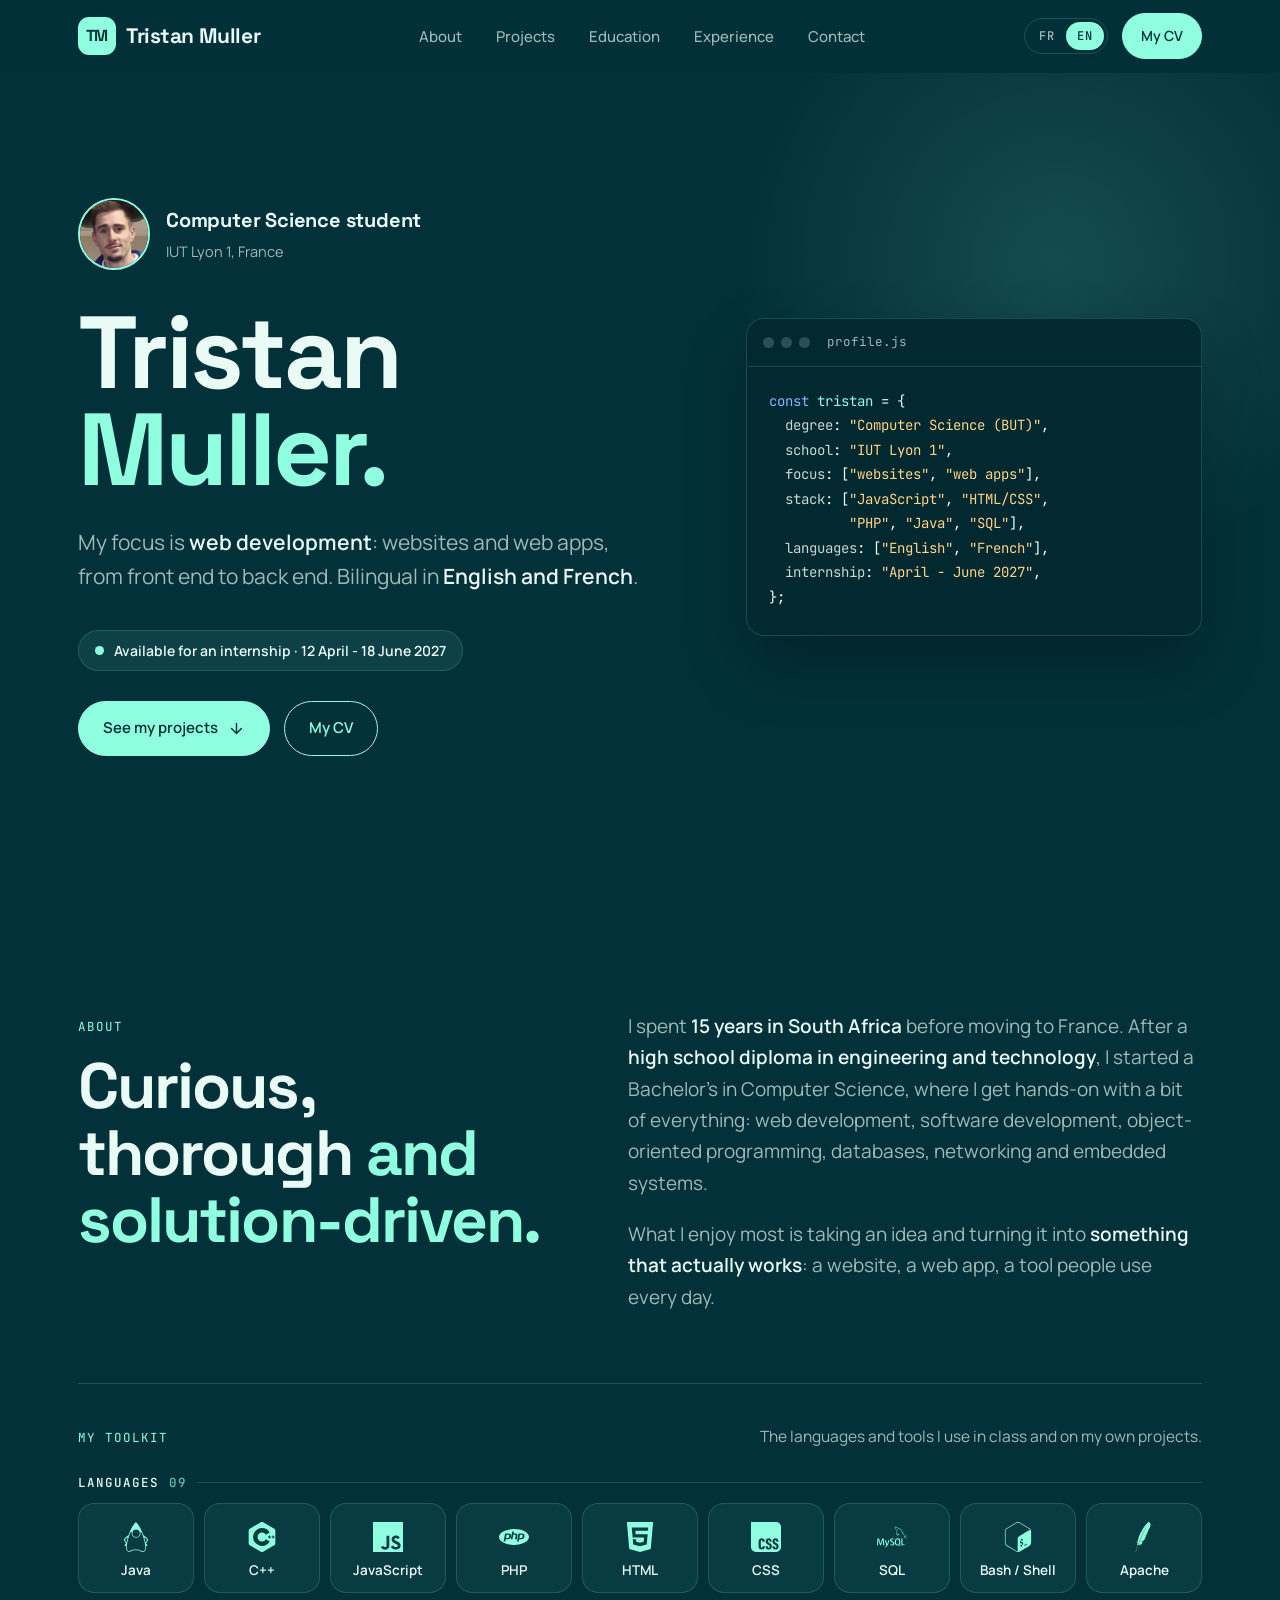
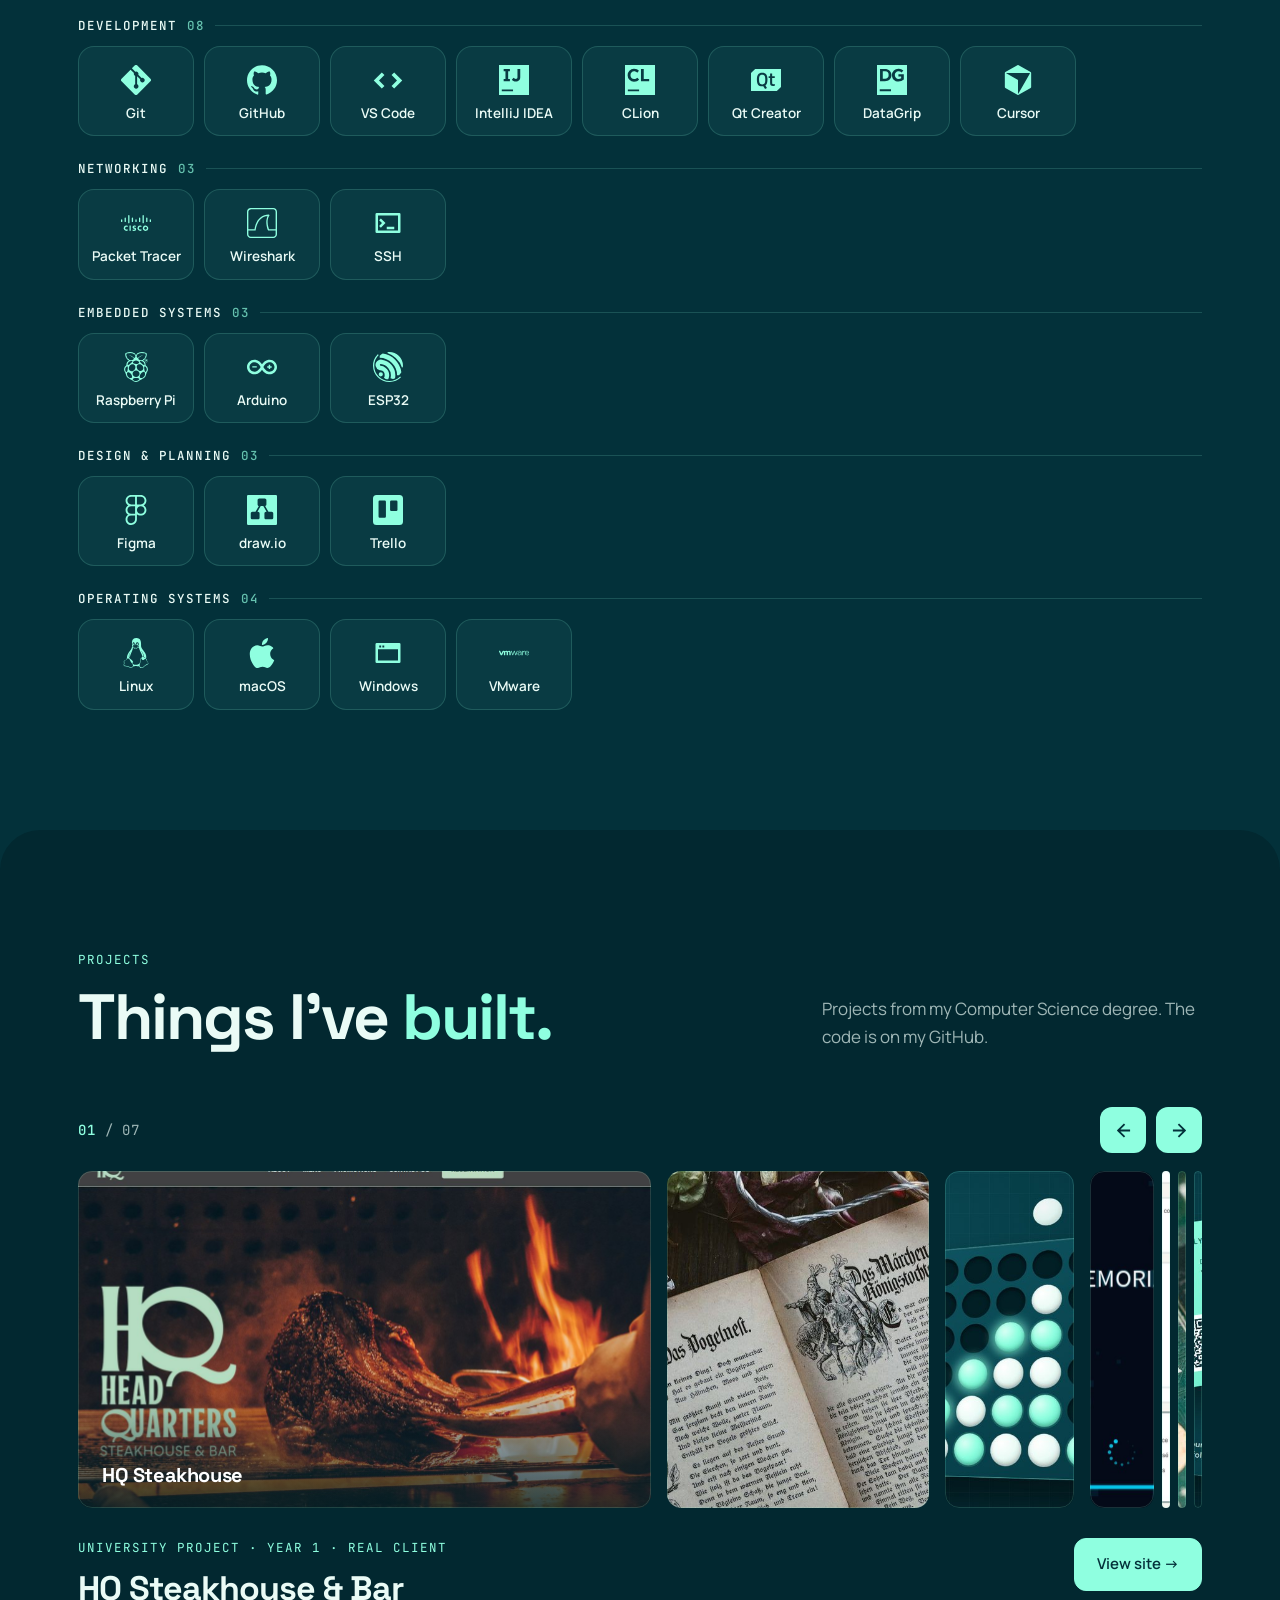
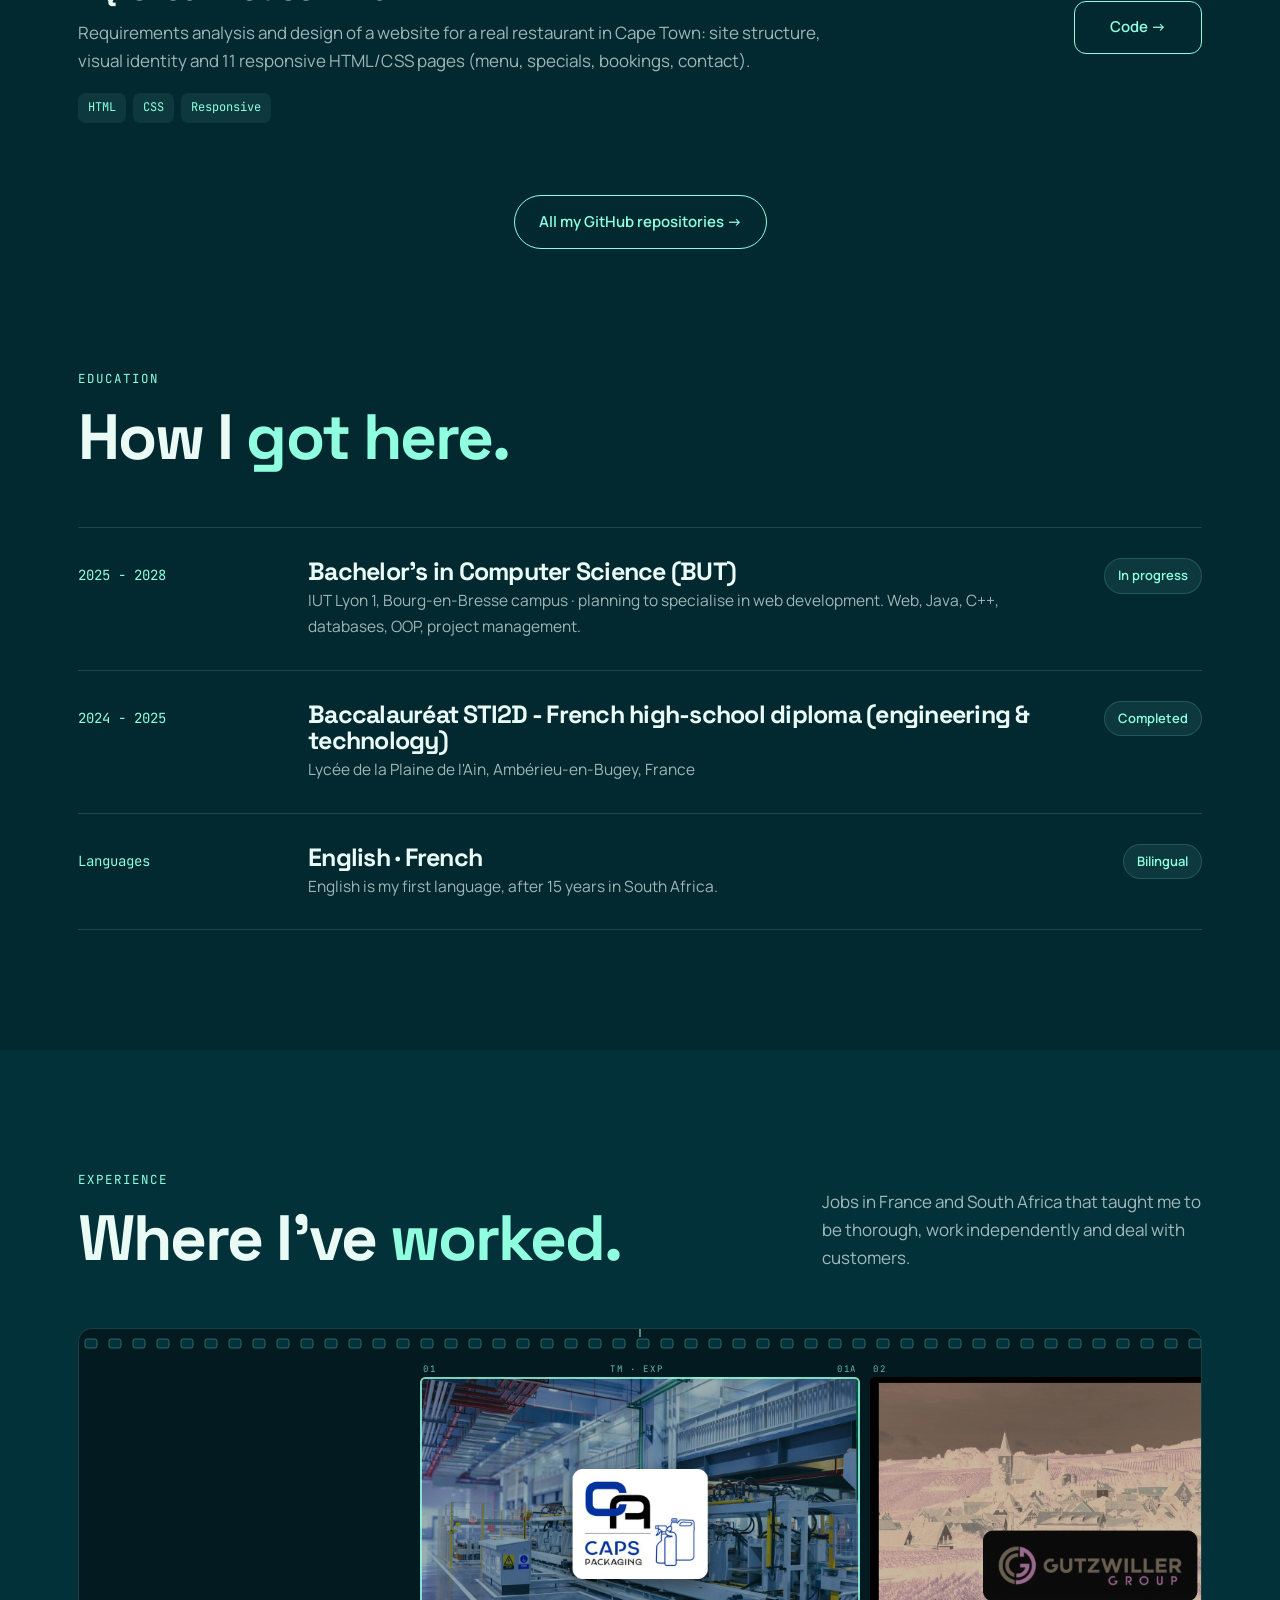
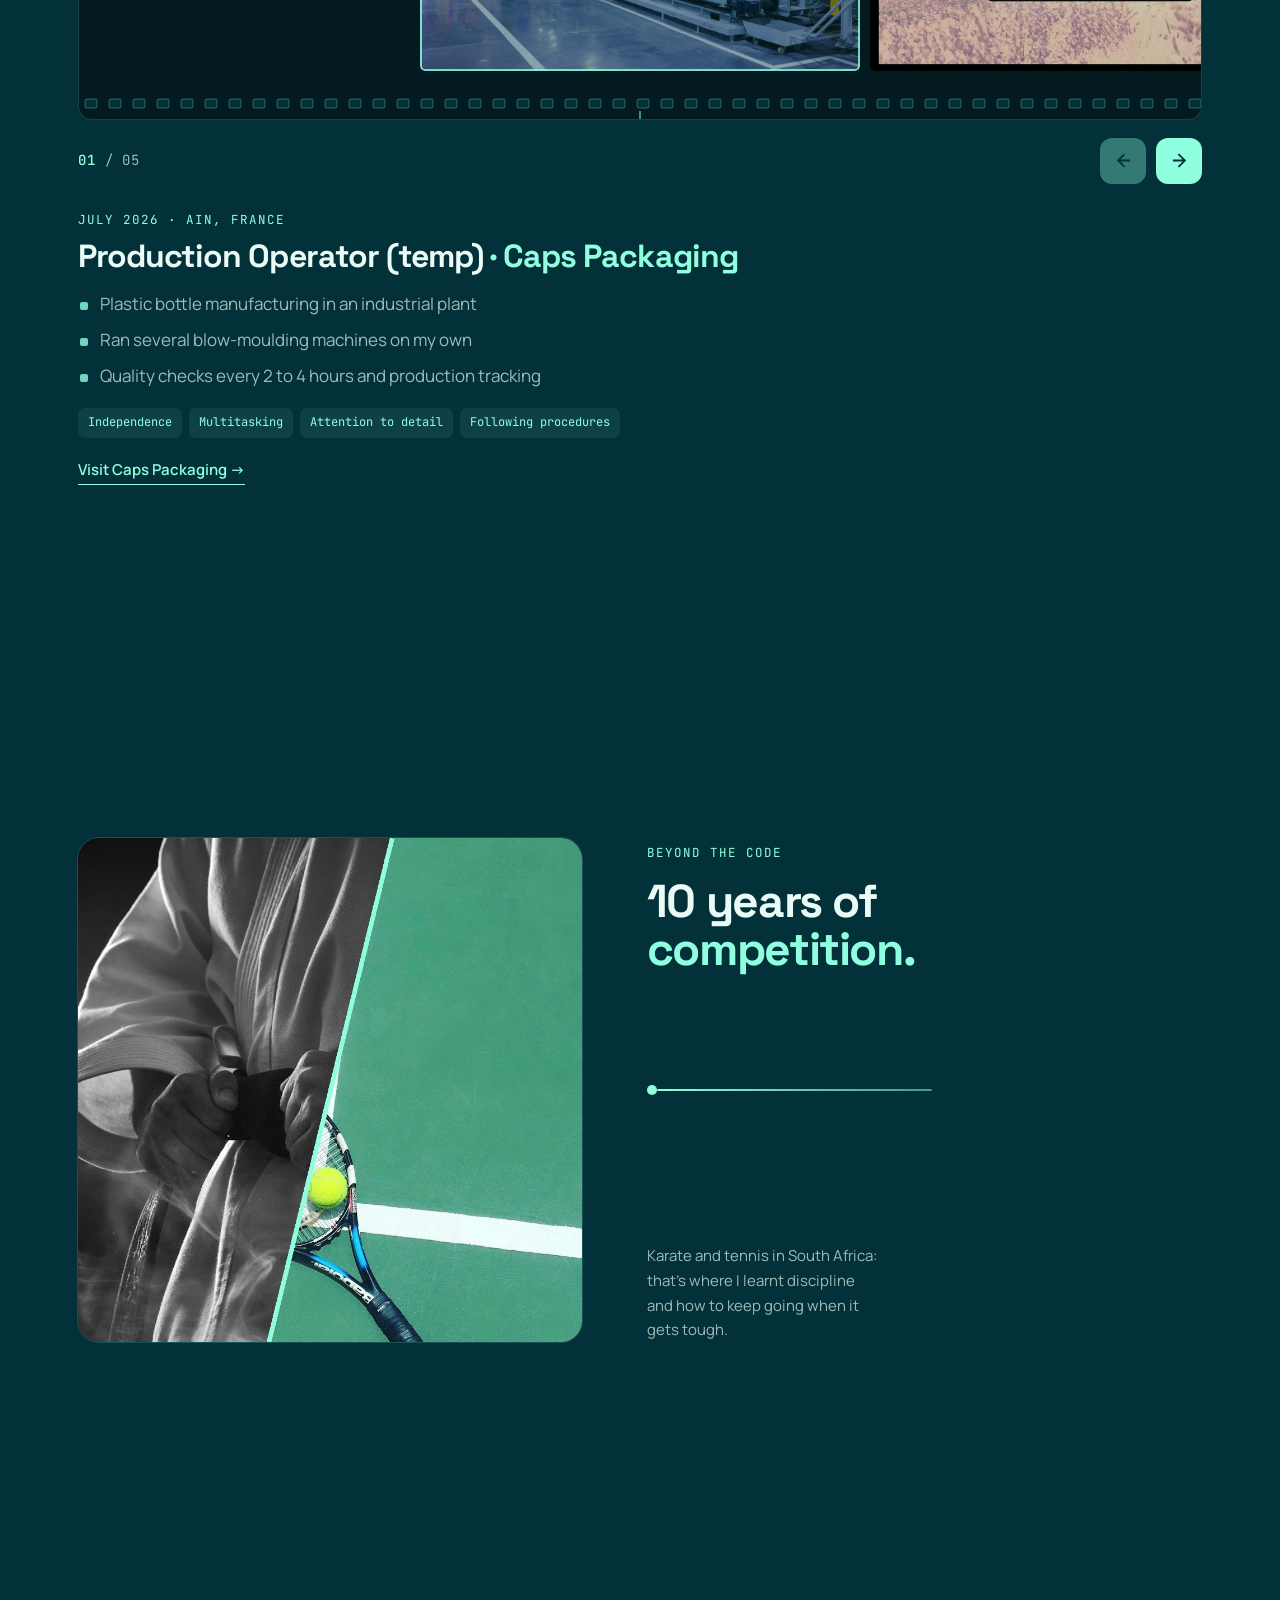
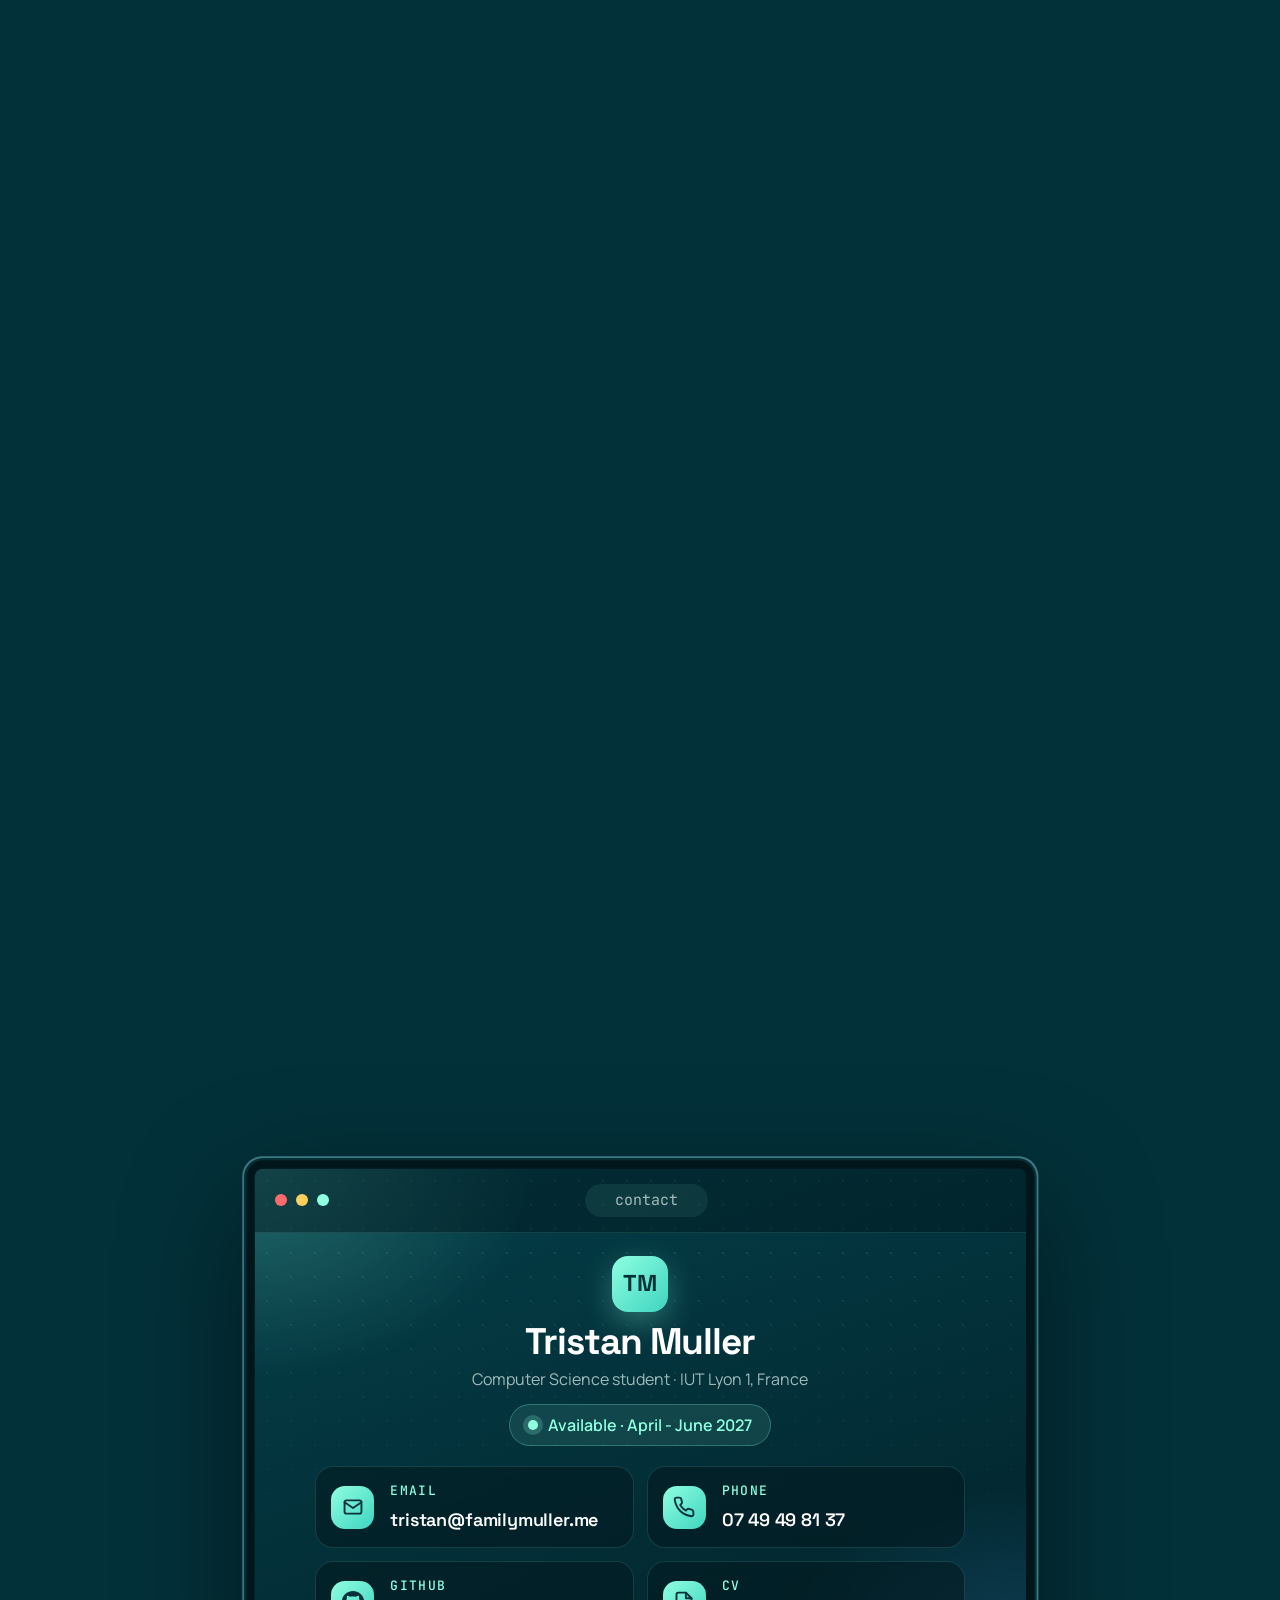
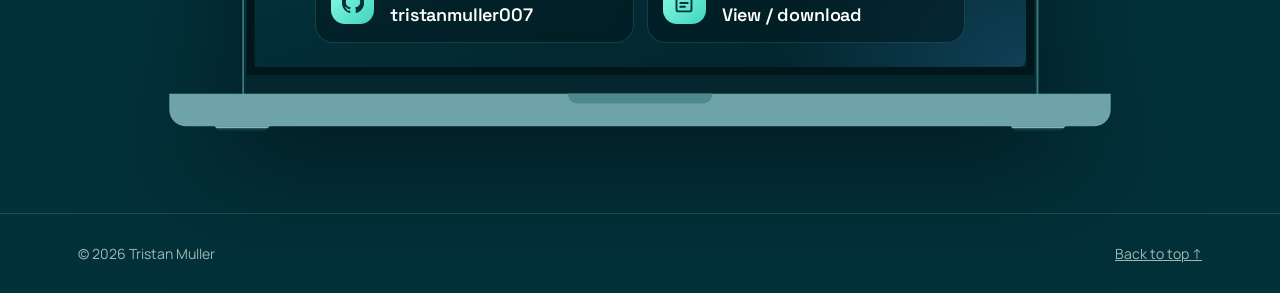
==== index.html @ a8f042c1 "Numéro de version sur les favicons (cache Safari)" ====
<!DOCTYPE html>
<html lang="fr">
<head>
  <meta charset="UTF-8">
  <meta name="viewport" content="width=device-width, initial-scale=1">
  <title>Tristan Muller - Étudiant en BUT Informatique</title>
  <meta name="description" content="Portfolio de Tristan Muller, étudiant en BUT Informatique à l'IUT Lyon 1. Projets, expériences et contact. Disponible pour un stage du 12 avril au 18 juin 2027.">
  <meta name="color-scheme" content="dark">

  <!-- Aperçu lors d'un partage de lien -->
  <meta property="og:title" content="Tristan Muller - Étudiant en BUT Informatique">
  <meta property="og:description" content="Étudiant en BUT Informatique, bilingue anglais-français. Disponible pour un stage d'avril à juin 2027.">
  <meta property="og:image" content="https://tristanmuller007.github.io/Portfolio/assets/img/avatar.jpg">

  <!-- Icône d'onglet (PNG + ICO : formats les mieux gérés par Safari) -->
  <link rel="icon" type="image/png" sizes="32x32" href="https://tristanmuller007.github.io/Portfolio/assets/icons/favicon-32.png?v=2">
  <link rel="shortcut icon" href="https://tristanmuller007.github.io/Portfolio/assets/icons/favicon.ico?v=2">
  <link rel="apple-touch-icon" sizes="180x180" href="https://tristanmuller007.github.io/Portfolio/assets/icons/apple-touch-icon.png?v=2">

  <!-- Typographies : Space Grotesk (titres), Manrope (texte), JetBrains Mono (étiquettes) -->
  <link rel="preconnect" href="https://fonts.googleapis.com">
  <link rel="preconnect" href="https://fonts.gstatic.com" crossorigin>
  <link rel="stylesheet" href="https://fonts.googleapis.com/css2?family=Space+Grotesk:wght@500;600;700&family=Manrope:wght@400;500;600;700&family=JetBrains+Mono:wght@400;500&display=swap">

  <!-- ?v= : numéro de version à changer à chaque mise à jour,
       pour que les navigateurs (Safari surtout) rechargent le fichier -->
  <link rel="stylesheet" href="css/style.css?v=20260927b">
  <script src="js/main.js?v=20260927b" defer></script>
</head>

<body>

<!-- ============================================================
     NAVIGATION
     ============================================================ -->
<header class="nav" id="nav">
  <div class="wrap nav__inner">
    <a href="#top" class="logo" aria-label="Retour en haut de page" data-i18n-attr="aria-label:a11y.top"><span class="logo__mark">TM</span>Tristan Muller</a>

    <nav aria-label="Navigation principale" data-i18n-attr="aria-label:a11y.nav">
      <ul class="nav__menu" id="menu">
        <li><a href="#about" data-i18n="nav.about">À propos</a></li>
        <li><a href="#projets" data-i18n="nav.projects">Projets</a></li>
        <li><a href="#parcours" data-i18n="nav.education">Parcours</a></li>
        <li><a href="#experiences" data-i18n="nav.experience">Expériences</a></li>
        <li><a href="#contact" data-i18n="nav.contact">Contact</a></li>
      </ul>
    </nav>

    <div class="nav__actions">
      <!-- Choix de la langue (géré par js/i18n.js) -->
      <div class="lang-switch" role="group" aria-label="Langue / Language">
        <button type="button" data-lang="fr" aria-pressed="true">FR</button>
        <button type="button" data-lang="en" aria-pressed="false">EN</button>
      </div>

      <a class="btn btn--solid btn--sm nav__cv" href="https://tristanmuller007.github.io/CV-Tristan-Muller/" target="_blank" rel="noopener" data-i18n="nav.cv">Mon CV</a>

      <!-- Menu burger, visible uniquement sur mobile -->
      <button class="burger" id="burger" type="button" aria-label="Ouvrir le menu" data-i18n-attr="aria-label:a11y.menu" aria-controls="menu" aria-expanded="false">
        <svg viewBox="0 0 24 24" aria-hidden="true"><path d="M4 7h16M4 12h16M4 17h16"/></svg>
      </button>
    </div>
  </div>
</header>

<main id="top">

  <!-- ============================================================
       ACCUEIL
       ============================================================ -->
  <section class="hero">
    <div class="wrap hero__inner">
      <div>
        <div class="hero__id reveal">
          <img class="hero__avatar" src="assets/img/avatar.jpg" alt="Photo de Tristan Muller" data-i18n-attr="alt:a11y.photo" width="72" height="72">
          <div>
            <b data-i18n="hero.role">Étudiant en BUT Informatique</b>
            <span data-i18n="hero.school">IUT Lyon 1</span>
          </div>
        </div>

        <h1 class="hero__title reveal">Tristan <span class="accent">Muller.</span></h1>

        <p class="hero__lead reveal" data-i18n="hero.lead">
          Je me spécialise dans le <strong>développement web</strong> : sites et applications web,
          du front-end au back-end. Bilingue <strong>anglais-français</strong>.
        </p>

        <p class="status reveal" data-i18n="hero.status"><i></i>Disponible pour un stage · 12 avril - 18 juin 2027</p>

        <div class="hero__cta reveal">
          <a class="btn btn--solid" href="#projets">
            <span data-i18n="hero.cta">Voir mes projets</span>
            <svg viewBox="0 0 24 24" aria-hidden="true"><path d="M12 5v14M5 12l7 7 7-7"/></svg>
          </a>
          <a class="btn btn--ghost" href="https://tristanmuller007.github.io/CV-Tristan-Muller/" target="_blank" rel="noopener" data-i18n="nav.cv">Mon CV</a>
        </div>
      </div>

      <!-- Carte de code décorative -->
      <div class="code reveal" aria-hidden="true">
        <div class="code__bar"><i></i><i></i><i></i><span data-i18n="hero.file">profil.js</span></div>
<pre data-i18n="hero.code"><span class="kw">const</span> <span class="var">tristan</span> = {
  <span class="key">formation</span>: <span class="str">"BUT Informatique"</span>,
  <span class="key">ecole</span>: <span class="str">"IUT Lyon 1"</span>,
  <span class="key">focus</span>: [<span class="str">"sites web"</span>, <span class="str">"applications web"</span>],
  <span class="key">stack</span>: [<span class="str">"JavaScript"</span>, <span class="str">"HTML/CSS"</span>,
          <span class="str">"PHP"</span>, <span class="str">"Java"</span>, <span class="str">"SQL"</span>],
  <span class="key">langues</span>: [<span class="str">"anglais"</span>, <span class="str">"français"</span>],
  <span class="key">stage</span>: <span class="str">"avril - juin 2027"</span>,
};</pre>
      </div>
    </div>
  </section>


  <!-- ============================================================
       À PROPOS + BOÎTE À OUTILS
       ============================================================ -->
  <section class="about" id="about">
    <div class="wrap about__inner">
      <div class="reveal">
        <span class="label" data-i18n="nav.about">À propos</span>
        <h2 class="about__title" data-i18n="about.title">Curieux, rigoureux <em>et orienté solutions.</em></h2>
      </div>

      <div class="about__text reveal">
        <p data-i18n="about.p1">J'ai grandi <strong>15 ans en Afrique du Sud</strong> avant de venir en France. Après un <strong data-i18n="edu.bac">Bac STI2D</strong>, je suis entré en BUT Informatique, où je touche à tout : développement web, développement d'applications, programmation objet, bases de données, réseaux, systèmes embarqués.</p>
        <p data-i18n="about.p2">Ce qui me plaît, c'est de passer d'une idée à <strong>quelque chose qui marche vraiment</strong> : un site, une application web, un outil utile au quotidien.</p>
      </div>

      <!-- Chaque outil : --brand = couleur officielle affichée au survol ; icon--xxx = logo (défini dans css/style.css) -->
      <div class="toolbox reveal">
        <div class="toolbox__head">
          <span class="label" data-i18n="tools.label">Ma boîte à outils</span>
          <p data-i18n="tools.intro">Les langages et outils que j'utilise en cours et sur mes projets.</p>
        </div>

        <div class="tool-group">
          <h3 data-i18n="tools.languages">Langages <span>09</span></h3>
          <ul class="tool-grid">
            <li class="tool" style="--brand:#EAFBF6"><i class="icon icon--java"></i>Java</li>
            <li class="tool" style="--brand:#00599C"><i class="icon icon--cpp"></i>C++</li>
            <li class="tool" style="--brand:#F7DF1E"><i class="icon icon--javascript"></i>JavaScript</li>
            <li class="tool" style="--brand:#777BB4"><i class="icon icon--php"></i>PHP</li>
            <li class="tool" style="--brand:#E34F26"><i class="icon icon--html"></i>HTML</li>
            <li class="tool" style="--brand:#663399"><i class="icon icon--css"></i>CSS</li>
            <li class="tool" style="--brand:#4479A1"><i class="icon icon--sql"></i>SQL</li>
            <li class="tool" style="--brand:#4EAA25"><i class="icon icon--bash"></i>Bash / Shell</li>
            <li class="tool" style="--brand:#D22128"><i class="icon icon--apache"></i>Apache</li>
          </ul>
        </div>

        <div class="tool-group">
          <h3 data-i18n="tools.dev">Développement <span>08</span></h3>
          <ul class="tool-grid">
            <li class="tool" style="--brand:#F03C2E"><i class="icon icon--git"></i>Git</li>
            <li class="tool" style="--brand:#EAFBF6"><i class="icon icon--github"></i>GitHub</li>
            <li class="tool" style="--brand:#3FA9F5"><i class="icon icon--vscode"></i>VS Code</li>
            <li class="tool" style="--brand:#EAFBF6"><i class="icon icon--intellij"></i>IntelliJ IDEA</li>
            <li class="tool" style="--brand:#EAFBF6"><i class="icon icon--clion"></i>CLion</li>
            <li class="tool" style="--brand:#41CD52"><i class="icon icon--qt"></i>Qt Creator</li>
            <li class="tool" style="--brand:#EAFBF6"><i class="icon icon--datagrip"></i>DataGrip</li>
            <li class="tool" style="--brand:#EAFBF6"><i class="icon icon--cursor"></i>Cursor</li>
          </ul>
        </div>

        <div class="tool-group">
          <h3 data-i18n="tools.network">Réseau <span>03</span></h3>
          <ul class="tool-grid">
            <li class="tool" style="--brand:#1BA0D7"><i class="icon icon--cisco"></i>Packet Tracer</li>
            <li class="tool" style="--brand:#1679A7"><i class="icon icon--wireshark"></i>Wireshark</li>
            <li class="tool" style="--brand:#8FFFE0"><i class="icon icon--ssh"></i>SSH</li>
          </ul>
        </div>

        <div class="tool-group">
          <h3 data-i18n="tools.embedded">Systèmes embarqués <span>03</span></h3>
          <ul class="tool-grid">
            <li class="tool" style="--brand:#A22846"><i class="icon icon--raspberrypi"></i>Raspberry Pi</li>
            <li class="tool" style="--brand:#00878F"><i class="icon icon--arduino"></i>Arduino</li>
            <li class="tool" style="--brand:#E7352C"><i class="icon icon--esp32"></i>ESP32</li>
          </ul>
        </div>

        <div class="tool-group">
          <h3 data-i18n="tools.design">Conception &amp; organisation <span>03</span></h3>
          <ul class="tool-grid">
            <li class="tool" style="--brand:#F24E1E"><i class="icon icon--figma"></i>Figma</li>
            <li class="tool" style="--brand:#F08705"><i class="icon icon--drawio"></i>draw.io</li>
            <li class="tool" style="--brand:#0052CC"><i class="icon icon--trello"></i>Trello</li>
          </ul>
        </div>

        <div class="tool-group">
          <h3 data-i18n="tools.systems">Systèmes <span>04</span></h3>
          <ul class="tool-grid">
            <li class="tool" style="--brand:#FCC624"><i class="icon icon--linux"></i>Linux</li>
            <li class="tool" style="--brand:#EAFBF6"><i class="icon icon--macos"></i>macOS</li>
            <li class="tool" style="--brand:#3FA9F5"><i class="icon icon--windows"></i>Windows</li>
            <li class="tool" style="--brand:#607078"><i class="icon icon--vmware"></i>VMware</li>
          </ul>
        </div>
      </div>
    </div>
  </section>


  <!-- ============================================================
       PROJETS : carrousel "squeeze" (piloté par js/main.js)
       Les vignettes sont générées en JS à partir de la liste .carousel__data,
       les textes sont dans les .carousel__panel (un par projet, même ordre).
       ============================================================ -->
  <section class="projects" id="projets">
    <div class="wrap">
      <div class="section-head">
        <div class="reveal">
          <span class="label" data-i18n="nav.projects">Projets</span>
          <h2 data-i18n="projects.title">Ce que j'ai <em>construit.</em></h2>
        </div>
        <p class="reveal" data-i18n="projects.intro">Des projets réalisés pendant mon BUT Informatique. Le code est sur mon GitHub.</p>
      </div>

      <div class="carousel reveal" id="carousel" aria-roledescription="carrousel" aria-label="Mes projets" data-i18n-attr="aria-label:a11y.projects;aria-roledescription:a11y.carousel">
        <div class="carousel__top">
          <span class="counter"><b data-counter>01</b> / 07</span>
          <div class="arrows">
            <button class="arrow" type="button" data-prev aria-label="Projet précédent" data-i18n-attr="aria-label:a11y.prevProject">
              <svg viewBox="0 0 16 16" aria-hidden="true"><path d="M9.6 2.6 5.1 7.1h9.1v1.8H5.1l4.5 4.5-1.2 1.2-6-6L1.8 8l.6-.6 6-6 1.2 1.2Z"/></svg>
            </button>
            <button class="arrow" type="button" data-next aria-label="Projet suivant" data-i18n-attr="aria-label:a11y.nextProject">
              <svg viewBox="0 0 16 16" aria-hidden="true"><path d="M6.4 2.6l4.5 4.5H1.8v1.8h9.1l-4.5 4.5 1.2 1.2 6-6 .6-.6-.6-.6-6-6-1.2 1.2Z"/></svg>
            </button>
          </div>
        </div>

        <ul class="carousel__data" hidden>
          <li data-img="assets/img/hq.jpg"          data-name="HQ Steakhouse"></li>
          <li data-img="assets/img/livre.jpg"       data-name="Livre interactif en Qt" data-name-en="Interactive book in Qt"></li>
          <li data-img="assets/img/puissance4.jpg"  data-name="Puissance 4 sur ESP32" data-name-en="Connect Four on ESP32"></li>
          <li data-img="assets/img/memorizz.jpg"    data-name="Memorizz"></li>
          <li data-img="assets/img/vetclinic.jpg"   data-name="VetClinic"></li>
          <li data-img="assets/img/raspberry.jpg"   data-name="Raspberry Pi"></li>
          <li data-img="assets/img/cartes-jpo.jpg"  data-name="Cartes JPO" data-name-en="Open Day cards"></li>
        </ul>

        <div class="carousel__view">
          <div class="carousel__strip" role="tablist" aria-label="Projets" data-i18n-attr="aria-label:a11y.projectList"></div>
        </div>

        <div class="carousel__panels" aria-live="polite">

          <article class="carousel__panel is-active">
            <div class="carousel__text">
              <span class="label" data-i18n="p1.label">Projet BUT · 1re année · Client réel</span>
              <h3>HQ Steakhouse &amp; Bar</h3>
              <p data-i18n="p1.text">Analyse des besoins et conception du site d'un vrai restaurant du Cap : architecture, charte graphique, 11 pages HTML/CSS responsive (menu, promotions, réservation, contact).</p>
              <div class="tags"><span>HTML</span><span>CSS</span><span>Responsive</span></div>
            </div>
            <div class="carousel__actions">
              <a class="btn btn--solid btn--square" href="https://tristanmuller007.github.io/HQ-WEBSITE/Acceuil.html" target="_blank" rel="noopener" data-i18n="p1.site">Voir le site →</a>
              <a class="btn btn--ghost btn--square" href="https://github.com/tristanmuller007/HQ-WEBSITE" target="_blank" rel="noopener">Code →</a>
            </div>
          </article>

          <article class="carousel__panel">
            <div class="carousel__text">
              <span class="label" data-i18n="p2.label">Projet BUT · 1re année · Groupe de 3</span>
              <h3 data-i18n="p2.title">Éditeur de livre dont vous êtes le héros</h3>
              <p data-i18n="p2.text">Application de bureau pour écrire, jouer et exporter en site web un livre interactif : éditeur de texte riche, points de vie et inventaire, sauvegarde JSON, export HTML avec carte interactive.</p>
              <div class="tags"><span>C++</span><span>Qt 6</span><span>JSON</span><span>HTML/JS</span></div>
            </div>
            <div class="carousel__actions">
              <a class="btn btn--solid btn--square" href="https://github.com/tristanmuller007/Editeur-Livre-Heros-Qt" target="_blank" rel="noopener">Code →</a>
            </div>
          </article>

          <article class="carousel__panel">
            <div class="carousel__text">
              <span class="label" data-i18n="p3.label">Projet BUT · 1re année · Binôme</span>
              <h3 data-i18n="p3.title">Puissance 4 sur ESP32</h3>
              <p data-i18n="p3.text">Jeu embarqué sur cartes ESP32 et matrice de LED : 3 modes dont un duo en réseau sans fil entre deux cartes (ESP-NOW) et un bot. J'ai développé l'affichage et la partie réseau.</p>
              <div class="tags"><span>C++</span><span>ESP32</span><span>ESP-NOW</span><span>NeoPixel</span></div>
            </div>
            <div class="carousel__actions">
              <a class="btn btn--solid btn--square" href="https://github.com/tristanmuller007/Puissance4-ESP32" target="_blank" rel="noopener">Code →</a>
              <a class="btn btn--ghost btn--square" href="https://youtu.be/QPD8s98ix84" target="_blank" rel="noopener" data-i18n="p3.video">Vidéo →</a>
            </div>
          </article>

          <article class="carousel__panel">
            <div class="carousel__text">
              <span class="label" data-i18n="p4.label">Projet BUT · 1re année · Jeu</span>
              <h3>Memorizz</h3>
              <p data-i18n="p4.text">Jeu de memory éducatif (drapeaux, pays, hymnes...) : 3 difficultés, mode Enfer où les cartes se mélangent, classement sauvegardé, bilingue, mode sombre. Développé en programmation orientée objet.</p>
              <div class="tags"><span>Processing</span><span>Java</span><span data-i18n="p4.oop">POO</span></div>
            </div>
            <div class="carousel__actions">
              <a class="btn btn--solid btn--square" href="https://github.com/tristanmuller007/Memorizz" target="_blank" rel="noopener">Code →</a>
            </div>
          </article>

          <article class="carousel__panel">
            <div class="carousel__text">
              <span class="label" data-i18n="p5.label">Projet BUT · 1re année · Groupe de 4</span>
              <h3>VetClinic</h3>
              <p data-i18n="p5.text">Cahier des charges complet d'une application web de gestion de clinique vétérinaire : besoins, 8 modules, maquettes, dictionnaire de données, planning et devis. J'ai coordonné le groupe et rédigé le cahier des charges.</p>
              <div class="tags"><span data-i18n="p5.tag1">Cahier des charges</span><span data-i18n="p5.tag2">Maquettes</span><span data-i18n="p5.tag3">Gestion de projet</span></div>
            </div>
          </article>

          <article class="carousel__panel">
            <div class="carousel__text">
              <span class="label" data-i18n="p3.label">Projet BUT · 1re année · Binôme</span>
              <h3 data-i18n="p6.title">Serveur web sur Raspberry Pi</h3>
              <p data-i18n="p6.text">Mise en place d'un environnement de développement web : serveur Apache, PHP, base de données MariaDB, Git et script de sauvegarde en Bash.</p>
              <div class="tags"><span>Linux</span><span>Apache</span><span>PHP</span><span>MariaDB</span><span>Bash</span></div>
            </div>
          </article>

          <article class="carousel__panel">
            <div class="carousel__text">
              <span class="label" data-i18n="p7.label">Projet BUT · 1re année · Travail en équipe</span>
              <h3 data-i18n="p7.title">Cartes étudiantes pour les JPO</h3>
              <p data-i18n="p7.text">Pour valoriser l'IUT aux Journées Portes Ouvertes : des cartes étudiantes avec un QR code vers le site perso de chaque étudiant. Conception graphique en équipe et pipeline automatisé en Node.js (QR codes, cartes SVG).</p>
              <div class="tags"><span>Node.js</span><span>SVG</span><span>QR codes</span></div>
            </div>
            <div class="carousel__actions">
              <a class="btn btn--solid btn--square" href="https://github.com/tristanmuller007/Cartes-Etudiantes-JPO" target="_blank" rel="noopener">Code →</a>
            </div>
          </article>

        </div>
      </div>

      <div class="projects__more reveal">
        <a class="btn btn--ghost" href="https://github.com/tristanmuller007?tab=repositories" target="_blank" rel="noopener" data-i18n="projects.all">Tous mes dépôts GitHub →</a>
      </div>
    </div>
  </section>


  <!-- ============================================================
       PARCOURS
       ============================================================ -->
  <section class="path" id="parcours">
    <div class="wrap">
      <div class="section-head reveal">
        <div>
          <span class="label" data-i18n="nav.education">Parcours</span>
          <h2 data-i18n="edu.title">D'où je <em>viens.</em></h2>
        </div>
      </div>

      <div class="path__list">
        <div class="path__row reveal">
          <span class="path__when">2025 - 2028</span>
          <div>
            <h3 data-i18n="edu.but">BUT Informatique</h3>
            <p data-i18n="edu.but.text">IUT Lyon 1, site de Bourg-en-Bresse · spécialité visée : développement web. Web, Java, C++, bases de données, POO, gestion de projet.</p>
          </div>
          <span class="badge" data-i18n="edu.current">En cours</span>
        </div>
        <div class="path__row reveal">
          <span class="path__when">2024 - 2025</span>
          <div>
            <h3 data-i18n="edu.bac">Bac STI2D</h3>
            <p data-i18n="edu.bac.text">Lycée de la Plaine de l'Ain, Ambérieu-en-Bugey</p>
          </div>
          <span class="badge" data-i18n="edu.done">Obtenu</span>
        </div>
        <div class="path__row reveal">
          <span class="path__when" data-i18n="edu.lang">Langues</span>
          <div>
            <h3 data-i18n="edu.lang.title">Anglais · Français</h3>
            <p data-i18n="edu.lang.text">Anglais langue maternelle, 15 ans vécus en Afrique du Sud.</p>
          </div>
          <span class="badge" data-i18n="edu.bilingual">Bilingue</span>
        </div>
      </div>
    </div>
  </section>


  <!-- ============================================================
       EXPÉRIENCES : pellicule photo (piloté par js/main.js)
       L'image au centre est "développée" en couleur, les autres restent en négatif.
       Chaque .film__frame correspond au .film__panel de même position.
       ============================================================ -->
  <section class="experience" id="experiences">
    <div class="wrap">
      <div class="section-head">
        <div class="reveal">
          <span class="label" data-i18n="nav.experience">Expériences</span>
          <h2 data-i18n="exp.title">Là où j'ai <em>travaillé.</em></h2>
        </div>
        <p class="reveal" data-i18n="exp.intro">Des expériences en France et en Afrique du Sud, qui m'ont appris la rigueur, l'autonomie et le contact client.</p>
      </div>

      <div class="film reveal" id="film">
        <div class="film__strip">
          <div class="film__holes" aria-hidden="true"></div>
          <ul class="film__track" aria-label="Mes expériences" data-i18n-attr="aria-label:a11y.experience">
            <li class="film__frame">
              <div class="film__edge" aria-hidden="true"><span>01</span><span>TM · EXP</span><span>01A</span></div>
              <button class="film__photo" type="button" aria-label="Voir : Caps Packaging" data-i18n-attr="aria-label:a11y.see.caps">
                <img src="assets/img/exp-caps.jpg" alt="Logo Caps Packaging sur fond de ligne de production" data-i18n-attr="alt:a11y.img.caps" width="420" height="280" draggable="false">
              </button>
              <div class="film__edge" aria-hidden="true"></div>
            </li>
            <li class="film__frame">
              <div class="film__edge" aria-hidden="true"><span>02</span><span></span><span>02A</span></div>
              <button class="film__photo" type="button" aria-label="Voir : D. Gutzwiller Group" data-i18n-attr="aria-label:a11y.see.gutzwiller">
                <img src="assets/img/exp-gutzwiller.jpg" alt="Logo Gutzwiller Group sur fond de vignoble alsacien" data-i18n-attr="alt:a11y.img.gutzwiller" width="420" height="280" draggable="false">
              </button>
              <div class="film__edge" aria-hidden="true"></div>
            </li>
            <li class="film__frame">
              <div class="film__edge" aria-hidden="true"><span>03</span><span>TM · EXP</span><span>03A</span></div>
              <button class="film__photo" type="button" aria-label="Voir : Fromagerie Antony" data-i18n-attr="aria-label:a11y.see.antony">
                <img src="assets/img/exp-antony.jpg" alt="Logo de la Fromagerie Antony sur fond de fromages en affinage" data-i18n-attr="alt:a11y.img.antony" width="420" height="280" draggable="false">
              </button>
              <div class="film__edge" aria-hidden="true"></div>
            </li>
            <li class="film__frame">
              <div class="film__edge" aria-hidden="true"><span>04</span><span></span><span>04A</span></div>
              <button class="film__photo" type="button" aria-label="Voir : Sótano Seafood &amp; Sushi" data-i18n-attr="aria-label:a11y.see.sotano">
                <img src="assets/img/exp-sotano.jpg" alt="Logo du restaurant Sótano sur fond de préparation de sushis" data-i18n-attr="alt:a11y.img.sotano" width="420" height="280" draggable="false">
              </button>
              <div class="film__edge" aria-hidden="true"></div>
            </li>
            <li class="film__frame">
              <div class="film__edge" aria-hidden="true"><span>05</span><span>TM · EXP</span><span>05A</span></div>
              <button class="film__photo" type="button" aria-label="Voir : MTG Tennis" data-i18n-attr="aria-label:a11y.see.mtg">
                <img src="assets/img/exp-mtg.jpg" alt="Logo MTG Tennis sur fond de court de tennis" data-i18n-attr="alt:a11y.img.mtg" width="420" height="280" draggable="false">
              </button>
              <div class="film__edge" aria-hidden="true"></div>
            </li>
          </ul>
          <div class="film__holes" aria-hidden="true"></div>
          <span class="film__gate film__gate--top" aria-hidden="true"></span>
          <span class="film__gate film__gate--bottom" aria-hidden="true"></span>
        </div>

        <div class="film__bar">
          <span class="counter"><b data-counter>01</b> / 05</span>
          <div class="arrows">
            <button class="arrow" type="button" data-prev aria-label="Expérience précédente" data-i18n-attr="aria-label:a11y.prevExp">
              <svg viewBox="0 0 16 16" aria-hidden="true"><path d="M9.6 2.6 5.1 7.1h9.1v1.8H5.1l4.5 4.5-1.2 1.2-6-6L1.8 8l.6-.6 6-6 1.2 1.2Z"/></svg>
            </button>
            <button class="arrow" type="button" data-next aria-label="Expérience suivante" data-i18n-attr="aria-label:a11y.nextExp">
              <svg viewBox="0 0 16 16" aria-hidden="true"><path d="M6.4 2.6l4.5 4.5H1.8v1.8h9.1l-4.5 4.5 1.2 1.2 6-6 .6-.6-.6-.6-6-6-1.2 1.2Z"/></svg>
            </button>
          </div>
        </div>

        <div class="film__panels" aria-live="polite">

          <article class="film__panel is-active">
            <span class="label" data-i18n="e1.when">Juillet 2026 · Ain</span>
            <h3 data-i18n="e1.title">Opérateur de production (intérim) <em>· Caps Packaging</em></h3>
            <ul class="bullets">
              <li data-i18n="e1.l1">Fabrication de flacons plastique en milieu industriel</li>
              <li data-i18n="e1.l2">Conduite de plusieurs souffleuses en autonomie</li>
              <li data-i18n="e1.l3">Contrôle qualité toutes les 2 à 4 h et suivi de la production</li>
            </ul>
            <div class="tags"><span data-i18n="tag.autonomy">Autonomie</span><span data-i18n="tag.multitask">Multitâche</span><span data-i18n="tag.rigour">Rigueur</span><span data-i18n="tag.procedures">Respect des procédures</span></div>
            <a class="link" href="https://www.caps-packaging.com/" target="_blank" rel="noopener" data-i18n="e1.link">Voir le site de Caps Packaging →</a>
          </article>

          <article class="film__panel">
            <span class="label" data-i18n="e2.when">Été 2025 · Domaine du Grand Kohlberg, Alsace</span>
            <h3 data-i18n="e2.title">Ouvrier agricole polyvalent <em>· D. Gutzwiller Group</em></h3>
            <ul class="bullets">
              <li data-i18n="e2.l1">Entretien de plus de 60 hectares en autonomie</li>
              <li data-i18n="e2.l2">Conduite de tracteurs et maintenance préventive des machines</li>
            </ul>
            <div class="tags"><span data-i18n="tag.autonomy">Autonomie</span><span data-i18n="tag.organisation">Organisation</span><span data-i18n="tag.maintenance">Maintenance préventive</span></div>
            <a class="link" href="https://d-gutzwiller.com/" target="_blank" rel="noopener" data-i18n="e2.link">Voir le site de D. Gutzwiller Group →</a>
          </article>

          <article class="film__panel">
            <span class="label" data-i18n="e3.when">Été 2023 · Vieux-Ferrette, Alsace</span>
            <h3 data-i18n="e3.title">Opérateur en affinerie de fromages <em>· Fromagerie Antony</em></h3>
            <ul class="bullets">
              <li data-i18n="e3.l1">Contrôle qualité des produits selon des normes strictes</li>
              <li data-i18n="e3.l2">Préparation et expédition des commandes clients</li>
            </ul>
            <div class="tags"><span data-i18n="tag.quality">Contrôle qualité</span><span data-i18n="tag.standards">Respect des normes</span><span data-i18n="tag.logistics">Logistique</span></div>
            <a class="link" href="https://www.fromagerieantony.fr/" target="_blank" rel="noopener" data-i18n="e3.link">Voir le site de Fromagerie Antony →</a>
          </article>

          <article class="film__panel">
            <span class="label" data-i18n="e4.when">Étés 2020 et 2021 · Le Cap, Afrique du Sud</span>
            <h3 data-i18n="e4.title">Serveur <em>· Sótano Seafood &amp; Sushi</em></h3>
            <ul class="bullets">
              <li data-i18n="e4.l1">Accueil et service des clients</li>
              <li data-i18n="e4.l2">Gestion des commandes</li>
              <li data-i18n="e4.l3">Nettoyage et mise en place</li>
            </ul>
            <div class="tags"><span data-i18n="tag.service">Sens du service</span><span data-i18n="tag.stress">Gestion du stress</span><span data-i18n="tag.english">Anglais</span></div>
            <a class="link" href="https://www.sotano.co.za/" target="_blank" rel="noopener" data-i18n="e4.link">Voir le site de Sótano Seafood &amp; Sushi →</a>
          </article>

          <article class="film__panel">
            <span class="label" data-i18n="e5.when">2019 - 2021 · Le Cap, Afrique du Sud</span>
            <h3 data-i18n="e5.title">Coach de tennis <em>· MTG Tennis</em></h3>
            <ul class="bullets">
              <li data-i18n="e5.l1">Encadrement de 30 jeunes par saison, avec des explications adaptées</li>
              <li data-i18n="e5.l2">Organisation et animation des entraînements hebdomadaires</li>
            </ul>
            <div class="tags"><span data-i18n="tag.teaching">Pédagogie</span><span>Communication</span><span data-i18n="tag.group">Animation de groupe</span></div>
            <a class="link" href="https://mtgtennis.wixsite.com/mtgtennis" target="_blank" rel="noopener" data-i18n="e5.link">Voir le site de MTG Tennis →</a>
          </article>

        </div>
      </div>
    </div>
  </section>


  <!-- ============================================================
       SPORT : frise horizontale qui défile au scroll (piloté par js/main.js)
       Sur ordinateur, la section reste fixe et la frise glisse vers la gauche.
       Sur mobile, elle devient une frise verticale classique.
       --i = position de l'étape sur la frise
       ============================================================ -->
  <section class="sport" id="sport" aria-label="Parcours sportif" data-i18n-attr="aria-label:a11y.sport">
    <div class="sport__pin">
      <div class="sport__track">
        <div class="sport__img"><img src="assets/img/sport.jpg" alt="Karaté et tennis" data-i18n-attr="alt:a11y.img.sport" loading="lazy"></div>

        <div class="sport__rail">
          <div class="sport__head">
            <span class="label" data-i18n="sport.label">À côté du code</span>
            <h2 data-i18n="sport.title">10 ans de <em>compétition.</em></h2>
          </div>
          <p class="sport__intro" data-i18n="sport.intro">Karaté et tennis en Afrique du Sud : c'est là que j'ai appris la discipline et à ne rien lâcher.</p>

          <div class="sport__axis" aria-hidden="true"><span class="sport__start"></span><span class="sport__line"></span></div>

          <ol class="sport__list">
            <li class="step step--up" style="--i:0">
              <span class="step__stem" aria-hidden="true"></span><span class="step__dot" aria-hidden="true"></span>
              <div class="step__body"><span class="step__year">2011</span><span class="step__tag" data-i18n="sport.both">Tennis · Karaté</span><h3 data-i18n="s1.title">Premiers pas</h3><p data-i18n="s1.text">Débuts au tennis et au karaté, en Afrique du Sud.</p></div>
            </li>
            <li class="step step--down" style="--i:1">
              <span class="step__stem" aria-hidden="true"></span><span class="step__dot" aria-hidden="true"></span>
              <div class="step__body"><span class="step__year">2015</span><span class="step__tag" data-i18n="sport.karate">Karaté</span><h3 data-i18n="s.sa">Champion d'Afrique du Sud</h3><p data-i18n="s2.text">Premier titre national, catégorie -11 ans.</p></div>
            </li>
            <li class="step step--up" style="--i:2">
              <span class="step__stem" aria-hidden="true"></span><span class="step__dot" aria-hidden="true"></span>
              <div class="step__body"><span class="step__year">2016</span><span class="step__tag">Tennis</span><h3 data-i18n="s.sa">Champion d'Afrique du Sud</h3><p data-i18n="s3.text">Titre national, catégorie -12 ans.</p></div>
            </li>
            <li class="step step--down" style="--i:3">
              <span class="step__stem" aria-hidden="true"></span><span class="step__dot" aria-hidden="true"></span>
              <div class="step__body"><span class="step__year">2016</span><span class="step__tag">Tennis</span><h3 data-i18n="s.africa">Champion d'Afrique</h3><p data-i18n="s4.text">Titre continental, en Égypte.</p></div>
            </li>
            <li class="step step--up" style="--i:4">
              <span class="step__stem" aria-hidden="true"></span><span class="step__dot" aria-hidden="true"></span>
              <div class="step__body"><span class="step__year">2018</span><span class="step__tag" data-i18n="sport.karate">Karaté</span><h3 data-i18n="s.africa">Champion d'Afrique</h3><p data-i18n="s5.text">Titre continental, catégorie -18 ans.</p></div>
            </li>
            <li class="step step--down" style="--i:5">
              <span class="step__stem" aria-hidden="true"></span><span class="step__dot" aria-hidden="true"></span>
              <div class="step__body"><span class="step__year">2019</span><span class="step__tag" data-i18n="sport.karate">Karaté</span><h3 data-i18n="s6.title">Championnats du monde</h3><p data-i18n="s6.text">Participation aux championnats du monde, en Suède.</p></div>
            </li>
            <li class="step step--up" style="--i:6">
              <span class="step__stem" aria-hidden="true"></span><span class="step__dot" aria-hidden="true"></span>
              <div class="step__body"><span class="step__year">2020</span><span class="step__tag" data-i18n="sport.karate">Karaté</span><h3 data-i18n="s7.title">Sélection mondiale</h3><p data-i18n="s7.text">Sélectionné pour les championnats du monde en Afrique du Sud.</p></div>
            </li>
            <li class="step step--down" style="--i:7">
              <span class="step__stem" aria-hidden="true"></span><span class="step__dot" aria-hidden="true"></span>
              <div class="step__body"><span class="step__year">2025</span><span class="step__tag">Handball</span><h3 data-i18n="s8.title">En compétition</h3><p data-i18n="s8.text">Handball en club à Ambérieu-en-Bugey, niveau régional.</p></div>
            </li>
          </ol>
        </div>
      </div>
    </div>
  </section>


  <!-- ============================================================
       CONTACT : carte de contact affichée dans un MacBook
       (sur mobile, le MacBook devient un téléphone, voir css/style.css)
       ============================================================ -->
  <section class="contact" id="contact">
    <div class="wrap contact__inner">
      <h2 class="contact__title reveal"><em>Contact.</em></h2>

      <div class="device reveal">
        <img class="device__frame" src="assets/img/macbook.svg" alt="" aria-hidden="true">

        <div class="device__screen">
          <div class="screen__bar" aria-hidden="true"><i></i><i></i><i></i><span>contact</span></div>

          <div class="screen">
            <div class="screen__id pop" style="--delay:0">
              <div class="screen__avatar" aria-hidden="true">TM</div>
              <div>
                <b>Tristan Muller</b>
                <span data-i18n="contact.role">Étudiant en BUT Informatique · IUT Lyon 1</span>
              </div>
              <p class="screen__status" data-i18n="contact.status"><i></i>Disponible · avril - juin 2027</p>
            </div>

            <div class="screen__grid">
              <a class="tile pop" style="--delay:1" href="mailto:tristan@familymuller.me">
                <i class="tile__icon icon--mail"></i>
                <span class="tile__text"><small>Email</small>tristan@familymuller.me</span>
              </a>
              <a class="tile pop" style="--delay:2" href="tel:+33749498137">
                <i class="tile__icon icon--phone"></i>
                <span class="tile__text"><small data-i18n="contact.phone">Téléphone</small>07 49 49 81 37</span>
              </a>
              <a class="tile pop" style="--delay:3" href="https://github.com/tristanmuller007" target="_blank" rel="noopener">
                <i class="tile__icon icon--github"></i>
                <span class="tile__text"><small>GitHub</small>tristanmuller007</span>
              </a>
              <a class="tile pop" style="--delay:4" href="https://tristanmuller007.github.io/CV-Tristan-Muller/" target="_blank" rel="noopener">
                <i class="tile__icon icon--file"></i>
                <span class="tile__text"><small>CV</small><span data-i18n="contact.cv">Voir / télécharger</span></span>
              </a>
            </div>
          </div>
        </div>
      </div>
    </div>

    <footer class="footer">
      <div class="wrap footer__inner">
        <span>© 2026 Tristan Muller</span>
        <a href="#top" data-i18n="footer.top">Retour en haut ↑</a>
      </div>
    </footer>
  </section>

</main>

<!-- Traduction : chargée en fin de page (sans defer) pour passer en anglais
     avant le premier affichage, et avant js/main.js -->
<script src="js/i18n.js?v=20260927b"></script>
</body>
</html>
---- css/style.css ----
/* =====================================================================
   Portfolio - Tristan Muller
   Feuille de style unique, organisée par section (dans l'ordre de la page).

   Sommaire
   1.  Variables (couleurs, typographies, dimensions)
   2.  Base (reset, typographie, conteneur)
   3.  Composants réutilisables (étiquettes, boutons, tags, flèches...)
   4.  Navigation
   5.  Accueil
   6.  À propos + boîte à outils
   7.  Projets (carrousel)
   8.  Parcours
   9.  Expériences (pellicule photo)
   10. Sport (frise horizontale)
   11. Contact (MacBook / téléphone)
   12. Pied de page
   13. Animations d'apparition
   ===================================================================== */


/* =====================================================================
   1. VARIABLES
   ===================================================================== */
:root {
  /* Couleurs : bleu pétrole + menthe */
  --bg:        #03313A;
  --bg-2:      #022830;
  --bg-deep:   #021a20;
  --surface:   rgba(143, 255, 224, .05);
  --text:      #EAFBF6;
  --muted:     rgba(234, 251, 246, .68);
  --mint:      #8FFFE0;
  --mint-soft: rgba(143, 255, 224, .08);
  --on-mint:   #03313A;
  --line:      rgba(143, 255, 224, .16);

  /* Typographies */
  --font-display: 'Space Grotesk', system-ui, sans-serif;
  --font-body:    'Manrope', system-ui, sans-serif;
  --font-mono:    'JetBrains Mono', ui-monospace, monospace;

  /* Dimensions */
  --wrap:   1180px;
  --nav-h:  72px;
  --radius: 22px;

  /* Courbe d'animation commune ("ease out" prononcé) */
  --ease-out: cubic-bezier(.16, 1, .3, 1);
}


/* =====================================================================
   2. BASE
   ===================================================================== */
*,
*::before,
*::after { box-sizing: border-box; margin: 0; padding: 0; }

html {
  scroll-behavior: smooth;
  scroll-padding-top: calc(var(--nav-h) + 12px); /* les ancres ne passent pas sous la nav */
}

body {
  background: var(--bg);
  color: var(--text);
  font-family: var(--font-body);
  font-size: 17px;
  line-height: 1.65;
  -webkit-font-smoothing: antialiased;
}

img { display: block; max-width: 100%; }
a   { color: inherit; }
ul, ol { list-style: none; }
::selection { background: var(--mint); color: var(--on-mint); }

h1, h2, h3 {
  font-family: var(--font-display);
  font-weight: 700;
  line-height: 1.05;
  letter-spacing: -.03em;
}
h2 { font-size: clamp(38px, 5.4vw, 64px); }
h1 em, h2 em, h3 em { font-style: normal; color: var(--mint); }

section { padding: 120px 0; }

.wrap {
  max-width: var(--wrap);
  margin: 0 auto;
  padding: 0 28px;
}

/* En-tête de section : titre à gauche, courte phrase à droite */
.section-head {
  display: flex;
  justify-content: space-between;
  align-items: end;
  flex-wrap: wrap;
  gap: 24px;
  margin-bottom: 56px;
}
.section-head .label { display: block; margin-bottom: 14px; }
.section-head > p    { max-width: 380px; color: var(--muted); }

@media (max-width: 760px) {
  body    { font-size: 16px; }
  section { padding: 84px 0; }
  .wrap   { padding: 0 18px; }
}


/* =====================================================================
   3. COMPOSANTS RÉUTILISABLES
   ===================================================================== */

/* Petite étiquette en police mono (au-dessus des titres) */
.label {
  font-family: var(--font-mono);
  font-size: 12.5px;
  letter-spacing: .08em;
  text-transform: uppercase;
  color: var(--mint);
}

/* Boutons */
.btn {
  display: inline-flex;
  align-items: center;
  justify-content: center;
  gap: 10px;
  padding: 14px 24px;
  border: 1.5px solid var(--mint);
  border-radius: 999px;
  font-weight: 600;
  font-size: 15px;
  text-decoration: none;
  transition: transform .2s, background .2s, box-shadow .2s;
}
.btn:hover       { transform: translateY(-2px); }
.btn svg         { width: 17px; height: 17px; fill: none; stroke: currentColor; stroke-width: 2; stroke-linecap: round; stroke-linejoin: round; }
.btn--solid      { background: var(--mint); color: var(--on-mint); }
.btn--solid:hover{ box-shadow: 0 8px 28px rgba(143, 255, 224, .28); }
.btn--ghost      { background: transparent; color: var(--mint); }
.btn--ghost:hover{ background: rgba(143, 255, 224, .1); }
.btn--sm         { padding: 10px 18px; font-size: 14px; }
.btn--square     { border-radius: 12px; padding: 13px 22px; }

/* Lien souligné */
.link {
  display: inline-flex;
  gap: 8px;
  padding-bottom: 2px;
  border-bottom: 1.5px solid var(--mint);
  color: var(--mint);
  font-weight: 600;
  font-size: 15px;
  text-decoration: none;
  transition: gap .2s;
}
.link:hover { gap: 12px; }

/* Tags (technos, compétences) */
.tags { display: flex; flex-wrap: wrap; gap: 7px; }
.tags span {
  padding: 5px 10px;
  border-radius: 7px;
  background: var(--mint-soft);
  color: var(--mint);
  font-family: var(--font-mono);
  font-size: 12px;
}

/* Pastille "en cours", "obtenu"... */
.badge {
  padding: 6px 13px;
  border: 1px solid var(--line);
  border-radius: 999px;
  background: var(--mint-soft);
  color: var(--mint);
  font-size: 13px;
  font-weight: 600;
  white-space: nowrap;
}

/* Liste à puces carrées */
.bullets { display: grid; gap: 8px; color: var(--muted); }
.bullets li { position: relative; padding-left: 22px; }
.bullets li::before {
  content: "";
  position: absolute;
  left: 2px;
  top: .72em;
  width: 8px;
  height: 8px;
  border-radius: 2px;
  background: var(--mint);
  opacity: .8;
}

/* Compteur "01 / 07" et flèches (carrousel + pellicule) */
.counter   { font-family: var(--font-mono); font-size: 14px; letter-spacing: .06em; color: var(--muted); }
.counter b { font-weight: 500; color: var(--mint); }

.arrows { display: flex; gap: 10px; }
.arrow {
  display: grid;
  place-items: center;
  width: 46px;
  height: 46px;
  border: 0;
  border-radius: 12px;
  background: var(--mint);
  color: var(--on-mint);
  cursor: pointer;
  transition: opacity .2s, transform .2s;
}
.arrow svg            { width: 17px; height: 17px; fill: currentColor; }
.arrow:hover          { opacity: .85; transform: translateY(-2px); }
.arrow:disabled       { opacity: .35; cursor: default; transform: none; }
.arrow:focus-visible  { outline: 2px solid var(--mint); outline-offset: 3px; }

/* Icône monochrome : le fichier SVG sert de masque, la couleur vient de "background".
   Avantage : un seul fichier par logo, et on peut changer sa couleur en CSS. */
.icon {
  display: block;
  background: currentColor;
  -webkit-mask: var(--icon) center / contain no-repeat;
          mask: var(--icon) center / contain no-repeat;
}

/* Liste des logos (fichiers dans assets/icons/) */
.icon--apache      { --icon: url(../assets/icons/apache.svg); }
.icon--arduino     { --icon: url(../assets/icons/arduino.svg); }
.icon--bash        { --icon: url(../assets/icons/bash.svg); }
.icon--cisco       { --icon: url(../assets/icons/cisco.svg); }
.icon--clion       { --icon: url(../assets/icons/clion.svg); }
.icon--cpp         { --icon: url(../assets/icons/cpp.svg); }
.icon--css         { --icon: url(../assets/icons/css.svg); }
.icon--cursor      { --icon: url(../assets/icons/cursor.svg); }
.icon--datagrip    { --icon: url(../assets/icons/datagrip.svg); }
.icon--drawio      { --icon: url(../assets/icons/drawio.svg); }
.icon--esp32       { --icon: url(../assets/icons/esp32.svg); }
.icon--figma       { --icon: url(../assets/icons/figma.svg); }
.icon--file        { --icon: url(../assets/icons/file.svg); }
.icon--git         { --icon: url(../assets/icons/git.svg); }
.icon--github      { --icon: url(../assets/icons/github.svg); }
.icon--html        { --icon: url(../assets/icons/html.svg); }
.icon--intellij    { --icon: url(../assets/icons/intellij.svg); }
.icon--java        { --icon: url(../assets/icons/java.svg); }
.icon--javascript  { --icon: url(../assets/icons/javascript.svg); }
.icon--linux       { --icon: url(../assets/icons/linux.svg); }
.icon--macos       { --icon: url(../assets/icons/macos.svg); }
.icon--mail        { --icon: url(../assets/icons/mail.svg); }
.icon--phone       { --icon: url(../assets/icons/phone.svg); }
.icon--php         { --icon: url(../assets/icons/php.svg); }
.icon--qt          { --icon: url(../assets/icons/qt.svg); }
.icon--raspberrypi { --icon: url(../assets/icons/raspberrypi.svg); }
.icon--sql         { --icon: url(../assets/icons/sql.svg); }
.icon--ssh         { --icon: url(../assets/icons/ssh.svg); }
.icon--trello      { --icon: url(../assets/icons/trello.svg); }
.icon--vmware      { --icon: url(../assets/icons/vmware.svg); }
.icon--vscode      { --icon: url(../assets/icons/vscode.svg); }
.icon--windows     { --icon: url(../assets/icons/windows.svg); }
.icon--wireshark   { --icon: url(../assets/icons/wireshark.svg); }

/* Pastille "Disponible" avec point qui pulse */
.status {
  display: inline-flex;
  align-items: center;
  gap: 10px;
  padding: 8px 16px;
  border: 1px solid var(--line);
  border-radius: 999px;
  background: var(--mint-soft);
  font-size: 14px;
  font-weight: 600;
}
.status i {
  width: 9px;
  height: 9px;
  border-radius: 50%;
  background: var(--mint);
  animation: pulse 2s infinite;
}
@keyframes pulse {
  0%   { box-shadow: 0 0 0 0 rgba(143, 255, 224, .5); }
  70%  { box-shadow: 0 0 0 9px rgba(143, 255, 224, 0); }
  100% { box-shadow: 0 0 0 0 rgba(143, 255, 224, 0); }
}


/* =====================================================================
   4. NAVIGATION
   ===================================================================== */
.nav {
  position: sticky;
  top: 0;
  z-index: 50;
  border-bottom: 1px solid transparent;
  background: rgba(3, 49, 58, .82);
  -webkit-backdrop-filter: blur(12px);
          backdrop-filter: blur(12px);
  transition: border-color .3s;
}
.nav.is-scrolled { border-color: var(--line); } /* ajouté en JS dès qu'on scrolle */

.nav__inner {
  display: flex;
  align-items: center;
  justify-content: space-between;
  height: var(--nav-h);
}

.logo {
  display: flex;
  align-items: center;
  gap: 10px;
  font-family: var(--font-display);
  font-size: 21px;
  font-weight: 700;
  letter-spacing: -.02em;
  text-decoration: none;
}
.logo__mark {
  display: grid;
  place-items: center;
  width: 38px;
  height: 38px;
  border-radius: 11px;
  background: var(--mint);
  color: var(--on-mint);
  font-size: 16px;
}

.nav__menu { display: flex; gap: 34px; }
.nav__menu a {
  position: relative;
  color: var(--muted);
  font-size: 15px;
  font-weight: 500;
  text-decoration: none;
  transition: color .2s;
}
.nav__menu a:hover { color: var(--text); }
.nav__menu a::after { /* soulignement animé au survol */
  content: "";
  position: absolute;
  left: 0;
  bottom: -4px;
  width: 0;
  height: 2px;
  background: var(--mint);
  transition: width .25s;
}
.nav__menu a:hover::after { width: 100%; }

.nav__actions { display: flex; align-items: center; gap: 14px; }

/* Sélecteur de langue FR / EN : pastille qui glisse sous la langue active */
.lang-switch {
  position: relative;
  display: flex;
  padding: 3px;
  border: 1px solid var(--line);
  border-radius: 999px;
}
.lang-switch::before {
  content: "";
  position: absolute;
  top: 3px;
  bottom: 3px;
  left: 3px;
  width: calc(50% - 3px);
  border-radius: 999px;
  background: var(--mint);
  transition: transform .3s cubic-bezier(.2, .8, .2, 1);
}
html[lang="en"] .lang-switch::before { transform: translateX(100%); }
.lang-switch button {
  position: relative; /* au-dessus de la pastille */
  width: 38px;
  padding: 6px 0;
  border: 0;
  background: none;
  color: var(--muted);
  font-family: var(--font-mono);
  font-size: 12px;
  font-weight: 500;
  letter-spacing: .06em;
  cursor: pointer;
  transition: color .2s;
}
.lang-switch button:hover { color: var(--text); }
.lang-switch button[aria-pressed="true"] { color: var(--on-mint); }

.burger {
  display: none;
  width: 42px;
  height: 42px;
  border: 0;
  background: none;
  color: var(--text);
  cursor: pointer;
}
.burger svg { width: 24px; height: 24px; fill: none; stroke: currentColor; stroke-width: 2; stroke-linecap: round; }

/* Mobile : menu déroulant sous la barre */
@media (max-width: 760px) {
  .burger   { display: grid; place-items: center; }
  .nav__cv  { display: none; }

  .nav__menu {
    position: fixed;
    top: var(--nav-h);
    left: 0;
    right: 0;
    display: none;
    flex-direction: column;
    gap: 0;
    padding: 8px 18px 18px;
    border-bottom: 1px solid var(--line);
    background: var(--bg);
  }
  .nav__menu.is-open { display: flex; }
  .nav__menu a {
    display: block;
    padding: 14px 0;
    border-bottom: 1px solid var(--line);
    font-size: 18px;
  }
  .nav__menu a::after { display: none; }
}


/* =====================================================================
   5. ACCUEIL
   ===================================================================== */
.hero {
  position: relative;
  display: flex;
  align-items: center;
  min-height: calc(100svh - var(--nav-h) - 10px); /* occupe tout le premier écran */
  padding: 50px 0 60px;
  overflow: hidden;
}
.hero::before { /* halo menthe en haut à droite */
  content: "";
  position: absolute;
  right: -10%;
  top: -20%;
  width: 700px;
  height: 700px;
  background: radial-gradient(circle, rgba(143, 255, 224, .13), transparent 65%);
  pointer-events: none;
}

.hero__inner {
  position: relative;
  display: grid;
  grid-template-columns: 1.2fr .9fr;
  align-items: center;
  gap: 60px;
  width: 100%;
}

.hero__id { display: flex; align-items: center; gap: 16px; margin-bottom: 34px; }
.hero__id b    { display: block; font-family: var(--font-display); font-size: 20px; letter-spacing: -.01em; }
.hero__id span { font-size: 14.5px; color: var(--muted); }
.hero__avatar {
  width: 72px;
  height: 72px;
  border: 2px solid var(--mint);
  border-radius: 50%;
  object-fit: cover;
}

.hero__title { margin-bottom: 26px; font-size: clamp(56px, 8vw, 112px); line-height: .95; }
.accent      { color: var(--mint); }

.hero__lead {
  max-width: 560px;
  margin-bottom: 36px;
  color: var(--muted);
  font-size: clamp(18px, 1.8vw, 21px);
}
.hero__lead strong { color: var(--text); font-weight: 600; }

.hero .status { margin-bottom: 30px; }
.hero__cta    { display: flex; flex-wrap: wrap; gap: 14px; }

/* Carte de code décorative */
.code {
  overflow: hidden;
  border: 1px solid var(--line);
  border-radius: 18px;
  background: var(--bg-2);
  box-shadow: 0 30px 60px rgba(0, 0, 0, .25);
}
.code__bar      { display: flex; align-items: center; gap: 7px; padding: 13px 16px; border-bottom: 1px solid var(--line); }
.code__bar i    { width: 11px; height: 11px; border-radius: 50%; background: rgba(234, 251, 246, .18); }
.code__bar span { margin-left: 10px; font-family: var(--font-mono); font-size: 12.5px; color: var(--muted); }
.code pre {
  padding: 22px 22px 26px;
  overflow-x: auto;
  font-family: var(--font-mono);
  font-size: 14px;
  line-height: 1.75;
}
/* Coloration syntaxique */
.code .kw  { color: #7fb6ff; }
.code .var { color: var(--mint); }
.code .key { color: #c9d6d3; }
.code .str { color: #ffd48a; }

@media (max-width: 980px) {
  .hero__inner { grid-template-columns: 1fr; gap: 50px; }
}
@media (max-width: 760px) {
  .hero { padding: 40px 0 70px; }
}


/* =====================================================================
   6. À PROPOS + BOÎTE À OUTILS
   ===================================================================== */
.about__inner {
  display: grid;
  grid-template-columns: .9fr 1.1fr;
  gap: 80px;
}
.about__title { margin-top: 14px; }
.about__text p        { margin-bottom: 20px; color: var(--muted); font-size: 19px; }
.about__text p strong { color: var(--text); font-weight: 600; }

/* Boîte à outils : une ligne par catégorie, sur toute la largeur */
.toolbox {
  grid-column: 1 / -1;
  display: grid;
  gap: 26px;
  margin-top: -30px;
  padding-top: 40px;
  border-top: 1px solid var(--line);
}
.toolbox__head {
  display: flex;
  justify-content: space-between;
  align-items: baseline;
  flex-wrap: wrap;
  gap: 20px;
}
.toolbox__head p { color: var(--muted); font-size: 15.5px; }

.tool-group h3 {
  display: flex;
  align-items: center;
  gap: 10px;
  margin-bottom: 14px;
  font-family: var(--font-mono);
  font-size: 12.5px;
  font-weight: 500;
  letter-spacing: .08em;
  text-transform: uppercase;
}
.tool-group h3 span   { color: var(--mint); opacity: .7; }
.tool-group h3::after { content: ""; flex: 1; height: 1px; background: var(--line); } /* trait jusqu'au bord */

.tool-grid {
  display: grid;
  grid-template-columns: repeat(9, 1fr);
  gap: 10px;
}

/* Tuile d'outil : logo menthe, qui prend la couleur officielle (--brand) au survol */
.tool {
  display: flex;
  flex-direction: column;
  align-items: center;
  gap: 10px;
  padding: 18px 8px 14px;
  border: 1px solid var(--line);
  border-radius: 16px;
  background: var(--surface);
  font-size: 13.5px;
  font-weight: 600;
  line-height: 1.2;
  text-align: center;
  transition: transform .25s, border-color .25s, background .25s;
}
.tool .icon {
  width: 30px;
  height: 30px;
  background: var(--mint);
  transition: background .25s, transform .25s;
}
.tool:hover       { transform: translateY(-3px); border-color: rgba(143, 255, 224, .45); background: var(--mint-soft); }
.tool:hover .icon { background: var(--brand); transform: scale(1.08); }

@media (max-width: 980px) {
  .about__inner { grid-template-columns: 1fr; gap: 50px; }
  .tool-grid    { grid-template-columns: repeat(6, 1fr); }
}
@media (max-width: 520px) {
  .tool-grid   { grid-template-columns: repeat(4, 1fr); gap: 8px; }
  .tool        { padding: 14px 6px 12px; font-size: 11px; }
  .tool .icon  { width: 26px; height: 26px; }
}


/* =====================================================================
   7. PROJETS : carrousel "squeeze"
   Le projet actif prend presque toute la largeur, les suivants se
   compriment vers la droite jusqu'à devenir de fines lamelles.
   Les largeurs sont calculées en JS (voir js/main.js > initCarousel).
   ===================================================================== */
.projects {
  border-radius: 40px 40px 0 0;
  background: var(--bg-2);
}

.carousel {
  --duration: 1000ms;                  /* durée du glissement */
  --height: 360px;                     /* hauteur de la bande (mise à jour en JS) */
  --image-width: 640px;                /* largeur fixe des images, pour qu'elles ne se déforment pas */
}

.carousel__top {
  display: flex;
  justify-content: space-between;
  align-items: center;
  margin-bottom: 18px;
}

.carousel__view  { width: 100%; height: var(--height); overflow: hidden; }
.carousel__strip {
  display: flex;
  width: max-content;
  height: 100%;
  transition: transform var(--duration) var(--ease-out);
}

/* Une vignette (créée en JS) */
.slide {
  position: relative;
  flex-shrink: 0;
  height: 100%;
  overflow: hidden;
  padding: 0;
  border: 0;
  border-radius: 14px;
  background: var(--bg-2);
  cursor: pointer;
  transition:
    width         var(--duration) var(--ease-out),
    margin-left   var(--duration) var(--ease-out),
    border-radius var(--duration) var(--ease-out);
}
.slide::after { /* fine bordure par-dessus l'image */
  content: "";
  position: absolute;
  inset: 0;
  border: 1px solid var(--line);
  border-radius: inherit;
  pointer-events: none;
}
.slide:focus-visible { outline: 2px solid var(--mint); outline-offset: 3px; }
.slide img {
  position: absolute;
  top: 0;
  left: 50%;
  width: var(--image-width);
  min-width: 100%;
  max-width: none;
  height: 100%;
  object-fit: cover;
  transform: translateX(-50%); /* l'image reste centrée quand la vignette rétrécit */
  pointer-events: none;
  user-select: none;
}
.slide__name {
  position: absolute;
  inset: auto 0 0 0;
  padding: 70px 24px 20px;
  background: linear-gradient(to top, rgba(2, 30, 36, .8), transparent);
  color: #fff;
  font-family: var(--font-display);
  font-size: 20px;
  font-weight: 700;
  letter-spacing: -.02em;
  text-align: left;
  white-space: nowrap;
  opacity: 0;
  transition: opacity var(--duration) var(--ease-out);
  pointer-events: none;
}
.slide.is-front .slide__name { opacity: 1; }

/* Pendant un "recalage" invisible, on coupe les transitions */
.carousel.is-instant .carousel__strip,
.carousel.is-instant .slide,
.carousel.is-instant .slide__name { transition: none; }

/* Textes sous la bande : tous empilés dans la même cellule, un seul visible */
.carousel__panels { display: grid; margin-top: 30px; }
.carousel__panel {
  grid-area: 1 / 1;
  display: flex;
  justify-content: space-between;
  align-items: flex-start;
  gap: 40px;
  opacity: 0;
  visibility: hidden;
  transition: opacity .6s var(--ease-out), visibility .6s;
}
.carousel__panel.is-active { opacity: 1; visibility: visible; }

.carousel__text        { max-width: 760px; }
.carousel__text .label { display: block; margin-bottom: 12px; }
.carousel__text h3     { margin-bottom: 12px; font-size: clamp(26px, 3vw, 34px); }
.carousel__text p      { margin-bottom: 18px; color: var(--muted); }
.carousel__actions     { display: flex; flex-direction: column; flex-shrink: 0; gap: 10px; }

.projects__more { margin-top: 44px; text-align: center; }

@media (max-width: 760px) {
  .projects          { border-radius: 28px 28px 0 0; }
  .slide             { border-radius: 10px; }
  .slide__name       { padding: 50px 16px 14px; font-size: 16px; }
  .carousel__panel   { flex-direction: column; gap: 20px; }
  .carousel__actions { flex-direction: row; flex-wrap: wrap; }
}
@media (prefers-reduced-motion: reduce) {
  .carousel { --duration: 0ms; }
}


/* =====================================================================
   8. PARCOURS
   ===================================================================== */
.path { padding-top: 0; background: var(--bg-2); }

.path__list { border-top: 1px solid var(--line); }
.path__row {
  display: grid;
  grid-template-columns: 200px 1fr auto;
  align-items: baseline;
  gap: 30px;
  padding: 30px 0;
  border-bottom: 1px solid var(--line);
}
.path__when  { font-family: var(--font-mono); font-size: 14px; color: var(--mint); }
.path__row h3{ margin-bottom: 4px; font-size: 25px; }
.path__row p { color: var(--muted); font-size: 15.5px; }

@media (max-width: 980px) {
  .path__row        { grid-template-columns: 1fr; gap: 8px; }
  .path__row .badge { justify-self: start; }
}


/* =====================================================================
   9. EXPÉRIENCES : pellicule photo
   La photo au centre est en couleur, les autres sont en "négatif"
   (filtre invert + sépia). Le défilement utilise le scroll-snap natif.
   ===================================================================== */
.film__strip {
  position: relative;
  overflow: hidden;
  border: 1px solid var(--line);
  border-radius: 14px;
  background: var(--bg-deep);
}

/* Perforations de la pellicule (motif SVG répété) */
.film__holes {
  height: 18px;
  margin: 6px 0;
  background: url("data:image/svg+xml,%3Csvg xmlns='http://www.w3.org/2000/svg' width='24' height='18'%3E%3Crect x='6' y='4' width='12' height='9' rx='2.2' fill='%2303313A' stroke='%238FFFE0' stroke-opacity='.3'/%3E%3C/svg%3E") repeat-x left center;
}

.film__track {
  --frame-w: clamp(240px, 36vw, 440px);
  display: flex;
  gap: 10px;
  padding: 2px calc(50% - var(--frame-w) / 2); /* permet de centrer la première et la dernière photo */
  overflow-x: auto;
  overscroll-behavior-x: contain;
  scroll-snap-type: x mandatory;
  scrollbar-width: none;
}
.film__track::-webkit-scrollbar { display: none; }

.film__frame { flex-shrink: 0; width: var(--frame-w); scroll-snap-align: center; }

/* Numéros imprimés sur le bord du film */
.film__edge {
  display: flex;
  justify-content: space-between;
  align-items: center;
  height: 16px;
  padding: 0 3px;
  color: var(--mint);
  font-family: var(--font-mono);
  font-size: 9px;
  letter-spacing: .18em;
  opacity: .7;
}

.film__photo {
  position: relative;
  display: block;
  width: 100%;
  aspect-ratio: 3 / 2;
  overflow: hidden;
  padding: 0;
  border: 0;
  border-radius: 5px;
  background: #000;
  cursor: pointer;
}
.film__photo:focus-visible { outline: 2px solid var(--mint); outline-offset: 3px; }
.film__photo img {
  width: 100%;
  height: 100%;
  object-fit: cover;
  opacity: .88;
  transform: scale(.96);
  /* effet négatif ; les 6 fonctions restent dans le même ordre pour que la transition soit fluide */
  filter: invert(1) sepia(.57) saturate(1.2) hue-rotate(-8deg) contrast(.9) brightness(.94);
  transition: filter .35s ease, transform .35s ease;
}
.film__photo:hover img { opacity: 1; }

/* Photo active : en couleur, avec un cadre menthe */
.film__frame.is-active .film__photo       { cursor: default; }
.film__frame.is-active .film__photo img   {
  opacity: 1;
  transform: scale(1);
  filter: invert(0) sepia(0) saturate(1) hue-rotate(0deg) contrast(1) brightness(1);
}
.film__frame.is-active .film__photo::after {
  content: "";
  position: absolute;
  inset: 0;
  border-radius: 5px;
  box-shadow: inset 0 0 0 2px var(--mint);
  opacity: .8;
}

/* Repères du centre (haut et bas) */
.film__gate          { position: absolute; left: 50%; width: 1px; height: 8px; background: var(--mint); transform: translateX(-50%); }
.film__gate--top     { top: 0; }
.film__gate--bottom  { bottom: 0; }

.film__bar {
  display: flex;
  justify-content: space-between;
  align-items: center;
  margin-top: 18px;
}

/* Détail de l'expérience : panneaux empilés, un seul visible */
.film__panels { display: grid; margin-top: 26px; }
.film__panel {
  grid-area: 1 / 1;
  opacity: 0;
  visibility: hidden;
  transition: opacity .5s ease, visibility .5s;
}
.film__panel.is-active { opacity: 1; visibility: visible; }
.film__panel .label    { display: block; margin-bottom: 10px; }
.film__panel h3        { margin-bottom: 16px; font-size: clamp(24px, 2.8vw, 32px); }
.film__panel .bullets  { margin-bottom: 18px; }
.film__panel .link     { margin-top: 20px; }

@media (prefers-reduced-motion: reduce) {
  .film__photo img { transition: none; }
}


/* =====================================================================
   10. SPORT : frise horizontale
   Ordinateur : la section est plus haute que l'écran (hauteur fixée en JS),
   son contenu reste collé (sticky) et glisse vers la gauche au scroll.
   Les étapes s'affichent quand elles passent la ligne des 72 % de l'écran.
   ===================================================================== */
.sport { position: relative; padding: 0; }

.sport__pin {
  position: sticky;
  top: 0;
  display: flex;
  align-items: center;
  height: 100vh;
  overflow: hidden;
}
.sport__track {
  display: flex;
  align-items: center;
  gap: 5vw;
  height: min(64vh, 640px);
  padding: 70px 6vw 0;
  will-change: transform;
}

.sport__img {
  flex-shrink: 0;
  height: 100%;
  aspect-ratio: 1;
  overflow: hidden;
  border: 1px solid var(--line);
  border-radius: 22px;
}
.sport__img img { width: 100%; height: 100%; object-fit: cover; }

/* Rail : titre + axe + 8 étapes espacées de 15vw */
.sport__rail {
  position: relative;
  flex-shrink: 0;
  width: calc(22vw + 7 * 15vw + 24vw);
  height: 100%;
}
.sport__head    { position: absolute; top: 0; left: 0; width: 19vw; }
.sport__head h2 { margin-top: 12px; font-size: clamp(34px, 3.6vw, 58px); }
.sport__intro   { position: absolute; bottom: 0; left: 0; width: 18vw; color: var(--muted); font-size: 15px; }

.sport__axis {
  position: absolute;
  left: 0;
  right: 0;
  top: 50%;
  display: flex;
  align-items: center;
  height: 10px;
  transform: translateY(-50%);
}
.sport__start { flex-shrink: 0; width: 10px; height: 10px; border-radius: 50%; background: var(--mint); }
.sport__line  { /* sa largeur grandit au scroll (JS) */
  width: 0;
  height: 2px;
  border-radius: 2px;
  background: linear-gradient(90deg, var(--mint), rgba(143, 255, 224, .5));
}

/* Une étape : alternativement au-dessus (--up) ou en dessous (--down) de l'axe */
.step {
  position: absolute;
  left: calc(22vw + var(--i) * 15vw);
  width: 22vw;
  height: 50%;
}
.step--up   { top: 0; }
.step--down { top: 50%; }

.step__dot {
  position: absolute;
  left: 0;
  width: 14px;
  height: 14px;
  border-radius: 50%;
  background: var(--mint);
  box-shadow: 0 0 0 6px rgba(143, 255, 224, .15);
  transform: translate(-50%, -50%) scale(0);
  transition: transform .5s cubic-bezier(.34, 1.56, .64, 1); /* léger rebond */
}
.step--up   .step__dot { top: 100%; }
.step--down .step__dot { top: 0; }

.step__stem {
  position: absolute;
  left: 0;
  width: 1.5px;
  background: var(--mint);
  opacity: .7;
  transform: scaleY(0);
  transition: transform .6s var(--ease-out);
}
.step--up   .step__stem { top: 14px; bottom: 0; transform-origin: bottom; }
.step--down .step__stem { top: 0; bottom: 14px; transform-origin: top; }

.step__body {
  position: absolute;
  left: 0;
  padding-left: 1.6vw;
  opacity: 0;
  transform: translateY(24px);
  transition: opacity .6s ease .15s, transform .7s var(--ease-out) .15s;
}
.step--up   .step__body { top: 0; }
.step--down .step__body { bottom: 0; }

/* Étape révélée (classe ajoutée en JS) */
.step.is-visible .step__dot  { transform: translate(-50%, -50%) scale(1); }
.step.is-visible .step__stem { transform: scaleY(1); }
.step.is-visible .step__body { opacity: 1; transform: none; }

.step__year {
  display: block;
  color: var(--mint);
  font-family: var(--font-display);
  font-size: clamp(28px, 2.6vw, 44px);
  font-weight: 700;
  line-height: 1;
  letter-spacing: -.03em;
}
.step__tag {
  display: inline-block;
  margin: 10px 0 8px;
  padding: 4px 9px;
  border-radius: 6px;
  background: var(--mint-soft);
  color: var(--mint);
  font-family: var(--font-mono);
  font-size: 11.5px;
  letter-spacing: .08em;
  text-transform: uppercase;
}
.step__body h3 { margin-bottom: 6px; font-size: clamp(18px, 1.45vw, 24px); }
.step__body p  { max-width: 19vw; color: var(--muted); font-size: 15px; line-height: 1.5; }

/* Mobile (et animations réduites) : frise verticale, la ligne se remplit au scroll */
@media (max-width: 860px), (prefers-reduced-motion: reduce) {
  .sport       { padding: 84px 0; }
  .sport__pin  { position: static; display: block; height: auto; overflow: visible; }
  .sport__track {
    flex-direction: column;
    align-items: stretch;
    gap: 34px;
    height: auto;
    padding: 0 20px;
    transform: none !important; /* annule le décalage posé en JS si on passe de desktop à mobile */
  }
  .sport__img  { width: 100%; max-width: 420px; height: auto; aspect-ratio: 16 / 10; }
  .sport__rail { display: flex; flex-direction: column; gap: 14px; width: auto; height: auto; }
  .sport__head,
  .sport__intro { position: static; width: auto; }
  .sport__axis  { display: none; }

  .sport__list {
    position: relative;
    display: grid;
    gap: 30px;
    margin-top: 18px;
    padding-left: 26px;
  }
  .sport__list::before, /* rail vertical */
  .sport__list::after { /* partie remplie : --progress (0 à 1) mis à jour en JS */
    content: "";
    position: absolute;
    left: 0;
    top: 0;
    width: 2px;
  }
  .sport__list::before { bottom: 0; background: rgba(143, 255, 224, .15); }
  .sport__list::after {
    height: calc(var(--progress, 0) * 100%);
    background: linear-gradient(var(--mint), rgba(143, 255, 224, .6));
    box-shadow: 0 0 12px rgba(143, 255, 224, .5);
  }

  .step        { position: relative; left: auto; top: auto; width: auto; height: auto; }
  .step__stem  { display: none; }
  .step__dot   { top: 14px; left: -25px; }
  .step--up .step__dot { top: 14px; }
  .step__body  { position: static; padding: 0; }
  .step__body p{ max-width: none; }
}


/* =====================================================================
   11. CONTACT : carte de contact dans un MacBook
   L'écran est positionné en % par-dessus l'image du MacBook.
   Les tailles internes sont en "cqw" (1 % de la largeur du MacBook),
   donc tout le contenu s'agrandit ou rétrécit avec l'ordinateur.
   ===================================================================== */
.contact {
  display: flex;
  flex-direction: column;
  min-height: calc(100svh - var(--nav-h) - 10px);
  padding: 0;
}
.contact__inner {
  flex: 1;
  display: flex;
  flex-direction: column;
  justify-content: center;
  align-items: center;
  width: 100%;
  padding-top: 60px;
  padding-bottom: 60px;
}
.contact__title { display: none; font-size: clamp(46px, 8vw, 104px); } /* visible sur mobile seulement */

.device {
  position: relative;
  container-type: inline-size; /* active l'unité cqw pour le contenu */
  width: min(1000px, 100%, calc((100svh - 280px) * 1.625)); /* tient toujours en hauteur */
}
.device__frame {
  width: 100%;
  height: auto;
  filter: drop-shadow(0 40px 60px rgba(0, 0, 0, .45));
}

/* Zone de l'écran, calée sur le dessin du MacBook */
.device__screen {
  position: absolute;
  left: 11.465%;
  top: 5.33%;
  width: 77.11%;
  height: 80.96%;
  display: flex;
  flex-direction: column;
  overflow: hidden;
  border-radius: .8cqw;
  background:
    radial-gradient(60% 70% at 0% 0%,     rgba(143, 255, 224, .22), transparent 60%),
    radial-gradient(55% 60% at 100% 100%, rgba(63, 169, 245, .22), transparent 60%),
    linear-gradient(160deg, #04404a, #02222a);
}
.device__screen::before { /* trame de petits points */
  content: "";
  position: absolute;
  inset: 0;
  background-image: radial-gradient(rgba(143, 255, 224, .12) 1px, transparent 1px);
  background-size: 2.4cqw 2.4cqw;
  -webkit-mask-image: linear-gradient(to bottom, #000, transparent 85%);
          mask-image: linear-gradient(to bottom, #000, transparent 85%);
  pointer-events: none;
}

/* Barre de fenêtre (pastilles rouge / jaune / verte + titre) */
.screen__bar {
  position: relative;
  display: flex;
  align-items: center;
  gap: .9cqw;
  padding: 1.5cqw 2cqw;
  border-bottom: 1px solid rgba(143, 255, 224, .12);
  background: rgba(1, 22, 27, .45);
}
.screen__bar i { width: 1.2cqw; height: 1.2cqw; border-radius: 50%; }
.screen__bar i:nth-child(1) { background: #ff6b6b; }
.screen__bar i:nth-child(2) { background: #ffcf5c; }
.screen__bar i:nth-child(3) { background: var(--mint); }
.screen__bar span {
  margin: 0 auto;
  padding: .4cqw 3cqw;
  border-radius: 99px;
  background: var(--mint-soft);
  color: var(--muted);
  font-family: var(--font-mono);
  font-size: 1.5cqw;
  transform: translateX(-2.5cqw); /* compense les pastilles pour centrer le titre */
}

/* Contenu de l'écran */
.screen {
  position: relative;
  flex: 1;
  display: flex;
  flex-direction: column;
  justify-content: center;
  align-items: center;
  gap: 2cqw;
  padding: 2.2cqw 4cqw;
  text-align: center;
}

.screen__id { display: flex; flex-direction: column; align-items: center; gap: 1.1cqw; }
.screen__id b    { display: block; color: #fff; font-family: var(--font-display); font-size: 3.7cqw; line-height: 1; letter-spacing: -.03em; }
.screen__id span { display: block; margin-top: .6cqw; color: var(--muted); font-size: 1.6cqw; }

.screen__avatar {
  display: grid;
  place-items: center;
  width: 5.6cqw;
  height: 5.6cqw;
  border-radius: 1.6cqw;
  background: linear-gradient(135deg, var(--mint), #3fd4c0);
  box-shadow: 0 1cqw 3cqw rgba(143, 255, 224, .3);
  color: var(--on-mint);
  font-family: var(--font-display);
  font-size: 2.3cqw;
  font-weight: 700;
}

.screen__status {
  display: inline-flex;
  align-items: center;
  gap: 1cqw;
  padding: .7cqw 1.8cqw;
  border: 1px solid rgba(143, 255, 224, .25);
  border-radius: 99px;
  background: rgba(143, 255, 224, .1);
  color: var(--mint);
  font-size: 1.6cqw;
  font-weight: 600;
}
.screen__status i { width: 1cqw; height: 1cqw; border-radius: 50%; background: var(--mint); box-shadow: 0 0 0 .5cqw rgba(143, 255, 224, .2); }

/* Tuiles de contact (2 x 2) */
.screen__grid {
  display: grid;
  grid-template-columns: repeat(2, minmax(0, 1fr));
  gap: 1.3cqw;
  width: 94%;
}
.tile {
  display: flex;
  align-items: center;
  gap: 1.6cqw;
  padding: 1.25cqw 1.5cqw;
  border: 1px solid rgba(143, 255, 224, .14);
  border-radius: 1.8cqw;
  background: rgba(2, 24, 30, .55);
  -webkit-backdrop-filter: blur(6px);
          backdrop-filter: blur(6px);
  color: #fff;
  text-align: left;
  text-decoration: none;
  transition: transform .25s, border-color .25s, background .25s;
}
.tile:hover { transform: translateY(-.5cqw); border-color: rgba(143, 255, 224, .55); background: rgba(143, 255, 224, .1); }

/* L'icône : pastille dégradée (::before) + pictogramme foncé par-dessus */
.tile__icon {
  position: relative;
  flex-shrink: 0;
  width: 4.3cqw;
  height: 4.3cqw;
  border-radius: 1.4cqw;
  background: linear-gradient(135deg, var(--mint), #3fd4c0);
}
.tile__icon::after {
  content: "";
  position: absolute;
  inset: 25%;
  background: var(--on-mint);
  -webkit-mask: var(--icon) center / contain no-repeat;
          mask: var(--icon) center / contain no-repeat;
}

.tile__text {
  display: flex;
  flex-direction: column;
  min-width: 0;
  overflow: hidden;
  font-family: var(--font-display);
  font-size: 1.8cqw;
  font-weight: 600;
  letter-spacing: -.01em;
  white-space: nowrap;
  text-overflow: ellipsis;
}
.tile__text small {
  margin-bottom: .4cqw;
  color: var(--mint);
  font-family: var(--font-mono);
  font-size: 1.3cqw;
  font-weight: 500;
  letter-spacing: .1em;
  text-transform: uppercase;
}

/* Apparition en cascade quand le MacBook arrive à l'écran (--delay = ordre) */
.js .device .pop { opacity: 0; transform: translateX(-6px); }
.js .device.in .pop {
  opacity: 1;
  transform: none;
  transition:
    opacity   .4s ease calc(.5s + var(--delay) * .28s),
    transform .4s ease calc(.5s + var(--delay) * .28s);
}

/* ---------- Mobile : le MacBook devient un téléphone ----------
   On masque l'image du MacBook et on dessine un cadre de téléphone en CSS.
   Les tailles en cqw sont recalculées car la largeur du "device" change. */
@media (max-width: 520px) {
  .contact__inner  { gap: 26px; }
  .contact__title  { display: block; }

  .device {
    width: min(330px, 88vw);
    padding: 11px;
    border-radius: 48px;
    background: linear-gradient(160deg, #4f8990, #1d5a63 40%, #0b3a42);
    box-shadow: 0 30px 60px rgba(0, 0, 0, .5), inset 0 0 0 1px rgba(143, 255, 224, .25);
  }
  .device__frame { display: none; }

  .device__screen {
    position: relative;
    left: auto;
    top: auto;
    width: 100%;
    height: auto;
    padding-bottom: 6cqw;
    border-radius: 38px;
  }
  .device__screen::before { background-size: 6cqw 6cqw; }

  /* La barre de fenêtre devient l'encoche du téléphone */
  .screen__bar { justify-content: center; padding: 4cqw 0 2cqw; border: 0; background: none; }
  .screen__bar i,
  .screen__bar span { display: none; }
  .screen__bar::after { content: ""; width: 28cqw; height: 7.5cqw; border-radius: 99px; background: #01161b; }

  .screen           { gap: 6cqw; padding: 4cqw 6cqw; }
  .screen__id       { gap: 2.6cqw; }
  .screen__avatar   { width: 18cqw; height: 18cqw; border-radius: 5cqw; font-size: 7cqw; }
  .screen__id b     { font-size: 9.5cqw; }
  .screen__id span  { margin-top: 1.6cqw; font-size: 3.9cqw; }
  .screen__status   { gap: 2cqw; padding: 1.8cqw 3.6cqw; font-size: 3.6cqw; }
  .screen__status i { width: 2.2cqw; height: 2.2cqw; }

  .screen__grid      { grid-template-columns: 1fr; gap: 3cqw; width: 100%; }
  .tile              { gap: 3.6cqw; padding: 3.4cqw 3.8cqw; border-radius: 5cqw; }
  .tile__icon        { width: 11cqw; height: 11cqw; border-radius: 3.4cqw; }
  .tile__text        { font-size: 4.4cqw; }
  .tile__text small  { margin-bottom: 1cqw; font-size: 2.8cqw; }
}

@media (prefers-reduced-motion: reduce) {
  .js .device .pop { opacity: 1; transform: none; }
}


/* =====================================================================
   12. PIED DE PAGE
   ===================================================================== */
.footer {
  padding: 28px 0;
  border-top: 1px solid var(--line);
  color: var(--muted);
  font-size: 14px;
}
.footer__inner { display: flex; justify-content: space-between; flex-wrap: wrap; gap: 20px; }


/* =====================================================================
   13. ANIMATIONS D'APPARITION
   La classe .js est ajoutée sur <html> par le JS : sans JavaScript,
   tout le contenu reste visible. .in est ajoutée quand l'élément
   entre dans l'écran (IntersectionObserver).
   ===================================================================== */
.js .reveal {
  opacity: 0;
  transform: translateY(24px);
  transition: opacity .8s ease, transform .8s ease;
}
.js .reveal.in { opacity: 1; transform: none; }

@media (prefers-reduced-motion: reduce) {
  html                { scroll-behavior: auto; }
  .js .reveal         { opacity: 1; transform: none; transition: none; }
  .status i           { animation: none; }
}
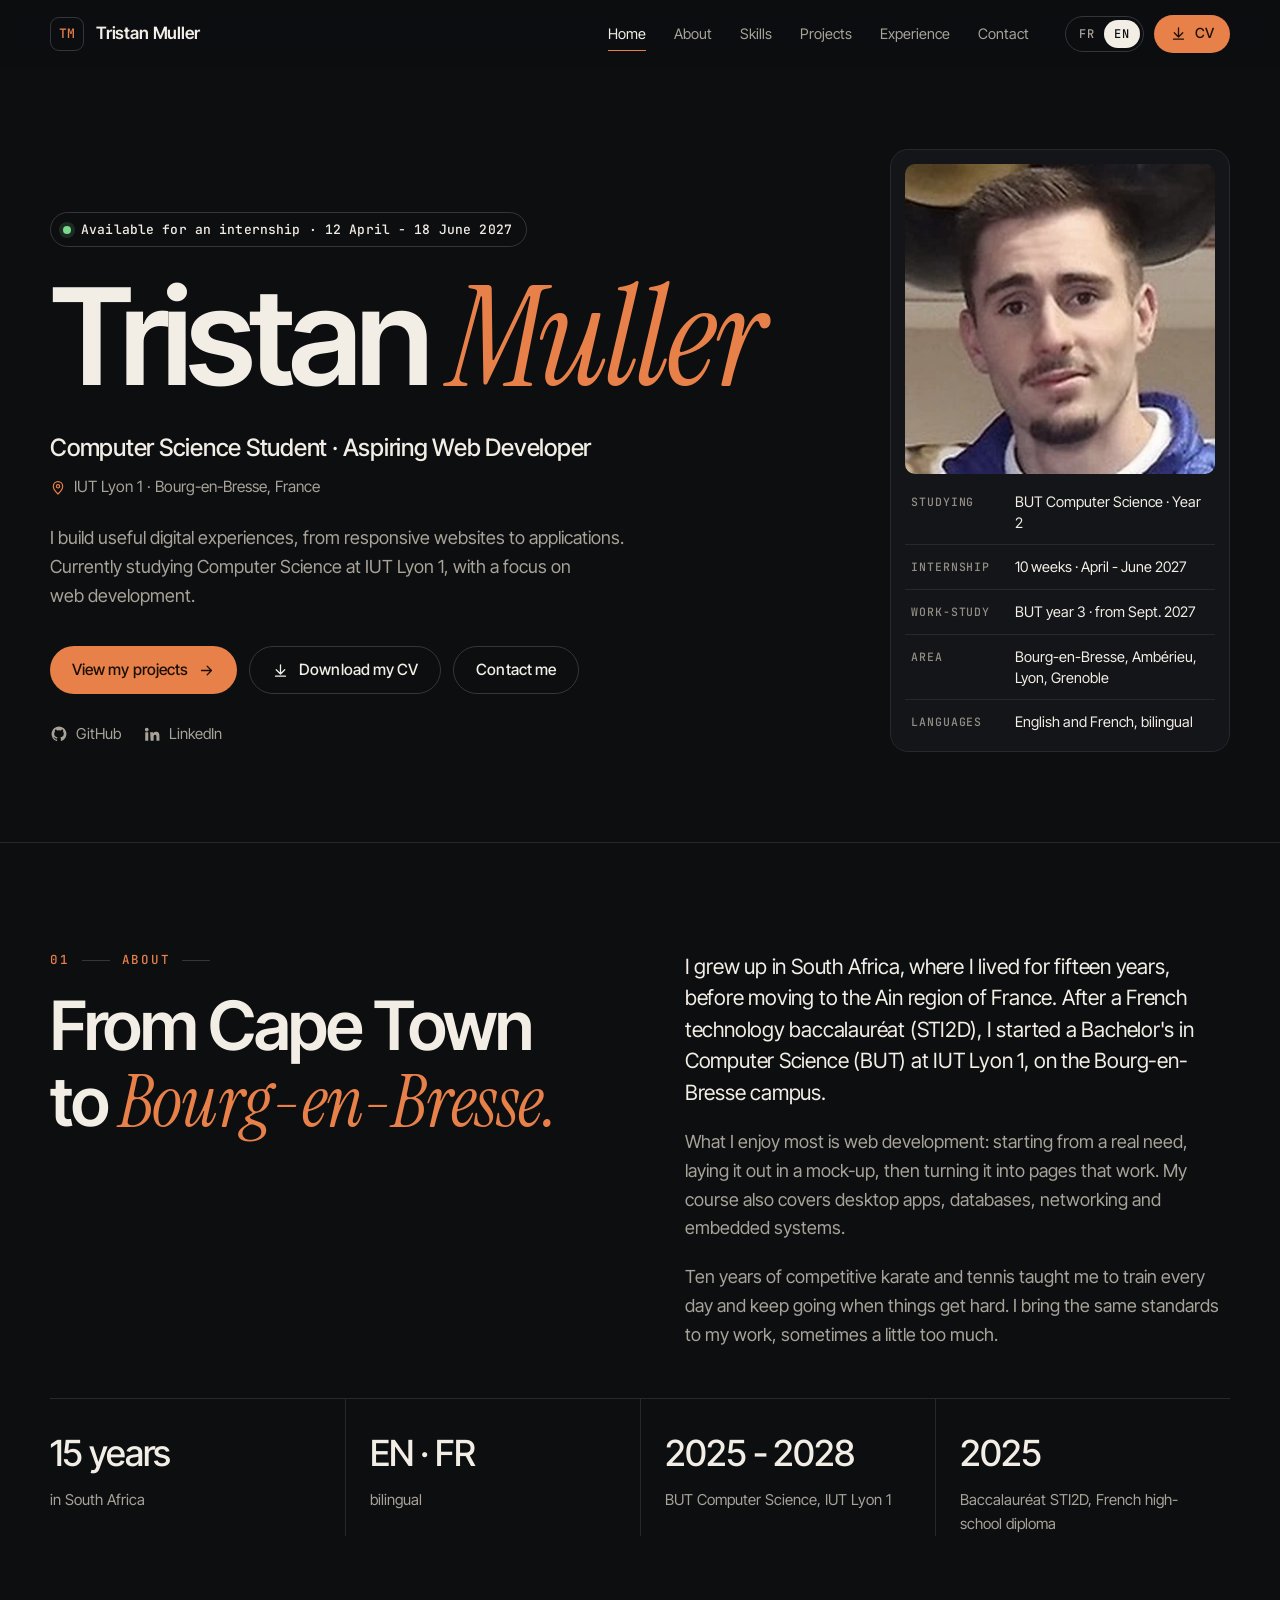
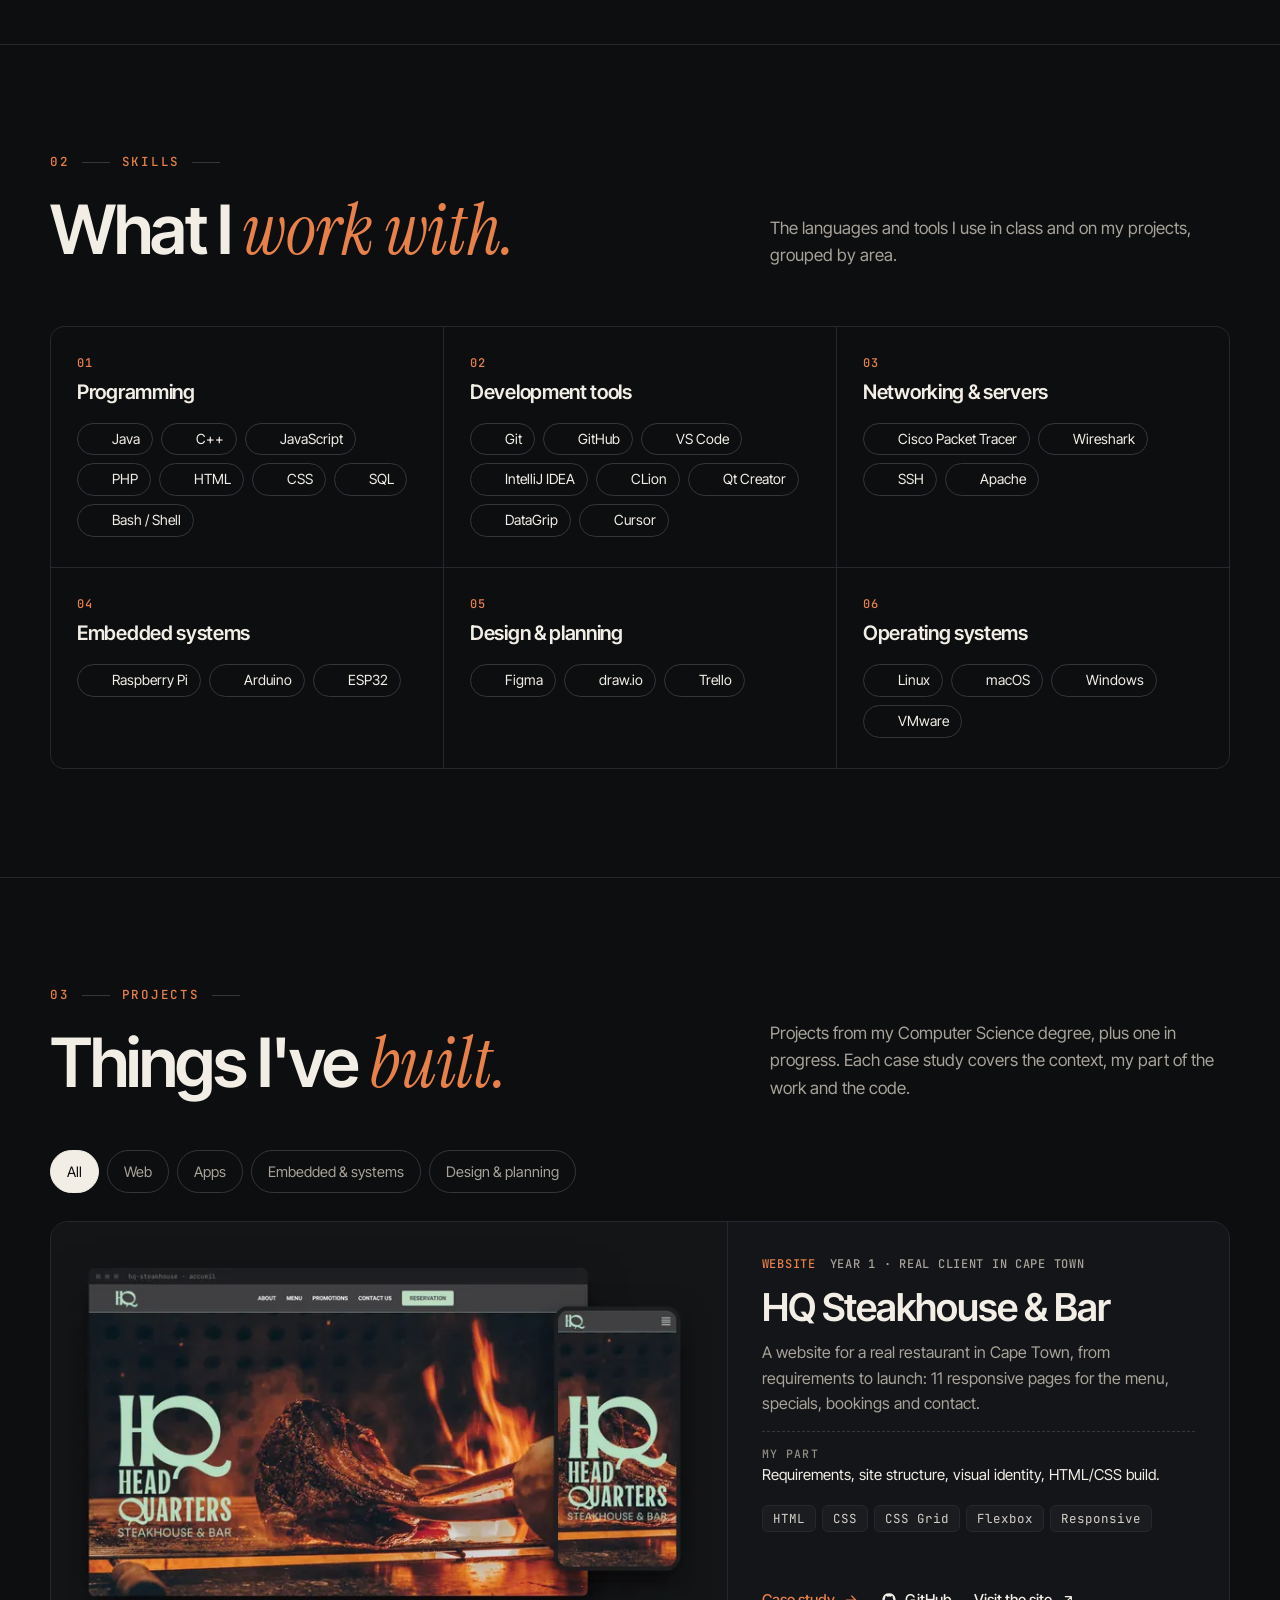
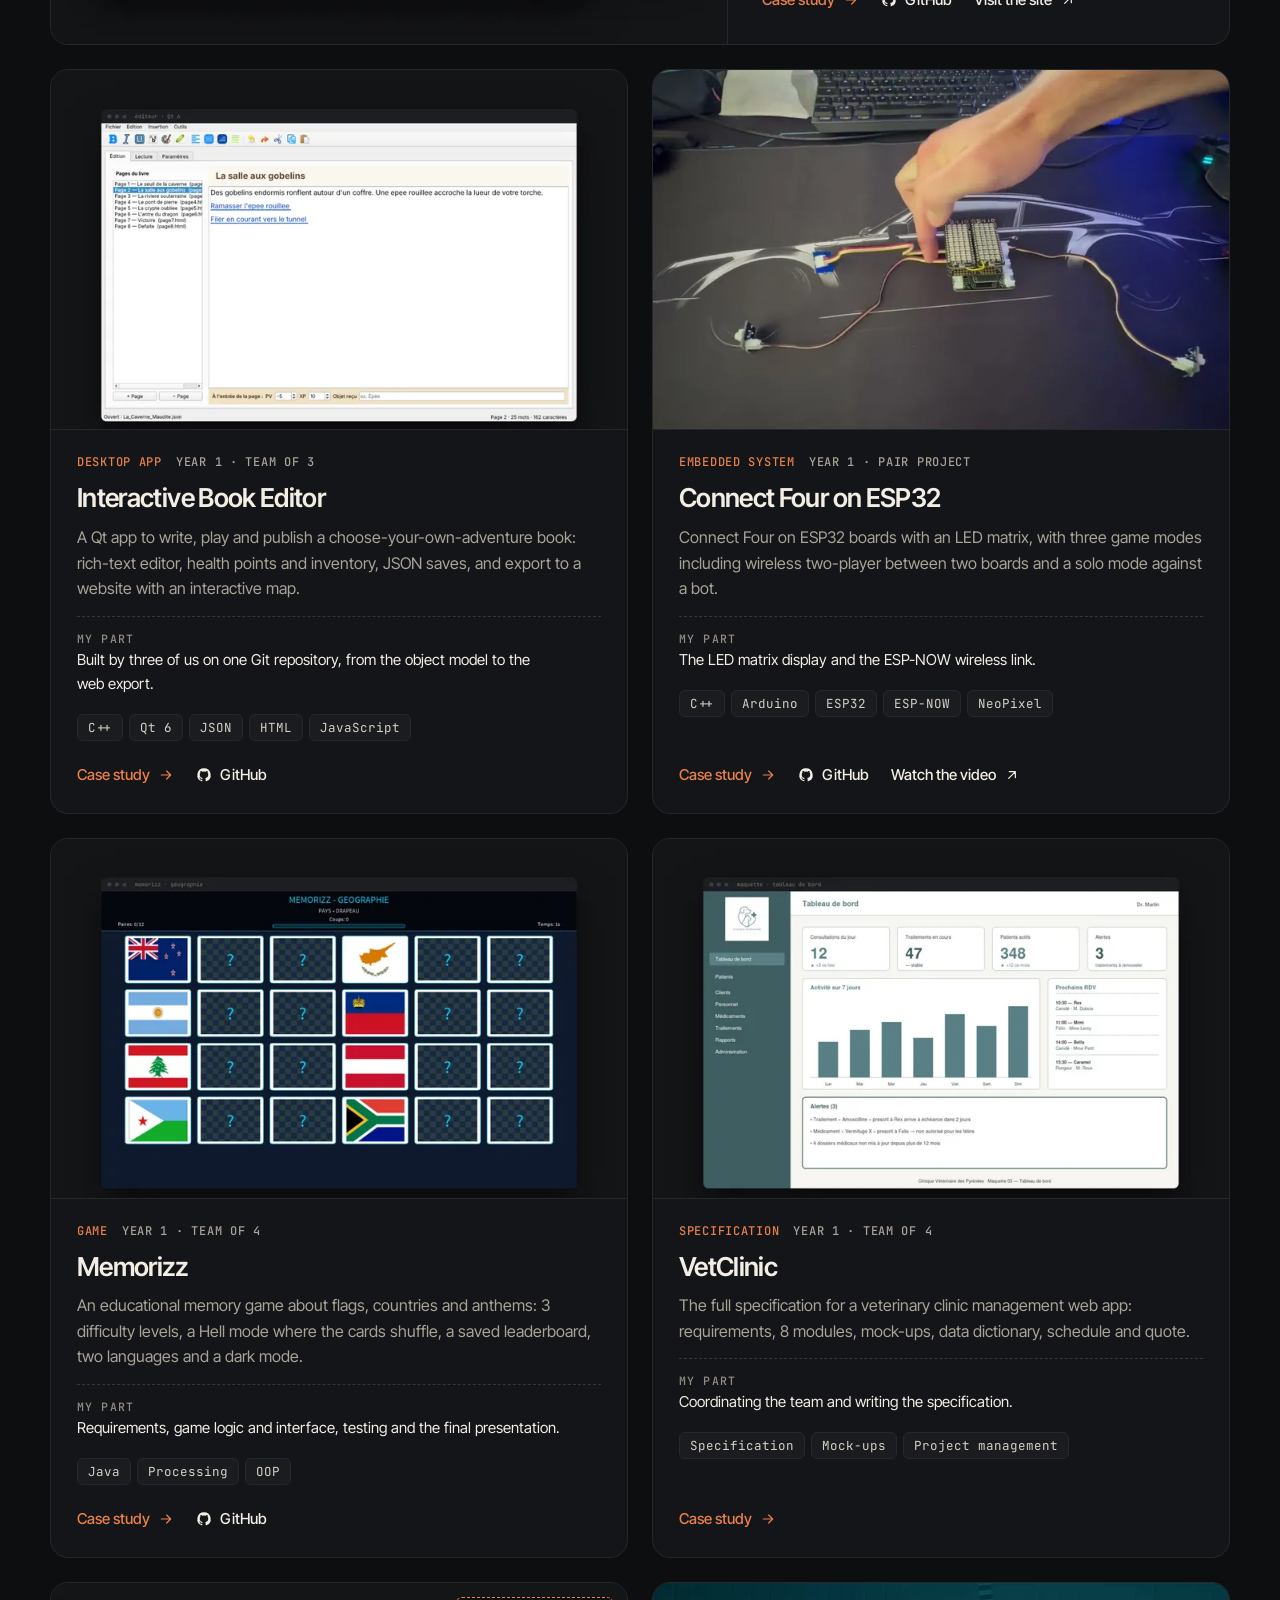
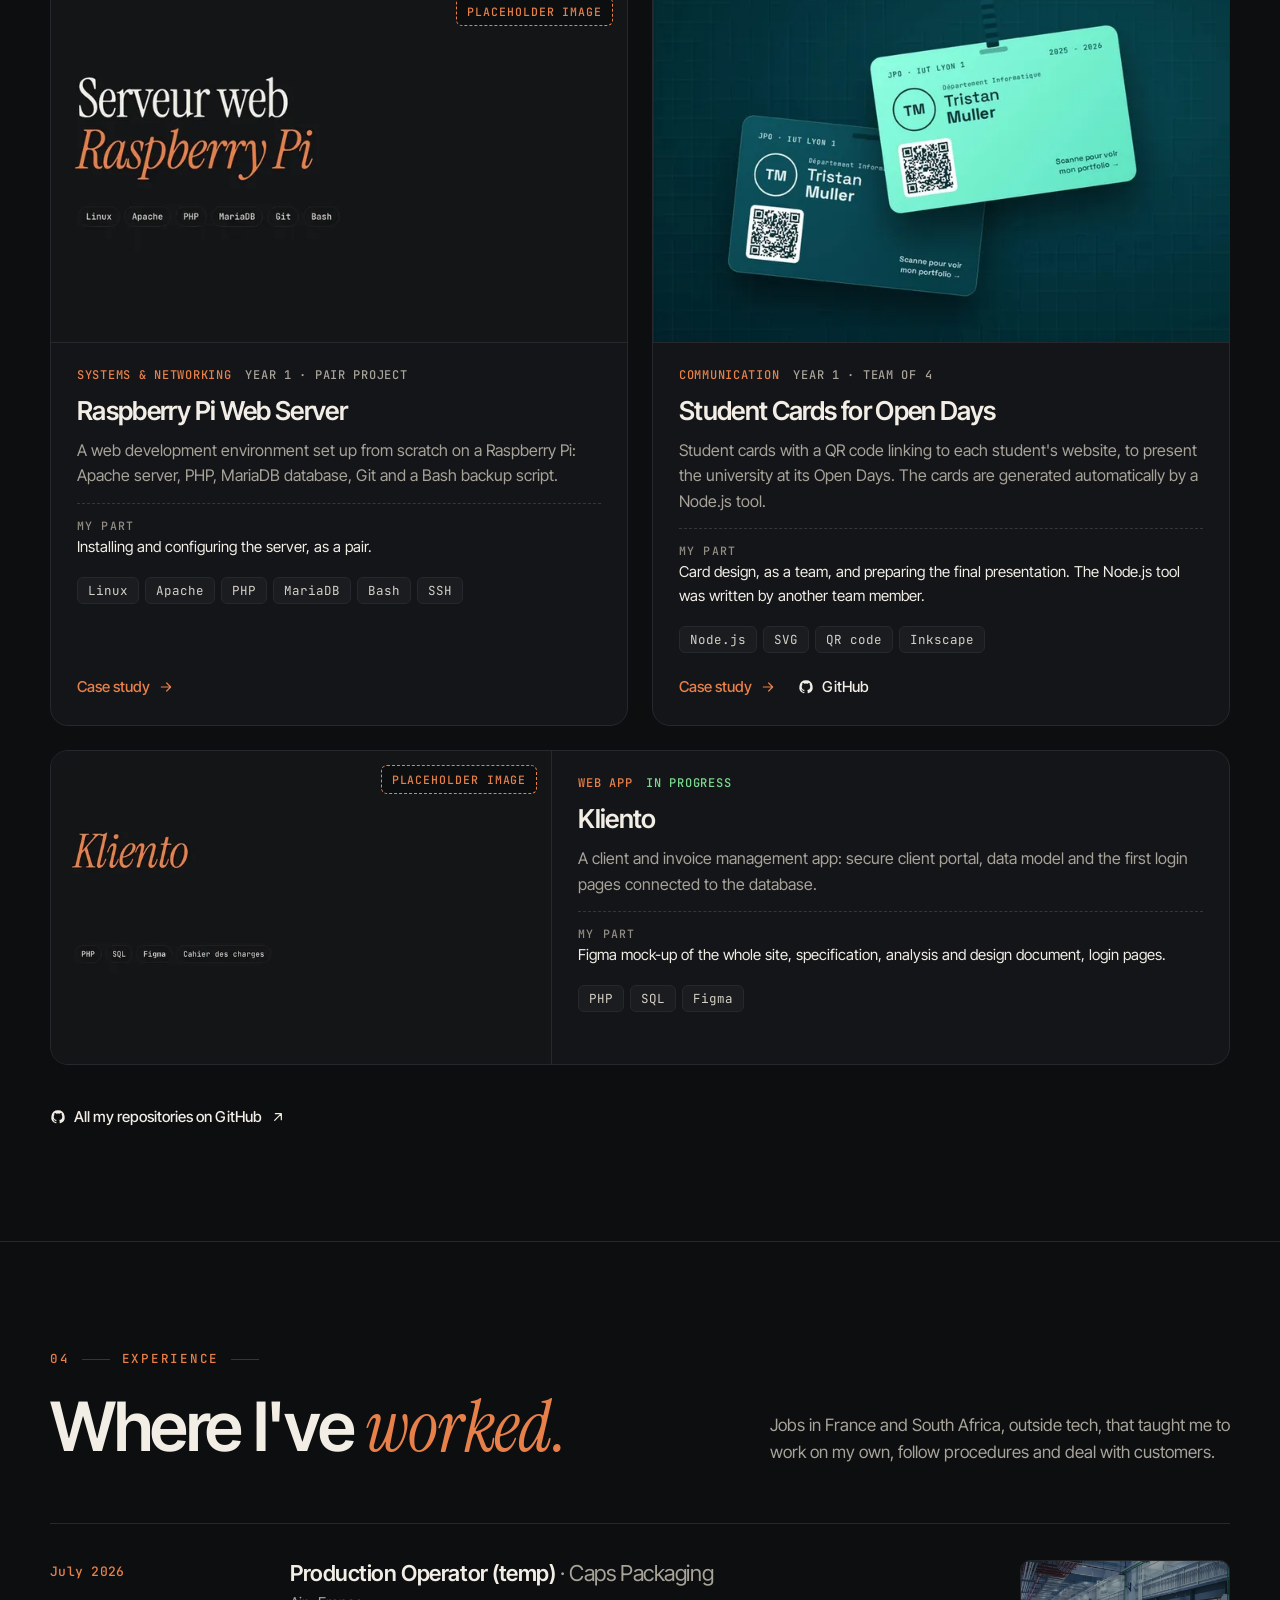
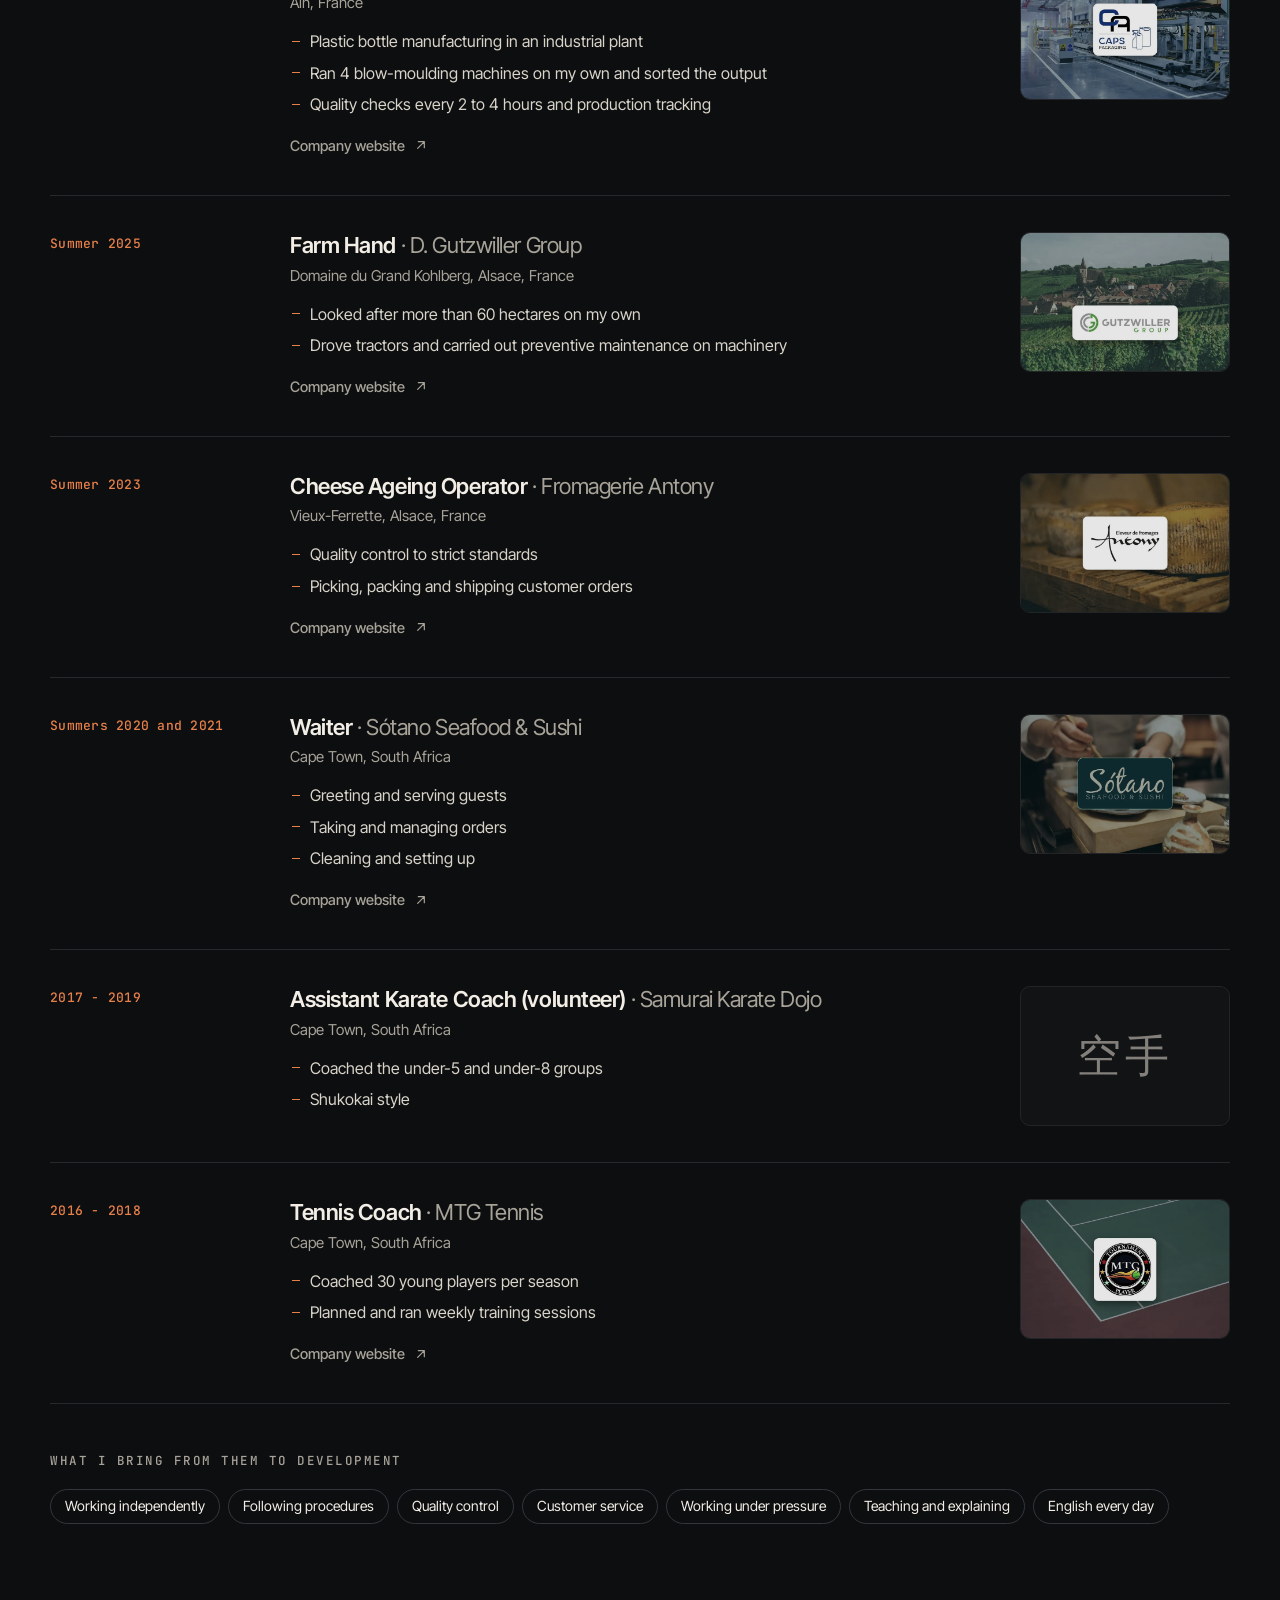
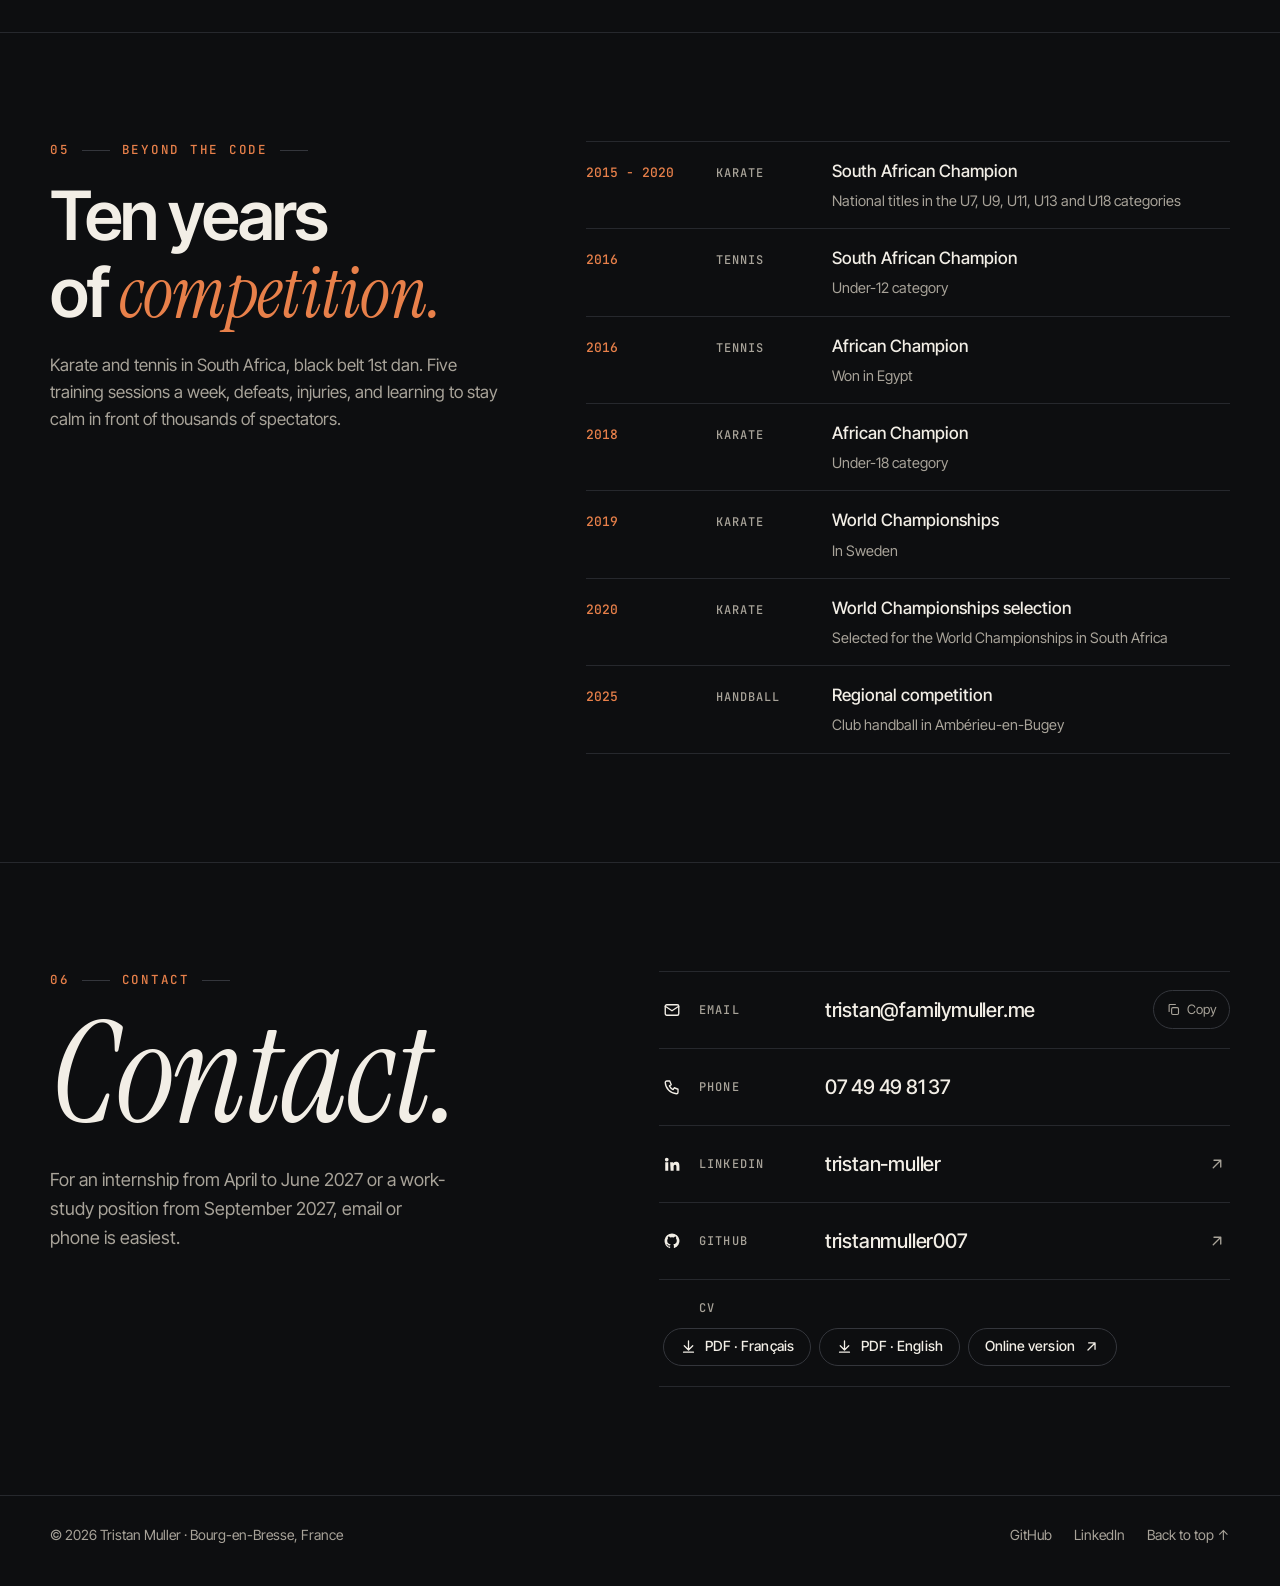
==== commit 9b0e1d5c: "Refonte complète du portfolio : nouvelle identité, études de cas, CV en PDF" ====
--- a/index.html
+++ b/index.html
@@ -1,644 +1,333 @@
 <!DOCTYPE html>
-<html lang="fr">
+<html lang="fr" data-title-en="Tristan Muller · Computer Science Student" data-desc-en="Portfolio of Tristan Muller, Computer Science student at IUT Lyon 1, France, focused on web development. Available for an internship from 12 April to 18 June 2027.">
 <head>
-  <meta charset="UTF-8">
-  <meta name="viewport" content="width=device-width, initial-scale=1">
-  <title>Tristan Muller - Étudiant en BUT Informatique</title>
-  <meta name="description" content="Portfolio de Tristan Muller, étudiant en BUT Informatique à l'IUT Lyon 1. Projets, expériences et contact. Disponible pour un stage du 12 avril au 18 juin 2027.">
-  <meta name="color-scheme" content="dark">
-
-  <!-- Aperçu lors d'un partage de lien -->
-  <meta property="og:title" content="Tristan Muller - Étudiant en BUT Informatique">
-  <meta property="og:description" content="Étudiant en BUT Informatique, bilingue anglais-français. Disponible pour un stage d'avril à juin 2027.">
-  <meta property="og:image" content="https://tristanmuller007.github.io/Portfolio/assets/img/avatar.jpg">
-
-  <!-- Icône d'onglet (PNG + ICO : formats les mieux gérés par Safari) -->
-  <link rel="icon" type="image/png" sizes="32x32" href="https://tristanmuller007.github.io/Portfolio/assets/icons/favicon-32.png?v=2">
-  <link rel="shortcut icon" href="https://tristanmuller007.github.io/Portfolio/assets/icons/favicon.ico?v=2">
-  <link rel="apple-touch-icon" sizes="180x180" href="https://tristanmuller007.github.io/Portfolio/assets/icons/apple-touch-icon.png?v=2">
-
-  <!-- Typographies : Space Grotesk (titres), Manrope (texte), JetBrains Mono (étiquettes) -->
-  <link rel="preconnect" href="https://fonts.googleapis.com">
-  <link rel="preconnect" href="https://fonts.gstatic.com" crossorigin>
-  <link rel="stylesheet" href="https://fonts.googleapis.com/css2?family=Space+Grotesk:wght@500;600;700&family=Manrope:wght@400;500;600;700&family=JetBrains+Mono:wght@400;500&display=swap">
-
-  <!-- ?v= : numéro de version à changer à chaque mise à jour,
-       pour que les navigateurs (Safari surtout) rechargent le fichier -->
-  <link rel="stylesheet" href="css/style.css?v=20260927b">
-  <script src="js/main.js?v=20260927b" defer></script>
+<meta charset="UTF-8">
+<meta name="viewport" content="width=device-width, initial-scale=1">
+<title>Tristan Muller · Étudiant en BUT Informatique</title>
+<meta name="description" content="Portfolio de Tristan Muller, étudiant en BUT Informatique à l&#x27;IUT Lyon 1, orienté développement web. Disponible pour un stage du 12 avril au 18 juin 2027.">
+<meta name="author" content="Tristan Muller">
+<meta name="theme-color" content="#0D0E10">
+<meta name="color-scheme" content="dark">
+<link rel="canonical" href="https://tristanmuller007.github.io/Portfolio/">
+<meta property="og:type" content="profile">
+<meta property="og:site_name" content="Tristan Muller">
+<meta property="og:locale" content="fr_FR">
+<meta property="og:locale:alternate" content="en_GB">
+<meta property="og:url" content="https://tristanmuller007.github.io/Portfolio/">
+<meta property="og:title" content="Tristan Muller · Étudiant en BUT Informatique">
+<meta property="og:description" content="Portfolio de Tristan Muller, étudiant en BUT Informatique à l&#x27;IUT Lyon 1, orienté développement web. Disponible pour un stage du 12 avril au 18 juin 2027.">
+<meta property="og:image" content="https://tristanmuller007.github.io/Portfolio/assets/img/og.jpg">
+<meta property="og:image:width" content="1200">
+<meta property="og:image:height" content="630">
+<meta name="twitter:card" content="summary_large_image">
+<link rel="icon" href="assets/icons/favicon-32.png?v=20261117" type="image/png" sizes="32x32">
+<link rel="shortcut icon" href="assets/icons/favicon.ico?v=20261117">
+<link rel="apple-touch-icon" href="assets/icons/apple-touch-icon.png?v=20261117">
+<link rel="manifest" href="site.webmanifest?v=20261117">
+<link rel="preconnect" href="https://fonts.googleapis.com">
+<link rel="preconnect" href="https://fonts.gstatic.com" crossorigin>
+<link rel="stylesheet" href="https://fonts.googleapis.com/css2?family=Inter+Tight:wght@400;500;600;700&family=Instrument+Serif:ital@0;1&family=JetBrains+Mono:wght@400;500&display=swap">
+<link rel="stylesheet" href="css/style.css?v=20261117">
+<script>(function(){var d=document.documentElement,l;try{var q=new URLSearchParams(location.search).get('lang');if(q==='en'||q==='fr'){l=q;localStorage.setItem('tm-lang',q)}else{l=localStorage.getItem('tm-lang')}}catch(e){}if(l!=='en'&&l!=='fr'){l=(navigator.language||'fr').slice(0,2)==='fr'?'fr':'en'}d.lang=l;d.classList.add('js');d.setAttribute('data-title-fr',document.title);if(l==='en'){document.title=d.getAttribute('data-title-en')}})();</script>
+<script src="js/main.js?v=20261117" defer></script>
+<script type="application/ld+json">{"@context": "https://schema.org", "@type": "Person", "name": "Tristan Muller", "url": "https://tristanmuller007.github.io/Portfolio/", "image": "https://tristanmuller007.github.io/Portfolio/assets/img/portrait.jpg", "email": "mailto:tristan@familymuller.me", "jobTitle": "Étudiant en BUT Informatique", "alumniOf": {"@type": "CollegeOrUniversity", "name": "IUT Lyon 1"}, "address": {"@type": "PostalAddress", "addressLocality": "Bourg-en-Bresse", "addressCountry": "FR"}, "knowsLanguage": ["fr", "en"], "sameAs": ["https://github.com/tristanmuller007", "https://www.linkedin.com/in/tristan-muller-8a808934a/"]}</script>
 </head>
-
 <body>
-
-<!-- ============================================================
-     NAVIGATION
-     ============================================================ -->
+<a class="skip" href="#main"><span data-l="fr">Aller au contenu</span><span data-l="en" lang="en">Skip to content</span></a>
+<div class="progress" aria-hidden="true"><span></span></div>
 <header class="nav" id="nav">
-  <div class="wrap nav__inner">
-    <a href="#top" class="logo" aria-label="Retour en haut de page" data-i18n-attr="aria-label:a11y.top"><span class="logo__mark">TM</span>Tristan Muller</a>
-
-    <nav aria-label="Navigation principale" data-i18n-attr="aria-label:a11y.nav">
-      <ul class="nav__menu" id="menu">
-        <li><a href="#about" data-i18n="nav.about">À propos</a></li>
-        <li><a href="#projets" data-i18n="nav.projects">Projets</a></li>
-        <li><a href="#parcours" data-i18n="nav.education">Parcours</a></li>
-        <li><a href="#experiences" data-i18n="nav.experience">Expériences</a></li>
-        <li><a href="#contact" data-i18n="nav.contact">Contact</a></li>
+  <div class="wrap nav__in">
+    <a class="brand" href="#top"><span class="brand__mark" aria-hidden="true">TM</span><span class="brand__name">Tristan Muller</span></a>
+    <nav class="nav__menu" id="menu" aria-label="Navigation">
+      <ul><li><a href="#top" data-nav="top"><span data-l="fr">Accueil</span><span data-l="en" lang="en">Home</span></a></li><li><a href="#about" data-nav="about"><span data-l="fr">À propos</span><span data-l="en" lang="en">About</span></a></li><li><a href="#skills" data-nav="skills"><span data-l="fr">Compétences</span><span data-l="en" lang="en">Skills</span></a></li><li><a href="#projects" data-nav="projects"><span data-l="fr">Projets</span><span data-l="en" lang="en">Projects</span></a></li><li><a href="#experience" data-nav="experience"><span data-l="fr">Expérience</span><span data-l="en" lang="en">Experience</span></a></li><li><a href="#contact" data-nav="contact"><span data-l="fr">Contact</span><span data-l="en" lang="en">Contact</span></a></li></ul>
+    </nav>
+    <div class="nav__tools">
+      <div class="lang" role="group" aria-label="Langue / Language">
+        <button type="button" data-set-lang="fr" aria-pressed="true">FR</button>
+        <button type="button" data-set-lang="en" aria-pressed="false">EN</button>
+      </div>
+      <a class="btn btn--solid btn--sm nav__cv" data-l="fr" href="assets/cv/CV-Tristan-Muller-FR.pdf" download><svg class="i" viewBox="0 0 24 24" aria-hidden="true" focusable="false"><path d="M12 4v12M6 11l6 6 6-6M5 20h14"/></svg><span>CV</span></a><a class="btn btn--solid btn--sm nav__cv" data-l="en" lang="en" href="assets/cv/CV-Tristan-Muller-EN.pdf" download><svg class="i" viewBox="0 0 24 24" aria-hidden="true" focusable="false"><path d="M12 4v12M6 11l6 6 6-6M5 20h14"/></svg><span>CV</span></a>
+      <button class="burger" id="burger" type="button" aria-controls="menu" aria-expanded="false">
+        <svg class="i burger__open" viewBox="0 0 24 24" aria-hidden="true" focusable="false"><path d="M4 7h16M4 12h16M4 17h16"/></svg><svg class="i burger__close" viewBox="0 0 24 24" aria-hidden="true" focusable="false"><path d="M6 6l12 12M18 6 6 18"/></svg><span class="sr"><span data-l="fr">Menu</span><span data-l="en" lang="en">Menu</span></span>
+      </button>
+    </div>
+  </div>
+</header>
+<main id="main">
+<section class="hero" id="top" aria-labelledby="hero-title">
+  <div class="wrap hero__in">
+    <div class="hero__text">
+      <p class="avail reveal"><span class="avail__dot" aria-hidden="true"></span><span data-l="fr">Disponible pour un stage · 12 avril - 18 juin 2027</span><span data-l="en" lang="en">Available for an internship · 12 April - 18 June 2027</span></p>
+      <h1 class="hero__name reveal" id="hero-title">Tristan <em>Muller</em></h1>
+      <p class="hero__role reveal"><span data-l="fr">Étudiant en BUT Informatique · orienté développement web</span><span data-l="en" lang="en">Computer Science Student · Aspiring Web Developer</span></p>
+      <p class="hero__place reveal"><svg class="i" viewBox="0 0 24 24" aria-hidden="true" focusable="false"><path d="M12 21s7-6.2 7-11.5A7 7 0 0 0 5 9.5C5 14.8 12 21 12 21z"/><circle cx="12" cy="9.5" r="2.5"/></svg><span>IUT Lyon 1 · Bourg-en-Bresse, France</span></p>
+      <p class="hero__lead reveal"><span data-l="fr">Je construis des expériences numériques utiles, du site web responsive à l&#x27;application. J&#x27;étudie l&#x27;informatique à l&#x27;IUT Lyon 1, avec le développement web comme fil conducteur.</span><span data-l="en" lang="en">I build useful digital experiences, from responsive websites to applications. Currently studying Computer Science at IUT Lyon 1, with a focus on web development.</span></p>
+      <div class="hero__cta reveal">
+        <a class="btn btn--solid" href="#projects"><span data-l="fr">Voir mes projets</span><span data-l="en" lang="en">View my projects</span><svg class="i" viewBox="0 0 24 24" aria-hidden="true" focusable="false"><path d="M5 12h14M13 6l6 6-6 6"/></svg></a>
+        <a class="btn btn--ghost" data-l="fr" href="assets/cv/CV-Tristan-Muller-FR.pdf" download><svg class="i" viewBox="0 0 24 24" aria-hidden="true" focusable="false"><path d="M12 4v12M6 11l6 6 6-6M5 20h14"/></svg><span>Télécharger mon CV</span></a><a class="btn btn--ghost" data-l="en" lang="en" href="assets/cv/CV-Tristan-Muller-EN.pdf" download><svg class="i" viewBox="0 0 24 24" aria-hidden="true" focusable="false"><path d="M12 4v12M6 11l6 6 6-6M5 20h14"/></svg><span>Download my CV</span></a>
+        <a class="btn btn--ghost" href="#contact"><span data-l="fr">Me contacter</span><span data-l="en" lang="en">Contact me</span></a>
+      </div>
+      <ul class="social reveal">
+        <li><a href="https://github.com/tristanmuller007" target="_blank" rel="noopener"><svg class="i" viewBox="0 0 24 24" aria-hidden="true" focusable="false"><path fill="currentColor" stroke="none" d="M12 2a10 10 0 0 0-3.16 19.49c.5.09.68-.22.68-.48v-1.7c-2.78.6-3.37-1.34-3.37-1.34-.45-1.16-1.11-1.47-1.11-1.47-.91-.62.07-.6.07-.6 1 .07 1.53 1.03 1.53 1.03.9 1.52 2.34 1.08 2.91.83.09-.65.35-1.09.63-1.34-2.22-.25-4.55-1.11-4.55-4.94 0-1.09.39-1.98 1.03-2.68-.1-.25-.45-1.27.1-2.64 0 0 .84-.27 2.75 1.02a9.56 9.56 0 0 1 5 0c1.91-1.29 2.75-1.02 2.75-1.02.55 1.37.2 2.39.1 2.64.64.7 1.03 1.59 1.03 2.68 0 3.84-2.34 4.68-4.57 4.93.36.31.68.92.68 1.85v2.74c0 .27.18.58.69.48A10 10 0 0 0 12 2z"/></svg><span>GitHub</span></a></li>
+        <li><a href="https://www.linkedin.com/in/tristan-muller-8a808934a/" target="_blank" rel="noopener"><svg class="i" viewBox="0 0 24 24" aria-hidden="true" focusable="false"><path fill="currentColor" stroke="none" d="M4.98 3.5a2.5 2.5 0 1 1 0 5 2.5 2.5 0 0 1 0-5zM3 9.5h4V21H3zM9.5 9.5h3.8v1.6h.06c.53-1 1.83-2.06 3.77-2.06 4.03 0 4.77 2.65 4.77 6.1V21h-4v-5.2c0-1.24-.02-2.84-1.73-2.84-1.73 0-2 1.35-2 2.75V21h-4z"/></svg><span>LinkedIn</span></a></li>
       </ul>
-    </nav>
-
-    <div class="nav__actions">
-      <!-- Choix de la langue (géré par js/i18n.js) -->
-      <div class="lang-switch" role="group" aria-label="Langue / Language">
-        <button type="button" data-lang="fr" aria-pressed="true">FR</button>
-        <button type="button" data-lang="en" aria-pressed="false">EN</button>
-      </div>
-
-      <a class="btn btn--solid btn--sm nav__cv" href="https://tristanmuller007.github.io/CV-Tristan-Muller/" target="_blank" rel="noopener" data-i18n="nav.cv">Mon CV</a>
-
-      <!-- Menu burger, visible uniquement sur mobile -->
-      <button class="burger" id="burger" type="button" aria-label="Ouvrir le menu" data-i18n-attr="aria-label:a11y.menu" aria-controls="menu" aria-expanded="false">
-        <svg viewBox="0 0 24 24" aria-hidden="true"><path d="M4 7h16M4 12h16M4 17h16"/></svg>
-      </button>
-    </div>
-  </div>
-</header>
-
-<main id="top">
-
-  <!-- ============================================================
-       ACCUEIL
-       ============================================================ -->
-  <section class="hero">
-    <div class="wrap hero__inner">
+    </div>
+    <div class="idcard reveal">
+      <picture>
+        <source srcset="assets/img/portrait.webp" type="image/webp">
+        <img class="idcard__photo" src="assets/img/portrait.jpg" alt="Portrait de Tristan Muller" data-alt-en="Portrait of Tristan Muller" width="320" height="320" fetchpriority="high">
+      </picture>
+      <dl class="idcard__list">
+        <div><dt><span data-l="fr">Formation</span><span data-l="en" lang="en">Studying</span></dt><dd><span data-l="fr">BUT Informatique · 2e année</span><span data-l="en" lang="en">BUT Computer Science · Year 2</span></dd></div>
+        <div><dt><span data-l="fr">Stage</span><span data-l="en" lang="en">Internship</span></dt><dd><span data-l="fr">10 semaines · avril - juin 2027</span><span data-l="en" lang="en">10 weeks · April - June 2027</span></dd></div>
+        <div><dt><span data-l="fr">Alternance</span><span data-l="en" lang="en">Work-study</span></dt><dd><span data-l="fr">BUT 3 · rentrée 2027</span><span data-l="en" lang="en">BUT year 3 · from Sept. 2027</span></dd></div>
+        <div><dt><span data-l="fr">Secteur</span><span data-l="en" lang="en">Area</span></dt><dd><span data-l="fr">Bourg-en-Bresse, Ambérieu, Lyon, Grenoble</span><span data-l="en" lang="en">Bourg-en-Bresse, Ambérieu, Lyon, Grenoble</span></dd></div>
+        <div><dt><span data-l="fr">Langues</span><span data-l="en" lang="en">Languages</span></dt><dd><span data-l="fr">Anglais et français, bilingue</span><span data-l="en" lang="en">English and French, bilingual</span></dd></div>
+      </dl>
+    </div>
+  </div>
+</section>
+<section class="section about" id="about" aria-labelledby="about-title">
+  <div class="wrap about__in">
+    <div class="sec-head reveal">
+      <p class="eyebrow"><span>01</span><span data-l="fr">À propos</span><span data-l="en" lang="en">About</span></p>
+      <h2 id="about-title"><span data-l="fr">Du Cap à <em>Bourg-en-Bresse.</em></span><span data-l="en" lang="en">From Cape Town to <em>Bourg-en-Bresse.</em></span></h2>
+    </div>
+    <div class="about__text reveal">
+      <p><span data-l="fr">J&#x27;ai grandi quinze ans en Afrique du Sud avant de m&#x27;installer dans l&#x27;Ain. Après un Bac STI2D, je suis entré en BUT Informatique à l&#x27;IUT Lyon 1, sur le site de Bourg-en-Bresse.</span><span data-l="en" lang="en">I grew up in South Africa, where I lived for fifteen years, before moving to the Ain region of France. After a French technology baccalauréat (STI2D), I started a Bachelor&#x27;s in Computer Science (BUT) at IUT Lyon 1, on the Bourg-en-Bresse campus.</span></p>
+      <p><span data-l="fr">Ce qui m&#x27;attire le plus, c&#x27;est le développement web : partir d&#x27;un vrai besoin, le poser sur une maquette, puis le transformer en pages qui fonctionnent. En cours, je travaille aussi sur des applications de bureau, des bases de données, des réseaux et de l&#x27;embarqué.</span><span data-l="en" lang="en">What I enjoy most is web development: starting from a real need, laying it out in a mock-up, then turning it into pages that work. My course also covers desktop apps, databases, networking and embedded systems.</span></p>
+      <p><span data-l="fr">Dix ans de compétition en karaté et en tennis m&#x27;ont appris à m&#x27;entraîner tous les jours et à ne pas lâcher quand ça résiste. J&#x27;applique la même exigence à mon travail, parfois même un peu trop.</span><span data-l="en" lang="en">Ten years of competitive karate and tennis taught me to train every day and keep going when things get hard. I bring the same standards to my work, sometimes a little too much.</span></p>
+    </div>
+    <dl class="facts reveal">
+      <div><dt>15 <span data-l="fr">ans</span><span data-l="en" lang="en">years</span></dt><dd><span data-l="fr">en Afrique du Sud</span><span data-l="en" lang="en">in South Africa</span></dd></div>
+      <div><dt>EN · FR</dt><dd><span data-l="fr">bilingue</span><span data-l="en" lang="en">bilingual</span></dd></div>
+      <div><dt>2025 - 2028</dt><dd><span data-l="fr">BUT Informatique, IUT Lyon 1</span><span data-l="en" lang="en">BUT Computer Science, IUT Lyon 1</span></dd></div>
+      <div><dt>2025</dt><dd><span data-l="fr">Bac STI2D, Ambérieu-en-Bugey</span><span data-l="en" lang="en">Baccalauréat STI2D, French high-school diploma</span></dd></div>
+    </dl>
+  </div>
+</section>
+<section class="section skills" id="skills" aria-labelledby="skills-title">
+  <div class="wrap">
+    <div class="sec-head sec-head--row reveal">
       <div>
-        <div class="hero__id reveal">
-          <img class="hero__avatar" src="assets/img/avatar.jpg" alt="Photo de Tristan Muller" data-i18n-attr="alt:a11y.photo" width="72" height="72">
-          <div>
-            <b data-i18n="hero.role">Étudiant en BUT Informatique</b>
-            <span data-i18n="hero.school">IUT Lyon 1</span>
-          </div>
-        </div>
-
-        <h1 class="hero__title reveal">Tristan <span class="accent">Muller.</span></h1>
-
-        <p class="hero__lead reveal" data-i18n="hero.lead">
-          Je me spécialise dans le <strong>développement web</strong> : sites et applications web,
-          du front-end au back-end. Bilingue <strong>anglais-français</strong>.
-        </p>
-
-        <p class="status reveal" data-i18n="hero.status"><i></i>Disponible pour un stage · 12 avril - 18 juin 2027</p>
-
-        <div class="hero__cta reveal">
-          <a class="btn btn--solid" href="#projets">
-            <span data-i18n="hero.cta">Voir mes projets</span>
-            <svg viewBox="0 0 24 24" aria-hidden="true"><path d="M12 5v14M5 12l7 7 7-7"/></svg>
-          </a>
-          <a class="btn btn--ghost" href="https://tristanmuller007.github.io/CV-Tristan-Muller/" target="_blank" rel="noopener" data-i18n="nav.cv">Mon CV</a>
-        </div>
-      </div>
-
-      <!-- Carte de code décorative -->
-      <div class="code reveal" aria-hidden="true">
-        <div class="code__bar"><i></i><i></i><i></i><span data-i18n="hero.file">profil.js</span></div>
-<pre data-i18n="hero.code"><span class="kw">const</span> <span class="var">tristan</span> = {
-  <span class="key">formation</span>: <span class="str">"BUT Informatique"</span>,
-  <span class="key">ecole</span>: <span class="str">"IUT Lyon 1"</span>,
-  <span class="key">focus</span>: [<span class="str">"sites web"</span>, <span class="str">"applications web"</span>],
-  <span class="key">stack</span>: [<span class="str">"JavaScript"</span>, <span class="str">"HTML/CSS"</span>,
-          <span class="str">"PHP"</span>, <span class="str">"Java"</span>, <span class="str">"SQL"</span>],
-  <span class="key">langues</span>: [<span class="str">"anglais"</span>, <span class="str">"français"</span>],
-  <span class="key">stage</span>: <span class="str">"avril - juin 2027"</span>,
-};</pre>
-      </div>
-    </div>
-  </section>
-
-
-  <!-- ============================================================
-       À PROPOS + BOÎTE À OUTILS
-       ============================================================ -->
-  <section class="about" id="about">
-    <div class="wrap about__inner">
-      <div class="reveal">
-        <span class="label" data-i18n="nav.about">À propos</span>
-        <h2 class="about__title" data-i18n="about.title">Curieux, rigoureux <em>et orienté solutions.</em></h2>
-      </div>
-
-      <div class="about__text reveal">
-        <p data-i18n="about.p1">J'ai grandi <strong>15 ans en Afrique du Sud</strong> avant de venir en France. Après un <strong data-i18n="edu.bac">Bac STI2D</strong>, je suis entré en BUT Informatique, où je touche à tout : développement web, développement d'applications, programmation objet, bases de données, réseaux, systèmes embarqués.</p>
-        <p data-i18n="about.p2">Ce qui me plaît, c'est de passer d'une idée à <strong>quelque chose qui marche vraiment</strong> : un site, une application web, un outil utile au quotidien.</p>
-      </div>
-
-      <!-- Chaque outil : --brand = couleur officielle affichée au survol ; icon--xxx = logo (défini dans css/style.css) -->
-      <div class="toolbox reveal">
-        <div class="toolbox__head">
-          <span class="label" data-i18n="tools.label">Ma boîte à outils</span>
-          <p data-i18n="tools.intro">Les langages et outils que j'utilise en cours et sur mes projets.</p>
-        </div>
-
-        <div class="tool-group">
-          <h3 data-i18n="tools.languages">Langages <span>09</span></h3>
-          <ul class="tool-grid">
-            <li class="tool" style="--brand:#EAFBF6"><i class="icon icon--java"></i>Java</li>
-            <li class="tool" style="--brand:#00599C"><i class="icon icon--cpp"></i>C++</li>
-            <li class="tool" style="--brand:#F7DF1E"><i class="icon icon--javascript"></i>JavaScript</li>
-            <li class="tool" style="--brand:#777BB4"><i class="icon icon--php"></i>PHP</li>
-            <li class="tool" style="--brand:#E34F26"><i class="icon icon--html"></i>HTML</li>
-            <li class="tool" style="--brand:#663399"><i class="icon icon--css"></i>CSS</li>
-            <li class="tool" style="--brand:#4479A1"><i class="icon icon--sql"></i>SQL</li>
-            <li class="tool" style="--brand:#4EAA25"><i class="icon icon--bash"></i>Bash / Shell</li>
-            <li class="tool" style="--brand:#D22128"><i class="icon icon--apache"></i>Apache</li>
-          </ul>
-        </div>
-
-        <div class="tool-group">
-          <h3 data-i18n="tools.dev">Développement <span>08</span></h3>
-          <ul class="tool-grid">
-            <li class="tool" style="--brand:#F03C2E"><i class="icon icon--git"></i>Git</li>
-            <li class="tool" style="--brand:#EAFBF6"><i class="icon icon--github"></i>GitHub</li>
-            <li class="tool" style="--brand:#3FA9F5"><i class="icon icon--vscode"></i>VS Code</li>
-            <li class="tool" style="--brand:#EAFBF6"><i class="icon icon--intellij"></i>IntelliJ IDEA</li>
-            <li class="tool" style="--brand:#EAFBF6"><i class="icon icon--clion"></i>CLion</li>
-            <li class="tool" style="--brand:#41CD52"><i class="icon icon--qt"></i>Qt Creator</li>
-            <li class="tool" style="--brand:#EAFBF6"><i class="icon icon--datagrip"></i>DataGrip</li>
-            <li class="tool" style="--brand:#EAFBF6"><i class="icon icon--cursor"></i>Cursor</li>
-          </ul>
-        </div>
-
-        <div class="tool-group">
-          <h3 data-i18n="tools.network">Réseau <span>03</span></h3>
-          <ul class="tool-grid">
-            <li class="tool" style="--brand:#1BA0D7"><i class="icon icon--cisco"></i>Packet Tracer</li>
-            <li class="tool" style="--brand:#1679A7"><i class="icon icon--wireshark"></i>Wireshark</li>
-            <li class="tool" style="--brand:#8FFFE0"><i class="icon icon--ssh"></i>SSH</li>
-          </ul>
-        </div>
-
-        <div class="tool-group">
-          <h3 data-i18n="tools.embedded">Systèmes embarqués <span>03</span></h3>
-          <ul class="tool-grid">
-            <li class="tool" style="--brand:#A22846"><i class="icon icon--raspberrypi"></i>Raspberry Pi</li>
-            <li class="tool" style="--brand:#00878F"><i class="icon icon--arduino"></i>Arduino</li>
-            <li class="tool" style="--brand:#E7352C"><i class="icon icon--esp32"></i>ESP32</li>
-          </ul>
-        </div>
-
-        <div class="tool-group">
-          <h3 data-i18n="tools.design">Conception &amp; organisation <span>03</span></h3>
-          <ul class="tool-grid">
-            <li class="tool" style="--brand:#F24E1E"><i class="icon icon--figma"></i>Figma</li>
-            <li class="tool" style="--brand:#F08705"><i class="icon icon--drawio"></i>draw.io</li>
-            <li class="tool" style="--brand:#0052CC"><i class="icon icon--trello"></i>Trello</li>
-          </ul>
-        </div>
-
-        <div class="tool-group">
-          <h3 data-i18n="tools.systems">Systèmes <span>04</span></h3>
-          <ul class="tool-grid">
-            <li class="tool" style="--brand:#FCC624"><i class="icon icon--linux"></i>Linux</li>
-            <li class="tool" style="--brand:#EAFBF6"><i class="icon icon--macos"></i>macOS</li>
-            <li class="tool" style="--brand:#3FA9F5"><i class="icon icon--windows"></i>Windows</li>
-            <li class="tool" style="--brand:#607078"><i class="icon icon--vmware"></i>VMware</li>
-          </ul>
-        </div>
-      </div>
-    </div>
-  </section>
-
-
-  <!-- ============================================================
-       PROJETS : carrousel "squeeze" (piloté par js/main.js)
-       Les vignettes sont générées en JS à partir de la liste .carousel__data,
-       les textes sont dans les .carousel__panel (un par projet, même ordre).
-       ============================================================ -->
-  <section class="projects" id="projets">
-    <div class="wrap">
-      <div class="section-head">
-        <div class="reveal">
-          <span class="label" data-i18n="nav.projects">Projets</span>
-          <h2 data-i18n="projects.title">Ce que j'ai <em>construit.</em></h2>
-        </div>
-        <p class="reveal" data-i18n="projects.intro">Des projets réalisés pendant mon BUT Informatique. Le code est sur mon GitHub.</p>
-      </div>
-
-      <div class="carousel reveal" id="carousel" aria-roledescription="carrousel" aria-label="Mes projets" data-i18n-attr="aria-label:a11y.projects;aria-roledescription:a11y.carousel">
-        <div class="carousel__top">
-          <span class="counter"><b data-counter>01</b> / 07</span>
-          <div class="arrows">
-            <button class="arrow" type="button" data-prev aria-label="Projet précédent" data-i18n-attr="aria-label:a11y.prevProject">
-              <svg viewBox="0 0 16 16" aria-hidden="true"><path d="M9.6 2.6 5.1 7.1h9.1v1.8H5.1l4.5 4.5-1.2 1.2-6-6L1.8 8l.6-.6 6-6 1.2 1.2Z"/></svg>
-            </button>
-            <button class="arrow" type="button" data-next aria-label="Projet suivant" data-i18n-attr="aria-label:a11y.nextProject">
-              <svg viewBox="0 0 16 16" aria-hidden="true"><path d="M6.4 2.6l4.5 4.5H1.8v1.8h9.1l-4.5 4.5 1.2 1.2 6-6 .6-.6-.6-.6-6-6-1.2 1.2Z"/></svg>
-            </button>
-          </div>
-        </div>
-
-        <ul class="carousel__data" hidden>
-          <li data-img="assets/img/hq.jpg"          data-name="HQ Steakhouse"></li>
-          <li data-img="assets/img/livre.jpg"       data-name="Livre interactif en Qt" data-name-en="Interactive book in Qt"></li>
-          <li data-img="assets/img/puissance4.jpg"  data-name="Puissance 4 sur ESP32" data-name-en="Connect Four on ESP32"></li>
-          <li data-img="assets/img/memorizz.jpg"    data-name="Memorizz"></li>
-          <li data-img="assets/img/vetclinic.jpg"   data-name="VetClinic"></li>
-          <li data-img="assets/img/raspberry.jpg"   data-name="Raspberry Pi"></li>
-          <li data-img="assets/img/cartes-jpo.jpg"  data-name="Cartes JPO" data-name-en="Open Day cards"></li>
-        </ul>
-
-        <div class="carousel__view">
-          <div class="carousel__strip" role="tablist" aria-label="Projets" data-i18n-attr="aria-label:a11y.projectList"></div>
-        </div>
-
-        <div class="carousel__panels" aria-live="polite">
-
-          <article class="carousel__panel is-active">
-            <div class="carousel__text">
-              <span class="label" data-i18n="p1.label">Projet BUT · 1re année · Client réel</span>
-              <h3>HQ Steakhouse &amp; Bar</h3>
-              <p data-i18n="p1.text">Analyse des besoins et conception du site d'un vrai restaurant du Cap : architecture, charte graphique, 11 pages HTML/CSS responsive (menu, promotions, réservation, contact).</p>
-              <div class="tags"><span>HTML</span><span>CSS</span><span>Responsive</span></div>
-            </div>
-            <div class="carousel__actions">
-              <a class="btn btn--solid btn--square" href="https://tristanmuller007.github.io/HQ-WEBSITE/Acceuil.html" target="_blank" rel="noopener" data-i18n="p1.site">Voir le site →</a>
-              <a class="btn btn--ghost btn--square" href="https://github.com/tristanmuller007/HQ-WEBSITE" target="_blank" rel="noopener">Code →</a>
-            </div>
-          </article>
-
-          <article class="carousel__panel">
-            <div class="carousel__text">
-              <span class="label" data-i18n="p2.label">Projet BUT · 1re année · Groupe de 3</span>
-              <h3 data-i18n="p2.title">Éditeur de livre dont vous êtes le héros</h3>
-              <p data-i18n="p2.text">Application de bureau pour écrire, jouer et exporter en site web un livre interactif : éditeur de texte riche, points de vie et inventaire, sauvegarde JSON, export HTML avec carte interactive.</p>
-              <div class="tags"><span>C++</span><span>Qt 6</span><span>JSON</span><span>HTML/JS</span></div>
-            </div>
-            <div class="carousel__actions">
-              <a class="btn btn--solid btn--square" href="https://github.com/tristanmuller007/Editeur-Livre-Heros-Qt" target="_blank" rel="noopener">Code →</a>
-            </div>
-          </article>
-
-          <article class="carousel__panel">
-            <div class="carousel__text">
-              <span class="label" data-i18n="p3.label">Projet BUT · 1re année · Binôme</span>
-              <h3 data-i18n="p3.title">Puissance 4 sur ESP32</h3>
-              <p data-i18n="p3.text">Jeu embarqué sur cartes ESP32 et matrice de LED : 3 modes dont un duo en réseau sans fil entre deux cartes (ESP-NOW) et un bot. J'ai développé l'affichage et la partie réseau.</p>
-              <div class="tags"><span>C++</span><span>ESP32</span><span>ESP-NOW</span><span>NeoPixel</span></div>
-            </div>
-            <div class="carousel__actions">
-              <a class="btn btn--solid btn--square" href="https://github.com/tristanmuller007/Puissance4-ESP32" target="_blank" rel="noopener">Code →</a>
-              <a class="btn btn--ghost btn--square" href="https://youtu.be/QPD8s98ix84" target="_blank" rel="noopener" data-i18n="p3.video">Vidéo →</a>
-            </div>
-          </article>
-
-          <article class="carousel__panel">
-            <div class="carousel__text">
-              <span class="label" data-i18n="p4.label">Projet BUT · 1re année · Jeu</span>
-              <h3>Memorizz</h3>
-              <p data-i18n="p4.text">Jeu de memory éducatif (drapeaux, pays, hymnes...) : 3 difficultés, mode Enfer où les cartes se mélangent, classement sauvegardé, bilingue, mode sombre. Développé en programmation orientée objet.</p>
-              <div class="tags"><span>Processing</span><span>Java</span><span data-i18n="p4.oop">POO</span></div>
-            </div>
-            <div class="carousel__actions">
-              <a class="btn btn--solid btn--square" href="https://github.com/tristanmuller007/Memorizz" target="_blank" rel="noopener">Code →</a>
-            </div>
-          </article>
-
-          <article class="carousel__panel">
-            <div class="carousel__text">
-              <span class="label" data-i18n="p5.label">Projet BUT · 1re année · Groupe de 4</span>
-              <h3>VetClinic</h3>
-              <p data-i18n="p5.text">Cahier des charges complet d'une application web de gestion de clinique vétérinaire : besoins, 8 modules, maquettes, dictionnaire de données, planning et devis. J'ai coordonné le groupe et rédigé le cahier des charges.</p>
-              <div class="tags"><span data-i18n="p5.tag1">Cahier des charges</span><span data-i18n="p5.tag2">Maquettes</span><span data-i18n="p5.tag3">Gestion de projet</span></div>
-            </div>
-          </article>
-
-          <article class="carousel__panel">
-            <div class="carousel__text">
-              <span class="label" data-i18n="p3.label">Projet BUT · 1re année · Binôme</span>
-              <h3 data-i18n="p6.title">Serveur web sur Raspberry Pi</h3>
-              <p data-i18n="p6.text">Mise en place d'un environnement de développement web : serveur Apache, PHP, base de données MariaDB, Git et script de sauvegarde en Bash.</p>
-              <div class="tags"><span>Linux</span><span>Apache</span><span>PHP</span><span>MariaDB</span><span>Bash</span></div>
-            </div>
-          </article>
-
-          <article class="carousel__panel">
-            <div class="carousel__text">
-              <span class="label" data-i18n="p7.label">Projet BUT · 1re année · Travail en équipe</span>
-              <h3 data-i18n="p7.title">Cartes étudiantes pour les JPO</h3>
-              <p data-i18n="p7.text">Pour valoriser l'IUT aux Journées Portes Ouvertes : des cartes étudiantes avec un QR code vers le site perso de chaque étudiant. Conception graphique en équipe et pipeline automatisé en Node.js (QR codes, cartes SVG).</p>
-              <div class="tags"><span>Node.js</span><span>SVG</span><span>QR codes</span></div>
-            </div>
-            <div class="carousel__actions">
-              <a class="btn btn--solid btn--square" href="https://github.com/tristanmuller007/Cartes-Etudiantes-JPO" target="_blank" rel="noopener">Code →</a>
-            </div>
-          </article>
-
-        </div>
-      </div>
-
-      <div class="projects__more reveal">
-        <a class="btn btn--ghost" href="https://github.com/tristanmuller007?tab=repositories" target="_blank" rel="noopener" data-i18n="projects.all">Tous mes dépôts GitHub →</a>
-      </div>
-    </div>
-  </section>
-
-
-  <!-- ============================================================
-       PARCOURS
-       ============================================================ -->
-  <section class="path" id="parcours">
-    <div class="wrap">
-      <div class="section-head reveal">
-        <div>
-          <span class="label" data-i18n="nav.education">Parcours</span>
-          <h2 data-i18n="edu.title">D'où je <em>viens.</em></h2>
-        </div>
-      </div>
-
-      <div class="path__list">
-        <div class="path__row reveal">
-          <span class="path__when">2025 - 2028</span>
-          <div>
-            <h3 data-i18n="edu.but">BUT Informatique</h3>
-            <p data-i18n="edu.but.text">IUT Lyon 1, site de Bourg-en-Bresse · spécialité visée : développement web. Web, Java, C++, bases de données, POO, gestion de projet.</p>
-          </div>
-          <span class="badge" data-i18n="edu.current">En cours</span>
-        </div>
-        <div class="path__row reveal">
-          <span class="path__when">2024 - 2025</span>
-          <div>
-            <h3 data-i18n="edu.bac">Bac STI2D</h3>
-            <p data-i18n="edu.bac.text">Lycée de la Plaine de l'Ain, Ambérieu-en-Bugey</p>
-          </div>
-          <span class="badge" data-i18n="edu.done">Obtenu</span>
-        </div>
-        <div class="path__row reveal">
-          <span class="path__when" data-i18n="edu.lang">Langues</span>
-          <div>
-            <h3 data-i18n="edu.lang.title">Anglais · Français</h3>
-            <p data-i18n="edu.lang.text">Anglais langue maternelle, 15 ans vécus en Afrique du Sud.</p>
-          </div>
-          <span class="badge" data-i18n="edu.bilingual">Bilingue</span>
-        </div>
-      </div>
-    </div>
-  </section>
-
-
-  <!-- ============================================================
-       EXPÉRIENCES : pellicule photo (piloté par js/main.js)
-       L'image au centre est "développée" en couleur, les autres restent en négatif.
-       Chaque .film__frame correspond au .film__panel de même position.
-       ============================================================ -->
-  <section class="experience" id="experiences">
-    <div class="wrap">
-      <div class="section-head">
-        <div class="reveal">
-          <span class="label" data-i18n="nav.experience">Expériences</span>
-          <h2 data-i18n="exp.title">Là où j'ai <em>travaillé.</em></h2>
-        </div>
-        <p class="reveal" data-i18n="exp.intro">Des expériences en France et en Afrique du Sud, qui m'ont appris la rigueur, l'autonomie et le contact client.</p>
-      </div>
-
-      <div class="film reveal" id="film">
-        <div class="film__strip">
-          <div class="film__holes" aria-hidden="true"></div>
-          <ul class="film__track" aria-label="Mes expériences" data-i18n-attr="aria-label:a11y.experience">
-            <li class="film__frame">
-              <div class="film__edge" aria-hidden="true"><span>01</span><span>TM · EXP</span><span>01A</span></div>
-              <button class="film__photo" type="button" aria-label="Voir : Caps Packaging" data-i18n-attr="aria-label:a11y.see.caps">
-                <img src="assets/img/exp-caps.jpg" alt="Logo Caps Packaging sur fond de ligne de production" data-i18n-attr="alt:a11y.img.caps" width="420" height="280" draggable="false">
-              </button>
-              <div class="film__edge" aria-hidden="true"></div>
-            </li>
-            <li class="film__frame">
-              <div class="film__edge" aria-hidden="true"><span>02</span><span></span><span>02A</span></div>
-              <button class="film__photo" type="button" aria-label="Voir : D. Gutzwiller Group" data-i18n-attr="aria-label:a11y.see.gutzwiller">
-                <img src="assets/img/exp-gutzwiller.jpg" alt="Logo Gutzwiller Group sur fond de vignoble alsacien" data-i18n-attr="alt:a11y.img.gutzwiller" width="420" height="280" draggable="false">
-              </button>
-              <div class="film__edge" aria-hidden="true"></div>
-            </li>
-            <li class="film__frame">
-              <div class="film__edge" aria-hidden="true"><span>03</span><span>TM · EXP</span><span>03A</span></div>
-              <button class="film__photo" type="button" aria-label="Voir : Fromagerie Antony" data-i18n-attr="aria-label:a11y.see.antony">
-                <img src="assets/img/exp-antony.jpg" alt="Logo de la Fromagerie Antony sur fond de fromages en affinage" data-i18n-attr="alt:a11y.img.antony" width="420" height="280" draggable="false">
-              </button>
-              <div class="film__edge" aria-hidden="true"></div>
-            </li>
-            <li class="film__frame">
-              <div class="film__edge" aria-hidden="true"><span>04</span><span></span><span>04A</span></div>
-              <button class="film__photo" type="button" aria-label="Voir : Sótano Seafood &amp; Sushi" data-i18n-attr="aria-label:a11y.see.sotano">
-                <img src="assets/img/exp-sotano.jpg" alt="Logo du restaurant Sótano sur fond de préparation de sushis" data-i18n-attr="alt:a11y.img.sotano" width="420" height="280" draggable="false">
-              </button>
-              <div class="film__edge" aria-hidden="true"></div>
-            </li>
-            <li class="film__frame">
-              <div class="film__edge" aria-hidden="true"><span>05</span><span>TM · EXP</span><span>05A</span></div>
-              <button class="film__photo" type="button" aria-label="Voir : MTG Tennis" data-i18n-attr="aria-label:a11y.see.mtg">
-                <img src="assets/img/exp-mtg.jpg" alt="Logo MTG Tennis sur fond de court de tennis" data-i18n-attr="alt:a11y.img.mtg" width="420" height="280" draggable="false">
-              </button>
-              <div class="film__edge" aria-hidden="true"></div>
-            </li>
-          </ul>
-          <div class="film__holes" aria-hidden="true"></div>
-          <span class="film__gate film__gate--top" aria-hidden="true"></span>
-          <span class="film__gate film__gate--bottom" aria-hidden="true"></span>
-        </div>
-
-        <div class="film__bar">
-          <span class="counter"><b data-counter>01</b> / 05</span>
-          <div class="arrows">
-            <button class="arrow" type="button" data-prev aria-label="Expérience précédente" data-i18n-attr="aria-label:a11y.prevExp">
-              <svg viewBox="0 0 16 16" aria-hidden="true"><path d="M9.6 2.6 5.1 7.1h9.1v1.8H5.1l4.5 4.5-1.2 1.2-6-6L1.8 8l.6-.6 6-6 1.2 1.2Z"/></svg>
-            </button>
-            <button class="arrow" type="button" data-next aria-label="Expérience suivante" data-i18n-attr="aria-label:a11y.nextExp">
-              <svg viewBox="0 0 16 16" aria-hidden="true"><path d="M6.4 2.6l4.5 4.5H1.8v1.8h9.1l-4.5 4.5 1.2 1.2 6-6 .6-.6-.6-.6-6-6-1.2 1.2Z"/></svg>
-            </button>
-          </div>
-        </div>
-
-        <div class="film__panels" aria-live="polite">
-
-          <article class="film__panel is-active">
-            <span class="label" data-i18n="e1.when">Juillet 2026 · Ain</span>
-            <h3 data-i18n="e1.title">Opérateur de production (intérim) <em>· Caps Packaging</em></h3>
-            <ul class="bullets">
-              <li data-i18n="e1.l1">Fabrication de flacons plastique en milieu industriel</li>
-              <li data-i18n="e1.l2">Conduite de plusieurs souffleuses en autonomie</li>
-              <li data-i18n="e1.l3">Contrôle qualité toutes les 2 à 4 h et suivi de la production</li>
-            </ul>
-            <div class="tags"><span data-i18n="tag.autonomy">Autonomie</span><span data-i18n="tag.multitask">Multitâche</span><span data-i18n="tag.rigour">Rigueur</span><span data-i18n="tag.procedures">Respect des procédures</span></div>
-            <a class="link" href="https://www.caps-packaging.com/" target="_blank" rel="noopener" data-i18n="e1.link">Voir le site de Caps Packaging →</a>
-          </article>
-
-          <article class="film__panel">
-            <span class="label" data-i18n="e2.when">Été 2025 · Domaine du Grand Kohlberg, Alsace</span>
-            <h3 data-i18n="e2.title">Ouvrier agricole polyvalent <em>· D. Gutzwiller Group</em></h3>
-            <ul class="bullets">
-              <li data-i18n="e2.l1">Entretien de plus de 60 hectares en autonomie</li>
-              <li data-i18n="e2.l2">Conduite de tracteurs et maintenance préventive des machines</li>
-            </ul>
-            <div class="tags"><span data-i18n="tag.autonomy">Autonomie</span><span data-i18n="tag.organisation">Organisation</span><span data-i18n="tag.maintenance">Maintenance préventive</span></div>
-            <a class="link" href="https://d-gutzwiller.com/" target="_blank" rel="noopener" data-i18n="e2.link">Voir le site de D. Gutzwiller Group →</a>
-          </article>
-
-          <article class="film__panel">
-            <span class="label" data-i18n="e3.when">Été 2023 · Vieux-Ferrette, Alsace</span>
-            <h3 data-i18n="e3.title">Opérateur en affinerie de fromages <em>· Fromagerie Antony</em></h3>
-            <ul class="bullets">
-              <li data-i18n="e3.l1">Contrôle qualité des produits selon des normes strictes</li>
-              <li data-i18n="e3.l2">Préparation et expédition des commandes clients</li>
-            </ul>
-            <div class="tags"><span data-i18n="tag.quality">Contrôle qualité</span><span data-i18n="tag.standards">Respect des normes</span><span data-i18n="tag.logistics">Logistique</span></div>
-            <a class="link" href="https://www.fromagerieantony.fr/" target="_blank" rel="noopener" data-i18n="e3.link">Voir le site de Fromagerie Antony →</a>
-          </article>
-
-          <article class="film__panel">
-            <span class="label" data-i18n="e4.when">Étés 2020 et 2021 · Le Cap, Afrique du Sud</span>
-            <h3 data-i18n="e4.title">Serveur <em>· Sótano Seafood &amp; Sushi</em></h3>
-            <ul class="bullets">
-              <li data-i18n="e4.l1">Accueil et service des clients</li>
-              <li data-i18n="e4.l2">Gestion des commandes</li>
-              <li data-i18n="e4.l3">Nettoyage et mise en place</li>
-            </ul>
-            <div class="tags"><span data-i18n="tag.service">Sens du service</span><span data-i18n="tag.stress">Gestion du stress</span><span data-i18n="tag.english">Anglais</span></div>
-            <a class="link" href="https://www.sotano.co.za/" target="_blank" rel="noopener" data-i18n="e4.link">Voir le site de Sótano Seafood &amp; Sushi →</a>
-          </article>
-
-          <article class="film__panel">
-            <span class="label" data-i18n="e5.when">2019 - 2021 · Le Cap, Afrique du Sud</span>
-            <h3 data-i18n="e5.title">Coach de tennis <em>· MTG Tennis</em></h3>
-            <ul class="bullets">
-              <li data-i18n="e5.l1">Encadrement de 30 jeunes par saison, avec des explications adaptées</li>
-              <li data-i18n="e5.l2">Organisation et animation des entraînements hebdomadaires</li>
-            </ul>
-            <div class="tags"><span data-i18n="tag.teaching">Pédagogie</span><span>Communication</span><span data-i18n="tag.group">Animation de groupe</span></div>
-            <a class="link" href="https://mtgtennis.wixsite.com/mtgtennis" target="_blank" rel="noopener" data-i18n="e5.link">Voir le site de MTG Tennis →</a>
-          </article>
-
-        </div>
-      </div>
-    </div>
-  </section>
-
-
-  <!-- ============================================================
-       SPORT : frise horizontale qui défile au scroll (piloté par js/main.js)
-       Sur ordinateur, la section reste fixe et la frise glisse vers la gauche.
-       Sur mobile, elle devient une frise verticale classique.
-       --i = position de l'étape sur la frise
-       ============================================================ -->
-  <section class="sport" id="sport" aria-label="Parcours sportif" data-i18n-attr="aria-label:a11y.sport">
-    <div class="sport__pin">
-      <div class="sport__track">
-        <div class="sport__img"><img src="assets/img/sport.jpg" alt="Karaté et tennis" data-i18n-attr="alt:a11y.img.sport" loading="lazy"></div>
-
-        <div class="sport__rail">
-          <div class="sport__head">
-            <span class="label" data-i18n="sport.label">À côté du code</span>
-            <h2 data-i18n="sport.title">10 ans de <em>compétition.</em></h2>
-          </div>
-          <p class="sport__intro" data-i18n="sport.intro">Karaté et tennis en Afrique du Sud : c'est là que j'ai appris la discipline et à ne rien lâcher.</p>
-
-          <div class="sport__axis" aria-hidden="true"><span class="sport__start"></span><span class="sport__line"></span></div>
-
-          <ol class="sport__list">
-            <li class="step step--up" style="--i:0">
-              <span class="step__stem" aria-hidden="true"></span><span class="step__dot" aria-hidden="true"></span>
-              <div class="step__body"><span class="step__year">2011</span><span class="step__tag" data-i18n="sport.both">Tennis · Karaté</span><h3 data-i18n="s1.title">Premiers pas</h3><p data-i18n="s1.text">Débuts au tennis et au karaté, en Afrique du Sud.</p></div>
-            </li>
-            <li class="step step--down" style="--i:1">
-              <span class="step__stem" aria-hidden="true"></span><span class="step__dot" aria-hidden="true"></span>
-              <div class="step__body"><span class="step__year">2015</span><span class="step__tag" data-i18n="sport.karate">Karaté</span><h3 data-i18n="s.sa">Champion d'Afrique du Sud</h3><p data-i18n="s2.text">Premier titre national, catégorie -11 ans.</p></div>
-            </li>
-            <li class="step step--up" style="--i:2">
-              <span class="step__stem" aria-hidden="true"></span><span class="step__dot" aria-hidden="true"></span>
-              <div class="step__body"><span class="step__year">2016</span><span class="step__tag">Tennis</span><h3 data-i18n="s.sa">Champion d'Afrique du Sud</h3><p data-i18n="s3.text">Titre national, catégorie -12 ans.</p></div>
-            </li>
-            <li class="step step--down" style="--i:3">
-              <span class="step__stem" aria-hidden="true"></span><span class="step__dot" aria-hidden="true"></span>
-              <div class="step__body"><span class="step__year">2016</span><span class="step__tag">Tennis</span><h3 data-i18n="s.africa">Champion d'Afrique</h3><p data-i18n="s4.text">Titre continental, en Égypte.</p></div>
-            </li>
-            <li class="step step--up" style="--i:4">
-              <span class="step__stem" aria-hidden="true"></span><span class="step__dot" aria-hidden="true"></span>
-              <div class="step__body"><span class="step__year">2018</span><span class="step__tag" data-i18n="sport.karate">Karaté</span><h3 data-i18n="s.africa">Champion d'Afrique</h3><p data-i18n="s5.text">Titre continental, catégorie -18 ans.</p></div>
-            </li>
-            <li class="step step--down" style="--i:5">
-              <span class="step__stem" aria-hidden="true"></span><span class="step__dot" aria-hidden="true"></span>
-              <div class="step__body"><span class="step__year">2019</span><span class="step__tag" data-i18n="sport.karate">Karaté</span><h3 data-i18n="s6.title">Championnats du monde</h3><p data-i18n="s6.text">Participation aux championnats du monde, en Suède.</p></div>
-            </li>
-            <li class="step step--up" style="--i:6">
-              <span class="step__stem" aria-hidden="true"></span><span class="step__dot" aria-hidden="true"></span>
-              <div class="step__body"><span class="step__year">2020</span><span class="step__tag" data-i18n="sport.karate">Karaté</span><h3 data-i18n="s7.title">Sélection mondiale</h3><p data-i18n="s7.text">Sélectionné pour les championnats du monde en Afrique du Sud.</p></div>
-            </li>
-            <li class="step step--down" style="--i:7">
-              <span class="step__stem" aria-hidden="true"></span><span class="step__dot" aria-hidden="true"></span>
-              <div class="step__body"><span class="step__year">2025</span><span class="step__tag">Handball</span><h3 data-i18n="s8.title">En compétition</h3><p data-i18n="s8.text">Handball en club à Ambérieu-en-Bugey, niveau régional.</p></div>
-            </li>
-          </ol>
-        </div>
-      </div>
-    </div>
-  </section>
-
-
-  <!-- ============================================================
-       CONTACT : carte de contact affichée dans un MacBook
-       (sur mobile, le MacBook devient un téléphone, voir css/style.css)
-       ============================================================ -->
-  <section class="contact" id="contact">
-    <div class="wrap contact__inner">
-      <h2 class="contact__title reveal"><em>Contact.</em></h2>
-
-      <div class="device reveal">
-        <img class="device__frame" src="assets/img/macbook.svg" alt="" aria-hidden="true">
-
-        <div class="device__screen">
-          <div class="screen__bar" aria-hidden="true"><i></i><i></i><i></i><span>contact</span></div>
-
-          <div class="screen">
-            <div class="screen__id pop" style="--delay:0">
-              <div class="screen__avatar" aria-hidden="true">TM</div>
-              <div>
-                <b>Tristan Muller</b>
-                <span data-i18n="contact.role">Étudiant en BUT Informatique · IUT Lyon 1</span>
-              </div>
-              <p class="screen__status" data-i18n="contact.status"><i></i>Disponible · avril - juin 2027</p>
-            </div>
-
-            <div class="screen__grid">
-              <a class="tile pop" style="--delay:1" href="mailto:tristan@familymuller.me">
-                <i class="tile__icon icon--mail"></i>
-                <span class="tile__text"><small>Email</small>tristan@familymuller.me</span>
-              </a>
-              <a class="tile pop" style="--delay:2" href="tel:+33749498137">
-                <i class="tile__icon icon--phone"></i>
-                <span class="tile__text"><small data-i18n="contact.phone">Téléphone</small>07 49 49 81 37</span>
-              </a>
-              <a class="tile pop" style="--delay:3" href="https://github.com/tristanmuller007" target="_blank" rel="noopener">
-                <i class="tile__icon icon--github"></i>
-                <span class="tile__text"><small>GitHub</small>tristanmuller007</span>
-              </a>
-              <a class="tile pop" style="--delay:4" href="https://tristanmuller007.github.io/CV-Tristan-Muller/" target="_blank" rel="noopener">
-                <i class="tile__icon icon--file"></i>
-                <span class="tile__text"><small>CV</small><span data-i18n="contact.cv">Voir / télécharger</span></span>
-              </a>
-            </div>
-          </div>
-        </div>
-      </div>
-    </div>
-
-    <footer class="footer">
-      <div class="wrap footer__inner">
-        <span>© 2026 Tristan Muller</span>
-        <a href="#top" data-i18n="footer.top">Retour en haut ↑</a>
-      </div>
-    </footer>
-  </section>
-
+        <p class="eyebrow"><span>02</span><span data-l="fr">Compétences</span><span data-l="en" lang="en">Skills</span></p>
+        <h2 id="skills-title"><span data-l="fr">Ce que j'utilise <em>au quotidien.</em></span><span data-l="en" lang="en">What I <em>work with.</em></span></h2>
+      </div>
+      <p class="sec-head__intro"><span data-l="fr">Les langages et les outils que j&#x27;utilise en cours et sur mes projets, rangés par domaine.</span><span data-l="en" lang="en">The languages and tools I use in class and on my projects, grouped by area.</span></p>
+    </div>
+    <div class="skills__grid"><div class="skill reveal"><p class="skill__n">01</p><h3><span data-l="fr">Langages</span><span data-l="en" lang="en">Programming</span></h3><ul class="chips"><li><span class="ic" style="--i:url(/Portfolio/assets/icons/java.svg)" aria-hidden="true"></span>Java</li><li><span class="ic" style="--i:url(/Portfolio/assets/icons/cpp.svg)" aria-hidden="true"></span>C++</li><li><span class="ic" style="--i:url(/Portfolio/assets/icons/javascript.svg)" aria-hidden="true"></span>JavaScript</li><li><span class="ic" style="--i:url(/Portfolio/assets/icons/php.svg)" aria-hidden="true"></span>PHP</li><li><span class="ic" style="--i:url(/Portfolio/assets/icons/html.svg)" aria-hidden="true"></span>HTML</li><li><span class="ic" style="--i:url(/Portfolio/assets/icons/css.svg)" aria-hidden="true"></span>CSS</li><li><span class="ic" style="--i:url(/Portfolio/assets/icons/sql.svg)" aria-hidden="true"></span>SQL</li><li><span class="ic" style="--i:url(/Portfolio/assets/icons/bash.svg)" aria-hidden="true"></span>Bash / Shell</li></ul></div><div class="skill reveal"><p class="skill__n">02</p><h3><span data-l="fr">Outils de développement</span><span data-l="en" lang="en">Development tools</span></h3><ul class="chips"><li><span class="ic" style="--i:url(/Portfolio/assets/icons/git.svg)" aria-hidden="true"></span>Git</li><li><span class="ic" style="--i:url(/Portfolio/assets/icons/github.svg)" aria-hidden="true"></span>GitHub</li><li><span class="ic" style="--i:url(/Portfolio/assets/icons/vscode.svg)" aria-hidden="true"></span>VS Code</li><li><span class="ic" style="--i:url(/Portfolio/assets/icons/intellij.svg)" aria-hidden="true"></span>IntelliJ IDEA</li><li><span class="ic" style="--i:url(/Portfolio/assets/icons/clion.svg)" aria-hidden="true"></span>CLion</li><li><span class="ic" style="--i:url(/Portfolio/assets/icons/qt.svg)" aria-hidden="true"></span>Qt Creator</li><li><span class="ic" style="--i:url(/Portfolio/assets/icons/datagrip.svg)" aria-hidden="true"></span>DataGrip</li><li><span class="ic" style="--i:url(/Portfolio/assets/icons/cursor.svg)" aria-hidden="true"></span>Cursor</li></ul></div><div class="skill reveal"><p class="skill__n">03</p><h3><span data-l="fr">Réseau &amp; serveurs</span><span data-l="en" lang="en">Networking &amp; servers</span></h3><ul class="chips"><li><span class="ic" style="--i:url(/Portfolio/assets/icons/cisco.svg)" aria-hidden="true"></span>Cisco Packet Tracer</li><li><span class="ic" style="--i:url(/Portfolio/assets/icons/wireshark.svg)" aria-hidden="true"></span>Wireshark</li><li><span class="ic" style="--i:url(/Portfolio/assets/icons/ssh.svg)" aria-hidden="true"></span>SSH</li><li><span class="ic" style="--i:url(/Portfolio/assets/icons/apache.svg)" aria-hidden="true"></span>Apache</li></ul></div><div class="skill reveal"><p class="skill__n">04</p><h3><span data-l="fr">Systèmes embarqués</span><span data-l="en" lang="en">Embedded systems</span></h3><ul class="chips"><li><span class="ic" style="--i:url(/Portfolio/assets/icons/raspberrypi.svg)" aria-hidden="true"></span>Raspberry Pi</li><li><span class="ic" style="--i:url(/Portfolio/assets/icons/arduino.svg)" aria-hidden="true"></span>Arduino</li><li><span class="ic" style="--i:url(/Portfolio/assets/icons/esp32.svg)" aria-hidden="true"></span>ESP32</li></ul></div><div class="skill reveal"><p class="skill__n">05</p><h3><span data-l="fr">Conception &amp; organisation</span><span data-l="en" lang="en">Design &amp; planning</span></h3><ul class="chips"><li><span class="ic" style="--i:url(/Portfolio/assets/icons/figma.svg)" aria-hidden="true"></span>Figma</li><li><span class="ic" style="--i:url(/Portfolio/assets/icons/drawio.svg)" aria-hidden="true"></span>draw.io</li><li><span class="ic" style="--i:url(/Portfolio/assets/icons/trello.svg)" aria-hidden="true"></span>Trello</li></ul></div><div class="skill reveal"><p class="skill__n">06</p><h3><span data-l="fr">Systèmes d&#x27;exploitation</span><span data-l="en" lang="en">Operating systems</span></h3><ul class="chips"><li><span class="ic" style="--i:url(/Portfolio/assets/icons/linux.svg)" aria-hidden="true"></span>Linux</li><li><span class="ic" style="--i:url(/Portfolio/assets/icons/macos.svg)" aria-hidden="true"></span>macOS</li><li><span class="ic" style="--i:url(/Portfolio/assets/icons/windows.svg)" aria-hidden="true"></span>Windows</li><li><span class="ic" style="--i:url(/Portfolio/assets/icons/vmware.svg)" aria-hidden="true"></span>VMware</li></ul></div></div>
+  </div>
+</section>
+<section class="section projects" id="projects" aria-labelledby="projects-title">
+  <div class="wrap">
+    <div class="sec-head sec-head--row reveal">
+      <div>
+        <p class="eyebrow"><span>03</span><span data-l="fr">Projets</span><span data-l="en" lang="en">Projects</span></p>
+        <h2 id="projects-title"><span data-l="fr">Ce que j'ai <em>construit.</em></span><span data-l="en" lang="en">Things I've <em>built.</em></span></h2>
+      </div>
+      <p class="sec-head__intro"><span data-l="fr">Des projets réalisés pendant mon BUT Informatique, et un projet en cours. Chaque étude de cas détaille le contexte, ma part du travail et le code.</span><span data-l="en" lang="en">Projects from my Computer Science degree, plus one in progress. Each case study covers the context, my part of the work and the code.</span></p>
+    </div>
+    <div class="filters reveal" role="group" aria-label="Filtrer les projets"><button type="button" class="filter" data-filter="all" aria-pressed="true"><span data-l="fr">Tous</span><span data-l="en" lang="en">All</span></button><button type="button" class="filter" data-filter="web" aria-pressed="false"><span data-l="fr">Web</span><span data-l="en" lang="en">Web</span></button><button type="button" class="filter" data-filter="app" aria-pressed="false"><span data-l="fr">Applications</span><span data-l="en" lang="en">Apps</span></button><button type="button" class="filter" data-filter="embedded" aria-pressed="false"><span data-l="fr">Embarqué &amp; systèmes</span><span data-l="en" lang="en">Embedded &amp; systems</span></button><button type="button" class="filter" data-filter="design" aria-pressed="false"><span data-l="fr">Conception</span><span data-l="en" lang="en">Design &amp; planning</span></button></div>
+    <p class="sr" aria-live="polite" id="filter-status"></p>
+    <div class="grid"><article class="card card--feature reveal" data-cat="web">
+  <a class="card__media" href="projects/hq-steakhouse.html" tabindex="-1" aria-hidden="true"><img class="" src="assets/img/projects/hq-steakhouse/cover.webp" srcset="assets/img/projects/hq-steakhouse/cover-720.webp 720w, assets/img/projects/hq-steakhouse/cover.webp 1440w" sizes="(min-width: 1100px) 560px, (min-width: 760px) 50vw, 100vw" alt="Page d&#x27;accueil du site HQ Steakhouse sur ordinateur et sur téléphone" data-alt-en="HQ Steakhouse home page on desktop and mobile" width="1440" height="900" fetchpriority="high" decoding="async"></a>
+  <div class="card__body">
+    <p class="meta"><span class="meta__cat"><span data-l="fr">Site web</span><span data-l="en" lang="en">Website</span></span><span><span data-l="fr">BUT 1 · Client réel au Cap</span><span data-l="en" lang="en">Year 1 · Real client in Cape Town</span></span></p>
+    <h3 class="card__title"><a href="projects/hq-steakhouse.html">HQ Steakhouse &amp; Bar</a></h3>
+    <p class="card__desc"><span data-l="fr">Le site d&#x27;un vrai restaurant du Cap, de l&#x27;analyse des besoins jusqu&#x27;à la mise en ligne : 11 pages responsive pour la carte, les promotions, la réservation et le contact.</span><span data-l="en" lang="en">A website for a real restaurant in Cape Town, from requirements to launch: 11 responsive pages for the menu, specials, bookings and contact.</span></p>
+    <p class="card__part"><b><span data-l="fr">Ma part</span><span data-l="en" lang="en">My part</span></b> <span data-l="fr">Analyse des besoins, architecture du site, charte graphique, intégration HTML/CSS.</span><span data-l="en" lang="en">Requirements, site structure, visual identity, HTML/CSS build.</span></p>
+    <ul class="tags"><li>HTML</li><li>CSS</li><li>CSS Grid</li><li>Flexbox</li><li>Responsive</li></ul>
+    <div class="card__links"><a class="lnk lnk--main" href="projects/hq-steakhouse.html"><span data-l="fr">Étude de cas</span><span data-l="en" lang="en">Case study</span><svg class="i" viewBox="0 0 24 24" aria-hidden="true" focusable="false"><path d="M5 12h14M13 6l6 6-6 6"/></svg></a><a class="lnk" href="https://github.com/tristanmuller007/HQ-WEBSITE" target="_blank" rel="noopener"><svg class="i" viewBox="0 0 24 24" aria-hidden="true" focusable="false"><path fill="currentColor" stroke="none" d="M12 2a10 10 0 0 0-3.16 19.49c.5.09.68-.22.68-.48v-1.7c-2.78.6-3.37-1.34-3.37-1.34-.45-1.16-1.11-1.47-1.11-1.47-.91-.62.07-.6.07-.6 1 .07 1.53 1.03 1.53 1.03.9 1.52 2.34 1.08 2.91.83.09-.65.35-1.09.63-1.34-2.22-.25-4.55-1.11-4.55-4.94 0-1.09.39-1.98 1.03-2.68-.1-.25-.45-1.27.1-2.64 0 0 .84-.27 2.75 1.02a9.56 9.56 0 0 1 5 0c1.91-1.29 2.75-1.02 2.75-1.02.55 1.37.2 2.39.1 2.64.64.7 1.03 1.59 1.03 2.68 0 3.84-2.34 4.68-4.57 4.93.36.31.68.92.68 1.85v2.74c0 .27.18.58.69.48A10 10 0 0 0 12 2z"/></svg>GitHub<span class="sr"><span data-l="fr"> (nouvel onglet)</span><span data-l="en" lang="en"> (new tab)</span></span></a><a class="lnk" href="https://tristanmuller007.github.io/HQ-WEBSITE/Acceuil.html" target="_blank" rel="noopener"><span data-l="fr">Voir le site</span><span data-l="en" lang="en">Visit the site</span><svg class="i" viewBox="0 0 24 24" aria-hidden="true" focusable="false"><path d="M7 17 17 7M8 7h9v9"/></svg></a></div>
+  </div>
+</article><article class="card reveal" data-cat="app">
+  <a class="card__media" href="projects/livre-interactif.html" tabindex="-1" aria-hidden="true"><img class="" src="assets/img/projects/livre-interactif/cover.webp" srcset="assets/img/projects/livre-interactif/cover-720.webp 720w, assets/img/projects/livre-interactif/cover.webp 1440w" sizes="(min-width: 1100px) 560px, (min-width: 760px) 50vw, 100vw" alt="Fenêtre d&#x27;édition de l&#x27;application Qt avec la liste des pages du livre" data-alt-en="Editing window of the Qt app with the list of book pages" width="1440" height="900" fetchpriority="high" decoding="async"></a>
+  <div class="card__body">
+    <p class="meta"><span class="meta__cat"><span data-l="fr">Application de bureau</span><span data-l="en" lang="en">Desktop app</span></span><span><span data-l="fr">BUT 1 · Groupe de 3</span><span data-l="en" lang="en">Year 1 · Team of 3</span></span></p>
+    <h3 class="card__title"><a href="projects/livre-interactif.html"><span data-l="fr">Éditeur de livre interactif</span><span data-l="en" lang="en">Interactive Book Editor</span></a></h3>
+    <p class="card__desc"><span data-l="fr">Une application Qt pour écrire, jouer et publier un « livre dont vous êtes le héros » : éditeur de texte riche, points de vie et inventaire, sauvegarde JSON, export en site web avec carte interactive.</span><span data-l="en" lang="en">A Qt app to write, play and publish a choose-your-own-adventure book: rich-text editor, health points and inventory, JSON saves, and export to a website with an interactive map.</span></p>
+    <p class="card__part"><b><span data-l="fr">Ma part</span><span data-l="en" lang="en">My part</span></b> <span data-l="fr">Projet mené à trois sur le même dépôt Git, de la modélisation objet à l&#x27;export web.</span><span data-l="en" lang="en">Built by three of us on one Git repository, from the object model to the web export.</span></p>
+    <ul class="tags"><li>C++</li><li>Qt 6</li><li>JSON</li><li>HTML</li><li>JavaScript</li></ul>
+    <div class="card__links"><a class="lnk lnk--main" href="projects/livre-interactif.html"><span data-l="fr">Étude de cas</span><span data-l="en" lang="en">Case study</span><svg class="i" viewBox="0 0 24 24" aria-hidden="true" focusable="false"><path d="M5 12h14M13 6l6 6-6 6"/></svg></a><a class="lnk" href="https://github.com/tristanmuller007/Editeur-Livre-Heros-Qt" target="_blank" rel="noopener"><svg class="i" viewBox="0 0 24 24" aria-hidden="true" focusable="false"><path fill="currentColor" stroke="none" d="M12 2a10 10 0 0 0-3.16 19.49c.5.09.68-.22.68-.48v-1.7c-2.78.6-3.37-1.34-3.37-1.34-.45-1.16-1.11-1.47-1.11-1.47-.91-.62.07-.6.07-.6 1 .07 1.53 1.03 1.53 1.03.9 1.52 2.34 1.08 2.91.83.09-.65.35-1.09.63-1.34-2.22-.25-4.55-1.11-4.55-4.94 0-1.09.39-1.98 1.03-2.68-.1-.25-.45-1.27.1-2.64 0 0 .84-.27 2.75 1.02a9.56 9.56 0 0 1 5 0c1.91-1.29 2.75-1.02 2.75-1.02.55 1.37.2 2.39.1 2.64.64.7 1.03 1.59 1.03 2.68 0 3.84-2.34 4.68-4.57 4.93.36.31.68.92.68 1.85v2.74c0 .27.18.58.69.48A10 10 0 0 0 12 2z"/></svg>GitHub<span class="sr"><span data-l="fr"> (nouvel onglet)</span><span data-l="en" lang="en"> (new tab)</span></span></a></div>
+  </div>
+</article><article class="card reveal" data-cat="embedded">
+  <a class="card__media" href="projects/puissance-4-esp32.html" tabindex="-1" aria-hidden="true"><img class="" src="assets/img/projects/puissance-4-esp32/cover.webp" srcset="assets/img/projects/puissance-4-esp32/cover-720.webp 720w, assets/img/projects/puissance-4-esp32/cover.webp 1440w" sizes="(min-width: 1100px) 560px, (min-width: 760px) 50vw, 100vw" alt="Démonstration du Puissance 4 : matrice de LED et boutons reliés à une carte ESP32" data-alt-en="Connect Four demo: LED matrix and buttons wired to an ESP32 board" width="1440" height="900" loading="lazy" decoding="async"></a>
+  <div class="card__body">
+    <p class="meta"><span class="meta__cat"><span data-l="fr">Système embarqué</span><span data-l="en" lang="en">Embedded system</span></span><span><span data-l="fr">BUT 1 · Binôme</span><span data-l="en" lang="en">Year 1 · Pair project</span></span></p>
+    <h3 class="card__title"><a href="projects/puissance-4-esp32.html"><span data-l="fr">Puissance 4 sur ESP32</span><span data-l="en" lang="en">Connect Four on ESP32</span></a></h3>
+    <p class="card__desc"><span data-l="fr">Un Puissance 4 sur cartes ESP32 et matrice de LED, avec trois modes de jeu dont un duo en réseau sans fil entre deux cartes et un mode solo contre un bot.</span><span data-l="en" lang="en">Connect Four on ESP32 boards with an LED matrix, with three game modes including wireless two-player between two boards and a solo mode against a bot.</span></p>
+    <p class="card__part"><b><span data-l="fr">Ma part</span><span data-l="en" lang="en">My part</span></b> <span data-l="fr">L&#x27;affichage sur la matrice de LED et la communication sans fil ESP-NOW.</span><span data-l="en" lang="en">The LED matrix display and the ESP-NOW wireless link.</span></p>
+    <ul class="tags"><li>C++</li><li>Arduino</li><li>ESP32</li><li>ESP-NOW</li><li>NeoPixel</li></ul>
+    <div class="card__links"><a class="lnk lnk--main" href="projects/puissance-4-esp32.html"><span data-l="fr">Étude de cas</span><span data-l="en" lang="en">Case study</span><svg class="i" viewBox="0 0 24 24" aria-hidden="true" focusable="false"><path d="M5 12h14M13 6l6 6-6 6"/></svg></a><a class="lnk" href="https://github.com/tristanmuller007/Puissance4-ESP32" target="_blank" rel="noopener"><svg class="i" viewBox="0 0 24 24" aria-hidden="true" focusable="false"><path fill="currentColor" stroke="none" d="M12 2a10 10 0 0 0-3.16 19.49c.5.09.68-.22.68-.48v-1.7c-2.78.6-3.37-1.34-3.37-1.34-.45-1.16-1.11-1.47-1.11-1.47-.91-.62.07-.6.07-.6 1 .07 1.53 1.03 1.53 1.03.9 1.52 2.34 1.08 2.91.83.09-.65.35-1.09.63-1.34-2.22-.25-4.55-1.11-4.55-4.94 0-1.09.39-1.98 1.03-2.68-.1-.25-.45-1.27.1-2.64 0 0 .84-.27 2.75 1.02a9.56 9.56 0 0 1 5 0c1.91-1.29 2.75-1.02 2.75-1.02.55 1.37.2 2.39.1 2.64.64.7 1.03 1.59 1.03 2.68 0 3.84-2.34 4.68-4.57 4.93.36.31.68.92.68 1.85v2.74c0 .27.18.58.69.48A10 10 0 0 0 12 2z"/></svg>GitHub<span class="sr"><span data-l="fr"> (nouvel onglet)</span><span data-l="en" lang="en"> (new tab)</span></span></a><a class="lnk" href="https://youtu.be/QPD8s98ix84" target="_blank" rel="noopener"><span data-l="fr">Voir la vidéo</span><span data-l="en" lang="en">Watch the video</span><svg class="i" viewBox="0 0 24 24" aria-hidden="true" focusable="false"><path d="M7 17 17 7M8 7h9v9"/></svg></a></div>
+  </div>
+</article><article class="card reveal" data-cat="app">
+  <a class="card__media" href="projects/memorizz.html" tabindex="-1" aria-hidden="true"><img class="" src="assets/img/projects/memorizz/cover.webp" srcset="assets/img/projects/memorizz/cover-720.webp 720w, assets/img/projects/memorizz/cover.webp 1440w" sizes="(min-width: 1100px) 560px, (min-width: 760px) 50vw, 100vw" alt="Partie de Memorizz en cours, thème drapeaux, avec des cartes retournées" data-alt-en="A Memorizz game in progress, flags theme, with some cards turned over" width="1440" height="900" loading="lazy" decoding="async"></a>
+  <div class="card__body">
+    <p class="meta"><span class="meta__cat"><span data-l="fr">Jeu</span><span data-l="en" lang="en">Game</span></span><span><span data-l="fr">BUT 1 · Groupe de 4</span><span data-l="en" lang="en">Year 1 · Team of 4</span></span></p>
+    <h3 class="card__title"><a href="projects/memorizz.html">Memorizz</a></h3>
+    <p class="card__desc"><span data-l="fr">Un jeu de memory éducatif sur les drapeaux, les pays et les hymnes : 3 difficultés, un mode Enfer où les cartes se mélangent, un classement sauvegardé, deux langues et un mode sombre.</span><span data-l="en" lang="en">An educational memory game about flags, countries and anthems: 3 difficulty levels, a Hell mode where the cards shuffle, a saved leaderboard, two languages and a dark mode.</span></p>
+    <p class="card__part"><b><span data-l="fr">Ma part</span><span data-l="en" lang="en">My part</span></b> <span data-l="fr">Analyse des besoins, logique de jeu et interface, tests et présentation.</span><span data-l="en" lang="en">Requirements, game logic and interface, testing and the final presentation.</span></p>
+    <ul class="tags"><li>Java</li><li>Processing</li><li><span data-l="fr">POO</span><span data-l="en" lang="en">OOP</span></li></ul>
+    <div class="card__links"><a class="lnk lnk--main" href="projects/memorizz.html"><span data-l="fr">Étude de cas</span><span data-l="en" lang="en">Case study</span><svg class="i" viewBox="0 0 24 24" aria-hidden="true" focusable="false"><path d="M5 12h14M13 6l6 6-6 6"/></svg></a><a class="lnk" href="https://github.com/tristanmuller007/Memorizz" target="_blank" rel="noopener"><svg class="i" viewBox="0 0 24 24" aria-hidden="true" focusable="false"><path fill="currentColor" stroke="none" d="M12 2a10 10 0 0 0-3.16 19.49c.5.09.68-.22.68-.48v-1.7c-2.78.6-3.37-1.34-3.37-1.34-.45-1.16-1.11-1.47-1.11-1.47-.91-.62.07-.6.07-.6 1 .07 1.53 1.03 1.53 1.03.9 1.52 2.34 1.08 2.91.83.09-.65.35-1.09.63-1.34-2.22-.25-4.55-1.11-4.55-4.94 0-1.09.39-1.98 1.03-2.68-.1-.25-.45-1.27.1-2.64 0 0 .84-.27 2.75 1.02a9.56 9.56 0 0 1 5 0c1.91-1.29 2.75-1.02 2.75-1.02.55 1.37.2 2.39.1 2.64.64.7 1.03 1.59 1.03 2.68 0 3.84-2.34 4.68-4.57 4.93.36.31.68.92.68 1.85v2.74c0 .27.18.58.69.48A10 10 0 0 0 12 2z"/></svg>GitHub<span class="sr"><span data-l="fr"> (nouvel onglet)</span><span data-l="en" lang="en"> (new tab)</span></span></a></div>
+  </div>
+</article><article class="card reveal" data-cat="design">
+  <a class="card__media" href="projects/vetclinic.html" tabindex="-1" aria-hidden="true"><img class="" src="assets/img/projects/vetclinic/cover.webp" srcset="assets/img/projects/vetclinic/cover-720.webp 720w, assets/img/projects/vetclinic/cover.webp 1440w" sizes="(min-width: 1100px) 560px, (min-width: 760px) 50vw, 100vw" alt="Maquette du tableau de bord de l&#x27;application VetClinic" data-alt-en="Mock-up of the VetClinic dashboard" width="1440" height="900" loading="lazy" decoding="async"></a>
+  <div class="card__body">
+    <p class="meta"><span class="meta__cat"><span data-l="fr">Cahier des charges</span><span data-l="en" lang="en">Specification</span></span><span><span data-l="fr">BUT 1 · Groupe de 4</span><span data-l="en" lang="en">Year 1 · Team of 4</span></span></p>
+    <h3 class="card__title"><a href="projects/vetclinic.html">VetClinic</a></h3>
+    <p class="card__desc"><span data-l="fr">Le cahier des charges complet d&#x27;une application web de gestion de clinique vétérinaire : besoins, 8 modules, maquettes, dictionnaire de données, planning et devis.</span><span data-l="en" lang="en">The full specification for a veterinary clinic management web app: requirements, 8 modules, mock-ups, data dictionary, schedule and quote.</span></p>
+    <p class="card__part"><b><span data-l="fr">Ma part</span><span data-l="en" lang="en">My part</span></b> <span data-l="fr">Coordination du groupe et rédaction du cahier des charges.</span><span data-l="en" lang="en">Coordinating the team and writing the specification.</span></p>
+    <ul class="tags"><li><span data-l="fr">Cahier des charges</span><span data-l="en" lang="en">Specification</span></li><li><span data-l="fr">Maquettes</span><span data-l="en" lang="en">Mock-ups</span></li><li><span data-l="fr">Gestion de projet</span><span data-l="en" lang="en">Project management</span></li></ul>
+    <div class="card__links"><a class="lnk lnk--main" href="projects/vetclinic.html"><span data-l="fr">Étude de cas</span><span data-l="en" lang="en">Case study</span><svg class="i" viewBox="0 0 24 24" aria-hidden="true" focusable="false"><path d="M5 12h14M13 6l6 6-6 6"/></svg></a></div>
+  </div>
+</article><article class="card reveal" data-cat="embedded">
+  <a class="card__media" href="projects/serveur-raspberry-pi.html" tabindex="-1" aria-hidden="true"><img class="" src="assets/img/projects/serveur-raspberry-pi/cover.webp" srcset="assets/img/projects/serveur-raspberry-pi/cover-720.webp 720w, assets/img/projects/serveur-raspberry-pi/cover.webp 1440w" sizes="(min-width: 1100px) 560px, (min-width: 760px) 50vw, 100vw" alt="Visuel provisoire du projet Raspberry Pi" data-alt-en="Placeholder image for the Raspberry Pi project" width="1440" height="900" loading="lazy" decoding="async"><span class="badge-ph"><span data-l="fr">Visuel provisoire</span><span data-l="en" lang="en">Placeholder image</span></span></a>
+  <div class="card__body">
+    <p class="meta"><span class="meta__cat"><span data-l="fr">Systèmes &amp; réseau</span><span data-l="en" lang="en">Systems &amp; networking</span></span><span><span data-l="fr">BUT 1 · Binôme</span><span data-l="en" lang="en">Year 1 · Pair project</span></span></p>
+    <h3 class="card__title"><a href="projects/serveur-raspberry-pi.html"><span data-l="fr">Serveur web sur Raspberry Pi</span><span data-l="en" lang="en">Raspberry Pi Web Server</span></a></h3>
+    <p class="card__desc"><span data-l="fr">Un environnement de développement web monté de zéro sur un Raspberry Pi : serveur Apache, PHP, base de données MariaDB, Git et un script de sauvegarde en Bash.</span><span data-l="en" lang="en">A web development environment set up from scratch on a Raspberry Pi: Apache server, PHP, MariaDB database, Git and a Bash backup script.</span></p>
+    <p class="card__part"><b><span data-l="fr">Ma part</span><span data-l="en" lang="en">My part</span></b> <span data-l="fr">Installation et configuration du serveur, en binôme.</span><span data-l="en" lang="en">Installing and configuring the server, as a pair.</span></p>
+    <ul class="tags"><li>Linux</li><li>Apache</li><li>PHP</li><li>MariaDB</li><li>Bash</li><li>SSH</li></ul>
+    <div class="card__links"><a class="lnk lnk--main" href="projects/serveur-raspberry-pi.html"><span data-l="fr">Étude de cas</span><span data-l="en" lang="en">Case study</span><svg class="i" viewBox="0 0 24 24" aria-hidden="true" focusable="false"><path d="M5 12h14M13 6l6 6-6 6"/></svg></a></div>
+  </div>
+</article><article class="card reveal" data-cat="design">
+  <a class="card__media" href="projects/cartes-jpo.html" tabindex="-1" aria-hidden="true"><img class="" src="assets/img/projects/cartes-jpo/cover.webp" srcset="assets/img/projects/cartes-jpo/cover-720.webp 720w, assets/img/projects/cartes-jpo/cover.webp 1440w" sizes="(min-width: 1100px) 560px, (min-width: 760px) 50vw, 100vw" alt="Deux cartes étudiantes de l&#x27;IUT avec un QR code" data-alt-en="Two university student cards with a QR code" width="1440" height="900" loading="lazy" decoding="async"></a>
+  <div class="card__body">
+    <p class="meta"><span class="meta__cat"><span data-l="fr">Communication</span><span data-l="en" lang="en">Communication</span></span><span><span data-l="fr">BUT 1 · Groupe de 4</span><span data-l="en" lang="en">Year 1 · Team of 4</span></span></p>
+    <h3 class="card__title"><a href="projects/cartes-jpo.html"><span data-l="fr">Cartes étudiantes pour les JPO</span><span data-l="en" lang="en">Student Cards for Open Days</span></a></h3>
+    <p class="card__desc"><span data-l="fr">Des cartes étudiantes avec un QR code vers le site de chaque étudiant, pour présenter l&#x27;IUT aux Journées Portes Ouvertes. Les cartes sont générées automatiquement par un outil Node.js.</span><span data-l="en" lang="en">Student cards with a QR code linking to each student&#x27;s website, to present the university at its Open Days. The cards are generated automatically by a Node.js tool.</span></p>
+    <p class="card__part"><b><span data-l="fr">Ma part</span><span data-l="en" lang="en">My part</span></b> <span data-l="fr">Conception graphique des cartes, en groupe, et préparation de la soutenance. L&#x27;outil Node.js a été codé par un autre membre.</span><span data-l="en" lang="en">Card design, as a team, and preparing the final presentation. The Node.js tool was written by another team member.</span></p>
+    <ul class="tags"><li>Node.js</li><li>SVG</li><li>QR code</li><li>Inkscape</li></ul>
+    <div class="card__links"><a class="lnk lnk--main" href="projects/cartes-jpo.html"><span data-l="fr">Étude de cas</span><span data-l="en" lang="en">Case study</span><svg class="i" viewBox="0 0 24 24" aria-hidden="true" focusable="false"><path d="M5 12h14M13 6l6 6-6 6"/></svg></a><a class="lnk" href="https://github.com/tristanmuller007/Cartes-Etudiantes-JPO" target="_blank" rel="noopener"><svg class="i" viewBox="0 0 24 24" aria-hidden="true" focusable="false"><path fill="currentColor" stroke="none" d="M12 2a10 10 0 0 0-3.16 19.49c.5.09.68-.22.68-.48v-1.7c-2.78.6-3.37-1.34-3.37-1.34-.45-1.16-1.11-1.47-1.11-1.47-.91-.62.07-.6.07-.6 1 .07 1.53 1.03 1.53 1.03.9 1.52 2.34 1.08 2.91.83.09-.65.35-1.09.63-1.34-2.22-.25-4.55-1.11-4.55-4.94 0-1.09.39-1.98 1.03-2.68-.1-.25-.45-1.27.1-2.64 0 0 .84-.27 2.75 1.02a9.56 9.56 0 0 1 5 0c1.91-1.29 2.75-1.02 2.75-1.02.55 1.37.2 2.39.1 2.64.64.7 1.03 1.59 1.03 2.68 0 3.84-2.34 4.68-4.57 4.93.36.31.68.92.68 1.85v2.74c0 .27.18.58.69.48A10 10 0 0 0 12 2z"/></svg>GitHub<span class="sr"><span data-l="fr"> (nouvel onglet)</span><span data-l="en" lang="en"> (new tab)</span></span></a></div>
+  </div>
+</article><article class="card card--wip reveal" data-cat="web">
+  <div class="card__media"><img class="" src="assets/img/projects/kliento/cover-720.webp" alt="Visuel provisoire du projet Kliento" data-alt-en="Placeholder image for the Kliento project" width="720" height="450" loading="lazy" decoding="async"><span class="badge-ph"><span data-l="fr">Visuel provisoire</span><span data-l="en" lang="en">Placeholder image</span></span></div>
+  <div class="card__body">
+    <p class="meta"><span class="meta__cat"><span data-l="fr">Application web</span><span data-l="en" lang="en">Web app</span></span><span class="meta__wip"><span data-l="fr">En cours</span><span data-l="en" lang="en">In progress</span></span></p>
+    <h3 class="card__title">Kliento</h3>
+    <p class="card__desc"><span data-l="fr">Une application de gestion des clients et des factures : portail client sécurisé, modèle de données et premières pages de connexion reliées à la base.</span><span data-l="en" lang="en">A client and invoice management app: secure client portal, data model and the first login pages connected to the database.</span></p>
+    <p class="card__part"><b><span data-l="fr">Ma part</span><span data-l="en" lang="en">My part</span></b> <span data-l="fr">Maquette Figma de tout le site, cahier des charges, dossier d&#x27;analyse et de conception, pages de connexion.</span><span data-l="en" lang="en">Figma mock-up of the whole site, specification, analysis and design document, login pages.</span></p>
+    <ul class="tags"><li>PHP</li><li>SQL</li><li>Figma</li></ul>
+  </div>
+</article></div>
+    <p class="projects__more reveal"><a class="lnk" href="https://github.com/tristanmuller007?tab=repositories" target="_blank" rel="noopener"><svg class="i" viewBox="0 0 24 24" aria-hidden="true" focusable="false"><path fill="currentColor" stroke="none" d="M12 2a10 10 0 0 0-3.16 19.49c.5.09.68-.22.68-.48v-1.7c-2.78.6-3.37-1.34-3.37-1.34-.45-1.16-1.11-1.47-1.11-1.47-.91-.62.07-.6.07-.6 1 .07 1.53 1.03 1.53 1.03.9 1.52 2.34 1.08 2.91.83.09-.65.35-1.09.63-1.34-2.22-.25-4.55-1.11-4.55-4.94 0-1.09.39-1.98 1.03-2.68-.1-.25-.45-1.27.1-2.64 0 0 .84-.27 2.75 1.02a9.56 9.56 0 0 1 5 0c1.91-1.29 2.75-1.02 2.75-1.02.55 1.37.2 2.39.1 2.64.64.7 1.03 1.59 1.03 2.68 0 3.84-2.34 4.68-4.57 4.93.36.31.68.92.68 1.85v2.74c0 .27.18.58.69.48A10 10 0 0 0 12 2z"/></svg><span data-l="fr">Tous mes dépôts sur GitHub</span><span data-l="en" lang="en">All my repositories on GitHub</span><svg class="i" viewBox="0 0 24 24" aria-hidden="true" focusable="false"><path d="M7 17 17 7M8 7h9v9"/></svg></a></p>
+  </div>
+</section>
+<section class="section experience" id="experience" aria-labelledby="xp-title">
+  <div class="wrap">
+    <div class="sec-head sec-head--row reveal">
+      <div>
+        <p class="eyebrow"><span>04</span><span data-l="fr">Expérience</span><span data-l="en" lang="en">Experience</span></p>
+        <h2 id="xp-title"><span data-l="fr">Là où j'ai <em>travaillé.</em></span><span data-l="en" lang="en">Where I've <em>worked.</em></span></h2>
+      </div>
+      <p class="sec-head__intro"><span data-l="fr">Des emplois en France et en Afrique du Sud, hors informatique, qui m&#x27;ont appris à travailler seul, à suivre des procédures et à gérer des clients.</span><span data-l="en" lang="en">Jobs in France and South Africa, outside tech, that taught me to work on my own, follow procedures and deal with customers.</span></p>
+    </div>
+    <ol class="timeline"><li class="xp reveal">
+  <p class="xp__when"><span data-l="fr">Juillet 2026</span><span data-l="en" lang="en">July 2026</span></p>
+  <div class="xp__body">
+    <h3><span data-l="fr">Opérateur de production (intérim)</span><span data-l="en" lang="en">Production Operator (temp)</span> <span class="xp__org">· Caps Packaging</span></h3>
+    <p class="xp__where"><span data-l="fr">Ain</span><span data-l="en" lang="en">Ain, France</span></p>
+    <ul class="bullets"><li><span data-l="fr">Fabrication de flacons plastique en milieu industriel</span><span data-l="en" lang="en">Plastic bottle manufacturing in an industrial plant</span></li><li><span data-l="fr">Conduite de 4 souffleuses en autonomie et tri des flacons</span><span data-l="en" lang="en">Ran 4 blow-moulding machines on my own and sorted the output</span></li><li><span data-l="fr">Contrôle qualité toutes les 2 à 4 h et suivi de la production</span><span data-l="en" lang="en">Quality checks every 2 to 4 hours and production tracking</span></li></ul>
+    <a class="lnk" href="https://www.caps-packaging.com/" target="_blank" rel="noopener"><span data-l="fr">Site de l’entreprise</span><span data-l="en" lang="en">Company website</span><svg class="i" viewBox="0 0 24 24" aria-hidden="true" focusable="false"><path d="M7 17 17 7M8 7h9v9"/></svg><span class="sr"> · Caps Packaging</span></a>
+  </div>
+  <img class="xp__img" src="assets/img/exp/caps.webp" alt="Logo Caps Packaging" data-alt-en="Caps Packaging logo" width="720" height="480" loading="lazy" decoding="async">
+</li><li class="xp reveal">
+  <p class="xp__when"><span data-l="fr">Été 2025</span><span data-l="en" lang="en">Summer 2025</span></p>
+  <div class="xp__body">
+    <h3><span data-l="fr">Ouvrier agricole polyvalent</span><span data-l="en" lang="en">Farm Hand</span> <span class="xp__org">· D. Gutzwiller Group</span></h3>
+    <p class="xp__where"><span data-l="fr">Domaine du Grand Kohlberg, Alsace</span><span data-l="en" lang="en">Domaine du Grand Kohlberg, Alsace, France</span></p>
+    <ul class="bullets"><li><span data-l="fr">Entretien de plus de 60 hectares en autonomie</span><span data-l="en" lang="en">Looked after more than 60 hectares on my own</span></li><li><span data-l="fr">Conduite de tracteurs et maintenance préventive des machines</span><span data-l="en" lang="en">Drove tractors and carried out preventive maintenance on machinery</span></li></ul>
+    <a class="lnk" href="https://d-gutzwiller.com/" target="_blank" rel="noopener"><span data-l="fr">Site de l’entreprise</span><span data-l="en" lang="en">Company website</span><svg class="i" viewBox="0 0 24 24" aria-hidden="true" focusable="false"><path d="M7 17 17 7M8 7h9v9"/></svg><span class="sr"> · D. Gutzwiller Group</span></a>
+  </div>
+  <img class="xp__img" src="assets/img/exp/gutzwiller.webp" alt="Logo Gutzwiller Group" data-alt-en="Gutzwiller Group logo" width="720" height="480" loading="lazy" decoding="async">
+</li><li class="xp reveal">
+  <p class="xp__when"><span data-l="fr">Été 2023</span><span data-l="en" lang="en">Summer 2023</span></p>
+  <div class="xp__body">
+    <h3><span data-l="fr">Opérateur en affinerie de fromages</span><span data-l="en" lang="en">Cheese Ageing Operator</span> <span class="xp__org">· Fromagerie Antony</span></h3>
+    <p class="xp__where"><span data-l="fr">Vieux-Ferrette, Alsace</span><span data-l="en" lang="en">Vieux-Ferrette, Alsace, France</span></p>
+    <ul class="bullets"><li><span data-l="fr">Contrôle qualité des produits selon des normes strictes</span><span data-l="en" lang="en">Quality control to strict standards</span></li><li><span data-l="fr">Préparation et expédition des commandes clients</span><span data-l="en" lang="en">Picking, packing and shipping customer orders</span></li></ul>
+    <a class="lnk" href="https://www.fromagerieantony.fr/" target="_blank" rel="noopener"><span data-l="fr">Site de l’entreprise</span><span data-l="en" lang="en">Company website</span><svg class="i" viewBox="0 0 24 24" aria-hidden="true" focusable="false"><path d="M7 17 17 7M8 7h9v9"/></svg><span class="sr"> · Fromagerie Antony</span></a>
+  </div>
+  <img class="xp__img" src="assets/img/exp/antony.webp" alt="Logo de la Fromagerie Antony" data-alt-en="Fromagerie Antony logo" width="720" height="480" loading="lazy" decoding="async">
+</li><li class="xp reveal">
+  <p class="xp__when"><span data-l="fr">Étés 2020 et 2021</span><span data-l="en" lang="en">Summers 2020 and 2021</span></p>
+  <div class="xp__body">
+    <h3><span data-l="fr">Serveur</span><span data-l="en" lang="en">Waiter</span> <span class="xp__org">· Sótano Seafood &amp; Sushi</span></h3>
+    <p class="xp__where"><span data-l="fr">Le Cap, Afrique du Sud</span><span data-l="en" lang="en">Cape Town, South Africa</span></p>
+    <ul class="bullets"><li><span data-l="fr">Accueil et service des clients, en anglais</span><span data-l="en" lang="en">Greeting and serving guests</span></li><li><span data-l="fr">Gestion des commandes</span><span data-l="en" lang="en">Taking and managing orders</span></li><li><span data-l="fr">Nettoyage et mise en place</span><span data-l="en" lang="en">Cleaning and setting up</span></li></ul>
+    <a class="lnk" href="https://www.sotano.co.za/" target="_blank" rel="noopener"><span data-l="fr">Site de l’entreprise</span><span data-l="en" lang="en">Company website</span><svg class="i" viewBox="0 0 24 24" aria-hidden="true" focusable="false"><path d="M7 17 17 7M8 7h9v9"/></svg><span class="sr"> · Sótano Seafood &amp; Sushi</span></a>
+  </div>
+  <img class="xp__img" src="assets/img/exp/sotano.webp" alt="Logo du restaurant Sótano" data-alt-en="Sótano restaurant logo" width="720" height="480" loading="lazy" decoding="async">
+</li><li class="xp reveal">
+  <p class="xp__when"><span data-l="fr">2017 - 2019</span><span data-l="en" lang="en">2017 - 2019</span></p>
+  <div class="xp__body">
+    <h3><span data-l="fr">Assistant entraîneur de karaté (bénévole)</span><span data-l="en" lang="en">Assistant Karate Coach (volunteer)</span> <span class="xp__org">· Samurai Karate Dojo</span></h3>
+    <p class="xp__where"><span data-l="fr">Le Cap, Afrique du Sud</span><span data-l="en" lang="en">Cape Town, South Africa</span></p>
+    <ul class="bullets"><li><span data-l="fr">Encadrement des groupes de moins de 5 ans et de moins de 8 ans</span><span data-l="en" lang="en">Coached the under-5 and under-8 groups</span></li><li><span data-l="fr">Style Shukokai</span><span data-l="en" lang="en">Shukokai style</span></li></ul>
+    
+  </div>
+  <span class="xp__img xp__img--none" aria-hidden="true">空手</span>
+</li><li class="xp reveal">
+  <p class="xp__when"><span data-l="fr">2016 - 2018</span><span data-l="en" lang="en">2016 - 2018</span></p>
+  <div class="xp__body">
+    <h3><span data-l="fr">Coach de tennis</span><span data-l="en" lang="en">Tennis Coach</span> <span class="xp__org">· MTG Tennis</span></h3>
+    <p class="xp__where"><span data-l="fr">Le Cap, Afrique du Sud</span><span data-l="en" lang="en">Cape Town, South Africa</span></p>
+    <ul class="bullets"><li><span data-l="fr">Encadrement de 30 jeunes joueurs par saison</span><span data-l="en" lang="en">Coached 30 young players per season</span></li><li><span data-l="fr">Organisation et animation des entraînements hebdomadaires</span><span data-l="en" lang="en">Planned and ran weekly training sessions</span></li></ul>
+    <a class="lnk" href="https://mtgtennis.wixsite.com/mtgtennis" target="_blank" rel="noopener"><span data-l="fr">Site de l’entreprise</span><span data-l="en" lang="en">Company website</span><svg class="i" viewBox="0 0 24 24" aria-hidden="true" focusable="false"><path d="M7 17 17 7M8 7h9v9"/></svg><span class="sr"> · MTG Tennis</span></a>
+  </div>
+  <img class="xp__img" src="assets/img/exp/mtg.webp" alt="Logo MTG Tennis" data-alt-en="MTG Tennis logo" width="720" height="480" loading="lazy" decoding="async">
+</li></ol>
+    <div class="transfer reveal">
+      <h3><span data-l="fr">Ce que j&#x27;en retiens pour le développement</span><span data-l="en" lang="en">What I bring from them to development</span></h3>
+      <ul class="chips chips--plain"><li><span data-l="fr">Autonomie</span><span data-l="en" lang="en">Working independently</span></li><li><span data-l="fr">Rigueur et procédures</span><span data-l="en" lang="en">Following procedures</span></li><li><span data-l="fr">Contrôle qualité</span><span data-l="en" lang="en">Quality control</span></li><li><span data-l="fr">Relation client</span><span data-l="en" lang="en">Customer service</span></li><li><span data-l="fr">Gestion du stress</span><span data-l="en" lang="en">Working under pressure</span></li><li><span data-l="fr">Pédagogie</span><span data-l="en" lang="en">Teaching and explaining</span></li><li><span data-l="fr">Anglais au quotidien</span><span data-l="en" lang="en">English every day</span></li></ul>
+    </div>
+  </div>
+</section>
+<section class="section sport" id="sport" aria-labelledby="sport-title">
+  <div class="wrap sport__in">
+    <div class="sec-head reveal">
+      <p class="eyebrow"><span>05</span><span data-l="fr">À côté du code</span><span data-l="en" lang="en">Beyond the code</span></p>
+      <h2 id="sport-title"><span data-l="fr">Dix ans de <em>compétition.</em></span><span data-l="en" lang="en">Ten years of <em>competition.</em></span></h2>
+      <p class="sec-head__intro"><span data-l="fr">Karaté et tennis en Afrique du Sud, ceinture noire 1er dan. Cinq entraînements par semaine, des défaites, des blessures, et le calme appris devant des milliers de spectateurs.</span><span data-l="en" lang="en">Karate and tennis in South Africa, black belt 1st dan. Five training sessions a week, defeats, injuries, and learning to stay calm in front of thousands of spectators.</span></p>
+    </div>
+    <ol class="achievements"><li class="ach reveal"><span class="ach__year">2015 - 2020</span><span class="ach__sport"><span data-l="fr">Karaté</span><span data-l="en" lang="en">Karate</span></span><span class="ach__title"><span data-l="fr">Champion d&#x27;Afrique du Sud</span><span data-l="en" lang="en">South African Champion</span></span><span class="ach__note"><span data-l="fr">Titres nationaux en -7, -9, -11, -13 et -18 ans</span><span data-l="en" lang="en">National titles in the U7, U9, U11, U13 and U18 categories</span></span></li><li class="ach reveal"><span class="ach__year">2016</span><span class="ach__sport"><span data-l="fr">Tennis</span><span data-l="en" lang="en">Tennis</span></span><span class="ach__title"><span data-l="fr">Champion d&#x27;Afrique du Sud</span><span data-l="en" lang="en">South African Champion</span></span><span class="ach__note"><span data-l="fr">Catégorie -12 ans</span><span data-l="en" lang="en">Under-12 category</span></span></li><li class="ach reveal"><span class="ach__year">2016</span><span class="ach__sport"><span data-l="fr">Tennis</span><span data-l="en" lang="en">Tennis</span></span><span class="ach__title"><span data-l="fr">Champion d&#x27;Afrique</span><span data-l="en" lang="en">African Champion</span></span><span class="ach__note"><span data-l="fr">En Égypte</span><span data-l="en" lang="en">Won in Egypt</span></span></li><li class="ach reveal"><span class="ach__year">2018</span><span class="ach__sport"><span data-l="fr">Karaté</span><span data-l="en" lang="en">Karate</span></span><span class="ach__title"><span data-l="fr">Champion d&#x27;Afrique</span><span data-l="en" lang="en">African Champion</span></span><span class="ach__note"><span data-l="fr">Catégorie -18 ans</span><span data-l="en" lang="en">Under-18 category</span></span></li><li class="ach reveal"><span class="ach__year">2019</span><span class="ach__sport"><span data-l="fr">Karaté</span><span data-l="en" lang="en">Karate</span></span><span class="ach__title"><span data-l="fr">Championnats du monde</span><span data-l="en" lang="en">World Championships</span></span><span class="ach__note"><span data-l="fr">En Suède</span><span data-l="en" lang="en">In Sweden</span></span></li><li class="ach reveal"><span class="ach__year">2020</span><span class="ach__sport"><span data-l="fr">Karaté</span><span data-l="en" lang="en">Karate</span></span><span class="ach__title"><span data-l="fr">Sélection mondiale</span><span data-l="en" lang="en">World Championships selection</span></span><span class="ach__note"><span data-l="fr">Sélectionné pour les championnats du monde en Afrique du Sud</span><span data-l="en" lang="en">Selected for the World Championships in South Africa</span></span></li><li class="ach reveal"><span class="ach__year">2025</span><span class="ach__sport"><span data-l="fr">Handball</span><span data-l="en" lang="en">Handball</span></span><span class="ach__title"><span data-l="fr">Compétition régionale</span><span data-l="en" lang="en">Regional competition</span></span><span class="ach__note"><span data-l="fr">En club à Ambérieu-en-Bugey</span><span data-l="en" lang="en">Club handball in Ambérieu-en-Bugey</span></span></li></ol>
+  </div>
+</section>
+<section class="section contact" id="contact" aria-labelledby="contact-title">
+  <div class="wrap contact__in">
+    <div class="reveal">
+      <p class="eyebrow"><span>06</span><span data-l="fr">Contact</span><span data-l="en" lang="en">Contact</span></p>
+      <h2 class="contact__title" id="contact-title"><em>Contact.</em></h2>
+      <p class="contact__intro"><span data-l="fr">Pour un stage d&#x27;avril à juin 2027 ou une alternance à la rentrée 2027, le plus simple est un mail ou un appel. </span><span data-l="en" lang="en">For an internship from April to June 2027 or a work-study position from September 2027, email or phone is easiest.</span></p>
+    </div>
+    <ul class="clist reveal">
+      <li>
+        <a class="clist__row" href="mailto:tristan@familymuller.me"><svg class="i" viewBox="0 0 24 24" aria-hidden="true" focusable="false"><rect x="3" y="5" width="18" height="14" rx="2"/><path d="m3 7 9 6 9-6"/></svg><span class="clist__k">Email</span><span class="clist__v">tristan@familymuller.me</span></a>
+        <button class="copy" type="button" data-copy="tristan@familymuller.me"><svg class="i copy__a" viewBox="0 0 24 24" aria-hidden="true" focusable="false"><rect x="9" y="9" width="11" height="11" rx="2"/><path d="M5 15V5a1 1 0 0 1 1-1h9"/></svg><svg class="i copy__b" viewBox="0 0 24 24" aria-hidden="true" focusable="false"><path d="m5 12 5 5 9-10"/></svg><span class="copy__t"><span data-l="fr">Copier</span><span data-l="en" lang="en">Copy</span></span><span class="copy__d"><span data-l="fr">Copié</span><span data-l="en" lang="en">Copied</span></span></button>
+      </li>
+      <li><a class="clist__row" href="tel:+33749498137"><svg class="i" viewBox="0 0 24 24" aria-hidden="true" focusable="false"><path d="M5 4h4l2 5-2.5 1.5a11 11 0 0 0 5 5L15 13l5 2v4a2 2 0 0 1-2 2A16 16 0 0 1 3 6a2 2 0 0 1 2-2"/></svg><span class="clist__k"><span data-l="fr">Téléphone</span><span data-l="en" lang="en">Phone</span></span><span class="clist__v">07 49 49 81 37</span></a></li>
+      <li><a class="clist__row" href="https://www.linkedin.com/in/tristan-muller-8a808934a/" target="_blank" rel="noopener"><svg class="i" viewBox="0 0 24 24" aria-hidden="true" focusable="false"><path fill="currentColor" stroke="none" d="M4.98 3.5a2.5 2.5 0 1 1 0 5 2.5 2.5 0 0 1 0-5zM3 9.5h4V21H3zM9.5 9.5h3.8v1.6h.06c.53-1 1.83-2.06 3.77-2.06 4.03 0 4.77 2.65 4.77 6.1V21h-4v-5.2c0-1.24-.02-2.84-1.73-2.84-1.73 0-2 1.35-2 2.75V21h-4z"/></svg><span class="clist__k">LinkedIn</span><span class="clist__v">tristan-muller</span><svg class="i clist__go" viewBox="0 0 24 24" aria-hidden="true" focusable="false"><path d="M7 17 17 7M8 7h9v9"/></svg></a></li>
+      <li><a class="clist__row" href="https://github.com/tristanmuller007" target="_blank" rel="noopener"><svg class="i" viewBox="0 0 24 24" aria-hidden="true" focusable="false"><path fill="currentColor" stroke="none" d="M12 2a10 10 0 0 0-3.16 19.49c.5.09.68-.22.68-.48v-1.7c-2.78.6-3.37-1.34-3.37-1.34-.45-1.16-1.11-1.47-1.11-1.47-.91-.62.07-.6.07-.6 1 .07 1.53 1.03 1.53 1.03.9 1.52 2.34 1.08 2.91.83.09-.65.35-1.09.63-1.34-2.22-.25-4.55-1.11-4.55-4.94 0-1.09.39-1.98 1.03-2.68-.1-.25-.45-1.27.1-2.64 0 0 .84-.27 2.75 1.02a9.56 9.56 0 0 1 5 0c1.91-1.29 2.75-1.02 2.75-1.02.55 1.37.2 2.39.1 2.64.64.7 1.03 1.59 1.03 2.68 0 3.84-2.34 4.68-4.57 4.93.36.31.68.92.68 1.85v2.74c0 .27.18.58.69.48A10 10 0 0 0 12 2z"/></svg><span class="clist__k">GitHub</span><span class="clist__v">tristanmuller007</span><svg class="i clist__go" viewBox="0 0 24 24" aria-hidden="true" focusable="false"><path d="M7 17 17 7M8 7h9v9"/></svg></a></li>
+      <li class="clist__cv">
+        <span class="clist__k">CV</span>
+        <span class="clist__btns">
+          <a class="btn btn--ghost btn--sm" href="assets/cv/CV-Tristan-Muller-FR.pdf" download><svg class="i" viewBox="0 0 24 24" aria-hidden="true" focusable="false"><path d="M12 4v12M6 11l6 6 6-6M5 20h14"/></svg>PDF · Français</a>
+          <a class="btn btn--ghost btn--sm" href="assets/cv/CV-Tristan-Muller-EN.pdf" download><svg class="i" viewBox="0 0 24 24" aria-hidden="true" focusable="false"><path d="M12 4v12M6 11l6 6 6-6M5 20h14"/></svg>PDF · English</a>
+          <a class="btn btn--ghost btn--sm" href="https://tristanmuller007.github.io/CV-Tristan-Muller/" target="_blank" rel="noopener" data-cv-site><span data-l="fr">Version en ligne</span><span data-l="en" lang="en">Online version</span><svg class="i" viewBox="0 0 24 24" aria-hidden="true" focusable="false"><path d="M7 17 17 7M8 7h9v9"/></svg></a>
+        </span>
+      </li>
+    </ul>
+  </div>
+</section>
 </main>
-
-<!-- Traduction : chargée en fin de page (sans defer) pour passer en anglais
-     avant le premier affichage, et avant js/main.js -->
-<script src="js/i18n.js?v=20260927b"></script>
+<footer class="footer">
+  <div class="wrap footer__in">
+    <p>© 2026 Tristan Muller · <span data-l="fr">Bourg-en-Bresse, France</span><span data-l="en" lang="en">Bourg-en-Bresse, France</span></p>
+    <ul class="footer__links">
+      <li><a href="https://github.com/tristanmuller007" target="_blank" rel="noopener">GitHub</a></li>
+      <li><a href="https://www.linkedin.com/in/tristan-muller-8a808934a/" target="_blank" rel="noopener">LinkedIn</a></li>
+      <li><a href="#top"><span data-l="fr">Haut de page</span><span data-l="en" lang="en">Back to top</span> ↑</a></li>
+    </ul>
+  </div>
+</footer>
 </body>
 </html>
--- a/css/style.css
+++ b/css/style.css
@@ -1,1360 +1,430 @@
-/* =====================================================================
-   Portfolio - Tristan Muller
-   Feuille de style unique, organisée par section (dans l'ordre de la page).
-
-   Sommaire
-   1.  Variables (couleurs, typographies, dimensions)
-   2.  Base (reset, typographie, conteneur)
-   3.  Composants réutilisables (étiquettes, boutons, tags, flèches...)
-   4.  Navigation
-   5.  Accueil
-   6.  À propos + boîte à outils
-   7.  Projets (carrousel)
-   8.  Parcours
-   9.  Expériences (pellicule photo)
-   10. Sport (frise horizontale)
-   11. Contact (MacBook / téléphone)
-   12. Pied de page
-   13. Animations d'apparition
-   ===================================================================== */
-
-
-/* =====================================================================
-   1. VARIABLES
-   ===================================================================== */
 :root {
-  /* Couleurs : bleu pétrole + menthe */
-  --bg:        #03313A;
-  --bg-2:      #022830;
-  --bg-deep:   #021a20;
-  --surface:   rgba(143, 255, 224, .05);
-  --text:      #EAFBF6;
-  --muted:     rgba(234, 251, 246, .68);
-  --mint:      #8FFFE0;
-  --mint-soft: rgba(143, 255, 224, .08);
-  --on-mint:   #03313A;
-  --line:      rgba(143, 255, 224, .16);
-
-  /* Typographies */
-  --font-display: 'Space Grotesk', system-ui, sans-serif;
-  --font-body:    'Manrope', system-ui, sans-serif;
-  --font-mono:    'JetBrains Mono', ui-monospace, monospace;
-
-  /* Dimensions */
-  --wrap:   1180px;
-  --nav-h:  72px;
-  --radius: 22px;
-
-  /* Courbe d'animation commune ("ease out" prononcé) */
-  --ease-out: cubic-bezier(.16, 1, .3, 1);
-}
-
-
-/* =====================================================================
-   2. BASE
-   ===================================================================== */
-*,
-*::before,
-*::after { box-sizing: border-box; margin: 0; padding: 0; }
-
-html {
-  scroll-behavior: smooth;
-  scroll-padding-top: calc(var(--nav-h) + 12px); /* les ancres ne passent pas sous la nav */
-}
-
+  --bg: #0d0e10;
+  --surface: #141518;
+  --surface-2: #1a1c20;
+  --line: #26282d;
+  --line-2: #34363c;
+  --text: #f2eee6;
+  --muted: #a8a399;
+  --faint: #938e85;
+  --accent: #e8804a;
+  --accent-soft: rgba(232, 128, 74, .12);
+  --accent-ink: #1b0f07;
+  --sans: "Inter Tight", system-ui, -apple-system, "Segoe UI", sans-serif;
+  --serif: "Instrument Serif", Georgia, serif;
+  --mono: "JetBrains Mono", ui-monospace, Menlo, monospace;
+  --wrap: 1180px;
+  --gut: clamp(16px, 4vw, 40px);
+  --r: 14px;
+  --nav-h: 68px;
+  --ease: cubic-bezier(.2, .7, .2, 1);
+  color-scheme: dark;
+}
+
+*, *::before, *::after { box-sizing: border-box; }
+* { margin: 0; padding: 0; }
+html { scroll-behavior: smooth; scroll-padding-top: calc(var(--nav-h) + 16px); -webkit-text-size-adjust: 100%; }
 body {
   background: var(--bg);
   color: var(--text);
-  font-family: var(--font-body);
-  font-size: 17px;
-  line-height: 1.65;
+  font: 400 17px/1.6 var(--sans);
   -webkit-font-smoothing: antialiased;
-}
-
-img { display: block; max-width: 100%; }
-a   { color: inherit; }
+  text-rendering: optimizeLegibility;
+  overflow-x: hidden;
+}
+img { display: block; max-width: 100%; height: auto; }
+a { color: inherit; text-decoration: none; }
 ul, ol { list-style: none; }
-::selection { background: var(--mint); color: var(--on-mint); }
-
-h1, h2, h3 {
-  font-family: var(--font-display);
-  font-weight: 700;
-  line-height: 1.05;
-  letter-spacing: -.03em;
-}
-h2 { font-size: clamp(38px, 5.4vw, 64px); }
-h1 em, h2 em, h3 em { font-style: normal; color: var(--mint); }
-
-section { padding: 120px 0; }
-
-.wrap {
-  max-width: var(--wrap);
-  margin: 0 auto;
-  padding: 0 28px;
-}
-
-/* En-tête de section : titre à gauche, courte phrase à droite */
-.section-head {
-  display: flex;
-  justify-content: space-between;
-  align-items: end;
-  flex-wrap: wrap;
-  gap: 24px;
-  margin-bottom: 56px;
-}
-.section-head .label { display: block; margin-bottom: 14px; }
-.section-head > p    { max-width: 380px; color: var(--muted); }
-
-@media (max-width: 760px) {
-  body    { font-size: 16px; }
-  section { padding: 84px 0; }
-  .wrap   { padding: 0 18px; }
-}
-
-
-/* =====================================================================
-   3. COMPOSANTS RÉUTILISABLES
-   ===================================================================== */
-
-/* Petite étiquette en police mono (au-dessus des titres) */
-.label {
-  font-family: var(--font-mono);
-  font-size: 12.5px;
-  letter-spacing: .08em;
-  text-transform: uppercase;
-  color: var(--mint);
-}
-
-/* Boutons */
+button { font: inherit; color: inherit; background: none; border: 0; cursor: pointer; }
+h1, h2, h3 { font-weight: 600; line-height: 1.1; letter-spacing: -.02em; text-wrap: balance; }
+p { text-wrap: pretty; }
+em { font-family: var(--serif); font-style: italic; font-weight: 400; letter-spacing: -.01em; }
+h2 em, h1 em { color: var(--accent); }
+::selection { background: var(--accent); color: var(--accent-ink); }
+:focus-visible { outline: 2px solid var(--accent); outline-offset: 3px; border-radius: 6px; }
+
+html[lang="en"] [data-l="fr"], html[lang="fr"] [data-l="en"] { display: none !important; }
+
+.wrap { width: 100%; max-width: calc(var(--wrap) + 2 * var(--gut)); margin-inline: auto; padding-inline: var(--gut); }
+.sr { position: absolute !important; width: 1px; height: 1px; overflow: hidden; clip: rect(0 0 0 0); white-space: nowrap; }
+.i { width: 18px; height: 18px; flex: none; fill: none; stroke: currentColor; stroke-width: 1.8; stroke-linecap: round; stroke-linejoin: round; }
+
+.skip {
+  position: fixed; left: 16px; top: -60px; z-index: 100;
+  background: var(--accent); color: var(--accent-ink); padding: 10px 16px; border-radius: 8px; font-weight: 600;
+}
+.skip:focus { top: 12px; }
+
+.progress { position: fixed; inset: 0 0 auto; height: 2px; z-index: 60; pointer-events: none; }
+.progress span { display: block; height: 100%; background: var(--accent); transform-origin: 0 50%; transform: scaleX(var(--p, 0)); }
+
 .btn {
-  display: inline-flex;
-  align-items: center;
-  justify-content: center;
-  gap: 10px;
-  padding: 14px 24px;
-  border: 1.5px solid var(--mint);
-  border-radius: 999px;
-  font-weight: 600;
-  font-size: 15px;
-  text-decoration: none;
-  transition: transform .2s, background .2s, box-shadow .2s;
-}
-.btn:hover       { transform: translateY(-2px); }
-.btn svg         { width: 17px; height: 17px; fill: none; stroke: currentColor; stroke-width: 2; stroke-linecap: round; stroke-linejoin: round; }
-.btn--solid      { background: var(--mint); color: var(--on-mint); }
-.btn--solid:hover{ box-shadow: 0 8px 28px rgba(143, 255, 224, .28); }
-.btn--ghost      { background: transparent; color: var(--mint); }
-.btn--ghost:hover{ background: rgba(143, 255, 224, .1); }
-.btn--sm         { padding: 10px 18px; font-size: 14px; }
-.btn--square     { border-radius: 12px; padding: 13px 22px; }
-
-/* Lien souligné */
-.link {
-  display: inline-flex;
-  gap: 8px;
-  padding-bottom: 2px;
-  border-bottom: 1.5px solid var(--mint);
-  color: var(--mint);
-  font-weight: 600;
-  font-size: 15px;
-  text-decoration: none;
-  transition: gap .2s;
-}
-.link:hover { gap: 12px; }
-
-/* Tags (technos, compétences) */
-.tags { display: flex; flex-wrap: wrap; gap: 7px; }
-.tags span {
-  padding: 5px 10px;
-  border-radius: 7px;
-  background: var(--mint-soft);
-  color: var(--mint);
-  font-family: var(--font-mono);
-  font-size: 12px;
-}
-
-/* Pastille "en cours", "obtenu"... */
-.badge {
-  padding: 6px 13px;
-  border: 1px solid var(--line);
-  border-radius: 999px;
-  background: var(--mint-soft);
-  color: var(--mint);
-  font-size: 13px;
-  font-weight: 600;
-  white-space: nowrap;
-}
-
-/* Liste à puces carrées */
-.bullets { display: grid; gap: 8px; color: var(--muted); }
-.bullets li { position: relative; padding-left: 22px; }
-.bullets li::before {
-  content: "";
-  position: absolute;
-  left: 2px;
-  top: .72em;
-  width: 8px;
-  height: 8px;
-  border-radius: 2px;
-  background: var(--mint);
-  opacity: .8;
-}
-
-/* Compteur "01 / 07" et flèches (carrousel + pellicule) */
-.counter   { font-family: var(--font-mono); font-size: 14px; letter-spacing: .06em; color: var(--muted); }
-.counter b { font-weight: 500; color: var(--mint); }
-
-.arrows { display: flex; gap: 10px; }
-.arrow {
-  display: grid;
-  place-items: center;
-  width: 46px;
-  height: 46px;
-  border: 0;
-  border-radius: 12px;
-  background: var(--mint);
-  color: var(--on-mint);
-  cursor: pointer;
-  transition: opacity .2s, transform .2s;
-}
-.arrow svg            { width: 17px; height: 17px; fill: currentColor; }
-.arrow:hover          { opacity: .85; transform: translateY(-2px); }
-.arrow:disabled       { opacity: .35; cursor: default; transform: none; }
-.arrow:focus-visible  { outline: 2px solid var(--mint); outline-offset: 3px; }
-
-/* Icône monochrome : le fichier SVG sert de masque, la couleur vient de "background".
-   Avantage : un seul fichier par logo, et on peut changer sa couleur en CSS. */
-.icon {
-  display: block;
-  background: currentColor;
-  -webkit-mask: var(--icon) center / contain no-repeat;
-          mask: var(--icon) center / contain no-repeat;
-}
-
-/* Liste des logos (fichiers dans assets/icons/) */
-.icon--apache      { --icon: url(../assets/icons/apache.svg); }
-.icon--arduino     { --icon: url(../assets/icons/arduino.svg); }
-.icon--bash        { --icon: url(../assets/icons/bash.svg); }
-.icon--cisco       { --icon: url(../assets/icons/cisco.svg); }
-.icon--clion       { --icon: url(../assets/icons/clion.svg); }
-.icon--cpp         { --icon: url(../assets/icons/cpp.svg); }
-.icon--css         { --icon: url(../assets/icons/css.svg); }
-.icon--cursor      { --icon: url(../assets/icons/cursor.svg); }
-.icon--datagrip    { --icon: url(../assets/icons/datagrip.svg); }
-.icon--drawio      { --icon: url(../assets/icons/drawio.svg); }
-.icon--esp32       { --icon: url(../assets/icons/esp32.svg); }
-.icon--figma       { --icon: url(../assets/icons/figma.svg); }
-.icon--file        { --icon: url(../assets/icons/file.svg); }
-.icon--git         { --icon: url(../assets/icons/git.svg); }
-.icon--github      { --icon: url(../assets/icons/github.svg); }
-.icon--html        { --icon: url(../assets/icons/html.svg); }
-.icon--intellij    { --icon: url(../assets/icons/intellij.svg); }
-.icon--java        { --icon: url(../assets/icons/java.svg); }
-.icon--javascript  { --icon: url(../assets/icons/javascript.svg); }
-.icon--linux       { --icon: url(../assets/icons/linux.svg); }
-.icon--macos       { --icon: url(../assets/icons/macos.svg); }
-.icon--mail        { --icon: url(../assets/icons/mail.svg); }
-.icon--phone       { --icon: url(../assets/icons/phone.svg); }
-.icon--php         { --icon: url(../assets/icons/php.svg); }
-.icon--qt          { --icon: url(../assets/icons/qt.svg); }
-.icon--raspberrypi { --icon: url(../assets/icons/raspberrypi.svg); }
-.icon--sql         { --icon: url(../assets/icons/sql.svg); }
-.icon--ssh         { --icon: url(../assets/icons/ssh.svg); }
-.icon--trello      { --icon: url(../assets/icons/trello.svg); }
-.icon--vmware      { --icon: url(../assets/icons/vmware.svg); }
-.icon--vscode      { --icon: url(../assets/icons/vscode.svg); }
-.icon--windows     { --icon: url(../assets/icons/windows.svg); }
-.icon--wireshark   { --icon: url(../assets/icons/wireshark.svg); }
-
-/* Pastille "Disponible" avec point qui pulse */
-.status {
-  display: inline-flex;
-  align-items: center;
-  gap: 10px;
-  padding: 8px 16px;
-  border: 1px solid var(--line);
-  border-radius: 999px;
-  background: var(--mint-soft);
-  font-size: 14px;
-  font-weight: 600;
-}
-.status i {
-  width: 9px;
-  height: 9px;
-  border-radius: 50%;
-  background: var(--mint);
-  animation: pulse 2s infinite;
-}
-@keyframes pulse {
-  0%   { box-shadow: 0 0 0 0 rgba(143, 255, 224, .5); }
-  70%  { box-shadow: 0 0 0 9px rgba(143, 255, 224, 0); }
-  100% { box-shadow: 0 0 0 0 rgba(143, 255, 224, 0); }
-}
-
-
-/* =====================================================================
-   4. NAVIGATION
-   ===================================================================== */
+  display: inline-flex; align-items: center; justify-content: center; gap: 10px;
+  min-height: 48px; padding: 0 22px; border-radius: 999px;
+  font-weight: 500; font-size: 15.5px; letter-spacing: .005em; white-space: nowrap;
+  transition: background .25s var(--ease), border-color .25s var(--ease), color .25s var(--ease), transform .25s var(--ease);
+}
+.btn .i { width: 17px; height: 17px; }
+.btn--solid { background: var(--accent); color: var(--accent-ink); }
+.btn--solid:hover { background: #f09566; }
+.btn--ghost { border: 1px solid var(--line-2); color: var(--text); }
+.btn--ghost:hover { border-color: var(--text); }
+.btn--sm { min-height: 38px; padding: 0 16px; font-size: 14px; gap: 8px; }
+.btn:active { transform: translateY(1px); }
+
+.lnk { display: inline-flex; align-items: center; gap: 8px; font-size: 15px; font-weight: 500; color: var(--text); }
+.lnk .i { width: 16px; height: 16px; transition: transform .25s var(--ease); }
+.lnk:hover { color: var(--accent); }
+.lnk:hover .i:last-child { transform: translate(2px, -1px); }
+
 .nav {
-  position: sticky;
-  top: 0;
-  z-index: 50;
+  position: sticky; top: 0; z-index: 50; height: var(--nav-h);
+  background: rgba(13, 14, 16, .82);
+  backdrop-filter: saturate(140%) blur(12px); -webkit-backdrop-filter: saturate(140%) blur(12px);
   border-bottom: 1px solid transparent;
-  background: rgba(3, 49, 58, .82);
-  -webkit-backdrop-filter: blur(12px);
-          backdrop-filter: blur(12px);
-  transition: border-color .3s;
-}
-.nav.is-scrolled { border-color: var(--line); } /* ajouté en JS dès qu'on scrolle */
-
-.nav__inner {
-  display: flex;
-  align-items: center;
-  justify-content: space-between;
-  height: var(--nav-h);
-}
-
-.logo {
-  display: flex;
-  align-items: center;
-  gap: 10px;
-  font-family: var(--font-display);
-  font-size: 21px;
-  font-weight: 700;
-  letter-spacing: -.02em;
-  text-decoration: none;
-}
-.logo__mark {
-  display: grid;
-  place-items: center;
-  width: 38px;
-  height: 38px;
-  border-radius: 11px;
-  background: var(--mint);
-  color: var(--on-mint);
-  font-size: 16px;
-}
-
-.nav__menu { display: flex; gap: 34px; }
+  transition: border-color .3s var(--ease);
+}
+.nav.is-scrolled { border-bottom-color: var(--line); }
+.nav__in { height: 100%; display: flex; align-items: center; gap: 24px; }
+.brand { display: flex; align-items: center; gap: 12px; font-weight: 600; letter-spacing: -.01em; }
+.brand__mark {
+  display: grid; place-items: center; width: 34px; height: 34px; border-radius: 9px;
+  border: 1px solid var(--line-2); font: 500 13px var(--mono); color: var(--accent);
+}
+.nav__menu { margin-left: auto; }
+.nav__menu ul { display: flex; gap: 4px; }
 .nav__menu a {
-  position: relative;
-  color: var(--muted);
-  font-size: 15px;
-  font-weight: 500;
-  text-decoration: none;
-  transition: color .2s;
-}
-.nav__menu a:hover { color: var(--text); }
-.nav__menu a::after { /* soulignement animé au survol */
-  content: "";
-  position: absolute;
-  left: 0;
-  bottom: -4px;
-  width: 0;
-  height: 2px;
-  background: var(--mint);
-  transition: width .25s;
-}
-.nav__menu a:hover::after { width: 100%; }
-
-.nav__actions { display: flex; align-items: center; gap: 14px; }
-
-/* Sélecteur de langue FR / EN : pastille qui glisse sous la langue active */
-.lang-switch {
-  position: relative;
-  display: flex;
-  padding: 3px;
-  border: 1px solid var(--line);
-  border-radius: 999px;
-}
-.lang-switch::before {
-  content: "";
-  position: absolute;
-  top: 3px;
-  bottom: 3px;
-  left: 3px;
-  width: calc(50% - 3px);
-  border-radius: 999px;
-  background: var(--mint);
-  transition: transform .3s cubic-bezier(.2, .8, .2, 1);
-}
-html[lang="en"] .lang-switch::before { transform: translateX(100%); }
-.lang-switch button {
-  position: relative; /* au-dessus de la pastille */
-  width: 38px;
-  padding: 6px 0;
-  border: 0;
-  background: none;
-  color: var(--muted);
-  font-family: var(--font-mono);
-  font-size: 12px;
-  font-weight: 500;
-  letter-spacing: .06em;
-  cursor: pointer;
-  transition: color .2s;
-}
-.lang-switch button:hover { color: var(--text); }
-.lang-switch button[aria-pressed="true"] { color: var(--on-mint); }
-
-.burger {
-  display: none;
-  width: 42px;
-  height: 42px;
-  border: 0;
-  background: none;
-  color: var(--text);
-  cursor: pointer;
-}
-.burger svg { width: 24px; height: 24px; fill: none; stroke: currentColor; stroke-width: 2; stroke-linecap: round; }
-
-/* Mobile : menu déroulant sous la barre */
-@media (max-width: 760px) {
-  .burger   { display: grid; place-items: center; }
-  .nav__cv  { display: none; }
-
+  position: relative; display: block; padding: 8px 12px; border-radius: 8px;
+  font-size: 14.5px; color: var(--muted); transition: color .2s var(--ease);
+}
+.nav__menu a:hover, .nav__menu a[aria-current="true"] { color: var(--text); }
+.nav__menu a[aria-current="true"]::after {
+  content: ""; position: absolute; left: 12px; right: 12px; bottom: 2px; height: 1px; background: var(--accent);
+}
+.nav__tools { display: flex; align-items: center; gap: 10px; }
+.lang { display: flex; padding: 3px; border: 1px solid var(--line-2); border-radius: 999px; }
+.lang button { font: 500 12px var(--mono); letter-spacing: .06em; padding: 6px 10px; border-radius: 999px; color: var(--muted); }
+.lang button[aria-pressed="true"] { background: var(--text); color: var(--bg); }
+.burger { display: none; width: 42px; height: 42px; border-radius: 10px; border: 1px solid var(--line-2); place-items: center; }
+.burger .i { width: 20px; height: 20px; }
+.burger__close { display: none; }
+
+.hero { padding: clamp(48px, 9vh, 104px) 0 clamp(64px, 10vh, 120px); }
+.hero__in { display: grid; grid-template-columns: minmax(0, 1fr) 340px; gap: clamp(32px, 6vw, 88px); align-items: end; }
+.avail {
+  display: inline-flex; align-items: center; gap: 10px; padding: 8px 14px 8px 12px;
+  border: 1px solid var(--line-2); border-radius: 999px;
+  font: 500 13px var(--mono); color: var(--text); letter-spacing: .01em;
+}
+.avail__dot { width: 8px; height: 8px; border-radius: 50%; background: #7bd88f; box-shadow: 0 0 0 4px rgba(123, 216, 143, .15); }
+.hero__name {
+  margin-top: 28px; font-size: clamp(56px, 10.5vw, 136px); line-height: .9; letter-spacing: -.045em; font-weight: 600;
+}
+.hero__name em { font-size: 1.04em; letter-spacing: -.02em; }
+.hero__role { margin-top: 28px; font-size: clamp(19px, 2.2vw, 24px); font-weight: 500; letter-spacing: -.01em; }
+.hero__place { margin-top: 8px; display: flex; align-items: center; gap: 8px; color: var(--muted); font-size: 15.5px; }
+.hero__place .i { width: 16px; height: 16px; color: var(--accent); }
+.hero__lead { margin-top: 24px; max-width: 58ch; color: var(--muted); font-size: 18px; }
+.hero__cta { margin-top: 36px; display: flex; flex-wrap: wrap; gap: 12px; }
+.social { margin-top: 28px; display: flex; gap: 22px; }
+.social a { display: inline-flex; align-items: center; gap: 8px; font-size: 15px; color: var(--muted); transition: color .2s; }
+.social a:hover { color: var(--text); }
+
+.idcard { border: 1px solid var(--line); border-radius: 18px; background: var(--surface); padding: 14px; }
+.idcard__photo { width: 100%; aspect-ratio: 1; object-fit: cover; object-position: 50% 30%; border-radius: 10px; filter: saturate(.9); }
+.idcard__list { margin-top: 6px; }
+.idcard__list div { display: grid; grid-template-columns: 92px 1fr; gap: 12px; padding: 11px 6px; border-bottom: 1px solid var(--line); }
+.idcard__list div:last-child { border-bottom: 0; padding-bottom: 4px; }
+.idcard dt { font: 500 11.5px/1.9 var(--mono); letter-spacing: .08em; text-transform: uppercase; color: var(--faint); }
+.idcard dd { font-size: 14.5px; line-height: 1.45; }
+
+.section { padding: clamp(80px, 12vh, 140px) 0; border-top: 1px solid var(--line); }
+.sec-head h2 { font-size: clamp(38px, 5.4vw, 68px); letter-spacing: -.035em; }
+.sec-head h2 em { font-size: 1.06em; }
+.sec-head--row { display: flex; justify-content: space-between; align-items: end; gap: 32px 64px; flex-wrap: wrap; }
+.sec-head__intro { max-width: 46ch; color: var(--muted); }
+.sec-head:not(.sec-head--row) .sec-head__intro { margin-top: 20px; }
+.eyebrow {
+  display: flex; align-items: center; gap: 12px; margin-bottom: 20px;
+  font: 500 12.5px var(--mono); letter-spacing: .14em; text-transform: uppercase; color: var(--muted);
+}
+.eyebrow span { color: var(--accent); }
+.eyebrow span::after { content: ""; display: inline-block; width: 28px; height: 1px; margin-left: 12px; vertical-align: middle; background: var(--line-2); }
+
+.about__in { display: grid; grid-template-columns: 1fr 1fr; gap: 48px clamp(40px, 7vw, 112px); }
+.about__text { display: grid; gap: 20px; color: var(--muted); font-size: 18px; align-self: end; }
+.about__text p:first-child { color: var(--text); font-size: 21px; line-height: 1.5; letter-spacing: -.01em; }
+.facts { grid-column: 1 / -1; display: grid; grid-template-columns: repeat(4, 1fr); border-top: 1px solid var(--line); }
+.facts div { padding: 26px 24px 0 0; }
+.facts div + div { padding-left: 24px; border-left: 1px solid var(--line); }
+.facts dt { font-size: clamp(26px, 3vw, 36px); font-weight: 500; letter-spacing: -.03em; }
+.facts dd { margin-top: 6px; color: var(--muted); font-size: 15px; }
+
+.skills__grid { margin-top: 56px; display: grid; grid-template-columns: repeat(3, 1fr); gap: 1px; background: var(--line); border: 1px solid var(--line); border-radius: var(--r); overflow: hidden; }
+.skill { background: var(--bg); padding: 28px 26px 30px; }
+.skill__n { font: 500 12px var(--mono); color: var(--accent); letter-spacing: .1em; }
+.skill h3 { margin: 10px 0 20px; font-size: 20px; letter-spacing: -.015em; }
+.chips { display: flex; flex-wrap: wrap; gap: 8px; }
+.chips li {
+  display: inline-flex; align-items: center; gap: 8px; padding: 7px 12px 7px 10px;
+  border: 1px solid var(--line-2); border-radius: 999px; font-size: 14px; line-height: 1.2;
+  transition: border-color .2s, background .2s;
+}
+.chips li:hover { border-color: var(--faint); background: var(--surface); }
+.chips--plain li { padding: 8px 14px; }
+.ic { width: 16px; height: 16px; flex: none; background: currentColor; -webkit-mask: var(--i) center / contain no-repeat; mask: var(--i) center / contain no-repeat; opacity: .85; }
+
+.filters { margin-top: 48px; display: flex; flex-wrap: wrap; gap: 8px; }
+.filter { padding: 9px 16px; border-radius: 999px; border: 1px solid var(--line-2); font-size: 14.5px; color: var(--muted); transition: all .2s var(--ease); }
+.filter:hover { color: var(--text); border-color: var(--faint); }
+.filter[aria-pressed="true"] { background: var(--text); color: var(--bg); border-color: var(--text); }
+.grid { margin-top: 28px; display: grid; grid-template-columns: repeat(2, minmax(0, 1fr)); gap: 24px; }
+.card {
+  display: flex; flex-direction: column; border: 1px solid var(--line); border-radius: 18px; overflow: hidden;
+  background: var(--surface); transition: border-color .3s var(--ease), transform .4s var(--ease);
+}
+.card:hover { border-color: var(--line-2); }
+.card[hidden] { display: none; }
+.card__media { position: relative; display: block; aspect-ratio: 16 / 10; overflow: hidden; background: var(--surface-2); border-bottom: 1px solid var(--line); }
+.card__media img { width: 100%; height: 100%; object-fit: cover; transition: transform .8s var(--ease); }
+.card:hover .card__media img { transform: scale(1.025); }
+.card__body { display: flex; flex-direction: column; flex: 1; padding: 24px 26px 26px; }
+.meta { display: flex; flex-wrap: wrap; align-items: center; gap: 6px 14px; font: 500 12px var(--mono); letter-spacing: .06em; text-transform: uppercase; color: var(--muted); }
+.meta__cat { color: var(--accent); }
+.meta__wip { color: #7bd88f; }
+.card__title { margin-top: 14px; font-size: 26px; letter-spacing: -.025em; }
+.card__title a { background: linear-gradient(currentColor, currentColor) 0 100% / 0 1px no-repeat; transition: background-size .35s var(--ease); }
+.card__title a:hover { background-size: 100% 1px; }
+.card__desc { margin-top: 12px; color: var(--muted); font-size: 16px; }
+.card__part { margin-top: 14px; padding-top: 14px; border-top: 1px dashed var(--line-2); font-size: 15px; }
+.card__part b { display: block; margin-bottom: 2px; font: 500 11.5px var(--mono); letter-spacing: .1em; text-transform: uppercase; color: var(--faint); }
+.tags { margin-top: 18px; display: flex; flex-wrap: wrap; gap: 6px; }
+.tags li { padding: 4px 10px; border-radius: 6px; background: var(--surface-2); border: 1px solid var(--line); font: 400 12.5px var(--mono); color: #d6d1c7; }
+.tags--lg li { padding: 7px 12px; font-size: 13.5px; }
+.card__links { margin-top: auto; padding-top: 22px; display: flex; flex-wrap: wrap; gap: 10px 22px; align-items: center; }
+.lnk--main { color: var(--accent); }
+.lnk--main:hover { color: #f09566; }
+.badge-ph {
+  position: absolute; right: 14px; top: 14px; padding: 6px 10px; border-radius: 6px;
+  background: rgba(13, 14, 16, .85); border: 1px dashed var(--accent); color: var(--accent);
+  font: 500 11.5px var(--mono); letter-spacing: .08em; text-transform: uppercase;
+}
+.card--feature { grid-column: 1 / -1; display: grid; grid-template-columns: 1.35fr 1fr; }
+.card--feature .card__media { aspect-ratio: auto; min-height: 100%; border-bottom: 0; border-right: 1px solid var(--line); }
+.card--feature .card__body { padding: 34px 34px 32px; }
+.card--feature .card__title { font-size: clamp(30px, 3vw, 40px); }
+.card--wip { grid-column: 1 / -1; display: grid; grid-template-columns: 1fr 1.35fr; }
+.card--wip .card__media { aspect-ratio: auto; min-height: 100%; border-bottom: 0; border-right: 1px solid var(--line); }
+.card--wip .card__media img { object-position: 0 50%; }
+.projects__more { margin-top: 40px; }
+
+.timeline { margin-top: 56px; border-top: 1px solid var(--line); }
+.xp { display: grid; grid-template-columns: 200px minmax(0, 1fr) 210px; gap: 20px 40px; padding: 36px 0; border-bottom: 1px solid var(--line); }
+.xp__when { font: 500 13px/1.9 var(--mono); color: var(--accent); letter-spacing: .02em; }
+.xp h3 { font-size: 22px; letter-spacing: -.02em; line-height: 1.25; }
+.xp__org { font-weight: 400; color: var(--muted); }
+.xp__where { margin-top: 4px; color: var(--muted); font-size: 15px; }
+.bullets { margin-top: 14px; display: grid; gap: 6px; }
+.bullets li { position: relative; padding-left: 20px; color: #d9d4ca; font-size: 16px; }
+.bullets li::before { content: ""; position: absolute; left: 2px; top: .72em; width: 8px; height: 1px; background: var(--accent); }
+.xp .lnk { margin-top: 16px; font-size: 14.5px; color: var(--muted); }
+.xp .lnk:hover { color: var(--text); }
+.xp__img { width: 100%; aspect-ratio: 3 / 2; object-fit: cover; border-radius: 10px; border: 1px solid var(--line); filter: grayscale(.35) brightness(.9); transition: filter .4s var(--ease); }
+.xp:hover .xp__img { filter: none; }
+.xp__img--none { display: grid; place-items: center; background: var(--surface); font: 400 44px var(--serif); color: var(--faint); letter-spacing: .1em; }
+.transfer { margin-top: 48px; display: flex; flex-wrap: wrap; gap: 20px 32px; align-items: center; }
+.transfer h3 { font: 500 12.5px var(--mono); letter-spacing: .12em; text-transform: uppercase; color: var(--muted); }
+
+.sport__in { display: grid; grid-template-columns: minmax(0, 5fr) minmax(0, 7fr); gap: 48px clamp(40px, 6vw, 96px); align-items: start; }
+.achievements { border-top: 1px solid var(--line); }
+.ach { display: grid; grid-template-columns: 110px 96px 1fr; gap: 4px 20px; padding: 16px 0; border-bottom: 1px solid var(--line); align-items: baseline; }
+.ach__year { font: 500 13px var(--mono); color: var(--accent); }
+.ach__sport { font: 500 12px var(--mono); letter-spacing: .08em; text-transform: uppercase; color: var(--muted); }
+.ach__title { font-weight: 500; font-size: 17px; }
+.ach__note { grid-column: 3; color: var(--muted); font-size: 14.5px; }
+
+.contact__in { display: grid; grid-template-columns: minmax(0, 1fr) minmax(0, 1.1fr); gap: 48px clamp(40px, 7vw, 112px); align-items: start; }
+.contact__title { font-size: clamp(64px, 11vw, 150px); line-height: .9; letter-spacing: -.03em; }
+.contact__title em { color: var(--text); }
+.contact__intro { margin-top: 28px; max-width: 40ch; color: var(--muted); font-size: 18px; }
+.clist { border-top: 1px solid var(--line); }
+.clist > li { display: flex; align-items: center; gap: 12px; border-bottom: 1px solid var(--line); }
+.clist__row { flex: 1; min-width: 0; display: grid; grid-template-columns: 20px 110px minmax(0, 1fr) auto; align-items: center; gap: 16px; padding: 22px 4px; transition: color .2s; }
+.clist__row:hover { color: var(--accent); }
+.clist__k { font: 500 12px var(--mono); letter-spacing: .1em; text-transform: uppercase; color: var(--muted); }
+.clist__v { font-size: clamp(16px, 1.8vw, 20px); font-weight: 500; overflow-wrap: anywhere; letter-spacing: -.01em; }
+.clist__go { color: var(--muted); }
+.clist__cv { flex-wrap: wrap; padding: 20px 4px; gap: 16px 36px; }
+.clist__cv .clist__k { padding-left: 36px; width: 146px; }
+.clist__btns { display: flex; flex-wrap: wrap; gap: 8px; }
+.copy { position: relative; display: inline-flex; align-items: center; gap: 6px; padding: 8px 12px; border-radius: 999px; border: 1px solid var(--line-2); font-size: 13px; color: var(--muted); }
+.copy:hover { color: var(--text); border-color: var(--faint); }
+.copy .i { width: 15px; height: 15px; }
+.copy__b, .copy__d { display: none; }
+.copy.is-done { color: #7bd88f; border-color: rgba(123, 216, 143, .5); }
+.copy.is-done .copy__a, .copy.is-done .copy__t { display: none; }
+.copy.is-done .copy__b, .copy.is-done .copy__d { display: inline; }
+html[lang="en"] .copy.is-done .copy__d[data-l="fr"], html[lang="fr"] .copy.is-done .copy__d[data-l="en"] { display: none; }
+
+.footer { border-top: 1px solid var(--line); padding: 28px 0 40px; color: var(--muted); font-size: 14px; }
+.footer__in { display: flex; flex-wrap: wrap; justify-content: space-between; gap: 12px 24px; }
+.footer__links { display: flex; gap: 22px; }
+.footer a:hover { color: var(--text); }
+
+.case__head { padding-top: clamp(36px, 7vh, 72px); }
+.crumbs a { display: inline-flex; align-items: center; gap: 8px; color: var(--muted); font-size: 14.5px; }
+.crumbs a:hover { color: var(--text); }
+.case__head .meta { margin-top: 36px; }
+.case__title { margin-top: 16px; font-size: clamp(44px, 7.4vw, 96px); letter-spacing: -.045em; line-height: .95; max-width: 14ch; }
+.case__lead { margin-top: 24px; max-width: 62ch; color: var(--muted); font-size: clamp(17px, 1.6vw, 20px); }
+.case__btns { margin-top: 32px; display: flex; flex-wrap: wrap; gap: 12px; align-items: center; }
+.note { color: var(--faint); font-size: 15px; }
+.case__media { margin-top: clamp(40px, 6vh, 64px); }
+.case__cover { position: relative; border-radius: 18px; overflow: hidden; border: 1px solid var(--line); background: var(--surface); }
+.case__cover img { width: 100%; }
+.case__grid { display: grid; grid-template-columns: 260px minmax(0, 1fr); gap: 40px clamp(40px, 7vw, 104px); padding-top: clamp(56px, 9vh, 96px); padding-bottom: 40px; }
+.case__side { position: sticky; top: calc(var(--nav-h) + 28px); align-self: start; }
+.case__meta div { padding: 14px 0; border-bottom: 1px solid var(--line); }
+.case__meta div:first-child { border-top: 1px solid var(--line); }
+.case__meta dt { font: 500 11.5px var(--mono); letter-spacing: .1em; text-transform: uppercase; color: var(--faint); }
+.case__meta dd { margin-top: 4px; font-size: 15px; }
+.toc { margin-top: 32px; }
+.toc p { font: 500 11.5px var(--mono); letter-spacing: .1em; text-transform: uppercase; color: var(--faint); margin-bottom: 10px; }
+.toc a { display: block; padding: 5px 0 5px 14px; border-left: 1px solid var(--line); color: var(--muted); font-size: 14.5px; transition: color .2s, border-color .2s; }
+.toc a:hover, .toc a[aria-current="true"] { color: var(--text); border-color: var(--accent); }
+.case__sec { padding-bottom: 56px; }
+.case__sec + .case__sec { padding-top: 56px; border-top: 1px solid var(--line); }
+.case__sec h2 { font-size: clamp(26px, 2.6vw, 34px); letter-spacing: -.025em; margin-bottom: 20px; }
+.case__content { color: #d9d4ca; font-size: 17.5px; max-width: 70ch; }
+.case__content .lead { color: var(--text); font-size: 21px; line-height: 1.45; letter-spacing: -.01em; }
+.case__content .muted { margin-top: 10px; color: var(--muted); font-size: 15px; }
+.steps { counter-reset: s; display: grid; gap: 14px; }
+.steps li { counter-increment: s; display: grid; grid-template-columns: 40px 1fr; }
+.steps li::before { content: counter(s, decimal-leading-zero); font: 500 13px/1.9 var(--mono); color: var(--accent); }
+.chals { display: grid; grid-template-columns: repeat(2, minmax(0, 1fr)); gap: 16px; max-width: none; }
+.chal { padding: 22px; border: 1px solid var(--line); border-radius: var(--r); background: var(--surface); }
+.chal h3 { font-size: 18px; letter-spacing: -.01em; margin-bottom: 8px; color: var(--text); }
+.chal p { font-size: 15.5px; color: var(--muted); }
+.case__sec#shots .case__content, .case__sec#challenges .case__content { max-width: none; }
+.shots { display: grid; grid-template-columns: repeat(2, minmax(0, 1fr)); gap: 24px 20px; }
+.shot:first-child:not(.shot--tall) { grid-column: 1 / -1; }
+.shot--tall { grid-row: span 2; }
+.shot__btn { display: block; width: 100%; border-radius: 12px; overflow: hidden; border: 1px solid var(--line); background: var(--surface); cursor: zoom-in; }
+.shot__btn img { width: 100%; transition: transform .6s var(--ease); }
+.shot__btn:hover img { transform: scale(1.015); }
+.shot--tall .shot__btn img { max-height: 760px; object-fit: cover; object-position: top; }
+.shot figcaption { margin-top: 10px; color: var(--muted); font-size: 14.5px; }
+.pager { display: grid; grid-template-columns: 1fr 1fr; gap: 16px; padding-top: 24px; padding-bottom: clamp(64px, 10vh, 112px); }
+.pager__a { display: grid; gap: 8px; padding: 24px 26px; border: 1px solid var(--line); border-radius: 16px; transition: border-color .25s, background .25s; }
+.pager__a:hover { border-color: var(--line-2); background: var(--surface); }
+.pager__a > span { display: inline-flex; align-items: center; gap: 8px; font: 500 12px var(--mono); letter-spacing: .1em; text-transform: uppercase; color: var(--muted); }
+.pager__a b { font-size: clamp(20px, 2vw, 26px); font-weight: 600; letter-spacing: -.02em; }
+.pager__a--next { text-align: right; justify-items: end; }
+
+.video { position: relative; border-radius: 18px; overflow: hidden; border: 1px solid var(--line); background: #000; aspect-ratio: 16 / 9; }
+.video__img { width: 100%; height: 100%; object-fit: cover; opacity: .8; }
+.video__play {
+  position: absolute; left: 50%; top: 50%; transform: translate(-50%, -50%);
+  display: inline-flex; align-items: center; gap: 12px; padding: 14px 22px 14px 16px; border-radius: 999px;
+  background: var(--accent); color: var(--accent-ink); font-weight: 600; font-size: 15.5px; box-shadow: 0 10px 40px rgba(0, 0, 0, .5);
+}
+.video__play .i { width: 22px; height: 22px; }
+.video__play:hover { background: #f09566; }
+.video__note { position: absolute; left: 16px; bottom: 12px; font-size: 12.5px; color: rgba(242, 238, 230, .75); }
+.video iframe { position: absolute; inset: 0; width: 100%; height: 100%; border: 0; }
+
+.lightbox { margin: auto; max-width: min(1400px, 94vw); max-height: 92vh; padding: 0; border: 1px solid var(--line-2); border-radius: 12px; background: var(--bg); overflow: hidden; }
+.lightbox::backdrop { background: rgba(5, 5, 6, .88); }
+.lightbox img { max-width: 100%; max-height: 92vh; width: auto; object-fit: contain; }
+.lightbox__close { position: absolute; right: 10px; top: 10px; width: 40px; height: 40px; display: grid; place-items: center; border-radius: 50%; background: rgba(13, 14, 16, .85); border: 1px solid var(--line-2); }
+
+.notfound { min-height: 100vh; display: flex; flex-direction: column; justify-content: center; align-items: flex-start; gap: 28px; }
+.notfound h1 { font-size: clamp(44px, 8vw, 96px); letter-spacing: -.04em; }
+.notfound .eyebrow { margin: 0; }
+
+.js .reveal { opacity: 0; transform: translateY(18px); transition: opacity .8s var(--ease), transform .8s var(--ease); }
+.js .reveal.is-in { opacity: 1; transform: none; }
+
+@media (max-width: 1080px) {
+  .nav__menu a { padding: 8px 9px; font-size: 14px; }
+  .xp { grid-template-columns: 160px minmax(0, 1fr) 170px; gap: 16px 28px; }
+}
+
+@media (max-width: 960px) {
+  .burger { display: grid; }
   .nav__menu {
-    position: fixed;
-    top: var(--nav-h);
-    left: 0;
-    right: 0;
-    display: none;
-    flex-direction: column;
-    gap: 0;
-    padding: 8px 18px 18px;
-    border-bottom: 1px solid var(--line);
-    background: var(--bg);
+    position: fixed; inset: var(--nav-h) 0 auto 0; margin: 0;
+    background: var(--bg); border-bottom: 1px solid var(--line);
+    padding: 12px var(--gut) 24px;
+    transform: translateY(-8px); opacity: 0; visibility: hidden;
+    transition: opacity .25s var(--ease), transform .25s var(--ease), visibility 0s .25s;
   }
-  .nav__menu.is-open { display: flex; }
-  .nav__menu a {
-    display: block;
-    padding: 14px 0;
-    border-bottom: 1px solid var(--line);
-    font-size: 18px;
-  }
-  .nav__menu a::after { display: none; }
-}
-
-
-/* =====================================================================
-   5. ACCUEIL
-   ===================================================================== */
-.hero {
-  position: relative;
-  display: flex;
-  align-items: center;
-  min-height: calc(100svh - var(--nav-h) - 10px); /* occupe tout le premier écran */
-  padding: 50px 0 60px;
-  overflow: hidden;
-}
-.hero::before { /* halo menthe en haut à droite */
-  content: "";
-  position: absolute;
-  right: -10%;
-  top: -20%;
-  width: 700px;
-  height: 700px;
-  background: radial-gradient(circle, rgba(143, 255, 224, .13), transparent 65%);
-  pointer-events: none;
-}
-
-.hero__inner {
-  position: relative;
-  display: grid;
-  grid-template-columns: 1.2fr .9fr;
-  align-items: center;
-  gap: 60px;
-  width: 100%;
-}
-
-.hero__id { display: flex; align-items: center; gap: 16px; margin-bottom: 34px; }
-.hero__id b    { display: block; font-family: var(--font-display); font-size: 20px; letter-spacing: -.01em; }
-.hero__id span { font-size: 14.5px; color: var(--muted); }
-.hero__avatar {
-  width: 72px;
-  height: 72px;
-  border: 2px solid var(--mint);
-  border-radius: 50%;
-  object-fit: cover;
-}
-
-.hero__title { margin-bottom: 26px; font-size: clamp(56px, 8vw, 112px); line-height: .95; }
-.accent      { color: var(--mint); }
-
-.hero__lead {
-  max-width: 560px;
-  margin-bottom: 36px;
-  color: var(--muted);
-  font-size: clamp(18px, 1.8vw, 21px);
-}
-.hero__lead strong { color: var(--text); font-weight: 600; }
-
-.hero .status { margin-bottom: 30px; }
-.hero__cta    { display: flex; flex-wrap: wrap; gap: 14px; }
-
-/* Carte de code décorative */
-.code {
-  overflow: hidden;
-  border: 1px solid var(--line);
-  border-radius: 18px;
-  background: var(--bg-2);
-  box-shadow: 0 30px 60px rgba(0, 0, 0, .25);
-}
-.code__bar      { display: flex; align-items: center; gap: 7px; padding: 13px 16px; border-bottom: 1px solid var(--line); }
-.code__bar i    { width: 11px; height: 11px; border-radius: 50%; background: rgba(234, 251, 246, .18); }
-.code__bar span { margin-left: 10px; font-family: var(--font-mono); font-size: 12.5px; color: var(--muted); }
-.code pre {
-  padding: 22px 22px 26px;
-  overflow-x: auto;
-  font-family: var(--font-mono);
-  font-size: 14px;
-  line-height: 1.75;
-}
-/* Coloration syntaxique */
-.code .kw  { color: #7fb6ff; }
-.code .var { color: var(--mint); }
-.code .key { color: #c9d6d3; }
-.code .str { color: #ffd48a; }
-
-@media (max-width: 980px) {
-  .hero__inner { grid-template-columns: 1fr; gap: 50px; }
-}
-@media (max-width: 760px) {
-  .hero { padding: 40px 0 70px; }
-}
-
-
-/* =====================================================================
-   6. À PROPOS + BOÎTE À OUTILS
-   ===================================================================== */
-.about__inner {
-  display: grid;
-  grid-template-columns: .9fr 1.1fr;
-  gap: 80px;
-}
-.about__title { margin-top: 14px; }
-.about__text p        { margin-bottom: 20px; color: var(--muted); font-size: 19px; }
-.about__text p strong { color: var(--text); font-weight: 600; }
-
-/* Boîte à outils : une ligne par catégorie, sur toute la largeur */
-.toolbox {
-  grid-column: 1 / -1;
-  display: grid;
-  gap: 26px;
-  margin-top: -30px;
-  padding-top: 40px;
-  border-top: 1px solid var(--line);
-}
-.toolbox__head {
-  display: flex;
-  justify-content: space-between;
-  align-items: baseline;
-  flex-wrap: wrap;
-  gap: 20px;
-}
-.toolbox__head p { color: var(--muted); font-size: 15.5px; }
-
-.tool-group h3 {
-  display: flex;
-  align-items: center;
-  gap: 10px;
-  margin-bottom: 14px;
-  font-family: var(--font-mono);
-  font-size: 12.5px;
-  font-weight: 500;
-  letter-spacing: .08em;
-  text-transform: uppercase;
-}
-.tool-group h3 span   { color: var(--mint); opacity: .7; }
-.tool-group h3::after { content: ""; flex: 1; height: 1px; background: var(--line); } /* trait jusqu'au bord */
-
-.tool-grid {
-  display: grid;
-  grid-template-columns: repeat(9, 1fr);
-  gap: 10px;
-}
-
-/* Tuile d'outil : logo menthe, qui prend la couleur officielle (--brand) au survol */
-.tool {
-  display: flex;
-  flex-direction: column;
-  align-items: center;
-  gap: 10px;
-  padding: 18px 8px 14px;
-  border: 1px solid var(--line);
-  border-radius: 16px;
-  background: var(--surface);
-  font-size: 13.5px;
-  font-weight: 600;
-  line-height: 1.2;
-  text-align: center;
-  transition: transform .25s, border-color .25s, background .25s;
-}
-.tool .icon {
-  width: 30px;
-  height: 30px;
-  background: var(--mint);
-  transition: background .25s, transform .25s;
-}
-.tool:hover       { transform: translateY(-3px); border-color: rgba(143, 255, 224, .45); background: var(--mint-soft); }
-.tool:hover .icon { background: var(--brand); transform: scale(1.08); }
-
-@media (max-width: 980px) {
-  .about__inner { grid-template-columns: 1fr; gap: 50px; }
-  .tool-grid    { grid-template-columns: repeat(6, 1fr); }
-}
-@media (max-width: 520px) {
-  .tool-grid   { grid-template-columns: repeat(4, 1fr); gap: 8px; }
-  .tool        { padding: 14px 6px 12px; font-size: 11px; }
-  .tool .icon  { width: 26px; height: 26px; }
-}
-
-
-/* =====================================================================
-   7. PROJETS : carrousel "squeeze"
-   Le projet actif prend presque toute la largeur, les suivants se
-   compriment vers la droite jusqu'à devenir de fines lamelles.
-   Les largeurs sont calculées en JS (voir js/main.js > initCarousel).
-   ===================================================================== */
-.projects {
-  border-radius: 40px 40px 0 0;
-  background: var(--bg-2);
-}
-
-.carousel {
-  --duration: 1000ms;                  /* durée du glissement */
-  --height: 360px;                     /* hauteur de la bande (mise à jour en JS) */
-  --image-width: 640px;                /* largeur fixe des images, pour qu'elles ne se déforment pas */
-}
-
-.carousel__top {
-  display: flex;
-  justify-content: space-between;
-  align-items: center;
-  margin-bottom: 18px;
-}
-
-.carousel__view  { width: 100%; height: var(--height); overflow: hidden; }
-.carousel__strip {
-  display: flex;
-  width: max-content;
-  height: 100%;
-  transition: transform var(--duration) var(--ease-out);
-}
-
-/* Une vignette (créée en JS) */
-.slide {
-  position: relative;
-  flex-shrink: 0;
-  height: 100%;
-  overflow: hidden;
-  padding: 0;
-  border: 0;
-  border-radius: 14px;
-  background: var(--bg-2);
-  cursor: pointer;
-  transition:
-    width         var(--duration) var(--ease-out),
-    margin-left   var(--duration) var(--ease-out),
-    border-radius var(--duration) var(--ease-out);
-}
-.slide::after { /* fine bordure par-dessus l'image */
-  content: "";
-  position: absolute;
-  inset: 0;
-  border: 1px solid var(--line);
-  border-radius: inherit;
-  pointer-events: none;
-}
-.slide:focus-visible { outline: 2px solid var(--mint); outline-offset: 3px; }
-.slide img {
-  position: absolute;
-  top: 0;
-  left: 50%;
-  width: var(--image-width);
-  min-width: 100%;
-  max-width: none;
-  height: 100%;
-  object-fit: cover;
-  transform: translateX(-50%); /* l'image reste centrée quand la vignette rétrécit */
-  pointer-events: none;
-  user-select: none;
-}
-.slide__name {
-  position: absolute;
-  inset: auto 0 0 0;
-  padding: 70px 24px 20px;
-  background: linear-gradient(to top, rgba(2, 30, 36, .8), transparent);
-  color: #fff;
-  font-family: var(--font-display);
-  font-size: 20px;
-  font-weight: 700;
-  letter-spacing: -.02em;
-  text-align: left;
-  white-space: nowrap;
-  opacity: 0;
-  transition: opacity var(--duration) var(--ease-out);
-  pointer-events: none;
-}
-.slide.is-front .slide__name { opacity: 1; }
-
-/* Pendant un "recalage" invisible, on coupe les transitions */
-.carousel.is-instant .carousel__strip,
-.carousel.is-instant .slide,
-.carousel.is-instant .slide__name { transition: none; }
-
-/* Textes sous la bande : tous empilés dans la même cellule, un seul visible */
-.carousel__panels { display: grid; margin-top: 30px; }
-.carousel__panel {
-  grid-area: 1 / 1;
-  display: flex;
-  justify-content: space-between;
-  align-items: flex-start;
-  gap: 40px;
-  opacity: 0;
-  visibility: hidden;
-  transition: opacity .6s var(--ease-out), visibility .6s;
-}
-.carousel__panel.is-active { opacity: 1; visibility: visible; }
-
-.carousel__text        { max-width: 760px; }
-.carousel__text .label { display: block; margin-bottom: 12px; }
-.carousel__text h3     { margin-bottom: 12px; font-size: clamp(26px, 3vw, 34px); }
-.carousel__text p      { margin-bottom: 18px; color: var(--muted); }
-.carousel__actions     { display: flex; flex-direction: column; flex-shrink: 0; gap: 10px; }
-
-.projects__more { margin-top: 44px; text-align: center; }
-
-@media (max-width: 760px) {
-  .projects          { border-radius: 28px 28px 0 0; }
-  .slide             { border-radius: 10px; }
-  .slide__name       { padding: 50px 16px 14px; font-size: 16px; }
-  .carousel__panel   { flex-direction: column; gap: 20px; }
-  .carousel__actions { flex-direction: row; flex-wrap: wrap; }
-}
+  .nav.is-open .nav__menu { transform: none; opacity: 1; visibility: visible; transition-delay: 0s; }
+  .nav.is-open .burger__open { display: none; }
+  .nav.is-open .burger__close { display: block; }
+  .nav__menu ul { flex-direction: column; gap: 0; }
+  .nav__menu a { padding: 14px 0; font-size: 20px; color: var(--text); border-bottom: 1px solid var(--line); border-radius: 0; }
+  .nav__menu a[aria-current="true"]::after { display: none; }
+  .nav__menu a[aria-current="true"] { color: var(--accent); }
+  .nav__tools { margin-left: auto; }
+  .hero__in { grid-template-columns: 1fr; align-items: start; }
+  .idcard { display: grid; grid-template-columns: 180px 1fr; gap: 16px; align-items: center; max-width: 620px; }
+  .idcard__list { margin-top: 0; }
+  .about__in, .sport__in, .contact__in { grid-template-columns: 1fr; }
+  .facts { grid-template-columns: repeat(2, 1fr); }
+  .facts div:nth-child(3) { padding-left: 0; border-left: 0; }
+  .facts div { padding-bottom: 8px; }
+  .skills__grid { grid-template-columns: repeat(2, 1fr); }
+  .card--feature, .card--wip { display: flex; }
+  .card--feature .card__media, .card--wip .card__media { aspect-ratio: 16 / 10; min-height: 0; border-right: 0; border-bottom: 1px solid var(--line); }
+  .xp { grid-template-columns: 1fr 180px; }
+  .xp__when { grid-column: 1 / -1; }
+  .case__grid { grid-template-columns: 1fr; }
+  .case__side { position: static; }
+  .toc { display: none; }
+  .case__meta { display: grid; grid-template-columns: repeat(3, 1fr); gap: 0 24px; }
+  .case__meta div:first-child { border-top: 0; }
+  .case__meta div { border-top: 1px solid var(--line); }
+}
+
+@media (max-width: 680px) {
+  body { font-size: 16px; }
+  .nav__cv { display: none; }
+  .brand__name { display: none; }
+  .hero__lead, .about__text, .contact__intro { font-size: 16.5px; }
+  .about__text p:first-child { font-size: 19px; }
+  .hero__cta .btn { flex: 1 1 auto; }
+  .idcard { grid-template-columns: 1fr; }
+  .idcard__photo { max-width: 200px; }
+  .idcard__list div { grid-template-columns: 84px 1fr; }
+  .skills__grid { grid-template-columns: 1fr; }
+  .grid { grid-template-columns: 1fr; }
+  .card__body, .card--feature .card__body { padding: 22px 20px 22px; }
+  .card__title { font-size: 23px; }
+  .xp { grid-template-columns: 1fr; }
+  .xp__img { max-width: 220px; order: -1; }
+  .xp__when { order: -2; }
+  .ach { grid-template-columns: 1fr auto; }
+  .ach__year { grid-row: 1; }
+  .ach__sport { grid-row: 1; grid-column: 2; text-align: right; }
+  .ach__title, .ach__note { grid-column: 1 / -1; }
+  .clist__row { grid-template-columns: 20px minmax(0, 1fr) auto; gap: 4px 14px; }
+  .clist__k { grid-column: 2; }
+  .clist__v { grid-column: 2; }
+  .clist__go { grid-column: 3; grid-row: 1 / span 2; }
+  .clist__row > .i:first-child { grid-row: 1 / span 2; }
+  .clist__cv .clist__k { padding-left: 0; width: auto; }
+  .case__meta { grid-template-columns: 1fr; }
+  .chals, .shots { grid-template-columns: 1fr; }
+  .shot--tall { grid-row: auto; }
+  .shot--tall .shot__btn { max-width: 320px; }
+  .pager { grid-template-columns: 1fr; }
+  .pager__a--next { text-align: left; justify-items: start; }
+  .footer__in { flex-direction: column; }
+}
+
 @media (prefers-reduced-motion: reduce) {
-  .carousel { --duration: 0ms; }
-}
-
-
-/* =====================================================================
-   8. PARCOURS
-   ===================================================================== */
-.path { padding-top: 0; background: var(--bg-2); }
-
-.path__list { border-top: 1px solid var(--line); }
-.path__row {
-  display: grid;
-  grid-template-columns: 200px 1fr auto;
-  align-items: baseline;
-  gap: 30px;
-  padding: 30px 0;
-  border-bottom: 1px solid var(--line);
-}
-.path__when  { font-family: var(--font-mono); font-size: 14px; color: var(--mint); }
-.path__row h3{ margin-bottom: 4px; font-size: 25px; }
-.path__row p { color: var(--muted); font-size: 15.5px; }
-
-@media (max-width: 980px) {
-  .path__row        { grid-template-columns: 1fr; gap: 8px; }
-  .path__row .badge { justify-self: start; }
-}
-
-
-/* =====================================================================
-   9. EXPÉRIENCES : pellicule photo
-   La photo au centre est en couleur, les autres sont en "négatif"
-   (filtre invert + sépia). Le défilement utilise le scroll-snap natif.
-   ===================================================================== */
-.film__strip {
-  position: relative;
-  overflow: hidden;
-  border: 1px solid var(--line);
-  border-radius: 14px;
-  background: var(--bg-deep);
-}
-
-/* Perforations de la pellicule (motif SVG répété) */
-.film__holes {
-  height: 18px;
-  margin: 6px 0;
-  background: url("data:image/svg+xml,%3Csvg xmlns='http://www.w3.org/2000/svg' width='24' height='18'%3E%3Crect x='6' y='4' width='12' height='9' rx='2.2' fill='%2303313A' stroke='%238FFFE0' stroke-opacity='.3'/%3E%3C/svg%3E") repeat-x left center;
-}
-
-.film__track {
-  --frame-w: clamp(240px, 36vw, 440px);
-  display: flex;
-  gap: 10px;
-  padding: 2px calc(50% - var(--frame-w) / 2); /* permet de centrer la première et la dernière photo */
-  overflow-x: auto;
-  overscroll-behavior-x: contain;
-  scroll-snap-type: x mandatory;
-  scrollbar-width: none;
-}
-.film__track::-webkit-scrollbar { display: none; }
-
-.film__frame { flex-shrink: 0; width: var(--frame-w); scroll-snap-align: center; }
-
-/* Numéros imprimés sur le bord du film */
-.film__edge {
-  display: flex;
-  justify-content: space-between;
-  align-items: center;
-  height: 16px;
-  padding: 0 3px;
-  color: var(--mint);
-  font-family: var(--font-mono);
-  font-size: 9px;
-  letter-spacing: .18em;
-  opacity: .7;
-}
-
-.film__photo {
-  position: relative;
-  display: block;
-  width: 100%;
-  aspect-ratio: 3 / 2;
-  overflow: hidden;
-  padding: 0;
-  border: 0;
-  border-radius: 5px;
-  background: #000;
-  cursor: pointer;
-}
-.film__photo:focus-visible { outline: 2px solid var(--mint); outline-offset: 3px; }
-.film__photo img {
-  width: 100%;
-  height: 100%;
-  object-fit: cover;
-  opacity: .88;
-  transform: scale(.96);
-  /* effet négatif ; les 6 fonctions restent dans le même ordre pour que la transition soit fluide */
-  filter: invert(1) sepia(.57) saturate(1.2) hue-rotate(-8deg) contrast(.9) brightness(.94);
-  transition: filter .35s ease, transform .35s ease;
-}
-.film__photo:hover img { opacity: 1; }
-
-/* Photo active : en couleur, avec un cadre menthe */
-.film__frame.is-active .film__photo       { cursor: default; }
-.film__frame.is-active .film__photo img   {
-  opacity: 1;
-  transform: scale(1);
-  filter: invert(0) sepia(0) saturate(1) hue-rotate(0deg) contrast(1) brightness(1);
-}
-.film__frame.is-active .film__photo::after {
-  content: "";
-  position: absolute;
-  inset: 0;
-  border-radius: 5px;
-  box-shadow: inset 0 0 0 2px var(--mint);
-  opacity: .8;
-}
-
-/* Repères du centre (haut et bas) */
-.film__gate          { position: absolute; left: 50%; width: 1px; height: 8px; background: var(--mint); transform: translateX(-50%); }
-.film__gate--top     { top: 0; }
-.film__gate--bottom  { bottom: 0; }
-
-.film__bar {
-  display: flex;
-  justify-content: space-between;
-  align-items: center;
-  margin-top: 18px;
-}
-
-/* Détail de l'expérience : panneaux empilés, un seul visible */
-.film__panels { display: grid; margin-top: 26px; }
-.film__panel {
-  grid-area: 1 / 1;
-  opacity: 0;
-  visibility: hidden;
-  transition: opacity .5s ease, visibility .5s;
-}
-.film__panel.is-active { opacity: 1; visibility: visible; }
-.film__panel .label    { display: block; margin-bottom: 10px; }
-.film__panel h3        { margin-bottom: 16px; font-size: clamp(24px, 2.8vw, 32px); }
-.film__panel .bullets  { margin-bottom: 18px; }
-.film__panel .link     { margin-top: 20px; }
-
-@media (prefers-reduced-motion: reduce) {
-  .film__photo img { transition: none; }
-}
-
-
-/* =====================================================================
-   10. SPORT : frise horizontale
-   Ordinateur : la section est plus haute que l'écran (hauteur fixée en JS),
-   son contenu reste collé (sticky) et glisse vers la gauche au scroll.
-   Les étapes s'affichent quand elles passent la ligne des 72 % de l'écran.
-   ===================================================================== */
-.sport { position: relative; padding: 0; }
-
-.sport__pin {
-  position: sticky;
-  top: 0;
-  display: flex;
-  align-items: center;
-  height: 100vh;
-  overflow: hidden;
-}
-.sport__track {
-  display: flex;
-  align-items: center;
-  gap: 5vw;
-  height: min(64vh, 640px);
-  padding: 70px 6vw 0;
-  will-change: transform;
-}
-
-.sport__img {
-  flex-shrink: 0;
-  height: 100%;
-  aspect-ratio: 1;
-  overflow: hidden;
-  border: 1px solid var(--line);
-  border-radius: 22px;
-}
-.sport__img img { width: 100%; height: 100%; object-fit: cover; }
-
-/* Rail : titre + axe + 8 étapes espacées de 15vw */
-.sport__rail {
-  position: relative;
-  flex-shrink: 0;
-  width: calc(22vw + 7 * 15vw + 24vw);
-  height: 100%;
-}
-.sport__head    { position: absolute; top: 0; left: 0; width: 19vw; }
-.sport__head h2 { margin-top: 12px; font-size: clamp(34px, 3.6vw, 58px); }
-.sport__intro   { position: absolute; bottom: 0; left: 0; width: 18vw; color: var(--muted); font-size: 15px; }
-
-.sport__axis {
-  position: absolute;
-  left: 0;
-  right: 0;
-  top: 50%;
-  display: flex;
-  align-items: center;
-  height: 10px;
-  transform: translateY(-50%);
-}
-.sport__start { flex-shrink: 0; width: 10px; height: 10px; border-radius: 50%; background: var(--mint); }
-.sport__line  { /* sa largeur grandit au scroll (JS) */
-  width: 0;
-  height: 2px;
-  border-radius: 2px;
-  background: linear-gradient(90deg, var(--mint), rgba(143, 255, 224, .5));
-}
-
-/* Une étape : alternativement au-dessus (--up) ou en dessous (--down) de l'axe */
-.step {
-  position: absolute;
-  left: calc(22vw + var(--i) * 15vw);
-  width: 22vw;
-  height: 50%;
-}
-.step--up   { top: 0; }
-.step--down { top: 50%; }
-
-.step__dot {
-  position: absolute;
-  left: 0;
-  width: 14px;
-  height: 14px;
-  border-radius: 50%;
-  background: var(--mint);
-  box-shadow: 0 0 0 6px rgba(143, 255, 224, .15);
-  transform: translate(-50%, -50%) scale(0);
-  transition: transform .5s cubic-bezier(.34, 1.56, .64, 1); /* léger rebond */
-}
-.step--up   .step__dot { top: 100%; }
-.step--down .step__dot { top: 0; }
-
-.step__stem {
-  position: absolute;
-  left: 0;
-  width: 1.5px;
-  background: var(--mint);
-  opacity: .7;
-  transform: scaleY(0);
-  transition: transform .6s var(--ease-out);
-}
-.step--up   .step__stem { top: 14px; bottom: 0; transform-origin: bottom; }
-.step--down .step__stem { top: 0; bottom: 14px; transform-origin: top; }
-
-.step__body {
-  position: absolute;
-  left: 0;
-  padding-left: 1.6vw;
-  opacity: 0;
-  transform: translateY(24px);
-  transition: opacity .6s ease .15s, transform .7s var(--ease-out) .15s;
-}
-.step--up   .step__body { top: 0; }
-.step--down .step__body { bottom: 0; }
-
-/* Étape révélée (classe ajoutée en JS) */
-.step.is-visible .step__dot  { transform: translate(-50%, -50%) scale(1); }
-.step.is-visible .step__stem { transform: scaleY(1); }
-.step.is-visible .step__body { opacity: 1; transform: none; }
-
-.step__year {
-  display: block;
-  color: var(--mint);
-  font-family: var(--font-display);
-  font-size: clamp(28px, 2.6vw, 44px);
-  font-weight: 700;
-  line-height: 1;
-  letter-spacing: -.03em;
-}
-.step__tag {
-  display: inline-block;
-  margin: 10px 0 8px;
-  padding: 4px 9px;
-  border-radius: 6px;
-  background: var(--mint-soft);
-  color: var(--mint);
-  font-family: var(--font-mono);
-  font-size: 11.5px;
-  letter-spacing: .08em;
-  text-transform: uppercase;
-}
-.step__body h3 { margin-bottom: 6px; font-size: clamp(18px, 1.45vw, 24px); }
-.step__body p  { max-width: 19vw; color: var(--muted); font-size: 15px; line-height: 1.5; }
-
-/* Mobile (et animations réduites) : frise verticale, la ligne se remplit au scroll */
-@media (max-width: 860px), (prefers-reduced-motion: reduce) {
-  .sport       { padding: 84px 0; }
-  .sport__pin  { position: static; display: block; height: auto; overflow: visible; }
-  .sport__track {
-    flex-direction: column;
-    align-items: stretch;
-    gap: 34px;
-    height: auto;
-    padding: 0 20px;
-    transform: none !important; /* annule le décalage posé en JS si on passe de desktop à mobile */
-  }
-  .sport__img  { width: 100%; max-width: 420px; height: auto; aspect-ratio: 16 / 10; }
-  .sport__rail { display: flex; flex-direction: column; gap: 14px; width: auto; height: auto; }
-  .sport__head,
-  .sport__intro { position: static; width: auto; }
-  .sport__axis  { display: none; }
-
-  .sport__list {
-    position: relative;
-    display: grid;
-    gap: 30px;
-    margin-top: 18px;
-    padding-left: 26px;
-  }
-  .sport__list::before, /* rail vertical */
-  .sport__list::after { /* partie remplie : --progress (0 à 1) mis à jour en JS */
-    content: "";
-    position: absolute;
-    left: 0;
-    top: 0;
-    width: 2px;
-  }
-  .sport__list::before { bottom: 0; background: rgba(143, 255, 224, .15); }
-  .sport__list::after {
-    height: calc(var(--progress, 0) * 100%);
-    background: linear-gradient(var(--mint), rgba(143, 255, 224, .6));
-    box-shadow: 0 0 12px rgba(143, 255, 224, .5);
-  }
-
-  .step        { position: relative; left: auto; top: auto; width: auto; height: auto; }
-  .step__stem  { display: none; }
-  .step__dot   { top: 14px; left: -25px; }
-  .step--up .step__dot { top: 14px; }
-  .step__body  { position: static; padding: 0; }
-  .step__body p{ max-width: none; }
-}
-
-
-/* =====================================================================
-   11. CONTACT : carte de contact dans un MacBook
-   L'écran est positionné en % par-dessus l'image du MacBook.
-   Les tailles internes sont en "cqw" (1 % de la largeur du MacBook),
-   donc tout le contenu s'agrandit ou rétrécit avec l'ordinateur.
-   ===================================================================== */
-.contact {
-  display: flex;
-  flex-direction: column;
-  min-height: calc(100svh - var(--nav-h) - 10px);
-  padding: 0;
-}
-.contact__inner {
-  flex: 1;
-  display: flex;
-  flex-direction: column;
-  justify-content: center;
-  align-items: center;
-  width: 100%;
-  padding-top: 60px;
-  padding-bottom: 60px;
-}
-.contact__title { display: none; font-size: clamp(46px, 8vw, 104px); } /* visible sur mobile seulement */
-
-.device {
-  position: relative;
-  container-type: inline-size; /* active l'unité cqw pour le contenu */
-  width: min(1000px, 100%, calc((100svh - 280px) * 1.625)); /* tient toujours en hauteur */
-}
-.device__frame {
-  width: 100%;
-  height: auto;
-  filter: drop-shadow(0 40px 60px rgba(0, 0, 0, .45));
-}
-
-/* Zone de l'écran, calée sur le dessin du MacBook */
-.device__screen {
-  position: absolute;
-  left: 11.465%;
-  top: 5.33%;
-  width: 77.11%;
-  height: 80.96%;
-  display: flex;
-  flex-direction: column;
-  overflow: hidden;
-  border-radius: .8cqw;
-  background:
-    radial-gradient(60% 70% at 0% 0%,     rgba(143, 255, 224, .22), transparent 60%),
-    radial-gradient(55% 60% at 100% 100%, rgba(63, 169, 245, .22), transparent 60%),
-    linear-gradient(160deg, #04404a, #02222a);
-}
-.device__screen::before { /* trame de petits points */
-  content: "";
-  position: absolute;
-  inset: 0;
-  background-image: radial-gradient(rgba(143, 255, 224, .12) 1px, transparent 1px);
-  background-size: 2.4cqw 2.4cqw;
-  -webkit-mask-image: linear-gradient(to bottom, #000, transparent 85%);
-          mask-image: linear-gradient(to bottom, #000, transparent 85%);
-  pointer-events: none;
-}
-
-/* Barre de fenêtre (pastilles rouge / jaune / verte + titre) */
-.screen__bar {
-  position: relative;
-  display: flex;
-  align-items: center;
-  gap: .9cqw;
-  padding: 1.5cqw 2cqw;
-  border-bottom: 1px solid rgba(143, 255, 224, .12);
-  background: rgba(1, 22, 27, .45);
-}
-.screen__bar i { width: 1.2cqw; height: 1.2cqw; border-radius: 50%; }
-.screen__bar i:nth-child(1) { background: #ff6b6b; }
-.screen__bar i:nth-child(2) { background: #ffcf5c; }
-.screen__bar i:nth-child(3) { background: var(--mint); }
-.screen__bar span {
-  margin: 0 auto;
-  padding: .4cqw 3cqw;
-  border-radius: 99px;
-  background: var(--mint-soft);
-  color: var(--muted);
-  font-family: var(--font-mono);
-  font-size: 1.5cqw;
-  transform: translateX(-2.5cqw); /* compense les pastilles pour centrer le titre */
-}
-
-/* Contenu de l'écran */
-.screen {
-  position: relative;
-  flex: 1;
-  display: flex;
-  flex-direction: column;
-  justify-content: center;
-  align-items: center;
-  gap: 2cqw;
-  padding: 2.2cqw 4cqw;
-  text-align: center;
-}
-
-.screen__id { display: flex; flex-direction: column; align-items: center; gap: 1.1cqw; }
-.screen__id b    { display: block; color: #fff; font-family: var(--font-display); font-size: 3.7cqw; line-height: 1; letter-spacing: -.03em; }
-.screen__id span { display: block; margin-top: .6cqw; color: var(--muted); font-size: 1.6cqw; }
-
-.screen__avatar {
-  display: grid;
-  place-items: center;
-  width: 5.6cqw;
-  height: 5.6cqw;
-  border-radius: 1.6cqw;
-  background: linear-gradient(135deg, var(--mint), #3fd4c0);
-  box-shadow: 0 1cqw 3cqw rgba(143, 255, 224, .3);
-  color: var(--on-mint);
-  font-family: var(--font-display);
-  font-size: 2.3cqw;
-  font-weight: 700;
-}
-
-.screen__status {
-  display: inline-flex;
-  align-items: center;
-  gap: 1cqw;
-  padding: .7cqw 1.8cqw;
-  border: 1px solid rgba(143, 255, 224, .25);
-  border-radius: 99px;
-  background: rgba(143, 255, 224, .1);
-  color: var(--mint);
-  font-size: 1.6cqw;
-  font-weight: 600;
-}
-.screen__status i { width: 1cqw; height: 1cqw; border-radius: 50%; background: var(--mint); box-shadow: 0 0 0 .5cqw rgba(143, 255, 224, .2); }
-
-/* Tuiles de contact (2 x 2) */
-.screen__grid {
-  display: grid;
-  grid-template-columns: repeat(2, minmax(0, 1fr));
-  gap: 1.3cqw;
-  width: 94%;
-}
-.tile {
-  display: flex;
-  align-items: center;
-  gap: 1.6cqw;
-  padding: 1.25cqw 1.5cqw;
-  border: 1px solid rgba(143, 255, 224, .14);
-  border-radius: 1.8cqw;
-  background: rgba(2, 24, 30, .55);
-  -webkit-backdrop-filter: blur(6px);
-          backdrop-filter: blur(6px);
-  color: #fff;
-  text-align: left;
-  text-decoration: none;
-  transition: transform .25s, border-color .25s, background .25s;
-}
-.tile:hover { transform: translateY(-.5cqw); border-color: rgba(143, 255, 224, .55); background: rgba(143, 255, 224, .1); }
-
-/* L'icône : pastille dégradée (::before) + pictogramme foncé par-dessus */
-.tile__icon {
-  position: relative;
-  flex-shrink: 0;
-  width: 4.3cqw;
-  height: 4.3cqw;
-  border-radius: 1.4cqw;
-  background: linear-gradient(135deg, var(--mint), #3fd4c0);
-}
-.tile__icon::after {
-  content: "";
-  position: absolute;
-  inset: 25%;
-  background: var(--on-mint);
-  -webkit-mask: var(--icon) center / contain no-repeat;
-          mask: var(--icon) center / contain no-repeat;
-}
-
-.tile__text {
-  display: flex;
-  flex-direction: column;
-  min-width: 0;
-  overflow: hidden;
-  font-family: var(--font-display);
-  font-size: 1.8cqw;
-  font-weight: 600;
-  letter-spacing: -.01em;
-  white-space: nowrap;
-  text-overflow: ellipsis;
-}
-.tile__text small {
-  margin-bottom: .4cqw;
-  color: var(--mint);
-  font-family: var(--font-mono);
-  font-size: 1.3cqw;
-  font-weight: 500;
-  letter-spacing: .1em;
-  text-transform: uppercase;
-}
-
-/* Apparition en cascade quand le MacBook arrive à l'écran (--delay = ordre) */
-.js .device .pop { opacity: 0; transform: translateX(-6px); }
-.js .device.in .pop {
-  opacity: 1;
-  transform: none;
-  transition:
-    opacity   .4s ease calc(.5s + var(--delay) * .28s),
-    transform .4s ease calc(.5s + var(--delay) * .28s);
-}
-
-/* ---------- Mobile : le MacBook devient un téléphone ----------
-   On masque l'image du MacBook et on dessine un cadre de téléphone en CSS.
-   Les tailles en cqw sont recalculées car la largeur du "device" change. */
-@media (max-width: 520px) {
-  .contact__inner  { gap: 26px; }
-  .contact__title  { display: block; }
-
-  .device {
-    width: min(330px, 88vw);
-    padding: 11px;
-    border-radius: 48px;
-    background: linear-gradient(160deg, #4f8990, #1d5a63 40%, #0b3a42);
-    box-shadow: 0 30px 60px rgba(0, 0, 0, .5), inset 0 0 0 1px rgba(143, 255, 224, .25);
-  }
-  .device__frame { display: none; }
-
-  .device__screen {
-    position: relative;
-    left: auto;
-    top: auto;
-    width: 100%;
-    height: auto;
-    padding-bottom: 6cqw;
-    border-radius: 38px;
-  }
-  .device__screen::before { background-size: 6cqw 6cqw; }
-
-  /* La barre de fenêtre devient l'encoche du téléphone */
-  .screen__bar { justify-content: center; padding: 4cqw 0 2cqw; border: 0; background: none; }
-  .screen__bar i,
-  .screen__bar span { display: none; }
-  .screen__bar::after { content: ""; width: 28cqw; height: 7.5cqw; border-radius: 99px; background: #01161b; }
-
-  .screen           { gap: 6cqw; padding: 4cqw 6cqw; }
-  .screen__id       { gap: 2.6cqw; }
-  .screen__avatar   { width: 18cqw; height: 18cqw; border-radius: 5cqw; font-size: 7cqw; }
-  .screen__id b     { font-size: 9.5cqw; }
-  .screen__id span  { margin-top: 1.6cqw; font-size: 3.9cqw; }
-  .screen__status   { gap: 2cqw; padding: 1.8cqw 3.6cqw; font-size: 3.6cqw; }
-  .screen__status i { width: 2.2cqw; height: 2.2cqw; }
-
-  .screen__grid      { grid-template-columns: 1fr; gap: 3cqw; width: 100%; }
-  .tile              { gap: 3.6cqw; padding: 3.4cqw 3.8cqw; border-radius: 5cqw; }
-  .tile__icon        { width: 11cqw; height: 11cqw; border-radius: 3.4cqw; }
-  .tile__text        { font-size: 4.4cqw; }
-  .tile__text small  { margin-bottom: 1cqw; font-size: 2.8cqw; }
-}
-
-@media (prefers-reduced-motion: reduce) {
-  .js .device .pop { opacity: 1; transform: none; }
-}
-
-
-/* =====================================================================
-   12. PIED DE PAGE
-   ===================================================================== */
-.footer {
-  padding: 28px 0;
-  border-top: 1px solid var(--line);
-  color: var(--muted);
-  font-size: 14px;
-}
-.footer__inner { display: flex; justify-content: space-between; flex-wrap: wrap; gap: 20px; }
-
-
-/* =====================================================================
-   13. ANIMATIONS D'APPARITION
-   La classe .js est ajoutée sur <html> par le JS : sans JavaScript,
-   tout le contenu reste visible. .in est ajoutée quand l'élément
-   entre dans l'écran (IntersectionObserver).
-   ===================================================================== */
-.js .reveal {
-  opacity: 0;
-  transform: translateY(24px);
-  transition: opacity .8s ease, transform .8s ease;
-}
-.js .reveal.in { opacity: 1; transform: none; }
-
-@media (prefers-reduced-motion: reduce) {
-  html                { scroll-behavior: auto; }
-  .js .reveal         { opacity: 1; transform: none; transition: none; }
-  .status i           { animation: none; }
-}
+  html { scroll-behavior: auto; }
+  *, *::before, *::after { transition-duration: .01ms !important; animation-duration: .01ms !important; }
+  .js .reveal { opacity: 1; transform: none; }
+}
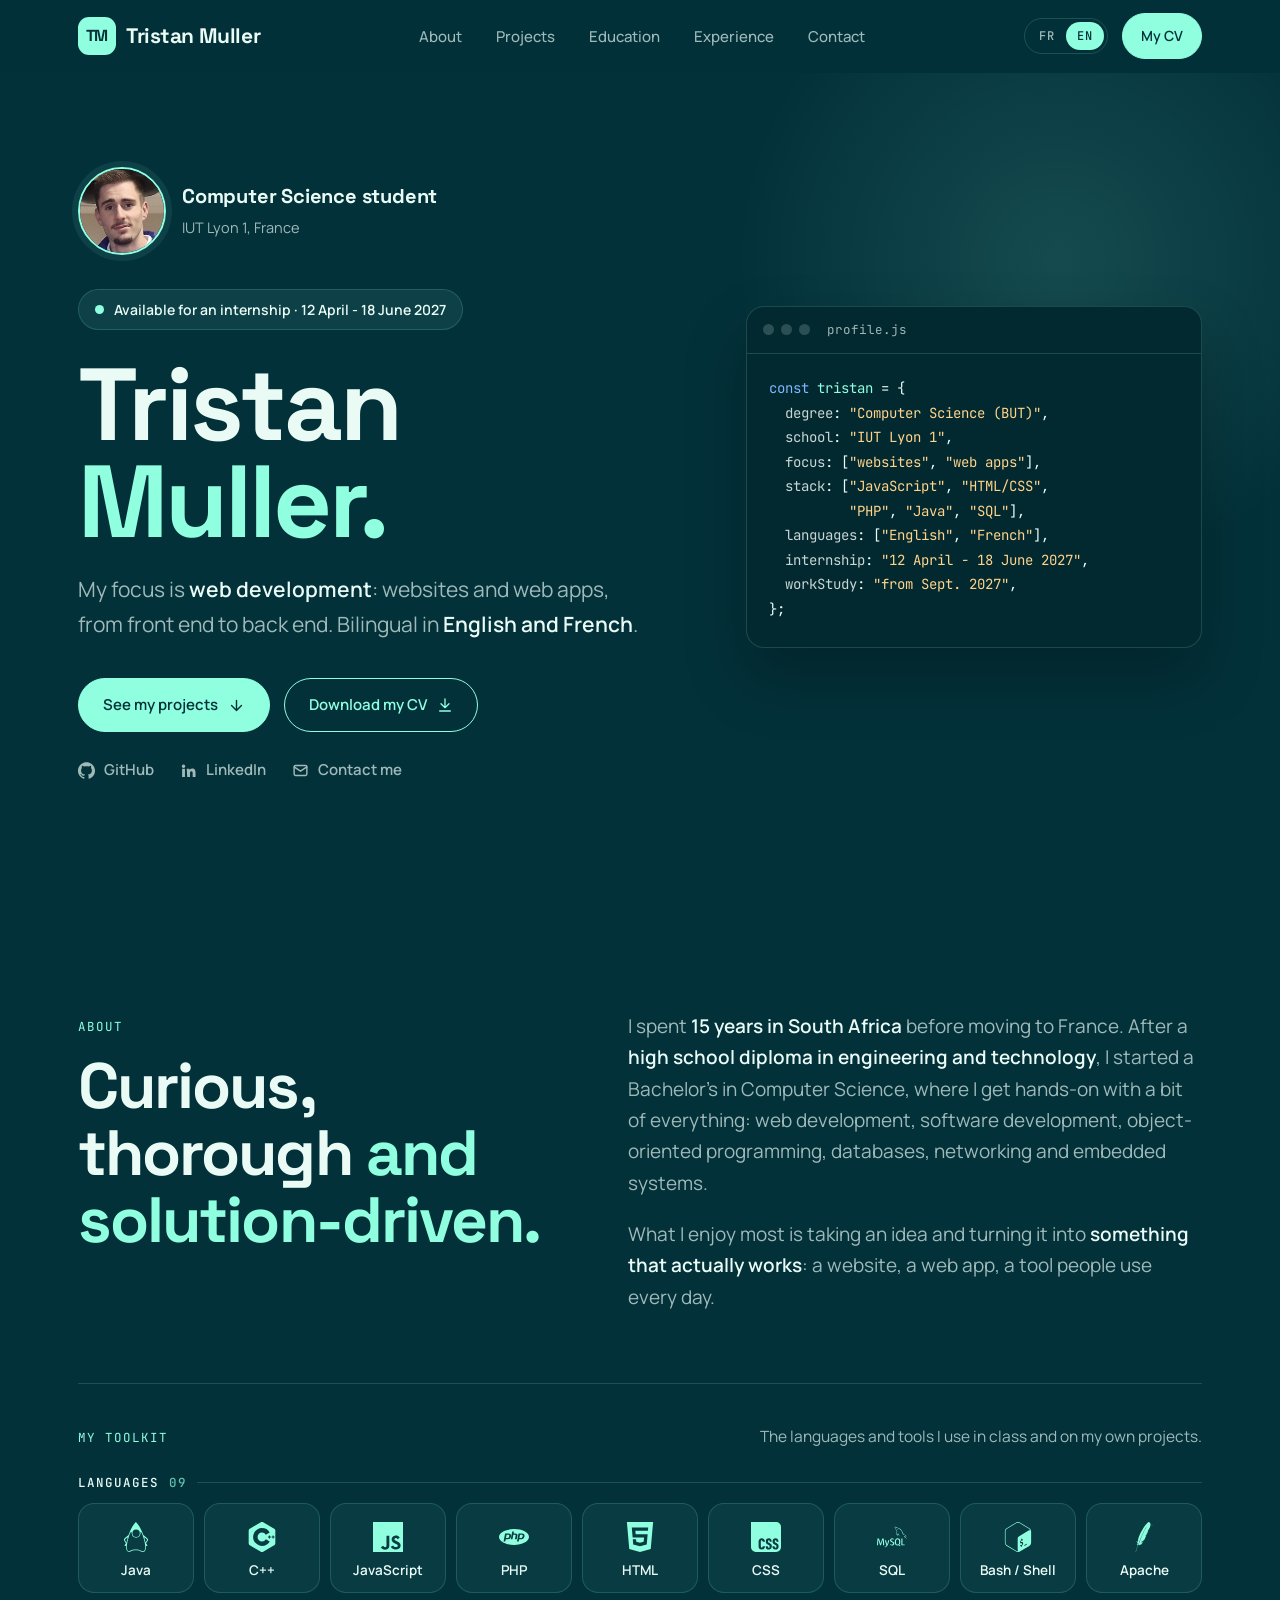
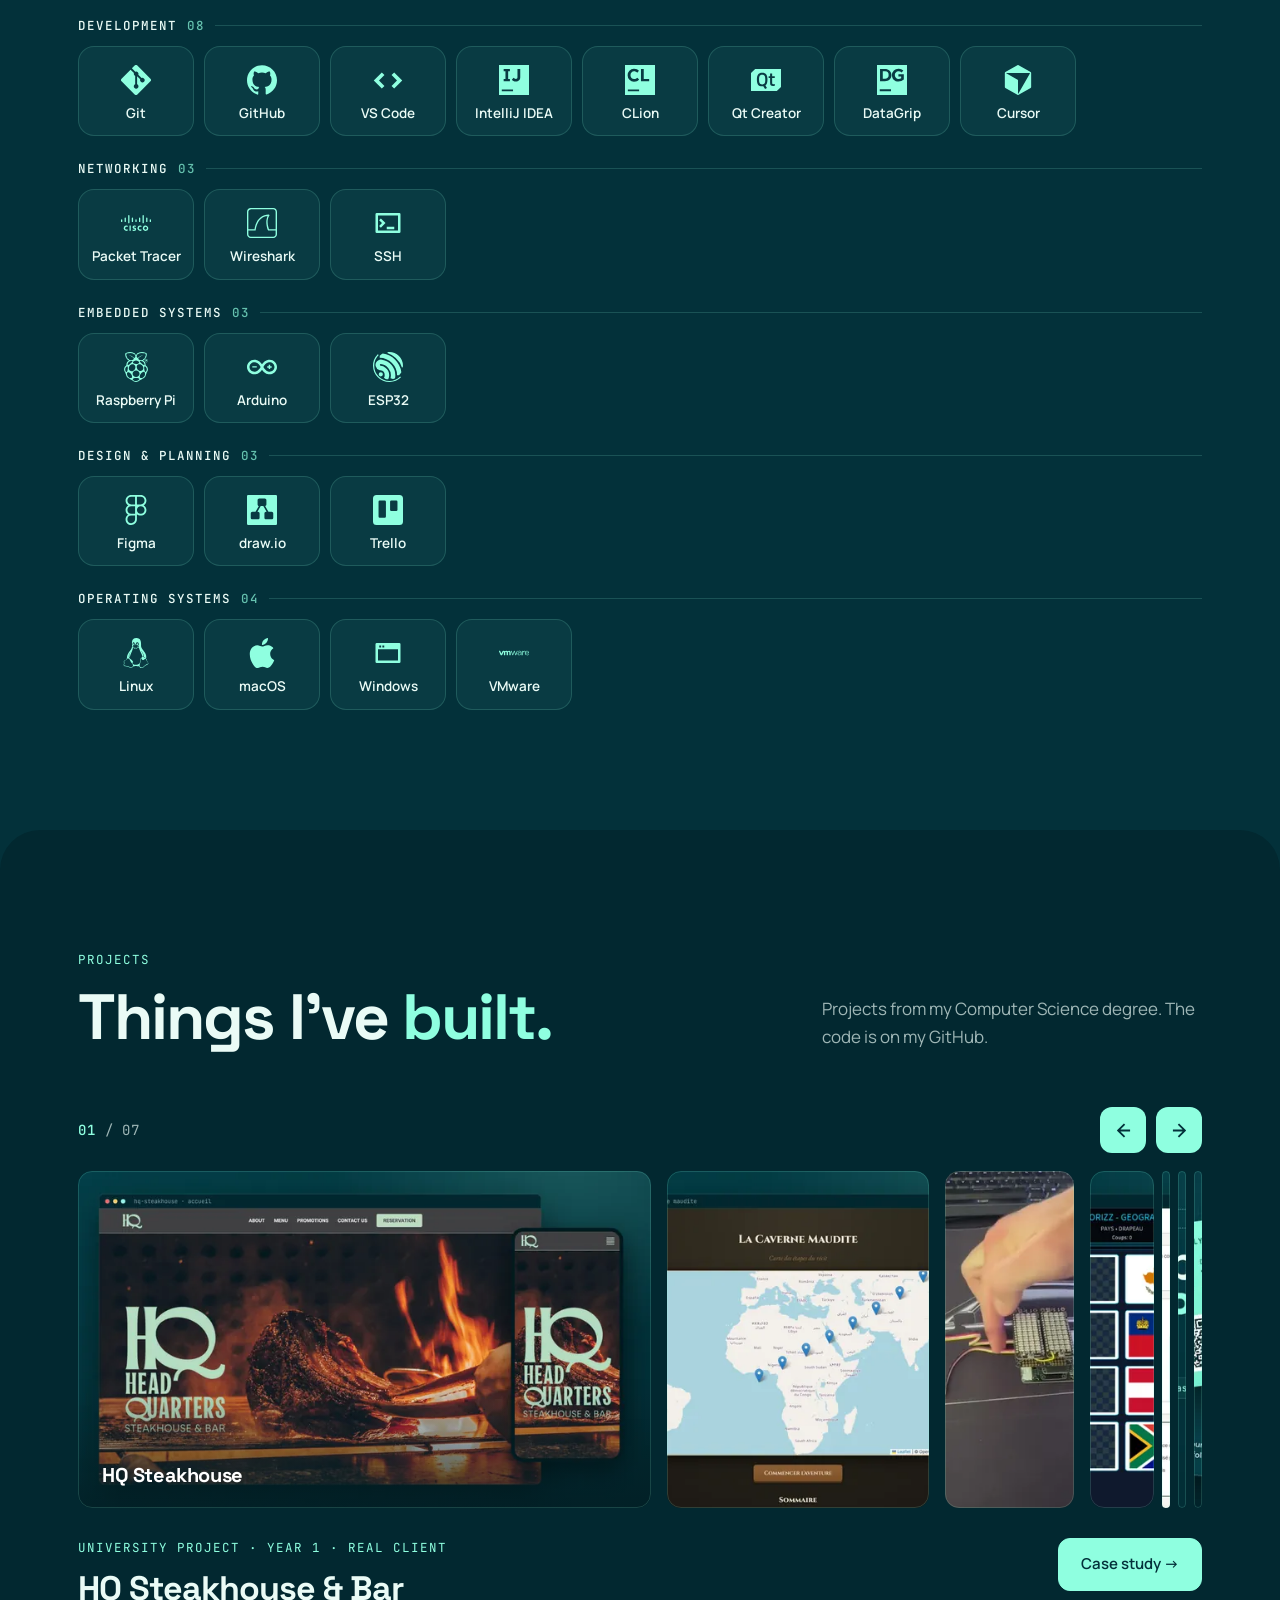
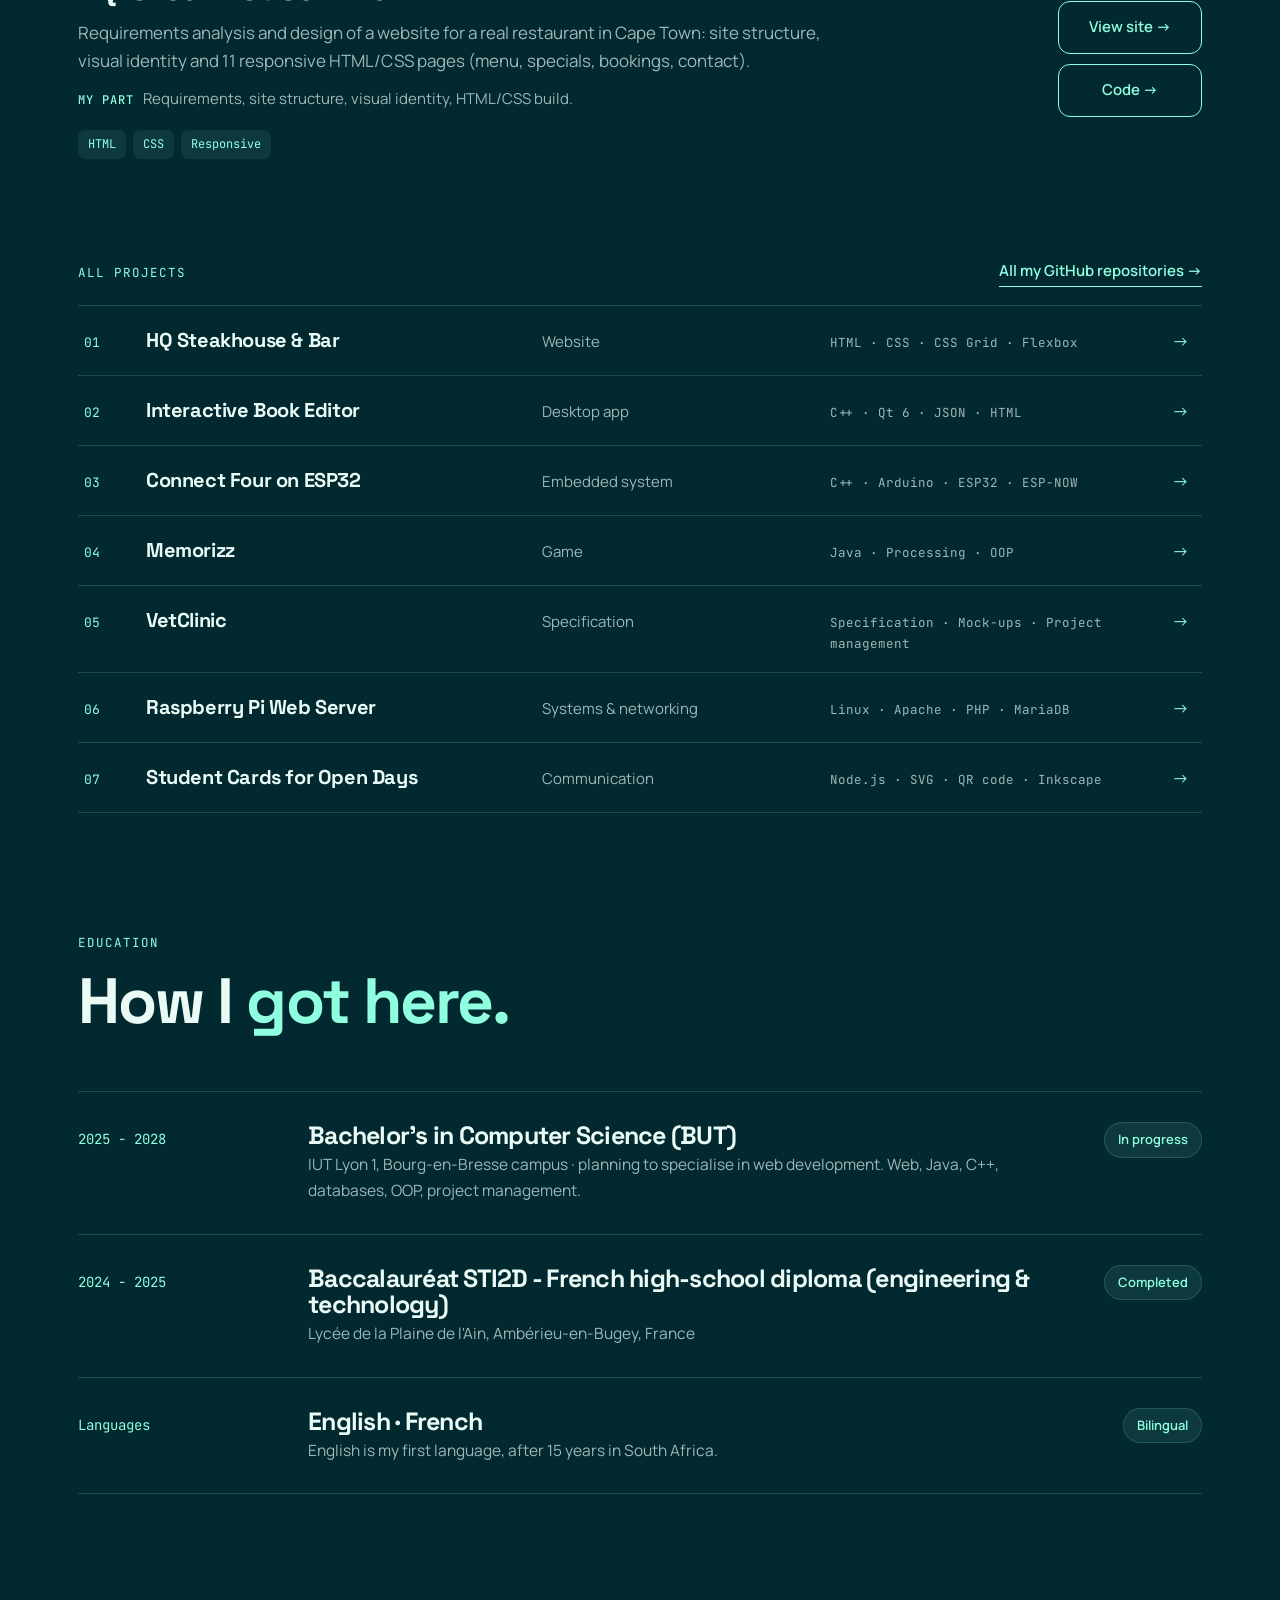
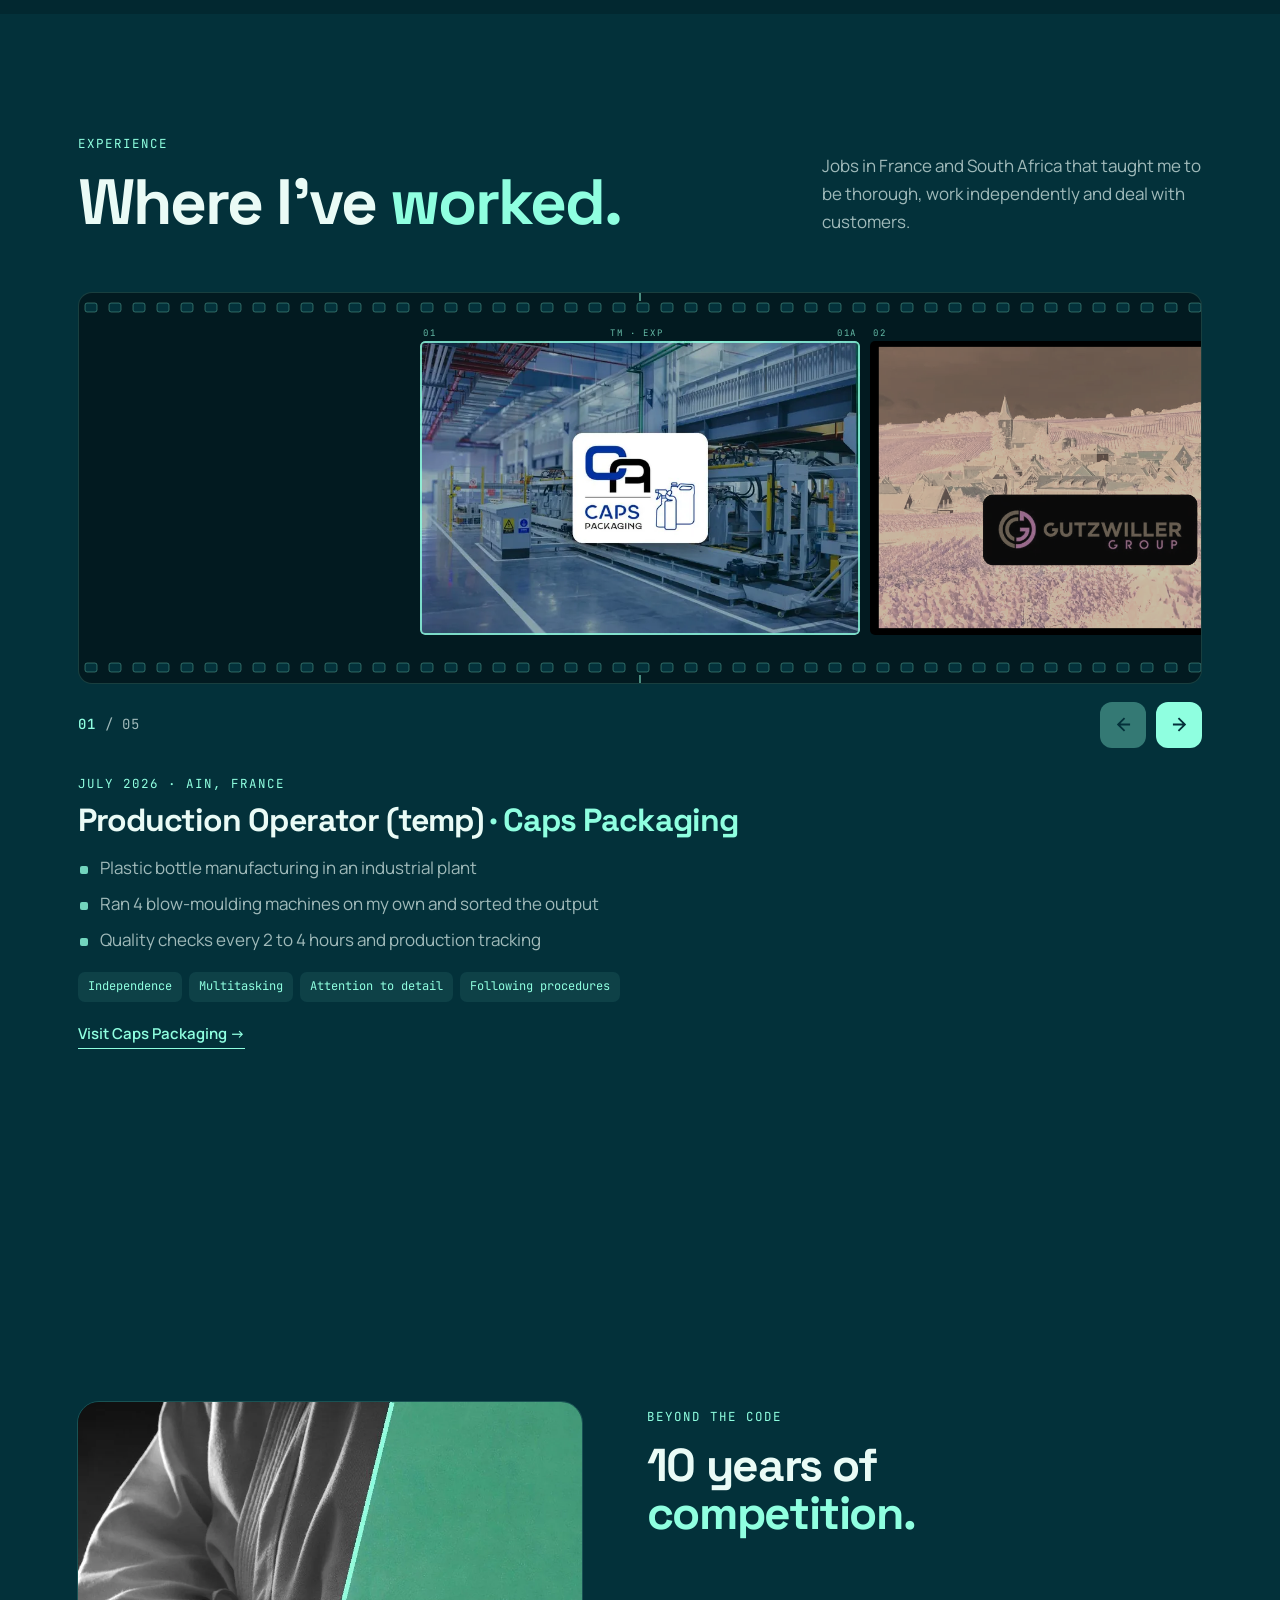
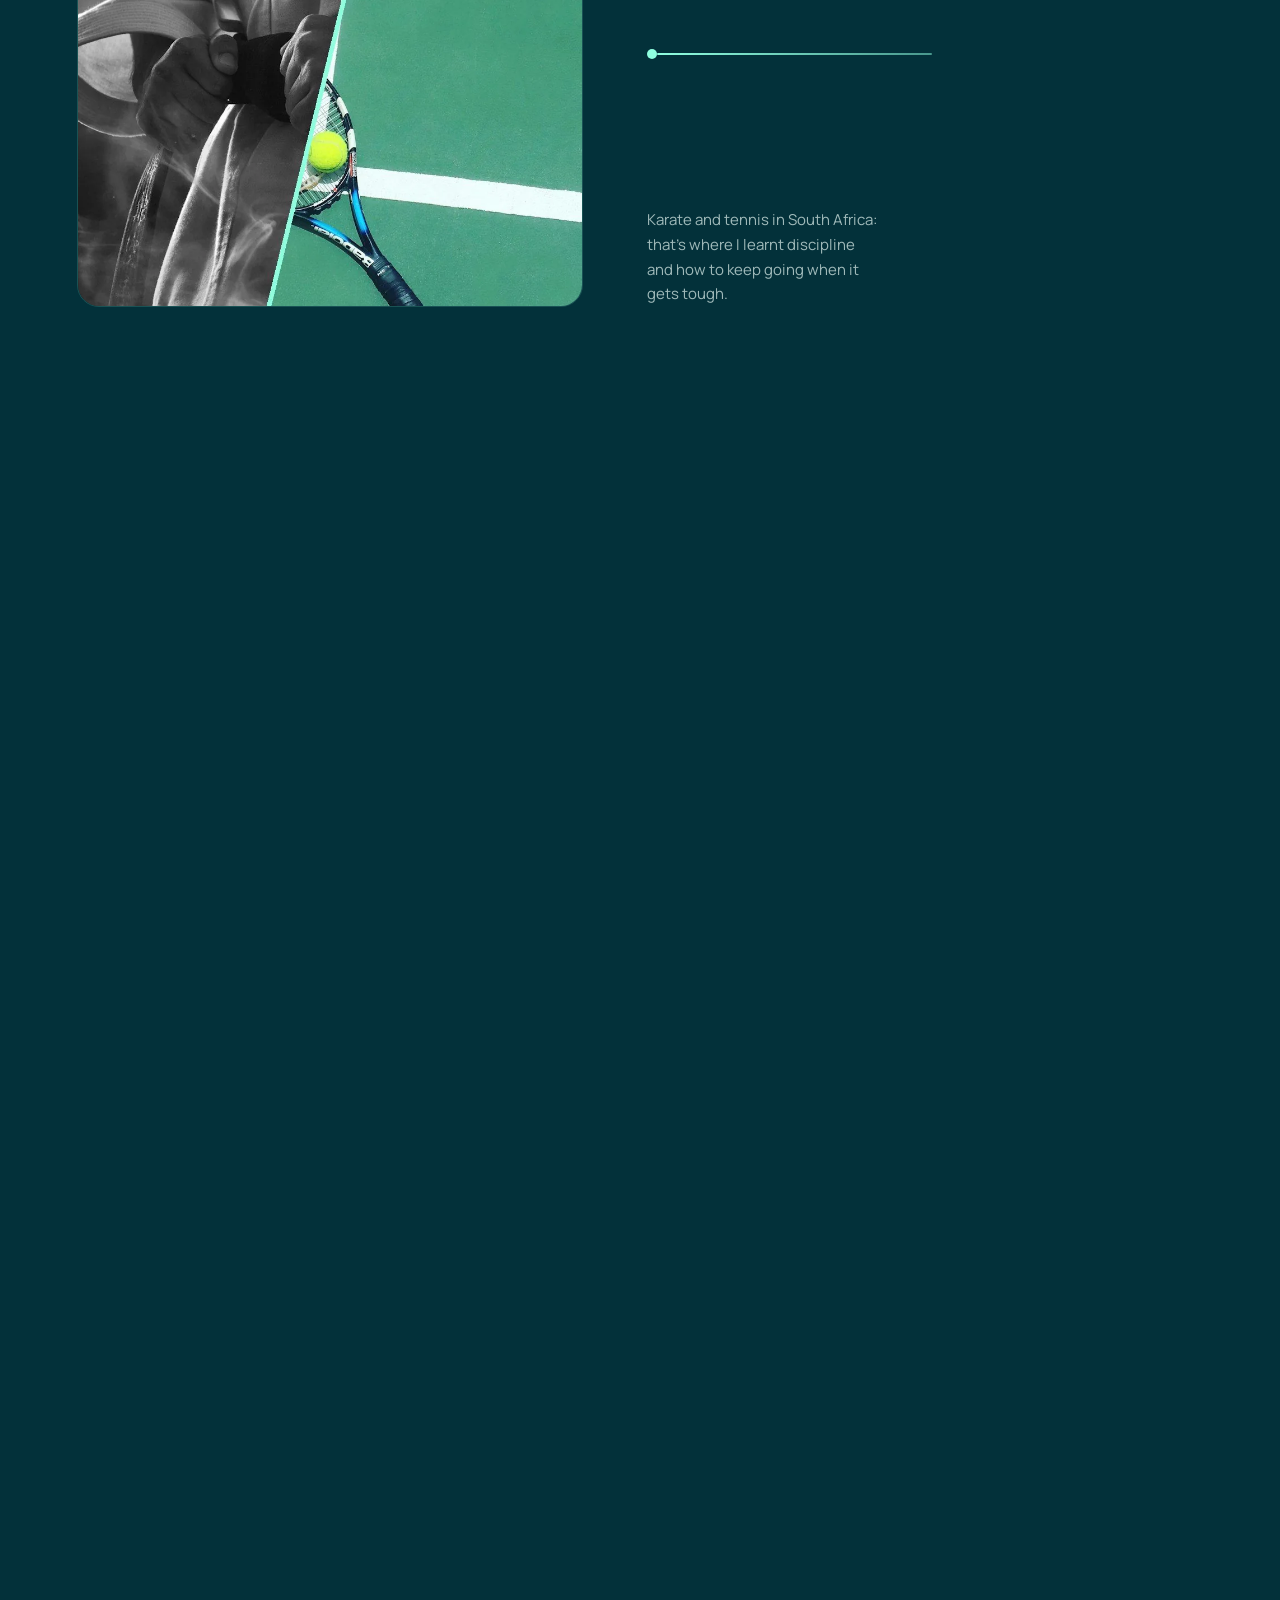
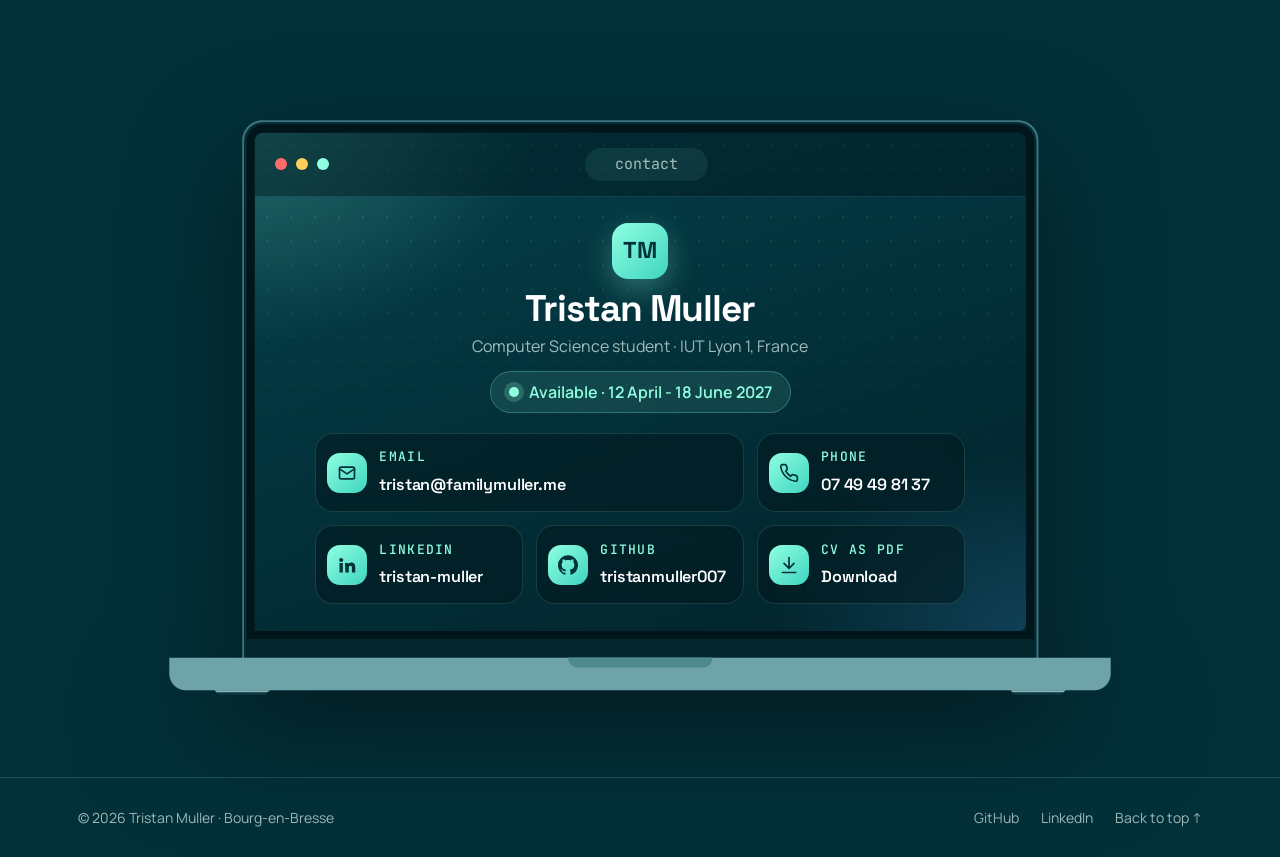
==== commit d2d6c9d8: "Retour à l'identité d'origine (pétrole et menthe) avec captures réelles, études de cas et contact co" ====
--- a/index.html
+++ b/index.html
@@ -1,333 +1,699 @@
 <!DOCTYPE html>
-<html lang="fr" data-title-en="Tristan Muller · Computer Science Student" data-desc-en="Portfolio of Tristan Muller, Computer Science student at IUT Lyon 1, France, focused on web development. Available for an internship from 12 April to 18 June 2027.">
+<html lang="fr">
 <head>
-<meta charset="UTF-8">
-<meta name="viewport" content="width=device-width, initial-scale=1">
-<title>Tristan Muller · Étudiant en BUT Informatique</title>
-<meta name="description" content="Portfolio de Tristan Muller, étudiant en BUT Informatique à l&#x27;IUT Lyon 1, orienté développement web. Disponible pour un stage du 12 avril au 18 juin 2027.">
-<meta name="author" content="Tristan Muller">
-<meta name="theme-color" content="#0D0E10">
-<meta name="color-scheme" content="dark">
-<link rel="canonical" href="https://tristanmuller007.github.io/Portfolio/">
-<meta property="og:type" content="profile">
-<meta property="og:site_name" content="Tristan Muller">
-<meta property="og:locale" content="fr_FR">
-<meta property="og:locale:alternate" content="en_GB">
-<meta property="og:url" content="https://tristanmuller007.github.io/Portfolio/">
-<meta property="og:title" content="Tristan Muller · Étudiant en BUT Informatique">
-<meta property="og:description" content="Portfolio de Tristan Muller, étudiant en BUT Informatique à l&#x27;IUT Lyon 1, orienté développement web. Disponible pour un stage du 12 avril au 18 juin 2027.">
-<meta property="og:image" content="https://tristanmuller007.github.io/Portfolio/assets/img/og.jpg">
-<meta property="og:image:width" content="1200">
-<meta property="og:image:height" content="630">
-<meta name="twitter:card" content="summary_large_image">
-<link rel="icon" href="assets/icons/favicon-32.png?v=20261117" type="image/png" sizes="32x32">
-<link rel="shortcut icon" href="assets/icons/favicon.ico?v=20261117">
-<link rel="apple-touch-icon" href="assets/icons/apple-touch-icon.png?v=20261117">
-<link rel="manifest" href="site.webmanifest?v=20261117">
-<link rel="preconnect" href="https://fonts.googleapis.com">
-<link rel="preconnect" href="https://fonts.gstatic.com" crossorigin>
-<link rel="stylesheet" href="https://fonts.googleapis.com/css2?family=Inter+Tight:wght@400;500;600;700&family=Instrument+Serif:ital@0;1&family=JetBrains+Mono:wght@400;500&display=swap">
-<link rel="stylesheet" href="css/style.css?v=20261117">
-<script>(function(){var d=document.documentElement,l;try{var q=new URLSearchParams(location.search).get('lang');if(q==='en'||q==='fr'){l=q;localStorage.setItem('tm-lang',q)}else{l=localStorage.getItem('tm-lang')}}catch(e){}if(l!=='en'&&l!=='fr'){l=(navigator.language||'fr').slice(0,2)==='fr'?'fr':'en'}d.lang=l;d.classList.add('js');d.setAttribute('data-title-fr',document.title);if(l==='en'){document.title=d.getAttribute('data-title-en')}})();</script>
-<script src="js/main.js?v=20261117" defer></script>
-<script type="application/ld+json">{"@context": "https://schema.org", "@type": "Person", "name": "Tristan Muller", "url": "https://tristanmuller007.github.io/Portfolio/", "image": "https://tristanmuller007.github.io/Portfolio/assets/img/portrait.jpg", "email": "mailto:tristan@familymuller.me", "jobTitle": "Étudiant en BUT Informatique", "alumniOf": {"@type": "CollegeOrUniversity", "name": "IUT Lyon 1"}, "address": {"@type": "PostalAddress", "addressLocality": "Bourg-en-Bresse", "addressCountry": "FR"}, "knowsLanguage": ["fr", "en"], "sameAs": ["https://github.com/tristanmuller007", "https://www.linkedin.com/in/tristan-muller-8a808934a/"]}</script>
+  <meta charset="UTF-8">
+  <meta name="viewport" content="width=device-width, initial-scale=1">
+  <title>Tristan Muller - Étudiant en BUT Informatique</title>
+  <meta name="description" content="Portfolio de Tristan Muller, étudiant en BUT Informatique à l'IUT Lyon 1. Projets, expériences et contact. Disponible pour un stage du 12 avril au 18 juin 2027.">
+  <meta name="color-scheme" content="dark">
+  <meta name="theme-color" content="#03313A">
+  <meta name="author" content="Tristan Muller">
+  <link rel="canonical" href="https://tristanmuller007.github.io/Portfolio/">
+  <meta property="og:type" content="profile">
+  <meta property="og:site_name" content="Tristan Muller">
+  <meta property="og:locale" content="fr_FR">
+  <meta property="og:locale:alternate" content="en_GB">
+  <meta property="og:url" content="https://tristanmuller007.github.io/Portfolio/">
+  <meta property="og:title" content="Tristan Muller - Étudiant en BUT Informatique">
+  <meta property="og:description" content="Étudiant en BUT Informatique à l'IUT Lyon 1, bilingue anglais-français. Disponible pour un stage du 12 avril au 18 juin 2027.">
+  <meta property="og:image" content="https://tristanmuller007.github.io/Portfolio/assets/img/og.jpg">
+  <meta property="og:image:width" content="1200">
+  <meta property="og:image:height" content="630">
+  <meta name="twitter:card" content="summary_large_image">
+  <link rel="icon" type="image/png" sizes="32x32" href="https://tristanmuller007.github.io/Portfolio/assets/icons/favicon-32.png?v=3">
+  <link rel="shortcut icon" href="https://tristanmuller007.github.io/Portfolio/assets/icons/favicon.ico?v=3">
+  <link rel="apple-touch-icon" sizes="180x180" href="https://tristanmuller007.github.io/Portfolio/assets/icons/apple-touch-icon.png?v=3">
+  <link rel="manifest" href="site.webmanifest">
+  <script type="application/ld+json">{"@context":"https://schema.org","@type":"Person","name":"Tristan Muller","url":"https://tristanmuller007.github.io/Portfolio/","image":"https://tristanmuller007.github.io/Portfolio/assets/img/portrait.jpg","email":"mailto:tristan@familymuller.me","jobTitle":"Étudiant en BUT Informatique","alumniOf":{"@type":"CollegeOrUniversity","name":"IUT Lyon 1"},"address":{"@type":"PostalAddress","addressLocality":"Bourg-en-Bresse","addressCountry":"FR"},"knowsLanguage":["fr","en"],"sameAs":["https://github.com/tristanmuller007","https://www.linkedin.com/in/tristan-muller-8a808934a/"]}</script>
+  <link rel="preconnect" href="https://fonts.googleapis.com">
+  <link rel="preconnect" href="https://fonts.gstatic.com" crossorigin>
+  <link rel="stylesheet" href="https://fonts.googleapis.com/css2?family=Space+Grotesk:wght@500;600;700&family=Manrope:wght@400;500;600;700&family=JetBrains+Mono:wght@400;500&display=swap">
+
+  <link rel="stylesheet" href="css/style.css?v=20261118">
+  <script src="js/main.js?v=20261118" defer></script>
 </head>
+
 <body>
-<a class="skip" href="#main"><span data-l="fr">Aller au contenu</span><span data-l="en" lang="en">Skip to content</span></a>
-<div class="progress" aria-hidden="true"><span></span></div>
+<a class="skip" href="#top" data-i18n="a11y.skip">Aller au contenu</a>
+
 <header class="nav" id="nav">
-  <div class="wrap nav__in">
-    <a class="brand" href="#top"><span class="brand__mark" aria-hidden="true">TM</span><span class="brand__name">Tristan Muller</span></a>
-    <nav class="nav__menu" id="menu" aria-label="Navigation">
-      <ul><li><a href="#top" data-nav="top"><span data-l="fr">Accueil</span><span data-l="en" lang="en">Home</span></a></li><li><a href="#about" data-nav="about"><span data-l="fr">À propos</span><span data-l="en" lang="en">About</span></a></li><li><a href="#skills" data-nav="skills"><span data-l="fr">Compétences</span><span data-l="en" lang="en">Skills</span></a></li><li><a href="#projects" data-nav="projects"><span data-l="fr">Projets</span><span data-l="en" lang="en">Projects</span></a></li><li><a href="#experience" data-nav="experience"><span data-l="fr">Expérience</span><span data-l="en" lang="en">Experience</span></a></li><li><a href="#contact" data-nav="contact"><span data-l="fr">Contact</span><span data-l="en" lang="en">Contact</span></a></li></ul>
+  <div class="wrap nav__inner">
+    <a href="#top" class="logo" aria-label="Retour en haut de page" data-i18n-attr="aria-label:a11y.top"><span class="logo__mark">TM</span>Tristan Muller</a>
+
+    <nav aria-label="Navigation principale" data-i18n-attr="aria-label:a11y.nav">
+      <ul class="nav__menu" id="menu">
+        <li><a href="#about" data-nav data-i18n="nav.about">À propos</a></li>
+        <li><a href="#projets" data-nav data-i18n="nav.projects">Projets</a></li>
+        <li><a href="#parcours" data-nav data-i18n="nav.education">Parcours</a></li>
+        <li><a href="#experiences" data-nav data-i18n="nav.experience">Expériences</a></li>
+        <li><a href="#contact" data-nav data-i18n="nav.contact">Contact</a></li>
+      </ul>
     </nav>
-    <div class="nav__tools">
-      <div class="lang" role="group" aria-label="Langue / Language">
-        <button type="button" data-set-lang="fr" aria-pressed="true">FR</button>
-        <button type="button" data-set-lang="en" aria-pressed="false">EN</button>
-      </div>
-      <a class="btn btn--solid btn--sm nav__cv" data-l="fr" href="assets/cv/CV-Tristan-Muller-FR.pdf" download><svg class="i" viewBox="0 0 24 24" aria-hidden="true" focusable="false"><path d="M12 4v12M6 11l6 6 6-6M5 20h14"/></svg><span>CV</span></a><a class="btn btn--solid btn--sm nav__cv" data-l="en" lang="en" href="assets/cv/CV-Tristan-Muller-EN.pdf" download><svg class="i" viewBox="0 0 24 24" aria-hidden="true" focusable="false"><path d="M12 4v12M6 11l6 6 6-6M5 20h14"/></svg><span>CV</span></a>
-      <button class="burger" id="burger" type="button" aria-controls="menu" aria-expanded="false">
-        <svg class="i burger__open" viewBox="0 0 24 24" aria-hidden="true" focusable="false"><path d="M4 7h16M4 12h16M4 17h16"/></svg><svg class="i burger__close" viewBox="0 0 24 24" aria-hidden="true" focusable="false"><path d="M6 6l12 12M18 6 6 18"/></svg><span class="sr"><span data-l="fr">Menu</span><span data-l="en" lang="en">Menu</span></span>
+
+    <div class="nav__actions">
+      <div class="lang-switch" role="group" aria-label="Langue / Language">
+        <button type="button" data-lang="fr" aria-pressed="true">FR</button>
+        <button type="button" data-lang="en" aria-pressed="false">EN</button>
+      </div>
+
+      <a class="btn btn--solid btn--sm nav__cv" href="https://tristanmuller007.github.io/CV-Tristan-Muller/" target="_blank" rel="noopener" data-i18n="nav.cv">Mon CV</a>
+
+      <button class="burger" id="burger" type="button" aria-label="Ouvrir le menu" data-i18n-attr="aria-label:a11y.menu" aria-controls="menu" aria-expanded="false">
+        <svg viewBox="0 0 24 24" aria-hidden="true"><path d="M4 7h16M4 12h16M4 17h16"/></svg>
       </button>
     </div>
   </div>
 </header>
-<main id="main">
-<section class="hero" id="top" aria-labelledby="hero-title">
-  <div class="wrap hero__in">
-    <div class="hero__text">
-      <p class="avail reveal"><span class="avail__dot" aria-hidden="true"></span><span data-l="fr">Disponible pour un stage · 12 avril - 18 juin 2027</span><span data-l="en" lang="en">Available for an internship · 12 April - 18 June 2027</span></p>
-      <h1 class="hero__name reveal" id="hero-title">Tristan <em>Muller</em></h1>
-      <p class="hero__role reveal"><span data-l="fr">Étudiant en BUT Informatique · orienté développement web</span><span data-l="en" lang="en">Computer Science Student · Aspiring Web Developer</span></p>
-      <p class="hero__place reveal"><svg class="i" viewBox="0 0 24 24" aria-hidden="true" focusable="false"><path d="M12 21s7-6.2 7-11.5A7 7 0 0 0 5 9.5C5 14.8 12 21 12 21z"/><circle cx="12" cy="9.5" r="2.5"/></svg><span>IUT Lyon 1 · Bourg-en-Bresse, France</span></p>
-      <p class="hero__lead reveal"><span data-l="fr">Je construis des expériences numériques utiles, du site web responsive à l&#x27;application. J&#x27;étudie l&#x27;informatique à l&#x27;IUT Lyon 1, avec le développement web comme fil conducteur.</span><span data-l="en" lang="en">I build useful digital experiences, from responsive websites to applications. Currently studying Computer Science at IUT Lyon 1, with a focus on web development.</span></p>
-      <div class="hero__cta reveal">
-        <a class="btn btn--solid" href="#projects"><span data-l="fr">Voir mes projets</span><span data-l="en" lang="en">View my projects</span><svg class="i" viewBox="0 0 24 24" aria-hidden="true" focusable="false"><path d="M5 12h14M13 6l6 6-6 6"/></svg></a>
-        <a class="btn btn--ghost" data-l="fr" href="assets/cv/CV-Tristan-Muller-FR.pdf" download><svg class="i" viewBox="0 0 24 24" aria-hidden="true" focusable="false"><path d="M12 4v12M6 11l6 6 6-6M5 20h14"/></svg><span>Télécharger mon CV</span></a><a class="btn btn--ghost" data-l="en" lang="en" href="assets/cv/CV-Tristan-Muller-EN.pdf" download><svg class="i" viewBox="0 0 24 24" aria-hidden="true" focusable="false"><path d="M12 4v12M6 11l6 6 6-6M5 20h14"/></svg><span>Download my CV</span></a>
-        <a class="btn btn--ghost" href="#contact"><span data-l="fr">Me contacter</span><span data-l="en" lang="en">Contact me</span></a>
-      </div>
-      <ul class="social reveal">
-        <li><a href="https://github.com/tristanmuller007" target="_blank" rel="noopener"><svg class="i" viewBox="0 0 24 24" aria-hidden="true" focusable="false"><path fill="currentColor" stroke="none" d="M12 2a10 10 0 0 0-3.16 19.49c.5.09.68-.22.68-.48v-1.7c-2.78.6-3.37-1.34-3.37-1.34-.45-1.16-1.11-1.47-1.11-1.47-.91-.62.07-.6.07-.6 1 .07 1.53 1.03 1.53 1.03.9 1.52 2.34 1.08 2.91.83.09-.65.35-1.09.63-1.34-2.22-.25-4.55-1.11-4.55-4.94 0-1.09.39-1.98 1.03-2.68-.1-.25-.45-1.27.1-2.64 0 0 .84-.27 2.75 1.02a9.56 9.56 0 0 1 5 0c1.91-1.29 2.75-1.02 2.75-1.02.55 1.37.2 2.39.1 2.64.64.7 1.03 1.59 1.03 2.68 0 3.84-2.34 4.68-4.57 4.93.36.31.68.92.68 1.85v2.74c0 .27.18.58.69.48A10 10 0 0 0 12 2z"/></svg><span>GitHub</span></a></li>
-        <li><a href="https://www.linkedin.com/in/tristan-muller-8a808934a/" target="_blank" rel="noopener"><svg class="i" viewBox="0 0 24 24" aria-hidden="true" focusable="false"><path fill="currentColor" stroke="none" d="M4.98 3.5a2.5 2.5 0 1 1 0 5 2.5 2.5 0 0 1 0-5zM3 9.5h4V21H3zM9.5 9.5h3.8v1.6h.06c.53-1 1.83-2.06 3.77-2.06 4.03 0 4.77 2.65 4.77 6.1V21h-4v-5.2c0-1.24-.02-2.84-1.73-2.84-1.73 0-2 1.35-2 2.75V21h-4z"/></svg><span>LinkedIn</span></a></li>
-      </ul>
-    </div>
-    <div class="idcard reveal">
-      <picture>
-        <source srcset="assets/img/portrait.webp" type="image/webp">
-        <img class="idcard__photo" src="assets/img/portrait.jpg" alt="Portrait de Tristan Muller" data-alt-en="Portrait of Tristan Muller" width="320" height="320" fetchpriority="high">
-      </picture>
-      <dl class="idcard__list">
-        <div><dt><span data-l="fr">Formation</span><span data-l="en" lang="en">Studying</span></dt><dd><span data-l="fr">BUT Informatique · 2e année</span><span data-l="en" lang="en">BUT Computer Science · Year 2</span></dd></div>
-        <div><dt><span data-l="fr">Stage</span><span data-l="en" lang="en">Internship</span></dt><dd><span data-l="fr">10 semaines · avril - juin 2027</span><span data-l="en" lang="en">10 weeks · April - June 2027</span></dd></div>
-        <div><dt><span data-l="fr">Alternance</span><span data-l="en" lang="en">Work-study</span></dt><dd><span data-l="fr">BUT 3 · rentrée 2027</span><span data-l="en" lang="en">BUT year 3 · from Sept. 2027</span></dd></div>
-        <div><dt><span data-l="fr">Secteur</span><span data-l="en" lang="en">Area</span></dt><dd><span data-l="fr">Bourg-en-Bresse, Ambérieu, Lyon, Grenoble</span><span data-l="en" lang="en">Bourg-en-Bresse, Ambérieu, Lyon, Grenoble</span></dd></div>
-        <div><dt><span data-l="fr">Langues</span><span data-l="en" lang="en">Languages</span></dt><dd><span data-l="fr">Anglais et français, bilingue</span><span data-l="en" lang="en">English and French, bilingual</span></dd></div>
-      </dl>
-    </div>
-  </div>
-</section>
-<section class="section about" id="about" aria-labelledby="about-title">
-  <div class="wrap about__in">
-    <div class="sec-head reveal">
-      <p class="eyebrow"><span>01</span><span data-l="fr">À propos</span><span data-l="en" lang="en">About</span></p>
-      <h2 id="about-title"><span data-l="fr">Du Cap à <em>Bourg-en-Bresse.</em></span><span data-l="en" lang="en">From Cape Town to <em>Bourg-en-Bresse.</em></span></h2>
-    </div>
-    <div class="about__text reveal">
-      <p><span data-l="fr">J&#x27;ai grandi quinze ans en Afrique du Sud avant de m&#x27;installer dans l&#x27;Ain. Après un Bac STI2D, je suis entré en BUT Informatique à l&#x27;IUT Lyon 1, sur le site de Bourg-en-Bresse.</span><span data-l="en" lang="en">I grew up in South Africa, where I lived for fifteen years, before moving to the Ain region of France. After a French technology baccalauréat (STI2D), I started a Bachelor&#x27;s in Computer Science (BUT) at IUT Lyon 1, on the Bourg-en-Bresse campus.</span></p>
-      <p><span data-l="fr">Ce qui m&#x27;attire le plus, c&#x27;est le développement web : partir d&#x27;un vrai besoin, le poser sur une maquette, puis le transformer en pages qui fonctionnent. En cours, je travaille aussi sur des applications de bureau, des bases de données, des réseaux et de l&#x27;embarqué.</span><span data-l="en" lang="en">What I enjoy most is web development: starting from a real need, laying it out in a mock-up, then turning it into pages that work. My course also covers desktop apps, databases, networking and embedded systems.</span></p>
-      <p><span data-l="fr">Dix ans de compétition en karaté et en tennis m&#x27;ont appris à m&#x27;entraîner tous les jours et à ne pas lâcher quand ça résiste. J&#x27;applique la même exigence à mon travail, parfois même un peu trop.</span><span data-l="en" lang="en">Ten years of competitive karate and tennis taught me to train every day and keep going when things get hard. I bring the same standards to my work, sometimes a little too much.</span></p>
-    </div>
-    <dl class="facts reveal">
-      <div><dt>15 <span data-l="fr">ans</span><span data-l="en" lang="en">years</span></dt><dd><span data-l="fr">en Afrique du Sud</span><span data-l="en" lang="en">in South Africa</span></dd></div>
-      <div><dt>EN · FR</dt><dd><span data-l="fr">bilingue</span><span data-l="en" lang="en">bilingual</span></dd></div>
-      <div><dt>2025 - 2028</dt><dd><span data-l="fr">BUT Informatique, IUT Lyon 1</span><span data-l="en" lang="en">BUT Computer Science, IUT Lyon 1</span></dd></div>
-      <div><dt>2025</dt><dd><span data-l="fr">Bac STI2D, Ambérieu-en-Bugey</span><span data-l="en" lang="en">Baccalauréat STI2D, French high-school diploma</span></dd></div>
-    </dl>
-  </div>
-</section>
-<section class="section skills" id="skills" aria-labelledby="skills-title">
-  <div class="wrap">
-    <div class="sec-head sec-head--row reveal">
+
+<main id="top">
+
+  <section class="hero">
+    <div class="wrap hero__inner">
       <div>
-        <p class="eyebrow"><span>02</span><span data-l="fr">Compétences</span><span data-l="en" lang="en">Skills</span></p>
-        <h2 id="skills-title"><span data-l="fr">Ce que j'utilise <em>au quotidien.</em></span><span data-l="en" lang="en">What I <em>work with.</em></span></h2>
-      </div>
-      <p class="sec-head__intro"><span data-l="fr">Les langages et les outils que j&#x27;utilise en cours et sur mes projets, rangés par domaine.</span><span data-l="en" lang="en">The languages and tools I use in class and on my projects, grouped by area.</span></p>
-    </div>
-    <div class="skills__grid"><div class="skill reveal"><p class="skill__n">01</p><h3><span data-l="fr">Langages</span><span data-l="en" lang="en">Programming</span></h3><ul class="chips"><li><span class="ic" style="--i:url(/Portfolio/assets/icons/java.svg)" aria-hidden="true"></span>Java</li><li><span class="ic" style="--i:url(/Portfolio/assets/icons/cpp.svg)" aria-hidden="true"></span>C++</li><li><span class="ic" style="--i:url(/Portfolio/assets/icons/javascript.svg)" aria-hidden="true"></span>JavaScript</li><li><span class="ic" style="--i:url(/Portfolio/assets/icons/php.svg)" aria-hidden="true"></span>PHP</li><li><span class="ic" style="--i:url(/Portfolio/assets/icons/html.svg)" aria-hidden="true"></span>HTML</li><li><span class="ic" style="--i:url(/Portfolio/assets/icons/css.svg)" aria-hidden="true"></span>CSS</li><li><span class="ic" style="--i:url(/Portfolio/assets/icons/sql.svg)" aria-hidden="true"></span>SQL</li><li><span class="ic" style="--i:url(/Portfolio/assets/icons/bash.svg)" aria-hidden="true"></span>Bash / Shell</li></ul></div><div class="skill reveal"><p class="skill__n">02</p><h3><span data-l="fr">Outils de développement</span><span data-l="en" lang="en">Development tools</span></h3><ul class="chips"><li><span class="ic" style="--i:url(/Portfolio/assets/icons/git.svg)" aria-hidden="true"></span>Git</li><li><span class="ic" style="--i:url(/Portfolio/assets/icons/github.svg)" aria-hidden="true"></span>GitHub</li><li><span class="ic" style="--i:url(/Portfolio/assets/icons/vscode.svg)" aria-hidden="true"></span>VS Code</li><li><span class="ic" style="--i:url(/Portfolio/assets/icons/intellij.svg)" aria-hidden="true"></span>IntelliJ IDEA</li><li><span class="ic" style="--i:url(/Portfolio/assets/icons/clion.svg)" aria-hidden="true"></span>CLion</li><li><span class="ic" style="--i:url(/Portfolio/assets/icons/qt.svg)" aria-hidden="true"></span>Qt Creator</li><li><span class="ic" style="--i:url(/Portfolio/assets/icons/datagrip.svg)" aria-hidden="true"></span>DataGrip</li><li><span class="ic" style="--i:url(/Portfolio/assets/icons/cursor.svg)" aria-hidden="true"></span>Cursor</li></ul></div><div class="skill reveal"><p class="skill__n">03</p><h3><span data-l="fr">Réseau &amp; serveurs</span><span data-l="en" lang="en">Networking &amp; servers</span></h3><ul class="chips"><li><span class="ic" style="--i:url(/Portfolio/assets/icons/cisco.svg)" aria-hidden="true"></span>Cisco Packet Tracer</li><li><span class="ic" style="--i:url(/Portfolio/assets/icons/wireshark.svg)" aria-hidden="true"></span>Wireshark</li><li><span class="ic" style="--i:url(/Portfolio/assets/icons/ssh.svg)" aria-hidden="true"></span>SSH</li><li><span class="ic" style="--i:url(/Portfolio/assets/icons/apache.svg)" aria-hidden="true"></span>Apache</li></ul></div><div class="skill reveal"><p class="skill__n">04</p><h3><span data-l="fr">Systèmes embarqués</span><span data-l="en" lang="en">Embedded systems</span></h3><ul class="chips"><li><span class="ic" style="--i:url(/Portfolio/assets/icons/raspberrypi.svg)" aria-hidden="true"></span>Raspberry Pi</li><li><span class="ic" style="--i:url(/Portfolio/assets/icons/arduino.svg)" aria-hidden="true"></span>Arduino</li><li><span class="ic" style="--i:url(/Portfolio/assets/icons/esp32.svg)" aria-hidden="true"></span>ESP32</li></ul></div><div class="skill reveal"><p class="skill__n">05</p><h3><span data-l="fr">Conception &amp; organisation</span><span data-l="en" lang="en">Design &amp; planning</span></h3><ul class="chips"><li><span class="ic" style="--i:url(/Portfolio/assets/icons/figma.svg)" aria-hidden="true"></span>Figma</li><li><span class="ic" style="--i:url(/Portfolio/assets/icons/drawio.svg)" aria-hidden="true"></span>draw.io</li><li><span class="ic" style="--i:url(/Portfolio/assets/icons/trello.svg)" aria-hidden="true"></span>Trello</li></ul></div><div class="skill reveal"><p class="skill__n">06</p><h3><span data-l="fr">Systèmes d&#x27;exploitation</span><span data-l="en" lang="en">Operating systems</span></h3><ul class="chips"><li><span class="ic" style="--i:url(/Portfolio/assets/icons/linux.svg)" aria-hidden="true"></span>Linux</li><li><span class="ic" style="--i:url(/Portfolio/assets/icons/macos.svg)" aria-hidden="true"></span>macOS</li><li><span class="ic" style="--i:url(/Portfolio/assets/icons/windows.svg)" aria-hidden="true"></span>Windows</li><li><span class="ic" style="--i:url(/Portfolio/assets/icons/vmware.svg)" aria-hidden="true"></span>VMware</li></ul></div></div>
-  </div>
-</section>
-<section class="section projects" id="projects" aria-labelledby="projects-title">
-  <div class="wrap">
-    <div class="sec-head sec-head--row reveal">
-      <div>
-        <p class="eyebrow"><span>03</span><span data-l="fr">Projets</span><span data-l="en" lang="en">Projects</span></p>
-        <h2 id="projects-title"><span data-l="fr">Ce que j'ai <em>construit.</em></span><span data-l="en" lang="en">Things I've <em>built.</em></span></h2>
-      </div>
-      <p class="sec-head__intro"><span data-l="fr">Des projets réalisés pendant mon BUT Informatique, et un projet en cours. Chaque étude de cas détaille le contexte, ma part du travail et le code.</span><span data-l="en" lang="en">Projects from my Computer Science degree, plus one in progress. Each case study covers the context, my part of the work and the code.</span></p>
-    </div>
-    <div class="filters reveal" role="group" aria-label="Filtrer les projets"><button type="button" class="filter" data-filter="all" aria-pressed="true"><span data-l="fr">Tous</span><span data-l="en" lang="en">All</span></button><button type="button" class="filter" data-filter="web" aria-pressed="false"><span data-l="fr">Web</span><span data-l="en" lang="en">Web</span></button><button type="button" class="filter" data-filter="app" aria-pressed="false"><span data-l="fr">Applications</span><span data-l="en" lang="en">Apps</span></button><button type="button" class="filter" data-filter="embedded" aria-pressed="false"><span data-l="fr">Embarqué &amp; systèmes</span><span data-l="en" lang="en">Embedded &amp; systems</span></button><button type="button" class="filter" data-filter="design" aria-pressed="false"><span data-l="fr">Conception</span><span data-l="en" lang="en">Design &amp; planning</span></button></div>
-    <p class="sr" aria-live="polite" id="filter-status"></p>
-    <div class="grid"><article class="card card--feature reveal" data-cat="web">
-  <a class="card__media" href="projects/hq-steakhouse.html" tabindex="-1" aria-hidden="true"><img class="" src="assets/img/projects/hq-steakhouse/cover.webp" srcset="assets/img/projects/hq-steakhouse/cover-720.webp 720w, assets/img/projects/hq-steakhouse/cover.webp 1440w" sizes="(min-width: 1100px) 560px, (min-width: 760px) 50vw, 100vw" alt="Page d&#x27;accueil du site HQ Steakhouse sur ordinateur et sur téléphone" data-alt-en="HQ Steakhouse home page on desktop and mobile" width="1440" height="900" fetchpriority="high" decoding="async"></a>
-  <div class="card__body">
-    <p class="meta"><span class="meta__cat"><span data-l="fr">Site web</span><span data-l="en" lang="en">Website</span></span><span><span data-l="fr">BUT 1 · Client réel au Cap</span><span data-l="en" lang="en">Year 1 · Real client in Cape Town</span></span></p>
-    <h3 class="card__title"><a href="projects/hq-steakhouse.html">HQ Steakhouse &amp; Bar</a></h3>
-    <p class="card__desc"><span data-l="fr">Le site d&#x27;un vrai restaurant du Cap, de l&#x27;analyse des besoins jusqu&#x27;à la mise en ligne : 11 pages responsive pour la carte, les promotions, la réservation et le contact.</span><span data-l="en" lang="en">A website for a real restaurant in Cape Town, from requirements to launch: 11 responsive pages for the menu, specials, bookings and contact.</span></p>
-    <p class="card__part"><b><span data-l="fr">Ma part</span><span data-l="en" lang="en">My part</span></b> <span data-l="fr">Analyse des besoins, architecture du site, charte graphique, intégration HTML/CSS.</span><span data-l="en" lang="en">Requirements, site structure, visual identity, HTML/CSS build.</span></p>
-    <ul class="tags"><li>HTML</li><li>CSS</li><li>CSS Grid</li><li>Flexbox</li><li>Responsive</li></ul>
-    <div class="card__links"><a class="lnk lnk--main" href="projects/hq-steakhouse.html"><span data-l="fr">Étude de cas</span><span data-l="en" lang="en">Case study</span><svg class="i" viewBox="0 0 24 24" aria-hidden="true" focusable="false"><path d="M5 12h14M13 6l6 6-6 6"/></svg></a><a class="lnk" href="https://github.com/tristanmuller007/HQ-WEBSITE" target="_blank" rel="noopener"><svg class="i" viewBox="0 0 24 24" aria-hidden="true" focusable="false"><path fill="currentColor" stroke="none" d="M12 2a10 10 0 0 0-3.16 19.49c.5.09.68-.22.68-.48v-1.7c-2.78.6-3.37-1.34-3.37-1.34-.45-1.16-1.11-1.47-1.11-1.47-.91-.62.07-.6.07-.6 1 .07 1.53 1.03 1.53 1.03.9 1.52 2.34 1.08 2.91.83.09-.65.35-1.09.63-1.34-2.22-.25-4.55-1.11-4.55-4.94 0-1.09.39-1.98 1.03-2.68-.1-.25-.45-1.27.1-2.64 0 0 .84-.27 2.75 1.02a9.56 9.56 0 0 1 5 0c1.91-1.29 2.75-1.02 2.75-1.02.55 1.37.2 2.39.1 2.64.64.7 1.03 1.59 1.03 2.68 0 3.84-2.34 4.68-4.57 4.93.36.31.68.92.68 1.85v2.74c0 .27.18.58.69.48A10 10 0 0 0 12 2z"/></svg>GitHub<span class="sr"><span data-l="fr"> (nouvel onglet)</span><span data-l="en" lang="en"> (new tab)</span></span></a><a class="lnk" href="https://tristanmuller007.github.io/HQ-WEBSITE/Acceuil.html" target="_blank" rel="noopener"><span data-l="fr">Voir le site</span><span data-l="en" lang="en">Visit the site</span><svg class="i" viewBox="0 0 24 24" aria-hidden="true" focusable="false"><path d="M7 17 17 7M8 7h9v9"/></svg></a></div>
-  </div>
-</article><article class="card reveal" data-cat="app">
-  <a class="card__media" href="projects/livre-interactif.html" tabindex="-1" aria-hidden="true"><img class="" src="assets/img/projects/livre-interactif/cover.webp" srcset="assets/img/projects/livre-interactif/cover-720.webp 720w, assets/img/projects/livre-interactif/cover.webp 1440w" sizes="(min-width: 1100px) 560px, (min-width: 760px) 50vw, 100vw" alt="Fenêtre d&#x27;édition de l&#x27;application Qt avec la liste des pages du livre" data-alt-en="Editing window of the Qt app with the list of book pages" width="1440" height="900" fetchpriority="high" decoding="async"></a>
-  <div class="card__body">
-    <p class="meta"><span class="meta__cat"><span data-l="fr">Application de bureau</span><span data-l="en" lang="en">Desktop app</span></span><span><span data-l="fr">BUT 1 · Groupe de 3</span><span data-l="en" lang="en">Year 1 · Team of 3</span></span></p>
-    <h3 class="card__title"><a href="projects/livre-interactif.html"><span data-l="fr">Éditeur de livre interactif</span><span data-l="en" lang="en">Interactive Book Editor</span></a></h3>
-    <p class="card__desc"><span data-l="fr">Une application Qt pour écrire, jouer et publier un « livre dont vous êtes le héros » : éditeur de texte riche, points de vie et inventaire, sauvegarde JSON, export en site web avec carte interactive.</span><span data-l="en" lang="en">A Qt app to write, play and publish a choose-your-own-adventure book: rich-text editor, health points and inventory, JSON saves, and export to a website with an interactive map.</span></p>
-    <p class="card__part"><b><span data-l="fr">Ma part</span><span data-l="en" lang="en">My part</span></b> <span data-l="fr">Projet mené à trois sur le même dépôt Git, de la modélisation objet à l&#x27;export web.</span><span data-l="en" lang="en">Built by three of us on one Git repository, from the object model to the web export.</span></p>
-    <ul class="tags"><li>C++</li><li>Qt 6</li><li>JSON</li><li>HTML</li><li>JavaScript</li></ul>
-    <div class="card__links"><a class="lnk lnk--main" href="projects/livre-interactif.html"><span data-l="fr">Étude de cas</span><span data-l="en" lang="en">Case study</span><svg class="i" viewBox="0 0 24 24" aria-hidden="true" focusable="false"><path d="M5 12h14M13 6l6 6-6 6"/></svg></a><a class="lnk" href="https://github.com/tristanmuller007/Editeur-Livre-Heros-Qt" target="_blank" rel="noopener"><svg class="i" viewBox="0 0 24 24" aria-hidden="true" focusable="false"><path fill="currentColor" stroke="none" d="M12 2a10 10 0 0 0-3.16 19.49c.5.09.68-.22.68-.48v-1.7c-2.78.6-3.37-1.34-3.37-1.34-.45-1.16-1.11-1.47-1.11-1.47-.91-.62.07-.6.07-.6 1 .07 1.53 1.03 1.53 1.03.9 1.52 2.34 1.08 2.91.83.09-.65.35-1.09.63-1.34-2.22-.25-4.55-1.11-4.55-4.94 0-1.09.39-1.98 1.03-2.68-.1-.25-.45-1.27.1-2.64 0 0 .84-.27 2.75 1.02a9.56 9.56 0 0 1 5 0c1.91-1.29 2.75-1.02 2.75-1.02.55 1.37.2 2.39.1 2.64.64.7 1.03 1.59 1.03 2.68 0 3.84-2.34 4.68-4.57 4.93.36.31.68.92.68 1.85v2.74c0 .27.18.58.69.48A10 10 0 0 0 12 2z"/></svg>GitHub<span class="sr"><span data-l="fr"> (nouvel onglet)</span><span data-l="en" lang="en"> (new tab)</span></span></a></div>
-  </div>
-</article><article class="card reveal" data-cat="embedded">
-  <a class="card__media" href="projects/puissance-4-esp32.html" tabindex="-1" aria-hidden="true"><img class="" src="assets/img/projects/puissance-4-esp32/cover.webp" srcset="assets/img/projects/puissance-4-esp32/cover-720.webp 720w, assets/img/projects/puissance-4-esp32/cover.webp 1440w" sizes="(min-width: 1100px) 560px, (min-width: 760px) 50vw, 100vw" alt="Démonstration du Puissance 4 : matrice de LED et boutons reliés à une carte ESP32" data-alt-en="Connect Four demo: LED matrix and buttons wired to an ESP32 board" width="1440" height="900" loading="lazy" decoding="async"></a>
-  <div class="card__body">
-    <p class="meta"><span class="meta__cat"><span data-l="fr">Système embarqué</span><span data-l="en" lang="en">Embedded system</span></span><span><span data-l="fr">BUT 1 · Binôme</span><span data-l="en" lang="en">Year 1 · Pair project</span></span></p>
-    <h3 class="card__title"><a href="projects/puissance-4-esp32.html"><span data-l="fr">Puissance 4 sur ESP32</span><span data-l="en" lang="en">Connect Four on ESP32</span></a></h3>
-    <p class="card__desc"><span data-l="fr">Un Puissance 4 sur cartes ESP32 et matrice de LED, avec trois modes de jeu dont un duo en réseau sans fil entre deux cartes et un mode solo contre un bot.</span><span data-l="en" lang="en">Connect Four on ESP32 boards with an LED matrix, with three game modes including wireless two-player between two boards and a solo mode against a bot.</span></p>
-    <p class="card__part"><b><span data-l="fr">Ma part</span><span data-l="en" lang="en">My part</span></b> <span data-l="fr">L&#x27;affichage sur la matrice de LED et la communication sans fil ESP-NOW.</span><span data-l="en" lang="en">The LED matrix display and the ESP-NOW wireless link.</span></p>
-    <ul class="tags"><li>C++</li><li>Arduino</li><li>ESP32</li><li>ESP-NOW</li><li>NeoPixel</li></ul>
-    <div class="card__links"><a class="lnk lnk--main" href="projects/puissance-4-esp32.html"><span data-l="fr">Étude de cas</span><span data-l="en" lang="en">Case study</span><svg class="i" viewBox="0 0 24 24" aria-hidden="true" focusable="false"><path d="M5 12h14M13 6l6 6-6 6"/></svg></a><a class="lnk" href="https://github.com/tristanmuller007/Puissance4-ESP32" target="_blank" rel="noopener"><svg class="i" viewBox="0 0 24 24" aria-hidden="true" focusable="false"><path fill="currentColor" stroke="none" d="M12 2a10 10 0 0 0-3.16 19.49c.5.09.68-.22.68-.48v-1.7c-2.78.6-3.37-1.34-3.37-1.34-.45-1.16-1.11-1.47-1.11-1.47-.91-.62.07-.6.07-.6 1 .07 1.53 1.03 1.53 1.03.9 1.52 2.34 1.08 2.91.83.09-.65.35-1.09.63-1.34-2.22-.25-4.55-1.11-4.55-4.94 0-1.09.39-1.98 1.03-2.68-.1-.25-.45-1.27.1-2.64 0 0 .84-.27 2.75 1.02a9.56 9.56 0 0 1 5 0c1.91-1.29 2.75-1.02 2.75-1.02.55 1.37.2 2.39.1 2.64.64.7 1.03 1.59 1.03 2.68 0 3.84-2.34 4.68-4.57 4.93.36.31.68.92.68 1.85v2.74c0 .27.18.58.69.48A10 10 0 0 0 12 2z"/></svg>GitHub<span class="sr"><span data-l="fr"> (nouvel onglet)</span><span data-l="en" lang="en"> (new tab)</span></span></a><a class="lnk" href="https://youtu.be/QPD8s98ix84" target="_blank" rel="noopener"><span data-l="fr">Voir la vidéo</span><span data-l="en" lang="en">Watch the video</span><svg class="i" viewBox="0 0 24 24" aria-hidden="true" focusable="false"><path d="M7 17 17 7M8 7h9v9"/></svg></a></div>
-  </div>
-</article><article class="card reveal" data-cat="app">
-  <a class="card__media" href="projects/memorizz.html" tabindex="-1" aria-hidden="true"><img class="" src="assets/img/projects/memorizz/cover.webp" srcset="assets/img/projects/memorizz/cover-720.webp 720w, assets/img/projects/memorizz/cover.webp 1440w" sizes="(min-width: 1100px) 560px, (min-width: 760px) 50vw, 100vw" alt="Partie de Memorizz en cours, thème drapeaux, avec des cartes retournées" data-alt-en="A Memorizz game in progress, flags theme, with some cards turned over" width="1440" height="900" loading="lazy" decoding="async"></a>
-  <div class="card__body">
-    <p class="meta"><span class="meta__cat"><span data-l="fr">Jeu</span><span data-l="en" lang="en">Game</span></span><span><span data-l="fr">BUT 1 · Groupe de 4</span><span data-l="en" lang="en">Year 1 · Team of 4</span></span></p>
-    <h3 class="card__title"><a href="projects/memorizz.html">Memorizz</a></h3>
-    <p class="card__desc"><span data-l="fr">Un jeu de memory éducatif sur les drapeaux, les pays et les hymnes : 3 difficultés, un mode Enfer où les cartes se mélangent, un classement sauvegardé, deux langues et un mode sombre.</span><span data-l="en" lang="en">An educational memory game about flags, countries and anthems: 3 difficulty levels, a Hell mode where the cards shuffle, a saved leaderboard, two languages and a dark mode.</span></p>
-    <p class="card__part"><b><span data-l="fr">Ma part</span><span data-l="en" lang="en">My part</span></b> <span data-l="fr">Analyse des besoins, logique de jeu et interface, tests et présentation.</span><span data-l="en" lang="en">Requirements, game logic and interface, testing and the final presentation.</span></p>
-    <ul class="tags"><li>Java</li><li>Processing</li><li><span data-l="fr">POO</span><span data-l="en" lang="en">OOP</span></li></ul>
-    <div class="card__links"><a class="lnk lnk--main" href="projects/memorizz.html"><span data-l="fr">Étude de cas</span><span data-l="en" lang="en">Case study</span><svg class="i" viewBox="0 0 24 24" aria-hidden="true" focusable="false"><path d="M5 12h14M13 6l6 6-6 6"/></svg></a><a class="lnk" href="https://github.com/tristanmuller007/Memorizz" target="_blank" rel="noopener"><svg class="i" viewBox="0 0 24 24" aria-hidden="true" focusable="false"><path fill="currentColor" stroke="none" d="M12 2a10 10 0 0 0-3.16 19.49c.5.09.68-.22.68-.48v-1.7c-2.78.6-3.37-1.34-3.37-1.34-.45-1.16-1.11-1.47-1.11-1.47-.91-.62.07-.6.07-.6 1 .07 1.53 1.03 1.53 1.03.9 1.52 2.34 1.08 2.91.83.09-.65.35-1.09.63-1.34-2.22-.25-4.55-1.11-4.55-4.94 0-1.09.39-1.98 1.03-2.68-.1-.25-.45-1.27.1-2.64 0 0 .84-.27 2.75 1.02a9.56 9.56 0 0 1 5 0c1.91-1.29 2.75-1.02 2.75-1.02.55 1.37.2 2.39.1 2.64.64.7 1.03 1.59 1.03 2.68 0 3.84-2.34 4.68-4.57 4.93.36.31.68.92.68 1.85v2.74c0 .27.18.58.69.48A10 10 0 0 0 12 2z"/></svg>GitHub<span class="sr"><span data-l="fr"> (nouvel onglet)</span><span data-l="en" lang="en"> (new tab)</span></span></a></div>
-  </div>
-</article><article class="card reveal" data-cat="design">
-  <a class="card__media" href="projects/vetclinic.html" tabindex="-1" aria-hidden="true"><img class="" src="assets/img/projects/vetclinic/cover.webp" srcset="assets/img/projects/vetclinic/cover-720.webp 720w, assets/img/projects/vetclinic/cover.webp 1440w" sizes="(min-width: 1100px) 560px, (min-width: 760px) 50vw, 100vw" alt="Maquette du tableau de bord de l&#x27;application VetClinic" data-alt-en="Mock-up of the VetClinic dashboard" width="1440" height="900" loading="lazy" decoding="async"></a>
-  <div class="card__body">
-    <p class="meta"><span class="meta__cat"><span data-l="fr">Cahier des charges</span><span data-l="en" lang="en">Specification</span></span><span><span data-l="fr">BUT 1 · Groupe de 4</span><span data-l="en" lang="en">Year 1 · Team of 4</span></span></p>
-    <h3 class="card__title"><a href="projects/vetclinic.html">VetClinic</a></h3>
-    <p class="card__desc"><span data-l="fr">Le cahier des charges complet d&#x27;une application web de gestion de clinique vétérinaire : besoins, 8 modules, maquettes, dictionnaire de données, planning et devis.</span><span data-l="en" lang="en">The full specification for a veterinary clinic management web app: requirements, 8 modules, mock-ups, data dictionary, schedule and quote.</span></p>
-    <p class="card__part"><b><span data-l="fr">Ma part</span><span data-l="en" lang="en">My part</span></b> <span data-l="fr">Coordination du groupe et rédaction du cahier des charges.</span><span data-l="en" lang="en">Coordinating the team and writing the specification.</span></p>
-    <ul class="tags"><li><span data-l="fr">Cahier des charges</span><span data-l="en" lang="en">Specification</span></li><li><span data-l="fr">Maquettes</span><span data-l="en" lang="en">Mock-ups</span></li><li><span data-l="fr">Gestion de projet</span><span data-l="en" lang="en">Project management</span></li></ul>
-    <div class="card__links"><a class="lnk lnk--main" href="projects/vetclinic.html"><span data-l="fr">Étude de cas</span><span data-l="en" lang="en">Case study</span><svg class="i" viewBox="0 0 24 24" aria-hidden="true" focusable="false"><path d="M5 12h14M13 6l6 6-6 6"/></svg></a></div>
-  </div>
-</article><article class="card reveal" data-cat="embedded">
-  <a class="card__media" href="projects/serveur-raspberry-pi.html" tabindex="-1" aria-hidden="true"><img class="" src="assets/img/projects/serveur-raspberry-pi/cover.webp" srcset="assets/img/projects/serveur-raspberry-pi/cover-720.webp 720w, assets/img/projects/serveur-raspberry-pi/cover.webp 1440w" sizes="(min-width: 1100px) 560px, (min-width: 760px) 50vw, 100vw" alt="Visuel provisoire du projet Raspberry Pi" data-alt-en="Placeholder image for the Raspberry Pi project" width="1440" height="900" loading="lazy" decoding="async"><span class="badge-ph"><span data-l="fr">Visuel provisoire</span><span data-l="en" lang="en">Placeholder image</span></span></a>
-  <div class="card__body">
-    <p class="meta"><span class="meta__cat"><span data-l="fr">Systèmes &amp; réseau</span><span data-l="en" lang="en">Systems &amp; networking</span></span><span><span data-l="fr">BUT 1 · Binôme</span><span data-l="en" lang="en">Year 1 · Pair project</span></span></p>
-    <h3 class="card__title"><a href="projects/serveur-raspberry-pi.html"><span data-l="fr">Serveur web sur Raspberry Pi</span><span data-l="en" lang="en">Raspberry Pi Web Server</span></a></h3>
-    <p class="card__desc"><span data-l="fr">Un environnement de développement web monté de zéro sur un Raspberry Pi : serveur Apache, PHP, base de données MariaDB, Git et un script de sauvegarde en Bash.</span><span data-l="en" lang="en">A web development environment set up from scratch on a Raspberry Pi: Apache server, PHP, MariaDB database, Git and a Bash backup script.</span></p>
-    <p class="card__part"><b><span data-l="fr">Ma part</span><span data-l="en" lang="en">My part</span></b> <span data-l="fr">Installation et configuration du serveur, en binôme.</span><span data-l="en" lang="en">Installing and configuring the server, as a pair.</span></p>
-    <ul class="tags"><li>Linux</li><li>Apache</li><li>PHP</li><li>MariaDB</li><li>Bash</li><li>SSH</li></ul>
-    <div class="card__links"><a class="lnk lnk--main" href="projects/serveur-raspberry-pi.html"><span data-l="fr">Étude de cas</span><span data-l="en" lang="en">Case study</span><svg class="i" viewBox="0 0 24 24" aria-hidden="true" focusable="false"><path d="M5 12h14M13 6l6 6-6 6"/></svg></a></div>
-  </div>
-</article><article class="card reveal" data-cat="design">
-  <a class="card__media" href="projects/cartes-jpo.html" tabindex="-1" aria-hidden="true"><img class="" src="assets/img/projects/cartes-jpo/cover.webp" srcset="assets/img/projects/cartes-jpo/cover-720.webp 720w, assets/img/projects/cartes-jpo/cover.webp 1440w" sizes="(min-width: 1100px) 560px, (min-width: 760px) 50vw, 100vw" alt="Deux cartes étudiantes de l&#x27;IUT avec un QR code" data-alt-en="Two university student cards with a QR code" width="1440" height="900" loading="lazy" decoding="async"></a>
-  <div class="card__body">
-    <p class="meta"><span class="meta__cat"><span data-l="fr">Communication</span><span data-l="en" lang="en">Communication</span></span><span><span data-l="fr">BUT 1 · Groupe de 4</span><span data-l="en" lang="en">Year 1 · Team of 4</span></span></p>
-    <h3 class="card__title"><a href="projects/cartes-jpo.html"><span data-l="fr">Cartes étudiantes pour les JPO</span><span data-l="en" lang="en">Student Cards for Open Days</span></a></h3>
-    <p class="card__desc"><span data-l="fr">Des cartes étudiantes avec un QR code vers le site de chaque étudiant, pour présenter l&#x27;IUT aux Journées Portes Ouvertes. Les cartes sont générées automatiquement par un outil Node.js.</span><span data-l="en" lang="en">Student cards with a QR code linking to each student&#x27;s website, to present the university at its Open Days. The cards are generated automatically by a Node.js tool.</span></p>
-    <p class="card__part"><b><span data-l="fr">Ma part</span><span data-l="en" lang="en">My part</span></b> <span data-l="fr">Conception graphique des cartes, en groupe, et préparation de la soutenance. L&#x27;outil Node.js a été codé par un autre membre.</span><span data-l="en" lang="en">Card design, as a team, and preparing the final presentation. The Node.js tool was written by another team member.</span></p>
-    <ul class="tags"><li>Node.js</li><li>SVG</li><li>QR code</li><li>Inkscape</li></ul>
-    <div class="card__links"><a class="lnk lnk--main" href="projects/cartes-jpo.html"><span data-l="fr">Étude de cas</span><span data-l="en" lang="en">Case study</span><svg class="i" viewBox="0 0 24 24" aria-hidden="true" focusable="false"><path d="M5 12h14M13 6l6 6-6 6"/></svg></a><a class="lnk" href="https://github.com/tristanmuller007/Cartes-Etudiantes-JPO" target="_blank" rel="noopener"><svg class="i" viewBox="0 0 24 24" aria-hidden="true" focusable="false"><path fill="currentColor" stroke="none" d="M12 2a10 10 0 0 0-3.16 19.49c.5.09.68-.22.68-.48v-1.7c-2.78.6-3.37-1.34-3.37-1.34-.45-1.16-1.11-1.47-1.11-1.47-.91-.62.07-.6.07-.6 1 .07 1.53 1.03 1.53 1.03.9 1.52 2.34 1.08 2.91.83.09-.65.35-1.09.63-1.34-2.22-.25-4.55-1.11-4.55-4.94 0-1.09.39-1.98 1.03-2.68-.1-.25-.45-1.27.1-2.64 0 0 .84-.27 2.75 1.02a9.56 9.56 0 0 1 5 0c1.91-1.29 2.75-1.02 2.75-1.02.55 1.37.2 2.39.1 2.64.64.7 1.03 1.59 1.03 2.68 0 3.84-2.34 4.68-4.57 4.93.36.31.68.92.68 1.85v2.74c0 .27.18.58.69.48A10 10 0 0 0 12 2z"/></svg>GitHub<span class="sr"><span data-l="fr"> (nouvel onglet)</span><span data-l="en" lang="en"> (new tab)</span></span></a></div>
-  </div>
-</article><article class="card card--wip reveal" data-cat="web">
-  <div class="card__media"><img class="" src="assets/img/projects/kliento/cover-720.webp" alt="Visuel provisoire du projet Kliento" data-alt-en="Placeholder image for the Kliento project" width="720" height="450" loading="lazy" decoding="async"><span class="badge-ph"><span data-l="fr">Visuel provisoire</span><span data-l="en" lang="en">Placeholder image</span></span></div>
-  <div class="card__body">
-    <p class="meta"><span class="meta__cat"><span data-l="fr">Application web</span><span data-l="en" lang="en">Web app</span></span><span class="meta__wip"><span data-l="fr">En cours</span><span data-l="en" lang="en">In progress</span></span></p>
-    <h3 class="card__title">Kliento</h3>
-    <p class="card__desc"><span data-l="fr">Une application de gestion des clients et des factures : portail client sécurisé, modèle de données et premières pages de connexion reliées à la base.</span><span data-l="en" lang="en">A client and invoice management app: secure client portal, data model and the first login pages connected to the database.</span></p>
-    <p class="card__part"><b><span data-l="fr">Ma part</span><span data-l="en" lang="en">My part</span></b> <span data-l="fr">Maquette Figma de tout le site, cahier des charges, dossier d&#x27;analyse et de conception, pages de connexion.</span><span data-l="en" lang="en">Figma mock-up of the whole site, specification, analysis and design document, login pages.</span></p>
-    <ul class="tags"><li>PHP</li><li>SQL</li><li>Figma</li></ul>
-  </div>
-</article></div>
-    <p class="projects__more reveal"><a class="lnk" href="https://github.com/tristanmuller007?tab=repositories" target="_blank" rel="noopener"><svg class="i" viewBox="0 0 24 24" aria-hidden="true" focusable="false"><path fill="currentColor" stroke="none" d="M12 2a10 10 0 0 0-3.16 19.49c.5.09.68-.22.68-.48v-1.7c-2.78.6-3.37-1.34-3.37-1.34-.45-1.16-1.11-1.47-1.11-1.47-.91-.62.07-.6.07-.6 1 .07 1.53 1.03 1.53 1.03.9 1.52 2.34 1.08 2.91.83.09-.65.35-1.09.63-1.34-2.22-.25-4.55-1.11-4.55-4.94 0-1.09.39-1.98 1.03-2.68-.1-.25-.45-1.27.1-2.64 0 0 .84-.27 2.75 1.02a9.56 9.56 0 0 1 5 0c1.91-1.29 2.75-1.02 2.75-1.02.55 1.37.2 2.39.1 2.64.64.7 1.03 1.59 1.03 2.68 0 3.84-2.34 4.68-4.57 4.93.36.31.68.92.68 1.85v2.74c0 .27.18.58.69.48A10 10 0 0 0 12 2z"/></svg><span data-l="fr">Tous mes dépôts sur GitHub</span><span data-l="en" lang="en">All my repositories on GitHub</span><svg class="i" viewBox="0 0 24 24" aria-hidden="true" focusable="false"><path d="M7 17 17 7M8 7h9v9"/></svg></a></p>
-  </div>
-</section>
-<section class="section experience" id="experience" aria-labelledby="xp-title">
-  <div class="wrap">
-    <div class="sec-head sec-head--row reveal">
-      <div>
-        <p class="eyebrow"><span>04</span><span data-l="fr">Expérience</span><span data-l="en" lang="en">Experience</span></p>
-        <h2 id="xp-title"><span data-l="fr">Là où j'ai <em>travaillé.</em></span><span data-l="en" lang="en">Where I've <em>worked.</em></span></h2>
-      </div>
-      <p class="sec-head__intro"><span data-l="fr">Des emplois en France et en Afrique du Sud, hors informatique, qui m&#x27;ont appris à travailler seul, à suivre des procédures et à gérer des clients.</span><span data-l="en" lang="en">Jobs in France and South Africa, outside tech, that taught me to work on my own, follow procedures and deal with customers.</span></p>
-    </div>
-    <ol class="timeline"><li class="xp reveal">
-  <p class="xp__when"><span data-l="fr">Juillet 2026</span><span data-l="en" lang="en">July 2026</span></p>
-  <div class="xp__body">
-    <h3><span data-l="fr">Opérateur de production (intérim)</span><span data-l="en" lang="en">Production Operator (temp)</span> <span class="xp__org">· Caps Packaging</span></h3>
-    <p class="xp__where"><span data-l="fr">Ain</span><span data-l="en" lang="en">Ain, France</span></p>
-    <ul class="bullets"><li><span data-l="fr">Fabrication de flacons plastique en milieu industriel</span><span data-l="en" lang="en">Plastic bottle manufacturing in an industrial plant</span></li><li><span data-l="fr">Conduite de 4 souffleuses en autonomie et tri des flacons</span><span data-l="en" lang="en">Ran 4 blow-moulding machines on my own and sorted the output</span></li><li><span data-l="fr">Contrôle qualité toutes les 2 à 4 h et suivi de la production</span><span data-l="en" lang="en">Quality checks every 2 to 4 hours and production tracking</span></li></ul>
-    <a class="lnk" href="https://www.caps-packaging.com/" target="_blank" rel="noopener"><span data-l="fr">Site de l’entreprise</span><span data-l="en" lang="en">Company website</span><svg class="i" viewBox="0 0 24 24" aria-hidden="true" focusable="false"><path d="M7 17 17 7M8 7h9v9"/></svg><span class="sr"> · Caps Packaging</span></a>
-  </div>
-  <img class="xp__img" src="assets/img/exp/caps.webp" alt="Logo Caps Packaging" data-alt-en="Caps Packaging logo" width="720" height="480" loading="lazy" decoding="async">
-</li><li class="xp reveal">
-  <p class="xp__when"><span data-l="fr">Été 2025</span><span data-l="en" lang="en">Summer 2025</span></p>
-  <div class="xp__body">
-    <h3><span data-l="fr">Ouvrier agricole polyvalent</span><span data-l="en" lang="en">Farm Hand</span> <span class="xp__org">· D. Gutzwiller Group</span></h3>
-    <p class="xp__where"><span data-l="fr">Domaine du Grand Kohlberg, Alsace</span><span data-l="en" lang="en">Domaine du Grand Kohlberg, Alsace, France</span></p>
-    <ul class="bullets"><li><span data-l="fr">Entretien de plus de 60 hectares en autonomie</span><span data-l="en" lang="en">Looked after more than 60 hectares on my own</span></li><li><span data-l="fr">Conduite de tracteurs et maintenance préventive des machines</span><span data-l="en" lang="en">Drove tractors and carried out preventive maintenance on machinery</span></li></ul>
-    <a class="lnk" href="https://d-gutzwiller.com/" target="_blank" rel="noopener"><span data-l="fr">Site de l’entreprise</span><span data-l="en" lang="en">Company website</span><svg class="i" viewBox="0 0 24 24" aria-hidden="true" focusable="false"><path d="M7 17 17 7M8 7h9v9"/></svg><span class="sr"> · D. Gutzwiller Group</span></a>
-  </div>
-  <img class="xp__img" src="assets/img/exp/gutzwiller.webp" alt="Logo Gutzwiller Group" data-alt-en="Gutzwiller Group logo" width="720" height="480" loading="lazy" decoding="async">
-</li><li class="xp reveal">
-  <p class="xp__when"><span data-l="fr">Été 2023</span><span data-l="en" lang="en">Summer 2023</span></p>
-  <div class="xp__body">
-    <h3><span data-l="fr">Opérateur en affinerie de fromages</span><span data-l="en" lang="en">Cheese Ageing Operator</span> <span class="xp__org">· Fromagerie Antony</span></h3>
-    <p class="xp__where"><span data-l="fr">Vieux-Ferrette, Alsace</span><span data-l="en" lang="en">Vieux-Ferrette, Alsace, France</span></p>
-    <ul class="bullets"><li><span data-l="fr">Contrôle qualité des produits selon des normes strictes</span><span data-l="en" lang="en">Quality control to strict standards</span></li><li><span data-l="fr">Préparation et expédition des commandes clients</span><span data-l="en" lang="en">Picking, packing and shipping customer orders</span></li></ul>
-    <a class="lnk" href="https://www.fromagerieantony.fr/" target="_blank" rel="noopener"><span data-l="fr">Site de l’entreprise</span><span data-l="en" lang="en">Company website</span><svg class="i" viewBox="0 0 24 24" aria-hidden="true" focusable="false"><path d="M7 17 17 7M8 7h9v9"/></svg><span class="sr"> · Fromagerie Antony</span></a>
-  </div>
-  <img class="xp__img" src="assets/img/exp/antony.webp" alt="Logo de la Fromagerie Antony" data-alt-en="Fromagerie Antony logo" width="720" height="480" loading="lazy" decoding="async">
-</li><li class="xp reveal">
-  <p class="xp__when"><span data-l="fr">Étés 2020 et 2021</span><span data-l="en" lang="en">Summers 2020 and 2021</span></p>
-  <div class="xp__body">
-    <h3><span data-l="fr">Serveur</span><span data-l="en" lang="en">Waiter</span> <span class="xp__org">· Sótano Seafood &amp; Sushi</span></h3>
-    <p class="xp__where"><span data-l="fr">Le Cap, Afrique du Sud</span><span data-l="en" lang="en">Cape Town, South Africa</span></p>
-    <ul class="bullets"><li><span data-l="fr">Accueil et service des clients, en anglais</span><span data-l="en" lang="en">Greeting and serving guests</span></li><li><span data-l="fr">Gestion des commandes</span><span data-l="en" lang="en">Taking and managing orders</span></li><li><span data-l="fr">Nettoyage et mise en place</span><span data-l="en" lang="en">Cleaning and setting up</span></li></ul>
-    <a class="lnk" href="https://www.sotano.co.za/" target="_blank" rel="noopener"><span data-l="fr">Site de l’entreprise</span><span data-l="en" lang="en">Company website</span><svg class="i" viewBox="0 0 24 24" aria-hidden="true" focusable="false"><path d="M7 17 17 7M8 7h9v9"/></svg><span class="sr"> · Sótano Seafood &amp; Sushi</span></a>
-  </div>
-  <img class="xp__img" src="assets/img/exp/sotano.webp" alt="Logo du restaurant Sótano" data-alt-en="Sótano restaurant logo" width="720" height="480" loading="lazy" decoding="async">
-</li><li class="xp reveal">
-  <p class="xp__when"><span data-l="fr">2017 - 2019</span><span data-l="en" lang="en">2017 - 2019</span></p>
-  <div class="xp__body">
-    <h3><span data-l="fr">Assistant entraîneur de karaté (bénévole)</span><span data-l="en" lang="en">Assistant Karate Coach (volunteer)</span> <span class="xp__org">· Samurai Karate Dojo</span></h3>
-    <p class="xp__where"><span data-l="fr">Le Cap, Afrique du Sud</span><span data-l="en" lang="en">Cape Town, South Africa</span></p>
-    <ul class="bullets"><li><span data-l="fr">Encadrement des groupes de moins de 5 ans et de moins de 8 ans</span><span data-l="en" lang="en">Coached the under-5 and under-8 groups</span></li><li><span data-l="fr">Style Shukokai</span><span data-l="en" lang="en">Shukokai style</span></li></ul>
-    
-  </div>
-  <span class="xp__img xp__img--none" aria-hidden="true">空手</span>
-</li><li class="xp reveal">
-  <p class="xp__when"><span data-l="fr">2016 - 2018</span><span data-l="en" lang="en">2016 - 2018</span></p>
-  <div class="xp__body">
-    <h3><span data-l="fr">Coach de tennis</span><span data-l="en" lang="en">Tennis Coach</span> <span class="xp__org">· MTG Tennis</span></h3>
-    <p class="xp__where"><span data-l="fr">Le Cap, Afrique du Sud</span><span data-l="en" lang="en">Cape Town, South Africa</span></p>
-    <ul class="bullets"><li><span data-l="fr">Encadrement de 30 jeunes joueurs par saison</span><span data-l="en" lang="en">Coached 30 young players per season</span></li><li><span data-l="fr">Organisation et animation des entraînements hebdomadaires</span><span data-l="en" lang="en">Planned and ran weekly training sessions</span></li></ul>
-    <a class="lnk" href="https://mtgtennis.wixsite.com/mtgtennis" target="_blank" rel="noopener"><span data-l="fr">Site de l’entreprise</span><span data-l="en" lang="en">Company website</span><svg class="i" viewBox="0 0 24 24" aria-hidden="true" focusable="false"><path d="M7 17 17 7M8 7h9v9"/></svg><span class="sr"> · MTG Tennis</span></a>
-  </div>
-  <img class="xp__img" src="assets/img/exp/mtg.webp" alt="Logo MTG Tennis" data-alt-en="MTG Tennis logo" width="720" height="480" loading="lazy" decoding="async">
-</li></ol>
-    <div class="transfer reveal">
-      <h3><span data-l="fr">Ce que j&#x27;en retiens pour le développement</span><span data-l="en" lang="en">What I bring from them to development</span></h3>
-      <ul class="chips chips--plain"><li><span data-l="fr">Autonomie</span><span data-l="en" lang="en">Working independently</span></li><li><span data-l="fr">Rigueur et procédures</span><span data-l="en" lang="en">Following procedures</span></li><li><span data-l="fr">Contrôle qualité</span><span data-l="en" lang="en">Quality control</span></li><li><span data-l="fr">Relation client</span><span data-l="en" lang="en">Customer service</span></li><li><span data-l="fr">Gestion du stress</span><span data-l="en" lang="en">Working under pressure</span></li><li><span data-l="fr">Pédagogie</span><span data-l="en" lang="en">Teaching and explaining</span></li><li><span data-l="fr">Anglais au quotidien</span><span data-l="en" lang="en">English every day</span></li></ul>
-    </div>
-  </div>
-</section>
-<section class="section sport" id="sport" aria-labelledby="sport-title">
-  <div class="wrap sport__in">
-    <div class="sec-head reveal">
-      <p class="eyebrow"><span>05</span><span data-l="fr">À côté du code</span><span data-l="en" lang="en">Beyond the code</span></p>
-      <h2 id="sport-title"><span data-l="fr">Dix ans de <em>compétition.</em></span><span data-l="en" lang="en">Ten years of <em>competition.</em></span></h2>
-      <p class="sec-head__intro"><span data-l="fr">Karaté et tennis en Afrique du Sud, ceinture noire 1er dan. Cinq entraînements par semaine, des défaites, des blessures, et le calme appris devant des milliers de spectateurs.</span><span data-l="en" lang="en">Karate and tennis in South Africa, black belt 1st dan. Five training sessions a week, defeats, injuries, and learning to stay calm in front of thousands of spectators.</span></p>
-    </div>
-    <ol class="achievements"><li class="ach reveal"><span class="ach__year">2015 - 2020</span><span class="ach__sport"><span data-l="fr">Karaté</span><span data-l="en" lang="en">Karate</span></span><span class="ach__title"><span data-l="fr">Champion d&#x27;Afrique du Sud</span><span data-l="en" lang="en">South African Champion</span></span><span class="ach__note"><span data-l="fr">Titres nationaux en -7, -9, -11, -13 et -18 ans</span><span data-l="en" lang="en">National titles in the U7, U9, U11, U13 and U18 categories</span></span></li><li class="ach reveal"><span class="ach__year">2016</span><span class="ach__sport"><span data-l="fr">Tennis</span><span data-l="en" lang="en">Tennis</span></span><span class="ach__title"><span data-l="fr">Champion d&#x27;Afrique du Sud</span><span data-l="en" lang="en">South African Champion</span></span><span class="ach__note"><span data-l="fr">Catégorie -12 ans</span><span data-l="en" lang="en">Under-12 category</span></span></li><li class="ach reveal"><span class="ach__year">2016</span><span class="ach__sport"><span data-l="fr">Tennis</span><span data-l="en" lang="en">Tennis</span></span><span class="ach__title"><span data-l="fr">Champion d&#x27;Afrique</span><span data-l="en" lang="en">African Champion</span></span><span class="ach__note"><span data-l="fr">En Égypte</span><span data-l="en" lang="en">Won in Egypt</span></span></li><li class="ach reveal"><span class="ach__year">2018</span><span class="ach__sport"><span data-l="fr">Karaté</span><span data-l="en" lang="en">Karate</span></span><span class="ach__title"><span data-l="fr">Champion d&#x27;Afrique</span><span data-l="en" lang="en">African Champion</span></span><span class="ach__note"><span data-l="fr">Catégorie -18 ans</span><span data-l="en" lang="en">Under-18 category</span></span></li><li class="ach reveal"><span class="ach__year">2019</span><span class="ach__sport"><span data-l="fr">Karaté</span><span data-l="en" lang="en">Karate</span></span><span class="ach__title"><span data-l="fr">Championnats du monde</span><span data-l="en" lang="en">World Championships</span></span><span class="ach__note"><span data-l="fr">En Suède</span><span data-l="en" lang="en">In Sweden</span></span></li><li class="ach reveal"><span class="ach__year">2020</span><span class="ach__sport"><span data-l="fr">Karaté</span><span data-l="en" lang="en">Karate</span></span><span class="ach__title"><span data-l="fr">Sélection mondiale</span><span data-l="en" lang="en">World Championships selection</span></span><span class="ach__note"><span data-l="fr">Sélectionné pour les championnats du monde en Afrique du Sud</span><span data-l="en" lang="en">Selected for the World Championships in South Africa</span></span></li><li class="ach reveal"><span class="ach__year">2025</span><span class="ach__sport"><span data-l="fr">Handball</span><span data-l="en" lang="en">Handball</span></span><span class="ach__title"><span data-l="fr">Compétition régionale</span><span data-l="en" lang="en">Regional competition</span></span><span class="ach__note"><span data-l="fr">En club à Ambérieu-en-Bugey</span><span data-l="en" lang="en">Club handball in Ambérieu-en-Bugey</span></span></li></ol>
-  </div>
-</section>
-<section class="section contact" id="contact" aria-labelledby="contact-title">
-  <div class="wrap contact__in">
-    <div class="reveal">
-      <p class="eyebrow"><span>06</span><span data-l="fr">Contact</span><span data-l="en" lang="en">Contact</span></p>
-      <h2 class="contact__title" id="contact-title"><em>Contact.</em></h2>
-      <p class="contact__intro"><span data-l="fr">Pour un stage d&#x27;avril à juin 2027 ou une alternance à la rentrée 2027, le plus simple est un mail ou un appel. </span><span data-l="en" lang="en">For an internship from April to June 2027 or a work-study position from September 2027, email or phone is easiest.</span></p>
-    </div>
-    <ul class="clist reveal">
-      <li>
-        <a class="clist__row" href="mailto:tristan@familymuller.me"><svg class="i" viewBox="0 0 24 24" aria-hidden="true" focusable="false"><rect x="3" y="5" width="18" height="14" rx="2"/><path d="m3 7 9 6 9-6"/></svg><span class="clist__k">Email</span><span class="clist__v">tristan@familymuller.me</span></a>
-        <button class="copy" type="button" data-copy="tristan@familymuller.me"><svg class="i copy__a" viewBox="0 0 24 24" aria-hidden="true" focusable="false"><rect x="9" y="9" width="11" height="11" rx="2"/><path d="M5 15V5a1 1 0 0 1 1-1h9"/></svg><svg class="i copy__b" viewBox="0 0 24 24" aria-hidden="true" focusable="false"><path d="m5 12 5 5 9-10"/></svg><span class="copy__t"><span data-l="fr">Copier</span><span data-l="en" lang="en">Copy</span></span><span class="copy__d"><span data-l="fr">Copié</span><span data-l="en" lang="en">Copied</span></span></button>
-      </li>
-      <li><a class="clist__row" href="tel:+33749498137"><svg class="i" viewBox="0 0 24 24" aria-hidden="true" focusable="false"><path d="M5 4h4l2 5-2.5 1.5a11 11 0 0 0 5 5L15 13l5 2v4a2 2 0 0 1-2 2A16 16 0 0 1 3 6a2 2 0 0 1 2-2"/></svg><span class="clist__k"><span data-l="fr">Téléphone</span><span data-l="en" lang="en">Phone</span></span><span class="clist__v">07 49 49 81 37</span></a></li>
-      <li><a class="clist__row" href="https://www.linkedin.com/in/tristan-muller-8a808934a/" target="_blank" rel="noopener"><svg class="i" viewBox="0 0 24 24" aria-hidden="true" focusable="false"><path fill="currentColor" stroke="none" d="M4.98 3.5a2.5 2.5 0 1 1 0 5 2.5 2.5 0 0 1 0-5zM3 9.5h4V21H3zM9.5 9.5h3.8v1.6h.06c.53-1 1.83-2.06 3.77-2.06 4.03 0 4.77 2.65 4.77 6.1V21h-4v-5.2c0-1.24-.02-2.84-1.73-2.84-1.73 0-2 1.35-2 2.75V21h-4z"/></svg><span class="clist__k">LinkedIn</span><span class="clist__v">tristan-muller</span><svg class="i clist__go" viewBox="0 0 24 24" aria-hidden="true" focusable="false"><path d="M7 17 17 7M8 7h9v9"/></svg></a></li>
-      <li><a class="clist__row" href="https://github.com/tristanmuller007" target="_blank" rel="noopener"><svg class="i" viewBox="0 0 24 24" aria-hidden="true" focusable="false"><path fill="currentColor" stroke="none" d="M12 2a10 10 0 0 0-3.16 19.49c.5.09.68-.22.68-.48v-1.7c-2.78.6-3.37-1.34-3.37-1.34-.45-1.16-1.11-1.47-1.11-1.47-.91-.62.07-.6.07-.6 1 .07 1.53 1.03 1.53 1.03.9 1.52 2.34 1.08 2.91.83.09-.65.35-1.09.63-1.34-2.22-.25-4.55-1.11-4.55-4.94 0-1.09.39-1.98 1.03-2.68-.1-.25-.45-1.27.1-2.64 0 0 .84-.27 2.75 1.02a9.56 9.56 0 0 1 5 0c1.91-1.29 2.75-1.02 2.75-1.02.55 1.37.2 2.39.1 2.64.64.7 1.03 1.59 1.03 2.68 0 3.84-2.34 4.68-4.57 4.93.36.31.68.92.68 1.85v2.74c0 .27.18.58.69.48A10 10 0 0 0 12 2z"/></svg><span class="clist__k">GitHub</span><span class="clist__v">tristanmuller007</span><svg class="i clist__go" viewBox="0 0 24 24" aria-hidden="true" focusable="false"><path d="M7 17 17 7M8 7h9v9"/></svg></a></li>
-      <li class="clist__cv">
-        <span class="clist__k">CV</span>
-        <span class="clist__btns">
-          <a class="btn btn--ghost btn--sm" href="assets/cv/CV-Tristan-Muller-FR.pdf" download><svg class="i" viewBox="0 0 24 24" aria-hidden="true" focusable="false"><path d="M12 4v12M6 11l6 6 6-6M5 20h14"/></svg>PDF · Français</a>
-          <a class="btn btn--ghost btn--sm" href="assets/cv/CV-Tristan-Muller-EN.pdf" download><svg class="i" viewBox="0 0 24 24" aria-hidden="true" focusable="false"><path d="M12 4v12M6 11l6 6 6-6M5 20h14"/></svg>PDF · English</a>
-          <a class="btn btn--ghost btn--sm" href="https://tristanmuller007.github.io/CV-Tristan-Muller/" target="_blank" rel="noopener" data-cv-site><span data-l="fr">Version en ligne</span><span data-l="en" lang="en">Online version</span><svg class="i" viewBox="0 0 24 24" aria-hidden="true" focusable="false"><path d="M7 17 17 7M8 7h9v9"/></svg></a>
+        <div class="hero__id reveal">
+          <picture><source srcset="assets/img/portrait.webp" type="image/webp"><img class="hero__avatar" src="assets/img/portrait.jpg" alt="Photo de Tristan Muller" data-i18n-attr="alt:a11y.photo" width="88" height="88" fetchpriority="high"></picture>
+          <div>
+            <b data-i18n="hero.role">Étudiant en BUT Informatique</b>
+            <span data-i18n="hero.school">IUT Lyon 1</span>
+          </div>
+        </div>
+
+        <p class="status status--hero reveal" data-i18n="hero.status"><i></i>Disponible pour un stage · 12 avril - 18 juin 2027</p>
+        <h1 class="hero__title reveal">Tristan <span class="accent">Muller.</span></h1>
+
+        <p class="hero__lead reveal" data-i18n="hero.lead">
+          Je me spécialise dans le <strong>développement web</strong> : sites et applications web,
+          du front-end au back-end. Bilingue <strong>anglais-français</strong>.
+        </p>
+
+        <div class="hero__cta reveal">
+          <a class="btn btn--solid" href="#projets">
+            <span data-i18n="hero.cta">Voir mes projets</span>
+            <svg viewBox="0 0 24 24" aria-hidden="true"><path d="M12 5v14M5 12l7 7 7-7"/></svg>
+          </a>
+          <a class="btn btn--ghost" href="assets/cv/CV-Tristan-Muller-FR.pdf" download data-i18n-attr="href:cv.pdf">
+            <span data-i18n="hero.cv">Télécharger mon CV</span>
+            <i class="icon icon--download" aria-hidden="true"></i>
+          </a>
+        </div>
+        <ul class="hero__links reveal">
+          <li><a href="https://github.com/tristanmuller007" target="_blank" rel="noopener"><i class="icon icon--github" aria-hidden="true"></i>GitHub</a></li>
+          <li><a href="https://www.linkedin.com/in/tristan-muller-8a808934a/" target="_blank" rel="noopener"><i class="icon icon--linkedin" aria-hidden="true"></i>LinkedIn</a></li>
+          <li><a href="#contact"><i class="icon icon--mail" aria-hidden="true"></i><span data-i18n="hero.contact">Me contacter</span></a></li>
+        </ul>
+      </div>
+      <div class="code reveal" aria-hidden="true">
+        <div class="code__bar"><i></i><i></i><i></i><span data-i18n="hero.file">profil.js</span></div>
+<pre data-i18n="hero.code"><span class="kw">const</span> <span class="var">tristan</span> = {
+  <span class="key">formation</span>: <span class="str">"BUT Informatique"</span>,
+  <span class="key">ecole</span>: <span class="str">"IUT Lyon 1"</span>,
+  <span class="key">focus</span>: [<span class="str">"sites web"</span>, <span class="str">"applications web"</span>],
+  <span class="key">stack</span>: [<span class="str">"JavaScript"</span>, <span class="str">"HTML/CSS"</span>,
+          <span class="str">"PHP"</span>, <span class="str">"Java"</span>, <span class="str">"SQL"</span>],
+  <span class="key">langues</span>: [<span class="str">"anglais"</span>, <span class="str">"français"</span>],
+  <span class="key">stage</span>: <span class="str">"12 avril - 18 juin 2027"</span>,
+  <span class="key">alternance</span>: <span class="str">"rentrée 2027"</span>,
+};</pre>
+      </div>
+    </div>
+  </section>
+
+
+  <section class="about" id="about">
+    <div class="wrap about__inner">
+      <div class="reveal">
+        <span class="label" data-i18n="nav.about">À propos</span>
+        <h2 class="about__title" data-i18n="about.title">Curieux, rigoureux <em>et orienté solutions.</em></h2>
+      </div>
+
+      <div class="about__text reveal">
+        <p data-i18n="about.p1">J'ai grandi <strong>15 ans en Afrique du Sud</strong> avant de venir en France. Après un <strong data-i18n="edu.bac">Bac STI2D</strong>, je suis entré en BUT Informatique, où je touche à tout : développement web, développement d'applications, programmation objet, bases de données, réseaux, systèmes embarqués.</p>
+        <p data-i18n="about.p2">Ce qui me plaît, c'est de passer d'une idée à <strong>quelque chose qui marche vraiment</strong> : un site, une application web, un outil utile au quotidien.</p>
+      </div>
+
+      <div class="toolbox reveal">
+        <div class="toolbox__head">
+          <span class="label" data-i18n="tools.label">Ma boîte à outils</span>
+          <p data-i18n="tools.intro">Les langages et outils que j'utilise en cours et sur mes projets.</p>
+        </div>
+
+        <div class="tool-group">
+          <h3 data-i18n="tools.languages">Langages <span>09</span></h3>
+          <ul class="tool-grid">
+            <li class="tool" style="--brand:#EAFBF6"><i class="icon icon--java"></i>Java</li>
+            <li class="tool" style="--brand:#00599C"><i class="icon icon--cpp"></i>C++</li>
+            <li class="tool" style="--brand:#F7DF1E"><i class="icon icon--javascript"></i>JavaScript</li>
+            <li class="tool" style="--brand:#777BB4"><i class="icon icon--php"></i>PHP</li>
+            <li class="tool" style="--brand:#E34F26"><i class="icon icon--html"></i>HTML</li>
+            <li class="tool" style="--brand:#663399"><i class="icon icon--css"></i>CSS</li>
+            <li class="tool" style="--brand:#4479A1"><i class="icon icon--sql"></i>SQL</li>
+            <li class="tool" style="--brand:#4EAA25"><i class="icon icon--bash"></i>Bash / Shell</li>
+            <li class="tool" style="--brand:#D22128"><i class="icon icon--apache"></i>Apache</li>
+          </ul>
+        </div>
+
+        <div class="tool-group">
+          <h3 data-i18n="tools.dev">Développement <span>08</span></h3>
+          <ul class="tool-grid">
+            <li class="tool" style="--brand:#F03C2E"><i class="icon icon--git"></i>Git</li>
+            <li class="tool" style="--brand:#EAFBF6"><i class="icon icon--github"></i>GitHub</li>
+            <li class="tool" style="--brand:#3FA9F5"><i class="icon icon--vscode"></i>VS Code</li>
+            <li class="tool" style="--brand:#EAFBF6"><i class="icon icon--intellij"></i>IntelliJ IDEA</li>
+            <li class="tool" style="--brand:#EAFBF6"><i class="icon icon--clion"></i>CLion</li>
+            <li class="tool" style="--brand:#41CD52"><i class="icon icon--qt"></i>Qt Creator</li>
+            <li class="tool" style="--brand:#EAFBF6"><i class="icon icon--datagrip"></i>DataGrip</li>
+            <li class="tool" style="--brand:#EAFBF6"><i class="icon icon--cursor"></i>Cursor</li>
+          </ul>
+        </div>
+
+        <div class="tool-group">
+          <h3 data-i18n="tools.network">Réseau <span>03</span></h3>
+          <ul class="tool-grid">
+            <li class="tool" style="--brand:#1BA0D7"><i class="icon icon--cisco"></i>Packet Tracer</li>
+            <li class="tool" style="--brand:#1679A7"><i class="icon icon--wireshark"></i>Wireshark</li>
+            <li class="tool" style="--brand:#8FFFE0"><i class="icon icon--ssh"></i>SSH</li>
+          </ul>
+        </div>
+
+        <div class="tool-group">
+          <h3 data-i18n="tools.embedded">Systèmes embarqués <span>03</span></h3>
+          <ul class="tool-grid">
+            <li class="tool" style="--brand:#A22846"><i class="icon icon--raspberrypi"></i>Raspberry Pi</li>
+            <li class="tool" style="--brand:#00878F"><i class="icon icon--arduino"></i>Arduino</li>
+            <li class="tool" style="--brand:#E7352C"><i class="icon icon--esp32"></i>ESP32</li>
+          </ul>
+        </div>
+
+        <div class="tool-group">
+          <h3 data-i18n="tools.design">Conception &amp; organisation <span>03</span></h3>
+          <ul class="tool-grid">
+            <li class="tool" style="--brand:#F24E1E"><i class="icon icon--figma"></i>Figma</li>
+            <li class="tool" style="--brand:#F08705"><i class="icon icon--drawio"></i>draw.io</li>
+            <li class="tool" style="--brand:#0052CC"><i class="icon icon--trello"></i>Trello</li>
+          </ul>
+        </div>
+
+        <div class="tool-group">
+          <h3 data-i18n="tools.systems">Systèmes <span>04</span></h3>
+          <ul class="tool-grid">
+            <li class="tool" style="--brand:#FCC624"><i class="icon icon--linux"></i>Linux</li>
+            <li class="tool" style="--brand:#EAFBF6"><i class="icon icon--macos"></i>macOS</li>
+            <li class="tool" style="--brand:#3FA9F5"><i class="icon icon--windows"></i>Windows</li>
+            <li class="tool" style="--brand:#607078"><i class="icon icon--vmware"></i>VMware</li>
+          </ul>
+        </div>
+      </div>
+    </div>
+  </section>
+
+
+  <section class="projects" id="projets">
+    <div class="wrap">
+      <div class="section-head">
+        <div class="reveal">
+          <span class="label" data-i18n="nav.projects">Projets</span>
+          <h2 data-i18n="projects.title">Ce que j'ai <em>construit.</em></h2>
+        </div>
+        <p class="reveal" data-i18n="projects.intro">Des projets réalisés pendant mon BUT Informatique. Le code est sur mon GitHub.</p>
+      </div>
+
+      <div class="carousel reveal" id="carousel" aria-roledescription="carrousel" aria-label="Mes projets" data-i18n-attr="aria-label:a11y.projects;aria-roledescription:a11y.carousel">
+        <div class="carousel__top">
+          <span class="counter"><b data-counter>01</b> / 07</span>
+          <div class="arrows">
+            <button class="arrow" type="button" data-prev aria-label="Projet précédent" data-i18n-attr="aria-label:a11y.prevProject">
+              <svg viewBox="0 0 16 16" aria-hidden="true"><path d="M9.6 2.6 5.1 7.1h9.1v1.8H5.1l4.5 4.5-1.2 1.2-6-6L1.8 8l.6-.6 6-6 1.2 1.2Z"/></svg>
+            </button>
+            <button class="arrow" type="button" data-next aria-label="Projet suivant" data-i18n-attr="aria-label:a11y.nextProject">
+              <svg viewBox="0 0 16 16" aria-hidden="true"><path d="M6.4 2.6l4.5 4.5H1.8v1.8h9.1l-4.5 4.5 1.2 1.2 6-6 .6-.6-.6-.6-6-6-1.2 1.2Z"/></svg>
+            </button>
+          </div>
+        </div>
+
+        <ul class="carousel__data" hidden>
+          <li data-img="assets/img/projects/hq-steakhouse/cover-720.webp" data-img-lg="assets/img/projects/hq-steakhouse/cover.webp"          data-name="HQ Steakhouse"></li>
+          <li data-img="assets/img/projects/livre-interactif/cover-720.webp" data-img-lg="assets/img/projects/livre-interactif/cover.webp"       data-name="Livre interactif en Qt" data-name-en="Interactive book in Qt"></li>
+          <li data-img="assets/img/projects/puissance-4-esp32/cover-720.webp" data-img-lg="assets/img/projects/puissance-4-esp32/cover.webp"  data-name="Puissance 4 sur ESP32" data-name-en="Connect Four on ESP32"></li>
+          <li data-img="assets/img/projects/memorizz/cover-720.webp" data-img-lg="assets/img/projects/memorizz/cover.webp"    data-name="Memorizz"></li>
+          <li data-img="assets/img/projects/vetclinic/cover-720.webp" data-img-lg="assets/img/projects/vetclinic/cover.webp"   data-name="VetClinic"></li>
+          <li data-img="assets/img/projects/serveur-raspberry-pi/cover-720.webp" data-img-lg="assets/img/projects/serveur-raspberry-pi/cover.webp"   data-name="Raspberry Pi"></li>
+          <li data-img="assets/img/projects/cartes-jpo/cover-720.webp" data-img-lg="assets/img/projects/cartes-jpo/cover.webp"  data-name="Cartes JPO" data-name-en="Open Day cards"></li>
+        </ul>
+
+        <div class="carousel__view">
+          <div class="carousel__strip" role="tablist" aria-label="Projets" data-i18n-attr="aria-label:a11y.projectList"></div>
+        </div>
+
+        <div class="carousel__panels" aria-live="polite">
+
+          <article class="carousel__panel is-active">
+            <div class="carousel__text">
+              <span class="label" data-i18n="p1.label">Projet BUT · 1re année · Client réel</span>
+              <h3>HQ Steakhouse &amp; Bar</h3>
+              <p data-i18n="p1.text">Analyse des besoins et conception du site d'un vrai restaurant du Cap : architecture, charte graphique, 11 pages HTML/CSS responsive (menu, promotions, réservation, contact).</p>
+              <p class="carousel__part"><b data-i18n="projects.part">Ma part</b> <span data-i18n="p1.part">Analyse des besoins, architecture du site, charte graphique, intégration HTML/CSS.</span></p>
+              <div class="tags"><span>HTML</span><span>CSS</span><span>Responsive</span></div>
+            </div>
+            <div class="carousel__actions">
+              <a class="btn btn--solid btn--square" href="projects/hq-steakhouse.html" data-i18n="projects.case">Étude de cas →</a>
+              <a class="btn btn--ghost btn--square" href="https://tristanmuller007.github.io/HQ-WEBSITE/Acceuil.html" target="_blank" rel="noopener" data-i18n="p1.site">Voir le site →</a>
+              <a class="btn btn--ghost btn--square" href="https://github.com/tristanmuller007/HQ-WEBSITE" target="_blank" rel="noopener">Code →</a>
+            </div>
+          </article>
+
+          <article class="carousel__panel">
+            <div class="carousel__text">
+              <span class="label" data-i18n="p2.label">Projet BUT · 1re année · Groupe de 3</span>
+              <h3 data-i18n="p2.title">Éditeur de livre dont vous êtes le héros</h3>
+              <p data-i18n="p2.text">Application de bureau pour écrire, jouer et exporter en site web un livre interactif : éditeur de texte riche, points de vie et inventaire, sauvegarde JSON, export HTML avec carte interactive.</p>
+              <p class="carousel__part"><b data-i18n="projects.part">Ma part</b> <span data-i18n="p2.part">Projet mené à trois sur le même dépôt Git, de la modélisation objet à l'export web.</span></p>
+              <div class="tags"><span>C++</span><span>Qt 6</span><span>JSON</span><span>HTML/JS</span></div>
+            </div>
+            <div class="carousel__actions">
+              <a class="btn btn--solid btn--square" href="projects/livre-interactif.html" data-i18n="projects.case">Étude de cas →</a>
+              <a class="btn btn--ghost btn--square" href="https://github.com/tristanmuller007/Editeur-Livre-Heros-Qt" target="_blank" rel="noopener">Code →</a>
+            </div>
+          </article>
+
+          <article class="carousel__panel">
+            <div class="carousel__text">
+              <span class="label" data-i18n="p3.label">Projet BUT · 1re année · Binôme</span>
+              <h3 data-i18n="p3.title">Puissance 4 sur ESP32</h3>
+              <p data-i18n="p3.text">Jeu embarqué sur cartes ESP32 et matrice de LED : 3 modes dont un duo en réseau sans fil entre deux cartes (ESP-NOW) et un bot. J'ai développé l'affichage et la partie réseau.</p>
+              <p class="carousel__part"><b data-i18n="projects.part">Ma part</b> <span data-i18n="p3.part">L'affichage sur la matrice de LED et la communication sans fil ESP-NOW.</span></p>
+              <div class="tags"><span>C++</span><span>ESP32</span><span>ESP-NOW</span><span>NeoPixel</span></div>
+            </div>
+            <div class="carousel__actions">
+              <a class="btn btn--solid btn--square" href="projects/puissance-4-esp32.html" data-i18n="projects.case">Étude de cas →</a>
+              <a class="btn btn--ghost btn--square" href="https://github.com/tristanmuller007/Puissance4-ESP32" target="_blank" rel="noopener">Code →</a>
+              <a class="btn btn--ghost btn--square" href="https://youtu.be/QPD8s98ix84" target="_blank" rel="noopener" data-i18n="p3.video">Vidéo →</a>
+            </div>
+          </article>
+
+          <article class="carousel__panel">
+            <div class="carousel__text">
+              <span class="label" data-i18n="p4.label">Projet BUT · 1re année · Jeu</span>
+              <h3>Memorizz</h3>
+              <p data-i18n="p4.text">Jeu de memory éducatif (drapeaux, pays, hymnes...) : 3 difficultés, mode Enfer où les cartes se mélangent, classement sauvegardé, bilingue, mode sombre. Développé en programmation orientée objet.</p>
+              <p class="carousel__part"><b data-i18n="projects.part">Ma part</b> <span data-i18n="p4.part">Analyse des besoins, logique de jeu et interface, tests et présentation.</span></p>
+              <div class="tags"><span>Processing</span><span>Java</span><span data-i18n="p4.oop">POO</span></div>
+            </div>
+            <div class="carousel__actions">
+              <a class="btn btn--solid btn--square" href="projects/memorizz.html" data-i18n="projects.case">Étude de cas →</a>
+              <a class="btn btn--ghost btn--square" href="https://github.com/tristanmuller007/Memorizz" target="_blank" rel="noopener">Code →</a>
+            </div>
+          </article>
+
+          <article class="carousel__panel">
+            <div class="carousel__text">
+              <span class="label" data-i18n="p5.label">Projet BUT · 1re année · Groupe de 4</span>
+              <h3>VetClinic</h3>
+              <p data-i18n="p5.text">Cahier des charges complet d'une application web de gestion de clinique vétérinaire : besoins, 8 modules, maquettes, dictionnaire de données, planning et devis. J'ai coordonné le groupe et rédigé le cahier des charges.</p>
+              <p class="carousel__part"><b data-i18n="projects.part">Ma part</b> <span data-i18n="p5.part">Coordination du groupe et rédaction du cahier des charges.</span></p>
+              <div class="tags"><span data-i18n="p5.tag1">Cahier des charges</span><span data-i18n="p5.tag2">Maquettes</span><span data-i18n="p5.tag3">Gestion de projet</span></div>
+            </div>
+            <div class="carousel__actions">
+              <a class="btn btn--solid btn--square" href="projects/vetclinic.html" data-i18n="projects.case">Étude de cas →</a>
+            </div>
+          </article>
+
+          <article class="carousel__panel">
+            <div class="carousel__text">
+              <span class="label" data-i18n="p6.label">Projet BUT · 1re année · Binôme</span>
+              <h3 data-i18n="p6.title">Serveur web sur Raspberry Pi</h3>
+              <p data-i18n="p6.text">Mise en place d'un environnement de développement web : serveur Apache, PHP, base de données MariaDB, Git et script de sauvegarde en Bash.</p>
+              <p class="carousel__part"><b data-i18n="projects.part">Ma part</b> <span data-i18n="p6.part">Installation et configuration du serveur, en binôme.</span></p>
+              <div class="tags"><span>Linux</span><span>Apache</span><span>PHP</span><span>MariaDB</span><span>Bash</span></div>
+            </div>
+            <div class="carousel__actions">
+              <a class="btn btn--solid btn--square" href="projects/serveur-raspberry-pi.html" data-i18n="projects.case">Étude de cas →</a>
+            </div>
+          </article>
+
+          <article class="carousel__panel">
+            <div class="carousel__text">
+              <span class="label" data-i18n="p7.label">Projet BUT · 1re année · Travail en équipe</span>
+              <h3 data-i18n="p7.title">Cartes étudiantes pour les JPO</h3>
+              <p data-i18n="p7.text">Pour valoriser l'IUT aux Journées Portes Ouvertes : des cartes étudiantes avec un QR code vers le site perso de chaque étudiant. Conception graphique en équipe et pipeline automatisé en Node.js (QR codes, cartes SVG).</p>
+              <p class="carousel__part"><b data-i18n="projects.part">Ma part</b> <span data-i18n="p7.part">Conception graphique des cartes, en groupe, et préparation de la soutenance. L'outil Node.js a été codé par un autre membre.</span></p>
+              <div class="tags"><span>Node.js</span><span>SVG</span><span>QR codes</span></div>
+            </div>
+            <div class="carousel__actions">
+              <a class="btn btn--solid btn--square" href="projects/cartes-jpo.html" data-i18n="projects.case">Étude de cas →</a>
+              <a class="btn btn--ghost btn--square" href="https://github.com/tristanmuller007/Cartes-Etudiantes-JPO" target="_blank" rel="noopener">Code →</a>
+            </div>
+          </article>
+
+        </div>
+      </div>
+
+      <div class="pindex reveal">
+        <div class="pindex__head">
+          <span class="label" data-i18n="projects.index">Tous les projets</span>
+          <a class="link" href="https://github.com/tristanmuller007?tab=repositories" target="_blank" rel="noopener" data-i18n="projects.all">Tous mes dépôts GitHub →</a>
+        </div>
+        <ol class="pindex__list">
+          <li><a class="pindex__row" href="projects/hq-steakhouse.html">
+            <span class="pindex__n">01</span>
+            <span class="pindex__t">HQ Steakhouse & Bar</span>
+            <span class="pindex__c" data-i18n="idx1.c">Site web</span>
+            <span class="pindex__s">HTML · CSS · CSS Grid · Flexbox</span>
+            <span class="pindex__go" aria-hidden="true">→</span>
+          </a></li>
+          <li><a class="pindex__row" href="projects/livre-interactif.html">
+            <span class="pindex__n">02</span>
+            <span class="pindex__t" data-i18n="idx2.t">Éditeur de livre interactif</span>
+            <span class="pindex__c" data-i18n="idx2.c">Application de bureau</span>
+            <span class="pindex__s">C++ · Qt 6 · JSON · HTML</span>
+            <span class="pindex__go" aria-hidden="true">→</span>
+          </a></li>
+          <li><a class="pindex__row" href="projects/puissance-4-esp32.html">
+            <span class="pindex__n">03</span>
+            <span class="pindex__t" data-i18n="idx3.t">Puissance 4 sur ESP32</span>
+            <span class="pindex__c" data-i18n="idx3.c">Système embarqué</span>
+            <span class="pindex__s">C++ · Arduino · ESP32 · ESP-NOW</span>
+            <span class="pindex__go" aria-hidden="true">→</span>
+          </a></li>
+          <li><a class="pindex__row" href="projects/memorizz.html">
+            <span class="pindex__n">04</span>
+            <span class="pindex__t">Memorizz</span>
+            <span class="pindex__c" data-i18n="idx4.c">Jeu</span>
+            <span class="pindex__s" data-i18n="idx4.s">Java · Processing · POO</span>
+            <span class="pindex__go" aria-hidden="true">→</span>
+          </a></li>
+          <li><a class="pindex__row" href="projects/vetclinic.html">
+            <span class="pindex__n">05</span>
+            <span class="pindex__t">VetClinic</span>
+            <span class="pindex__c" data-i18n="idx5.c">Cahier des charges</span>
+            <span class="pindex__s" data-i18n="idx5.s">Cahier des charges · Maquettes · Gestion de projet</span>
+            <span class="pindex__go" aria-hidden="true">→</span>
+          </a></li>
+          <li><a class="pindex__row" href="projects/serveur-raspberry-pi.html">
+            <span class="pindex__n">06</span>
+            <span class="pindex__t" data-i18n="idx6.t">Serveur web sur Raspberry Pi</span>
+            <span class="pindex__c" data-i18n="idx6.c">Systèmes & réseau</span>
+            <span class="pindex__s">Linux · Apache · PHP · MariaDB</span>
+            <span class="pindex__go" aria-hidden="true">→</span>
+          </a></li>
+          <li><a class="pindex__row" href="projects/cartes-jpo.html">
+            <span class="pindex__n">07</span>
+            <span class="pindex__t" data-i18n="idx7.t">Cartes étudiantes pour les JPO</span>
+            <span class="pindex__c" data-i18n="idx7.c">Communication</span>
+            <span class="pindex__s">Node.js · SVG · QR code · Inkscape</span>
+            <span class="pindex__go" aria-hidden="true">→</span>
+          </a></li>
+        </ol>
+      </div>
+    </div>
+  </section>
+
+
+  <section class="path" id="parcours">
+    <div class="wrap">
+      <div class="section-head reveal">
+        <div>
+          <span class="label" data-i18n="nav.education">Parcours</span>
+          <h2 data-i18n="edu.title">D'où je <em>viens.</em></h2>
+        </div>
+      </div>
+
+      <div class="path__list">
+        <div class="path__row reveal">
+          <span class="path__when">2025 - 2028</span>
+          <div>
+            <h3 data-i18n="edu.but">BUT Informatique</h3>
+            <p data-i18n="edu.but.text">IUT Lyon 1, site de Bourg-en-Bresse · spécialité visée : développement web. Web, Java, C++, bases de données, POO, gestion de projet.</p>
+          </div>
+          <span class="badge" data-i18n="edu.current">En cours</span>
+        </div>
+        <div class="path__row reveal">
+          <span class="path__when">2024 - 2025</span>
+          <div>
+            <h3 data-i18n="edu.bac">Bac STI2D</h3>
+            <p data-i18n="edu.bac.text">Lycée de la Plaine de l'Ain, Ambérieu-en-Bugey</p>
+          </div>
+          <span class="badge" data-i18n="edu.done">Obtenu</span>
+        </div>
+        <div class="path__row reveal">
+          <span class="path__when" data-i18n="edu.lang">Langues</span>
+          <div>
+            <h3 data-i18n="edu.lang.title">Anglais · Français</h3>
+            <p data-i18n="edu.lang.text">Anglais langue maternelle, 15 ans vécus en Afrique du Sud.</p>
+          </div>
+          <span class="badge" data-i18n="edu.bilingual">Bilingue</span>
+        </div>
+      </div>
+    </div>
+  </section>
+
+
+  <section class="experience" id="experiences">
+    <div class="wrap">
+      <div class="section-head">
+        <div class="reveal">
+          <span class="label" data-i18n="nav.experience">Expériences</span>
+          <h2 data-i18n="exp.title">Là où j'ai <em>travaillé.</em></h2>
+        </div>
+        <p class="reveal" data-i18n="exp.intro">Des expériences en France et en Afrique du Sud, qui m'ont appris la rigueur, l'autonomie et le contact client.</p>
+      </div>
+
+      <div class="film reveal" id="film">
+        <div class="film__strip">
+          <div class="film__holes" aria-hidden="true"></div>
+          <ul class="film__track" aria-label="Mes expériences" data-i18n-attr="aria-label:a11y.experience">
+            <li class="film__frame">
+              <div class="film__edge" aria-hidden="true"><span>01</span><span>TM · EXP</span><span>01A</span></div>
+              <button class="film__photo" type="button" aria-label="Voir : Caps Packaging" data-i18n-attr="aria-label:a11y.see.caps">
+                <img src="assets/img/exp/caps.webp" alt="Logo Caps Packaging sur fond de ligne de production" data-i18n-attr="alt:a11y.img.caps" width="720" height="480" draggable="false" decoding="async">
+              </button>
+              <div class="film__edge" aria-hidden="true"></div>
+            </li>
+            <li class="film__frame">
+              <div class="film__edge" aria-hidden="true"><span>02</span><span></span><span>02A</span></div>
+              <button class="film__photo" type="button" aria-label="Voir : D. Gutzwiller Group" data-i18n-attr="aria-label:a11y.see.gutzwiller">
+                <img src="assets/img/exp/gutzwiller.webp" alt="Logo Gutzwiller Group sur fond de vignoble alsacien" data-i18n-attr="alt:a11y.img.gutzwiller" width="720" height="480" draggable="false" decoding="async">
+              </button>
+              <div class="film__edge" aria-hidden="true"></div>
+            </li>
+            <li class="film__frame">
+              <div class="film__edge" aria-hidden="true"><span>03</span><span>TM · EXP</span><span>03A</span></div>
+              <button class="film__photo" type="button" aria-label="Voir : Fromagerie Antony" data-i18n-attr="aria-label:a11y.see.antony">
+                <img src="assets/img/exp/antony.webp" alt="Logo de la Fromagerie Antony sur fond de fromages en affinage" data-i18n-attr="alt:a11y.img.antony" width="720" height="480" draggable="false" decoding="async">
+              </button>
+              <div class="film__edge" aria-hidden="true"></div>
+            </li>
+            <li class="film__frame">
+              <div class="film__edge" aria-hidden="true"><span>04</span><span></span><span>04A</span></div>
+              <button class="film__photo" type="button" aria-label="Voir : Sótano Seafood &amp; Sushi" data-i18n-attr="aria-label:a11y.see.sotano">
+                <img src="assets/img/exp/sotano.webp" alt="Logo du restaurant Sótano sur fond de préparation de sushis" data-i18n-attr="alt:a11y.img.sotano" width="720" height="480" draggable="false" decoding="async">
+              </button>
+              <div class="film__edge" aria-hidden="true"></div>
+            </li>
+            <li class="film__frame">
+              <div class="film__edge" aria-hidden="true"><span>05</span><span>TM · EXP</span><span>05A</span></div>
+              <button class="film__photo" type="button" aria-label="Voir : MTG Tennis" data-i18n-attr="aria-label:a11y.see.mtg">
+                <img src="assets/img/exp/mtg.webp" alt="Logo MTG Tennis sur fond de court de tennis" data-i18n-attr="alt:a11y.img.mtg" width="720" height="480" draggable="false" decoding="async">
+              </button>
+              <div class="film__edge" aria-hidden="true"></div>
+            </li>
+          </ul>
+          <div class="film__holes" aria-hidden="true"></div>
+          <span class="film__gate film__gate--top" aria-hidden="true"></span>
+          <span class="film__gate film__gate--bottom" aria-hidden="true"></span>
+        </div>
+
+        <div class="film__bar">
+          <span class="counter"><b data-counter>01</b> / 05</span>
+          <div class="arrows">
+            <button class="arrow" type="button" data-prev aria-label="Expérience précédente" data-i18n-attr="aria-label:a11y.prevExp">
+              <svg viewBox="0 0 16 16" aria-hidden="true"><path d="M9.6 2.6 5.1 7.1h9.1v1.8H5.1l4.5 4.5-1.2 1.2-6-6L1.8 8l.6-.6 6-6 1.2 1.2Z"/></svg>
+            </button>
+            <button class="arrow" type="button" data-next aria-label="Expérience suivante" data-i18n-attr="aria-label:a11y.nextExp">
+              <svg viewBox="0 0 16 16" aria-hidden="true"><path d="M6.4 2.6l4.5 4.5H1.8v1.8h9.1l-4.5 4.5 1.2 1.2 6-6 .6-.6-.6-.6-6-6-1.2 1.2Z"/></svg>
+            </button>
+          </div>
+        </div>
+
+        <div class="film__panels" aria-live="polite">
+
+          <article class="film__panel is-active">
+            <span class="label" data-i18n="e1.when">Juillet 2026 · Ain</span>
+            <h3 data-i18n="e1.title">Opérateur de production (intérim) <em>· Caps Packaging</em></h3>
+            <ul class="bullets">
+              <li data-i18n="e1.l1">Fabrication de flacons plastique en milieu industriel</li>
+              <li data-i18n="e1.l2">Conduite de 4 souffleuses en autonomie et tri des flacons</li>
+              <li data-i18n="e1.l3">Contrôle qualité toutes les 2 à 4 h et suivi de la production</li>
+            </ul>
+            <div class="tags"><span data-i18n="tag.autonomy">Autonomie</span><span data-i18n="tag.multitask">Multitâche</span><span data-i18n="tag.rigour">Rigueur</span><span data-i18n="tag.procedures">Respect des procédures</span></div>
+            <a class="link" href="https://www.caps-packaging.com/" target="_blank" rel="noopener" data-i18n="e1.link">Voir le site de Caps Packaging →</a>
+          </article>
+
+          <article class="film__panel">
+            <span class="label" data-i18n="e2.when">Été 2025 · Domaine du Grand Kohlberg, Alsace</span>
+            <h3 data-i18n="e2.title">Ouvrier agricole polyvalent <em>· D. Gutzwiller Group</em></h3>
+            <ul class="bullets">
+              <li data-i18n="e2.l1">Entretien de plus de 60 hectares en autonomie</li>
+              <li data-i18n="e2.l2">Conduite de tracteurs et maintenance préventive des machines</li>
+            </ul>
+            <div class="tags"><span data-i18n="tag.autonomy">Autonomie</span><span data-i18n="tag.organisation">Organisation</span><span data-i18n="tag.maintenance">Maintenance préventive</span></div>
+            <a class="link" href="https://d-gutzwiller.com/" target="_blank" rel="noopener" data-i18n="e2.link">Voir le site de D. Gutzwiller Group →</a>
+          </article>
+
+          <article class="film__panel">
+            <span class="label" data-i18n="e3.when">Été 2023 · Vieux-Ferrette, Alsace</span>
+            <h3 data-i18n="e3.title">Opérateur en affinerie de fromages <em>· Fromagerie Antony</em></h3>
+            <ul class="bullets">
+              <li data-i18n="e3.l1">Contrôle qualité des produits selon des normes strictes</li>
+              <li data-i18n="e3.l2">Préparation et expédition des commandes clients</li>
+            </ul>
+            <div class="tags"><span data-i18n="tag.quality">Contrôle qualité</span><span data-i18n="tag.standards">Respect des normes</span><span data-i18n="tag.logistics">Logistique</span></div>
+            <a class="link" href="https://www.fromagerieantony.fr/" target="_blank" rel="noopener" data-i18n="e3.link">Voir le site de Fromagerie Antony →</a>
+          </article>
+
+          <article class="film__panel">
+            <span class="label" data-i18n="e4.when">Étés 2020 et 2021 · Le Cap, Afrique du Sud</span>
+            <h3 data-i18n="e4.title">Serveur <em>· Sótano Seafood &amp; Sushi</em></h3>
+            <ul class="bullets">
+              <li data-i18n="e4.l1">Accueil et service des clients</li>
+              <li data-i18n="e4.l2">Gestion des commandes</li>
+              <li data-i18n="e4.l3">Nettoyage et mise en place</li>
+            </ul>
+            <div class="tags"><span data-i18n="tag.service">Sens du service</span><span data-i18n="tag.stress">Gestion du stress</span><span data-i18n="tag.english">Anglais</span></div>
+            <a class="link" href="https://www.sotano.co.za/" target="_blank" rel="noopener" data-i18n="e4.link">Voir le site de Sótano Seafood &amp; Sushi →</a>
+          </article>
+
+          <article class="film__panel">
+            <span class="label" data-i18n="e5.when">2016 - 2018 · Le Cap, Afrique du Sud</span>
+            <h3 data-i18n="e5.title">Coach de tennis <em>· MTG Tennis</em></h3>
+            <ul class="bullets">
+              <li data-i18n="e5.l1">Encadrement de 30 jeunes joueurs par saison</li>
+              <li data-i18n="e5.l2">Organisation et animation des entraînements hebdomadaires</li>
+            </ul>
+            <div class="tags"><span data-i18n="tag.teaching">Pédagogie</span><span>Communication</span><span data-i18n="tag.group">Animation de groupe</span></div>
+            <a class="link" href="https://mtgtennis.wixsite.com/mtgtennis" target="_blank" rel="noopener" data-i18n="e5.link">Voir le site de MTG Tennis →</a>
+          </article>
+
+        </div>
+      </div>
+    </div>
+  </section>
+
+
+  <section class="sport" id="sport" aria-label="Parcours sportif" data-i18n-attr="aria-label:a11y.sport">
+    <div class="sport__pin">
+      <div class="sport__track">
+        <div class="sport__img"><img src="assets/img/sport.webp" alt="Karaté et tennis" data-i18n-attr="alt:a11y.img.sport" width="900" height="900" loading="lazy" decoding="async"></div>
+
+        <div class="sport__rail">
+          <div class="sport__head">
+            <span class="label" data-i18n="sport.label">À côté du code</span>
+            <h2 data-i18n="sport.title">10 ans de <em>compétition.</em></h2>
+          </div>
+          <p class="sport__intro" data-i18n="sport.intro">Karaté et tennis en Afrique du Sud : c'est là que j'ai appris la discipline et à ne rien lâcher.</p>
+
+          <div class="sport__axis" aria-hidden="true"><span class="sport__start"></span><span class="sport__line"></span></div>
+
+          <ol class="sport__list">
+            <li class="step step--up" style="--i:0">
+              <span class="step__stem" aria-hidden="true"></span><span class="step__dot" aria-hidden="true"></span>
+              <div class="step__body"><span class="step__year">2011</span><span class="step__tag" data-i18n="sport.both">Tennis · Karaté</span><h3 data-i18n="s1.title">Premiers pas</h3><p data-i18n="s1.text">Débuts au tennis et au karaté, en Afrique du Sud.</p></div>
+            </li>
+            <li class="step step--down" style="--i:1">
+              <span class="step__stem" aria-hidden="true"></span><span class="step__dot" aria-hidden="true"></span>
+              <div class="step__body"><span class="step__year">2015</span><span class="step__tag" data-i18n="sport.karate">Karaté</span><h3 data-i18n="s.sa">Champion d'Afrique du Sud</h3><p data-i18n="s2.text">Premier titre national, catégorie -11 ans.</p></div>
+            </li>
+            <li class="step step--up" style="--i:2">
+              <span class="step__stem" aria-hidden="true"></span><span class="step__dot" aria-hidden="true"></span>
+              <div class="step__body"><span class="step__year">2016</span><span class="step__tag">Tennis</span><h3 data-i18n="s.sa">Champion d'Afrique du Sud</h3><p data-i18n="s3.text">Titre national, catégorie -12 ans.</p></div>
+            </li>
+            <li class="step step--down" style="--i:3">
+              <span class="step__stem" aria-hidden="true"></span><span class="step__dot" aria-hidden="true"></span>
+              <div class="step__body"><span class="step__year">2016</span><span class="step__tag">Tennis</span><h3 data-i18n="s.africa">Champion d'Afrique</h3><p data-i18n="s4.text">Titre continental, en Égypte.</p></div>
+            </li>
+            <li class="step step--up" style="--i:4">
+              <span class="step__stem" aria-hidden="true"></span><span class="step__dot" aria-hidden="true"></span>
+              <div class="step__body"><span class="step__year">2018</span><span class="step__tag" data-i18n="sport.karate">Karaté</span><h3 data-i18n="s.africa">Champion d'Afrique</h3><p data-i18n="s5.text">Titre continental, catégorie -18 ans.</p></div>
+            </li>
+            <li class="step step--down" style="--i:5">
+              <span class="step__stem" aria-hidden="true"></span><span class="step__dot" aria-hidden="true"></span>
+              <div class="step__body"><span class="step__year">2019</span><span class="step__tag" data-i18n="sport.karate">Karaté</span><h3 data-i18n="s6.title">Championnats du monde</h3><p data-i18n="s6.text">Participation aux championnats du monde, en Suède.</p></div>
+            </li>
+            <li class="step step--up" style="--i:6">
+              <span class="step__stem" aria-hidden="true"></span><span class="step__dot" aria-hidden="true"></span>
+              <div class="step__body"><span class="step__year">2020</span><span class="step__tag" data-i18n="sport.karate">Karaté</span><h3 data-i18n="s7.title">Sélection mondiale</h3><p data-i18n="s7.text">Sélectionné pour les championnats du monde en Afrique du Sud.</p></div>
+            </li>
+            <li class="step step--down" style="--i:7">
+              <span class="step__stem" aria-hidden="true"></span><span class="step__dot" aria-hidden="true"></span>
+              <div class="step__body"><span class="step__year">2025</span><span class="step__tag">Handball</span><h3 data-i18n="s8.title">En compétition</h3><p data-i18n="s8.text">Handball en club à Ambérieu-en-Bugey, niveau régional.</p></div>
+            </li>
+          </ol>
+        </div>
+      </div>
+    </div>
+  </section>
+
+
+  <section class="contact" id="contact">
+    <div class="wrap contact__inner">
+      <h2 class="contact__title reveal"><em>Contact.</em></h2>
+
+      <div class="device reveal">
+        <img class="device__frame" src="assets/img/macbook.svg" alt="" aria-hidden="true" width="1000" height="615" loading="lazy">
+
+        <div class="device__screen">
+          <div class="screen__bar" aria-hidden="true"><i></i><i></i><i></i><span>contact</span></div>
+
+          <div class="screen">
+            <div class="screen__id pop" style="--delay:0">
+              <div class="screen__avatar" aria-hidden="true">TM</div>
+              <div>
+                <b>Tristan Muller</b>
+                <span data-i18n="contact.role">Étudiant en BUT Informatique · IUT Lyon 1</span>
+              </div>
+              <p class="screen__status" data-i18n="contact.status"><i></i>Disponible · 12 avril - 18 juin 2027</p>
+            </div>
+
+            <div class="screen__grid">
+              <a class="tile tile--wide pop" style="--delay:1" href="mailto:tristan@familymuller.me">
+                <i class="tile__icon icon--mail"></i>
+                <span class="tile__text"><small>Email</small>tristan@familymuller.me</span>
+              </a>
+              <a class="tile pop" style="--delay:2" href="tel:+33749498137">
+                <i class="tile__icon icon--phone"></i>
+                <span class="tile__text"><small data-i18n="contact.phone">Téléphone</small>07 49 49 81 37</span>
+              </a>
+              <a class="tile pop" style="--delay:3" href="https://www.linkedin.com/in/tristan-muller-8a808934a/" target="_blank" rel="noopener">
+                <i class="tile__icon icon--linkedin"></i>
+                <span class="tile__text"><small>LinkedIn</small>tristan-muller</span>
+              </a>
+              <a class="tile pop" style="--delay:4" href="https://github.com/tristanmuller007" target="_blank" rel="noopener">
+                <i class="tile__icon icon--github"></i>
+                <span class="tile__text"><small>GitHub</small>tristanmuller007</span>
+              </a>
+              <a class="tile pop" style="--delay:5" href="assets/cv/CV-Tristan-Muller-FR.pdf" download data-i18n-attr="href:cv.pdf">
+                <i class="tile__icon icon--download"></i>
+                <span class="tile__text"><small data-i18n="contact.cvpdf">CV en PDF</small><span data-i18n="contact.download">Télécharger</span></span>
+              </a>
+            </div>
+          </div>
+        </div>
+      </div>
+    </div>
+
+    <footer class="footer">
+      <div class="wrap footer__inner">
+        <span>© 2026 Tristan Muller · Bourg-en-Bresse</span>
+        <span class="footer__links">
+          <a href="https://github.com/tristanmuller007" target="_blank" rel="noopener">GitHub</a>
+          <a href="https://www.linkedin.com/in/tristan-muller-8a808934a/" target="_blank" rel="noopener">LinkedIn</a>
+          <a href="#top" data-i18n="footer.top">Retour en haut ↑</a>
         </span>
-      </li>
-    </ul>
-  </div>
-</section>
+      </div>
+    </footer>
+  </section>
+
 </main>
-<footer class="footer">
-  <div class="wrap footer__in">
-    <p>© 2026 Tristan Muller · <span data-l="fr">Bourg-en-Bresse, France</span><span data-l="en" lang="en">Bourg-en-Bresse, France</span></p>
-    <ul class="footer__links">
-      <li><a href="https://github.com/tristanmuller007" target="_blank" rel="noopener">GitHub</a></li>
-      <li><a href="https://www.linkedin.com/in/tristan-muller-8a808934a/" target="_blank" rel="noopener">LinkedIn</a></li>
-      <li><a href="#top"><span data-l="fr">Haut de page</span><span data-l="en" lang="en">Back to top</span> ↑</a></li>
-    </ul>
-  </div>
-</footer>
+
+<script src="js/i18n.js?v=20261118"></script>
 </body>
 </html>
--- a/css/style.css
+++ b/css/style.css
@@ -1,430 +1,1505 @@
 :root {
-  --bg: #0d0e10;
-  --surface: #141518;
-  --surface-2: #1a1c20;
-  --line: #26282d;
-  --line-2: #34363c;
-  --text: #f2eee6;
-  --muted: #a8a399;
-  --faint: #938e85;
-  --accent: #e8804a;
-  --accent-soft: rgba(232, 128, 74, .12);
-  --accent-ink: #1b0f07;
-  --sans: "Inter Tight", system-ui, -apple-system, "Segoe UI", sans-serif;
-  --serif: "Instrument Serif", Georgia, serif;
-  --mono: "JetBrains Mono", ui-monospace, Menlo, monospace;
-  --wrap: 1180px;
-  --gut: clamp(16px, 4vw, 40px);
-  --r: 14px;
-  --nav-h: 68px;
-  --ease: cubic-bezier(.2, .7, .2, 1);
-  color-scheme: dark;
-}
-
-*, *::before, *::after { box-sizing: border-box; }
-* { margin: 0; padding: 0; }
-html { scroll-behavior: smooth; scroll-padding-top: calc(var(--nav-h) + 16px); -webkit-text-size-adjust: 100%; }
+
+  --bg:        #03313A;
+  --bg-2:      #022830;
+  --bg-deep:   #021a20;
+  --surface:   rgba(143, 255, 224, .05);
+  --text:      #EAFBF6;
+  --muted:     rgba(234, 251, 246, .68);
+  --mint:      #8FFFE0;
+  --mint-soft: rgba(143, 255, 224, .08);
+  --on-mint:   #03313A;
+  --line:      rgba(143, 255, 224, .16);
+
+  --font-display: 'Space Grotesk', system-ui, sans-serif;
+  --font-body:    'Manrope', system-ui, sans-serif;
+  --font-mono:    'JetBrains Mono', ui-monospace, monospace;
+
+  --wrap:   1180px;
+  --nav-h:  72px;
+  --radius: 22px;
+
+  --ease-out: cubic-bezier(.16, 1, .3, 1);
+}
+
+*,
+*::before,
+*::after { box-sizing: border-box; margin: 0; padding: 0; }
+
+html {
+  scroll-behavior: smooth;
+  scroll-padding-top: calc(var(--nav-h) + 12px);
+}
+
 body {
   background: var(--bg);
   color: var(--text);
-  font: 400 17px/1.6 var(--sans);
+  font-family: var(--font-body);
+  font-size: 17px;
+  line-height: 1.65;
   -webkit-font-smoothing: antialiased;
-  text-rendering: optimizeLegibility;
-  overflow-x: hidden;
-}
-img { display: block; max-width: 100%; height: auto; }
-a { color: inherit; text-decoration: none; }
+}
+
+img { display: block; max-width: 100%; }
+a   { color: inherit; }
 ul, ol { list-style: none; }
-button { font: inherit; color: inherit; background: none; border: 0; cursor: pointer; }
-h1, h2, h3 { font-weight: 600; line-height: 1.1; letter-spacing: -.02em; text-wrap: balance; }
-p { text-wrap: pretty; }
-em { font-family: var(--serif); font-style: italic; font-weight: 400; letter-spacing: -.01em; }
-h2 em, h1 em { color: var(--accent); }
-::selection { background: var(--accent); color: var(--accent-ink); }
-:focus-visible { outline: 2px solid var(--accent); outline-offset: 3px; border-radius: 6px; }
-
-html[lang="en"] [data-l="fr"], html[lang="fr"] [data-l="en"] { display: none !important; }
-
-.wrap { width: 100%; max-width: calc(var(--wrap) + 2 * var(--gut)); margin-inline: auto; padding-inline: var(--gut); }
-.sr { position: absolute !important; width: 1px; height: 1px; overflow: hidden; clip: rect(0 0 0 0); white-space: nowrap; }
-.i { width: 18px; height: 18px; flex: none; fill: none; stroke: currentColor; stroke-width: 1.8; stroke-linecap: round; stroke-linejoin: round; }
+::selection { background: var(--mint); color: var(--on-mint); }
+
+h1, h2, h3 {
+  font-family: var(--font-display);
+  font-weight: 700;
+  line-height: 1.05;
+  letter-spacing: -.03em;
+}
+h2 { font-size: clamp(38px, 5.4vw, 64px); }
+h1 em, h2 em, h3 em { font-style: normal; color: var(--mint); }
+
+section { padding: 120px 0; }
+
+.wrap {
+  max-width: var(--wrap);
+  margin: 0 auto;
+  padding: 0 28px;
+}
+
+.section-head {
+  display: flex;
+  justify-content: space-between;
+  align-items: end;
+  flex-wrap: wrap;
+  gap: 24px;
+  margin-bottom: 56px;
+}
+.section-head .label { display: block; margin-bottom: 14px; }
+.section-head > p    { max-width: 380px; color: var(--muted); }
+
+@media (max-width: 760px) {
+  body    { font-size: 16px; }
+  section { padding: 84px 0; }
+  .wrap   { padding: 0 18px; }
+}
+
+.label {
+  font-family: var(--font-mono);
+  font-size: 12.5px;
+  letter-spacing: .08em;
+  text-transform: uppercase;
+  color: var(--mint);
+}
+
+.btn {
+  display: inline-flex;
+  align-items: center;
+  justify-content: center;
+  gap: 10px;
+  padding: 14px 24px;
+  border: 1.5px solid var(--mint);
+  border-radius: 999px;
+  font-weight: 600;
+  font-size: 15px;
+  text-decoration: none;
+  transition: transform .2s, background .2s, box-shadow .2s;
+}
+.btn:hover       { transform: translateY(-2px); }
+.btn svg         { width: 17px; height: 17px; fill: none; stroke: currentColor; stroke-width: 2; stroke-linecap: round; stroke-linejoin: round; }
+.btn--solid      { background: var(--mint); color: var(--on-mint); }
+.btn--solid:hover{ box-shadow: 0 8px 28px rgba(143, 255, 224, .28); }
+.btn--ghost      { background: transparent; color: var(--mint); }
+.btn--ghost:hover{ background: rgba(143, 255, 224, .1); }
+.btn--sm         { padding: 10px 18px; font-size: 14px; }
+.btn--square     { border-radius: 12px; padding: 13px 22px; }
+
+.link {
+  display: inline-flex;
+  gap: 8px;
+  padding-bottom: 2px;
+  border-bottom: 1.5px solid var(--mint);
+  color: var(--mint);
+  font-weight: 600;
+  font-size: 15px;
+  text-decoration: none;
+  transition: gap .2s;
+}
+.link:hover { gap: 12px; }
+
+.tags { display: flex; flex-wrap: wrap; gap: 7px; }
+.tags span {
+  padding: 5px 10px;
+  border-radius: 7px;
+  background: var(--mint-soft);
+  color: var(--mint);
+  font-family: var(--font-mono);
+  font-size: 12px;
+}
+
+.badge {
+  padding: 6px 13px;
+  border: 1px solid var(--line);
+  border-radius: 999px;
+  background: var(--mint-soft);
+  color: var(--mint);
+  font-size: 13px;
+  font-weight: 600;
+  white-space: nowrap;
+}
+
+.bullets { display: grid; gap: 8px; color: var(--muted); }
+.bullets li { position: relative; padding-left: 22px; }
+.bullets li::before {
+  content: "";
+  position: absolute;
+  left: 2px;
+  top: .72em;
+  width: 8px;
+  height: 8px;
+  border-radius: 2px;
+  background: var(--mint);
+  opacity: .8;
+}
+
+.counter   { font-family: var(--font-mono); font-size: 14px; letter-spacing: .06em; color: var(--muted); }
+.counter b { font-weight: 500; color: var(--mint); }
+
+.arrows { display: flex; gap: 10px; }
+.arrow {
+  display: grid;
+  place-items: center;
+  width: 46px;
+  height: 46px;
+  border: 0;
+  border-radius: 12px;
+  background: var(--mint);
+  color: var(--on-mint);
+  cursor: pointer;
+  transition: opacity .2s, transform .2s;
+}
+.arrow svg            { width: 17px; height: 17px; fill: currentColor; }
+.arrow:hover          { opacity: .85; transform: translateY(-2px); }
+.arrow:disabled       { opacity: .35; cursor: default; transform: none; }
+.arrow:focus-visible  { outline: 2px solid var(--mint); outline-offset: 3px; }
+
+.icon {
+  display: block;
+  background: currentColor;
+  -webkit-mask: var(--icon) center / contain no-repeat;
+          mask: var(--icon) center / contain no-repeat;
+}
+
+.icon--apache      { --icon: url(../assets/icons/apache.svg); }
+.icon--arduino     { --icon: url(../assets/icons/arduino.svg); }
+.icon--bash        { --icon: url(../assets/icons/bash.svg); }
+.icon--cisco       { --icon: url(../assets/icons/cisco.svg); }
+.icon--clion       { --icon: url(../assets/icons/clion.svg); }
+.icon--cpp         { --icon: url(../assets/icons/cpp.svg); }
+.icon--css         { --icon: url(../assets/icons/css.svg); }
+.icon--cursor      { --icon: url(../assets/icons/cursor.svg); }
+.icon--datagrip    { --icon: url(../assets/icons/datagrip.svg); }
+.icon--drawio      { --icon: url(../assets/icons/drawio.svg); }
+.icon--esp32       { --icon: url(../assets/icons/esp32.svg); }
+.icon--figma       { --icon: url(../assets/icons/figma.svg); }
+.icon--file        { --icon: url(../assets/icons/file.svg); }
+.icon--download    { --icon: url(../assets/icons/download.svg); }
+.icon--linkedin    { --icon: url(../assets/icons/linkedin.svg); }
+.icon--git         { --icon: url(../assets/icons/git.svg); }
+.icon--github      { --icon: url(../assets/icons/github.svg); }
+.icon--html        { --icon: url(../assets/icons/html.svg); }
+.icon--intellij    { --icon: url(../assets/icons/intellij.svg); }
+.icon--java        { --icon: url(../assets/icons/java.svg); }
+.icon--javascript  { --icon: url(../assets/icons/javascript.svg); }
+.icon--linux       { --icon: url(../assets/icons/linux.svg); }
+.icon--macos       { --icon: url(../assets/icons/macos.svg); }
+.icon--mail        { --icon: url(../assets/icons/mail.svg); }
+.icon--phone       { --icon: url(../assets/icons/phone.svg); }
+.icon--php         { --icon: url(../assets/icons/php.svg); }
+.icon--qt          { --icon: url(../assets/icons/qt.svg); }
+.icon--raspberrypi { --icon: url(../assets/icons/raspberrypi.svg); }
+.icon--sql         { --icon: url(../assets/icons/sql.svg); }
+.icon--ssh         { --icon: url(../assets/icons/ssh.svg); }
+.icon--trello      { --icon: url(../assets/icons/trello.svg); }
+.icon--vmware      { --icon: url(../assets/icons/vmware.svg); }
+.icon--vscode      { --icon: url(../assets/icons/vscode.svg); }
+.icon--windows     { --icon: url(../assets/icons/windows.svg); }
+.icon--wireshark   { --icon: url(../assets/icons/wireshark.svg); }
+
+.status {
+  display: inline-flex;
+  align-items: center;
+  gap: 10px;
+  padding: 8px 16px;
+  border: 1px solid var(--line);
+  border-radius: 999px;
+  background: var(--mint-soft);
+  font-size: 14px;
+  font-weight: 600;
+}
+.status i {
+  width: 9px;
+  height: 9px;
+  border-radius: 50%;
+  background: var(--mint);
+  animation: pulse 2s infinite;
+}
+@keyframes pulse {
+  0%   { box-shadow: 0 0 0 0 rgba(143, 255, 224, .5); }
+  70%  { box-shadow: 0 0 0 9px rgba(143, 255, 224, 0); }
+  100% { box-shadow: 0 0 0 0 rgba(143, 255, 224, 0); }
+}
+
+.nav {
+  position: sticky;
+  top: 0;
+  z-index: 50;
+  border-bottom: 1px solid transparent;
+  background: rgba(3, 49, 58, .82);
+  -webkit-backdrop-filter: blur(12px);
+          backdrop-filter: blur(12px);
+  transition: border-color .3s;
+}
+.nav.is-scrolled { border-color: var(--line); }
+
+.nav__inner {
+  display: flex;
+  align-items: center;
+  justify-content: space-between;
+  height: var(--nav-h);
+}
+
+.logo {
+  display: flex;
+  align-items: center;
+  gap: 10px;
+  font-family: var(--font-display);
+  font-size: 21px;
+  font-weight: 700;
+  letter-spacing: -.02em;
+  text-decoration: none;
+}
+.logo__mark {
+  display: grid;
+  place-items: center;
+  width: 38px;
+  height: 38px;
+  border-radius: 11px;
+  background: var(--mint);
+  color: var(--on-mint);
+  font-size: 16px;
+}
+
+.nav__menu { display: flex; gap: 34px; }
+.nav__menu a {
+  position: relative;
+  color: var(--muted);
+  font-size: 15px;
+  font-weight: 500;
+  text-decoration: none;
+  transition: color .2s;
+}
+.nav__menu a:hover { color: var(--text); }
+.nav__menu a::after {
+  content: "";
+  position: absolute;
+  left: 0;
+  bottom: -4px;
+  width: 0;
+  height: 2px;
+  background: var(--mint);
+  transition: width .25s;
+}
+.nav__menu a:hover::after,
+.nav__menu a[aria-current="true"]::after { width: 100%; }
+.nav__menu a[aria-current="true"] { color: var(--text); }
+
+.nav__actions { display: flex; align-items: center; gap: 14px; }
+
+.lang-switch {
+  position: relative;
+  display: flex;
+  padding: 3px;
+  border: 1px solid var(--line);
+  border-radius: 999px;
+}
+.lang-switch::before {
+  content: "";
+  position: absolute;
+  top: 3px;
+  bottom: 3px;
+  left: 3px;
+  width: calc(50% - 3px);
+  border-radius: 999px;
+  background: var(--mint);
+  transition: transform .3s cubic-bezier(.2, .8, .2, 1);
+}
+html[lang="en"] .lang-switch::before { transform: translateX(100%); }
+.lang-switch button {
+  position: relative;
+  width: 38px;
+  padding: 6px 0;
+  border: 0;
+  background: none;
+  color: var(--muted);
+  font-family: var(--font-mono);
+  font-size: 12px;
+  font-weight: 500;
+  letter-spacing: .06em;
+  cursor: pointer;
+  transition: color .2s;
+}
+.lang-switch button:hover { color: var(--text); }
+.lang-switch button[aria-pressed="true"] { color: var(--on-mint); }
+
+.burger {
+  display: none;
+  width: 42px;
+  height: 42px;
+  border: 0;
+  background: none;
+  color: var(--text);
+  cursor: pointer;
+}
+.burger svg { width: 24px; height: 24px; fill: none; stroke: currentColor; stroke-width: 2; stroke-linecap: round; }
+
+@media (max-width: 760px) {
+  .burger   { display: grid; place-items: center; }
+  .nav__cv  { display: none; }
+
+  .nav__menu {
+    position: fixed;
+    top: var(--nav-h);
+    left: 0;
+    right: 0;
+    display: none;
+    flex-direction: column;
+    gap: 0;
+    padding: 8px 18px 18px;
+    border-bottom: 1px solid var(--line);
+    background: var(--bg);
+  }
+  .nav__menu.is-open { display: flex; }
+  .nav__menu a {
+    display: block;
+    padding: 14px 0;
+    border-bottom: 1px solid var(--line);
+    font-size: 18px;
+  }
+  .nav__menu a::after { display: none; }
+}
+
+.hero {
+  position: relative;
+  display: flex;
+  align-items: center;
+  min-height: calc(100svh - var(--nav-h) - 10px);
+  padding: 50px 0 60px;
+  overflow: hidden;
+}
+.hero::before {
+  content: "";
+  position: absolute;
+  right: -10%;
+  top: -20%;
+  width: 700px;
+  height: 700px;
+  background: radial-gradient(circle, rgba(143, 255, 224, .13), transparent 65%);
+  pointer-events: none;
+}
+
+.hero__inner {
+  position: relative;
+  display: grid;
+  grid-template-columns: 1.2fr .9fr;
+  align-items: center;
+  gap: 60px;
+  width: 100%;
+}
+
+.hero__id { display: flex; align-items: center; gap: 16px; margin-bottom: 34px; }
+.hero__id b    { display: block; font-family: var(--font-display); font-size: 20px; letter-spacing: -.01em; }
+.hero__id span { font-size: 14.5px; color: var(--muted); }
+.hero__avatar {
+  width: 88px;
+  height: 88px;
+  object-position: 50% 30%;
+  box-shadow: 0 0 0 6px var(--mint-soft);
+  border: 2px solid var(--mint);
+  border-radius: 50%;
+  object-fit: cover;
+}
+
+.hero__title { margin-bottom: 26px; font-size: clamp(56px, 8vw, 112px); line-height: .95; }
+.accent      { color: var(--mint); }
+
+.hero__lead {
+  max-width: 560px;
+  margin-bottom: 36px;
+  color: var(--muted);
+  font-size: clamp(18px, 1.8vw, 21px);
+}
+.hero__lead strong { color: var(--text); font-weight: 600; }
+
+.hero .status { margin-bottom: 26px; }
+.hero__cta    { display: flex; flex-wrap: wrap; gap: 14px; }
+
+.code {
+  overflow: hidden;
+  border: 1px solid var(--line);
+  border-radius: 18px;
+  background: var(--bg-2);
+  box-shadow: 0 30px 60px rgba(0, 0, 0, .25);
+}
+.code__bar      { display: flex; align-items: center; gap: 7px; padding: 13px 16px; border-bottom: 1px solid var(--line); }
+.code__bar i    { width: 11px; height: 11px; border-radius: 50%; background: rgba(234, 251, 246, .18); }
+.code__bar span { margin-left: 10px; font-family: var(--font-mono); font-size: 12.5px; color: var(--muted); }
+.code pre {
+  padding: 22px 22px 26px;
+  overflow-x: auto;
+  font-family: var(--font-mono);
+  font-size: 14px;
+  line-height: 1.75;
+}
+
+.code .kw  { color: #7fb6ff; }
+.code .var { color: var(--mint); }
+.code .key { color: #c9d6d3; }
+.code .str { color: #ffd48a; }
+
+@media (max-width: 980px) {
+  .hero__inner { grid-template-columns: 1fr; gap: 50px; }
+}
+@media (max-width: 760px) {
+  .hero { padding: 40px 0 70px; }
+}
+
+.about__inner {
+  display: grid;
+  grid-template-columns: .9fr 1.1fr;
+  gap: 80px;
+}
+.about__title { margin-top: 14px; }
+.about__text p        { margin-bottom: 20px; color: var(--muted); font-size: 19px; }
+.about__text p strong { color: var(--text); font-weight: 600; }
+
+.toolbox {
+  grid-column: 1 / -1;
+  display: grid;
+  gap: 26px;
+  margin-top: -30px;
+  padding-top: 40px;
+  border-top: 1px solid var(--line);
+}
+.toolbox__head {
+  display: flex;
+  justify-content: space-between;
+  align-items: baseline;
+  flex-wrap: wrap;
+  gap: 20px;
+}
+.toolbox__head p { color: var(--muted); font-size: 15.5px; }
+
+.tool-group h3 {
+  display: flex;
+  align-items: center;
+  gap: 10px;
+  margin-bottom: 14px;
+  font-family: var(--font-mono);
+  font-size: 12.5px;
+  font-weight: 500;
+  letter-spacing: .08em;
+  text-transform: uppercase;
+}
+.tool-group h3 span   { color: var(--mint); opacity: .7; }
+.tool-group h3::after { content: ""; flex: 1; height: 1px; background: var(--line); }
+
+.tool-grid {
+  display: grid;
+  grid-template-columns: repeat(9, 1fr);
+  gap: 10px;
+}
+
+.tool {
+  display: flex;
+  flex-direction: column;
+  align-items: center;
+  gap: 10px;
+  padding: 18px 8px 14px;
+  border: 1px solid var(--line);
+  border-radius: 16px;
+  background: var(--surface);
+  font-size: 13.5px;
+  font-weight: 600;
+  line-height: 1.2;
+  text-align: center;
+  transition: transform .25s, border-color .25s, background .25s;
+}
+.tool .icon {
+  width: 30px;
+  height: 30px;
+  background: var(--mint);
+  transition: background .25s, transform .25s;
+}
+.tool:hover       { transform: translateY(-3px); border-color: rgba(143, 255, 224, .45); background: var(--mint-soft); }
+.tool:hover .icon { background: var(--brand); transform: scale(1.08); }
+
+@media (max-width: 980px) {
+  .about__inner { grid-template-columns: 1fr; gap: 50px; }
+  .tool-grid    { grid-template-columns: repeat(6, 1fr); }
+}
+@media (max-width: 520px) {
+  .tool-grid   { grid-template-columns: repeat(4, 1fr); gap: 8px; }
+  .tool        { padding: 14px 6px 12px; font-size: 11px; }
+  .tool .icon  { width: 26px; height: 26px; }
+}
+
+.projects {
+  border-radius: 40px 40px 0 0;
+  background: var(--bg-2);
+}
+
+.carousel {
+  --duration: 1000ms;
+  --height: 360px;
+  --image-width: 640px;
+}
+
+.carousel__top {
+  display: flex;
+  justify-content: space-between;
+  align-items: center;
+  margin-bottom: 18px;
+}
+
+.carousel__view  { width: 100%; height: var(--height); overflow: hidden; }
+.carousel__strip {
+  display: flex;
+  width: max-content;
+  height: 100%;
+  transition: transform var(--duration) var(--ease-out);
+}
+
+.slide {
+  position: relative;
+  flex-shrink: 0;
+  height: 100%;
+  overflow: hidden;
+  padding: 0;
+  border: 0;
+  border-radius: 14px;
+  background: var(--bg-2);
+  cursor: pointer;
+  transition:
+    width         var(--duration) var(--ease-out),
+    margin-left   var(--duration) var(--ease-out),
+    border-radius var(--duration) var(--ease-out);
+}
+.slide::after {
+  content: "";
+  position: absolute;
+  inset: 0;
+  border: 1px solid var(--line);
+  border-radius: inherit;
+  pointer-events: none;
+}
+.slide:focus-visible { outline: 2px solid var(--mint); outline-offset: 3px; }
+.slide img {
+  position: absolute;
+  top: 0;
+  left: 50%;
+  width: var(--image-width);
+  min-width: 100%;
+  max-width: none;
+  height: 100%;
+  object-fit: cover;
+  transform: translateX(-50%);
+  pointer-events: none;
+  user-select: none;
+}
+.slide__name {
+  position: absolute;
+  inset: auto 0 0 0;
+  padding: 70px 24px 20px;
+  background: linear-gradient(to top, rgba(2, 30, 36, .8), transparent);
+  color: #fff;
+  font-family: var(--font-display);
+  font-size: 20px;
+  font-weight: 700;
+  letter-spacing: -.02em;
+  text-align: left;
+  white-space: nowrap;
+  opacity: 0;
+  transition: opacity var(--duration) var(--ease-out);
+  pointer-events: none;
+}
+.slide.is-front .slide__name { opacity: 1; }
+
+.carousel.is-instant .carousel__strip,
+.carousel.is-instant .slide,
+.carousel.is-instant .slide__name { transition: none; }
+
+.carousel__panels { display: grid; margin-top: 30px; }
+.carousel__panel {
+  grid-area: 1 / 1;
+  display: flex;
+  justify-content: space-between;
+  align-items: flex-start;
+  gap: 40px;
+  opacity: 0;
+  visibility: hidden;
+  transition: opacity .6s var(--ease-out), visibility .6s;
+}
+.carousel__panel.is-active { opacity: 1; visibility: visible; }
+
+.carousel__text        { max-width: 760px; }
+.carousel__text .label { display: block; margin-bottom: 12px; }
+.carousel__text h3     { margin-bottom: 12px; font-size: clamp(26px, 3vw, 34px); }
+.carousel__text p      { margin-bottom: 18px; color: var(--muted); }
+.carousel__actions     { display: flex; flex-direction: column; flex-shrink: 0; gap: 10px; }
+
+.projects__more { margin-top: 44px; text-align: center; }
+
+@media (max-width: 760px) {
+  .projects          { border-radius: 28px 28px 0 0; }
+  .slide             { border-radius: 10px; }
+  .slide__name       { padding: 50px 16px 14px; font-size: 16px; }
+  .carousel__panel   { flex-direction: column; gap: 20px; }
+  .carousel__actions { flex-direction: row; flex-wrap: wrap; }
+}
+@media (prefers-reduced-motion: reduce) {
+  .carousel { --duration: 0ms; }
+}
+
+.path { padding-top: 0; background: var(--bg-2); }
+
+.path__list { border-top: 1px solid var(--line); }
+.path__row {
+  display: grid;
+  grid-template-columns: 200px 1fr auto;
+  align-items: baseline;
+  gap: 30px;
+  padding: 30px 0;
+  border-bottom: 1px solid var(--line);
+}
+.path__when  { font-family: var(--font-mono); font-size: 14px; color: var(--mint); }
+.path__row h3{ margin-bottom: 4px; font-size: 25px; }
+.path__row p { color: var(--muted); font-size: 15.5px; }
+
+@media (max-width: 980px) {
+  .path__row        { grid-template-columns: 1fr; gap: 8px; }
+  .path__row .badge { justify-self: start; }
+}
+
+.film__strip {
+  position: relative;
+  overflow: hidden;
+  border: 1px solid var(--line);
+  border-radius: 14px;
+  background: var(--bg-deep);
+}
+
+.film__holes {
+  height: 18px;
+  margin: 6px 0;
+  background: url("data:image/svg+xml,%3Csvg xmlns='http://www.w3.org/2000/svg' width='24' height='18'%3E%3Crect x='6' y='4' width='12' height='9' rx='2.2' fill='%2303313A' stroke='%238FFFE0' stroke-opacity='.3'/%3E%3C/svg%3E") repeat-x left center;
+}
+
+.film__track {
+  --frame-w: clamp(240px, 36vw, 440px);
+  display: flex;
+  gap: 10px;
+  padding: 2px calc(50% - var(--frame-w) / 2);
+  overflow-x: auto;
+  overscroll-behavior-x: contain;
+  scroll-snap-type: x mandatory;
+  scrollbar-width: none;
+}
+.film__track::-webkit-scrollbar { display: none; }
+
+.film__frame { flex-shrink: 0; width: var(--frame-w); scroll-snap-align: center; }
+
+.film__edge {
+  display: flex;
+  justify-content: space-between;
+  align-items: center;
+  height: 16px;
+  padding: 0 3px;
+  color: var(--mint);
+  font-family: var(--font-mono);
+  font-size: 9px;
+  letter-spacing: .18em;
+  opacity: .7;
+}
+
+.film__photo {
+  position: relative;
+  display: block;
+  width: 100%;
+  aspect-ratio: 3 / 2;
+  overflow: hidden;
+  padding: 0;
+  border: 0;
+  border-radius: 5px;
+  background: #000;
+  cursor: pointer;
+}
+.film__photo:focus-visible { outline: 2px solid var(--mint); outline-offset: 3px; }
+.film__photo img {
+  width: 100%;
+  height: 100%;
+  object-fit: cover;
+  opacity: .88;
+  transform: scale(.96);
+
+  filter: invert(1) sepia(.57) saturate(1.2) hue-rotate(-8deg) contrast(.9) brightness(.94);
+  transition: filter .35s ease, transform .35s ease;
+}
+.film__photo:hover img { opacity: 1; }
+
+.film__frame.is-active .film__photo       { cursor: default; }
+.film__frame.is-active .film__photo img   {
+  opacity: 1;
+  transform: scale(1);
+  filter: invert(0) sepia(0) saturate(1) hue-rotate(0deg) contrast(1) brightness(1);
+}
+.film__frame.is-active .film__photo::after {
+  content: "";
+  position: absolute;
+  inset: 0;
+  border-radius: 5px;
+  box-shadow: inset 0 0 0 2px var(--mint);
+  opacity: .8;
+}
+
+.film__gate          { position: absolute; left: 50%; width: 1px; height: 8px; background: var(--mint); transform: translateX(-50%); }
+.film__gate--top     { top: 0; }
+.film__gate--bottom  { bottom: 0; }
+
+.film__bar {
+  display: flex;
+  justify-content: space-between;
+  align-items: center;
+  margin-top: 18px;
+}
+
+.film__panels { display: grid; margin-top: 26px; }
+.film__panel {
+  grid-area: 1 / 1;
+  opacity: 0;
+  visibility: hidden;
+  transition: opacity .5s ease, visibility .5s;
+}
+.film__panel.is-active { opacity: 1; visibility: visible; }
+.film__panel .label    { display: block; margin-bottom: 10px; }
+.film__panel h3        { margin-bottom: 16px; font-size: clamp(24px, 2.8vw, 32px); }
+.film__panel .bullets  { margin-bottom: 18px; }
+.film__panel .link     { margin-top: 20px; }
+
+@media (prefers-reduced-motion: reduce) {
+  .film__photo img { transition: none; }
+}
+
+.sport { position: relative; padding: 0; }
+
+.sport__pin {
+  position: sticky;
+  top: 0;
+  display: flex;
+  align-items: center;
+  height: 100vh;
+  overflow: hidden;
+}
+.sport__track {
+  display: flex;
+  align-items: center;
+  gap: 5vw;
+  height: min(64vh, 640px);
+  padding: 70px 6vw 0;
+  will-change: transform;
+}
+
+.sport__img {
+  flex-shrink: 0;
+  height: 100%;
+  aspect-ratio: 1;
+  overflow: hidden;
+  border: 1px solid var(--line);
+  border-radius: 22px;
+}
+.sport__img img { width: 100%; height: 100%; object-fit: cover; }
+
+.sport__rail {
+  position: relative;
+  flex-shrink: 0;
+  width: calc(22vw + 7 * 15vw + 24vw);
+  height: 100%;
+}
+.sport__head    { position: absolute; top: 0; left: 0; width: 19vw; }
+.sport__head h2 { margin-top: 12px; font-size: clamp(34px, 3.6vw, 58px); }
+.sport__intro   { position: absolute; bottom: 0; left: 0; width: 18vw; color: var(--muted); font-size: 15px; }
+
+.sport__axis {
+  position: absolute;
+  left: 0;
+  right: 0;
+  top: 50%;
+  display: flex;
+  align-items: center;
+  height: 10px;
+  transform: translateY(-50%);
+}
+.sport__start { flex-shrink: 0; width: 10px; height: 10px; border-radius: 50%; background: var(--mint); }
+.sport__line  {
+  width: 0;
+  height: 2px;
+  border-radius: 2px;
+  background: linear-gradient(90deg, var(--mint), rgba(143, 255, 224, .5));
+}
+
+.step {
+  position: absolute;
+  left: calc(22vw + var(--i) * 15vw);
+  width: 22vw;
+  height: 50%;
+}
+.step--up   { top: 0; }
+.step--down { top: 50%; }
+
+.step__dot {
+  position: absolute;
+  left: 0;
+  width: 14px;
+  height: 14px;
+  border-radius: 50%;
+  background: var(--mint);
+  box-shadow: 0 0 0 6px rgba(143, 255, 224, .15);
+  transform: translate(-50%, -50%) scale(0);
+  transition: transform .5s cubic-bezier(.34, 1.56, .64, 1);
+}
+.step--up   .step__dot { top: 100%; }
+.step--down .step__dot { top: 0; }
+
+.step__stem {
+  position: absolute;
+  left: 0;
+  width: 1.5px;
+  background: var(--mint);
+  opacity: .7;
+  transform: scaleY(0);
+  transition: transform .6s var(--ease-out);
+}
+.step--up   .step__stem { top: 14px; bottom: 0; transform-origin: bottom; }
+.step--down .step__stem { top: 0; bottom: 14px; transform-origin: top; }
+
+.step__body {
+  position: absolute;
+  left: 0;
+  padding-left: 1.6vw;
+  opacity: 0;
+  transform: translateY(24px);
+  transition: opacity .6s ease .15s, transform .7s var(--ease-out) .15s;
+}
+.step--up   .step__body { top: 0; }
+.step--down .step__body { bottom: 0; }
+
+.step.is-visible .step__dot  { transform: translate(-50%, -50%) scale(1); }
+.step.is-visible .step__stem { transform: scaleY(1); }
+.step.is-visible .step__body { opacity: 1; transform: none; }
+
+.step__year {
+  display: block;
+  color: var(--mint);
+  font-family: var(--font-display);
+  font-size: clamp(28px, 2.6vw, 44px);
+  font-weight: 700;
+  line-height: 1;
+  letter-spacing: -.03em;
+}
+.step__tag {
+  display: inline-block;
+  margin: 10px 0 8px;
+  padding: 4px 9px;
+  border-radius: 6px;
+  background: var(--mint-soft);
+  color: var(--mint);
+  font-family: var(--font-mono);
+  font-size: 11.5px;
+  letter-spacing: .08em;
+  text-transform: uppercase;
+}
+.step__body h3 { margin-bottom: 6px; font-size: clamp(18px, 1.45vw, 24px); }
+.step__body p  { max-width: 19vw; color: var(--muted); font-size: 15px; line-height: 1.5; }
+
+@media (max-width: 860px), (prefers-reduced-motion: reduce) {
+  .sport       { padding: 84px 0; }
+  .sport__pin  { position: static; display: block; height: auto; overflow: visible; }
+  .sport__track {
+    flex-direction: column;
+    align-items: stretch;
+    gap: 34px;
+    height: auto;
+    padding: 0 20px;
+    transform: none !important;
+  }
+  .sport__img  { width: 100%; max-width: 420px; height: auto; aspect-ratio: 16 / 10; }
+  .sport__rail { display: flex; flex-direction: column; gap: 14px; width: auto; height: auto; }
+  .sport__head,
+  .sport__intro { position: static; width: auto; }
+  .sport__axis  { display: none; }
+
+  .sport__list {
+    position: relative;
+    display: grid;
+    gap: 30px;
+    margin-top: 18px;
+    padding-left: 26px;
+  }
+  .sport__list::before,
+  .sport__list::after {
+    content: "";
+    position: absolute;
+    left: 0;
+    top: 0;
+    width: 2px;
+  }
+  .sport__list::before { bottom: 0; background: rgba(143, 255, 224, .15); }
+  .sport__list::after {
+    height: calc(var(--progress, 0) * 100%);
+    background: linear-gradient(var(--mint), rgba(143, 255, 224, .6));
+    box-shadow: 0 0 12px rgba(143, 255, 224, .5);
+  }
+
+  .step        { position: relative; left: auto; top: auto; width: auto; height: auto; }
+  .step__stem  { display: none; }
+  .step__dot   { top: 14px; left: -25px; }
+  .step--up .step__dot { top: 14px; }
+  .step__body  { position: static; padding: 0; }
+  .step__body p{ max-width: none; }
+}
+
+.contact {
+  display: flex;
+  flex-direction: column;
+  min-height: calc(100svh - var(--nav-h) - 10px);
+  padding: 0;
+}
+.contact__inner {
+  flex: 1;
+  display: flex;
+  flex-direction: column;
+  justify-content: center;
+  align-items: center;
+  width: 100%;
+  padding-top: 60px;
+  padding-bottom: 60px;
+}
+.contact__title { display: none; font-size: clamp(46px, 8vw, 104px); }
+
+.device {
+  position: relative;
+  container-type: inline-size;
+  width: min(1000px, 100%, calc((100svh - 280px) * 1.625));
+}
+.device__frame {
+  width: 100%;
+  height: auto;
+  filter: drop-shadow(0 40px 60px rgba(0, 0, 0, .45));
+}
+
+.device__screen {
+  position: absolute;
+  left: 11.465%;
+  top: 5.33%;
+  width: 77.11%;
+  height: 80.96%;
+  display: flex;
+  flex-direction: column;
+  overflow: hidden;
+  border-radius: .8cqw;
+  background:
+    radial-gradient(60% 70% at 0% 0%,     rgba(143, 255, 224, .22), transparent 60%),
+    radial-gradient(55% 60% at 100% 100%, rgba(63, 169, 245, .22), transparent 60%),
+    linear-gradient(160deg, #04404a, #02222a);
+}
+.device__screen::before {
+  content: "";
+  position: absolute;
+  inset: 0;
+  background-image: radial-gradient(rgba(143, 255, 224, .12) 1px, transparent 1px);
+  background-size: 2.4cqw 2.4cqw;
+  -webkit-mask-image: linear-gradient(to bottom, #000, transparent 85%);
+          mask-image: linear-gradient(to bottom, #000, transparent 85%);
+  pointer-events: none;
+}
+
+.screen__bar {
+  position: relative;
+  display: flex;
+  align-items: center;
+  gap: .9cqw;
+  padding: 1.5cqw 2cqw;
+  border-bottom: 1px solid rgba(143, 255, 224, .12);
+  background: rgba(1, 22, 27, .45);
+}
+.screen__bar i { width: 1.2cqw; height: 1.2cqw; border-radius: 50%; }
+.screen__bar i:nth-child(1) { background: #ff6b6b; }
+.screen__bar i:nth-child(2) { background: #ffcf5c; }
+.screen__bar i:nth-child(3) { background: var(--mint); }
+.screen__bar span {
+  margin: 0 auto;
+  padding: .4cqw 3cqw;
+  border-radius: 99px;
+  background: var(--mint-soft);
+  color: var(--muted);
+  font-family: var(--font-mono);
+  font-size: 1.5cqw;
+  transform: translateX(-2.5cqw);
+}
+
+.screen {
+  position: relative;
+  flex: 1;
+  display: flex;
+  flex-direction: column;
+  justify-content: center;
+  align-items: center;
+  gap: 2cqw;
+  padding: 2.2cqw 4cqw;
+  text-align: center;
+}
+
+.screen__id { display: flex; flex-direction: column; align-items: center; gap: 1.1cqw; }
+.screen__id b    { display: block; color: #fff; font-family: var(--font-display); font-size: 3.7cqw; line-height: 1; letter-spacing: -.03em; }
+.screen__id span { display: block; margin-top: .6cqw; color: var(--muted); font-size: 1.6cqw; }
+
+.screen__avatar {
+  display: grid;
+  place-items: center;
+  width: 5.6cqw;
+  height: 5.6cqw;
+  border-radius: 1.6cqw;
+  background: linear-gradient(135deg, var(--mint), #3fd4c0);
+  box-shadow: 0 1cqw 3cqw rgba(143, 255, 224, .3);
+  color: var(--on-mint);
+  font-family: var(--font-display);
+  font-size: 2.3cqw;
+  font-weight: 700;
+}
+
+.screen__status {
+  display: inline-flex;
+  align-items: center;
+  gap: 1cqw;
+  padding: .7cqw 1.8cqw;
+  border: 1px solid rgba(143, 255, 224, .25);
+  border-radius: 99px;
+  background: rgba(143, 255, 224, .1);
+  color: var(--mint);
+  font-size: 1.6cqw;
+  font-weight: 600;
+}
+.screen__status i { width: 1cqw; height: 1cqw; border-radius: 50%; background: var(--mint); box-shadow: 0 0 0 .5cqw rgba(143, 255, 224, .2); }
+
+.screen__grid {
+  display: grid;
+  grid-template-columns: repeat(3, minmax(0, 1fr));
+  gap: 1.3cqw;
+  width: 94%;
+}
+.tile {
+  display: flex;
+  align-items: center;
+  gap: 1.2cqw;
+  padding: 1.25cqw 1.1cqw;
+  border: 1px solid rgba(143, 255, 224, .14);
+  border-radius: 1.8cqw;
+  background: rgba(2, 24, 30, .55);
+  -webkit-backdrop-filter: blur(6px);
+          backdrop-filter: blur(6px);
+  color: #fff;
+  text-align: left;
+  text-decoration: none;
+  transition: transform .25s, border-color .25s, background .25s;
+}
+.tile--wide { grid-column: span 2; }
+.tile:hover { transform: translateY(-.5cqw); border-color: rgba(143, 255, 224, .55); background: rgba(143, 255, 224, .1); }
+
+.tile__icon {
+  position: relative;
+  flex-shrink: 0;
+  width: 4cqw;
+  height: 4cqw;
+  border-radius: 1.3cqw;
+  background: linear-gradient(135deg, var(--mint), #3fd4c0);
+}
+.tile__icon::after {
+  content: "";
+  position: absolute;
+  inset: 25%;
+  background: var(--on-mint);
+  -webkit-mask: var(--icon) center / contain no-repeat;
+          mask: var(--icon) center / contain no-repeat;
+}
+
+.tile__text {
+  display: flex;
+  flex-direction: column;
+  min-width: 0;
+  overflow: hidden;
+  font-family: var(--font-display);
+  font-size: 1.62cqw;
+  font-weight: 600;
+  letter-spacing: -.01em;
+  white-space: nowrap;
+  text-overflow: ellipsis;
+}
+.tile__text small {
+  margin-bottom: .4cqw;
+  color: var(--mint);
+  font-family: var(--font-mono);
+  font-size: 1.3cqw;
+  font-weight: 500;
+  letter-spacing: .1em;
+  text-transform: uppercase;
+}
+
+.js .device .pop { opacity: 0; transform: translateX(-6px); }
+.js .device.in .pop {
+  opacity: 1;
+  transform: none;
+  transition:
+    opacity   .4s ease calc(.5s + var(--delay) * .28s),
+    transform .4s ease calc(.5s + var(--delay) * .28s);
+}
+
+@media (max-width: 520px) {
+  .contact__inner  { gap: 26px; }
+  .contact__title  { display: block; }
+
+  .device {
+    width: min(330px, 88vw);
+    padding: 11px;
+    border-radius: 48px;
+    background: linear-gradient(160deg, #4f8990, #1d5a63 40%, #0b3a42);
+    box-shadow: 0 30px 60px rgba(0, 0, 0, .5), inset 0 0 0 1px rgba(143, 255, 224, .25);
+  }
+  .device__frame { display: none; }
+
+  .device__screen {
+    position: relative;
+    left: auto;
+    top: auto;
+    width: 100%;
+    height: auto;
+    padding-bottom: 6cqw;
+    border-radius: 38px;
+  }
+  .device__screen::before { background-size: 6cqw 6cqw; }
+
+  .screen__bar { justify-content: center; padding: 4cqw 0 2cqw; border: 0; background: none; }
+  .screen__bar i,
+  .screen__bar span { display: none; }
+  .screen__bar::after { content: ""; width: 28cqw; height: 7.5cqw; border-radius: 99px; background: #01161b; }
+
+  .screen           { gap: 6cqw; padding: 4cqw 6cqw; }
+  .screen__id       { gap: 2.6cqw; }
+  .screen__avatar   { width: 18cqw; height: 18cqw; border-radius: 5cqw; font-size: 7cqw; }
+  .screen__id b     { font-size: 9.5cqw; }
+  .screen__id span  { margin-top: 1.6cqw; font-size: 3.9cqw; }
+  .screen__status   { gap: 2cqw; padding: 1.8cqw 3.6cqw; font-size: 3.6cqw; }
+  .screen__status i { width: 2.2cqw; height: 2.2cqw; }
+
+  .screen__grid      { grid-template-columns: 1fr; gap: 3cqw; width: 100%; }
+  .tile--wide        { grid-column: auto; }
+  .tile              { gap: 3.6cqw; padding: 3.4cqw 3.8cqw; border-radius: 5cqw; }
+  .tile__icon        { width: 11cqw; height: 11cqw; border-radius: 3.4cqw; }
+  .tile__text        { font-size: 4.4cqw; }
+  .tile__text small  { margin-bottom: 1cqw; font-size: 2.8cqw; }
+}
+
+@media (prefers-reduced-motion: reduce) {
+  .js .device .pop { opacity: 1; transform: none; }
+}
+
+.footer {
+  padding: 28px 0;
+  border-top: 1px solid var(--line);
+  color: var(--muted);
+  font-size: 14px;
+}
+.footer__inner { display: flex; justify-content: space-between; flex-wrap: wrap; gap: 20px; }
+.footer__links { display: flex; flex-wrap: wrap; gap: 22px; }
+.footer a { color: var(--muted); text-decoration: none; transition: color .2s; }
+.footer a:hover { color: var(--mint); }
+
+.js .reveal {
+  opacity: 0;
+  transform: translateY(22px);
+  transition: opacity .9s var(--ease-out), transform .9s var(--ease-out);
+}
+.js .reveal.in { opacity: 1; transform: none; }
+
+@media (prefers-reduced-motion: reduce) {
+  html                { scroll-behavior: auto; }
+  .js .reveal         { opacity: 1; transform: none; transition: none; }
+  .status i           { animation: none; }
+}
+
+html[lang="en"] [data-l="fr"],
+html[lang="fr"] [data-l="en"] { display: none !important; }
+
+:focus-visible { outline: 2px solid var(--mint); outline-offset: 3px; }
 
 .skip {
-  position: fixed; left: 16px; top: -60px; z-index: 100;
-  background: var(--accent); color: var(--accent-ink); padding: 10px 16px; border-radius: 8px; font-weight: 600;
+  position: fixed;
+  left: 16px;
+  top: -64px;
+  z-index: 100;
+  padding: 10px 18px;
+  border-radius: 10px;
+  background: var(--mint);
+  color: var(--on-mint);
+  font-weight: 700;
+  text-decoration: none;
+  transition: top .2s;
 }
 .skip:focus { top: 12px; }
 
-.progress { position: fixed; inset: 0 0 auto; height: 2px; z-index: 60; pointer-events: none; }
-.progress span { display: block; height: 100%; background: var(--accent); transform-origin: 0 50%; transform: scaleX(var(--p, 0)); }
-
-.btn {
-  display: inline-flex; align-items: center; justify-content: center; gap: 10px;
-  min-height: 48px; padding: 0 22px; border-radius: 999px;
-  font-weight: 500; font-size: 15.5px; letter-spacing: .005em; white-space: nowrap;
-  transition: background .25s var(--ease), border-color .25s var(--ease), color .25s var(--ease), transform .25s var(--ease);
-}
-.btn .i { width: 17px; height: 17px; }
-.btn--solid { background: var(--accent); color: var(--accent-ink); }
-.btn--solid:hover { background: #f09566; }
-.btn--ghost { border: 1px solid var(--line-2); color: var(--text); }
-.btn--ghost:hover { border-color: var(--text); }
-.btn--sm { min-height: 38px; padding: 0 16px; font-size: 14px; gap: 8px; }
-.btn:active { transform: translateY(1px); }
-
-.lnk { display: inline-flex; align-items: center; gap: 8px; font-size: 15px; font-weight: 500; color: var(--text); }
-.lnk .i { width: 16px; height: 16px; transition: transform .25s var(--ease); }
-.lnk:hover { color: var(--accent); }
-.lnk:hover .i:last-child { transform: translate(2px, -1px); }
-
-.nav {
-  position: sticky; top: 0; z-index: 50; height: var(--nav-h);
-  background: rgba(13, 14, 16, .82);
-  backdrop-filter: saturate(140%) blur(12px); -webkit-backdrop-filter: saturate(140%) blur(12px);
-  border-bottom: 1px solid transparent;
-  transition: border-color .3s var(--ease);
-}
-.nav.is-scrolled { border-bottom-color: var(--line); }
-.nav__in { height: 100%; display: flex; align-items: center; gap: 24px; }
-.brand { display: flex; align-items: center; gap: 12px; font-weight: 600; letter-spacing: -.01em; }
-.brand__mark {
-  display: grid; place-items: center; width: 34px; height: 34px; border-radius: 9px;
-  border: 1px solid var(--line-2); font: 500 13px var(--mono); color: var(--accent);
-}
-.nav__menu { margin-left: auto; }
-.nav__menu ul { display: flex; gap: 4px; }
-.nav__menu a {
-  position: relative; display: block; padding: 8px 12px; border-radius: 8px;
-  font-size: 14.5px; color: var(--muted); transition: color .2s var(--ease);
-}
-.nav__menu a:hover, .nav__menu a[aria-current="true"] { color: var(--text); }
-.nav__menu a[aria-current="true"]::after {
-  content: ""; position: absolute; left: 12px; right: 12px; bottom: 2px; height: 1px; background: var(--accent);
-}
-.nav__tools { display: flex; align-items: center; gap: 10px; }
-.lang { display: flex; padding: 3px; border: 1px solid var(--line-2); border-radius: 999px; }
-.lang button { font: 500 12px var(--mono); letter-spacing: .06em; padding: 6px 10px; border-radius: 999px; color: var(--muted); }
-.lang button[aria-pressed="true"] { background: var(--text); color: var(--bg); }
-.burger { display: none; width: 42px; height: 42px; border-radius: 10px; border: 1px solid var(--line-2); place-items: center; }
-.burger .i { width: 20px; height: 20px; }
-.burger__close { display: none; }
-
-.hero { padding: clamp(48px, 9vh, 104px) 0 clamp(64px, 10vh, 120px); }
-.hero__in { display: grid; grid-template-columns: minmax(0, 1fr) 340px; gap: clamp(32px, 6vw, 88px); align-items: end; }
-.avail {
-  display: inline-flex; align-items: center; gap: 10px; padding: 8px 14px 8px 12px;
-  border: 1px solid var(--line-2); border-radius: 999px;
-  font: 500 13px var(--mono); color: var(--text); letter-spacing: .01em;
-}
-.avail__dot { width: 8px; height: 8px; border-radius: 50%; background: #7bd88f; box-shadow: 0 0 0 4px rgba(123, 216, 143, .15); }
-.hero__name {
-  margin-top: 28px; font-size: clamp(56px, 10.5vw, 136px); line-height: .9; letter-spacing: -.045em; font-weight: 600;
-}
-.hero__name em { font-size: 1.04em; letter-spacing: -.02em; }
-.hero__role { margin-top: 28px; font-size: clamp(19px, 2.2vw, 24px); font-weight: 500; letter-spacing: -.01em; }
-.hero__place { margin-top: 8px; display: flex; align-items: center; gap: 8px; color: var(--muted); font-size: 15.5px; }
-.hero__place .i { width: 16px; height: 16px; color: var(--accent); }
-.hero__lead { margin-top: 24px; max-width: 58ch; color: var(--muted); font-size: 18px; }
-.hero__cta { margin-top: 36px; display: flex; flex-wrap: wrap; gap: 12px; }
-.social { margin-top: 28px; display: flex; gap: 22px; }
-.social a { display: inline-flex; align-items: center; gap: 8px; font-size: 15px; color: var(--muted); transition: color .2s; }
-.social a:hover { color: var(--text); }
-
-.idcard { border: 1px solid var(--line); border-radius: 18px; background: var(--surface); padding: 14px; }
-.idcard__photo { width: 100%; aspect-ratio: 1; object-fit: cover; object-position: 50% 30%; border-radius: 10px; filter: saturate(.9); }
-.idcard__list { margin-top: 6px; }
-.idcard__list div { display: grid; grid-template-columns: 92px 1fr; gap: 12px; padding: 11px 6px; border-bottom: 1px solid var(--line); }
-.idcard__list div:last-child { border-bottom: 0; padding-bottom: 4px; }
-.idcard dt { font: 500 11.5px/1.9 var(--mono); letter-spacing: .08em; text-transform: uppercase; color: var(--faint); }
-.idcard dd { font-size: 14.5px; line-height: 1.45; }
-
-.section { padding: clamp(80px, 12vh, 140px) 0; border-top: 1px solid var(--line); }
-.sec-head h2 { font-size: clamp(38px, 5.4vw, 68px); letter-spacing: -.035em; }
-.sec-head h2 em { font-size: 1.06em; }
-.sec-head--row { display: flex; justify-content: space-between; align-items: end; gap: 32px 64px; flex-wrap: wrap; }
-.sec-head__intro { max-width: 46ch; color: var(--muted); }
-.sec-head:not(.sec-head--row) .sec-head__intro { margin-top: 20px; }
-.eyebrow {
-  display: flex; align-items: center; gap: 12px; margin-bottom: 20px;
-  font: 500 12.5px var(--mono); letter-spacing: .14em; text-transform: uppercase; color: var(--muted);
-}
-.eyebrow span { color: var(--accent); }
-.eyebrow span::after { content: ""; display: inline-block; width: 28px; height: 1px; margin-left: 12px; vertical-align: middle; background: var(--line-2); }
-
-.about__in { display: grid; grid-template-columns: 1fr 1fr; gap: 48px clamp(40px, 7vw, 112px); }
-.about__text { display: grid; gap: 20px; color: var(--muted); font-size: 18px; align-self: end; }
-.about__text p:first-child { color: var(--text); font-size: 21px; line-height: 1.5; letter-spacing: -.01em; }
-.facts { grid-column: 1 / -1; display: grid; grid-template-columns: repeat(4, 1fr); border-top: 1px solid var(--line); }
-.facts div { padding: 26px 24px 0 0; }
-.facts div + div { padding-left: 24px; border-left: 1px solid var(--line); }
-.facts dt { font-size: clamp(26px, 3vw, 36px); font-weight: 500; letter-spacing: -.03em; }
-.facts dd { margin-top: 6px; color: var(--muted); font-size: 15px; }
-
-.skills__grid { margin-top: 56px; display: grid; grid-template-columns: repeat(3, 1fr); gap: 1px; background: var(--line); border: 1px solid var(--line); border-radius: var(--r); overflow: hidden; }
-.skill { background: var(--bg); padding: 28px 26px 30px; }
-.skill__n { font: 500 12px var(--mono); color: var(--accent); letter-spacing: .1em; }
-.skill h3 { margin: 10px 0 20px; font-size: 20px; letter-spacing: -.015em; }
-.chips { display: flex; flex-wrap: wrap; gap: 8px; }
-.chips li {
-  display: inline-flex; align-items: center; gap: 8px; padding: 7px 12px 7px 10px;
-  border: 1px solid var(--line-2); border-radius: 999px; font-size: 14px; line-height: 1.2;
-  transition: border-color .2s, background .2s;
-}
-.chips li:hover { border-color: var(--faint); background: var(--surface); }
-.chips--plain li { padding: 8px 14px; }
-.ic { width: 16px; height: 16px; flex: none; background: currentColor; -webkit-mask: var(--i) center / contain no-repeat; mask: var(--i) center / contain no-repeat; opacity: .85; }
-
-.filters { margin-top: 48px; display: flex; flex-wrap: wrap; gap: 8px; }
-.filter { padding: 9px 16px; border-radius: 999px; border: 1px solid var(--line-2); font-size: 14.5px; color: var(--muted); transition: all .2s var(--ease); }
-.filter:hover { color: var(--text); border-color: var(--faint); }
-.filter[aria-pressed="true"] { background: var(--text); color: var(--bg); border-color: var(--text); }
-.grid { margin-top: 28px; display: grid; grid-template-columns: repeat(2, minmax(0, 1fr)); gap: 24px; }
-.card {
-  display: flex; flex-direction: column; border: 1px solid var(--line); border-radius: 18px; overflow: hidden;
-  background: var(--surface); transition: border-color .3s var(--ease), transform .4s var(--ease);
-}
-.card:hover { border-color: var(--line-2); }
-.card[hidden] { display: none; }
-.card__media { position: relative; display: block; aspect-ratio: 16 / 10; overflow: hidden; background: var(--surface-2); border-bottom: 1px solid var(--line); }
-.card__media img { width: 100%; height: 100%; object-fit: cover; transition: transform .8s var(--ease); }
-.card:hover .card__media img { transform: scale(1.025); }
-.card__body { display: flex; flex-direction: column; flex: 1; padding: 24px 26px 26px; }
-.meta { display: flex; flex-wrap: wrap; align-items: center; gap: 6px 14px; font: 500 12px var(--mono); letter-spacing: .06em; text-transform: uppercase; color: var(--muted); }
-.meta__cat { color: var(--accent); }
-.meta__wip { color: #7bd88f; }
-.card__title { margin-top: 14px; font-size: 26px; letter-spacing: -.025em; }
-.card__title a { background: linear-gradient(currentColor, currentColor) 0 100% / 0 1px no-repeat; transition: background-size .35s var(--ease); }
-.card__title a:hover { background-size: 100% 1px; }
-.card__desc { margin-top: 12px; color: var(--muted); font-size: 16px; }
-.card__part { margin-top: 14px; padding-top: 14px; border-top: 1px dashed var(--line-2); font-size: 15px; }
-.card__part b { display: block; margin-bottom: 2px; font: 500 11.5px var(--mono); letter-spacing: .1em; text-transform: uppercase; color: var(--faint); }
-.tags { margin-top: 18px; display: flex; flex-wrap: wrap; gap: 6px; }
-.tags li { padding: 4px 10px; border-radius: 6px; background: var(--surface-2); border: 1px solid var(--line); font: 400 12.5px var(--mono); color: #d6d1c7; }
-.tags--lg li { padding: 7px 12px; font-size: 13.5px; }
-.card__links { margin-top: auto; padding-top: 22px; display: flex; flex-wrap: wrap; gap: 10px 22px; align-items: center; }
-.lnk--main { color: var(--accent); }
-.lnk--main:hover { color: #f09566; }
-.badge-ph {
-  position: absolute; right: 14px; top: 14px; padding: 6px 10px; border-radius: 6px;
-  background: rgba(13, 14, 16, .85); border: 1px dashed var(--accent); color: var(--accent);
-  font: 500 11.5px var(--mono); letter-spacing: .08em; text-transform: uppercase;
-}
-.card--feature { grid-column: 1 / -1; display: grid; grid-template-columns: 1.35fr 1fr; }
-.card--feature .card__media { aspect-ratio: auto; min-height: 100%; border-bottom: 0; border-right: 1px solid var(--line); }
-.card--feature .card__body { padding: 34px 34px 32px; }
-.card--feature .card__title { font-size: clamp(30px, 3vw, 40px); }
-.card--wip { grid-column: 1 / -1; display: grid; grid-template-columns: 1fr 1.35fr; }
-.card--wip .card__media { aspect-ratio: auto; min-height: 100%; border-bottom: 0; border-right: 1px solid var(--line); }
-.card--wip .card__media img { object-position: 0 50%; }
-.projects__more { margin-top: 40px; }
-
-.timeline { margin-top: 56px; border-top: 1px solid var(--line); }
-.xp { display: grid; grid-template-columns: 200px minmax(0, 1fr) 210px; gap: 20px 40px; padding: 36px 0; border-bottom: 1px solid var(--line); }
-.xp__when { font: 500 13px/1.9 var(--mono); color: var(--accent); letter-spacing: .02em; }
-.xp h3 { font-size: 22px; letter-spacing: -.02em; line-height: 1.25; }
-.xp__org { font-weight: 400; color: var(--muted); }
-.xp__where { margin-top: 4px; color: var(--muted); font-size: 15px; }
-.bullets { margin-top: 14px; display: grid; gap: 6px; }
-.bullets li { position: relative; padding-left: 20px; color: #d9d4ca; font-size: 16px; }
-.bullets li::before { content: ""; position: absolute; left: 2px; top: .72em; width: 8px; height: 1px; background: var(--accent); }
-.xp .lnk { margin-top: 16px; font-size: 14.5px; color: var(--muted); }
-.xp .lnk:hover { color: var(--text); }
-.xp__img { width: 100%; aspect-ratio: 3 / 2; object-fit: cover; border-radius: 10px; border: 1px solid var(--line); filter: grayscale(.35) brightness(.9); transition: filter .4s var(--ease); }
-.xp:hover .xp__img { filter: none; }
-.xp__img--none { display: grid; place-items: center; background: var(--surface); font: 400 44px var(--serif); color: var(--faint); letter-spacing: .1em; }
-.transfer { margin-top: 48px; display: flex; flex-wrap: wrap; gap: 20px 32px; align-items: center; }
-.transfer h3 { font: 500 12.5px var(--mono); letter-spacing: .12em; text-transform: uppercase; color: var(--muted); }
-
-.sport__in { display: grid; grid-template-columns: minmax(0, 5fr) minmax(0, 7fr); gap: 48px clamp(40px, 6vw, 96px); align-items: start; }
-.achievements { border-top: 1px solid var(--line); }
-.ach { display: grid; grid-template-columns: 110px 96px 1fr; gap: 4px 20px; padding: 16px 0; border-bottom: 1px solid var(--line); align-items: baseline; }
-.ach__year { font: 500 13px var(--mono); color: var(--accent); }
-.ach__sport { font: 500 12px var(--mono); letter-spacing: .08em; text-transform: uppercase; color: var(--muted); }
-.ach__title { font-weight: 500; font-size: 17px; }
-.ach__note { grid-column: 3; color: var(--muted); font-size: 14.5px; }
-
-.contact__in { display: grid; grid-template-columns: minmax(0, 1fr) minmax(0, 1.1fr); gap: 48px clamp(40px, 7vw, 112px); align-items: start; }
-.contact__title { font-size: clamp(64px, 11vw, 150px); line-height: .9; letter-spacing: -.03em; }
-.contact__title em { color: var(--text); }
-.contact__intro { margin-top: 28px; max-width: 40ch; color: var(--muted); font-size: 18px; }
-.clist { border-top: 1px solid var(--line); }
-.clist > li { display: flex; align-items: center; gap: 12px; border-bottom: 1px solid var(--line); }
-.clist__row { flex: 1; min-width: 0; display: grid; grid-template-columns: 20px 110px minmax(0, 1fr) auto; align-items: center; gap: 16px; padding: 22px 4px; transition: color .2s; }
-.clist__row:hover { color: var(--accent); }
-.clist__k { font: 500 12px var(--mono); letter-spacing: .1em; text-transform: uppercase; color: var(--muted); }
-.clist__v { font-size: clamp(16px, 1.8vw, 20px); font-weight: 500; overflow-wrap: anywhere; letter-spacing: -.01em; }
-.clist__go { color: var(--muted); }
-.clist__cv { flex-wrap: wrap; padding: 20px 4px; gap: 16px 36px; }
-.clist__cv .clist__k { padding-left: 36px; width: 146px; }
-.clist__btns { display: flex; flex-wrap: wrap; gap: 8px; }
-.copy { position: relative; display: inline-flex; align-items: center; gap: 6px; padding: 8px 12px; border-radius: 999px; border: 1px solid var(--line-2); font-size: 13px; color: var(--muted); }
-.copy:hover { color: var(--text); border-color: var(--faint); }
-.copy .i { width: 15px; height: 15px; }
-.copy__b, .copy__d { display: none; }
-.copy.is-done { color: #7bd88f; border-color: rgba(123, 216, 143, .5); }
-.copy.is-done .copy__a, .copy.is-done .copy__t { display: none; }
-.copy.is-done .copy__b, .copy.is-done .copy__d { display: inline; }
-html[lang="en"] .copy.is-done .copy__d[data-l="fr"], html[lang="fr"] .copy.is-done .copy__d[data-l="en"] { display: none; }
-
-.footer { border-top: 1px solid var(--line); padding: 28px 0 40px; color: var(--muted); font-size: 14px; }
-.footer__in { display: flex; flex-wrap: wrap; justify-content: space-between; gap: 12px 24px; }
-.footer__links { display: flex; gap: 22px; }
-.footer a:hover { color: var(--text); }
-
-.case__head { padding-top: clamp(36px, 7vh, 72px); }
-.crumbs a { display: inline-flex; align-items: center; gap: 8px; color: var(--muted); font-size: 14.5px; }
-.crumbs a:hover { color: var(--text); }
-.case__head .meta { margin-top: 36px; }
-.case__title { margin-top: 16px; font-size: clamp(44px, 7.4vw, 96px); letter-spacing: -.045em; line-height: .95; max-width: 14ch; }
-.case__lead { margin-top: 24px; max-width: 62ch; color: var(--muted); font-size: clamp(17px, 1.6vw, 20px); }
-.case__btns { margin-top: 32px; display: flex; flex-wrap: wrap; gap: 12px; align-items: center; }
-.note { color: var(--faint); font-size: 15px; }
-.case__media { margin-top: clamp(40px, 6vh, 64px); }
-.case__cover { position: relative; border-radius: 18px; overflow: hidden; border: 1px solid var(--line); background: var(--surface); }
-.case__cover img { width: 100%; }
-.case__grid { display: grid; grid-template-columns: 260px minmax(0, 1fr); gap: 40px clamp(40px, 7vw, 104px); padding-top: clamp(56px, 9vh, 96px); padding-bottom: 40px; }
-.case__side { position: sticky; top: calc(var(--nav-h) + 28px); align-self: start; }
+.status--hero { margin-bottom: 22px; }
+.hero__title { margin-bottom: 22px; }
+.btn .icon { width: 16px; height: 16px; }
+.hero__links { display: flex; flex-wrap: wrap; gap: 8px 26px; margin-top: 26px; }
+.hero__links a {
+  display: inline-flex;
+  align-items: center;
+  gap: 9px;
+  color: var(--muted);
+  font-size: 15px;
+  font-weight: 600;
+  text-decoration: none;
+  transition: color .2s;
+}
+.hero__links a:hover { color: var(--mint); }
+.hero__links .icon { width: 17px; height: 17px; }
+
+.carousel__part { margin: -6px 0 18px; font-size: 15px; color: var(--text); }
+.carousel__part b {
+  margin-right: 6px;
+  font-family: var(--font-mono);
+  font-size: 12px;
+  font-weight: 500;
+  letter-spacing: .08em;
+  text-transform: uppercase;
+  color: var(--mint);
+}
+
+.pindex { margin-top: 72px; }
+.pindex__head {
+  display: flex;
+  justify-content: space-between;
+  align-items: center;
+  flex-wrap: wrap;
+  gap: 14px;
+  margin-bottom: 18px;
+}
+.pindex__list { border-top: 1px solid var(--line); }
+.pindex__row {
+  display: grid;
+  grid-template-columns: 44px minmax(0, 1.4fr) minmax(0, 1fr) minmax(0, 1.2fr) 24px;
+  align-items: baseline;
+  gap: 18px;
+  padding: 18px 6px;
+  border-bottom: 1px solid var(--line);
+  color: var(--text);
+  text-decoration: none;
+  transition: background .3s var(--ease-out), padding .3s var(--ease-out);
+}
+.pindex__row:hover { padding-left: 14px; background: var(--mint-soft); }
+.pindex__n, .pindex__s { font-family: var(--font-mono); font-size: 13px; color: var(--mint); }
+.pindex__s { color: var(--muted); font-size: 12.5px; }
+.pindex__t { font-family: var(--font-display); font-size: 20px; font-weight: 700; letter-spacing: -.02em; }
+.pindex__c { color: var(--muted); font-size: 15px; }
+.pindex__go { color: var(--mint); transition: transform .3s var(--ease-out); }
+.pindex__row:hover .pindex__go { transform: translateX(4px); }
+
+@media (max-width: 760px) {
+  .pindex__row { grid-template-columns: 34px minmax(0, 1fr) 20px; gap: 4px 12px; }
+  .pindex__c, .pindex__s { grid-column: 2; }
+  .pindex__go { grid-column: 3; grid-row: 1; }
+  .hero__avatar { width: 72px; height: 72px; }
+}
+
+.case-page { background: var(--bg); }
+.case__head { padding-top: 56px; }
+.link--back { margin-bottom: 40px; }
+.case__label { display: block; margin-bottom: 16px; }
+.case__title { max-width: 16ch; font-size: clamp(46px, 7.4vw, 96px); line-height: .98; }
+.case__lead { max-width: 640px; margin-top: 24px; color: var(--muted); font-size: clamp(17px, 1.7vw, 20px); }
+.case__btns { display: flex; flex-wrap: wrap; align-items: center; gap: 14px; margin-top: 32px; }
+.case__btns .icon { width: 17px; height: 17px; }
+.case__note { color: var(--muted); font-size: 15px; }
+.case__media { margin-top: 56px; }
+.case__cover, .case__video {
+  position: relative;
+  overflow: hidden;
+  border: 1px solid var(--line);
+  border-radius: var(--radius);
+  background: var(--bg-2);
+  box-shadow: 0 30px 60px rgba(0, 0, 0, .25);
+}
+.case__cover img, .case__video img { width: 100%; height: auto; }
+.case__ph {
+  position: absolute;
+  left: 20px;
+  bottom: 18px;
+  padding: 7px 12px;
+  border: 1.5px dashed var(--mint);
+  border-radius: 10px;
+  background: rgba(2, 26, 32, .85);
+  color: var(--mint);
+  font-family: var(--font-mono);
+  font-size: 12.5px;
+  letter-spacing: .06em;
+  text-transform: uppercase;
+}
+.case__video { aspect-ratio: 16 / 9; background: #000; }
+.case__video img { height: 100%; object-fit: cover; opacity: .82; }
+.case__video iframe { position: absolute; inset: 0; width: 100%; height: 100%; border: 0; }
+.case__play {
+  position: absolute;
+  left: 50%;
+  top: 50%;
+  display: inline-flex;
+  align-items: center;
+  gap: 10px;
+  padding: 14px 24px 14px 18px;
+  border: 0;
+  border-radius: 999px;
+  background: var(--mint);
+  color: var(--on-mint);
+  font: 700 15px var(--font-body);
+  cursor: pointer;
+  transform: translate(-50%, -50%);
+  box-shadow: 0 0 0 10px rgba(143, 255, 224, .18);
+  transition: box-shadow .3s var(--ease-out);
+}
+.case__play:hover { box-shadow: 0 0 0 16px rgba(143, 255, 224, .14); }
+.case__play svg { width: 20px; height: 20px; fill: currentColor; }
+.case__vnote { position: absolute; left: 18px; bottom: 14px; color: rgba(234, 251, 246, .8); font-size: 13px; }
+
+.case__grid {
+  display: grid;
+  grid-template-columns: 250px minmax(0, 1fr);
+  gap: 40px 90px;
+  padding-top: 90px;
+  padding-bottom: 40px;
+}
+.case__side { position: sticky; top: calc(var(--nav-h) + 30px); align-self: start; }
 .case__meta div { padding: 14px 0; border-bottom: 1px solid var(--line); }
 .case__meta div:first-child { border-top: 1px solid var(--line); }
-.case__meta dt { font: 500 11.5px var(--mono); letter-spacing: .1em; text-transform: uppercase; color: var(--faint); }
-.case__meta dd { margin-top: 4px; font-size: 15px; }
-.toc { margin-top: 32px; }
-.toc p { font: 500 11.5px var(--mono); letter-spacing: .1em; text-transform: uppercase; color: var(--faint); margin-bottom: 10px; }
-.toc a { display: block; padding: 5px 0 5px 14px; border-left: 1px solid var(--line); color: var(--muted); font-size: 14.5px; transition: color .2s, border-color .2s; }
-.toc a:hover, .toc a[aria-current="true"] { color: var(--text); border-color: var(--accent); }
-.case__sec { padding-bottom: 56px; }
-.case__sec + .case__sec { padding-top: 56px; border-top: 1px solid var(--line); }
-.case__sec h2 { font-size: clamp(26px, 2.6vw, 34px); letter-spacing: -.025em; margin-bottom: 20px; }
-.case__content { color: #d9d4ca; font-size: 17.5px; max-width: 70ch; }
-.case__content .lead { color: var(--text); font-size: 21px; line-height: 1.45; letter-spacing: -.01em; }
-.case__content .muted { margin-top: 10px; color: var(--muted); font-size: 15px; }
-.steps { counter-reset: s; display: grid; gap: 14px; }
-.steps li { counter-increment: s; display: grid; grid-template-columns: 40px 1fr; }
-.steps li::before { content: counter(s, decimal-leading-zero); font: 500 13px/1.9 var(--mono); color: var(--accent); }
-.chals { display: grid; grid-template-columns: repeat(2, minmax(0, 1fr)); gap: 16px; max-width: none; }
-.chal { padding: 22px; border: 1px solid var(--line); border-radius: var(--r); background: var(--surface); }
-.chal h3 { font-size: 18px; letter-spacing: -.01em; margin-bottom: 8px; color: var(--text); }
-.chal p { font-size: 15.5px; color: var(--muted); }
-.case__sec#shots .case__content, .case__sec#challenges .case__content { max-width: none; }
-.shots { display: grid; grid-template-columns: repeat(2, minmax(0, 1fr)); gap: 24px 20px; }
+.case__meta dt { font-family: var(--font-mono); font-size: 12px; letter-spacing: .08em; text-transform: uppercase; color: var(--mint); }
+.case__meta dd { margin-top: 4px; font-size: 15px; line-height: 1.5; }
+.case__toc { margin-top: 34px; }
+.case__toc .label { display: block; margin-bottom: 12px; }
+.case__toc a {
+  display: block;
+  padding: 5px 0 5px 14px;
+  border-left: 1.5px solid var(--line);
+  color: var(--muted);
+  font-size: 14.5px;
+  text-decoration: none;
+  transition: color .2s, border-color .2s;
+}
+.case__toc a:hover, .case__toc a[aria-current="true"] { color: var(--text); border-color: var(--mint); }
+.case__sec { padding-bottom: 54px; }
+.case__sec + .case__sec { padding-top: 54px; border-top: 1px solid var(--line); }
+.case__sec h2 { margin-bottom: 22px; font-size: clamp(28px, 3vw, 38px); }
+.case__txt { max-width: 68ch; color: var(--muted); font-size: 17px; }
+.case__big { color: var(--text); font-size: 21px; line-height: 1.5; }
+.case__steps { counter-reset: step; display: grid; gap: 14px; }
+.case__steps li { counter-increment: step; display: grid; grid-template-columns: 44px 1fr; }
+.case__steps li::before { content: counter(step, decimal-leading-zero); font-family: var(--font-mono); font-size: 14px; color: var(--mint); }
+.tags--lg span { padding: 8px 14px; font-size: 13.5px; }
+#learned .case__txt, #shots .case__txt { max-width: none; }
+.case__chals { display: grid; grid-template-columns: repeat(2, minmax(0, 1fr)); gap: 16px; }
+.case__chal { padding: 24px; border: 1px solid var(--line); border-radius: 18px; background: var(--surface); }
+.case__chal h3 { margin-bottom: 10px; color: var(--text); font-size: 19px; line-height: 1.25; }
+.case__chal p { font-size: 15.5px; }
+.shots { display: grid; grid-template-columns: repeat(2, minmax(0, 1fr)); gap: 26px 20px; }
 .shot:first-child:not(.shot--tall) { grid-column: 1 / -1; }
 .shot--tall { grid-row: span 2; }
-.shot__btn { display: block; width: 100%; border-radius: 12px; overflow: hidden; border: 1px solid var(--line); background: var(--surface); cursor: zoom-in; }
-.shot__btn img { width: 100%; transition: transform .6s var(--ease); }
-.shot__btn:hover img { transform: scale(1.015); }
-.shot--tall .shot__btn img { max-height: 760px; object-fit: cover; object-position: top; }
-.shot figcaption { margin-top: 10px; color: var(--muted); font-size: 14.5px; }
-.pager { display: grid; grid-template-columns: 1fr 1fr; gap: 16px; padding-top: 24px; padding-bottom: clamp(64px, 10vh, 112px); }
-.pager__a { display: grid; gap: 8px; padding: 24px 26px; border: 1px solid var(--line); border-radius: 16px; transition: border-color .25s, background .25s; }
-.pager__a:hover { border-color: var(--line-2); background: var(--surface); }
-.pager__a > span { display: inline-flex; align-items: center; gap: 8px; font: 500 12px var(--mono); letter-spacing: .1em; text-transform: uppercase; color: var(--muted); }
-.pager__a b { font-size: clamp(20px, 2vw, 26px); font-weight: 600; letter-spacing: -.02em; }
-.pager__a--next { text-align: right; justify-items: end; }
-
-.video { position: relative; border-radius: 18px; overflow: hidden; border: 1px solid var(--line); background: #000; aspect-ratio: 16 / 9; }
-.video__img { width: 100%; height: 100%; object-fit: cover; opacity: .8; }
-.video__play {
-  position: absolute; left: 50%; top: 50%; transform: translate(-50%, -50%);
-  display: inline-flex; align-items: center; gap: 12px; padding: 14px 22px 14px 16px; border-radius: 999px;
-  background: var(--accent); color: var(--accent-ink); font-weight: 600; font-size: 15.5px; box-shadow: 0 10px 40px rgba(0, 0, 0, .5);
-}
-.video__play .i { width: 22px; height: 22px; }
-.video__play:hover { background: #f09566; }
-.video__note { position: absolute; left: 16px; bottom: 12px; font-size: 12.5px; color: rgba(242, 238, 230, .75); }
-.video iframe { position: absolute; inset: 0; width: 100%; height: 100%; border: 0; }
-
-.lightbox { margin: auto; max-width: min(1400px, 94vw); max-height: 92vh; padding: 0; border: 1px solid var(--line-2); border-radius: 12px; background: var(--bg); overflow: hidden; }
-.lightbox::backdrop { background: rgba(5, 5, 6, .88); }
-.lightbox img { max-width: 100%; max-height: 92vh; width: auto; object-fit: contain; }
-.lightbox__close { position: absolute; right: 10px; top: 10px; width: 40px; height: 40px; display: grid; place-items: center; border-radius: 50%; background: rgba(13, 14, 16, .85); border: 1px solid var(--line-2); }
-
-.notfound { min-height: 100vh; display: flex; flex-direction: column; justify-content: center; align-items: flex-start; gap: 28px; }
-.notfound h1 { font-size: clamp(44px, 8vw, 96px); letter-spacing: -.04em; }
-.notfound .eyebrow { margin: 0; }
-
-.js .reveal { opacity: 0; transform: translateY(18px); transition: opacity .8s var(--ease), transform .8s var(--ease); }
-.js .reveal.is-in { opacity: 1; transform: none; }
-
-@media (max-width: 1080px) {
-  .nav__menu a { padding: 8px 9px; font-size: 14px; }
-  .xp { grid-template-columns: 160px minmax(0, 1fr) 170px; gap: 16px 28px; }
-}
-
-@media (max-width: 960px) {
-  .burger { display: grid; }
-  .nav__menu {
-    position: fixed; inset: var(--nav-h) 0 auto 0; margin: 0;
-    background: var(--bg); border-bottom: 1px solid var(--line);
-    padding: 12px var(--gut) 24px;
-    transform: translateY(-8px); opacity: 0; visibility: hidden;
-    transition: opacity .25s var(--ease), transform .25s var(--ease), visibility 0s .25s;
-  }
-  .nav.is-open .nav__menu { transform: none; opacity: 1; visibility: visible; transition-delay: 0s; }
-  .nav.is-open .burger__open { display: none; }
-  .nav.is-open .burger__close { display: block; }
-  .nav__menu ul { flex-direction: column; gap: 0; }
-  .nav__menu a { padding: 14px 0; font-size: 20px; color: var(--text); border-bottom: 1px solid var(--line); border-radius: 0; }
-  .nav__menu a[aria-current="true"]::after { display: none; }
-  .nav__menu a[aria-current="true"] { color: var(--accent); }
-  .nav__tools { margin-left: auto; }
-  .hero__in { grid-template-columns: 1fr; align-items: start; }
-  .idcard { display: grid; grid-template-columns: 180px 1fr; gap: 16px; align-items: center; max-width: 620px; }
-  .idcard__list { margin-top: 0; }
-  .about__in, .sport__in, .contact__in { grid-template-columns: 1fr; }
-  .facts { grid-template-columns: repeat(2, 1fr); }
-  .facts div:nth-child(3) { padding-left: 0; border-left: 0; }
-  .facts div { padding-bottom: 8px; }
-  .skills__grid { grid-template-columns: repeat(2, 1fr); }
-  .card--feature, .card--wip { display: flex; }
-  .card--feature .card__media, .card--wip .card__media { aspect-ratio: 16 / 10; min-height: 0; border-right: 0; border-bottom: 1px solid var(--line); }
-  .xp { grid-template-columns: 1fr 180px; }
-  .xp__when { grid-column: 1 / -1; }
-  .case__grid { grid-template-columns: 1fr; }
+.shot__btn {
+  display: block;
+  width: 100%;
+  padding: 0;
+  overflow: hidden;
+  border: 1px solid var(--line);
+  border-radius: 14px;
+  background: var(--bg-2);
+  cursor: zoom-in;
+}
+.shot__btn img { width: 100%; height: auto; transition: transform .7s var(--ease-out); }
+.shot__btn:hover img { transform: scale(1.02); }
+.shot--tall .shot__btn img { max-height: 720px; object-fit: cover; object-position: top; }
+.shot figcaption { margin-top: 10px; font-size: 14.5px; }
+.case__pager { display: grid; grid-template-columns: 1fr 1fr; gap: 16px; padding-top: 30px; padding-bottom: 110px; }
+.case__pager a {
+  display: grid;
+  gap: 10px;
+  padding: 26px 28px;
+  border: 1px solid var(--line);
+  border-radius: 18px;
+  color: var(--text);
+  text-decoration: none;
+  transition: border-color .3s, background .3s;
+}
+.case__pager a:hover { border-color: rgba(143, 255, 224, .5); background: var(--mint-soft); }
+.case__pager b { font-family: var(--font-display); font-size: clamp(20px, 2.2vw, 28px); letter-spacing: -.02em; }
+.case__next { text-align: right; }
+.lightbox {
+  max-width: min(1400px, 94vw);
+  max-height: 92vh;
+  margin: auto;
+  padding: 0;
+  overflow: hidden;
+  border: 1px solid var(--line);
+  border-radius: 14px;
+  background: var(--bg-deep);
+}
+.lightbox::backdrop { background: rgba(1, 16, 20, .9); }
+.lightbox img { max-width: 100%; max-height: 92vh; width: auto; height: auto; }
+.lightbox__close {
+  position: absolute;
+  right: 10px;
+  top: 10px;
+  display: grid;
+  place-items: center;
+  width: 40px;
+  height: 40px;
+  border: 1px solid var(--line);
+  border-radius: 50%;
+  background: rgba(2, 26, 32, .85);
+  color: var(--text);
+  cursor: pointer;
+}
+.lightbox__close svg { width: 18px; height: 18px; fill: none; stroke: currentColor; stroke-width: 2; stroke-linecap: round; }
+.notfound { display: flex; flex-direction: column; justify-content: center; align-items: flex-start; gap: 26px; min-height: 100vh; }
+.notfound h1 { font-size: clamp(44px, 8vw, 96px); }
+
+@media (max-width: 900px) {
+  .case__grid { grid-template-columns: 1fr; padding-top: 56px; }
   .case__side { position: static; }
-  .toc { display: none; }
-  .case__meta { display: grid; grid-template-columns: repeat(3, 1fr); gap: 0 24px; }
-  .case__meta div:first-child { border-top: 0; }
+  .case__toc { display: none; }
+  .case__meta { display: grid; grid-template-columns: repeat(3, minmax(0, 1fr)); gap: 0 20px; }
   .case__meta div { border-top: 1px solid var(--line); }
 }
-
-@media (max-width: 680px) {
-  body { font-size: 16px; }
-  .nav__cv { display: none; }
-  .brand__name { display: none; }
-  .hero__lead, .about__text, .contact__intro { font-size: 16.5px; }
-  .about__text p:first-child { font-size: 19px; }
-  .hero__cta .btn { flex: 1 1 auto; }
-  .idcard { grid-template-columns: 1fr; }
-  .idcard__photo { max-width: 200px; }
-  .idcard__list div { grid-template-columns: 84px 1fr; }
-  .skills__grid { grid-template-columns: 1fr; }
-  .grid { grid-template-columns: 1fr; }
-  .card__body, .card--feature .card__body { padding: 22px 20px 22px; }
-  .card__title { font-size: 23px; }
-  .xp { grid-template-columns: 1fr; }
-  .xp__img { max-width: 220px; order: -1; }
-  .xp__when { order: -2; }
-  .ach { grid-template-columns: 1fr auto; }
-  .ach__year { grid-row: 1; }
-  .ach__sport { grid-row: 1; grid-column: 2; text-align: right; }
-  .ach__title, .ach__note { grid-column: 1 / -1; }
-  .clist__row { grid-template-columns: 20px minmax(0, 1fr) auto; gap: 4px 14px; }
-  .clist__k { grid-column: 2; }
-  .clist__v { grid-column: 2; }
-  .clist__go { grid-column: 3; grid-row: 1 / span 2; }
-  .clist__row > .i:first-child { grid-row: 1 / span 2; }
-  .clist__cv .clist__k { padding-left: 0; width: auto; }
-  .case__meta { grid-template-columns: 1fr; }
-  .chals, .shots { grid-template-columns: 1fr; }
+@media (max-width: 640px) {
+  .case__head { padding-top: 32px; }
+  .case__media { margin-top: 36px; }
+  .case__meta, .case__chals, .shots, .case__pager { grid-template-columns: 1fr; }
   .shot--tall { grid-row: auto; }
-  .shot--tall .shot__btn { max-width: 320px; }
-  .pager { grid-template-columns: 1fr; }
-  .pager__a--next { text-align: left; justify-items: start; }
-  .footer__in { flex-direction: column; }
+  .shot--tall .shot__btn { max-width: 300px; }
+  .case__next { text-align: left; }
+  .case__play { padding: 11px 18px 11px 14px; font-size: 14px; white-space: nowrap; }
+  .case__vnote { display: none; }
 }
 
 @media (prefers-reduced-motion: reduce) {
-  html { scroll-behavior: auto; }
-  *, *::before, *::after { transition-duration: .01ms !important; animation-duration: .01ms !important; }
-  .js .reveal { opacity: 1; transform: none; }
-}
+  .pindex__row, .pindex__go, .shot__btn img, .case__play { transition: none; }
+}
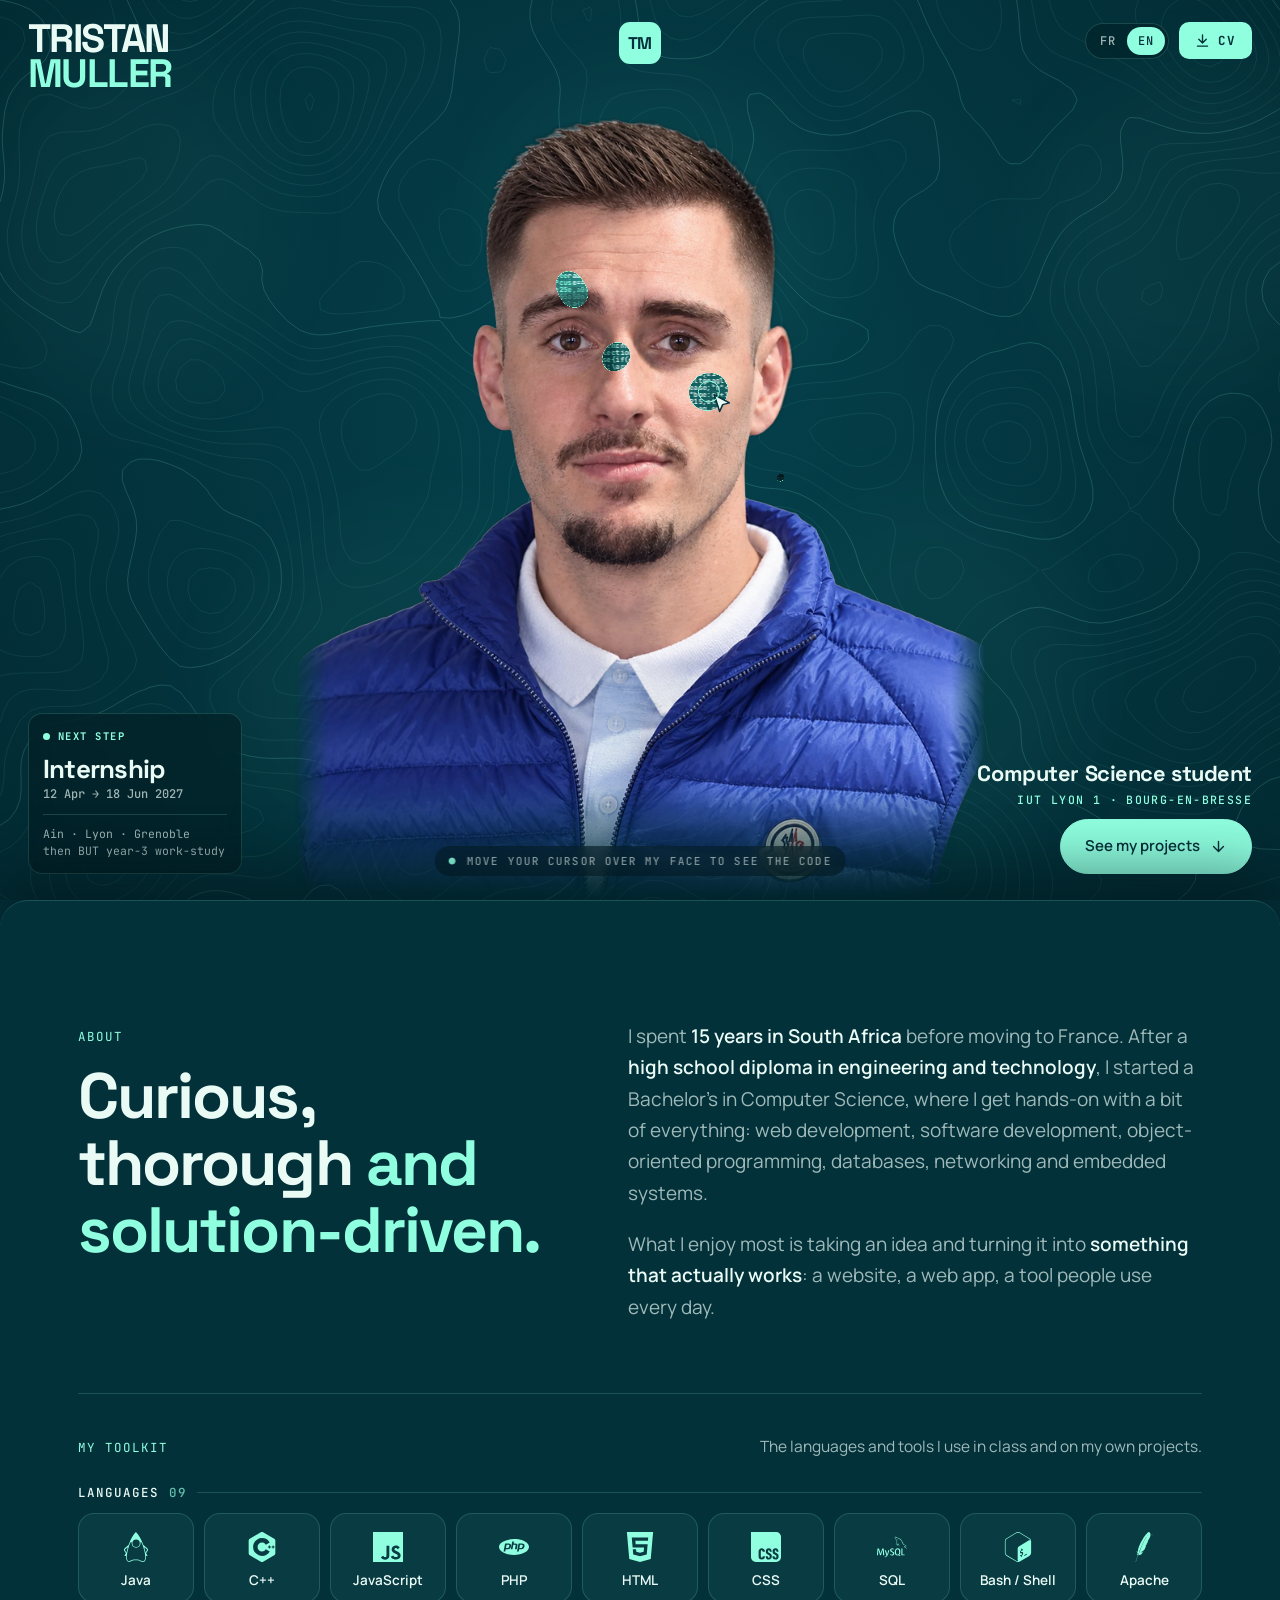
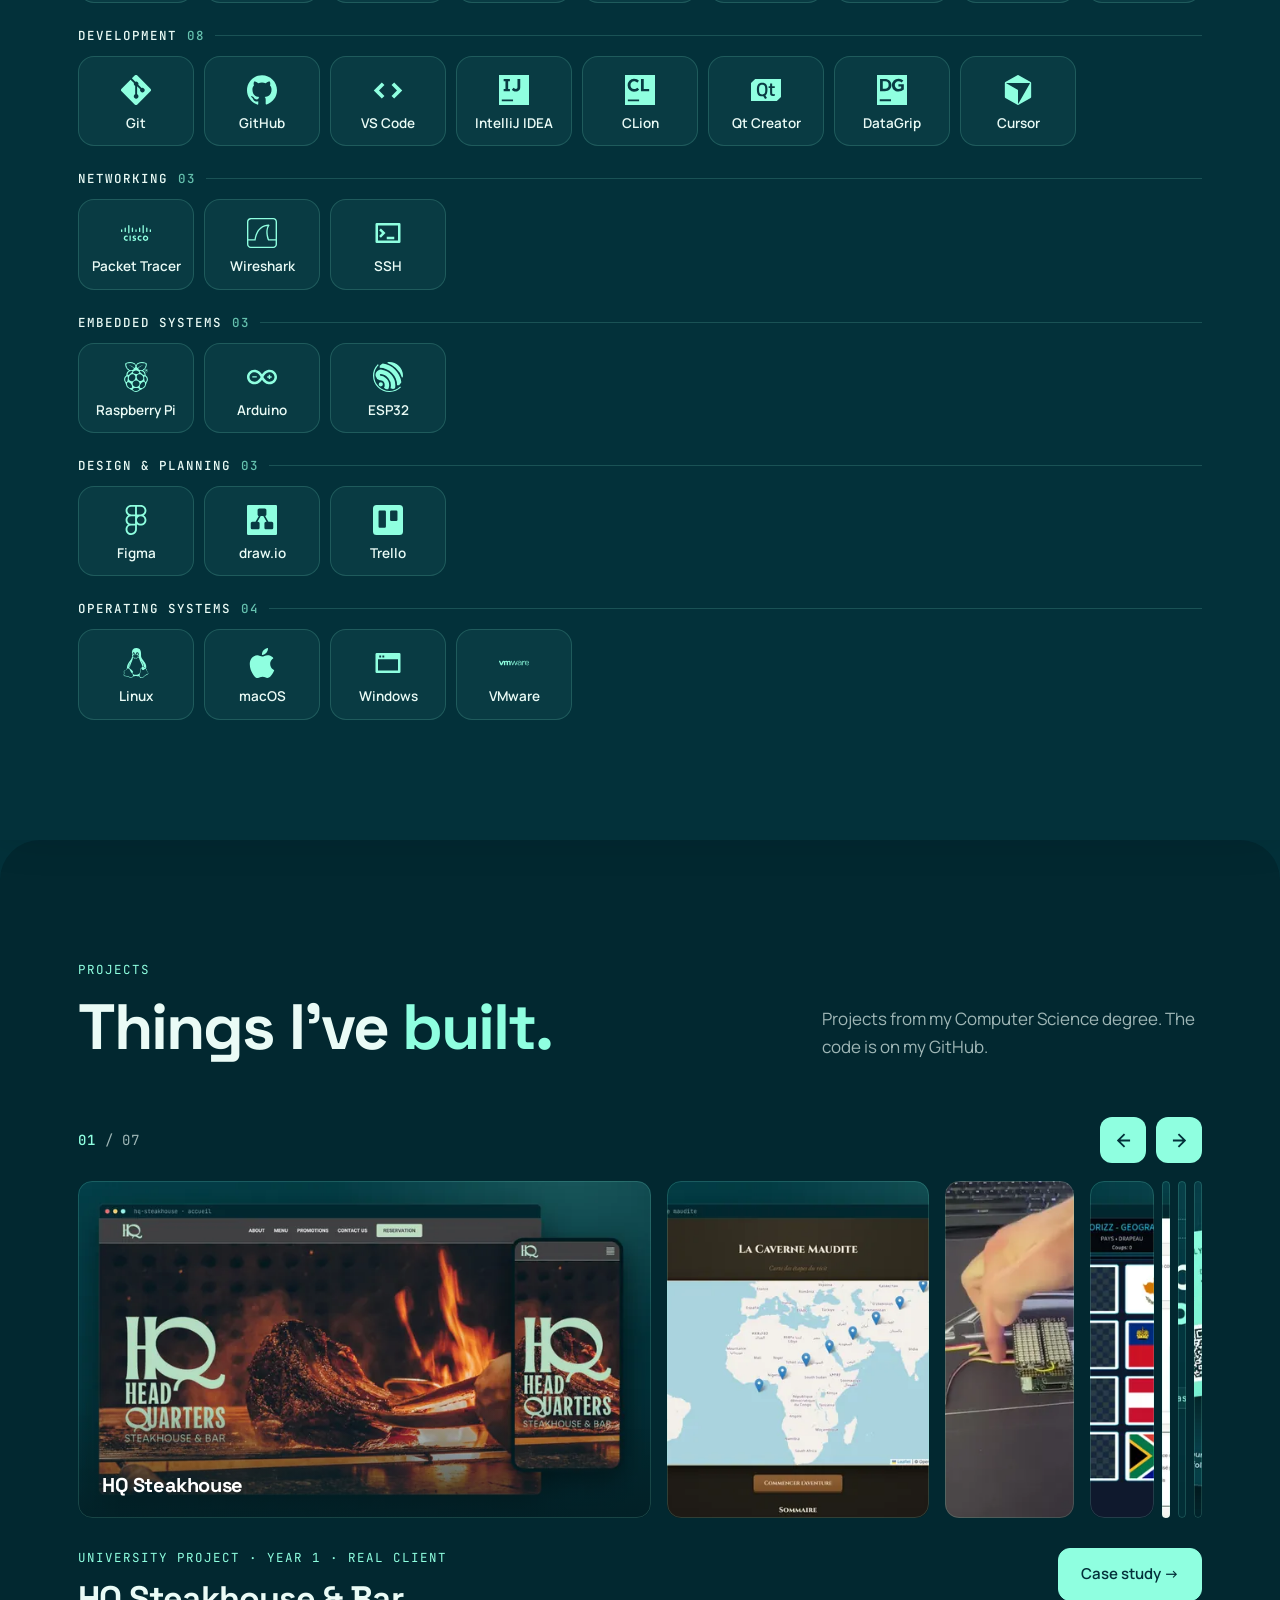
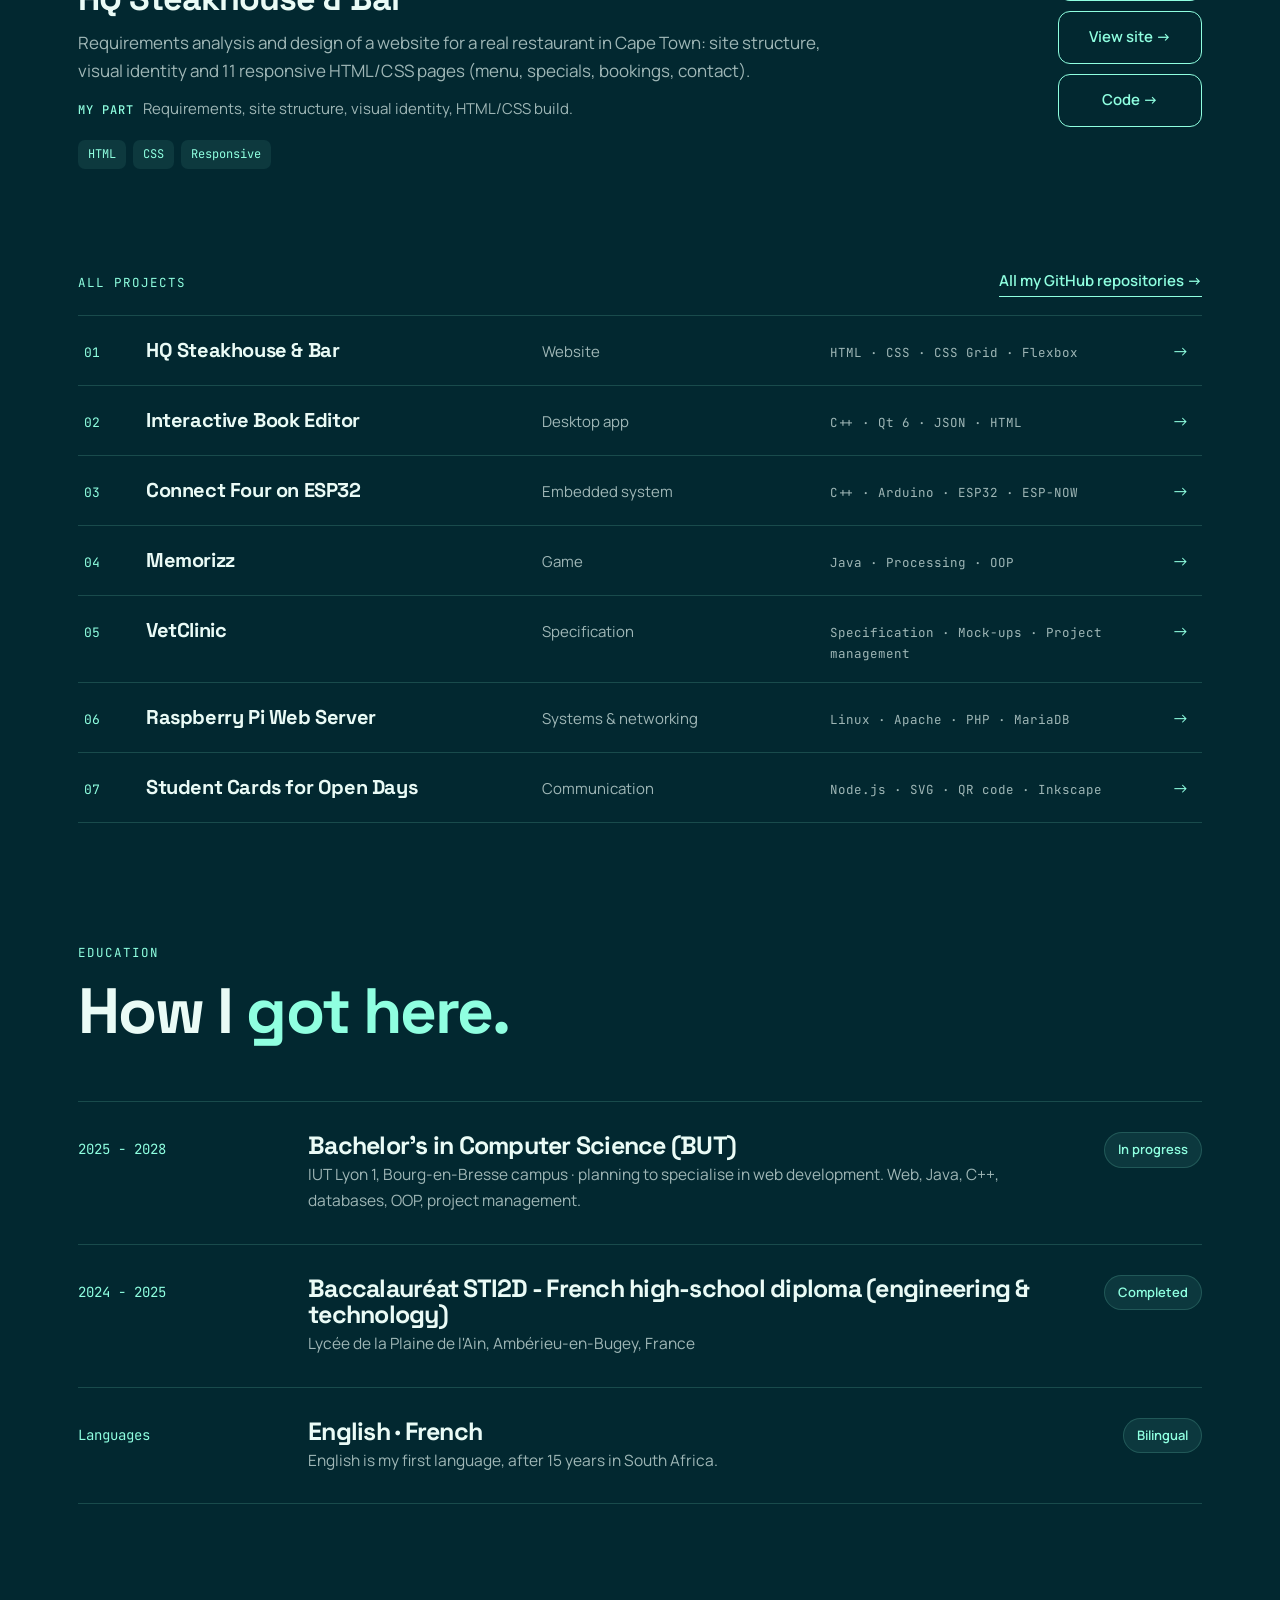
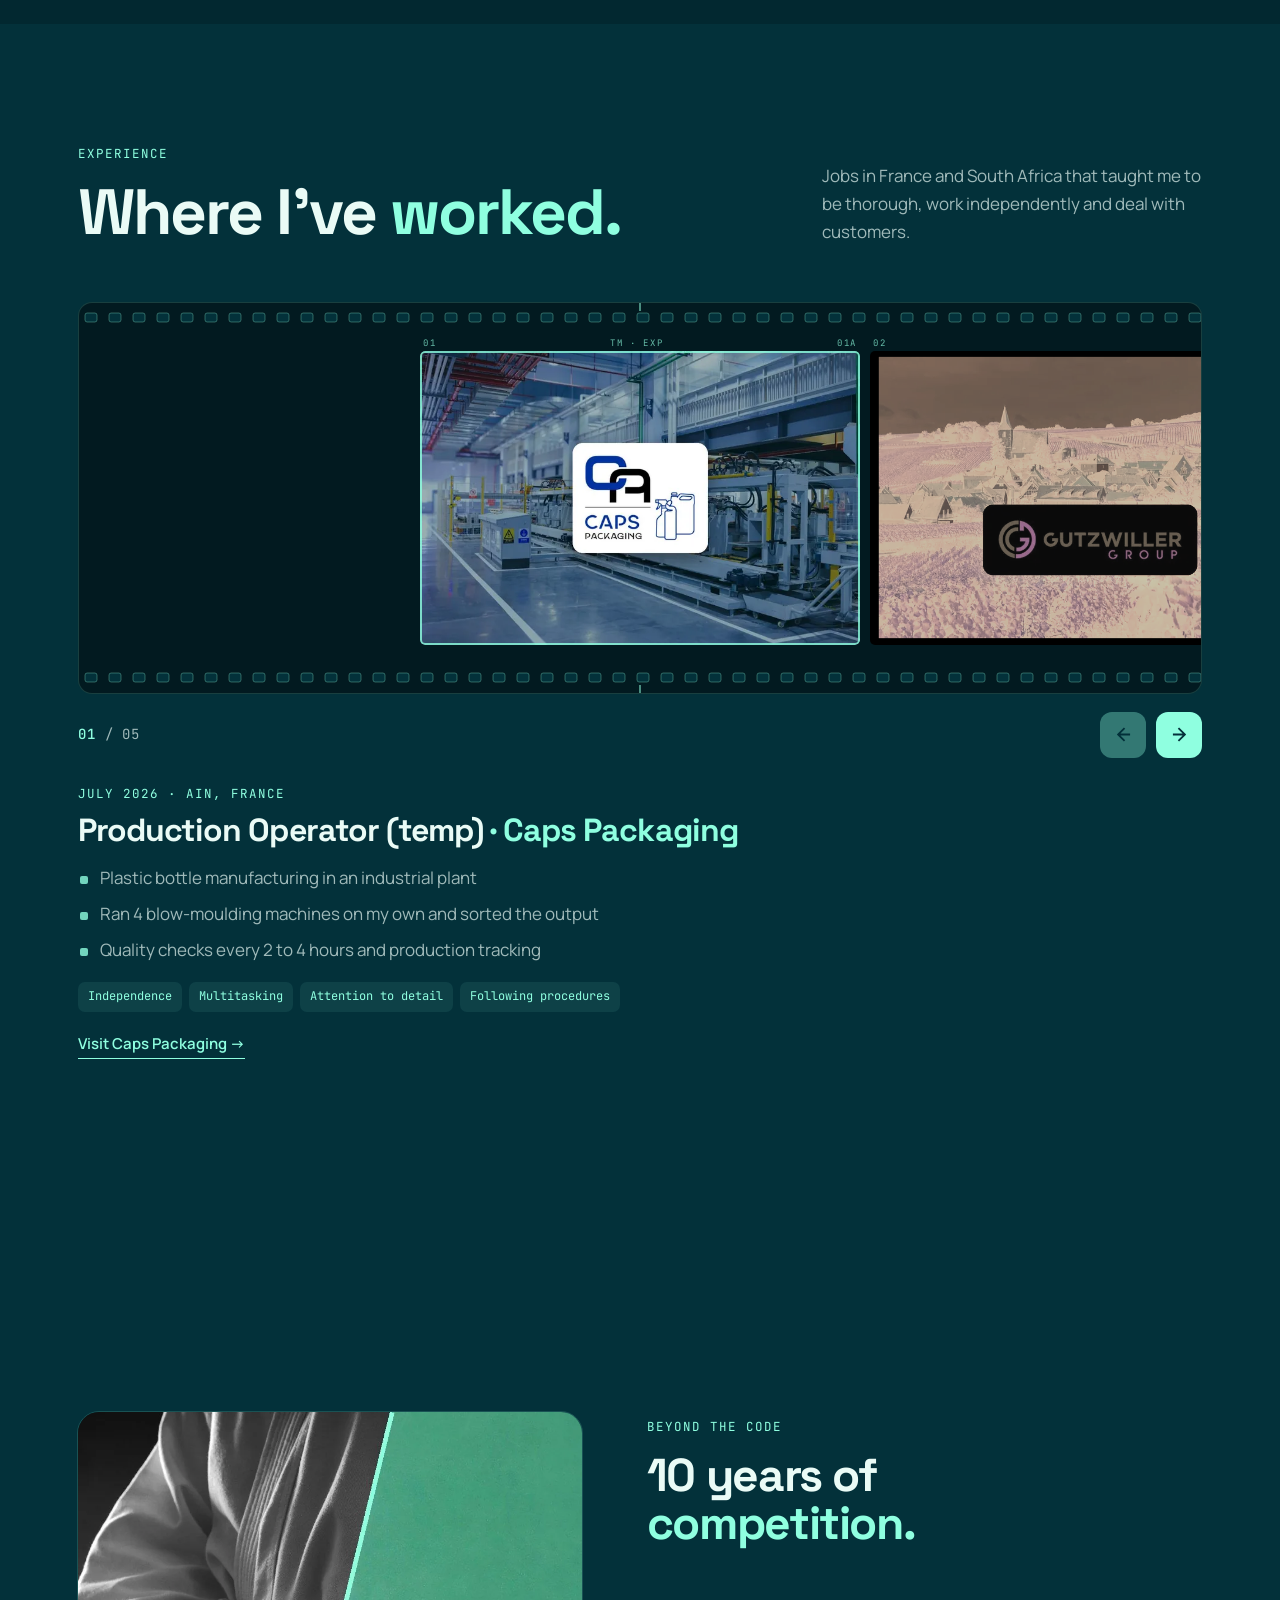
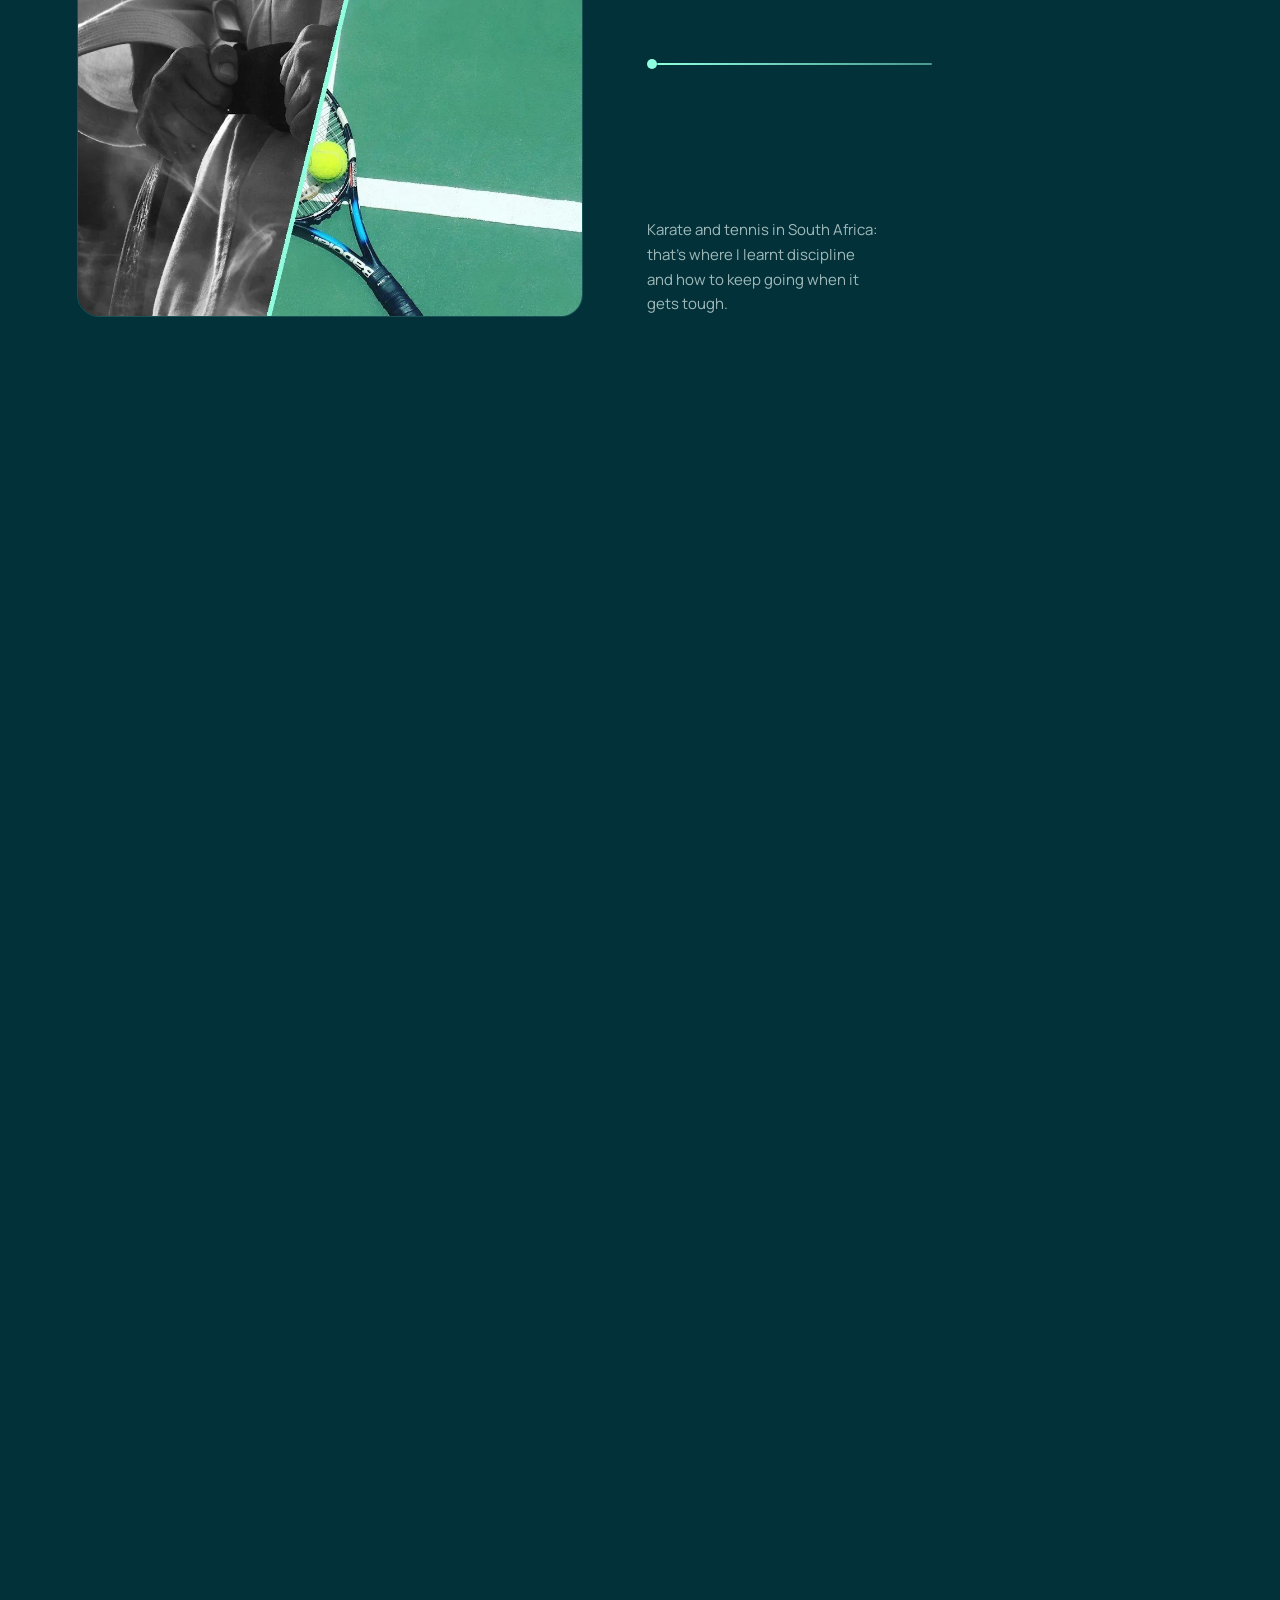
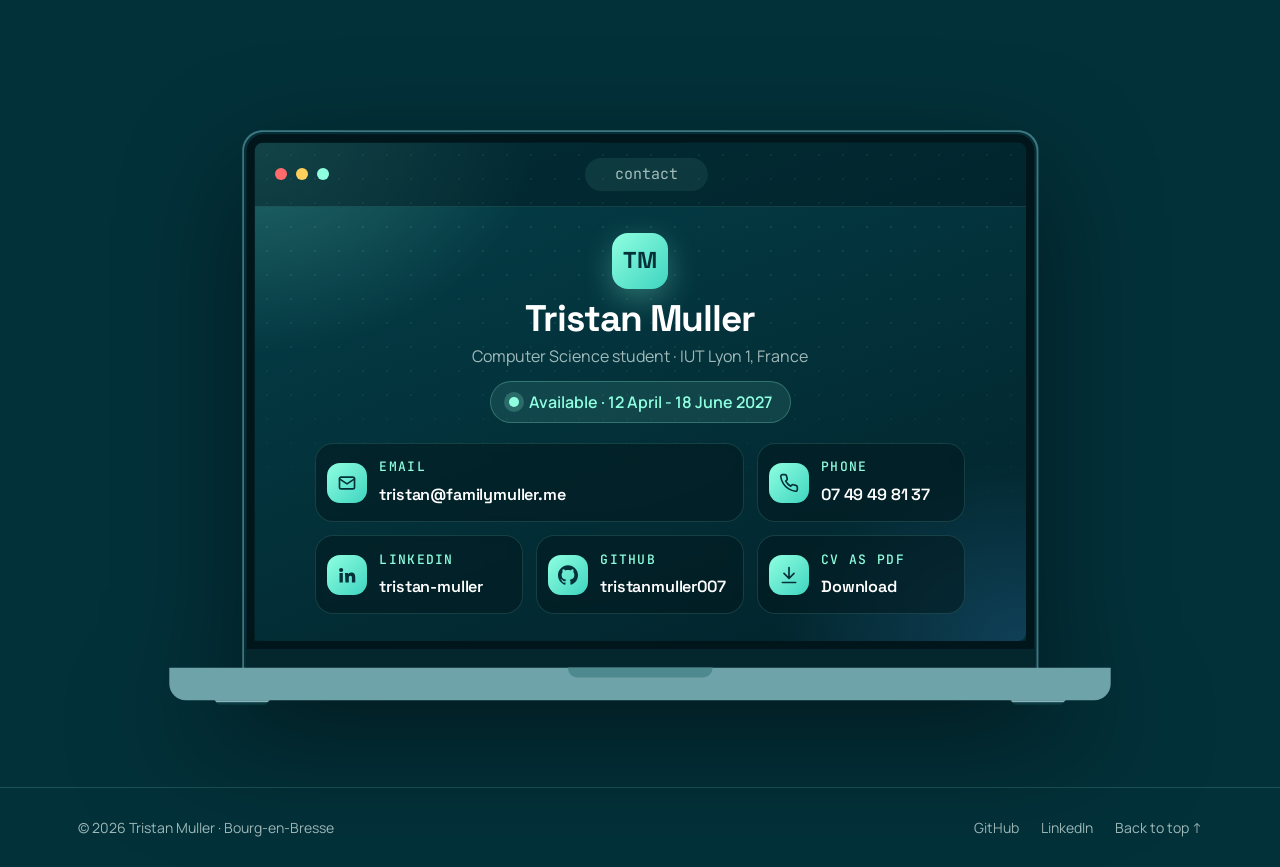
==== commit 5e709b61: "Nouvel accueil : portrait HD, visage révélé en code au survol, transition au scroll" ====
--- a/index.html
+++ b/index.html
@@ -29,11 +29,18 @@
   <link rel="preconnect" href="https://fonts.gstatic.com" crossorigin>
   <link rel="stylesheet" href="https://fonts.googleapis.com/css2?family=Space+Grotesk:wght@500;600;700&family=Manrope:wght@400;500;600;700&family=JetBrains+Mono:wght@400;500&display=swap">
 
+  <link rel="preload" as="image" href="assets/img/portrait-hd.webp">
   <link rel="stylesheet" href="css/style.css?v=20261118">
   <script src="js/main.js?v=20261118" defer></script>
+  <script src="js/intro.js?v=20261118" defer></script>
 </head>
 
-<body>
+<body class="has-intro">
+<div class="ih-loader" id="ih-loader" aria-hidden="true">
+  <div class="ih-loader__mark"><span>T</span><span>M</span></div>
+  <div class="ih-loader__foot"><span>Tristan Muller</span><span id="ih-pct">0%</span></div>
+  <div class="ih-loader__bar" id="ih-bar"></div>
+</div>
 <a class="skip" href="#top" data-i18n="a11y.skip">Aller au contenu</a>
 
 <header class="nav" id="nav">
@@ -67,59 +74,45 @@
 
 <main id="top">
 
-  <section class="hero">
-    <div class="wrap hero__inner">
-      <div>
-        <div class="hero__id reveal">
-          <picture><source srcset="assets/img/portrait.webp" type="image/webp"><img class="hero__avatar" src="assets/img/portrait.jpg" alt="Photo de Tristan Muller" data-i18n-attr="alt:a11y.photo" width="88" height="88" fetchpriority="high"></picture>
-          <div>
-            <b data-i18n="hero.role">Étudiant en BUT Informatique</b>
-            <span data-i18n="hero.school">IUT Lyon 1</span>
-          </div>
-        </div>
-
-        <p class="status status--hero reveal" data-i18n="hero.status"><i></i>Disponible pour un stage · 12 avril - 18 juin 2027</p>
-        <h1 class="hero__title reveal">Tristan <span class="accent">Muller.</span></h1>
-
-        <p class="hero__lead reveal" data-i18n="hero.lead">
-          Je me spécialise dans le <strong>développement web</strong> : sites et applications web,
-          du front-end au back-end. Bilingue <strong>anglais-français</strong>.
-        </p>
-
-        <div class="hero__cta reveal">
-          <a class="btn btn--solid" href="#projets">
-            <span data-i18n="hero.cta">Voir mes projets</span>
-            <svg viewBox="0 0 24 24" aria-hidden="true"><path d="M12 5v14M5 12l7 7 7-7"/></svg>
-          </a>
-          <a class="btn btn--ghost" href="assets/cv/CV-Tristan-Muller-FR.pdf" download data-i18n-attr="href:cv.pdf">
-            <span data-i18n="hero.cv">Télécharger mon CV</span>
-            <i class="icon icon--download" aria-hidden="true"></i>
-          </a>
-        </div>
-        <ul class="hero__links reveal">
-          <li><a href="https://github.com/tristanmuller007" target="_blank" rel="noopener"><i class="icon icon--github" aria-hidden="true"></i>GitHub</a></li>
-          <li><a href="https://www.linkedin.com/in/tristan-muller-8a808934a/" target="_blank" rel="noopener"><i class="icon icon--linkedin" aria-hidden="true"></i>LinkedIn</a></li>
-          <li><a href="#contact"><i class="icon icon--mail" aria-hidden="true"></i><span data-i18n="hero.contact">Me contacter</span></a></li>
-        </ul>
-      </div>
-      <div class="code reveal" aria-hidden="true">
-        <div class="code__bar"><i></i><i></i><i></i><span data-i18n="hero.file">profil.js</span></div>
-<pre data-i18n="hero.code"><span class="kw">const</span> <span class="var">tristan</span> = {
-  <span class="key">formation</span>: <span class="str">"BUT Informatique"</span>,
-  <span class="key">ecole</span>: <span class="str">"IUT Lyon 1"</span>,
-  <span class="key">focus</span>: [<span class="str">"sites web"</span>, <span class="str">"applications web"</span>],
-  <span class="key">stack</span>: [<span class="str">"JavaScript"</span>, <span class="str">"HTML/CSS"</span>,
-          <span class="str">"PHP"</span>, <span class="str">"Java"</span>, <span class="str">"SQL"</span>],
-  <span class="key">langues</span>: [<span class="str">"anglais"</span>, <span class="str">"français"</span>],
-  <span class="key">stage</span>: <span class="str">"12 avril - 18 juin 2027"</span>,
-  <span class="key">alternance</span>: <span class="str">"rentrée 2027"</span>,
-};</pre>
-      </div>
-    </div>
+  <div class="ih-pin">
+  <section class="ih" id="accueil" aria-labelledby="ih-name">
+    <canvas class="ih__topo" id="ih-topo" aria-hidden="true"></canvas>
+    <div class="ih__stage" id="ih-stage">
+      <img class="ih__photo" id="ih-photo" src="assets/img/portrait-hd.webp" alt="Photo de Tristan Muller" data-i18n-attr="alt:a11y.photo" width="1710" height="2070" fetchpriority="high" decoding="async">
+      <canvas class="ih__gl" id="ih-gl" aria-hidden="true"></canvas>
+      <div class="ih__ghost" id="ih-ghost" aria-hidden="true"><svg viewBox="0 0 24 24"><path d="M5 3l14 7.5-6.2 1.6L10 18.5z"/></svg><span></span></div>
+    </div>
+
+    <header class="ih__top">
+      <h1 class="ih__brand ih-in" id="ih-name" style="--t:.2s"><span>Tristan</span><span>Muller</span></h1>
+      <a class="ih__mark ih-in" style="--t:.3s" href="#about" aria-label="À propos" data-i18n-attr="aria-label:nav.about">TM</a>
+      <div class="ih__tools ih-in" style="--t:.4s">
+        <div class="lang-switch" role="group" aria-label="Langue / Language">
+          <button type="button" data-lang="fr" aria-pressed="true">FR</button>
+          <button type="button" data-lang="en" aria-pressed="false">EN</button>
+        </div>
+        <a class="ih__cv" href="assets/cv/CV-Tristan-Muller-FR.pdf" download data-i18n-attr="href:cv.pdf"><svg viewBox="0 0 24 24" aria-hidden="true"><path d="M12 3v12M6 10l6 6 6-6M4 21h16"/></svg>CV</a>
+        <button class="ih__menu" id="ih-menu" type="button" aria-label="Ouvrir le menu" data-i18n-attr="aria-label:a11y.menu" aria-controls="menu"><svg viewBox="0 0 24 24" aria-hidden="true"><path d="M4 7h16M4 12h16M4 17h16"/></svg></button>
+      </div>
+    </header>
+
+    <div class="ih__card ih-in" style="--t:.6s">
+      <p class="ih__k"><i></i><span data-i18n="ih.next">Prochaine étape</span></p>
+      <p class="ih__d"><span data-i18n="ih.stage">Stage</span><small data-i18n="ih.dates">12.04 → 18.06.2027</small></p>
+      <p class="ih__p" data-i18n="ih.area">Ain · Lyon · Grenoble<br>puis alternance BUT 3</p>
+    </div>
+
+    <div class="ih__side ih-in" style="--t:.75s">
+      <p class="ih__role"><span data-i18n="ih.role">Étudiant en BUT Informatique</span><small>IUT Lyon 1 · Bourg-en-Bresse</small></p>
+      <a class="btn btn--solid" href="#projets"><span data-i18n="hero.cta">Voir mes projets</span><svg viewBox="0 0 24 24" aria-hidden="true"><path d="M12 5v14M5 12l7 7 7-7"/></svg></a>
+    </div>
+
+    <p class="ih__hint ih-in" id="ih-hint" style="--t:1.4s"><b>●</b><span data-i18n="ih.hint">Passe la souris sur mon visage pour voir le code</span></p>
   </section>
-
-
-  <section class="about" id="about">
+  </div>
+
+
+  <section class="about ih-next" id="about">
     <div class="wrap about__inner">
       <div class="reveal">
         <span class="label" data-i18n="nav.about">À propos</span>
--- a/css/style.css
+++ b/css/style.css
@@ -384,90 +384,7 @@
   .nav__menu a::after { display: none; }
 }
 
-.hero {
-  position: relative;
-  display: flex;
-  align-items: center;
-  min-height: calc(100svh - var(--nav-h) - 10px);
-  padding: 50px 0 60px;
-  overflow: hidden;
-}
-.hero::before {
-  content: "";
-  position: absolute;
-  right: -10%;
-  top: -20%;
-  width: 700px;
-  height: 700px;
-  background: radial-gradient(circle, rgba(143, 255, 224, .13), transparent 65%);
-  pointer-events: none;
-}
-
-.hero__inner {
-  position: relative;
-  display: grid;
-  grid-template-columns: 1.2fr .9fr;
-  align-items: center;
-  gap: 60px;
-  width: 100%;
-}
-
-.hero__id { display: flex; align-items: center; gap: 16px; margin-bottom: 34px; }
-.hero__id b    { display: block; font-family: var(--font-display); font-size: 20px; letter-spacing: -.01em; }
-.hero__id span { font-size: 14.5px; color: var(--muted); }
-.hero__avatar {
-  width: 88px;
-  height: 88px;
-  object-position: 50% 30%;
-  box-shadow: 0 0 0 6px var(--mint-soft);
-  border: 2px solid var(--mint);
-  border-radius: 50%;
-  object-fit: cover;
-}
-
-.hero__title { margin-bottom: 26px; font-size: clamp(56px, 8vw, 112px); line-height: .95; }
 .accent      { color: var(--mint); }
-
-.hero__lead {
-  max-width: 560px;
-  margin-bottom: 36px;
-  color: var(--muted);
-  font-size: clamp(18px, 1.8vw, 21px);
-}
-.hero__lead strong { color: var(--text); font-weight: 600; }
-
-.hero .status { margin-bottom: 26px; }
-.hero__cta    { display: flex; flex-wrap: wrap; gap: 14px; }
-
-.code {
-  overflow: hidden;
-  border: 1px solid var(--line);
-  border-radius: 18px;
-  background: var(--bg-2);
-  box-shadow: 0 30px 60px rgba(0, 0, 0, .25);
-}
-.code__bar      { display: flex; align-items: center; gap: 7px; padding: 13px 16px; border-bottom: 1px solid var(--line); }
-.code__bar i    { width: 11px; height: 11px; border-radius: 50%; background: rgba(234, 251, 246, .18); }
-.code__bar span { margin-left: 10px; font-family: var(--font-mono); font-size: 12.5px; color: var(--muted); }
-.code pre {
-  padding: 22px 22px 26px;
-  overflow-x: auto;
-  font-family: var(--font-mono);
-  font-size: 14px;
-  line-height: 1.75;
-}
-
-.code .kw  { color: #7fb6ff; }
-.code .var { color: var(--mint); }
-.code .key { color: #c9d6d3; }
-.code .str { color: #ffd48a; }
-
-@media (max-width: 980px) {
-  .hero__inner { grid-template-columns: 1fr; gap: 50px; }
-}
-@media (max-width: 760px) {
-  .hero { padding: 40px 0 70px; }
-}
 
 .about__inner {
   display: grid;
@@ -1261,23 +1178,7 @@
 }
 .skip:focus { top: 12px; }
 
-.status--hero { margin-bottom: 22px; }
-.hero__title { margin-bottom: 22px; }
 .btn .icon { width: 16px; height: 16px; }
-.hero__links { display: flex; flex-wrap: wrap; gap: 8px 26px; margin-top: 26px; }
-.hero__links a {
-  display: inline-flex;
-  align-items: center;
-  gap: 9px;
-  color: var(--muted);
-  font-size: 15px;
-  font-weight: 600;
-  text-decoration: none;
-  transition: color .2s;
-}
-.hero__links a:hover { color: var(--mint); }
-.hero__links .icon { width: 17px; height: 17px; }
-
 .carousel__part { margin: -6px 0 18px; font-size: 15px; color: var(--text); }
 .carousel__part b {
   margin-right: 6px;
@@ -1322,7 +1223,6 @@
   .pindex__row { grid-template-columns: 34px minmax(0, 1fr) 20px; gap: 4px 12px; }
   .pindex__c, .pindex__s { grid-column: 2; }
   .pindex__go { grid-column: 3; grid-row: 1; }
-  .hero__avatar { width: 72px; height: 72px; }
 }
 
 .case-page { background: var(--bg); }
@@ -1503,3 +1403,88 @@
 @media (prefers-reduced-motion: reduce) {
   .pindex__row, .pindex__go, .shot__btn img, .case__play { transition: none; }
 }
+
+.has-intro .nav { position: fixed; left: 0; right: 0; transform: translateY(-100%); transition: transform .5s var(--ease-out), border-color .3s; }
+.has-intro .nav.is-shown { transform: none; }
+.ih-loading { overflow: hidden; }
+
+.ih-loader { position: fixed; inset: 0; z-index: 200; display: grid; place-items: center; background: var(--mint); color: var(--on-mint); transition: transform 1.1s cubic-bezier(.76, 0, .24, 1); }
+.ih-loader.is-out { transform: translateY(-100%); }
+.ih-loader.is-skip { display: none; }
+.ih-loader__mark { display: flex; overflow: hidden; font: 700 64px/1 var(--font-display); letter-spacing: -.05em; }
+.ih-loader__mark span { display: block; animation: ih-rise .9s var(--ease-out) both; }
+.ih-loader__mark span + span { animation-delay: .08s; }
+@keyframes ih-rise { from { transform: translateY(110%); } }
+.ih-loader__foot { position: absolute; left: 0; right: 0; bottom: 28px; display: flex; justify-content: space-between; padding: 0 28px; font: 700 12px var(--font-mono); letter-spacing: .14em; text-transform: uppercase; }
+.ih-loader__bar { position: absolute; left: 0; bottom: 0; width: 100%; height: 4px; background: var(--on-mint); transform: scaleX(var(--p, 0)); transform-origin: 0 50%; transition: transform .3s; }
+
+.ih-pin { height: 165svh; }
+.ih { position: sticky; top: 0; height: 100svh; min-height: 640px; padding: 0; overflow: hidden; isolation: isolate; background: var(--bg); }
+.ih__topo { position: absolute; inset: 0; z-index: -2; width: 100%; height: 100%; }
+.ih__stage { position: absolute; inset: 0; z-index: 0; transform-origin: 50% 70%; will-change: transform; }
+.ih__photo { position: absolute; left: 50%; bottom: 0; z-index: -1; height: 93%; width: auto; max-width: none; transform: translateX(-50%); opacity: 0; scale: 1.06; transform-origin: 50% 100%; }
+.ih.is-ready .ih__photo { opacity: 1; scale: 1; transition: opacity 1.2s var(--ease-out), scale 1.6s var(--ease-out); }
+.ih__gl { position: absolute; inset: 0; width: 100%; height: 100%; touch-action: pan-y; }
+.ih__ghost { position: absolute; left: 0; top: 0; z-index: 2; width: 30px; height: 30px; pointer-events: none; opacity: 0; transition: opacity .35s; }
+.ih__ghost.is-on { opacity: 1; }
+.ih__ghost svg { position: absolute; left: 0; top: 0; width: 26px; height: 26px; fill: var(--text); stroke: var(--on-mint); stroke-width: 1.4; stroke-linejoin: round; filter: drop-shadow(0 4px 10px rgba(0, 0, 0, .35)); }
+.ih__ghost span { position: absolute; left: -11px; top: -11px; width: 22px; height: 22px; border: 1.5px solid var(--mint); border-radius: 50%; animation: ih-ping 1.4s var(--ease-out) infinite; }
+@keyframes ih-ping { from { transform: scale(.4); opacity: 1; } to { transform: scale(1.8); opacity: 0; } }
+@media (hover: none) {
+  .ih__ghost svg { display: none; }
+  .ih__ghost span { left: -14px; top: -14px; width: 28px; height: 28px; background: rgba(234, 251, 246, .35); }
+}
+
+.ih__top { position: absolute; inset: 0 0 auto; z-index: 5; display: grid; grid-template-columns: 1fr auto 1fr; align-items: start; padding: 22px 28px 0; }
+.ih__brand { margin: 0; font: 700 clamp(30px, 3.1vw, 46px)/.88 var(--font-display); letter-spacing: -.04em; text-transform: uppercase; }
+.ih__brand span { display: block; }
+.ih__brand span + span { color: var(--mint); }
+.ih__mark { display: grid; place-items: center; width: 42px; height: 42px; border-radius: 11px; background: var(--mint); color: var(--on-mint); font: 700 17px var(--font-display); letter-spacing: -.04em; text-decoration: none; }
+.ih__tools { justify-self: end; display: flex; align-items: center; gap: 10px; }
+.ih__tools .lang-switch { background: rgba(2, 26, 32, .4); -webkit-backdrop-filter: blur(8px); backdrop-filter: blur(8px); }
+.ih__cv { display: inline-flex; align-items: center; gap: 8px; padding: 10px 16px; border-radius: 10px; background: var(--mint); color: var(--on-mint); font: 700 12.5px var(--font-mono); letter-spacing: .08em; text-decoration: none; transition: transform .2s; }
+.ih__cv:hover { transform: translateY(-2px); }
+.ih__menu { display: none; width: 42px; height: 42px; place-items: center; border: 1px solid var(--line); border-radius: 10px; background: rgba(2, 26, 32, .4); color: var(--text); cursor: pointer; }
+.ih__menu svg { width: 20px; height: 20px; fill: none; stroke: currentColor; stroke-width: 2; stroke-linecap: round; }
+.ih__cv svg { width: 15px; height: 15px; fill: none; stroke: currentColor; stroke-width: 2.2; stroke-linecap: round; stroke-linejoin: round; }
+
+.ih__card { position: absolute; left: 28px; bottom: 26px; z-index: 5; width: 214px; padding: 14px; border: 1px solid var(--line); border-radius: 14px; background: rgba(2, 26, 32, .55); -webkit-backdrop-filter: blur(10px); backdrop-filter: blur(10px); font-family: var(--font-mono); }
+.ih__k { display: flex; align-items: center; gap: 8px; color: var(--mint); font-size: 10.5px; font-weight: 700; letter-spacing: .14em; text-transform: uppercase; }
+.ih__k i { width: 7px; height: 7px; border-radius: 50%; background: var(--mint); animation: pulse 2s infinite; }
+.ih__d { margin: 10px 0 0; font: 700 26px/1 var(--font-display); letter-spacing: -.03em; }
+.ih__d small { display: block; margin-top: 4px; color: var(--muted); font: 500 12px var(--font-mono); letter-spacing: 0; }
+.ih__p { margin-top: 12px; padding-top: 10px; border-top: 1px solid var(--line); color: var(--muted); font-size: 11.5px; line-height: 1.5; }
+.ih__side { position: absolute; right: 28px; bottom: 26px; z-index: 5; display: grid; justify-items: end; gap: 12px; text-align: right; }
+.ih__role { font: 700 clamp(18px, 1.7vw, 24px)/1.15 var(--font-display); letter-spacing: -.02em; }
+.ih__role span { display: block; }
+.ih__role small { display: block; margin-top: 6px; color: var(--mint); font: 500 11.5px var(--font-mono); letter-spacing: .12em; text-transform: uppercase; }
+.ih__hint { position: absolute; left: 50%; bottom: 24px; z-index: 5; display: flex; align-items: center; gap: 10px; padding: 8px 14px; border-radius: 999px; background: rgba(2, 26, 32, .55); -webkit-backdrop-filter: blur(8px); backdrop-filter: blur(8px); color: var(--muted); font: 500 11px var(--font-mono); letter-spacing: .1em; text-transform: uppercase; white-space: nowrap; transform: translateX(-50%); transition: opacity .6s; }
+.ih__hint b { color: var(--mint); font-weight: 500; }
+.ih__hint.is-off { opacity: 0 !important; }
+.ih-in { opacity: 0; translate: 0 16px; transition: opacity .9s var(--ease-out), translate .9s var(--ease-out); transition-delay: var(--t, 0s); }
+.ih.is-ready .ih-in { opacity: 1; translate: none; }
+
+.ih-next { position: relative; z-index: 10; margin-top: -65svh; border-top: 1px solid var(--line); border-radius: 28px 28px 0 0; background: var(--bg); box-shadow: 0 -30px 60px rgba(1, 16, 20, .45); }
+
+@media (max-width: 820px) {
+  .ih__top { grid-template-columns: auto 1fr; padding: 18px 18px 0; }
+  .ih__mark { display: none; }
+  .ih__brand { font-size: 27px; }
+  .ih__card { left: 18px; right: 18px; bottom: 94px; width: auto; display: grid; grid-template-columns: auto 1fr; gap: 0 14px; align-items: center; padding: 12px 14px; }
+  .ih__k { grid-column: 1 / -1; }
+  .ih__d { font-size: 20px; margin-top: 8px; }
+  .ih__p { margin-top: 8px; padding-top: 0; border-top: 0; }
+  .ih__side { left: 18px; right: 18px; display: flex; justify-content: space-between; align-items: center; text-align: left; }
+  .ih__role { font-size: 15px; }
+  .ih__role small { font-size: 10px; letter-spacing: .08em; }
+  .ih__side .btn { padding: 11px 16px; font-size: 14px; }
+  .ih__hint { display: none; }
+}
+@media (max-width: 760px) {
+  .ih__menu { display: grid; }
+}
+@media (prefers-reduced-motion: reduce) {
+  .ih-loader { display: none; }
+  .ih-in, .ih__photo { opacity: 1; translate: none; scale: 1; transition: none; }
+  .ih__k i, .ih__ghost span { animation: none; }
+}
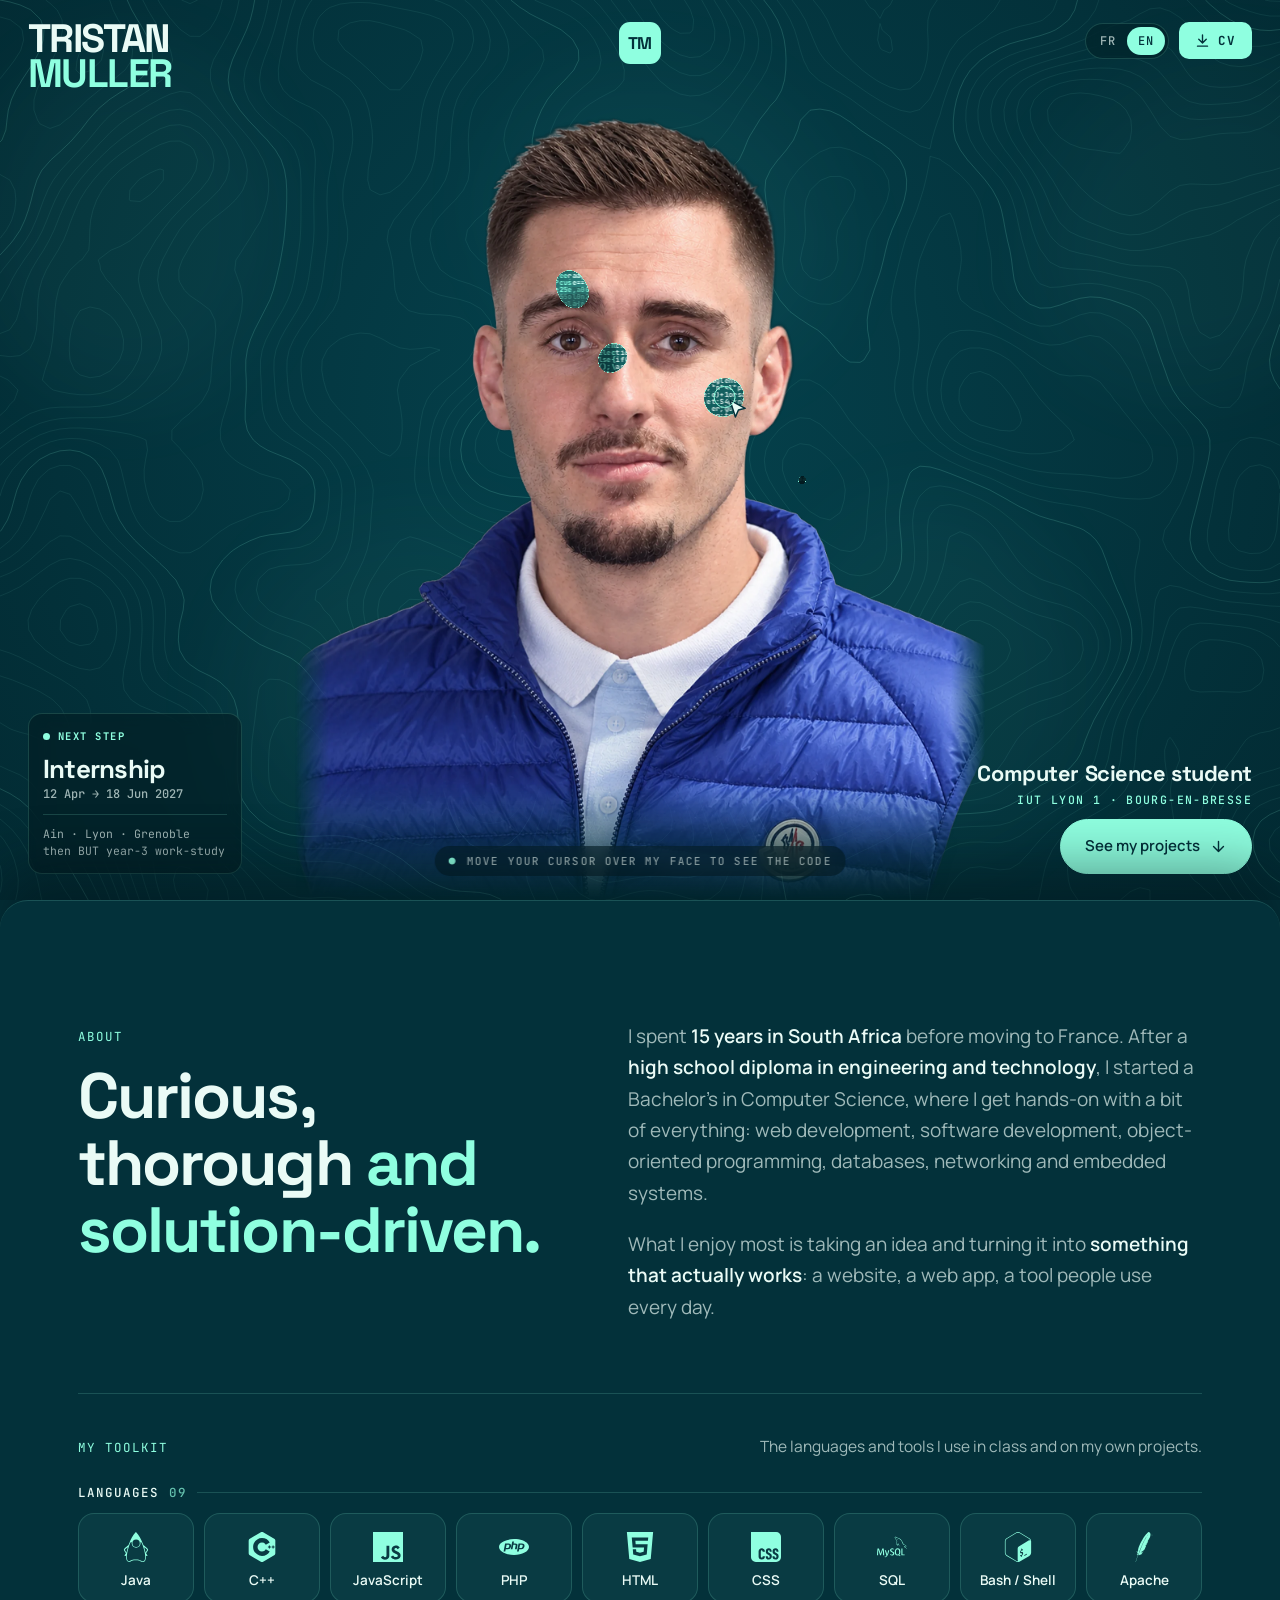
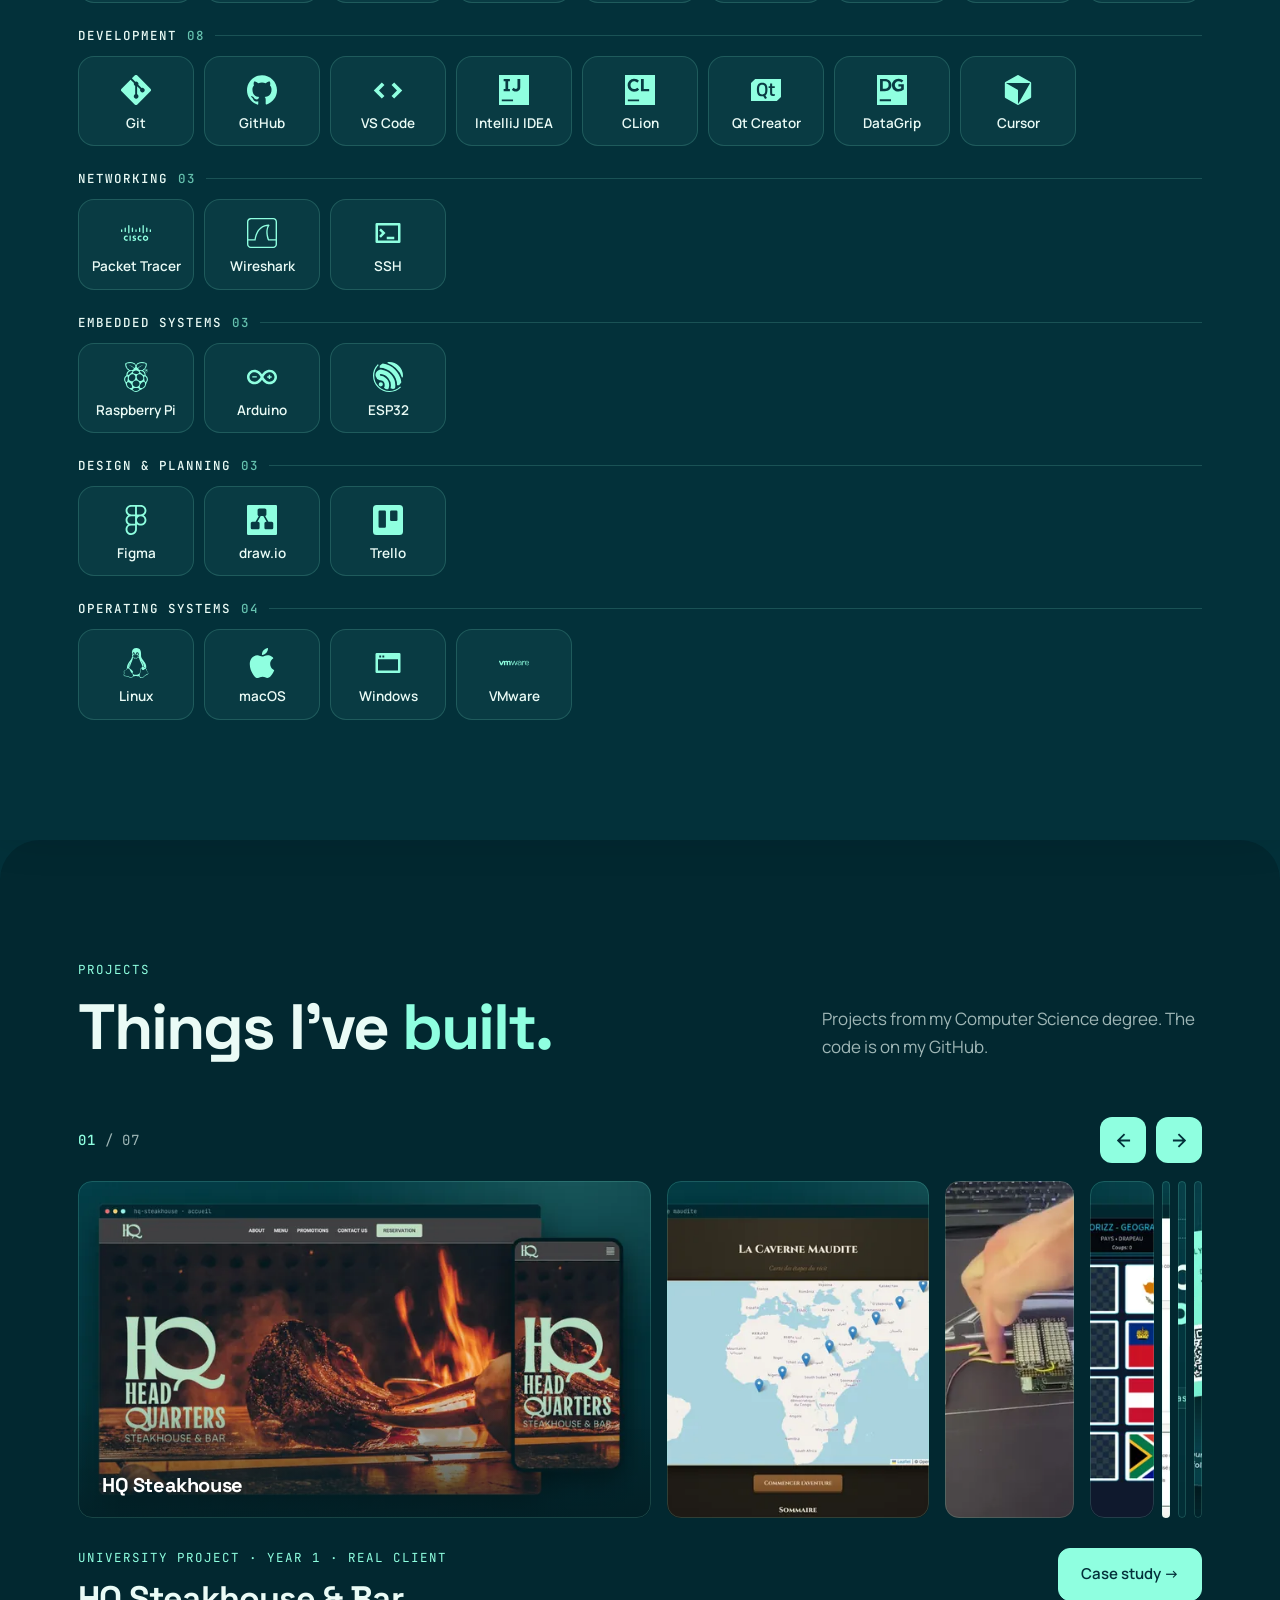
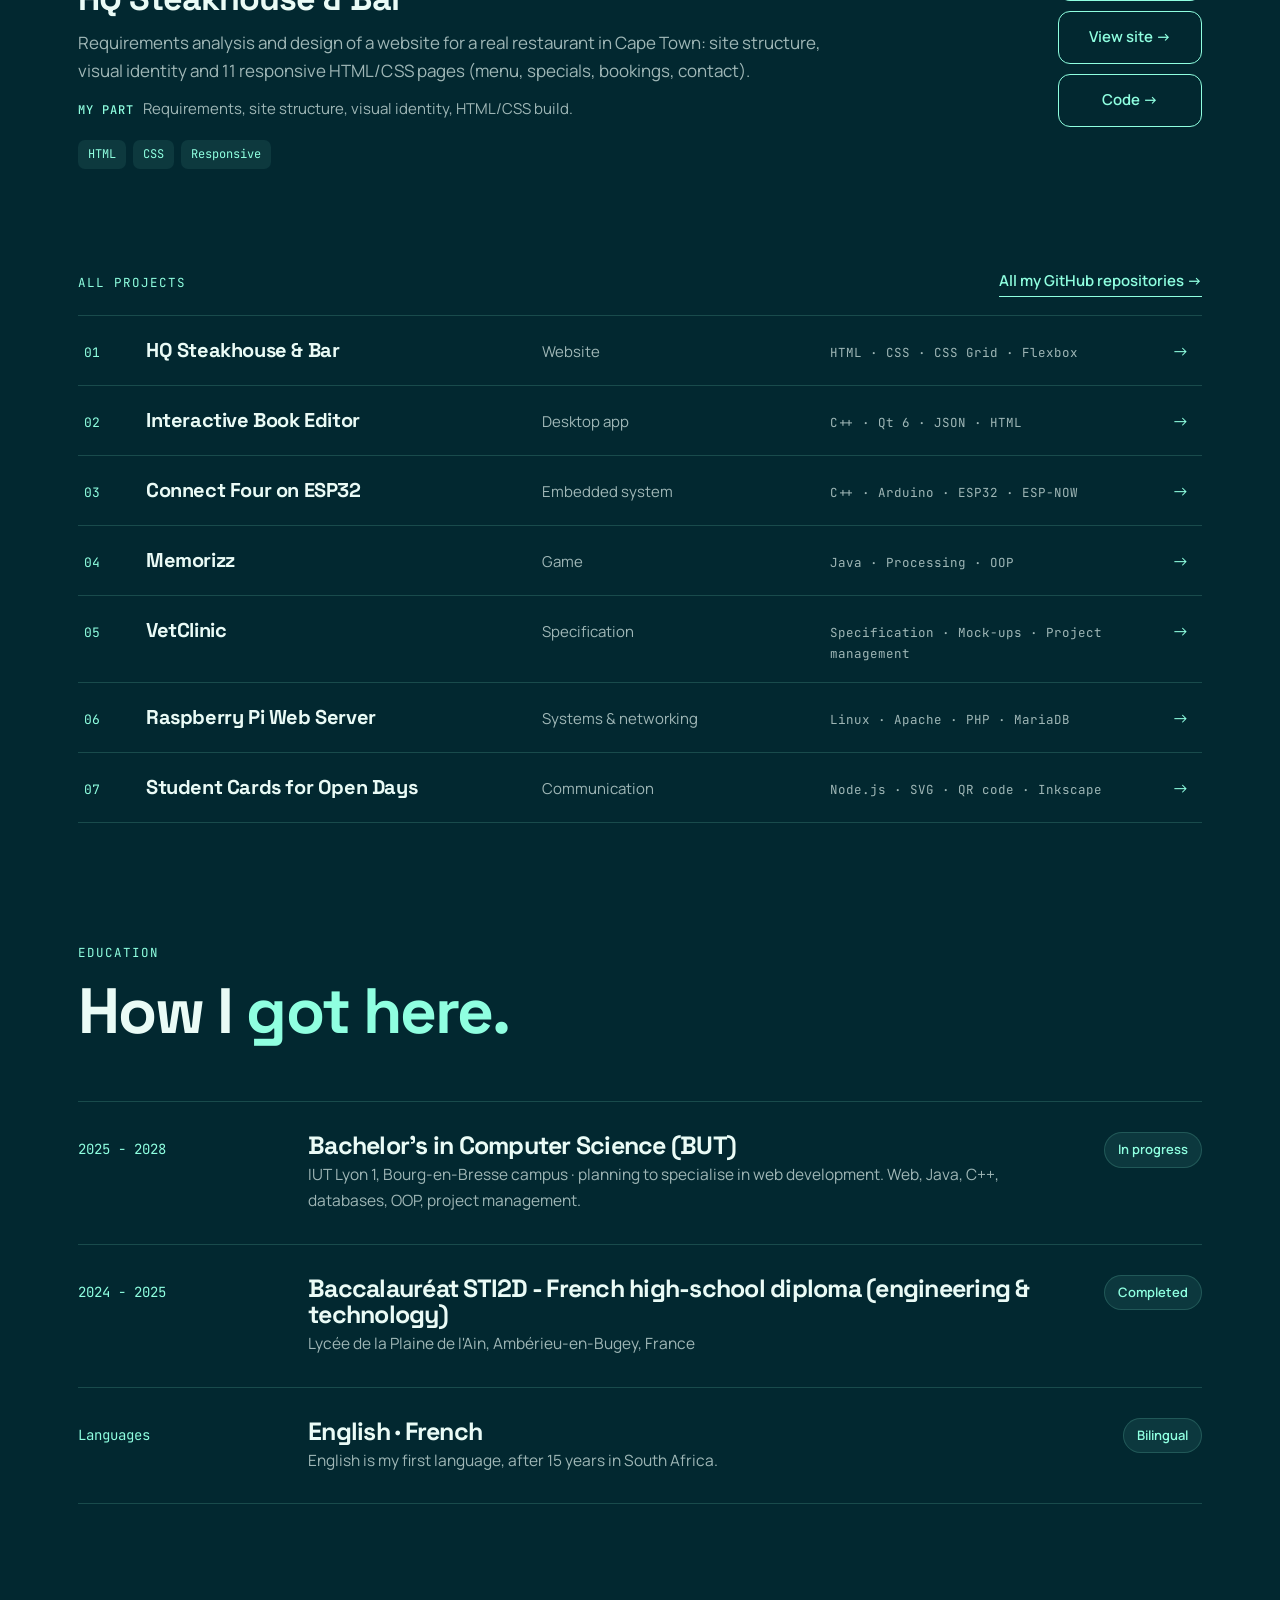
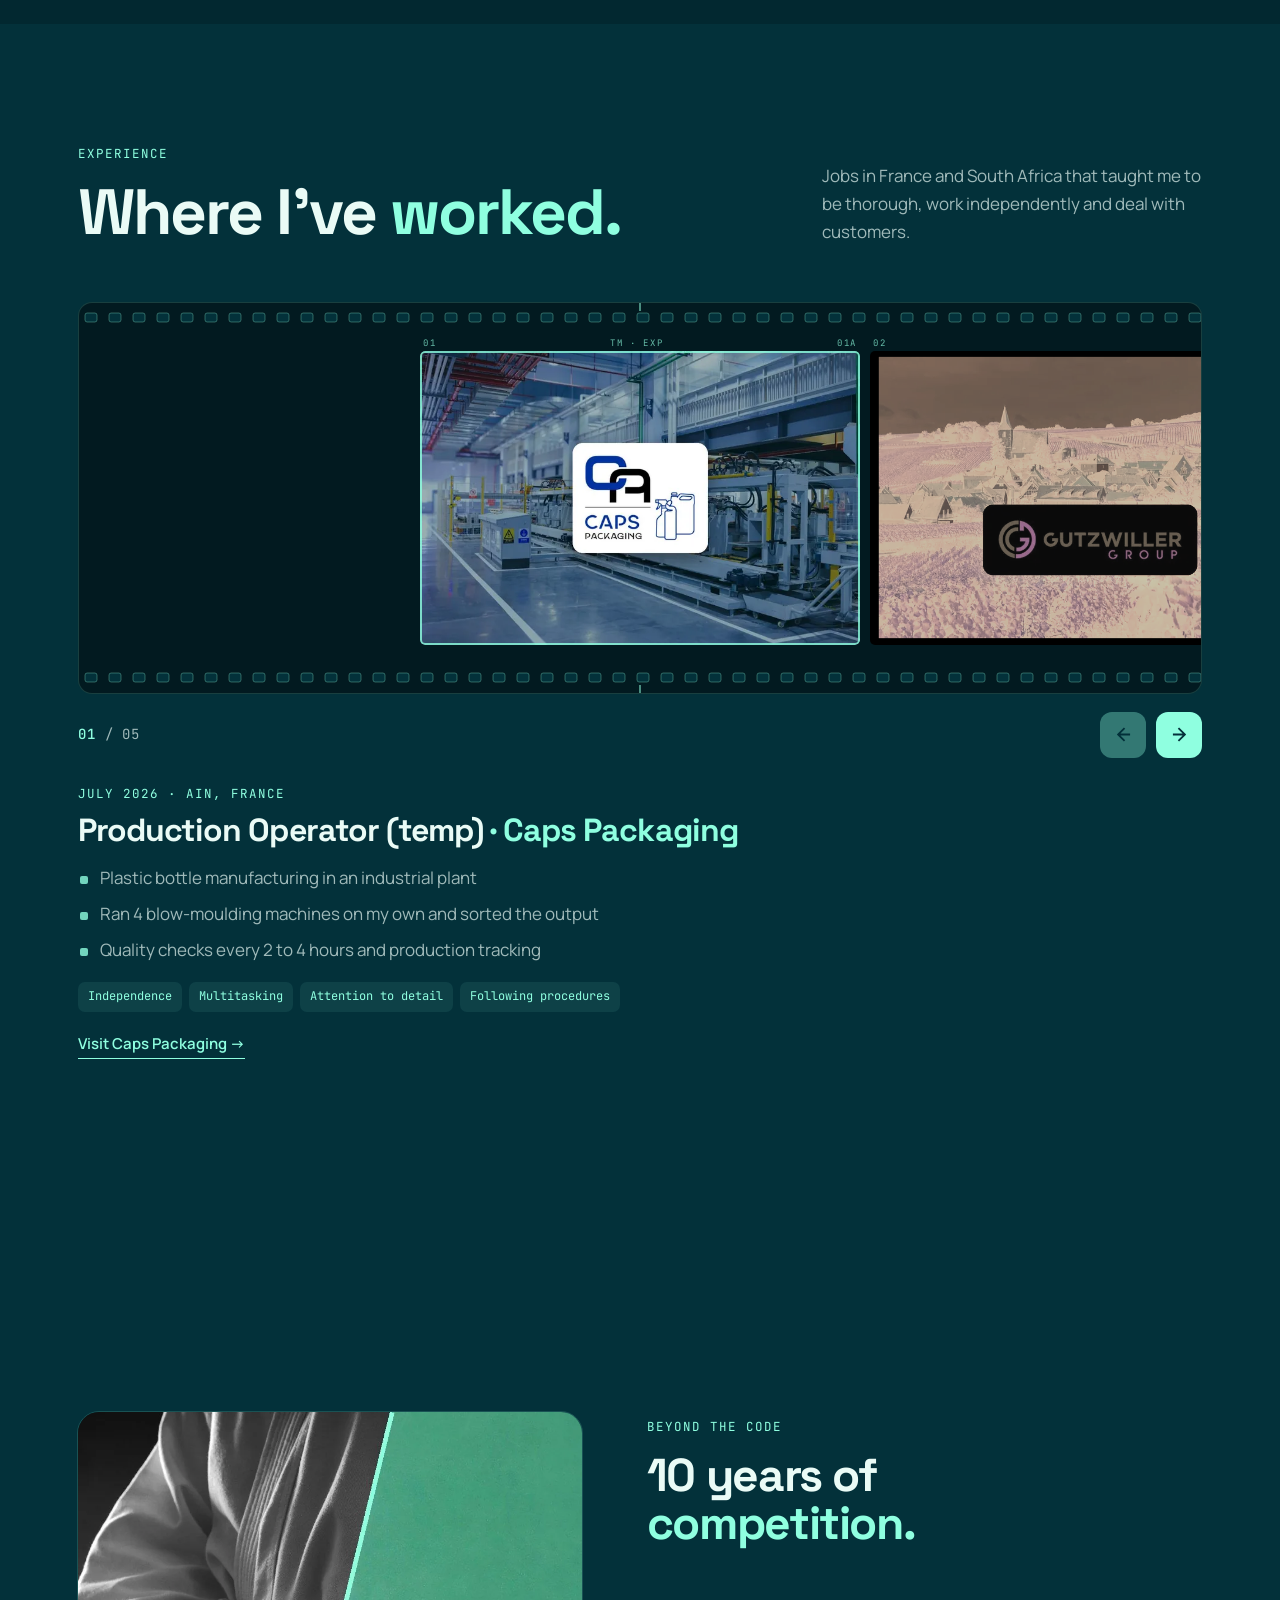
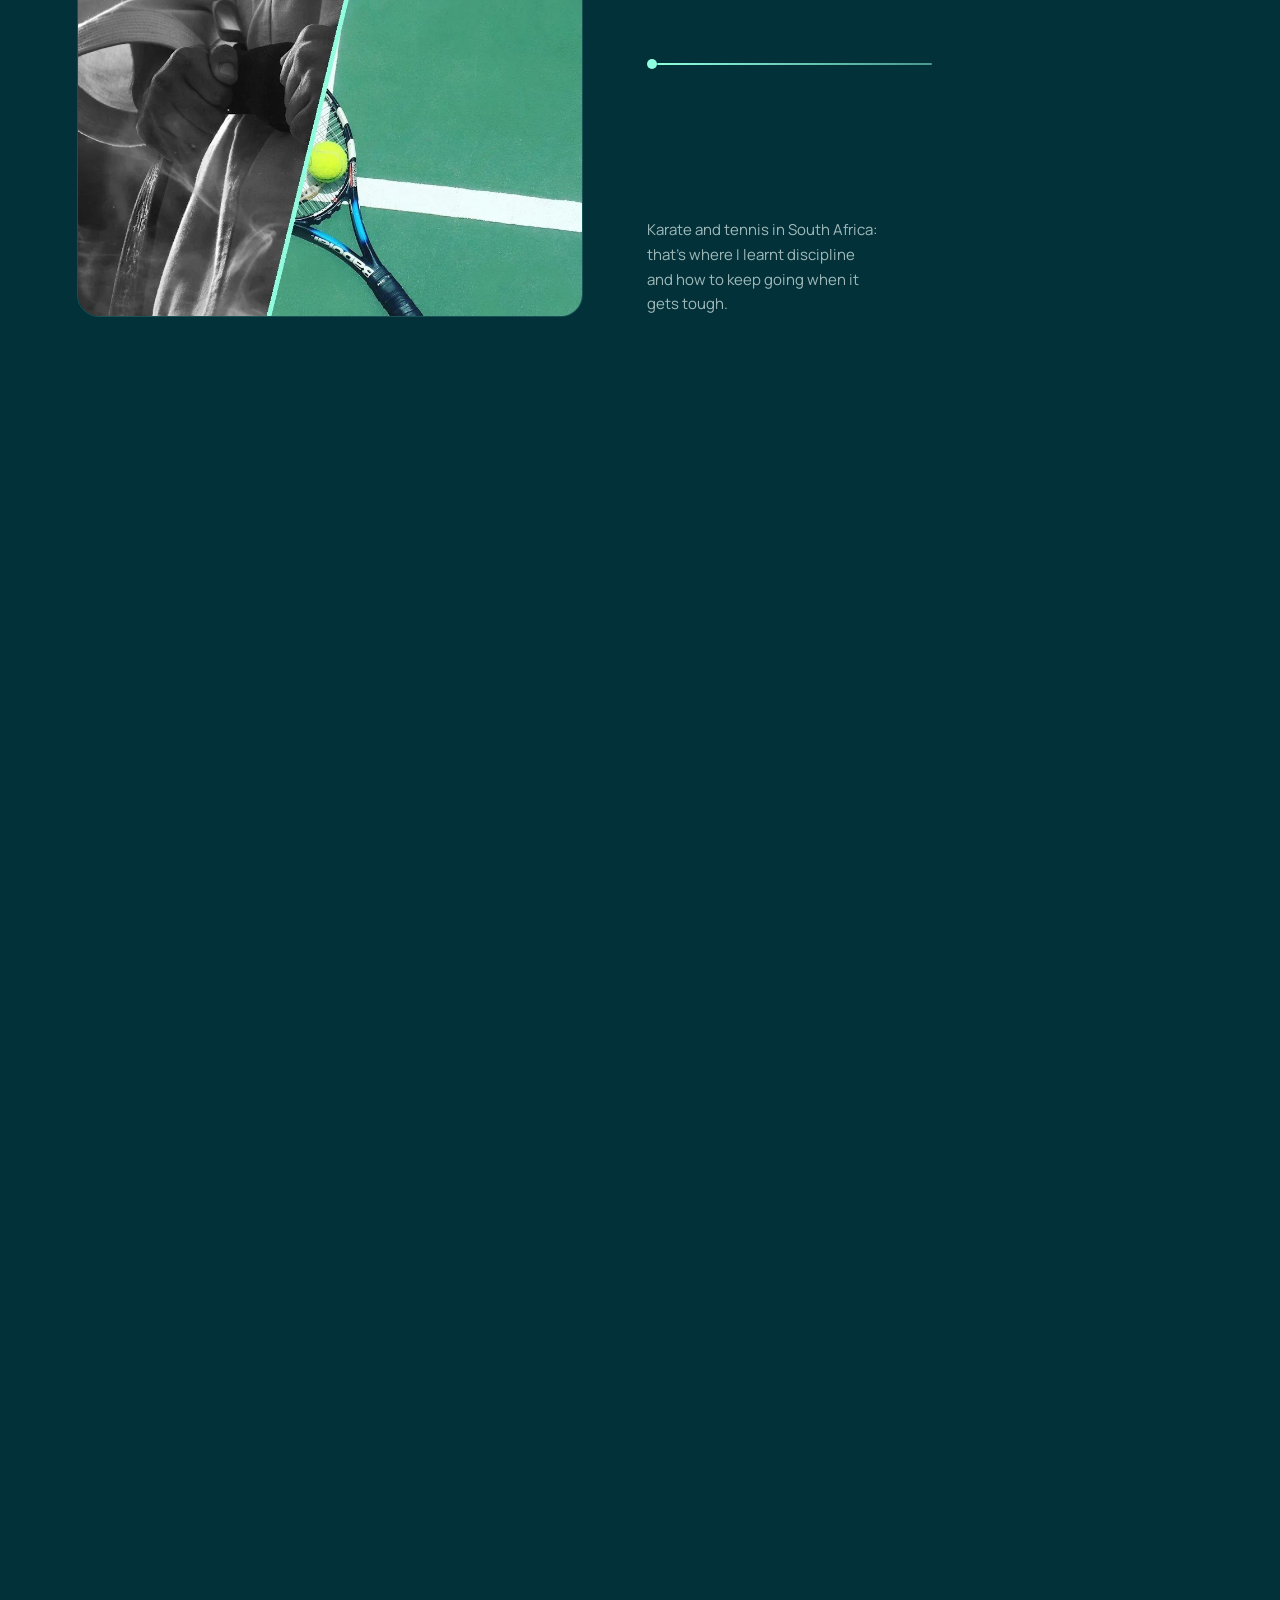
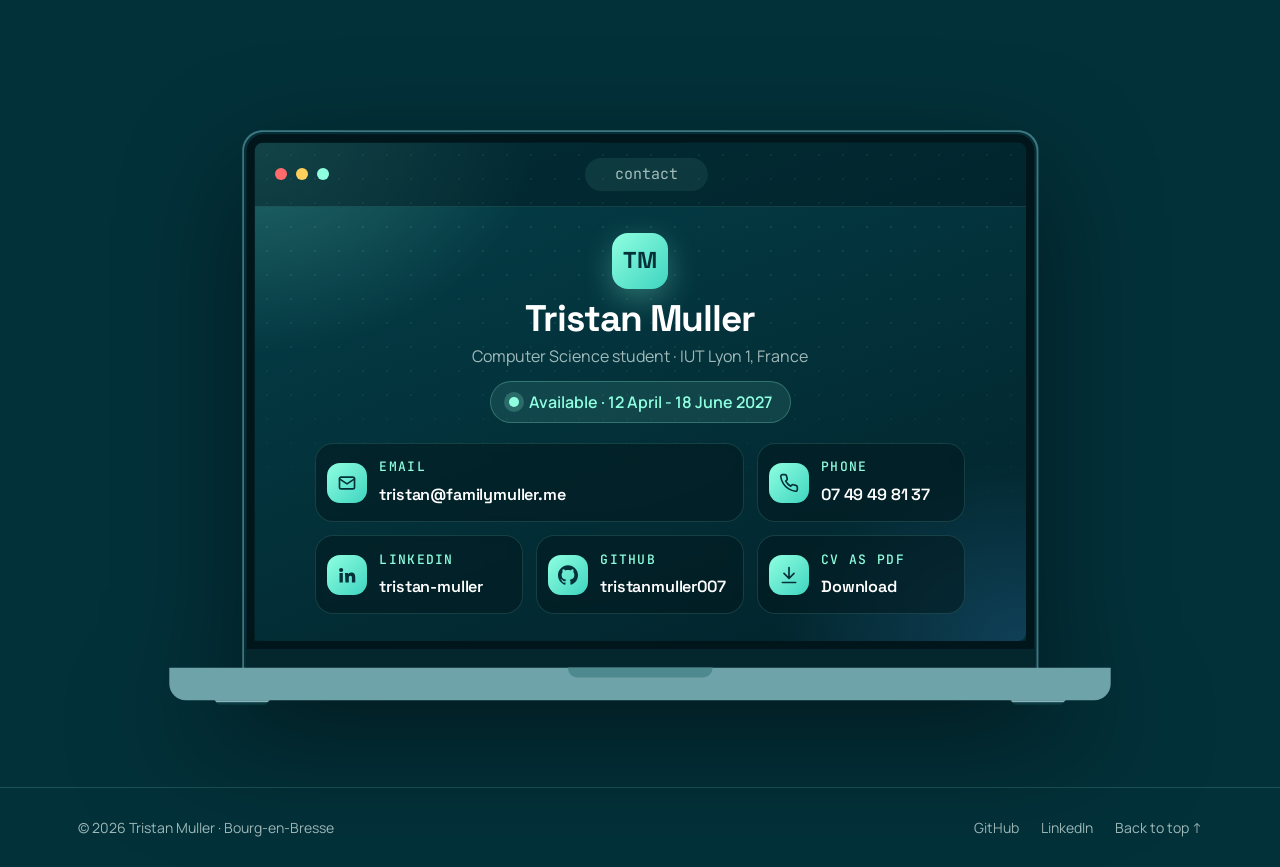
==== commit 42ca64e6: "Mobile : menu plein écran, effet au doigt sur le visage, couleur de fond sous les barres Safari" ====
--- a/index.html
+++ b/index.html
@@ -2,7 +2,7 @@
 <html lang="fr">
 <head>
   <meta charset="UTF-8">
-  <meta name="viewport" content="width=device-width, initial-scale=1">
+  <meta name="viewport" content="width=device-width, initial-scale=1, viewport-fit=cover">
   <title>Tristan Muller - Étudiant en BUT Informatique</title>
   <meta name="description" content="Portfolio de Tristan Muller, étudiant en BUT Informatique à l'IUT Lyon 1. Projets, expériences et contact. Disponible pour un stage du 12 avril au 18 juin 2027.">
   <meta name="color-scheme" content="dark">
@@ -54,6 +54,7 @@
         <li><a href="#parcours" data-nav data-i18n="nav.education">Parcours</a></li>
         <li><a href="#experiences" data-nav data-i18n="nav.experience">Expériences</a></li>
         <li><a href="#contact" data-nav data-i18n="nav.contact">Contact</a></li>
+        <li class="nav__foot"><span class="nav__avail" data-i18n="contact.status"><i></i>Disponible · 12 avril - 18 juin 2027</span><a class="btn btn--solid btn--sm" href="https://tristanmuller007.github.io/CV-Tristan-Muller/" target="_blank" rel="noopener" data-i18n="nav.cv">Mon CV</a><a class="nav__mail" href="mailto:tristan@familymuller.me">tristan@familymuller.me</a></li>
       </ul>
     </nav>
 
@@ -66,7 +67,7 @@
       <a class="btn btn--solid btn--sm nav__cv" href="https://tristanmuller007.github.io/CV-Tristan-Muller/" target="_blank" rel="noopener" data-i18n="nav.cv">Mon CV</a>
 
       <button class="burger" id="burger" type="button" aria-label="Ouvrir le menu" data-i18n-attr="aria-label:a11y.menu" aria-controls="menu" aria-expanded="false">
-        <svg viewBox="0 0 24 24" aria-hidden="true"><path d="M4 7h16M4 12h16M4 17h16"/></svg>
+        <svg class="burger__open" viewBox="0 0 24 24" aria-hidden="true"><path d="M4 7h16M4 12h16M4 17h16"/></svg><svg class="burger__close" viewBox="0 0 24 24" aria-hidden="true"><path d="M6 6l12 12M18 6 6 18"/></svg>
       </button>
     </div>
   </div>
--- a/css/style.css
+++ b/css/style.css
@@ -27,6 +27,7 @@
 *::after { box-sizing: border-box; margin: 0; padding: 0; }
 
 html {
+  background: var(--bg);
   scroll-behavior: smooth;
   scroll-padding-top: calc(var(--nav-h) + 12px);
 }
@@ -358,30 +359,61 @@
 }
 .burger svg { width: 24px; height: 24px; fill: none; stroke: currentColor; stroke-width: 2; stroke-linecap: round; }
 
+.burger__close { display: none; }
+.nav__foot { display: none; }
+
 @media (max-width: 760px) {
-  .burger   { display: grid; place-items: center; }
+  .burger   { position: relative; z-index: 2; display: grid; place-items: center; }
+  .burger[aria-expanded="true"] .burger__open { display: none; }
+  .burger[aria-expanded="true"] .burger__close { display: block; }
   .nav__cv  { display: none; }
 
   .nav__menu {
     position: fixed;
-    top: var(--nav-h);
-    left: 0;
-    right: 0;
-    display: none;
+    inset: 0;
+    z-index: 1;
+    display: flex;
     flex-direction: column;
     gap: 0;
-    padding: 8px 18px 18px;
-    border-bottom: 1px solid var(--line);
-    background: var(--bg);
+    padding: calc(var(--nav-h) + 28px) 22px max(28px, env(safe-area-inset-bottom, 0px));
+    overflow-y: auto;
+    background: radial-gradient(80% 50% at 100% 0%, rgba(143, 255, 224, .12), transparent 70%), var(--bg-deep);
+    counter-reset: nav;
+    opacity: 0;
+    visibility: hidden;
+    transform: translateY(-12px);
+    transition: opacity .35s var(--ease-out), transform .45s var(--ease-out), visibility 0s .45s;
   }
-  .nav__menu.is-open { display: flex; }
+  .nav__menu.is-open { opacity: 1; visibility: visible; transform: none; transition-delay: 0s; }
+  .nav__menu li:not(.nav__foot) { counter-increment: nav; opacity: 0; transform: translateY(14px); transition: opacity .5s var(--ease-out), transform .5s var(--ease-out); }
+  .nav__menu.is-open li:not(.nav__foot) { opacity: 1; transform: none; }
+  .nav__menu.is-open li:nth-child(1) { transition-delay: .05s; }
+  .nav__menu.is-open li:nth-child(2) { transition-delay: .1s; }
+  .nav__menu.is-open li:nth-child(3) { transition-delay: .15s; }
+  .nav__menu.is-open li:nth-child(4) { transition-delay: .2s; }
+  .nav__menu.is-open li:nth-child(5) { transition-delay: .25s; }
   .nav__menu a {
-    display: block;
+    display: flex;
+    align-items: baseline;
+    gap: 16px;
     padding: 14px 0;
     border-bottom: 1px solid var(--line);
-    font-size: 18px;
+    color: var(--text);
+    font: 700 clamp(30px, 9vw, 40px)/1.05 var(--font-display);
+    letter-spacing: -.03em;
   }
+  .nav__menu li:not(.nav__foot) a::before { content: counter(nav, decimal-leading-zero); color: var(--mint); font: 500 12px var(--font-mono); letter-spacing: .08em; }
   .nav__menu a::after { display: none; }
+  .nav__menu a[aria-current="true"] { color: var(--mint); }
+  .nav__foot { display: grid; gap: 14px; margin-top: auto; padding-top: 30px; }
+  .nav__foot a { border: 0; padding: 0; font: 600 15px var(--font-body); letter-spacing: 0; }
+  .nav__foot .btn { justify-self: start; padding: 12px 20px; color: var(--on-mint); }
+  .nav__mail { color: var(--muted) !important; }
+  .nav__avail { display: inline-flex; align-items: center; gap: 10px; color: var(--mint); font: 600 14px var(--font-body); }
+  .nav__avail i { width: 8px; height: 8px; border-radius: 50%; background: var(--mint); }
+  .menu-open { overflow: hidden; }
+  .menu-open .nav { background: transparent; border-color: transparent; -webkit-backdrop-filter: none; backdrop-filter: none; transform: none; }
+  .menu-open .nav .logo, .menu-open .nav .nav__actions { position: relative; z-index: 2; }
 }
 
 .accent      { color: var(--mint); }
@@ -1488,3 +1520,12 @@
   .ih-in, .ih__photo { opacity: 1; translate: none; scale: 1; transition: none; }
   .ih__k i, .ih__ghost span { animation: none; }
 }
+
+.nav { padding-top: env(safe-area-inset-top, 0px); }
+.ih__top { padding-top: calc(22px + env(safe-area-inset-top, 0px)); }
+@media (max-width: 820px) {
+  .ih__top { padding-top: calc(18px + env(safe-area-inset-top, 0px)); }
+}
+@media (max-width: 760px) {
+  .nav__menu { padding-top: calc(var(--nav-h) + 28px + env(safe-area-inset-top, 0px)); }
+}
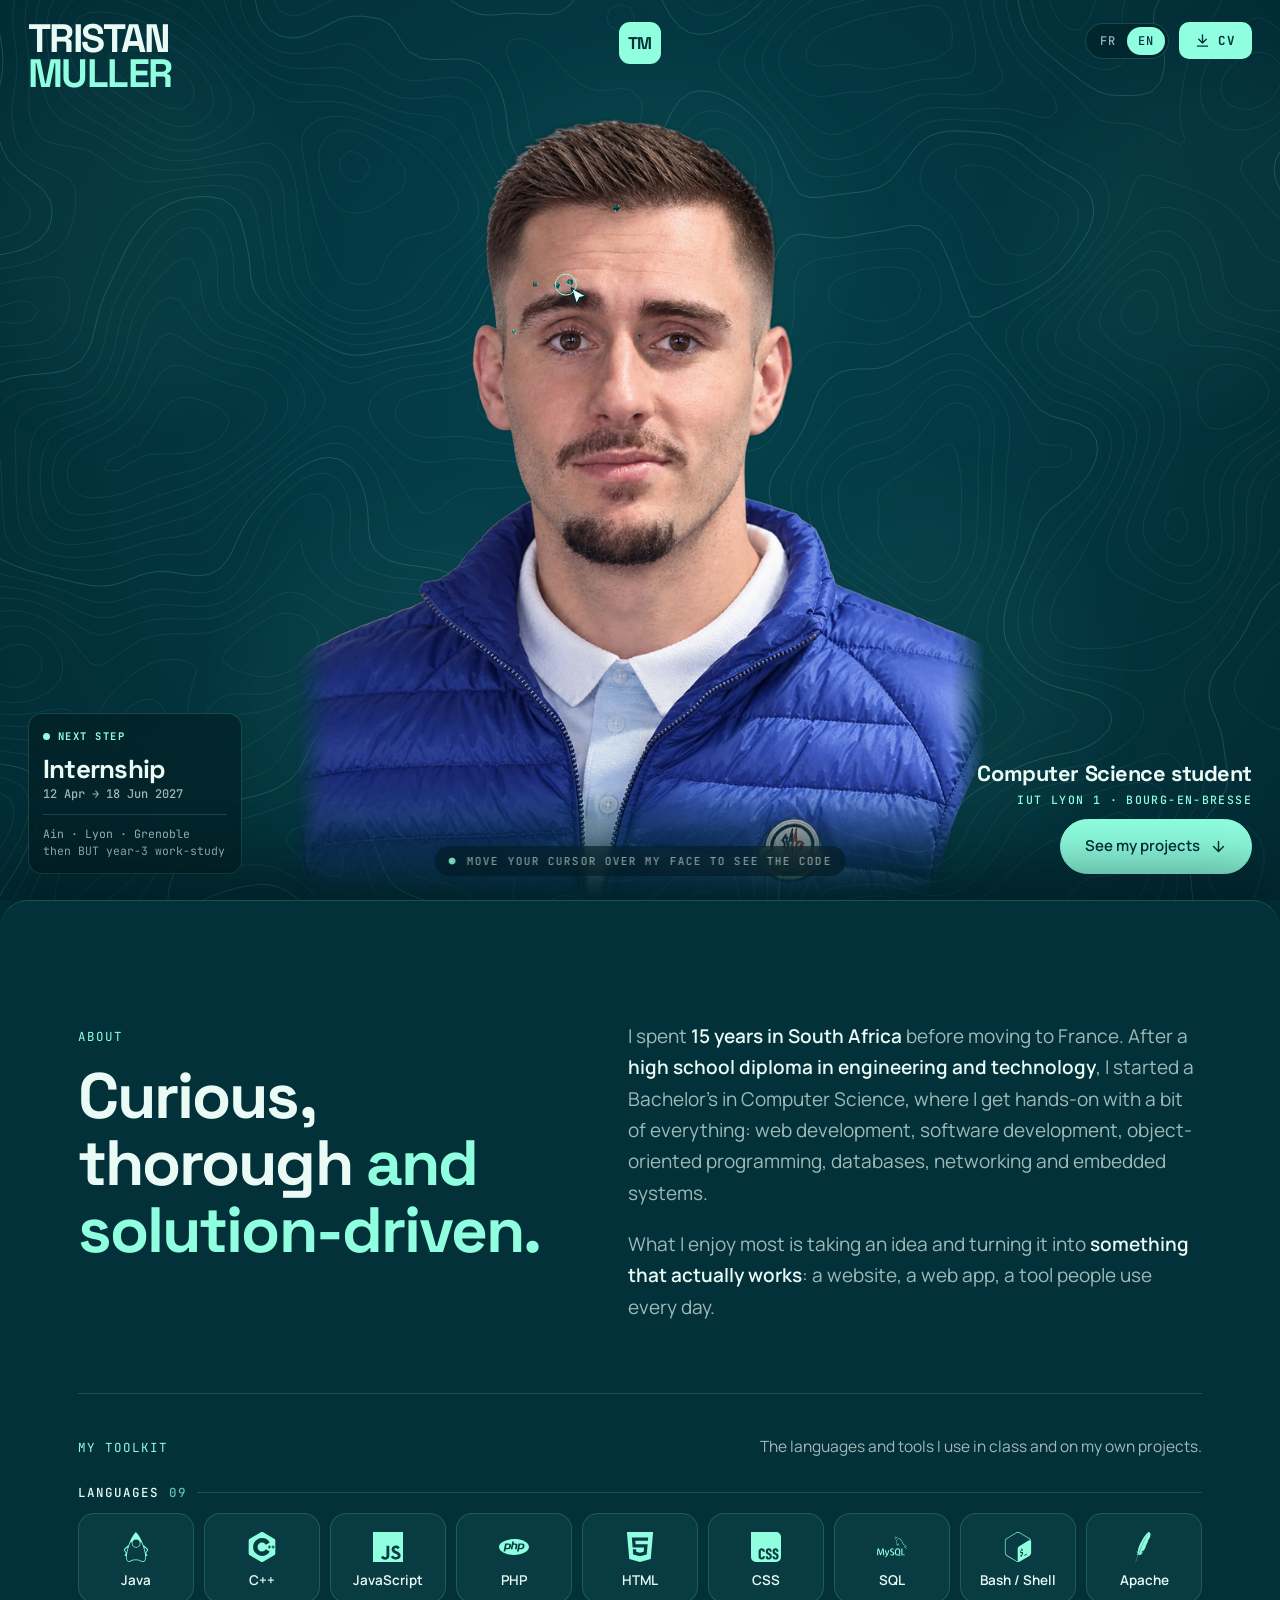
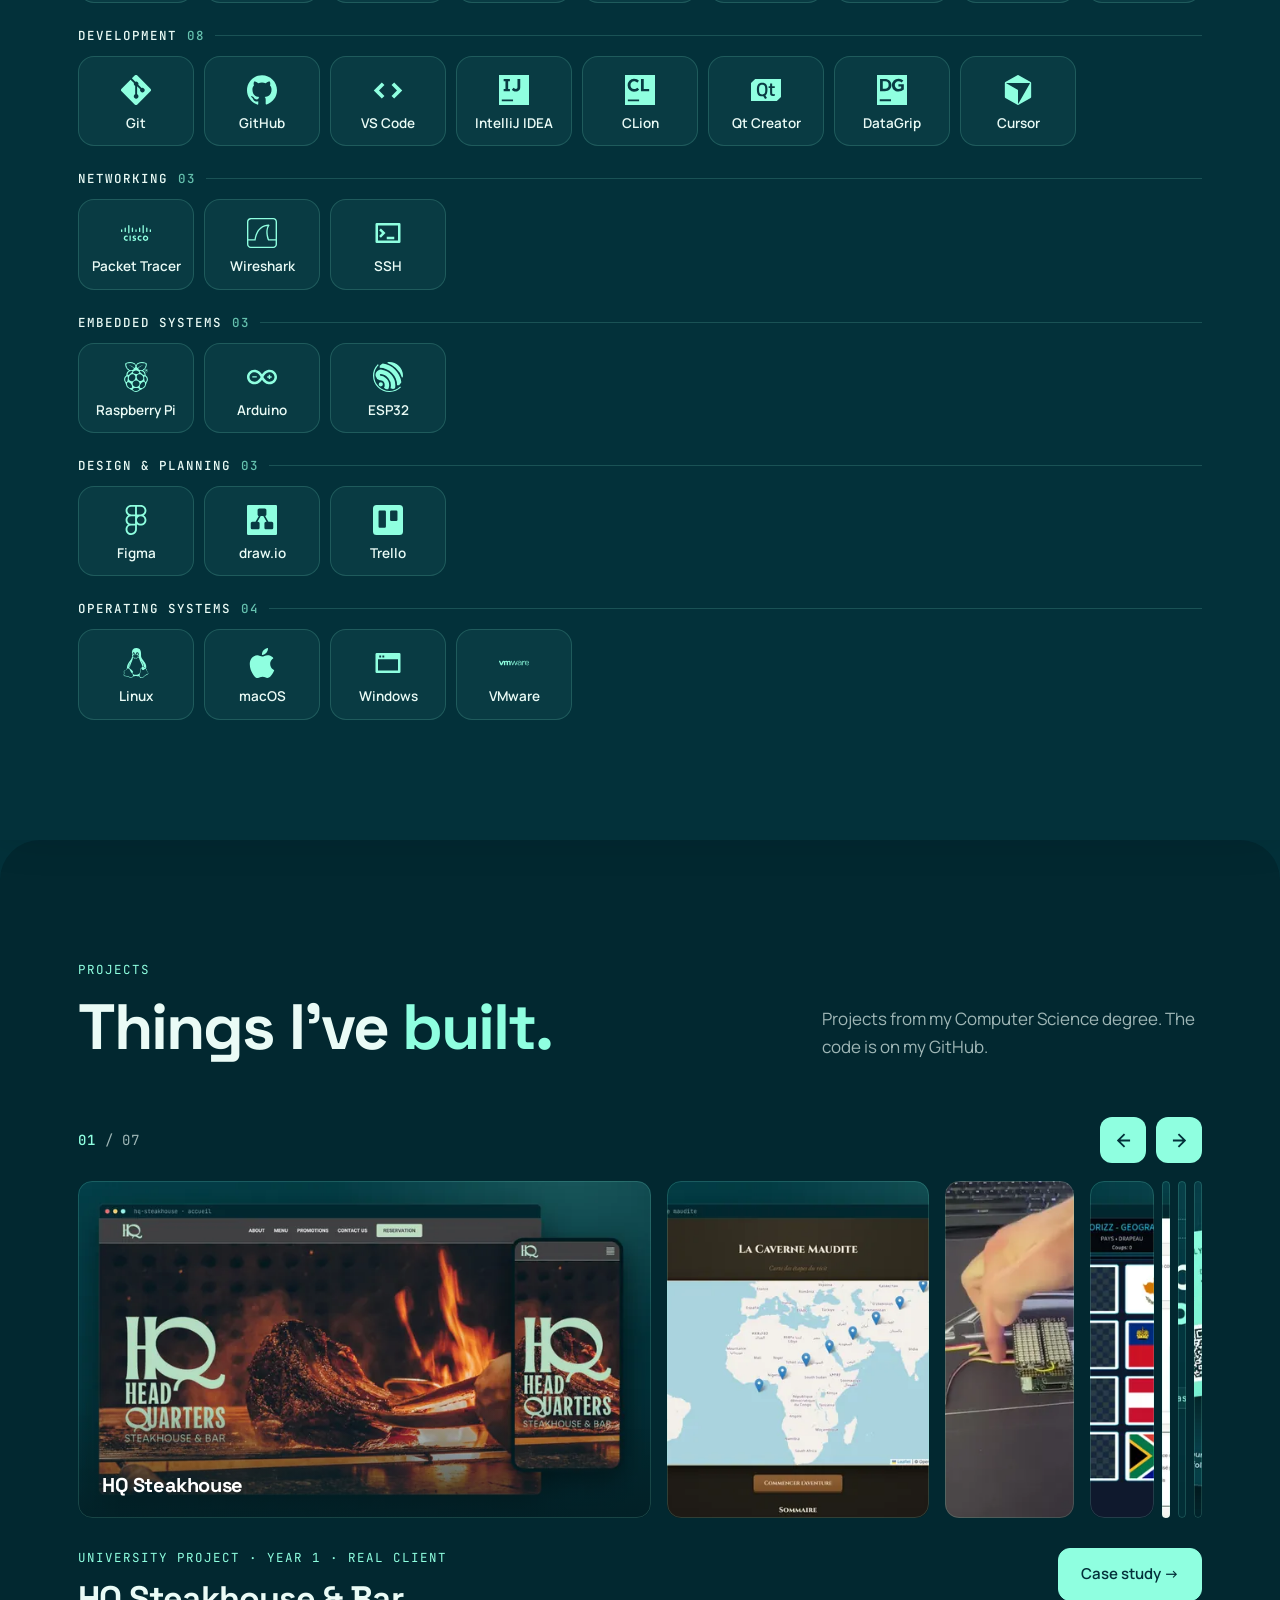
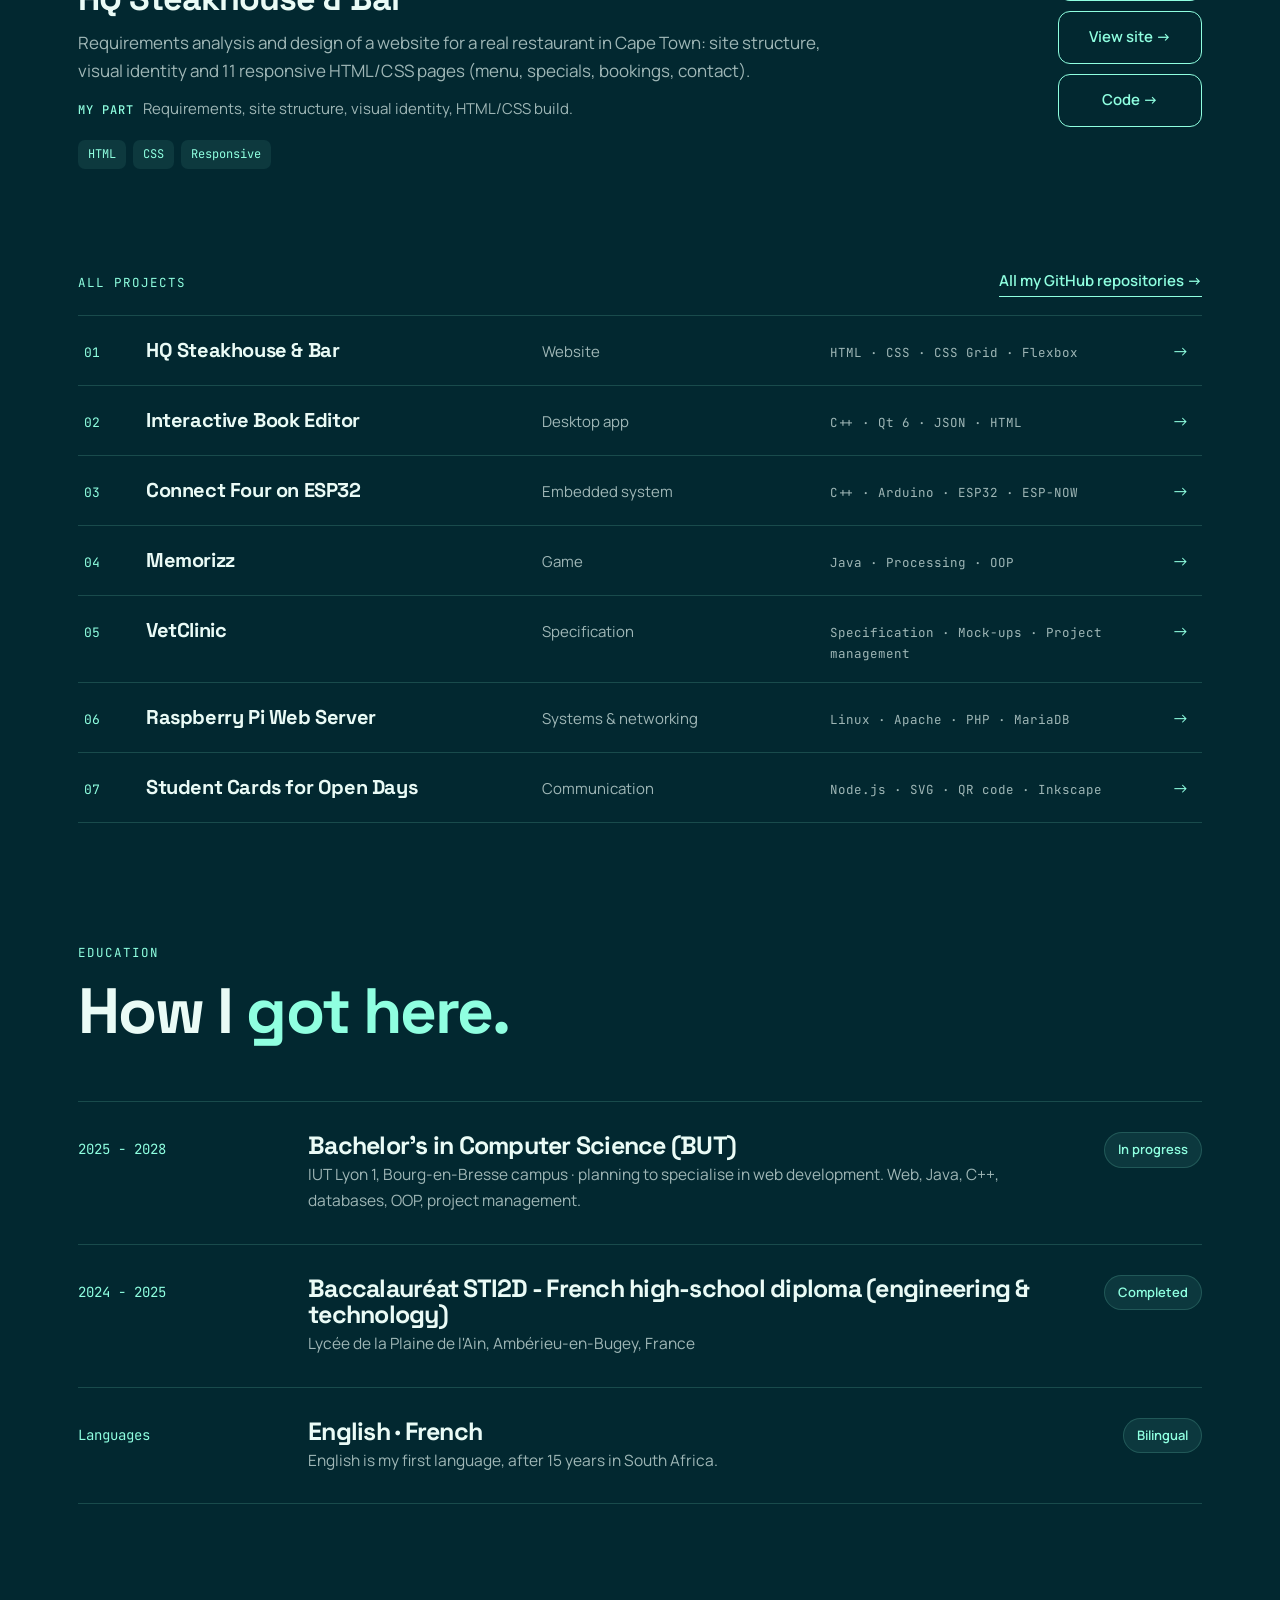
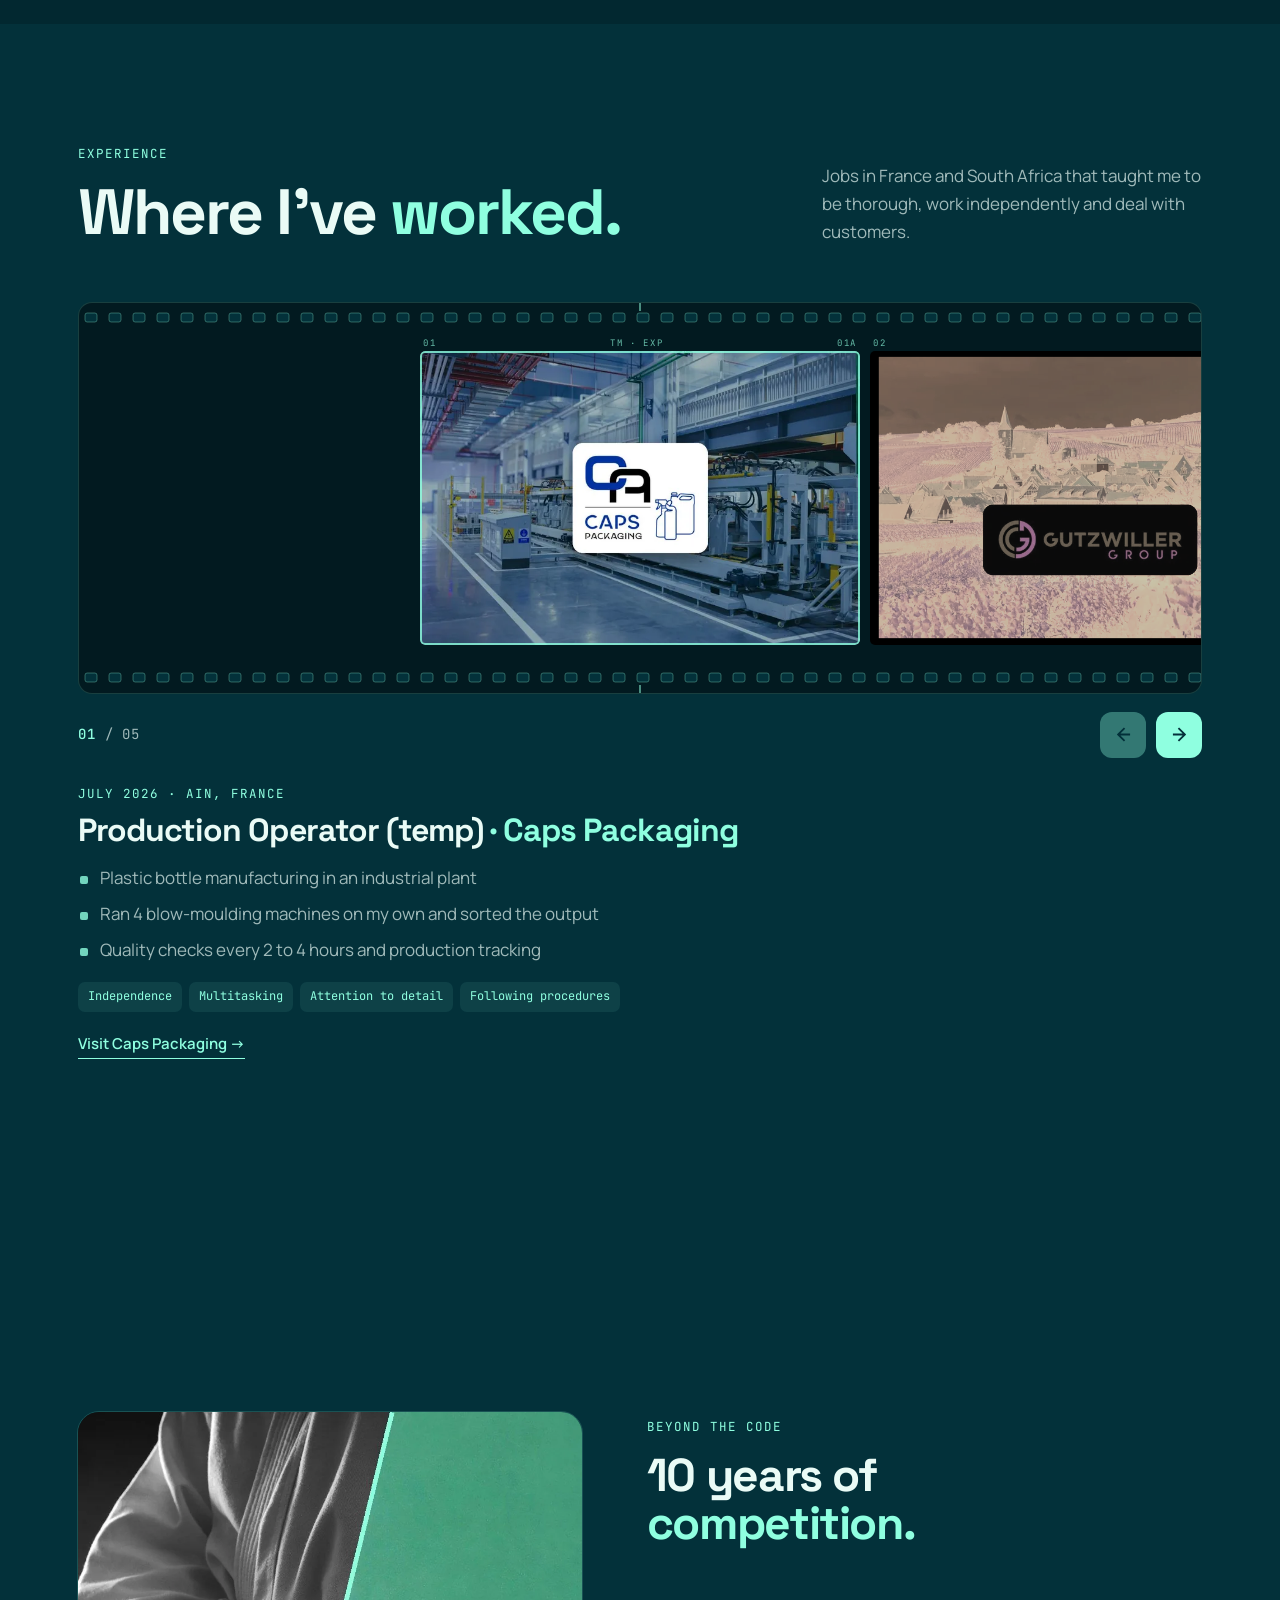
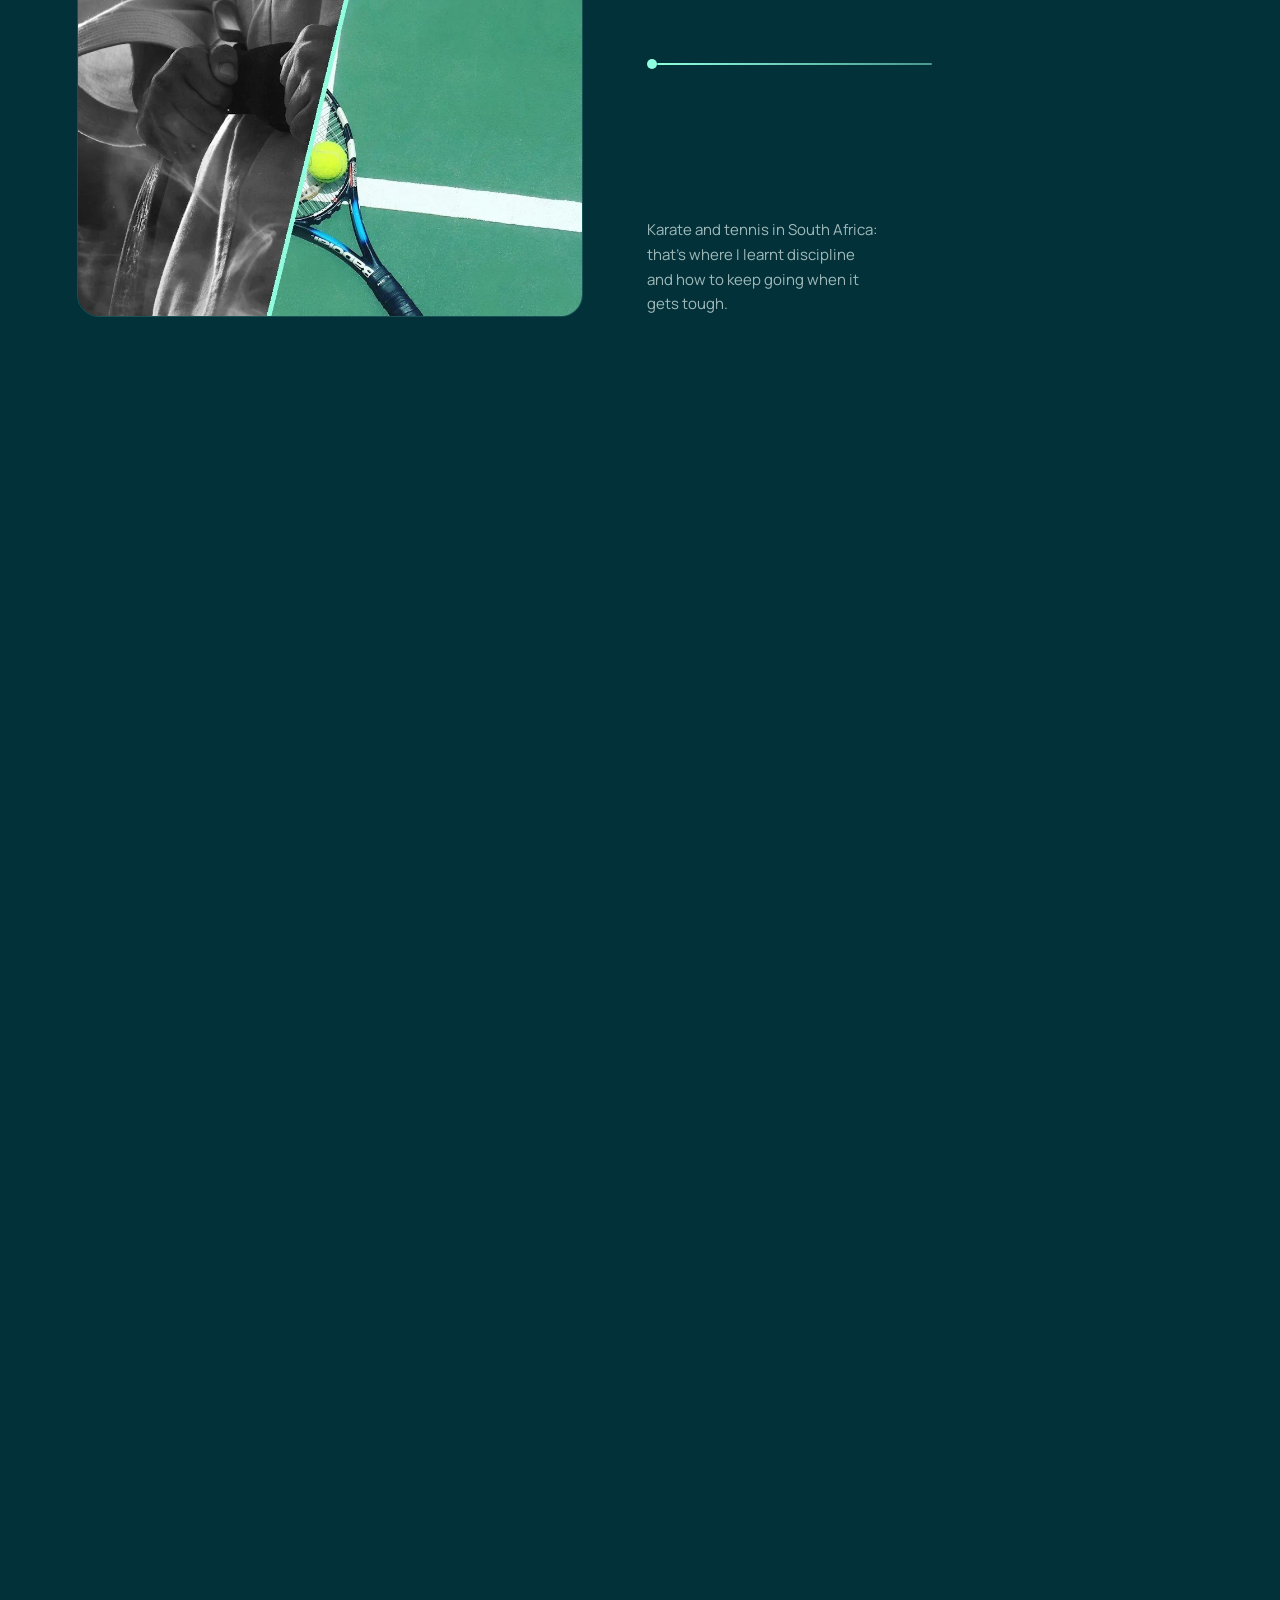
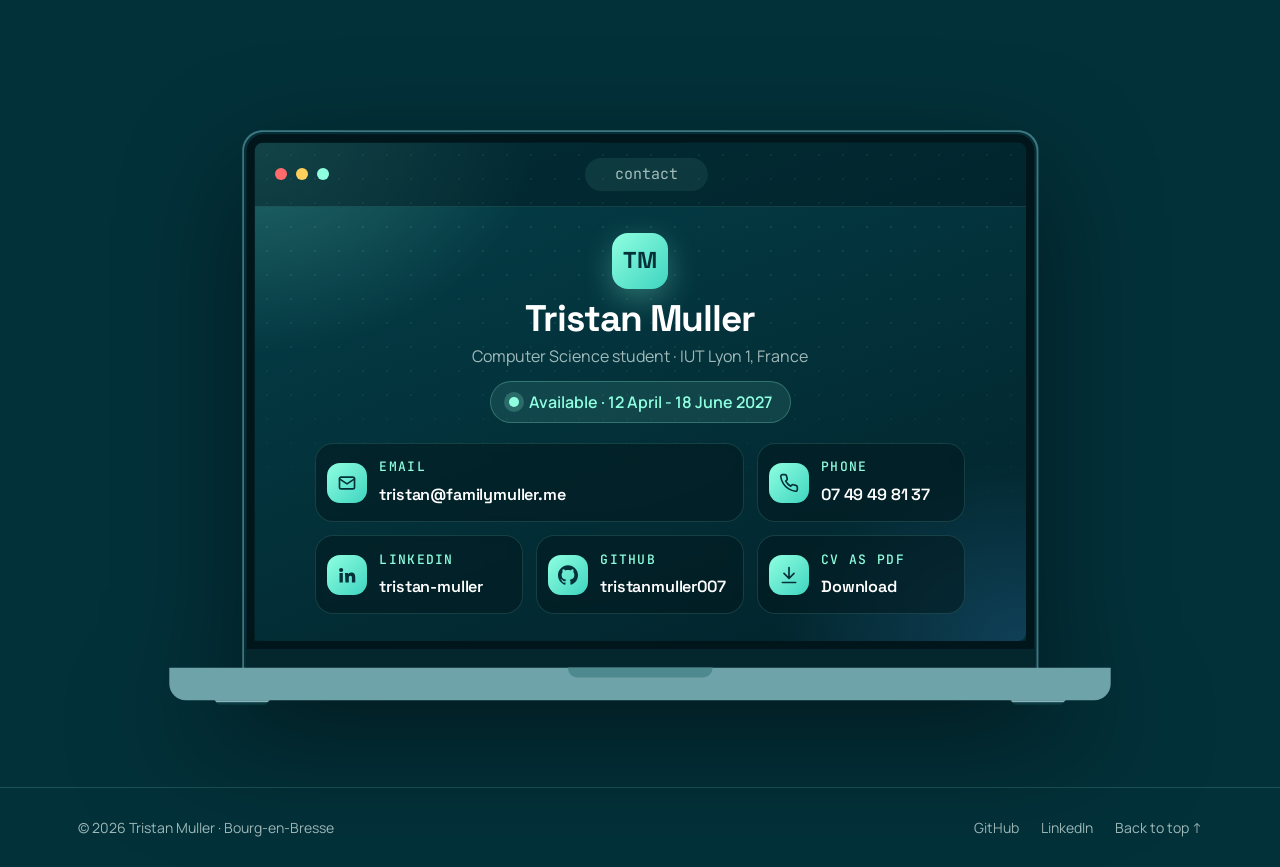
==== commit 04ae3cfd: "Mobile plus fluide et code nettoyé Accueil : rendu WebGL limité au portrait, pause hors écran et men" ====
--- a/index.html
+++ b/index.html
@@ -85,9 +85,9 @@
     </div>
 
     <header class="ih__top">
-      <h1 class="ih__brand ih-in" id="ih-name" style="--t:.2s"><span>Tristan</span><span>Muller</span></h1>
-      <a class="ih__mark ih-in" style="--t:.3s" href="#about" aria-label="À propos" data-i18n-attr="aria-label:nav.about">TM</a>
-      <div class="ih__tools ih-in" style="--t:.4s">
+      <h1 class="ih__brand ih-in" id="ih-name"><span>Tristan</span><span>Muller</span></h1>
+      <a class="ih__mark ih-in" href="#about" aria-label="À propos" data-i18n-attr="aria-label:nav.about">TM</a>
+      <div class="ih__tools ih-in">
         <div class="lang-switch" role="group" aria-label="Langue / Language">
           <button type="button" data-lang="fr" aria-pressed="true">FR</button>
           <button type="button" data-lang="en" aria-pressed="false">EN</button>
@@ -97,18 +97,18 @@
       </div>
     </header>
 
-    <div class="ih__card ih-in" style="--t:.6s">
+    <div class="ih__card ih-in">
       <p class="ih__k"><i></i><span data-i18n="ih.next">Prochaine étape</span></p>
       <p class="ih__d"><span data-i18n="ih.stage">Stage</span><small data-i18n="ih.dates">12.04 → 18.06.2027</small></p>
       <p class="ih__p" data-i18n="ih.area">Ain · Lyon · Grenoble<br>puis alternance BUT 3</p>
     </div>
 
-    <div class="ih__side ih-in" style="--t:.75s">
+    <div class="ih__side ih-in">
       <p class="ih__role"><span data-i18n="ih.role">Étudiant en BUT Informatique</span><small>IUT Lyon 1 · Bourg-en-Bresse</small></p>
       <a class="btn btn--solid" href="#projets"><span data-i18n="hero.cta">Voir mes projets</span><svg viewBox="0 0 24 24" aria-hidden="true"><path d="M12 5v14M5 12l7 7 7-7"/></svg></a>
     </div>
 
-    <p class="ih__hint ih-in" id="ih-hint" style="--t:1.4s"><b>●</b><span data-i18n="ih.hint">Passe la souris sur mon visage pour voir le code</span></p>
+    <p class="ih__hint ih-in" id="ih-hint"><b>●</b><span data-i18n="ih.hint">Passe la souris sur mon visage pour voir le code</span></p>
   </section>
   </div>
 
@@ -134,66 +134,66 @@
         <div class="tool-group">
           <h3 data-i18n="tools.languages">Langages <span>09</span></h3>
           <ul class="tool-grid">
-            <li class="tool" style="--brand:#EAFBF6"><i class="icon icon--java"></i>Java</li>
-            <li class="tool" style="--brand:#00599C"><i class="icon icon--cpp"></i>C++</li>
-            <li class="tool" style="--brand:#F7DF1E"><i class="icon icon--javascript"></i>JavaScript</li>
-            <li class="tool" style="--brand:#777BB4"><i class="icon icon--php"></i>PHP</li>
-            <li class="tool" style="--brand:#E34F26"><i class="icon icon--html"></i>HTML</li>
-            <li class="tool" style="--brand:#663399"><i class="icon icon--css"></i>CSS</li>
-            <li class="tool" style="--brand:#4479A1"><i class="icon icon--sql"></i>SQL</li>
-            <li class="tool" style="--brand:#4EAA25"><i class="icon icon--bash"></i>Bash / Shell</li>
-            <li class="tool" style="--brand:#D22128"><i class="icon icon--apache"></i>Apache</li>
+            <li class="tool"><i class="icon icon--java"></i>Java</li>
+            <li class="tool"><i class="icon icon--cpp"></i>C++</li>
+            <li class="tool"><i class="icon icon--javascript"></i>JavaScript</li>
+            <li class="tool"><i class="icon icon--php"></i>PHP</li>
+            <li class="tool"><i class="icon icon--html"></i>HTML</li>
+            <li class="tool"><i class="icon icon--css"></i>CSS</li>
+            <li class="tool"><i class="icon icon--sql"></i>SQL</li>
+            <li class="tool"><i class="icon icon--bash"></i>Bash / Shell</li>
+            <li class="tool"><i class="icon icon--apache"></i>Apache</li>
           </ul>
         </div>
 
         <div class="tool-group">
           <h3 data-i18n="tools.dev">Développement <span>08</span></h3>
           <ul class="tool-grid">
-            <li class="tool" style="--brand:#F03C2E"><i class="icon icon--git"></i>Git</li>
-            <li class="tool" style="--brand:#EAFBF6"><i class="icon icon--github"></i>GitHub</li>
-            <li class="tool" style="--brand:#3FA9F5"><i class="icon icon--vscode"></i>VS Code</li>
-            <li class="tool" style="--brand:#EAFBF6"><i class="icon icon--intellij"></i>IntelliJ IDEA</li>
-            <li class="tool" style="--brand:#EAFBF6"><i class="icon icon--clion"></i>CLion</li>
-            <li class="tool" style="--brand:#41CD52"><i class="icon icon--qt"></i>Qt Creator</li>
-            <li class="tool" style="--brand:#EAFBF6"><i class="icon icon--datagrip"></i>DataGrip</li>
-            <li class="tool" style="--brand:#EAFBF6"><i class="icon icon--cursor"></i>Cursor</li>
+            <li class="tool"><i class="icon icon--git"></i>Git</li>
+            <li class="tool"><i class="icon icon--github"></i>GitHub</li>
+            <li class="tool"><i class="icon icon--vscode"></i>VS Code</li>
+            <li class="tool"><i class="icon icon--intellij"></i>IntelliJ IDEA</li>
+            <li class="tool"><i class="icon icon--clion"></i>CLion</li>
+            <li class="tool"><i class="icon icon--qt"></i>Qt Creator</li>
+            <li class="tool"><i class="icon icon--datagrip"></i>DataGrip</li>
+            <li class="tool"><i class="icon icon--cursor"></i>Cursor</li>
           </ul>
         </div>
 
         <div class="tool-group">
           <h3 data-i18n="tools.network">Réseau <span>03</span></h3>
           <ul class="tool-grid">
-            <li class="tool" style="--brand:#1BA0D7"><i class="icon icon--cisco"></i>Packet Tracer</li>
-            <li class="tool" style="--brand:#1679A7"><i class="icon icon--wireshark"></i>Wireshark</li>
-            <li class="tool" style="--brand:#8FFFE0"><i class="icon icon--ssh"></i>SSH</li>
+            <li class="tool"><i class="icon icon--cisco"></i>Packet Tracer</li>
+            <li class="tool"><i class="icon icon--wireshark"></i>Wireshark</li>
+            <li class="tool"><i class="icon icon--ssh"></i>SSH</li>
           </ul>
         </div>
 
         <div class="tool-group">
           <h3 data-i18n="tools.embedded">Systèmes embarqués <span>03</span></h3>
           <ul class="tool-grid">
-            <li class="tool" style="--brand:#A22846"><i class="icon icon--raspberrypi"></i>Raspberry Pi</li>
-            <li class="tool" style="--brand:#00878F"><i class="icon icon--arduino"></i>Arduino</li>
-            <li class="tool" style="--brand:#E7352C"><i class="icon icon--esp32"></i>ESP32</li>
+            <li class="tool"><i class="icon icon--raspberrypi"></i>Raspberry Pi</li>
+            <li class="tool"><i class="icon icon--arduino"></i>Arduino</li>
+            <li class="tool"><i class="icon icon--esp32"></i>ESP32</li>
           </ul>
         </div>
 
         <div class="tool-group">
           <h3 data-i18n="tools.design">Conception &amp; organisation <span>03</span></h3>
           <ul class="tool-grid">
-            <li class="tool" style="--brand:#F24E1E"><i class="icon icon--figma"></i>Figma</li>
-            <li class="tool" style="--brand:#F08705"><i class="icon icon--drawio"></i>draw.io</li>
-            <li class="tool" style="--brand:#0052CC"><i class="icon icon--trello"></i>Trello</li>
+            <li class="tool"><i class="icon icon--figma"></i>Figma</li>
+            <li class="tool"><i class="icon icon--drawio"></i>draw.io</li>
+            <li class="tool"><i class="icon icon--trello"></i>Trello</li>
           </ul>
         </div>
 
         <div class="tool-group">
           <h3 data-i18n="tools.systems">Systèmes <span>04</span></h3>
           <ul class="tool-grid">
-            <li class="tool" style="--brand:#FCC624"><i class="icon icon--linux"></i>Linux</li>
-            <li class="tool" style="--brand:#EAFBF6"><i class="icon icon--macos"></i>macOS</li>
-            <li class="tool" style="--brand:#3FA9F5"><i class="icon icon--windows"></i>Windows</li>
-            <li class="tool" style="--brand:#607078"><i class="icon icon--vmware"></i>VMware</li>
+            <li class="tool"><i class="icon icon--linux"></i>Linux</li>
+            <li class="tool"><i class="icon icon--macos"></i>macOS</li>
+            <li class="tool"><i class="icon icon--windows"></i>Windows</li>
+            <li class="tool"><i class="icon icon--vmware"></i>VMware</li>
           </ul>
         </div>
       </div>
@@ -588,35 +588,35 @@
           <div class="sport__axis" aria-hidden="true"><span class="sport__start"></span><span class="sport__line"></span></div>
 
           <ol class="sport__list">
-            <li class="step step--up" style="--i:0">
+            <li class="step step--up">
               <span class="step__stem" aria-hidden="true"></span><span class="step__dot" aria-hidden="true"></span>
               <div class="step__body"><span class="step__year">2011</span><span class="step__tag" data-i18n="sport.both">Tennis · Karaté</span><h3 data-i18n="s1.title">Premiers pas</h3><p data-i18n="s1.text">Débuts au tennis et au karaté, en Afrique du Sud.</p></div>
             </li>
-            <li class="step step--down" style="--i:1">
+            <li class="step step--down">
               <span class="step__stem" aria-hidden="true"></span><span class="step__dot" aria-hidden="true"></span>
               <div class="step__body"><span class="step__year">2015</span><span class="step__tag" data-i18n="sport.karate">Karaté</span><h3 data-i18n="s.sa">Champion d'Afrique du Sud</h3><p data-i18n="s2.text">Premier titre national, catégorie -11 ans.</p></div>
             </li>
-            <li class="step step--up" style="--i:2">
+            <li class="step step--up">
               <span class="step__stem" aria-hidden="true"></span><span class="step__dot" aria-hidden="true"></span>
               <div class="step__body"><span class="step__year">2016</span><span class="step__tag">Tennis</span><h3 data-i18n="s.sa">Champion d'Afrique du Sud</h3><p data-i18n="s3.text">Titre national, catégorie -12 ans.</p></div>
             </li>
-            <li class="step step--down" style="--i:3">
+            <li class="step step--down">
               <span class="step__stem" aria-hidden="true"></span><span class="step__dot" aria-hidden="true"></span>
               <div class="step__body"><span class="step__year">2016</span><span class="step__tag">Tennis</span><h3 data-i18n="s.africa">Champion d'Afrique</h3><p data-i18n="s4.text">Titre continental, en Égypte.</p></div>
             </li>
-            <li class="step step--up" style="--i:4">
+            <li class="step step--up">
               <span class="step__stem" aria-hidden="true"></span><span class="step__dot" aria-hidden="true"></span>
               <div class="step__body"><span class="step__year">2018</span><span class="step__tag" data-i18n="sport.karate">Karaté</span><h3 data-i18n="s.africa">Champion d'Afrique</h3><p data-i18n="s5.text">Titre continental, catégorie -18 ans.</p></div>
             </li>
-            <li class="step step--down" style="--i:5">
+            <li class="step step--down">
               <span class="step__stem" aria-hidden="true"></span><span class="step__dot" aria-hidden="true"></span>
               <div class="step__body"><span class="step__year">2019</span><span class="step__tag" data-i18n="sport.karate">Karaté</span><h3 data-i18n="s6.title">Championnats du monde</h3><p data-i18n="s6.text">Participation aux championnats du monde, en Suède.</p></div>
             </li>
-            <li class="step step--up" style="--i:6">
+            <li class="step step--up">
               <span class="step__stem" aria-hidden="true"></span><span class="step__dot" aria-hidden="true"></span>
               <div class="step__body"><span class="step__year">2020</span><span class="step__tag" data-i18n="sport.karate">Karaté</span><h3 data-i18n="s7.title">Sélection mondiale</h3><p data-i18n="s7.text">Sélectionné pour les championnats du monde en Afrique du Sud.</p></div>
             </li>
-            <li class="step step--down" style="--i:7">
+            <li class="step step--down">
               <span class="step__stem" aria-hidden="true"></span><span class="step__dot" aria-hidden="true"></span>
               <div class="step__body"><span class="step__year">2025</span><span class="step__tag">Handball</span><h3 data-i18n="s8.title">En compétition</h3><p data-i18n="s8.text">Handball en club à Ambérieu-en-Bugey, niveau régional.</p></div>
             </li>
@@ -638,7 +638,7 @@
           <div class="screen__bar" aria-hidden="true"><i></i><i></i><i></i><span>contact</span></div>
 
           <div class="screen">
-            <div class="screen__id pop" style="--delay:0">
+            <div class="screen__id pop">
               <div class="screen__avatar" aria-hidden="true">TM</div>
               <div>
                 <b>Tristan Muller</b>
@@ -648,23 +648,23 @@
             </div>
 
             <div class="screen__grid">
-              <a class="tile tile--wide pop" style="--delay:1" href="mailto:tristan@familymuller.me">
+              <a class="tile tile--wide pop" href="mailto:tristan@familymuller.me">
                 <i class="tile__icon icon--mail"></i>
                 <span class="tile__text"><small>Email</small>tristan@familymuller.me</span>
               </a>
-              <a class="tile pop" style="--delay:2" href="tel:+33749498137">
+              <a class="tile pop" href="tel:+33749498137">
                 <i class="tile__icon icon--phone"></i>
                 <span class="tile__text"><small data-i18n="contact.phone">Téléphone</small>07 49 49 81 37</span>
               </a>
-              <a class="tile pop" style="--delay:3" href="https://www.linkedin.com/in/tristan-muller-8a808934a/" target="_blank" rel="noopener">
+              <a class="tile pop" href="https://www.linkedin.com/in/tristan-muller-8a808934a/" target="_blank" rel="noopener">
                 <i class="tile__icon icon--linkedin"></i>
                 <span class="tile__text"><small>LinkedIn</small>tristan-muller</span>
               </a>
-              <a class="tile pop" style="--delay:4" href="https://github.com/tristanmuller007" target="_blank" rel="noopener">
+              <a class="tile pop" href="https://github.com/tristanmuller007" target="_blank" rel="noopener">
                 <i class="tile__icon icon--github"></i>
                 <span class="tile__text"><small>GitHub</small>tristanmuller007</span>
               </a>
-              <a class="tile pop" style="--delay:5" href="assets/cv/CV-Tristan-Muller-FR.pdf" download data-i18n-attr="href:cv.pdf">
+              <a class="tile pop" href="assets/cv/CV-Tristan-Muller-FR.pdf" download data-i18n-attr="href:cv.pdf">
                 <i class="tile__icon icon--download"></i>
                 <span class="tile__text"><small data-i18n="contact.cvpdf">CV en PDF</small><span data-i18n="contact.download">Télécharger</span></span>
               </a>
--- a/css/style.css
+++ b/css/style.css
@@ -1,38 +1,43 @@
 :root {
-
-  --bg:        #03313A;
-  --bg-2:      #022830;
-  --bg-deep:   #021a20;
-  --surface:   rgba(143, 255, 224, .05);
-  --text:      #EAFBF6;
-  --muted:     rgba(234, 251, 246, .68);
-  --mint:      #8FFFE0;
-  --mint-soft: rgba(143, 255, 224, .08);
-  --on-mint:   #03313A;
-  --line:      rgba(143, 255, 224, .16);
+  --bg: #03313a;
+  --bg-2: #022830;
+  --bg-deep: #021a20;
+  --surface: rgba(143, 255, 224, 0.05);
+  --text: #eafbf6;
+  --muted: rgba(234, 251, 246, 0.68);
+  --mint: #8fffe0;
+  --mint-soft: rgba(143, 255, 224, 0.08);
+  --on-mint: #03313a;
+  --line: rgba(143, 255, 224, 0.16);
 
   --font-display: 'Space Grotesk', system-ui, sans-serif;
-  --font-body:    'Manrope', system-ui, sans-serif;
-  --font-mono:    'JetBrains Mono', ui-monospace, monospace;
-
-  --wrap:   1180px;
-  --nav-h:  72px;
+  --font-body: 'Manrope', system-ui, sans-serif;
+  --font-mono: 'JetBrains Mono', ui-monospace, monospace;
+
+  --wrap: 1180px;
+  --nav-h: 72px;
   --radius: 22px;
 
-  --ease-out: cubic-bezier(.16, 1, .3, 1);
+  --ease-out: cubic-bezier(0.16, 1, 0.3, 1);
 }
 
 *,
 *::before,
-*::after { box-sizing: border-box; margin: 0; padding: 0; }
+*::after {
+  box-sizing: border-box;
+  margin: 0;
+  padding: 0;
+}
 
 html {
   background: var(--bg);
+  overscroll-behavior-y: none;
   scroll-behavior: smooth;
   scroll-padding-top: calc(var(--nav-h) + 12px);
 }
 
 body {
+  overscroll-behavior-y: none;
   background: var(--bg);
   color: var(--text);
   font-family: var(--font-body);
@@ -41,21 +46,43 @@
   -webkit-font-smoothing: antialiased;
 }
 
-img { display: block; max-width: 100%; }
-a   { color: inherit; }
-ul, ol { list-style: none; }
-::selection { background: var(--mint); color: var(--on-mint); }
-
-h1, h2, h3 {
+img {
+  display: block;
+  max-width: 100%;
+}
+a {
+  color: inherit;
+}
+ul,
+ol {
+  list-style: none;
+}
+::selection {
+  background: var(--mint);
+  color: var(--on-mint);
+}
+
+h1,
+h2,
+h3 {
   font-family: var(--font-display);
   font-weight: 700;
   line-height: 1.05;
-  letter-spacing: -.03em;
-}
-h2 { font-size: clamp(38px, 5.4vw, 64px); }
-h1 em, h2 em, h3 em { font-style: normal; color: var(--mint); }
-
-section { padding: 120px 0; }
+  letter-spacing: -0.03em;
+}
+h2 {
+  font-size: clamp(38px, 5.4vw, 64px);
+}
+h1 em,
+h2 em,
+h3 em {
+  font-style: normal;
+  color: var(--mint);
+}
+
+section {
+  padding: 120px 0;
+}
 
 .wrap {
   max-width: var(--wrap);
@@ -71,19 +98,31 @@
   gap: 24px;
   margin-bottom: 56px;
 }
-.section-head .label { display: block; margin-bottom: 14px; }
-.section-head > p    { max-width: 380px; color: var(--muted); }
+.section-head .label {
+  display: block;
+  margin-bottom: 14px;
+}
+.section-head > p {
+  max-width: 380px;
+  color: var(--muted);
+}
 
 @media (max-width: 760px) {
-  body    { font-size: 16px; }
-  section { padding: 84px 0; }
-  .wrap   { padding: 0 18px; }
+  body {
+    font-size: 16px;
+  }
+  section {
+    padding: 84px 0;
+  }
+  .wrap {
+    padding: 0 18px;
+  }
 }
 
 .label {
   font-family: var(--font-mono);
   font-size: 12.5px;
-  letter-spacing: .08em;
+  letter-spacing: 0.08em;
   text-transform: uppercase;
   color: var(--mint);
 }
@@ -99,16 +138,45 @@
   font-weight: 600;
   font-size: 15px;
   text-decoration: none;
-  transition: transform .2s, background .2s, box-shadow .2s;
-}
-.btn:hover       { transform: translateY(-2px); }
-.btn svg         { width: 17px; height: 17px; fill: none; stroke: currentColor; stroke-width: 2; stroke-linecap: round; stroke-linejoin: round; }
-.btn--solid      { background: var(--mint); color: var(--on-mint); }
-.btn--solid:hover{ box-shadow: 0 8px 28px rgba(143, 255, 224, .28); }
-.btn--ghost      { background: transparent; color: var(--mint); }
-.btn--ghost:hover{ background: rgba(143, 255, 224, .1); }
-.btn--sm         { padding: 10px 18px; font-size: 14px; }
-.btn--square     { border-radius: 12px; padding: 13px 22px; }
+  transition:
+    transform 0.2s,
+    background 0.2s,
+    box-shadow 0.2s;
+}
+.btn:hover {
+  transform: translateY(-2px);
+}
+.btn svg {
+  width: 17px;
+  height: 17px;
+  fill: none;
+  stroke: currentColor;
+  stroke-width: 2;
+  stroke-linecap: round;
+  stroke-linejoin: round;
+}
+.btn--solid {
+  background: var(--mint);
+  color: var(--on-mint);
+}
+.btn--solid:hover {
+  box-shadow: 0 8px 28px rgba(143, 255, 224, 0.28);
+}
+.btn--ghost {
+  background: transparent;
+  color: var(--mint);
+}
+.btn--ghost:hover {
+  background: rgba(143, 255, 224, 0.1);
+}
+.btn--sm {
+  padding: 10px 18px;
+  font-size: 14px;
+}
+.btn--square {
+  border-radius: 12px;
+  padding: 13px 22px;
+}
 
 .link {
   display: inline-flex;
@@ -119,11 +187,17 @@
   font-weight: 600;
   font-size: 15px;
   text-decoration: none;
-  transition: gap .2s;
-}
-.link:hover { gap: 12px; }
-
-.tags { display: flex; flex-wrap: wrap; gap: 7px; }
+  transition: gap 0.2s;
+}
+.link:hover {
+  gap: 12px;
+}
+
+.tags {
+  display: flex;
+  flex-wrap: wrap;
+  gap: 7px;
+}
 .tags span {
   padding: 5px 10px;
   border-radius: 7px;
@@ -144,24 +218,42 @@
   white-space: nowrap;
 }
 
-.bullets { display: grid; gap: 8px; color: var(--muted); }
-.bullets li { position: relative; padding-left: 22px; }
+.bullets {
+  display: grid;
+  gap: 8px;
+  color: var(--muted);
+}
+.bullets li {
+  position: relative;
+  padding-left: 22px;
+}
 .bullets li::before {
-  content: "";
+  content: '';
   position: absolute;
   left: 2px;
-  top: .72em;
+  top: 0.72em;
   width: 8px;
   height: 8px;
   border-radius: 2px;
   background: var(--mint);
-  opacity: .8;
-}
-
-.counter   { font-family: var(--font-mono); font-size: 14px; letter-spacing: .06em; color: var(--muted); }
-.counter b { font-weight: 500; color: var(--mint); }
-
-.arrows { display: flex; gap: 10px; }
+  opacity: 0.8;
+}
+
+.counter {
+  font-family: var(--font-mono);
+  font-size: 14px;
+  letter-spacing: 0.06em;
+  color: var(--muted);
+}
+.counter b {
+  font-weight: 500;
+  color: var(--mint);
+}
+
+.arrows {
+  display: flex;
+  gap: 10px;
+}
 .arrow {
   display: grid;
   place-items: center;
@@ -172,55 +264,141 @@
   background: var(--mint);
   color: var(--on-mint);
   cursor: pointer;
-  transition: opacity .2s, transform .2s;
-}
-.arrow svg            { width: 17px; height: 17px; fill: currentColor; }
-.arrow:hover          { opacity: .85; transform: translateY(-2px); }
-.arrow:disabled       { opacity: .35; cursor: default; transform: none; }
-.arrow:focus-visible  { outline: 2px solid var(--mint); outline-offset: 3px; }
+  transition:
+    opacity 0.2s,
+    transform 0.2s;
+}
+.arrow svg {
+  width: 17px;
+  height: 17px;
+  fill: currentColor;
+}
+.arrow:hover {
+  opacity: 0.85;
+  transform: translateY(-2px);
+}
+.arrow:disabled {
+  opacity: 0.35;
+  cursor: default;
+  transform: none;
+}
+.arrow:focus-visible {
+  outline: 2px solid var(--mint);
+  outline-offset: 3px;
+}
 
 .icon {
   display: block;
   background: currentColor;
   -webkit-mask: var(--icon) center / contain no-repeat;
-          mask: var(--icon) center / contain no-repeat;
-}
-
-.icon--apache      { --icon: url(../assets/icons/apache.svg); }
-.icon--arduino     { --icon: url(../assets/icons/arduino.svg); }
-.icon--bash        { --icon: url(../assets/icons/bash.svg); }
-.icon--cisco       { --icon: url(../assets/icons/cisco.svg); }
-.icon--clion       { --icon: url(../assets/icons/clion.svg); }
-.icon--cpp         { --icon: url(../assets/icons/cpp.svg); }
-.icon--css         { --icon: url(../assets/icons/css.svg); }
-.icon--cursor      { --icon: url(../assets/icons/cursor.svg); }
-.icon--datagrip    { --icon: url(../assets/icons/datagrip.svg); }
-.icon--drawio      { --icon: url(../assets/icons/drawio.svg); }
-.icon--esp32       { --icon: url(../assets/icons/esp32.svg); }
-.icon--figma       { --icon: url(../assets/icons/figma.svg); }
-.icon--file        { --icon: url(../assets/icons/file.svg); }
-.icon--download    { --icon: url(../assets/icons/download.svg); }
-.icon--linkedin    { --icon: url(../assets/icons/linkedin.svg); }
-.icon--git         { --icon: url(../assets/icons/git.svg); }
-.icon--github      { --icon: url(../assets/icons/github.svg); }
-.icon--html        { --icon: url(../assets/icons/html.svg); }
-.icon--intellij    { --icon: url(../assets/icons/intellij.svg); }
-.icon--java        { --icon: url(../assets/icons/java.svg); }
-.icon--javascript  { --icon: url(../assets/icons/javascript.svg); }
-.icon--linux       { --icon: url(../assets/icons/linux.svg); }
-.icon--macos       { --icon: url(../assets/icons/macos.svg); }
-.icon--mail        { --icon: url(../assets/icons/mail.svg); }
-.icon--phone       { --icon: url(../assets/icons/phone.svg); }
-.icon--php         { --icon: url(../assets/icons/php.svg); }
-.icon--qt          { --icon: url(../assets/icons/qt.svg); }
-.icon--raspberrypi { --icon: url(../assets/icons/raspberrypi.svg); }
-.icon--sql         { --icon: url(../assets/icons/sql.svg); }
-.icon--ssh         { --icon: url(../assets/icons/ssh.svg); }
-.icon--trello      { --icon: url(../assets/icons/trello.svg); }
-.icon--vmware      { --icon: url(../assets/icons/vmware.svg); }
-.icon--vscode      { --icon: url(../assets/icons/vscode.svg); }
-.icon--windows     { --icon: url(../assets/icons/windows.svg); }
-.icon--wireshark   { --icon: url(../assets/icons/wireshark.svg); }
+  mask: var(--icon) center / contain no-repeat;
+}
+
+.icon--apache {
+  --icon: url(../assets/icons/apache.svg);
+}
+.icon--arduino {
+  --icon: url(../assets/icons/arduino.svg);
+}
+.icon--bash {
+  --icon: url(../assets/icons/bash.svg);
+}
+.icon--cisco {
+  --icon: url(../assets/icons/cisco.svg);
+}
+.icon--clion {
+  --icon: url(../assets/icons/clion.svg);
+}
+.icon--cpp {
+  --icon: url(../assets/icons/cpp.svg);
+}
+.icon--css {
+  --icon: url(../assets/icons/css.svg);
+}
+.icon--cursor {
+  --icon: url(../assets/icons/cursor.svg);
+}
+.icon--datagrip {
+  --icon: url(../assets/icons/datagrip.svg);
+}
+.icon--drawio {
+  --icon: url(../assets/icons/drawio.svg);
+}
+.icon--esp32 {
+  --icon: url(../assets/icons/esp32.svg);
+}
+.icon--figma {
+  --icon: url(../assets/icons/figma.svg);
+}
+.icon--file {
+  --icon: url(../assets/icons/file.svg);
+}
+.icon--download {
+  --icon: url(../assets/icons/download.svg);
+}
+.icon--linkedin {
+  --icon: url(../assets/icons/linkedin.svg);
+}
+.icon--git {
+  --icon: url(../assets/icons/git.svg);
+}
+.icon--github {
+  --icon: url(../assets/icons/github.svg);
+}
+.icon--html {
+  --icon: url(../assets/icons/html.svg);
+}
+.icon--intellij {
+  --icon: url(../assets/icons/intellij.svg);
+}
+.icon--java {
+  --icon: url(../assets/icons/java.svg);
+}
+.icon--javascript {
+  --icon: url(../assets/icons/javascript.svg);
+}
+.icon--linux {
+  --icon: url(../assets/icons/linux.svg);
+}
+.icon--macos {
+  --icon: url(../assets/icons/macos.svg);
+}
+.icon--mail {
+  --icon: url(../assets/icons/mail.svg);
+}
+.icon--phone {
+  --icon: url(../assets/icons/phone.svg);
+}
+.icon--php {
+  --icon: url(../assets/icons/php.svg);
+}
+.icon--qt {
+  --icon: url(../assets/icons/qt.svg);
+}
+.icon--raspberrypi {
+  --icon: url(../assets/icons/raspberrypi.svg);
+}
+.icon--sql {
+  --icon: url(../assets/icons/sql.svg);
+}
+.icon--ssh {
+  --icon: url(../assets/icons/ssh.svg);
+}
+.icon--trello {
+  --icon: url(../assets/icons/trello.svg);
+}
+.icon--vmware {
+  --icon: url(../assets/icons/vmware.svg);
+}
+.icon--vscode {
+  --icon: url(../assets/icons/vscode.svg);
+}
+.icon--windows {
+  --icon: url(../assets/icons/windows.svg);
+}
+.icon--wireshark {
+  --icon: url(../assets/icons/wireshark.svg);
+}
 
 .status {
   display: inline-flex;
@@ -241,22 +419,31 @@
   animation: pulse 2s infinite;
 }
 @keyframes pulse {
-  0%   { box-shadow: 0 0 0 0 rgba(143, 255, 224, .5); }
-  70%  { box-shadow: 0 0 0 9px rgba(143, 255, 224, 0); }
-  100% { box-shadow: 0 0 0 0 rgba(143, 255, 224, 0); }
+  0% {
+    box-shadow: 0 0 0 0 rgba(143, 255, 224, 0.5);
+  }
+  70% {
+    box-shadow: 0 0 0 9px rgba(143, 255, 224, 0);
+  }
+  100% {
+    box-shadow: 0 0 0 0 rgba(143, 255, 224, 0);
+  }
 }
 
 .nav {
   position: sticky;
   top: 0;
   z-index: 50;
+  padding-top: env(safe-area-inset-top, 0px);
   border-bottom: 1px solid transparent;
-  background: rgba(3, 49, 58, .82);
+  background: rgba(3, 49, 58, 0.82);
   -webkit-backdrop-filter: blur(12px);
-          backdrop-filter: blur(12px);
-  transition: border-color .3s;
-}
-.nav.is-scrolled { border-color: var(--line); }
+  backdrop-filter: blur(12px);
+  transition: border-color 0.3s;
+}
+.nav.is-scrolled {
+  border-color: var(--line);
+}
 
 .nav__inner {
   display: flex;
@@ -272,7 +459,7 @@
   font-family: var(--font-display);
   font-size: 21px;
   font-weight: 700;
-  letter-spacing: -.02em;
+  letter-spacing: -0.02em;
   text-decoration: none;
 }
 .logo__mark {
@@ -286,31 +473,44 @@
   font-size: 16px;
 }
 
-.nav__menu { display: flex; gap: 34px; }
+.nav__menu {
+  display: flex;
+  gap: 34px;
+}
 .nav__menu a {
   position: relative;
   color: var(--muted);
   font-size: 15px;
   font-weight: 500;
   text-decoration: none;
-  transition: color .2s;
-}
-.nav__menu a:hover { color: var(--text); }
+  transition: color 0.2s;
+}
+.nav__menu a:hover {
+  color: var(--text);
+}
 .nav__menu a::after {
-  content: "";
+  content: '';
   position: absolute;
   left: 0;
   bottom: -4px;
   width: 0;
   height: 2px;
   background: var(--mint);
-  transition: width .25s;
+  transition: width 0.25s;
 }
 .nav__menu a:hover::after,
-.nav__menu a[aria-current="true"]::after { width: 100%; }
-.nav__menu a[aria-current="true"] { color: var(--text); }
-
-.nav__actions { display: flex; align-items: center; gap: 14px; }
+.nav__menu a[aria-current='true']::after {
+  width: 100%;
+}
+.nav__menu a[aria-current='true'] {
+  color: var(--text);
+}
+
+.nav__actions {
+  display: flex;
+  align-items: center;
+  gap: 14px;
+}
 
 .lang-switch {
   position: relative;
@@ -320,7 +520,7 @@
   border-radius: 999px;
 }
 .lang-switch::before {
-  content: "";
+  content: '';
   position: absolute;
   top: 3px;
   bottom: 3px;
@@ -328,9 +528,11 @@
   width: calc(50% - 3px);
   border-radius: 999px;
   background: var(--mint);
-  transition: transform .3s cubic-bezier(.2, .8, .2, 1);
-}
-html[lang="en"] .lang-switch::before { transform: translateX(100%); }
+  transition: transform 0.3s cubic-bezier(0.2, 0.8, 0.2, 1);
+}
+html[lang='en'] .lang-switch::before {
+  transform: translateX(100%);
+}
 .lang-switch button {
   position: relative;
   width: 38px;
@@ -341,12 +543,16 @@
   font-family: var(--font-mono);
   font-size: 12px;
   font-weight: 500;
-  letter-spacing: .06em;
+  letter-spacing: 0.06em;
   cursor: pointer;
-  transition: color .2s;
-}
-.lang-switch button:hover { color: var(--text); }
-.lang-switch button[aria-pressed="true"] { color: var(--on-mint); }
+  transition: color 0.2s;
+}
+.lang-switch button:hover {
+  color: var(--text);
+}
+.lang-switch button[aria-pressed='true'] {
+  color: var(--on-mint);
+}
 
 .burger {
   display: none;
@@ -357,16 +563,38 @@
   color: var(--text);
   cursor: pointer;
 }
-.burger svg { width: 24px; height: 24px; fill: none; stroke: currentColor; stroke-width: 2; stroke-linecap: round; }
-
-.burger__close { display: none; }
-.nav__foot { display: none; }
+.burger svg {
+  width: 24px;
+  height: 24px;
+  fill: none;
+  stroke: currentColor;
+  stroke-width: 2;
+  stroke-linecap: round;
+}
+
+.burger__close {
+  display: none;
+}
+.nav__foot {
+  display: none;
+}
 
 @media (max-width: 760px) {
-  .burger   { position: relative; z-index: 2; display: grid; place-items: center; }
-  .burger[aria-expanded="true"] .burger__open { display: none; }
-  .burger[aria-expanded="true"] .burger__close { display: block; }
-  .nav__cv  { display: none; }
+  .burger {
+    position: relative;
+    z-index: 2;
+    display: grid;
+    place-items: center;
+  }
+  .burger[aria-expanded='true'] .burger__open {
+    display: none;
+  }
+  .burger[aria-expanded='true'] .burger__close {
+    display: block;
+  }
+  .nav__cv {
+    display: none;
+  }
 
   .nav__menu {
     position: fixed;
@@ -375,23 +603,54 @@
     display: flex;
     flex-direction: column;
     gap: 0;
-    padding: calc(var(--nav-h) + 28px) 22px max(28px, env(safe-area-inset-bottom, 0px));
+    padding: calc(var(--nav-h) + 28px + env(safe-area-inset-top, 0px)) 22px
+      max(28px, env(safe-area-inset-bottom, 0px));
     overflow-y: auto;
-    background: radial-gradient(80% 50% at 100% 0%, rgba(143, 255, 224, .12), transparent 70%), var(--bg-deep);
+    background:
+      radial-gradient(80% 50% at 100% 0%, rgba(143, 255, 224, 0.12), transparent 70%),
+      var(--bg-deep);
     counter-reset: nav;
     opacity: 0;
     visibility: hidden;
     transform: translateY(-12px);
-    transition: opacity .35s var(--ease-out), transform .45s var(--ease-out), visibility 0s .45s;
-  }
-  .nav__menu.is-open { opacity: 1; visibility: visible; transform: none; transition-delay: 0s; }
-  .nav__menu li:not(.nav__foot) { counter-increment: nav; opacity: 0; transform: translateY(14px); transition: opacity .5s var(--ease-out), transform .5s var(--ease-out); }
-  .nav__menu.is-open li:not(.nav__foot) { opacity: 1; transform: none; }
-  .nav__menu.is-open li:nth-child(1) { transition-delay: .05s; }
-  .nav__menu.is-open li:nth-child(2) { transition-delay: .1s; }
-  .nav__menu.is-open li:nth-child(3) { transition-delay: .15s; }
-  .nav__menu.is-open li:nth-child(4) { transition-delay: .2s; }
-  .nav__menu.is-open li:nth-child(5) { transition-delay: .25s; }
+    transition:
+      opacity 0.35s var(--ease-out),
+      transform 0.45s var(--ease-out),
+      visibility 0s 0.45s;
+  }
+  .nav__menu.is-open {
+    opacity: 1;
+    visibility: visible;
+    transform: none;
+    transition-delay: 0s;
+  }
+  .nav__menu li:not(.nav__foot) {
+    counter-increment: nav;
+    opacity: 0;
+    transform: translateY(14px);
+    transition:
+      opacity 0.3s var(--ease-out),
+      transform 0.3s var(--ease-out);
+  }
+  .nav__menu.is-open li:not(.nav__foot) {
+    opacity: 1;
+    transform: none;
+  }
+  .nav__menu.is-open li:nth-child(1) {
+    transition-delay: 0.02s;
+  }
+  .nav__menu.is-open li:nth-child(2) {
+    transition-delay: 0.04s;
+  }
+  .nav__menu.is-open li:nth-child(3) {
+    transition-delay: 0.06s;
+  }
+  .nav__menu.is-open li:nth-child(4) {
+    transition-delay: 0.08s;
+  }
+  .nav__menu.is-open li:nth-child(5) {
+    transition-delay: 0.1s;
+  }
   .nav__menu a {
     display: flex;
     align-items: baseline;
@@ -400,32 +659,91 @@
     border-bottom: 1px solid var(--line);
     color: var(--text);
     font: 700 clamp(30px, 9vw, 40px)/1.05 var(--font-display);
-    letter-spacing: -.03em;
-  }
-  .nav__menu li:not(.nav__foot) a::before { content: counter(nav, decimal-leading-zero); color: var(--mint); font: 500 12px var(--font-mono); letter-spacing: .08em; }
-  .nav__menu a::after { display: none; }
-  .nav__menu a[aria-current="true"] { color: var(--mint); }
-  .nav__foot { display: grid; gap: 14px; margin-top: auto; padding-top: 30px; }
-  .nav__foot a { border: 0; padding: 0; font: 600 15px var(--font-body); letter-spacing: 0; }
-  .nav__foot .btn { justify-self: start; padding: 12px 20px; color: var(--on-mint); }
-  .nav__mail { color: var(--muted) !important; }
-  .nav__avail { display: inline-flex; align-items: center; gap: 10px; color: var(--mint); font: 600 14px var(--font-body); }
-  .nav__avail i { width: 8px; height: 8px; border-radius: 50%; background: var(--mint); }
-  .menu-open { overflow: hidden; }
-  .menu-open .nav { background: transparent; border-color: transparent; -webkit-backdrop-filter: none; backdrop-filter: none; transform: none; }
-  .menu-open .nav .logo, .menu-open .nav .nav__actions { position: relative; z-index: 2; }
-}
-
-.accent      { color: var(--mint); }
+    letter-spacing: -0.03em;
+  }
+  .nav__menu li:not(.nav__foot) a::before {
+    content: counter(nav, decimal-leading-zero);
+    color: var(--mint);
+    font: 500 12px var(--font-mono);
+    letter-spacing: 0.08em;
+  }
+  .nav__menu a::after {
+    display: none;
+  }
+  .nav__menu a[aria-current='true'] {
+    color: var(--mint);
+  }
+  .nav__foot {
+    display: grid;
+    gap: 14px;
+    margin-top: auto;
+    padding-top: 30px;
+  }
+  .nav__foot a {
+    border: 0;
+    padding: 0;
+    font: 600 15px var(--font-body);
+    letter-spacing: 0;
+  }
+  .nav__foot .btn {
+    justify-self: start;
+    padding: 12px 20px;
+    color: var(--on-mint);
+  }
+  .nav__mail {
+    color: var(--muted) !important;
+  }
+  .nav__avail {
+    display: inline-flex;
+    align-items: center;
+    gap: 10px;
+    color: var(--mint);
+    font: 600 14px var(--font-body);
+  }
+  .nav__avail i {
+    width: 8px;
+    height: 8px;
+    border-radius: 50%;
+    background: var(--mint);
+  }
+  .menu-open {
+    overflow: hidden;
+  }
+  .menu-open .nav {
+    background: transparent;
+    border-color: transparent;
+    -webkit-backdrop-filter: none;
+    backdrop-filter: none;
+    transform: none;
+  }
+  .menu-open .nav .logo,
+  .menu-open .nav .nav__actions {
+    position: relative;
+    z-index: 2;
+  }
+}
+
+.accent {
+  color: var(--mint);
+}
 
 .about__inner {
   display: grid;
-  grid-template-columns: .9fr 1.1fr;
+  grid-template-columns: 0.9fr 1.1fr;
   gap: 80px;
 }
-.about__title { margin-top: 14px; }
-.about__text p        { margin-bottom: 20px; color: var(--muted); font-size: 19px; }
-.about__text p strong { color: var(--text); font-weight: 600; }
+.about__title {
+  margin-top: 14px;
+}
+.about__text p {
+  margin-bottom: 20px;
+  color: var(--muted);
+  font-size: 19px;
+}
+.about__text p strong {
+  color: var(--text);
+  font-weight: 600;
+}
 
 .toolbox {
   grid-column: 1 / -1;
@@ -442,7 +760,10 @@
   flex-wrap: wrap;
   gap: 20px;
 }
-.toolbox__head p { color: var(--muted); font-size: 15.5px; }
+.toolbox__head p {
+  color: var(--muted);
+  font-size: 15.5px;
+}
 
 .tool-group h3 {
   display: flex;
@@ -452,11 +773,19 @@
   font-family: var(--font-mono);
   font-size: 12.5px;
   font-weight: 500;
-  letter-spacing: .08em;
+  letter-spacing: 0.08em;
   text-transform: uppercase;
 }
-.tool-group h3 span   { color: var(--mint); opacity: .7; }
-.tool-group h3::after { content: ""; flex: 1; height: 1px; background: var(--line); }
+.tool-group h3 span {
+  color: var(--mint);
+  opacity: 0.7;
+}
+.tool-group h3::after {
+  content: '';
+  flex: 1;
+  height: 1px;
+  background: var(--line);
+}
 
 .tool-grid {
   display: grid;
@@ -477,25 +806,141 @@
   font-weight: 600;
   line-height: 1.2;
   text-align: center;
-  transition: transform .25s, border-color .25s, background .25s;
+  transition:
+    transform 0.25s,
+    border-color 0.25s,
+    background 0.25s;
 }
 .tool .icon {
   width: 30px;
   height: 30px;
   background: var(--mint);
-  transition: background .25s, transform .25s;
-}
-.tool:hover       { transform: translateY(-3px); border-color: rgba(143, 255, 224, .45); background: var(--mint-soft); }
-.tool:hover .icon { background: var(--brand); transform: scale(1.08); }
+  transition:
+    background 0.25s,
+    transform 0.25s;
+}
+.tool:hover {
+  transform: translateY(-3px);
+  border-color: rgba(143, 255, 224, 0.45);
+  background: var(--mint-soft);
+}
+.tool:hover .icon {
+  background: var(--brand);
+  transform: scale(1.08);
+}
+.icon--java {
+  --brand: #eafbf6;
+}
+.icon--cpp {
+  --brand: #00599c;
+}
+.icon--javascript {
+  --brand: #f7df1e;
+}
+.icon--php {
+  --brand: #777bb4;
+}
+.icon--html {
+  --brand: #e34f26;
+}
+.icon--css {
+  --brand: #663399;
+}
+.icon--sql {
+  --brand: #4479a1;
+}
+.icon--bash {
+  --brand: #4eaa25;
+}
+.icon--apache {
+  --brand: #d22128;
+}
+.icon--git {
+  --brand: #f03c2e;
+}
+.icon--github {
+  --brand: #eafbf6;
+}
+.icon--vscode {
+  --brand: #3fa9f5;
+}
+.icon--intellij {
+  --brand: #eafbf6;
+}
+.icon--clion {
+  --brand: #eafbf6;
+}
+.icon--qt {
+  --brand: #41cd52;
+}
+.icon--datagrip {
+  --brand: #eafbf6;
+}
+.icon--cursor {
+  --brand: #eafbf6;
+}
+.icon--cisco {
+  --brand: #1ba0d7;
+}
+.icon--wireshark {
+  --brand: #1679a7;
+}
+.icon--ssh {
+  --brand: #8fffe0;
+}
+.icon--raspberrypi {
+  --brand: #a22846;
+}
+.icon--arduino {
+  --brand: #00878f;
+}
+.icon--esp32 {
+  --brand: #e7352c;
+}
+.icon--figma {
+  --brand: #f24e1e;
+}
+.icon--drawio {
+  --brand: #f08705;
+}
+.icon--trello {
+  --brand: #0052cc;
+}
+.icon--linux {
+  --brand: #fcc624;
+}
+.icon--macos {
+  --brand: #eafbf6;
+}
+.icon--windows {
+  --brand: #3fa9f5;
+}
+.icon--vmware {
+  --brand: #607078;
+}
 
 @media (max-width: 980px) {
-  .about__inner { grid-template-columns: 1fr; gap: 50px; }
-  .tool-grid    { grid-template-columns: repeat(6, 1fr); }
+  .about__inner {
+    grid-template-columns: 1fr;
+    gap: 50px;
+  }
+  .tool-grid {
+    grid-template-columns: repeat(6, 1fr);
+  }
 }
 @media (max-width: 520px) {
-  .tool-grid   { grid-template-columns: repeat(4, 1fr); gap: 8px; }
-  .tool        { padding: 14px 6px 12px; font-size: 11px; }
-  .tool .icon  { width: 26px; height: 26px; }
+  .tool-grid {
+    grid-template-columns: repeat(4, 1fr);
+    gap: 8px;
+  }
+  .tool {
+    padding: 14px 6px 12px;
+    font-size: 11px;
+  }
+  .tool .icon {
+    width: 26px;
+    height: 26px;
+  }
 }
 
 .projects {
@@ -516,7 +961,11 @@
   margin-bottom: 18px;
 }
 
-.carousel__view  { width: 100%; height: var(--height); overflow: hidden; }
+.carousel__view {
+  width: 100%;
+  height: var(--height);
+  overflow: hidden;
+}
 .carousel__strip {
   display: flex;
   width: max-content;
@@ -535,19 +984,22 @@
   background: var(--bg-2);
   cursor: pointer;
   transition:
-    width         var(--duration) var(--ease-out),
-    margin-left   var(--duration) var(--ease-out),
+    width var(--duration) var(--ease-out),
+    margin-left var(--duration) var(--ease-out),
     border-radius var(--duration) var(--ease-out);
 }
 .slide::after {
-  content: "";
+  content: '';
   position: absolute;
   inset: 0;
   border: 1px solid var(--line);
   border-radius: inherit;
   pointer-events: none;
 }
-.slide:focus-visible { outline: 2px solid var(--mint); outline-offset: 3px; }
+.slide:focus-visible {
+  outline: 2px solid var(--mint);
+  outline-offset: 3px;
+}
 .slide img {
   position: absolute;
   top: 0;
@@ -565,25 +1017,32 @@
   position: absolute;
   inset: auto 0 0 0;
   padding: 70px 24px 20px;
-  background: linear-gradient(to top, rgba(2, 30, 36, .8), transparent);
+  background: linear-gradient(to top, rgba(2, 30, 36, 0.8), transparent);
   color: #fff;
   font-family: var(--font-display);
   font-size: 20px;
   font-weight: 700;
-  letter-spacing: -.02em;
+  letter-spacing: -0.02em;
   text-align: left;
   white-space: nowrap;
   opacity: 0;
   transition: opacity var(--duration) var(--ease-out);
   pointer-events: none;
 }
-.slide.is-front .slide__name { opacity: 1; }
+.slide.is-front .slide__name {
+  opacity: 1;
+}
 
 .carousel.is-instant .carousel__strip,
 .carousel.is-instant .slide,
-.carousel.is-instant .slide__name { transition: none; }
-
-.carousel__panels { display: grid; margin-top: 30px; }
+.carousel.is-instant .slide__name {
+  transition: none;
+}
+
+.carousel__panels {
+  display: grid;
+  margin-top: 30px;
+}
 .carousel__panel {
   grid-area: 1 / 1;
   display: flex;
@@ -592,32 +1051,76 @@
   gap: 40px;
   opacity: 0;
   visibility: hidden;
-  transition: opacity .6s var(--ease-out), visibility .6s;
-}
-.carousel__panel.is-active { opacity: 1; visibility: visible; }
-
-.carousel__text        { max-width: 760px; }
-.carousel__text .label { display: block; margin-bottom: 12px; }
-.carousel__text h3     { margin-bottom: 12px; font-size: clamp(26px, 3vw, 34px); }
-.carousel__text p      { margin-bottom: 18px; color: var(--muted); }
-.carousel__actions     { display: flex; flex-direction: column; flex-shrink: 0; gap: 10px; }
-
-.projects__more { margin-top: 44px; text-align: center; }
+  transition:
+    opacity 0.6s var(--ease-out),
+    visibility 0.6s;
+}
+.carousel__panel.is-active {
+  opacity: 1;
+  visibility: visible;
+}
+
+.carousel__text {
+  max-width: 760px;
+}
+.carousel__text .label {
+  display: block;
+  margin-bottom: 12px;
+}
+.carousel__text h3 {
+  margin-bottom: 12px;
+  font-size: clamp(26px, 3vw, 34px);
+}
+.carousel__text p {
+  margin-bottom: 18px;
+  color: var(--muted);
+}
+.carousel__actions {
+  display: flex;
+  flex-direction: column;
+  flex-shrink: 0;
+  gap: 10px;
+}
+
+.projects__more {
+  margin-top: 44px;
+  text-align: center;
+}
 
 @media (max-width: 760px) {
-  .projects          { border-radius: 28px 28px 0 0; }
-  .slide             { border-radius: 10px; }
-  .slide__name       { padding: 50px 16px 14px; font-size: 16px; }
-  .carousel__panel   { flex-direction: column; gap: 20px; }
-  .carousel__actions { flex-direction: row; flex-wrap: wrap; }
+  .projects {
+    border-radius: 28px 28px 0 0;
+  }
+  .slide {
+    border-radius: 10px;
+  }
+  .slide__name {
+    padding: 50px 16px 14px;
+    font-size: 16px;
+  }
+  .carousel__panel {
+    flex-direction: column;
+    gap: 20px;
+  }
+  .carousel__actions {
+    flex-direction: row;
+    flex-wrap: wrap;
+  }
 }
 @media (prefers-reduced-motion: reduce) {
-  .carousel { --duration: 0ms; }
-}
-
-.path { padding-top: 0; background: var(--bg-2); }
-
-.path__list { border-top: 1px solid var(--line); }
+  .carousel {
+    --duration: 0ms;
+  }
+}
+
+.path {
+  padding-top: 0;
+  background: var(--bg-2);
+}
+
+.path__list {
+  border-top: 1px solid var(--line);
+}
 .path__row {
   display: grid;
   grid-template-columns: 200px 1fr auto;
@@ -626,13 +1129,28 @@
   padding: 30px 0;
   border-bottom: 1px solid var(--line);
 }
-.path__when  { font-family: var(--font-mono); font-size: 14px; color: var(--mint); }
-.path__row h3{ margin-bottom: 4px; font-size: 25px; }
-.path__row p { color: var(--muted); font-size: 15.5px; }
+.path__when {
+  font-family: var(--font-mono);
+  font-size: 14px;
+  color: var(--mint);
+}
+.path__row h3 {
+  margin-bottom: 4px;
+  font-size: 25px;
+}
+.path__row p {
+  color: var(--muted);
+  font-size: 15.5px;
+}
 
 @media (max-width: 980px) {
-  .path__row        { grid-template-columns: 1fr; gap: 8px; }
-  .path__row .badge { justify-self: start; }
+  .path__row {
+    grid-template-columns: 1fr;
+    gap: 8px;
+  }
+  .path__row .badge {
+    justify-self: start;
+  }
 }
 
 .film__strip {
@@ -646,7 +1164,8 @@
 .film__holes {
   height: 18px;
   margin: 6px 0;
-  background: url("data:image/svg+xml,%3Csvg xmlns='http://www.w3.org/2000/svg' width='24' height='18'%3E%3Crect x='6' y='4' width='12' height='9' rx='2.2' fill='%2303313A' stroke='%238FFFE0' stroke-opacity='.3'/%3E%3C/svg%3E") repeat-x left center;
+  background: url("data:image/svg+xml,%3Csvg xmlns='http://www.w3.org/2000/svg' width='24' height='18'%3E%3Crect x='6' y='4' width='12' height='9' rx='2.2' fill='%2303313A' stroke='%238FFFE0' stroke-opacity='.3'/%3E%3C/svg%3E")
+    repeat-x left center;
 }
 
 .film__track {
@@ -659,9 +1178,15 @@
   scroll-snap-type: x mandatory;
   scrollbar-width: none;
 }
-.film__track::-webkit-scrollbar { display: none; }
-
-.film__frame { flex-shrink: 0; width: var(--frame-w); scroll-snap-align: center; }
+.film__track::-webkit-scrollbar {
+  display: none;
+}
+
+.film__frame {
+  flex-shrink: 0;
+  width: var(--frame-w);
+  scroll-snap-align: center;
+}
 
 .film__edge {
   display: flex;
@@ -672,8 +1197,8 @@
   color: var(--mint);
   font-family: var(--font-mono);
   font-size: 9px;
-  letter-spacing: .18em;
-  opacity: .7;
+  letter-spacing: 0.18em;
+  opacity: 0.7;
 }
 
 .film__photo {
@@ -688,37 +1213,57 @@
   background: #000;
   cursor: pointer;
 }
-.film__photo:focus-visible { outline: 2px solid var(--mint); outline-offset: 3px; }
+.film__photo:focus-visible {
+  outline: 2px solid var(--mint);
+  outline-offset: 3px;
+}
 .film__photo img {
   width: 100%;
   height: 100%;
   object-fit: cover;
-  opacity: .88;
-  transform: scale(.96);
-
-  filter: invert(1) sepia(.57) saturate(1.2) hue-rotate(-8deg) contrast(.9) brightness(.94);
-  transition: filter .35s ease, transform .35s ease;
-}
-.film__photo:hover img { opacity: 1; }
-
-.film__frame.is-active .film__photo       { cursor: default; }
-.film__frame.is-active .film__photo img   {
+  opacity: 0.88;
+  transform: scale(0.96);
+
+  filter: invert(1) sepia(0.57) saturate(1.2) hue-rotate(-8deg) contrast(0.9) brightness(0.94);
+  transition:
+    filter 0.35s ease,
+    transform 0.35s ease;
+}
+.film__photo:hover img {
+  opacity: 1;
+}
+
+.film__frame.is-active .film__photo {
+  cursor: default;
+}
+.film__frame.is-active .film__photo img {
   opacity: 1;
   transform: scale(1);
   filter: invert(0) sepia(0) saturate(1) hue-rotate(0deg) contrast(1) brightness(1);
 }
 .film__frame.is-active .film__photo::after {
-  content: "";
+  content: '';
   position: absolute;
   inset: 0;
   border-radius: 5px;
   box-shadow: inset 0 0 0 2px var(--mint);
-  opacity: .8;
-}
-
-.film__gate          { position: absolute; left: 50%; width: 1px; height: 8px; background: var(--mint); transform: translateX(-50%); }
-.film__gate--top     { top: 0; }
-.film__gate--bottom  { bottom: 0; }
+  opacity: 0.8;
+}
+
+.film__gate {
+  position: absolute;
+  left: 50%;
+  width: 1px;
+  height: 8px;
+  background: var(--mint);
+  transform: translateX(-50%);
+}
+.film__gate--top {
+  top: 0;
+}
+.film__gate--bottom {
+  bottom: 0;
+}
 
 .film__bar {
   display: flex;
@@ -727,24 +1272,47 @@
   margin-top: 18px;
 }
 
-.film__panels { display: grid; margin-top: 26px; }
+.film__panels {
+  display: grid;
+  margin-top: 26px;
+}
 .film__panel {
   grid-area: 1 / 1;
   opacity: 0;
   visibility: hidden;
-  transition: opacity .5s ease, visibility .5s;
-}
-.film__panel.is-active { opacity: 1; visibility: visible; }
-.film__panel .label    { display: block; margin-bottom: 10px; }
-.film__panel h3        { margin-bottom: 16px; font-size: clamp(24px, 2.8vw, 32px); }
-.film__panel .bullets  { margin-bottom: 18px; }
-.film__panel .link     { margin-top: 20px; }
+  transition:
+    opacity 0.5s ease,
+    visibility 0.5s;
+}
+.film__panel.is-active {
+  opacity: 1;
+  visibility: visible;
+}
+.film__panel .label {
+  display: block;
+  margin-bottom: 10px;
+}
+.film__panel h3 {
+  margin-bottom: 16px;
+  font-size: clamp(24px, 2.8vw, 32px);
+}
+.film__panel .bullets {
+  margin-bottom: 18px;
+}
+.film__panel .link {
+  margin-top: 20px;
+}
 
 @media (prefers-reduced-motion: reduce) {
-  .film__photo img { transition: none; }
-}
-
-.sport { position: relative; padding: 0; }
+  .film__photo img {
+    transition: none;
+  }
+}
+
+.sport {
+  position: relative;
+  padding: 0;
+}
 
 .sport__pin {
   position: sticky;
@@ -771,7 +1339,11 @@
   border: 1px solid var(--line);
   border-radius: 22px;
 }
-.sport__img img { width: 100%; height: 100%; object-fit: cover; }
+.sport__img img {
+  width: 100%;
+  height: 100%;
+  object-fit: cover;
+}
 
 .sport__rail {
   position: relative;
@@ -779,9 +1351,24 @@
   width: calc(22vw + 7 * 15vw + 24vw);
   height: 100%;
 }
-.sport__head    { position: absolute; top: 0; left: 0; width: 19vw; }
-.sport__head h2 { margin-top: 12px; font-size: clamp(34px, 3.6vw, 58px); }
-.sport__intro   { position: absolute; bottom: 0; left: 0; width: 18vw; color: var(--muted); font-size: 15px; }
+.sport__head {
+  position: absolute;
+  top: 0;
+  left: 0;
+  width: 19vw;
+}
+.sport__head h2 {
+  margin-top: 12px;
+  font-size: clamp(34px, 3.6vw, 58px);
+}
+.sport__intro {
+  position: absolute;
+  bottom: 0;
+  left: 0;
+  width: 18vw;
+  color: var(--muted);
+  font-size: 15px;
+}
 
 .sport__axis {
   position: absolute;
@@ -793,22 +1380,56 @@
   height: 10px;
   transform: translateY(-50%);
 }
-.sport__start { flex-shrink: 0; width: 10px; height: 10px; border-radius: 50%; background: var(--mint); }
-.sport__line  {
+.sport__start {
+  flex-shrink: 0;
+  width: 10px;
+  height: 10px;
+  border-radius: 50%;
+  background: var(--mint);
+}
+.sport__line {
   width: 0;
   height: 2px;
   border-radius: 2px;
-  background: linear-gradient(90deg, var(--mint), rgba(143, 255, 224, .5));
+  background: linear-gradient(90deg, var(--mint), rgba(143, 255, 224, 0.5));
 }
 
 .step {
   position: absolute;
-  left: calc(22vw + var(--i) * 15vw);
+  left: calc(22vw + var(--i, 0) * 15vw);
   width: 22vw;
   height: 50%;
 }
-.step--up   { top: 0; }
-.step--down { top: 50%; }
+.step:nth-child(1) {
+  --i: 0;
+}
+.step:nth-child(2) {
+  --i: 1;
+}
+.step:nth-child(3) {
+  --i: 2;
+}
+.step:nth-child(4) {
+  --i: 3;
+}
+.step:nth-child(5) {
+  --i: 4;
+}
+.step:nth-child(6) {
+  --i: 5;
+}
+.step:nth-child(7) {
+  --i: 6;
+}
+.step:nth-child(8) {
+  --i: 7;
+}
+.step--up {
+  top: 0;
+}
+.step--down {
+  top: 50%;
+}
 
 .step__dot {
   position: absolute;
@@ -817,24 +1438,36 @@
   height: 14px;
   border-radius: 50%;
   background: var(--mint);
-  box-shadow: 0 0 0 6px rgba(143, 255, 224, .15);
+  box-shadow: 0 0 0 6px rgba(143, 255, 224, 0.15);
   transform: translate(-50%, -50%) scale(0);
-  transition: transform .5s cubic-bezier(.34, 1.56, .64, 1);
-}
-.step--up   .step__dot { top: 100%; }
-.step--down .step__dot { top: 0; }
+  transition: transform 0.5s cubic-bezier(0.34, 1.56, 0.64, 1);
+}
+.step--up .step__dot {
+  top: 100%;
+}
+.step--down .step__dot {
+  top: 0;
+}
 
 .step__stem {
   position: absolute;
   left: 0;
   width: 1.5px;
   background: var(--mint);
-  opacity: .7;
+  opacity: 0.7;
   transform: scaleY(0);
-  transition: transform .6s var(--ease-out);
-}
-.step--up   .step__stem { top: 14px; bottom: 0; transform-origin: bottom; }
-.step--down .step__stem { top: 0; bottom: 14px; transform-origin: top; }
+  transition: transform 0.6s var(--ease-out);
+}
+.step--up .step__stem {
+  top: 14px;
+  bottom: 0;
+  transform-origin: bottom;
+}
+.step--down .step__stem {
+  top: 0;
+  bottom: 14px;
+  transform-origin: top;
+}
 
 .step__body {
   position: absolute;
@@ -842,14 +1475,27 @@
   padding-left: 1.6vw;
   opacity: 0;
   transform: translateY(24px);
-  transition: opacity .6s ease .15s, transform .7s var(--ease-out) .15s;
-}
-.step--up   .step__body { top: 0; }
-.step--down .step__body { bottom: 0; }
-
-.step.is-visible .step__dot  { transform: translate(-50%, -50%) scale(1); }
-.step.is-visible .step__stem { transform: scaleY(1); }
-.step.is-visible .step__body { opacity: 1; transform: none; }
+  transition:
+    opacity 0.6s ease 0.15s,
+    transform 0.7s var(--ease-out) 0.15s;
+}
+.step--up .step__body {
+  top: 0;
+}
+.step--down .step__body {
+  bottom: 0;
+}
+
+.step.is-visible .step__dot {
+  transform: translate(-50%, -50%) scale(1);
+}
+.step.is-visible .step__stem {
+  transform: scaleY(1);
+}
+.step.is-visible .step__body {
+  opacity: 1;
+  transform: none;
+}
 
 .step__year {
   display: block;
@@ -858,7 +1504,7 @@
   font-size: clamp(28px, 2.6vw, 44px);
   font-weight: 700;
   line-height: 1;
-  letter-spacing: -.03em;
+  letter-spacing: -0.03em;
 }
 .step__tag {
   display: inline-block;
@@ -869,15 +1515,30 @@
   color: var(--mint);
   font-family: var(--font-mono);
   font-size: 11.5px;
-  letter-spacing: .08em;
+  letter-spacing: 0.08em;
   text-transform: uppercase;
 }
-.step__body h3 { margin-bottom: 6px; font-size: clamp(18px, 1.45vw, 24px); }
-.step__body p  { max-width: 19vw; color: var(--muted); font-size: 15px; line-height: 1.5; }
+.step__body h3 {
+  margin-bottom: 6px;
+  font-size: clamp(18px, 1.45vw, 24px);
+}
+.step__body p {
+  max-width: 19vw;
+  color: var(--muted);
+  font-size: 15px;
+  line-height: 1.5;
+}
 
 @media (max-width: 860px), (prefers-reduced-motion: reduce) {
-  .sport       { padding: 84px 0; }
-  .sport__pin  { position: static; display: block; height: auto; overflow: visible; }
+  .sport {
+    padding: 84px 0;
+  }
+  .sport__pin {
+    position: static;
+    display: block;
+    height: auto;
+    overflow: visible;
+  }
   .sport__track {
     flex-direction: column;
     align-items: stretch;
@@ -886,11 +1547,27 @@
     padding: 0 20px;
     transform: none !important;
   }
-  .sport__img  { width: 100%; max-width: 420px; height: auto; aspect-ratio: 16 / 10; }
-  .sport__rail { display: flex; flex-direction: column; gap: 14px; width: auto; height: auto; }
+  .sport__img {
+    width: 100%;
+    max-width: 420px;
+    height: auto;
+    aspect-ratio: 16 / 10;
+  }
+  .sport__rail {
+    display: flex;
+    flex-direction: column;
+    gap: 14px;
+    width: auto;
+    height: auto;
+  }
   .sport__head,
-  .sport__intro { position: static; width: auto; }
-  .sport__axis  { display: none; }
+  .sport__intro {
+    position: static;
+    width: auto;
+  }
+  .sport__axis {
+    display: none;
+  }
 
   .sport__list {
     position: relative;
@@ -901,25 +1578,46 @@
   }
   .sport__list::before,
   .sport__list::after {
-    content: "";
+    content: '';
     position: absolute;
     left: 0;
     top: 0;
     width: 2px;
   }
-  .sport__list::before { bottom: 0; background: rgba(143, 255, 224, .15); }
+  .sport__list::before {
+    bottom: 0;
+    background: rgba(143, 255, 224, 0.15);
+  }
   .sport__list::after {
     height: calc(var(--progress, 0) * 100%);
-    background: linear-gradient(var(--mint), rgba(143, 255, 224, .6));
-    box-shadow: 0 0 12px rgba(143, 255, 224, .5);
-  }
-
-  .step        { position: relative; left: auto; top: auto; width: auto; height: auto; }
-  .step__stem  { display: none; }
-  .step__dot   { top: 14px; left: -25px; }
-  .step--up .step__dot { top: 14px; }
-  .step__body  { position: static; padding: 0; }
-  .step__body p{ max-width: none; }
+    background: linear-gradient(var(--mint), rgba(143, 255, 224, 0.6));
+    box-shadow: 0 0 12px rgba(143, 255, 224, 0.5);
+  }
+
+  .step {
+    position: relative;
+    left: auto;
+    top: auto;
+    width: auto;
+    height: auto;
+  }
+  .step__stem {
+    display: none;
+  }
+  .step__dot {
+    top: 14px;
+    left: -25px;
+  }
+  .step--up .step__dot {
+    top: 14px;
+  }
+  .step__body {
+    position: static;
+    padding: 0;
+  }
+  .step__body p {
+    max-width: none;
+  }
 }
 
 .contact {
@@ -938,7 +1636,10 @@
   padding-top: 60px;
   padding-bottom: 60px;
 }
-.contact__title { display: none; font-size: clamp(46px, 8vw, 104px); }
+.contact__title {
+  display: none;
+  font-size: clamp(46px, 8vw, 104px);
+}
 
 .device {
   position: relative;
@@ -948,7 +1649,7 @@
 .device__frame {
   width: 100%;
   height: auto;
-  filter: drop-shadow(0 40px 60px rgba(0, 0, 0, .45));
+  filter: drop-shadow(0 40px 60px rgba(0, 0, 0, 0.45));
 }
 
 .device__screen {
@@ -960,20 +1661,20 @@
   display: flex;
   flex-direction: column;
   overflow: hidden;
-  border-radius: .8cqw;
+  border-radius: 0.8cqw;
   background:
-    radial-gradient(60% 70% at 0% 0%,     rgba(143, 255, 224, .22), transparent 60%),
-    radial-gradient(55% 60% at 100% 100%, rgba(63, 169, 245, .22), transparent 60%),
+    radial-gradient(60% 70% at 0% 0%, rgba(143, 255, 224, 0.22), transparent 60%),
+    radial-gradient(55% 60% at 100% 100%, rgba(63, 169, 245, 0.22), transparent 60%),
     linear-gradient(160deg, #04404a, #02222a);
 }
 .device__screen::before {
-  content: "";
+  content: '';
   position: absolute;
   inset: 0;
-  background-image: radial-gradient(rgba(143, 255, 224, .12) 1px, transparent 1px);
+  background-image: radial-gradient(rgba(143, 255, 224, 0.12) 1px, transparent 1px);
   background-size: 2.4cqw 2.4cqw;
   -webkit-mask-image: linear-gradient(to bottom, #000, transparent 85%);
-          mask-image: linear-gradient(to bottom, #000, transparent 85%);
+  mask-image: linear-gradient(to bottom, #000, transparent 85%);
   pointer-events: none;
 }
 
@@ -981,18 +1682,28 @@
   position: relative;
   display: flex;
   align-items: center;
-  gap: .9cqw;
+  gap: 0.9cqw;
   padding: 1.5cqw 2cqw;
-  border-bottom: 1px solid rgba(143, 255, 224, .12);
-  background: rgba(1, 22, 27, .45);
-}
-.screen__bar i { width: 1.2cqw; height: 1.2cqw; border-radius: 50%; }
-.screen__bar i:nth-child(1) { background: #ff6b6b; }
-.screen__bar i:nth-child(2) { background: #ffcf5c; }
-.screen__bar i:nth-child(3) { background: var(--mint); }
+  border-bottom: 1px solid rgba(143, 255, 224, 0.12);
+  background: rgba(1, 22, 27, 0.45);
+}
+.screen__bar i {
+  width: 1.2cqw;
+  height: 1.2cqw;
+  border-radius: 50%;
+}
+.screen__bar i:nth-child(1) {
+  background: #ff6b6b;
+}
+.screen__bar i:nth-child(2) {
+  background: #ffcf5c;
+}
+.screen__bar i:nth-child(3) {
+  background: var(--mint);
+}
 .screen__bar span {
   margin: 0 auto;
-  padding: .4cqw 3cqw;
+  padding: 0.4cqw 3cqw;
   border-radius: 99px;
   background: var(--mint-soft);
   color: var(--muted);
@@ -1013,9 +1724,26 @@
   text-align: center;
 }
 
-.screen__id { display: flex; flex-direction: column; align-items: center; gap: 1.1cqw; }
-.screen__id b    { display: block; color: #fff; font-family: var(--font-display); font-size: 3.7cqw; line-height: 1; letter-spacing: -.03em; }
-.screen__id span { display: block; margin-top: .6cqw; color: var(--muted); font-size: 1.6cqw; }
+.screen__id {
+  display: flex;
+  flex-direction: column;
+  align-items: center;
+  gap: 1.1cqw;
+}
+.screen__id b {
+  display: block;
+  color: #fff;
+  font-family: var(--font-display);
+  font-size: 3.7cqw;
+  line-height: 1;
+  letter-spacing: -0.03em;
+}
+.screen__id span {
+  display: block;
+  margin-top: 0.6cqw;
+  color: var(--muted);
+  font-size: 1.6cqw;
+}
 
 .screen__avatar {
   display: grid;
@@ -1024,7 +1752,7 @@
   height: 5.6cqw;
   border-radius: 1.6cqw;
   background: linear-gradient(135deg, var(--mint), #3fd4c0);
-  box-shadow: 0 1cqw 3cqw rgba(143, 255, 224, .3);
+  box-shadow: 0 1cqw 3cqw rgba(143, 255, 224, 0.3);
   color: var(--on-mint);
   font-family: var(--font-display);
   font-size: 2.3cqw;
@@ -1035,15 +1763,21 @@
   display: inline-flex;
   align-items: center;
   gap: 1cqw;
-  padding: .7cqw 1.8cqw;
-  border: 1px solid rgba(143, 255, 224, .25);
+  padding: 0.7cqw 1.8cqw;
+  border: 1px solid rgba(143, 255, 224, 0.25);
   border-radius: 99px;
-  background: rgba(143, 255, 224, .1);
+  background: rgba(143, 255, 224, 0.1);
   color: var(--mint);
   font-size: 1.6cqw;
   font-weight: 600;
 }
-.screen__status i { width: 1cqw; height: 1cqw; border-radius: 50%; background: var(--mint); box-shadow: 0 0 0 .5cqw rgba(143, 255, 224, .2); }
+.screen__status i {
+  width: 1cqw;
+  height: 1cqw;
+  border-radius: 50%;
+  background: var(--mint);
+  box-shadow: 0 0 0 0.5cqw rgba(143, 255, 224, 0.2);
+}
 
 .screen__grid {
   display: grid;
@@ -1056,18 +1790,27 @@
   align-items: center;
   gap: 1.2cqw;
   padding: 1.25cqw 1.1cqw;
-  border: 1px solid rgba(143, 255, 224, .14);
+  border: 1px solid rgba(143, 255, 224, 0.14);
   border-radius: 1.8cqw;
-  background: rgba(2, 24, 30, .55);
+  background: rgba(2, 24, 30, 0.55);
   -webkit-backdrop-filter: blur(6px);
-          backdrop-filter: blur(6px);
+  backdrop-filter: blur(6px);
   color: #fff;
   text-align: left;
   text-decoration: none;
-  transition: transform .25s, border-color .25s, background .25s;
-}
-.tile--wide { grid-column: span 2; }
-.tile:hover { transform: translateY(-.5cqw); border-color: rgba(143, 255, 224, .55); background: rgba(143, 255, 224, .1); }
+  transition:
+    transform 0.25s,
+    border-color 0.25s,
+    background 0.25s;
+}
+.tile--wide {
+  grid-column: span 2;
+}
+.tile:hover {
+  transform: translateY(-0.5cqw);
+  border-color: rgba(143, 255, 224, 0.55);
+  background: rgba(143, 255, 224, 0.1);
+}
 
 .tile__icon {
   position: relative;
@@ -1078,12 +1821,12 @@
   background: linear-gradient(135deg, var(--mint), #3fd4c0);
 }
 .tile__icon::after {
-  content: "";
+  content: '';
   position: absolute;
   inset: 25%;
   background: var(--on-mint);
   -webkit-mask: var(--icon) center / contain no-repeat;
-          mask: var(--icon) center / contain no-repeat;
+  mask: var(--icon) center / contain no-repeat;
 }
 
 .tile__text {
@@ -1094,41 +1837,68 @@
   font-family: var(--font-display);
   font-size: 1.62cqw;
   font-weight: 600;
-  letter-spacing: -.01em;
+  letter-spacing: -0.01em;
   white-space: nowrap;
   text-overflow: ellipsis;
 }
 .tile__text small {
-  margin-bottom: .4cqw;
+  margin-bottom: 0.4cqw;
   color: var(--mint);
   font-family: var(--font-mono);
   font-size: 1.3cqw;
   font-weight: 500;
-  letter-spacing: .1em;
+  letter-spacing: 0.1em;
   text-transform: uppercase;
 }
 
-.js .device .pop { opacity: 0; transform: translateX(-6px); }
+.screen__grid .tile:nth-child(1) {
+  --delay: 1;
+}
+.screen__grid .tile:nth-child(2) {
+  --delay: 2;
+}
+.screen__grid .tile:nth-child(3) {
+  --delay: 3;
+}
+.screen__grid .tile:nth-child(4) {
+  --delay: 4;
+}
+.screen__grid .tile:nth-child(5) {
+  --delay: 5;
+}
+
+.js .device .pop {
+  opacity: 0;
+  transform: translateX(-6px);
+}
 .js .device.in .pop {
   opacity: 1;
   transform: none;
   transition:
-    opacity   .4s ease calc(.5s + var(--delay) * .28s),
-    transform .4s ease calc(.5s + var(--delay) * .28s);
+    opacity 0.4s ease calc(0.5s + var(--delay, 0) * 0.28s),
+    transform 0.4s ease calc(0.5s + var(--delay, 0) * 0.28s);
 }
 
 @media (max-width: 520px) {
-  .contact__inner  { gap: 26px; }
-  .contact__title  { display: block; }
+  .contact__inner {
+    gap: 26px;
+  }
+  .contact__title {
+    display: block;
+  }
 
   .device {
     width: min(330px, 88vw);
     padding: 11px;
     border-radius: 48px;
     background: linear-gradient(160deg, #4f8990, #1d5a63 40%, #0b3a42);
-    box-shadow: 0 30px 60px rgba(0, 0, 0, .5), inset 0 0 0 1px rgba(143, 255, 224, .25);
-  }
-  .device__frame { display: none; }
+    box-shadow:
+      0 30px 60px rgba(0, 0, 0, 0.5),
+      inset 0 0 0 1px rgba(143, 255, 224, 0.25);
+  }
+  .device__frame {
+    display: none;
+  }
 
   .device__screen {
     position: relative;
@@ -1139,31 +1909,90 @@
     padding-bottom: 6cqw;
     border-radius: 38px;
   }
-  .device__screen::before { background-size: 6cqw 6cqw; }
-
-  .screen__bar { justify-content: center; padding: 4cqw 0 2cqw; border: 0; background: none; }
+  .device__screen::before {
+    background-size: 6cqw 6cqw;
+  }
+
+  .screen__bar {
+    justify-content: center;
+    padding: 4cqw 0 2cqw;
+    border: 0;
+    background: none;
+  }
   .screen__bar i,
-  .screen__bar span { display: none; }
-  .screen__bar::after { content: ""; width: 28cqw; height: 7.5cqw; border-radius: 99px; background: #01161b; }
-
-  .screen           { gap: 6cqw; padding: 4cqw 6cqw; }
-  .screen__id       { gap: 2.6cqw; }
-  .screen__avatar   { width: 18cqw; height: 18cqw; border-radius: 5cqw; font-size: 7cqw; }
-  .screen__id b     { font-size: 9.5cqw; }
-  .screen__id span  { margin-top: 1.6cqw; font-size: 3.9cqw; }
-  .screen__status   { gap: 2cqw; padding: 1.8cqw 3.6cqw; font-size: 3.6cqw; }
-  .screen__status i { width: 2.2cqw; height: 2.2cqw; }
-
-  .screen__grid      { grid-template-columns: 1fr; gap: 3cqw; width: 100%; }
-  .tile--wide        { grid-column: auto; }
-  .tile              { gap: 3.6cqw; padding: 3.4cqw 3.8cqw; border-radius: 5cqw; }
-  .tile__icon        { width: 11cqw; height: 11cqw; border-radius: 3.4cqw; }
-  .tile__text        { font-size: 4.4cqw; }
-  .tile__text small  { margin-bottom: 1cqw; font-size: 2.8cqw; }
+  .screen__bar span {
+    display: none;
+  }
+  .screen__bar::after {
+    content: '';
+    width: 28cqw;
+    height: 7.5cqw;
+    border-radius: 99px;
+    background: #01161b;
+  }
+
+  .screen {
+    gap: 6cqw;
+    padding: 4cqw 6cqw;
+  }
+  .screen__id {
+    gap: 2.6cqw;
+  }
+  .screen__avatar {
+    width: 18cqw;
+    height: 18cqw;
+    border-radius: 5cqw;
+    font-size: 7cqw;
+  }
+  .screen__id b {
+    font-size: 9.5cqw;
+  }
+  .screen__id span {
+    margin-top: 1.6cqw;
+    font-size: 3.9cqw;
+  }
+  .screen__status {
+    gap: 2cqw;
+    padding: 1.8cqw 3.6cqw;
+    font-size: 3.6cqw;
+  }
+  .screen__status i {
+    width: 2.2cqw;
+    height: 2.2cqw;
+  }
+
+  .screen__grid {
+    grid-template-columns: 1fr;
+    gap: 3cqw;
+    width: 100%;
+  }
+  .tile--wide {
+    grid-column: auto;
+  }
+  .tile {
+    gap: 3.6cqw;
+    padding: 3.4cqw 3.8cqw;
+    border-radius: 5cqw;
+  }
+  .tile__icon {
+    width: 11cqw;
+    height: 11cqw;
+    border-radius: 3.4cqw;
+  }
+  .tile__text {
+    font-size: 4.4cqw;
+  }
+  .tile__text small {
+    margin-bottom: 1cqw;
+    font-size: 2.8cqw;
+  }
 }
 
 @media (prefers-reduced-motion: reduce) {
-  .js .device .pop { opacity: 1; transform: none; }
+  .js .device .pop {
+    opacity: 1;
+    transform: none;
+  }
 }
 
 .footer {
@@ -1172,28 +2001,61 @@
   color: var(--muted);
   font-size: 14px;
 }
-.footer__inner { display: flex; justify-content: space-between; flex-wrap: wrap; gap: 20px; }
-.footer__links { display: flex; flex-wrap: wrap; gap: 22px; }
-.footer a { color: var(--muted); text-decoration: none; transition: color .2s; }
-.footer a:hover { color: var(--mint); }
+.footer__inner {
+  display: flex;
+  justify-content: space-between;
+  flex-wrap: wrap;
+  gap: 20px;
+}
+.footer__links {
+  display: flex;
+  flex-wrap: wrap;
+  gap: 22px;
+}
+.footer a {
+  color: var(--muted);
+  text-decoration: none;
+  transition: color 0.2s;
+}
+.footer a:hover {
+  color: var(--mint);
+}
 
 .js .reveal {
   opacity: 0;
   transform: translateY(22px);
-  transition: opacity .9s var(--ease-out), transform .9s var(--ease-out);
-}
-.js .reveal.in { opacity: 1; transform: none; }
+  transition:
+    opacity 0.9s var(--ease-out),
+    transform 0.9s var(--ease-out);
+}
+.js .reveal.in {
+  opacity: 1;
+  transform: none;
+}
 
 @media (prefers-reduced-motion: reduce) {
-  html                { scroll-behavior: auto; }
-  .js .reveal         { opacity: 1; transform: none; transition: none; }
-  .status i           { animation: none; }
-}
-
-html[lang="en"] [data-l="fr"],
-html[lang="fr"] [data-l="en"] { display: none !important; }
-
-:focus-visible { outline: 2px solid var(--mint); outline-offset: 3px; }
+  html {
+    scroll-behavior: auto;
+  }
+  .js .reveal {
+    opacity: 1;
+    transform: none;
+    transition: none;
+  }
+  .status i {
+    animation: none;
+  }
+}
+
+html[lang='en'] [data-l='fr'],
+html[lang='fr'] [data-l='en'] {
+  display: none !important;
+}
+
+:focus-visible {
+  outline: 2px solid var(--mint);
+  outline-offset: 3px;
+}
 
 .skip {
   position: fixed;
@@ -1206,23 +2068,34 @@
   color: var(--on-mint);
   font-weight: 700;
   text-decoration: none;
-  transition: top .2s;
-}
-.skip:focus { top: 12px; }
-
-.btn .icon { width: 16px; height: 16px; }
-.carousel__part { margin: -6px 0 18px; font-size: 15px; color: var(--text); }
+  transition: top 0.2s;
+}
+.skip:focus {
+  top: 12px;
+}
+
+.btn .icon {
+  width: 16px;
+  height: 16px;
+}
+.carousel__part {
+  margin: -6px 0 18px;
+  font-size: 15px;
+  color: var(--text);
+}
 .carousel__part b {
   margin-right: 6px;
   font-family: var(--font-mono);
   font-size: 12px;
   font-weight: 500;
-  letter-spacing: .08em;
+  letter-spacing: 0.08em;
   text-transform: uppercase;
   color: var(--mint);
 }
 
-.pindex { margin-top: 72px; }
+.pindex {
+  margin-top: 72px;
+}
 .pindex__head {
   display: flex;
   justify-content: space-between;
@@ -1231,51 +2104,127 @@
   gap: 14px;
   margin-bottom: 18px;
 }
-.pindex__list { border-top: 1px solid var(--line); }
+.pindex__list {
+  border-top: 1px solid var(--line);
+}
 .pindex__row {
   display: grid;
-  grid-template-columns: 44px minmax(0, 1.4fr) minmax(0, 1fr) minmax(0, 1.2fr) 24px;
+  grid-template-columns:
+    44px minmax(0, 1.4fr) minmax(0, 1fr) minmax(0, 1.2fr)
+    24px;
   align-items: baseline;
   gap: 18px;
   padding: 18px 6px;
   border-bottom: 1px solid var(--line);
   color: var(--text);
   text-decoration: none;
-  transition: background .3s var(--ease-out), padding .3s var(--ease-out);
-}
-.pindex__row:hover { padding-left: 14px; background: var(--mint-soft); }
-.pindex__n, .pindex__s { font-family: var(--font-mono); font-size: 13px; color: var(--mint); }
-.pindex__s { color: var(--muted); font-size: 12.5px; }
-.pindex__t { font-family: var(--font-display); font-size: 20px; font-weight: 700; letter-spacing: -.02em; }
-.pindex__c { color: var(--muted); font-size: 15px; }
-.pindex__go { color: var(--mint); transition: transform .3s var(--ease-out); }
-.pindex__row:hover .pindex__go { transform: translateX(4px); }
+  transition:
+    background 0.3s var(--ease-out),
+    padding 0.3s var(--ease-out);
+}
+.pindex__row:hover {
+  padding-left: 14px;
+  background: var(--mint-soft);
+}
+.pindex__n,
+.pindex__s {
+  font-family: var(--font-mono);
+  font-size: 13px;
+  color: var(--mint);
+}
+.pindex__s {
+  color: var(--muted);
+  font-size: 12.5px;
+}
+.pindex__t {
+  font-family: var(--font-display);
+  font-size: 20px;
+  font-weight: 700;
+  letter-spacing: -0.02em;
+}
+.pindex__c {
+  color: var(--muted);
+  font-size: 15px;
+}
+.pindex__go {
+  color: var(--mint);
+  transition: transform 0.3s var(--ease-out);
+}
+.pindex__row:hover .pindex__go {
+  transform: translateX(4px);
+}
 
 @media (max-width: 760px) {
-  .pindex__row { grid-template-columns: 34px minmax(0, 1fr) 20px; gap: 4px 12px; }
-  .pindex__c, .pindex__s { grid-column: 2; }
-  .pindex__go { grid-column: 3; grid-row: 1; }
-}
-
-.case-page { background: var(--bg); }
-.case__head { padding-top: 56px; }
-.link--back { margin-bottom: 40px; }
-.case__label { display: block; margin-bottom: 16px; }
-.case__title { max-width: 16ch; font-size: clamp(46px, 7.4vw, 96px); line-height: .98; }
-.case__lead { max-width: 640px; margin-top: 24px; color: var(--muted); font-size: clamp(17px, 1.7vw, 20px); }
-.case__btns { display: flex; flex-wrap: wrap; align-items: center; gap: 14px; margin-top: 32px; }
-.case__btns .icon { width: 17px; height: 17px; }
-.case__note { color: var(--muted); font-size: 15px; }
-.case__media { margin-top: 56px; }
-.case__cover, .case__video {
+  .pindex__row {
+    grid-template-columns: 34px minmax(0, 1fr) 20px;
+    gap: 4px 12px;
+  }
+  .pindex__c,
+  .pindex__s {
+    grid-column: 2;
+  }
+  .pindex__go {
+    grid-column: 3;
+    grid-row: 1;
+  }
+}
+
+.case-page {
+  background: var(--bg);
+}
+.case__head {
+  padding-top: 56px;
+}
+.link--back {
+  margin-bottom: 40px;
+}
+.case__label {
+  display: block;
+  margin-bottom: 16px;
+}
+.case__title {
+  max-width: 16ch;
+  font-size: clamp(46px, 7.4vw, 96px);
+  line-height: 0.98;
+}
+.case__lead {
+  max-width: 640px;
+  margin-top: 24px;
+  color: var(--muted);
+  font-size: clamp(17px, 1.7vw, 20px);
+}
+.case__btns {
+  display: flex;
+  flex-wrap: wrap;
+  align-items: center;
+  gap: 14px;
+  margin-top: 32px;
+}
+.case__btns .icon {
+  width: 17px;
+  height: 17px;
+}
+.case__note {
+  color: var(--muted);
+  font-size: 15px;
+}
+.case__media {
+  margin-top: 56px;
+}
+.case__cover,
+.case__video {
   position: relative;
   overflow: hidden;
   border: 1px solid var(--line);
   border-radius: var(--radius);
   background: var(--bg-2);
-  box-shadow: 0 30px 60px rgba(0, 0, 0, .25);
-}
-.case__cover img, .case__video img { width: 100%; height: auto; }
+  box-shadow: 0 30px 60px rgba(0, 0, 0, 0.25);
+}
+.case__cover img,
+.case__video img {
+  width: 100%;
+  height: auto;
+}
 .case__ph {
   position: absolute;
   left: 20px;
@@ -1283,16 +2232,29 @@
   padding: 7px 12px;
   border: 1.5px dashed var(--mint);
   border-radius: 10px;
-  background: rgba(2, 26, 32, .85);
+  background: rgba(2, 26, 32, 0.85);
   color: var(--mint);
   font-family: var(--font-mono);
   font-size: 12.5px;
-  letter-spacing: .06em;
+  letter-spacing: 0.06em;
   text-transform: uppercase;
 }
-.case__video { aspect-ratio: 16 / 9; background: #000; }
-.case__video img { height: 100%; object-fit: cover; opacity: .82; }
-.case__video iframe { position: absolute; inset: 0; width: 100%; height: 100%; border: 0; }
+.case__video {
+  aspect-ratio: 16 / 9;
+  background: #000;
+}
+.case__video img {
+  height: 100%;
+  object-fit: cover;
+  opacity: 0.82;
+}
+.case__video iframe {
+  position: absolute;
+  inset: 0;
+  width: 100%;
+  height: 100%;
+  border: 0;
+}
 .case__play {
   position: absolute;
   left: 50%;
@@ -1308,12 +2270,24 @@
   font: 700 15px var(--font-body);
   cursor: pointer;
   transform: translate(-50%, -50%);
-  box-shadow: 0 0 0 10px rgba(143, 255, 224, .18);
-  transition: box-shadow .3s var(--ease-out);
-}
-.case__play:hover { box-shadow: 0 0 0 16px rgba(143, 255, 224, .14); }
-.case__play svg { width: 20px; height: 20px; fill: currentColor; }
-.case__vnote { position: absolute; left: 18px; bottom: 14px; color: rgba(234, 251, 246, .8); font-size: 13px; }
+  box-shadow: 0 0 0 10px rgba(143, 255, 224, 0.18);
+  transition: box-shadow 0.3s var(--ease-out);
+}
+.case__play:hover {
+  box-shadow: 0 0 0 16px rgba(143, 255, 224, 0.14);
+}
+.case__play svg {
+  width: 20px;
+  height: 20px;
+  fill: currentColor;
+}
+.case__vnote {
+  position: absolute;
+  left: 18px;
+  bottom: 14px;
+  color: rgba(234, 251, 246, 0.8);
+  font-size: 13px;
+}
 
 .case__grid {
   display: grid;
@@ -1322,13 +2296,37 @@
   padding-top: 90px;
   padding-bottom: 40px;
 }
-.case__side { position: sticky; top: calc(var(--nav-h) + 30px); align-self: start; }
-.case__meta div { padding: 14px 0; border-bottom: 1px solid var(--line); }
-.case__meta div:first-child { border-top: 1px solid var(--line); }
-.case__meta dt { font-family: var(--font-mono); font-size: 12px; letter-spacing: .08em; text-transform: uppercase; color: var(--mint); }
-.case__meta dd { margin-top: 4px; font-size: 15px; line-height: 1.5; }
-.case__toc { margin-top: 34px; }
-.case__toc .label { display: block; margin-bottom: 12px; }
+.case__side {
+  position: sticky;
+  top: calc(var(--nav-h) + 30px);
+  align-self: start;
+}
+.case__meta div {
+  padding: 14px 0;
+  border-bottom: 1px solid var(--line);
+}
+.case__meta div:first-child {
+  border-top: 1px solid var(--line);
+}
+.case__meta dt {
+  font-family: var(--font-mono);
+  font-size: 12px;
+  letter-spacing: 0.08em;
+  text-transform: uppercase;
+  color: var(--mint);
+}
+.case__meta dd {
+  margin-top: 4px;
+  font-size: 15px;
+  line-height: 1.5;
+}
+.case__toc {
+  margin-top: 34px;
+}
+.case__toc .label {
+  display: block;
+  margin-bottom: 12px;
+}
 .case__toc a {
   display: block;
   padding: 5px 0 5px 14px;
@@ -1336,26 +2334,91 @@
   color: var(--muted);
   font-size: 14.5px;
   text-decoration: none;
-  transition: color .2s, border-color .2s;
-}
-.case__toc a:hover, .case__toc a[aria-current="true"] { color: var(--text); border-color: var(--mint); }
-.case__sec { padding-bottom: 54px; }
-.case__sec + .case__sec { padding-top: 54px; border-top: 1px solid var(--line); }
-.case__sec h2 { margin-bottom: 22px; font-size: clamp(28px, 3vw, 38px); }
-.case__txt { max-width: 68ch; color: var(--muted); font-size: 17px; }
-.case__big { color: var(--text); font-size: 21px; line-height: 1.5; }
-.case__steps { counter-reset: step; display: grid; gap: 14px; }
-.case__steps li { counter-increment: step; display: grid; grid-template-columns: 44px 1fr; }
-.case__steps li::before { content: counter(step, decimal-leading-zero); font-family: var(--font-mono); font-size: 14px; color: var(--mint); }
-.tags--lg span { padding: 8px 14px; font-size: 13.5px; }
-#learned .case__txt, #shots .case__txt { max-width: none; }
-.case__chals { display: grid; grid-template-columns: repeat(2, minmax(0, 1fr)); gap: 16px; }
-.case__chal { padding: 24px; border: 1px solid var(--line); border-radius: 18px; background: var(--surface); }
-.case__chal h3 { margin-bottom: 10px; color: var(--text); font-size: 19px; line-height: 1.25; }
-.case__chal p { font-size: 15.5px; }
-.shots { display: grid; grid-template-columns: repeat(2, minmax(0, 1fr)); gap: 26px 20px; }
-.shot:first-child:not(.shot--tall) { grid-column: 1 / -1; }
-.shot--tall { grid-row: span 2; }
+  transition:
+    color 0.2s,
+    border-color 0.2s;
+}
+.case__toc a:hover,
+.case__toc a[aria-current='true'] {
+  color: var(--text);
+  border-color: var(--mint);
+}
+.case__sec {
+  padding-bottom: 54px;
+}
+.case__sec + .case__sec {
+  padding-top: 54px;
+  border-top: 1px solid var(--line);
+}
+.case__sec h2 {
+  margin-bottom: 22px;
+  font-size: clamp(28px, 3vw, 38px);
+}
+.case__txt {
+  max-width: 68ch;
+  color: var(--muted);
+  font-size: 17px;
+}
+.case__big {
+  color: var(--text);
+  font-size: 21px;
+  line-height: 1.5;
+}
+.case__steps {
+  counter-reset: step;
+  display: grid;
+  gap: 14px;
+}
+.case__steps li {
+  counter-increment: step;
+  display: grid;
+  grid-template-columns: 44px 1fr;
+}
+.case__steps li::before {
+  content: counter(step, decimal-leading-zero);
+  font-family: var(--font-mono);
+  font-size: 14px;
+  color: var(--mint);
+}
+.tags--lg span {
+  padding: 8px 14px;
+  font-size: 13.5px;
+}
+#learned .case__txt,
+#shots .case__txt {
+  max-width: none;
+}
+.case__chals {
+  display: grid;
+  grid-template-columns: repeat(2, minmax(0, 1fr));
+  gap: 16px;
+}
+.case__chal {
+  padding: 24px;
+  border: 1px solid var(--line);
+  border-radius: 18px;
+  background: var(--surface);
+}
+.case__chal h3 {
+  margin-bottom: 10px;
+  color: var(--text);
+  font-size: 19px;
+  line-height: 1.25;
+}
+.case__chal p {
+  font-size: 15.5px;
+}
+.shots {
+  display: grid;
+  grid-template-columns: repeat(2, minmax(0, 1fr));
+  gap: 26px 20px;
+}
+.shot:first-child:not(.shot--tall) {
+  grid-column: 1 / -1;
+}
+.shot--tall {
+  grid-row: span 2;
+}
 .shot__btn {
   display: block;
   width: 100%;
@@ -1366,11 +2429,30 @@
   background: var(--bg-2);
   cursor: zoom-in;
 }
-.shot__btn img { width: 100%; height: auto; transition: transform .7s var(--ease-out); }
-.shot__btn:hover img { transform: scale(1.02); }
-.shot--tall .shot__btn img { max-height: 720px; object-fit: cover; object-position: top; }
-.shot figcaption { margin-top: 10px; font-size: 14.5px; }
-.case__pager { display: grid; grid-template-columns: 1fr 1fr; gap: 16px; padding-top: 30px; padding-bottom: 110px; }
+.shot__btn img {
+  width: 100%;
+  height: auto;
+  transition: transform 0.7s var(--ease-out);
+}
+.shot__btn:hover img {
+  transform: scale(1.02);
+}
+.shot--tall .shot__btn img {
+  max-height: 720px;
+  object-fit: cover;
+  object-position: top;
+}
+.shot figcaption {
+  margin-top: 10px;
+  font-size: 14.5px;
+}
+.case__pager {
+  display: grid;
+  grid-template-columns: 1fr 1fr;
+  gap: 16px;
+  padding-top: 30px;
+  padding-bottom: 110px;
+}
 .case__pager a {
   display: grid;
   gap: 10px;
@@ -1379,11 +2461,22 @@
   border-radius: 18px;
   color: var(--text);
   text-decoration: none;
-  transition: border-color .3s, background .3s;
-}
-.case__pager a:hover { border-color: rgba(143, 255, 224, .5); background: var(--mint-soft); }
-.case__pager b { font-family: var(--font-display); font-size: clamp(20px, 2.2vw, 28px); letter-spacing: -.02em; }
-.case__next { text-align: right; }
+  transition:
+    border-color 0.3s,
+    background 0.3s;
+}
+.case__pager a:hover {
+  border-color: rgba(143, 255, 224, 0.5);
+  background: var(--mint-soft);
+}
+.case__pager b {
+  font-family: var(--font-display);
+  font-size: clamp(20px, 2.2vw, 28px);
+  letter-spacing: -0.02em;
+}
+.case__next {
+  text-align: right;
+}
 .lightbox {
   max-width: min(1400px, 94vw);
   max-height: 92vh;
@@ -1394,8 +2487,15 @@
   border-radius: 14px;
   background: var(--bg-deep);
 }
-.lightbox::backdrop { background: rgba(1, 16, 20, .9); }
-.lightbox img { max-width: 100%; max-height: 92vh; width: auto; height: auto; }
+.lightbox::backdrop {
+  background: rgba(1, 16, 20, 0.9);
+}
+.lightbox img {
+  max-width: 100%;
+  max-height: 92vh;
+  width: auto;
+  height: auto;
+}
 .lightbox__close {
   position: absolute;
   right: 10px;
@@ -1406,126 +2506,609 @@
   height: 40px;
   border: 1px solid var(--line);
   border-radius: 50%;
-  background: rgba(2, 26, 32, .85);
+  background: rgba(2, 26, 32, 0.85);
   color: var(--text);
   cursor: pointer;
 }
-.lightbox__close svg { width: 18px; height: 18px; fill: none; stroke: currentColor; stroke-width: 2; stroke-linecap: round; }
-.notfound { display: flex; flex-direction: column; justify-content: center; align-items: flex-start; gap: 26px; min-height: 100vh; }
-.notfound h1 { font-size: clamp(44px, 8vw, 96px); }
+.lightbox__close svg {
+  width: 18px;
+  height: 18px;
+  fill: none;
+  stroke: currentColor;
+  stroke-width: 2;
+  stroke-linecap: round;
+}
+.notfound {
+  display: flex;
+  flex-direction: column;
+  justify-content: center;
+  align-items: flex-start;
+  gap: 26px;
+  min-height: 100vh;
+}
+.notfound h1 {
+  font-size: clamp(44px, 8vw, 96px);
+}
 
 @media (max-width: 900px) {
-  .case__grid { grid-template-columns: 1fr; padding-top: 56px; }
-  .case__side { position: static; }
-  .case__toc { display: none; }
-  .case__meta { display: grid; grid-template-columns: repeat(3, minmax(0, 1fr)); gap: 0 20px; }
-  .case__meta div { border-top: 1px solid var(--line); }
+  .case__grid {
+    grid-template-columns: 1fr;
+    padding-top: 56px;
+  }
+  .case__side {
+    position: static;
+  }
+  .case__toc {
+    display: none;
+  }
+  .case__meta {
+    display: grid;
+    grid-template-columns: repeat(3, minmax(0, 1fr));
+    gap: 0 20px;
+  }
+  .case__meta div {
+    border-top: 1px solid var(--line);
+  }
 }
 @media (max-width: 640px) {
-  .case__head { padding-top: 32px; }
-  .case__media { margin-top: 36px; }
-  .case__meta, .case__chals, .shots, .case__pager { grid-template-columns: 1fr; }
-  .shot--tall { grid-row: auto; }
-  .shot--tall .shot__btn { max-width: 300px; }
-  .case__next { text-align: left; }
-  .case__play { padding: 11px 18px 11px 14px; font-size: 14px; white-space: nowrap; }
-  .case__vnote { display: none; }
+  .case__head {
+    padding-top: 32px;
+  }
+  .case__media {
+    margin-top: 36px;
+  }
+  .case__meta,
+  .case__chals,
+  .shots,
+  .case__pager {
+    grid-template-columns: 1fr;
+  }
+  .shot--tall {
+    grid-row: auto;
+  }
+  .shot--tall .shot__btn {
+    max-width: 300px;
+  }
+  .case__next {
+    text-align: left;
+  }
+  .case__play {
+    padding: 11px 18px 11px 14px;
+    font-size: 14px;
+    white-space: nowrap;
+  }
+  .case__vnote {
+    display: none;
+  }
 }
 
 @media (prefers-reduced-motion: reduce) {
-  .pindex__row, .pindex__go, .shot__btn img, .case__play { transition: none; }
-}
-
-.has-intro .nav { position: fixed; left: 0; right: 0; transform: translateY(-100%); transition: transform .5s var(--ease-out), border-color .3s; }
-.has-intro .nav.is-shown { transform: none; }
-.ih-loading { overflow: hidden; }
-
-.ih-loader { position: fixed; inset: 0; z-index: 200; display: grid; place-items: center; background: var(--mint); color: var(--on-mint); transition: transform 1.1s cubic-bezier(.76, 0, .24, 1); }
-.ih-loader.is-out { transform: translateY(-100%); }
-.ih-loader.is-skip { display: none; }
-.ih-loader__mark { display: flex; overflow: hidden; font: 700 64px/1 var(--font-display); letter-spacing: -.05em; }
-.ih-loader__mark span { display: block; animation: ih-rise .9s var(--ease-out) both; }
-.ih-loader__mark span + span { animation-delay: .08s; }
-@keyframes ih-rise { from { transform: translateY(110%); } }
-.ih-loader__foot { position: absolute; left: 0; right: 0; bottom: 28px; display: flex; justify-content: space-between; padding: 0 28px; font: 700 12px var(--font-mono); letter-spacing: .14em; text-transform: uppercase; }
-.ih-loader__bar { position: absolute; left: 0; bottom: 0; width: 100%; height: 4px; background: var(--on-mint); transform: scaleX(var(--p, 0)); transform-origin: 0 50%; transition: transform .3s; }
-
-.ih-pin { height: 165svh; }
-.ih { position: sticky; top: 0; height: 100svh; min-height: 640px; padding: 0; overflow: hidden; isolation: isolate; background: var(--bg); }
-.ih__topo { position: absolute; inset: 0; z-index: -2; width: 100%; height: 100%; }
-.ih__stage { position: absolute; inset: 0; z-index: 0; transform-origin: 50% 70%; will-change: transform; }
-.ih__photo { position: absolute; left: 50%; bottom: 0; z-index: -1; height: 93%; width: auto; max-width: none; transform: translateX(-50%); opacity: 0; scale: 1.06; transform-origin: 50% 100%; }
-.ih.is-ready .ih__photo { opacity: 1; scale: 1; transition: opacity 1.2s var(--ease-out), scale 1.6s var(--ease-out); }
-.ih__gl { position: absolute; inset: 0; width: 100%; height: 100%; touch-action: pan-y; }
-.ih__ghost { position: absolute; left: 0; top: 0; z-index: 2; width: 30px; height: 30px; pointer-events: none; opacity: 0; transition: opacity .35s; }
-.ih__ghost.is-on { opacity: 1; }
-.ih__ghost svg { position: absolute; left: 0; top: 0; width: 26px; height: 26px; fill: var(--text); stroke: var(--on-mint); stroke-width: 1.4; stroke-linejoin: round; filter: drop-shadow(0 4px 10px rgba(0, 0, 0, .35)); }
-.ih__ghost span { position: absolute; left: -11px; top: -11px; width: 22px; height: 22px; border: 1.5px solid var(--mint); border-radius: 50%; animation: ih-ping 1.4s var(--ease-out) infinite; }
-@keyframes ih-ping { from { transform: scale(.4); opacity: 1; } to { transform: scale(1.8); opacity: 0; } }
+  .pindex__row,
+  .pindex__go,
+  .shot__btn img,
+  .case__play {
+    transition: none;
+  }
+}
+
+.has-intro .nav {
+  position: fixed;
+  left: 0;
+  right: 0;
+  transform: translateY(-100%);
+  transition:
+    transform 0.5s var(--ease-out),
+    border-color 0.3s;
+}
+.has-intro .nav.is-shown,
+.has-intro.menu-open .nav {
+  transform: none;
+}
+.has-intro.menu-open .nav {
+  transition: none;
+}
+.ih-loading {
+  overflow: hidden;
+}
+
+.ih-loader {
+  position: fixed;
+  inset: 0;
+  z-index: 200;
+  display: grid;
+  place-items: center;
+  background: var(--mint);
+  color: var(--on-mint);
+  transition: transform 1.1s cubic-bezier(0.76, 0, 0.24, 1);
+}
+.ih-loader.is-out {
+  transform: translateY(-100%);
+}
+.ih-loader.is-skip {
+  display: none;
+}
+.ih-loader__mark {
+  display: flex;
+  overflow: hidden;
+  font: 700 64px/1 var(--font-display);
+  letter-spacing: -0.05em;
+}
+.ih-loader__mark span {
+  display: block;
+  animation: ih-rise 0.9s var(--ease-out) both;
+}
+.ih-loader__mark span + span {
+  animation-delay: 0.08s;
+}
+@keyframes ih-rise {
+  from {
+    transform: translateY(110%);
+  }
+}
+.ih-loader__foot {
+  position: absolute;
+  left: 0;
+  right: 0;
+  bottom: 28px;
+  display: flex;
+  justify-content: space-between;
+  padding: 0 28px;
+  font: 700 12px var(--font-mono);
+  letter-spacing: 0.14em;
+  text-transform: uppercase;
+}
+.ih-loader__bar {
+  position: absolute;
+  left: 0;
+  bottom: 0;
+  width: 100%;
+  height: 4px;
+  background: var(--on-mint);
+  transform: scaleX(var(--p, 0));
+  transform-origin: 0 50%;
+  transition: transform 0.3s;
+}
+
+.ih-pin {
+  height: 165svh;
+}
+.ih {
+  position: sticky;
+  top: 0;
+  height: 100svh;
+  min-height: 640px;
+  padding: 0;
+  overflow: hidden;
+  isolation: isolate;
+  background: var(--bg);
+}
+.ih__topo {
+  position: absolute;
+  inset: 0;
+  z-index: -2;
+  width: 100%;
+  height: 100%;
+}
+.ih__stage {
+  position: absolute;
+  inset: 0;
+  z-index: 0;
+  transform-origin: 50% 70%;
+  will-change: transform;
+}
+.ih__photo {
+  position: absolute;
+  left: 50%;
+  bottom: 0;
+  z-index: -1;
+  height: 93%;
+  width: auto;
+  max-width: none;
+  transform: translateX(-50%);
+  opacity: 0;
+  scale: 1.06;
+  transform-origin: 50% 100%;
+}
+.ih.is-ready .ih__photo {
+  opacity: 1;
+  scale: 1;
+  transition:
+    opacity 1.2s var(--ease-out),
+    scale 1.6s var(--ease-out);
+}
+.ih__gl {
+  position: absolute;
+  left: 0;
+  top: 0;
+  width: 100%;
+  height: 100%;
+  touch-action: pan-y;
+}
+.ih__touch {
+  position: absolute;
+  z-index: 3;
+  touch-action: none;
+  -webkit-tap-highlight-color: transparent;
+}
+@media (hover: hover) and (pointer: fine) {
+  .ih__touch {
+    pointer-events: none;
+  }
+}
+.ih__ghost {
+  position: absolute;
+  left: 0;
+  top: 0;
+  z-index: 2;
+  width: 30px;
+  height: 30px;
+  pointer-events: none;
+  opacity: 0;
+  transition: opacity 0.35s;
+}
+.ih__ghost.is-on {
+  opacity: 1;
+}
+.ih__ghost svg {
+  position: absolute;
+  left: 0;
+  top: 0;
+  width: 26px;
+  height: 26px;
+  fill: var(--text);
+  stroke: var(--on-mint);
+  stroke-width: 1.4;
+  stroke-linejoin: round;
+  filter: drop-shadow(0 4px 10px rgba(0, 0, 0, 0.35));
+}
+.ih__ghost span {
+  position: absolute;
+  left: -11px;
+  top: -11px;
+  width: 22px;
+  height: 22px;
+  border: 1.5px solid var(--mint);
+  border-radius: 50%;
+  animation: ih-ping 1.4s var(--ease-out) infinite;
+}
+@keyframes ih-ping {
+  from {
+    transform: scale(0.4);
+    opacity: 1;
+  }
+  to {
+    transform: scale(1.8);
+    opacity: 0;
+  }
+}
 @media (hover: none) {
-  .ih__ghost svg { display: none; }
-  .ih__ghost span { left: -14px; top: -14px; width: 28px; height: 28px; background: rgba(234, 251, 246, .35); }
-}
-
-.ih__top { position: absolute; inset: 0 0 auto; z-index: 5; display: grid; grid-template-columns: 1fr auto 1fr; align-items: start; padding: 22px 28px 0; }
-.ih__brand { margin: 0; font: 700 clamp(30px, 3.1vw, 46px)/.88 var(--font-display); letter-spacing: -.04em; text-transform: uppercase; }
-.ih__brand span { display: block; }
-.ih__brand span + span { color: var(--mint); }
-.ih__mark { display: grid; place-items: center; width: 42px; height: 42px; border-radius: 11px; background: var(--mint); color: var(--on-mint); font: 700 17px var(--font-display); letter-spacing: -.04em; text-decoration: none; }
-.ih__tools { justify-self: end; display: flex; align-items: center; gap: 10px; }
-.ih__tools .lang-switch { background: rgba(2, 26, 32, .4); -webkit-backdrop-filter: blur(8px); backdrop-filter: blur(8px); }
-.ih__cv { display: inline-flex; align-items: center; gap: 8px; padding: 10px 16px; border-radius: 10px; background: var(--mint); color: var(--on-mint); font: 700 12.5px var(--font-mono); letter-spacing: .08em; text-decoration: none; transition: transform .2s; }
-.ih__cv:hover { transform: translateY(-2px); }
-.ih__menu { display: none; width: 42px; height: 42px; place-items: center; border: 1px solid var(--line); border-radius: 10px; background: rgba(2, 26, 32, .4); color: var(--text); cursor: pointer; }
-.ih__menu svg { width: 20px; height: 20px; fill: none; stroke: currentColor; stroke-width: 2; stroke-linecap: round; }
-.ih__cv svg { width: 15px; height: 15px; fill: none; stroke: currentColor; stroke-width: 2.2; stroke-linecap: round; stroke-linejoin: round; }
-
-.ih__card { position: absolute; left: 28px; bottom: 26px; z-index: 5; width: 214px; padding: 14px; border: 1px solid var(--line); border-radius: 14px; background: rgba(2, 26, 32, .55); -webkit-backdrop-filter: blur(10px); backdrop-filter: blur(10px); font-family: var(--font-mono); }
-.ih__k { display: flex; align-items: center; gap: 8px; color: var(--mint); font-size: 10.5px; font-weight: 700; letter-spacing: .14em; text-transform: uppercase; }
-.ih__k i { width: 7px; height: 7px; border-radius: 50%; background: var(--mint); animation: pulse 2s infinite; }
-.ih__d { margin: 10px 0 0; font: 700 26px/1 var(--font-display); letter-spacing: -.03em; }
-.ih__d small { display: block; margin-top: 4px; color: var(--muted); font: 500 12px var(--font-mono); letter-spacing: 0; }
-.ih__p { margin-top: 12px; padding-top: 10px; border-top: 1px solid var(--line); color: var(--muted); font-size: 11.5px; line-height: 1.5; }
-.ih__side { position: absolute; right: 28px; bottom: 26px; z-index: 5; display: grid; justify-items: end; gap: 12px; text-align: right; }
-.ih__role { font: 700 clamp(18px, 1.7vw, 24px)/1.15 var(--font-display); letter-spacing: -.02em; }
-.ih__role span { display: block; }
-.ih__role small { display: block; margin-top: 6px; color: var(--mint); font: 500 11.5px var(--font-mono); letter-spacing: .12em; text-transform: uppercase; }
-.ih__hint { position: absolute; left: 50%; bottom: 24px; z-index: 5; display: flex; align-items: center; gap: 10px; padding: 8px 14px; border-radius: 999px; background: rgba(2, 26, 32, .55); -webkit-backdrop-filter: blur(8px); backdrop-filter: blur(8px); color: var(--muted); font: 500 11px var(--font-mono); letter-spacing: .1em; text-transform: uppercase; white-space: nowrap; transform: translateX(-50%); transition: opacity .6s; }
-.ih__hint b { color: var(--mint); font-weight: 500; }
-.ih__hint.is-off { opacity: 0 !important; }
-.ih-in { opacity: 0; translate: 0 16px; transition: opacity .9s var(--ease-out), translate .9s var(--ease-out); transition-delay: var(--t, 0s); }
-.ih.is-ready .ih-in { opacity: 1; translate: none; }
-
-.ih-next { position: relative; z-index: 10; margin-top: -65svh; border-top: 1px solid var(--line); border-radius: 28px 28px 0 0; background: var(--bg); box-shadow: 0 -30px 60px rgba(1, 16, 20, .45); }
+  .ih__ghost svg {
+    display: none;
+  }
+  .ih__ghost span {
+    left: -14px;
+    top: -14px;
+    width: 28px;
+    height: 28px;
+    background: rgba(234, 251, 246, 0.35);
+  }
+}
+
+.ih__top {
+  position: absolute;
+  inset: 0 0 auto;
+  z-index: 5;
+  display: grid;
+  grid-template-columns: 1fr auto 1fr;
+  align-items: start;
+  padding: calc(22px + env(safe-area-inset-top, 0px)) 28px 0;
+}
+.ih__brand {
+  margin: 0;
+  font: 700 clamp(30px, 3.1vw, 46px)/0.88 var(--font-display);
+  letter-spacing: -0.04em;
+  text-transform: uppercase;
+}
+.ih__brand span {
+  display: block;
+}
+.ih__brand span + span {
+  color: var(--mint);
+}
+.ih__mark {
+  display: grid;
+  place-items: center;
+  width: 42px;
+  height: 42px;
+  border-radius: 11px;
+  background: var(--mint);
+  color: var(--on-mint);
+  font: 700 17px var(--font-display);
+  letter-spacing: -0.04em;
+  text-decoration: none;
+}
+.ih__tools {
+  justify-self: end;
+  display: flex;
+  align-items: center;
+  gap: 10px;
+}
+.ih__tools .lang-switch {
+  background: rgba(2, 26, 32, 0.4);
+  -webkit-backdrop-filter: blur(8px);
+  backdrop-filter: blur(8px);
+}
+.ih__cv {
+  display: inline-flex;
+  align-items: center;
+  gap: 8px;
+  padding: 10px 16px;
+  border-radius: 10px;
+  background: var(--mint);
+  color: var(--on-mint);
+  font: 700 12.5px var(--font-mono);
+  letter-spacing: 0.08em;
+  text-decoration: none;
+  transition: transform 0.2s;
+}
+.ih__cv:hover {
+  transform: translateY(-2px);
+}
+.ih__menu {
+  display: none;
+  width: 42px;
+  height: 42px;
+  place-items: center;
+  border: 1px solid var(--line);
+  border-radius: 10px;
+  background: rgba(2, 26, 32, 0.4);
+  color: var(--text);
+  cursor: pointer;
+}
+.ih__menu svg {
+  width: 20px;
+  height: 20px;
+  fill: none;
+  stroke: currentColor;
+  stroke-width: 2;
+  stroke-linecap: round;
+}
+.ih__cv svg {
+  width: 15px;
+  height: 15px;
+  fill: none;
+  stroke: currentColor;
+  stroke-width: 2.2;
+  stroke-linecap: round;
+  stroke-linejoin: round;
+}
+
+.ih__card {
+  position: absolute;
+  left: 28px;
+  bottom: 26px;
+  z-index: 5;
+  width: 214px;
+  padding: 14px;
+  border: 1px solid var(--line);
+  border-radius: 14px;
+  background: rgba(2, 26, 32, 0.55);
+  -webkit-backdrop-filter: blur(10px);
+  backdrop-filter: blur(10px);
+  font-family: var(--font-mono);
+}
+.ih__k {
+  display: flex;
+  align-items: center;
+  gap: 8px;
+  color: var(--mint);
+  font-size: 10.5px;
+  font-weight: 700;
+  letter-spacing: 0.14em;
+  text-transform: uppercase;
+}
+.ih__k i {
+  width: 7px;
+  height: 7px;
+  border-radius: 50%;
+  background: var(--mint);
+  animation: pulse 2s infinite;
+}
+.ih__d {
+  margin: 10px 0 0;
+  font: 700 26px/1 var(--font-display);
+  letter-spacing: -0.03em;
+}
+.ih__d small {
+  display: block;
+  margin-top: 4px;
+  color: var(--muted);
+  font: 500 12px var(--font-mono);
+  letter-spacing: 0;
+}
+.ih__p {
+  margin-top: 12px;
+  padding-top: 10px;
+  border-top: 1px solid var(--line);
+  color: var(--muted);
+  font-size: 11.5px;
+  line-height: 1.5;
+}
+.ih__side {
+  position: absolute;
+  right: 28px;
+  bottom: 26px;
+  z-index: 5;
+  display: grid;
+  justify-items: end;
+  gap: 12px;
+  text-align: right;
+}
+.ih__role {
+  font: 700 clamp(18px, 1.7vw, 24px)/1.15 var(--font-display);
+  letter-spacing: -0.02em;
+}
+.ih__role span {
+  display: block;
+}
+.ih__role small {
+  display: block;
+  margin-top: 6px;
+  color: var(--mint);
+  font: 500 11.5px var(--font-mono);
+  letter-spacing: 0.12em;
+  text-transform: uppercase;
+}
+.ih__hint {
+  position: absolute;
+  left: 50%;
+  bottom: 24px;
+  z-index: 5;
+  display: flex;
+  align-items: center;
+  gap: 10px;
+  padding: 8px 14px;
+  border-radius: 999px;
+  background: rgba(2, 26, 32, 0.55);
+  -webkit-backdrop-filter: blur(8px);
+  backdrop-filter: blur(8px);
+  color: var(--muted);
+  font: 500 11px var(--font-mono);
+  letter-spacing: 0.1em;
+  text-transform: uppercase;
+  white-space: nowrap;
+  transform: translateX(-50%);
+  transition: opacity 0.6s;
+}
+.ih__hint b {
+  color: var(--mint);
+  font-weight: 500;
+}
+.ih__hint.is-off {
+  opacity: 0 !important;
+}
+.ih__brand {
+  --t: 0.2s;
+}
+.ih__mark {
+  --t: 0.3s;
+}
+.ih__tools {
+  --t: 0.4s;
+}
+.ih__card {
+  --t: 0.6s;
+}
+.ih__side {
+  --t: 0.75s;
+}
+.ih__hint {
+  --t: 1.4s;
+}
+.ih-in {
+  opacity: 0;
+  translate: 0 16px;
+  transition:
+    opacity 0.9s var(--ease-out),
+    translate 0.9s var(--ease-out);
+  transition-delay: var(--t, 0s);
+}
+.ih.is-ready .ih-in {
+  opacity: 1;
+  translate: none;
+}
+
+.ih-next {
+  position: relative;
+  z-index: 10;
+  margin-top: -65svh;
+  border-top: 1px solid var(--line);
+  border-radius: 28px 28px 0 0;
+  background: var(--bg);
+  box-shadow: 0 -30px 60px rgba(1, 16, 20, 0.45);
+}
 
 @media (max-width: 820px) {
-  .ih__top { grid-template-columns: auto 1fr; padding: 18px 18px 0; }
-  .ih__mark { display: none; }
-  .ih__brand { font-size: 27px; }
-  .ih__card { left: 18px; right: 18px; bottom: 94px; width: auto; display: grid; grid-template-columns: auto 1fr; gap: 0 14px; align-items: center; padding: 12px 14px; }
-  .ih__k { grid-column: 1 / -1; }
-  .ih__d { font-size: 20px; margin-top: 8px; }
-  .ih__p { margin-top: 8px; padding-top: 0; border-top: 0; }
-  .ih__side { left: 18px; right: 18px; display: flex; justify-content: space-between; align-items: center; text-align: left; }
-  .ih__role { font-size: 15px; }
-  .ih__role small { font-size: 10px; letter-spacing: .08em; }
-  .ih__side .btn { padding: 11px 16px; font-size: 14px; }
-  .ih__hint { display: none; }
+  .ih__top {
+    grid-template-columns: auto 1fr;
+    padding: calc(18px + env(safe-area-inset-top, 0px)) 18px 0;
+  }
+  .ih__mark {
+    display: none;
+  }
+  .ih__brand {
+    font-size: 27px;
+  }
+  .ih__card {
+    left: 18px;
+    right: 18px;
+    bottom: 94px;
+    width: auto;
+    display: grid;
+    grid-template-columns: auto 1fr;
+    gap: 0 14px;
+    align-items: center;
+    padding: 12px 14px;
+  }
+  .ih__k {
+    grid-column: 1 / -1;
+  }
+  .ih__d {
+    font-size: 20px;
+    margin-top: 8px;
+  }
+  .ih__p {
+    margin-top: 8px;
+    padding-top: 0;
+    border-top: 0;
+  }
+  .ih__side {
+    left: 18px;
+    right: 18px;
+    display: flex;
+    justify-content: space-between;
+    align-items: center;
+    text-align: left;
+  }
+  .ih__role {
+    font-size: 15px;
+  }
+  .ih__role small {
+    font-size: 10px;
+    letter-spacing: 0.08em;
+  }
+  .ih__side .btn {
+    padding: 11px 16px;
+    font-size: 14px;
+  }
+  .ih__hint {
+    display: none;
+  }
+  .ih__card,
+  .ih__tools .lang-switch {
+    -webkit-backdrop-filter: none;
+    backdrop-filter: none;
+    background: rgba(2, 26, 32, 0.88);
+  }
 }
 @media (max-width: 760px) {
-  .ih__menu { display: grid; }
+  .ih__menu {
+    display: grid;
+  }
 }
 @media (prefers-reduced-motion: reduce) {
-  .ih-loader { display: none; }
-  .ih-in, .ih__photo { opacity: 1; translate: none; scale: 1; transition: none; }
-  .ih__k i, .ih__ghost span { animation: none; }
-}
-
-.nav { padding-top: env(safe-area-inset-top, 0px); }
-.ih__top { padding-top: calc(22px + env(safe-area-inset-top, 0px)); }
-@media (max-width: 820px) {
-  .ih__top { padding-top: calc(18px + env(safe-area-inset-top, 0px)); }
-}
-@media (max-width: 760px) {
-  .nav__menu { padding-top: calc(var(--nav-h) + 28px + env(safe-area-inset-top, 0px)); }
-}
+  .ih-loader {
+    display: none;
+  }
+  .ih-in,
+  .ih__photo {
+    opacity: 1;
+    translate: none;
+    scale: 1;
+    transition: none;
+  }
+  .ih__k i,
+  .ih__ghost span {
+    animation: none;
+  }
+}
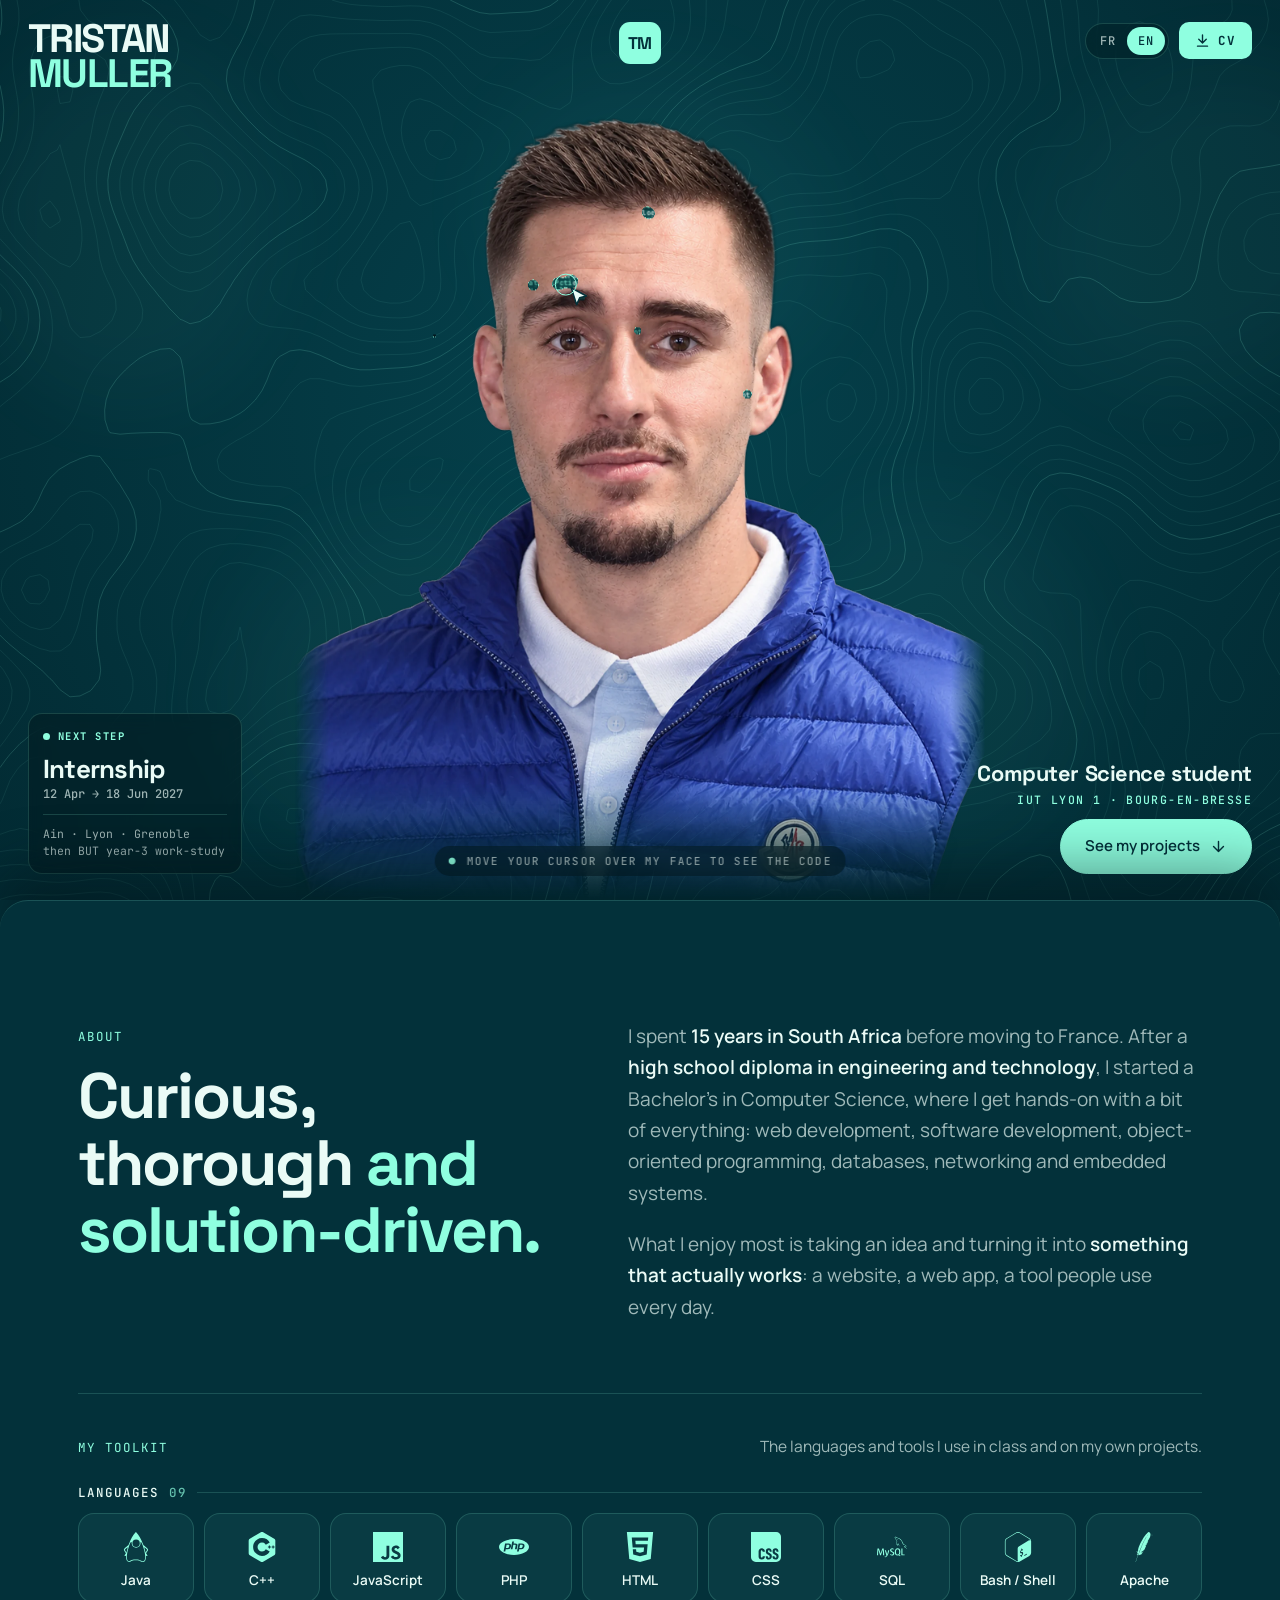
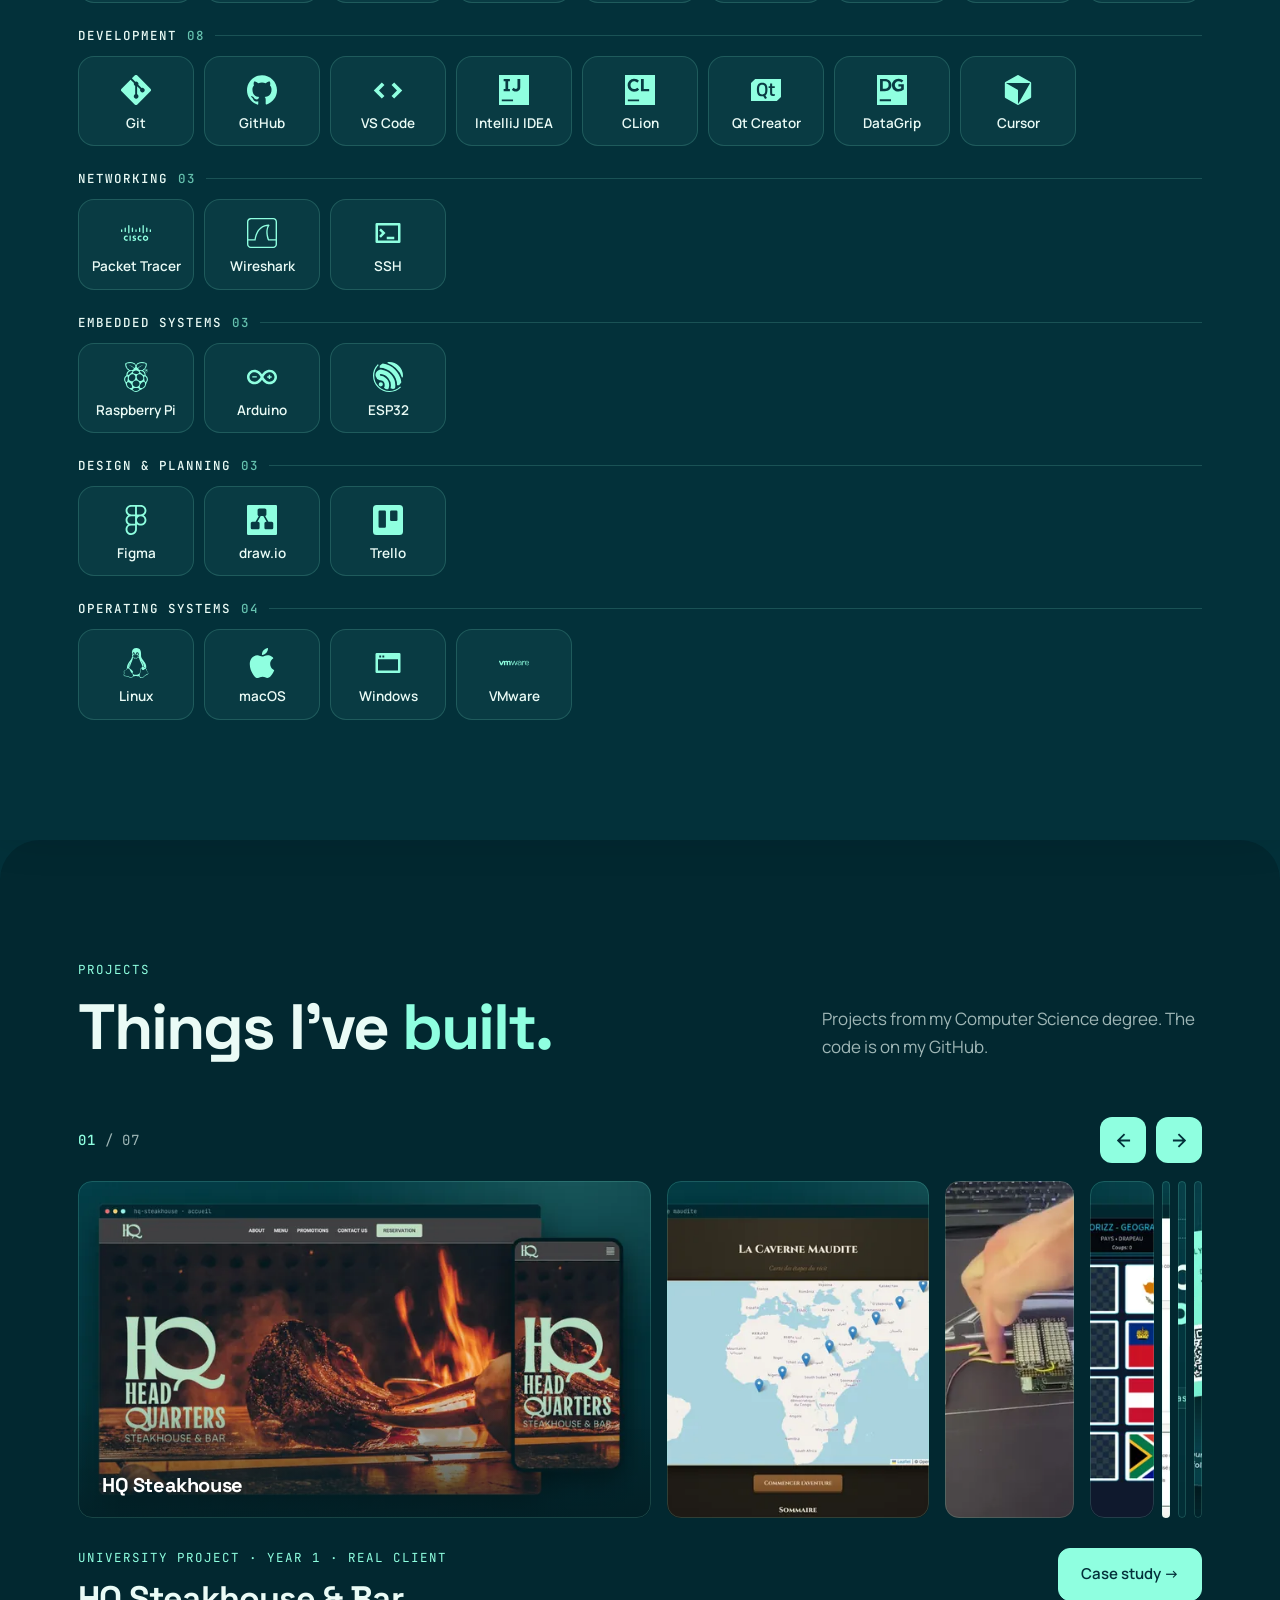
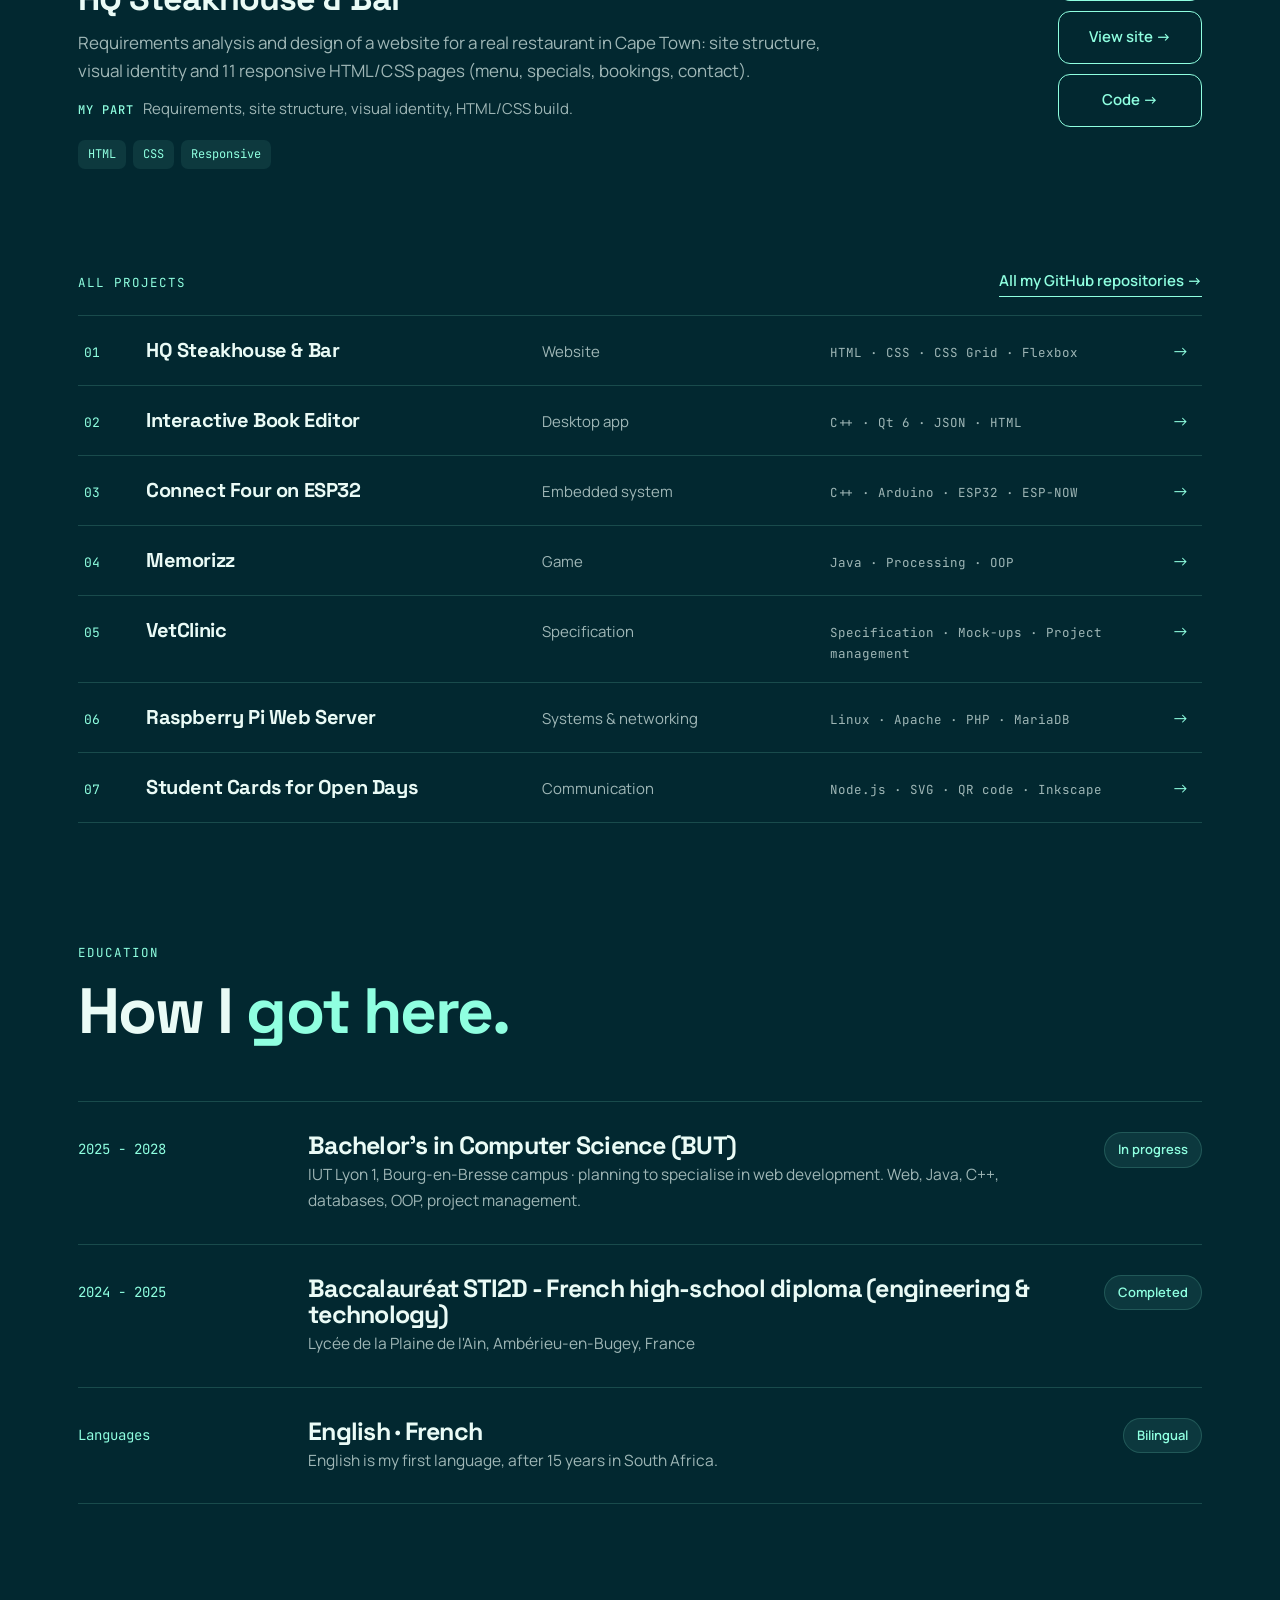
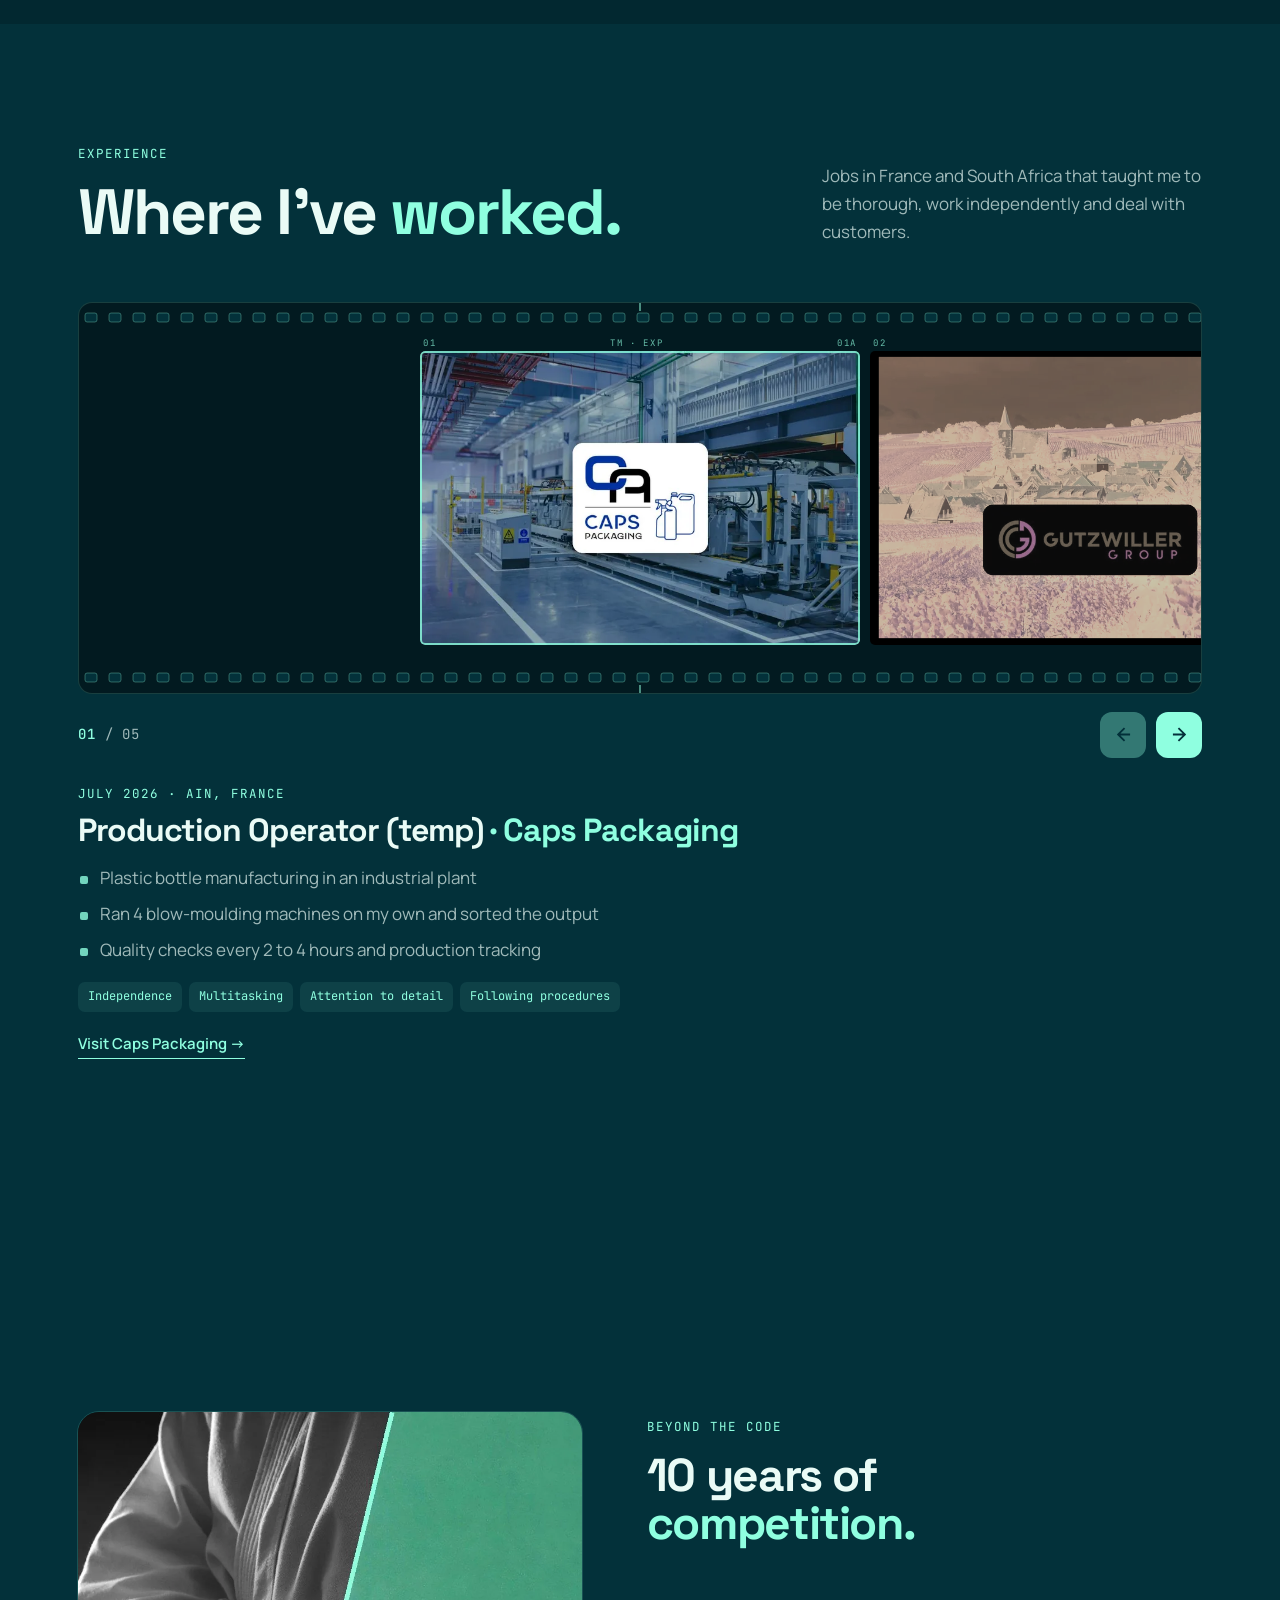
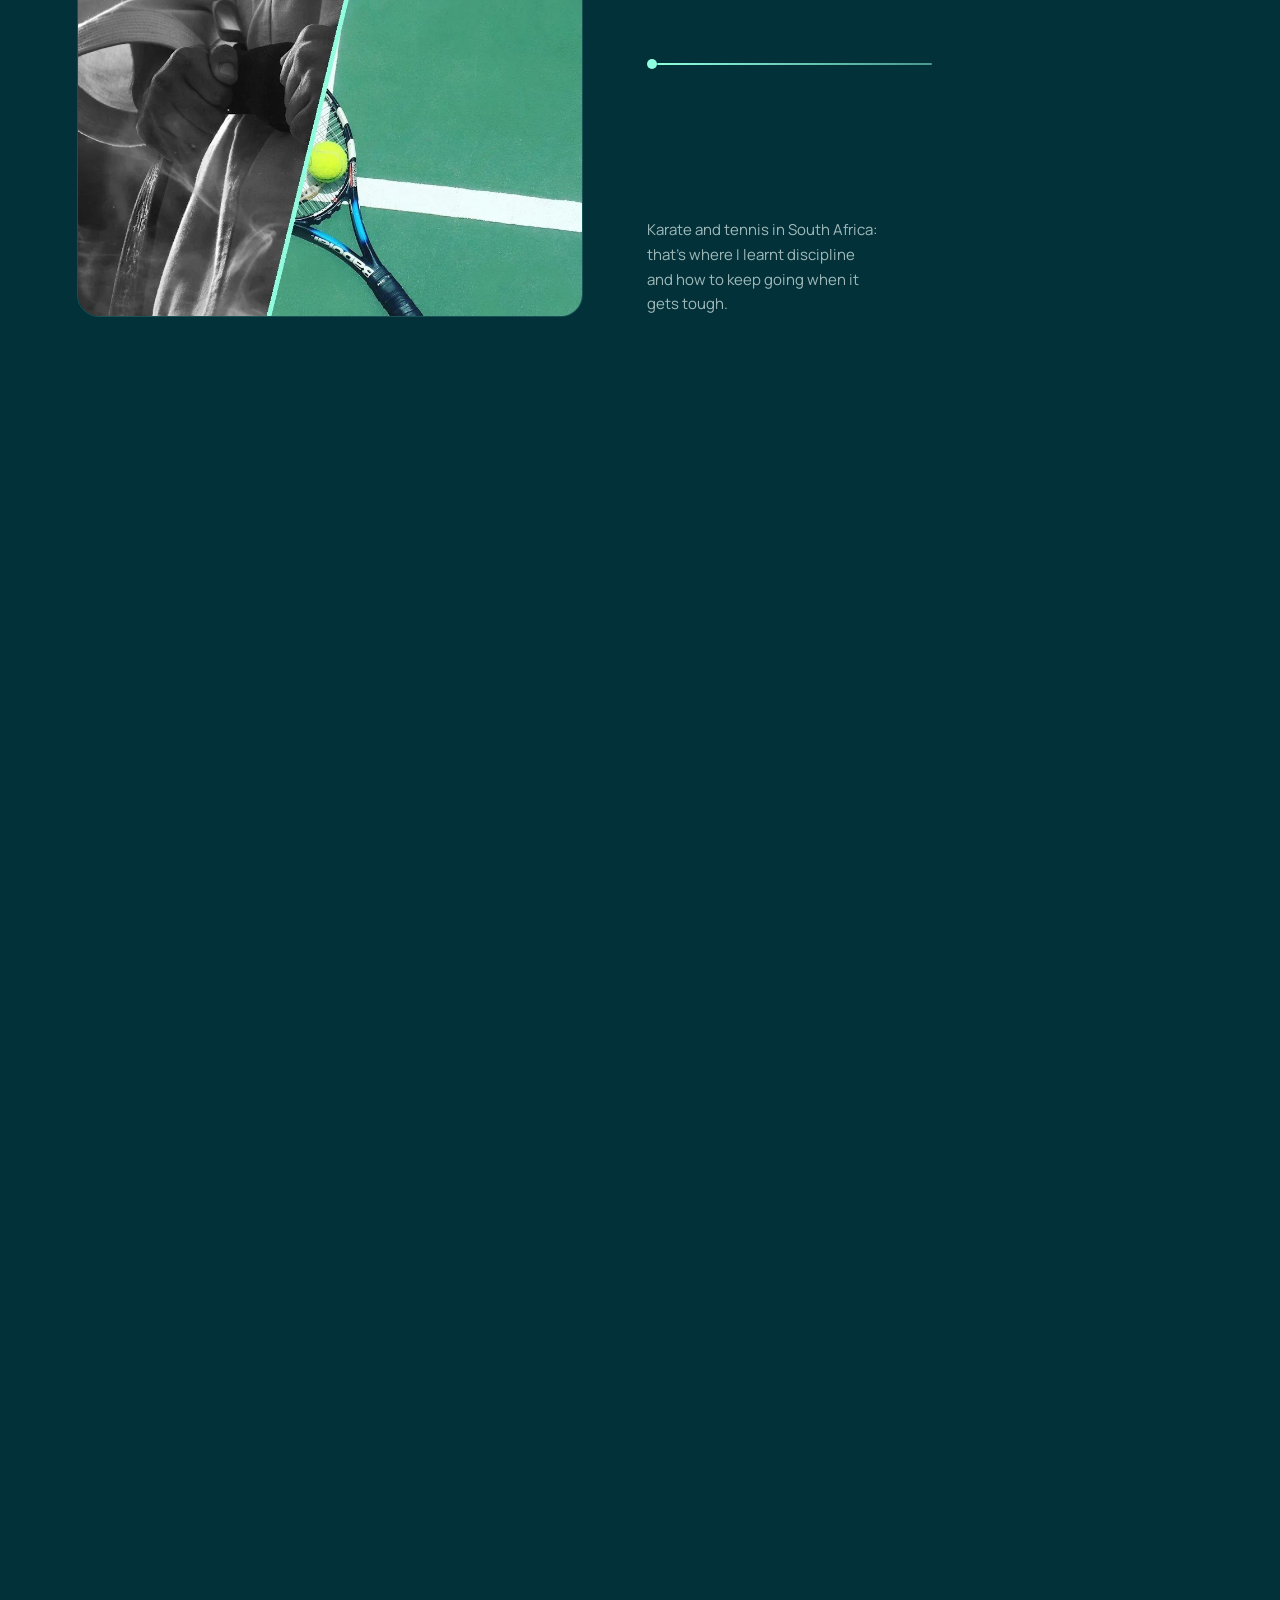
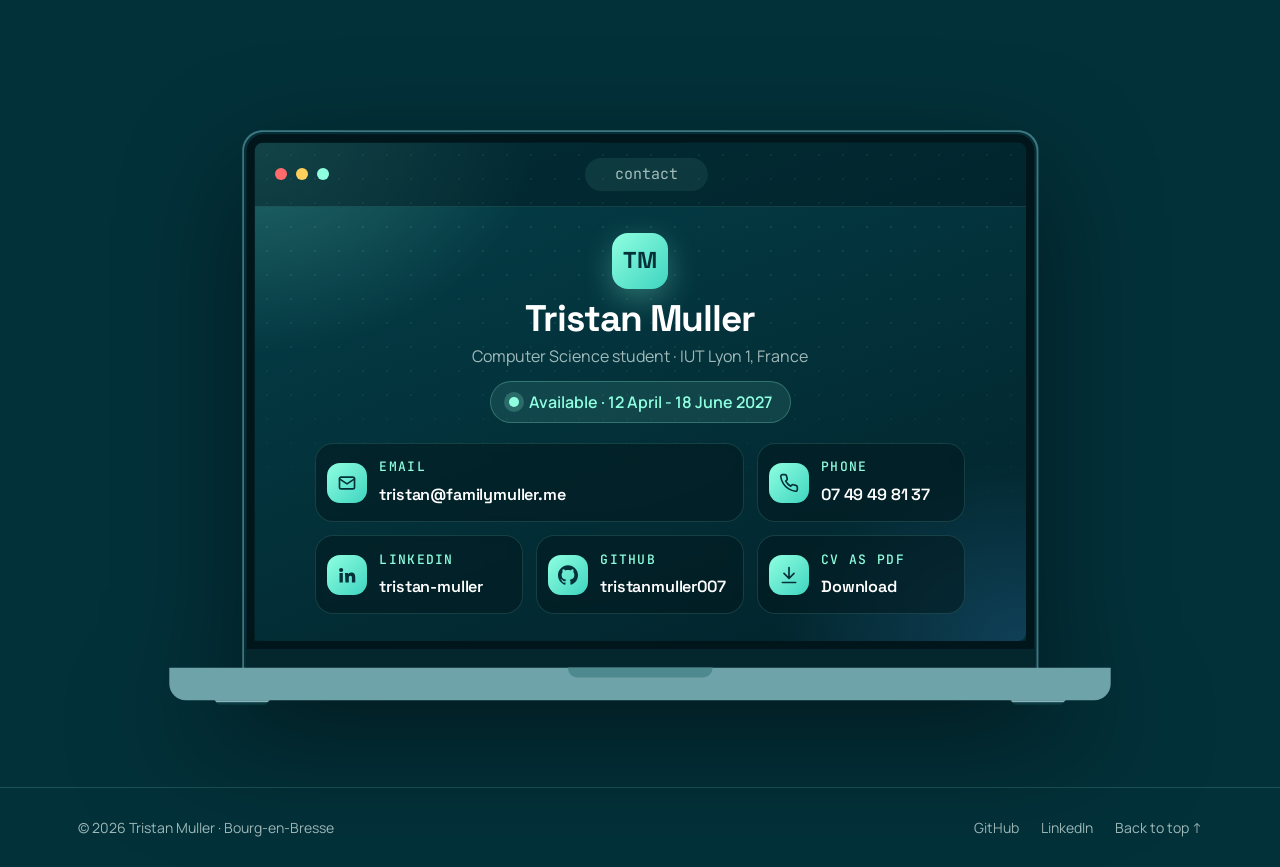
==== commit af52ad5b: "Nouvelle version des fichiers CSS et JS pour vider le cache" ====
--- a/index.html
+++ b/index.html
@@ -30,9 +30,9 @@
   <link rel="stylesheet" href="https://fonts.googleapis.com/css2?family=Space+Grotesk:wght@500;600;700&family=Manrope:wght@400;500;600;700&family=JetBrains+Mono:wght@400;500&display=swap">
 
   <link rel="preload" as="image" href="assets/img/portrait-hd.webp">
-  <link rel="stylesheet" href="css/style.css?v=20261118">
-  <script src="js/main.js?v=20261118" defer></script>
-  <script src="js/intro.js?v=20261118" defer></script>
+  <link rel="stylesheet" href="css/style.css?v=20261119">
+  <script src="js/main.js?v=20261119" defer></script>
+  <script src="js/intro.js?v=20261119" defer></script>
 </head>
 
 <body class="has-intro">
@@ -688,6 +688,6 @@
 
 </main>
 
-<script src="js/i18n.js?v=20261118"></script>
+<script src="js/i18n.js?v=20261119"></script>
 </body>
 </html>
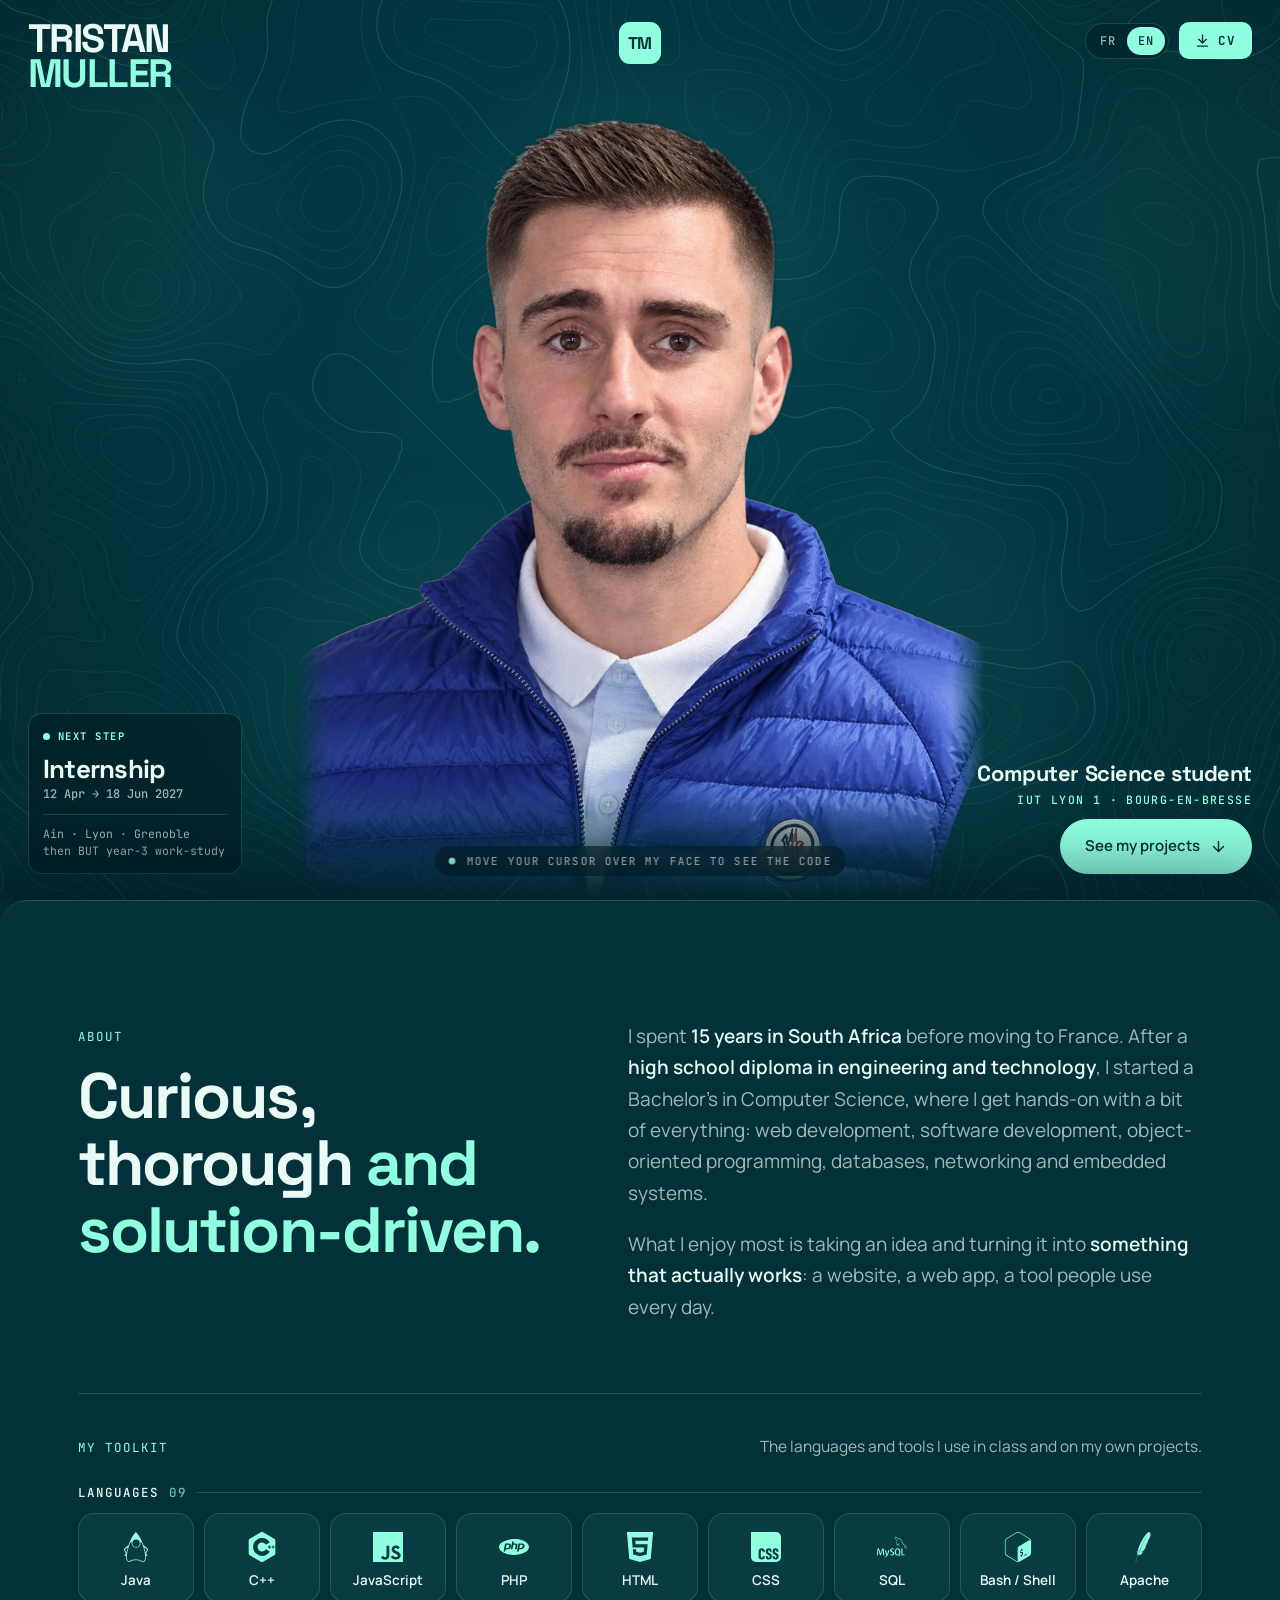
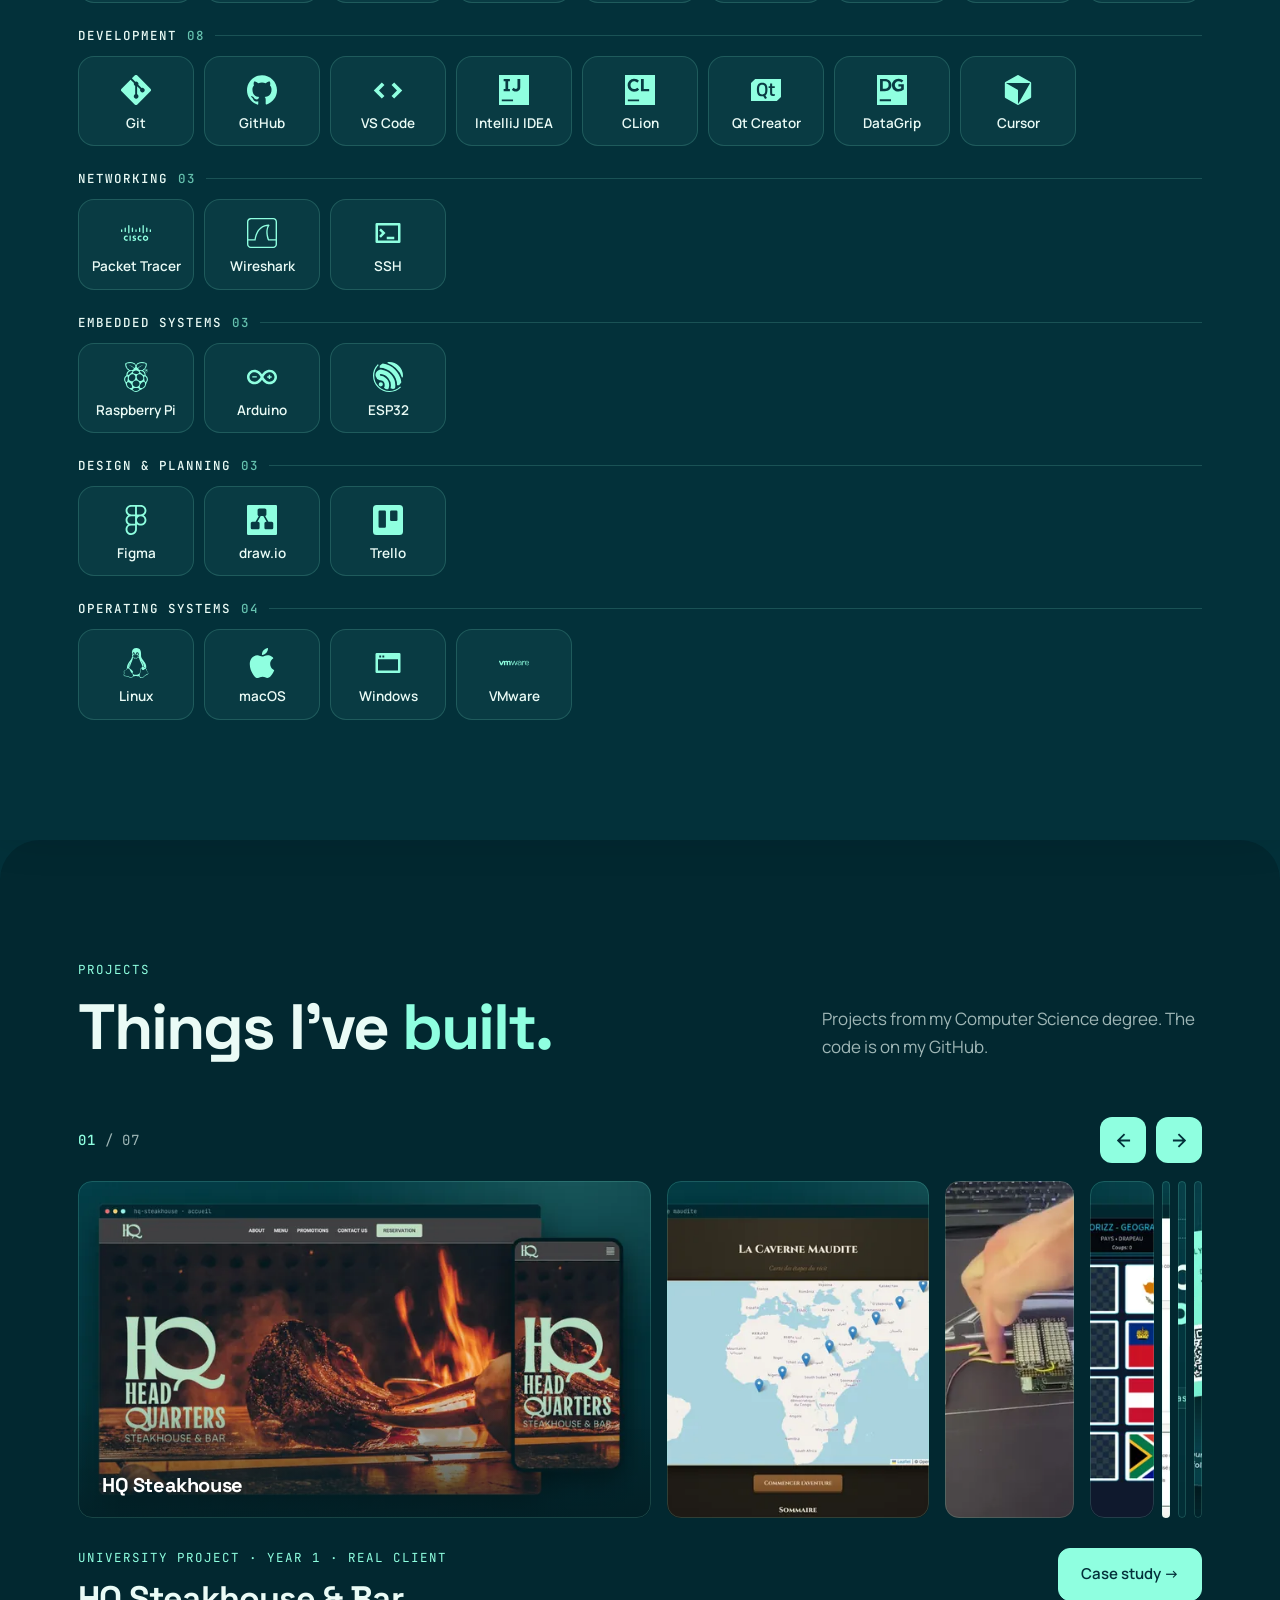
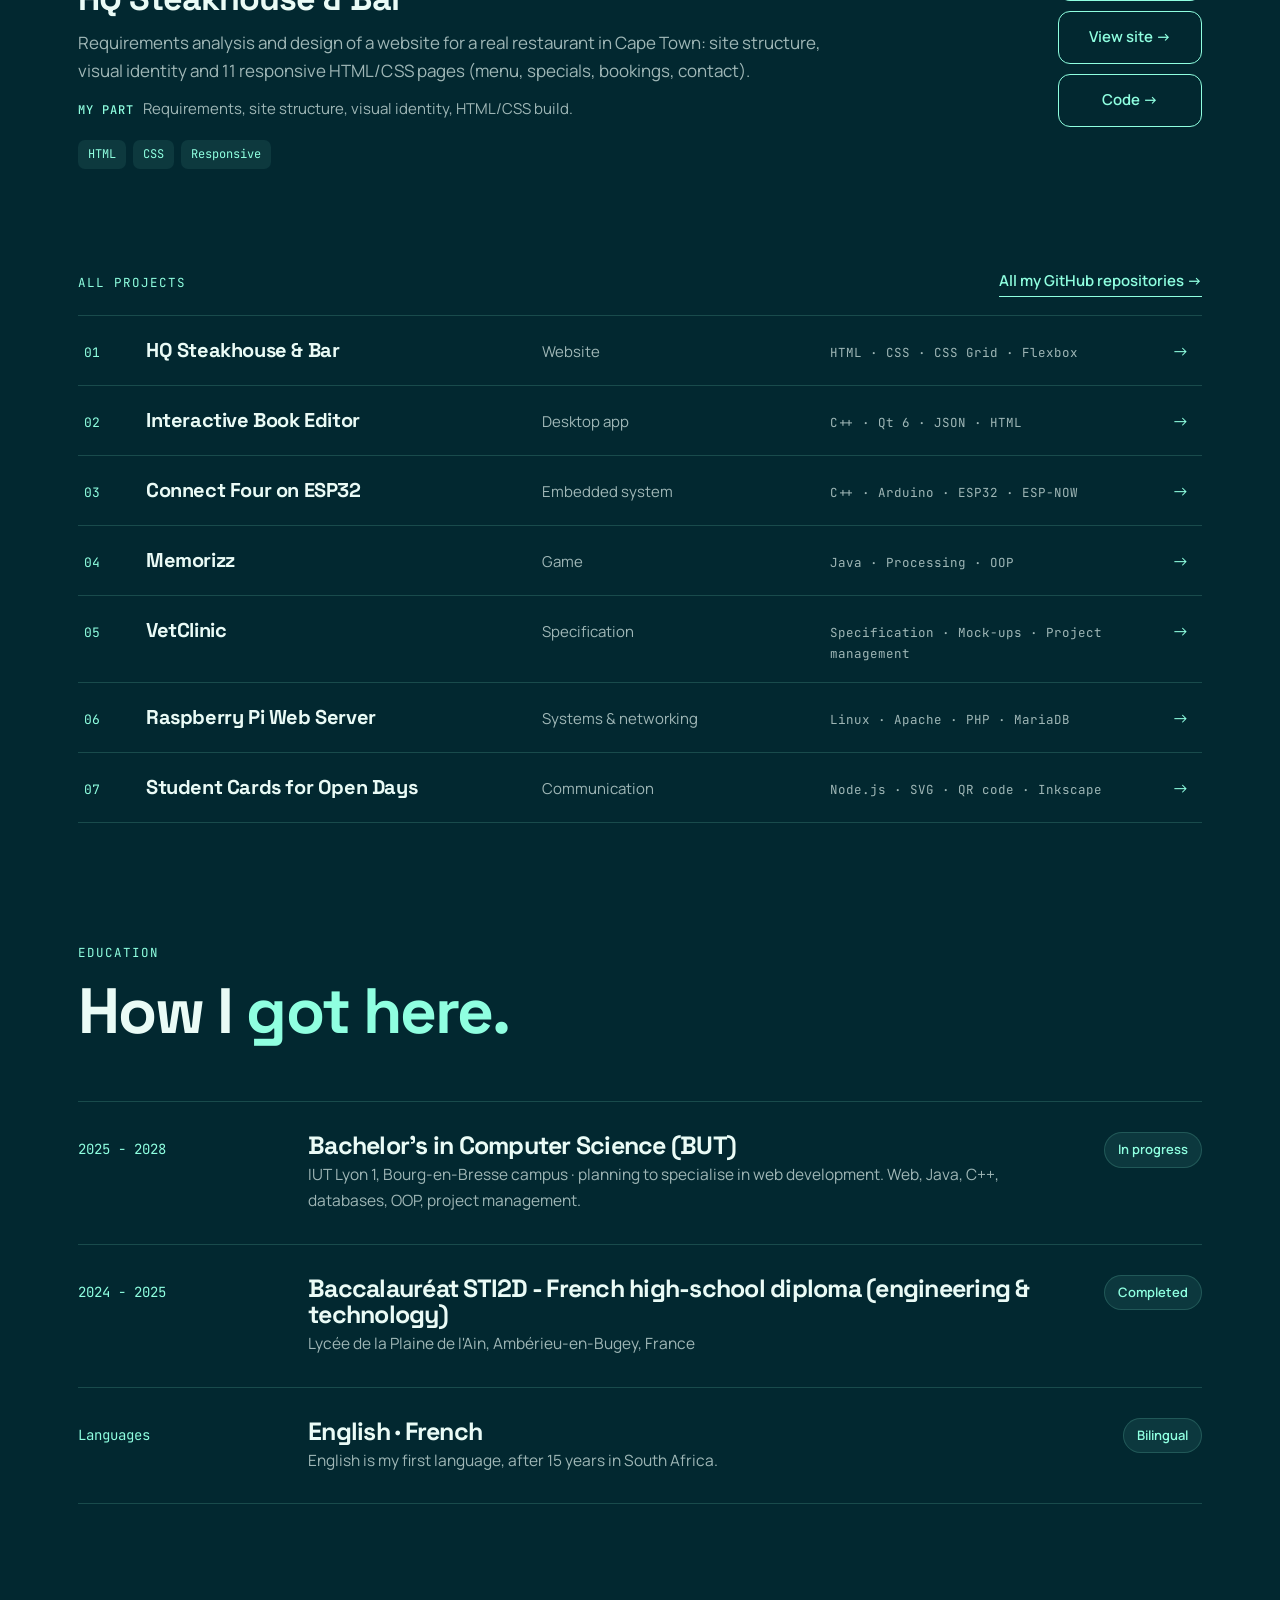
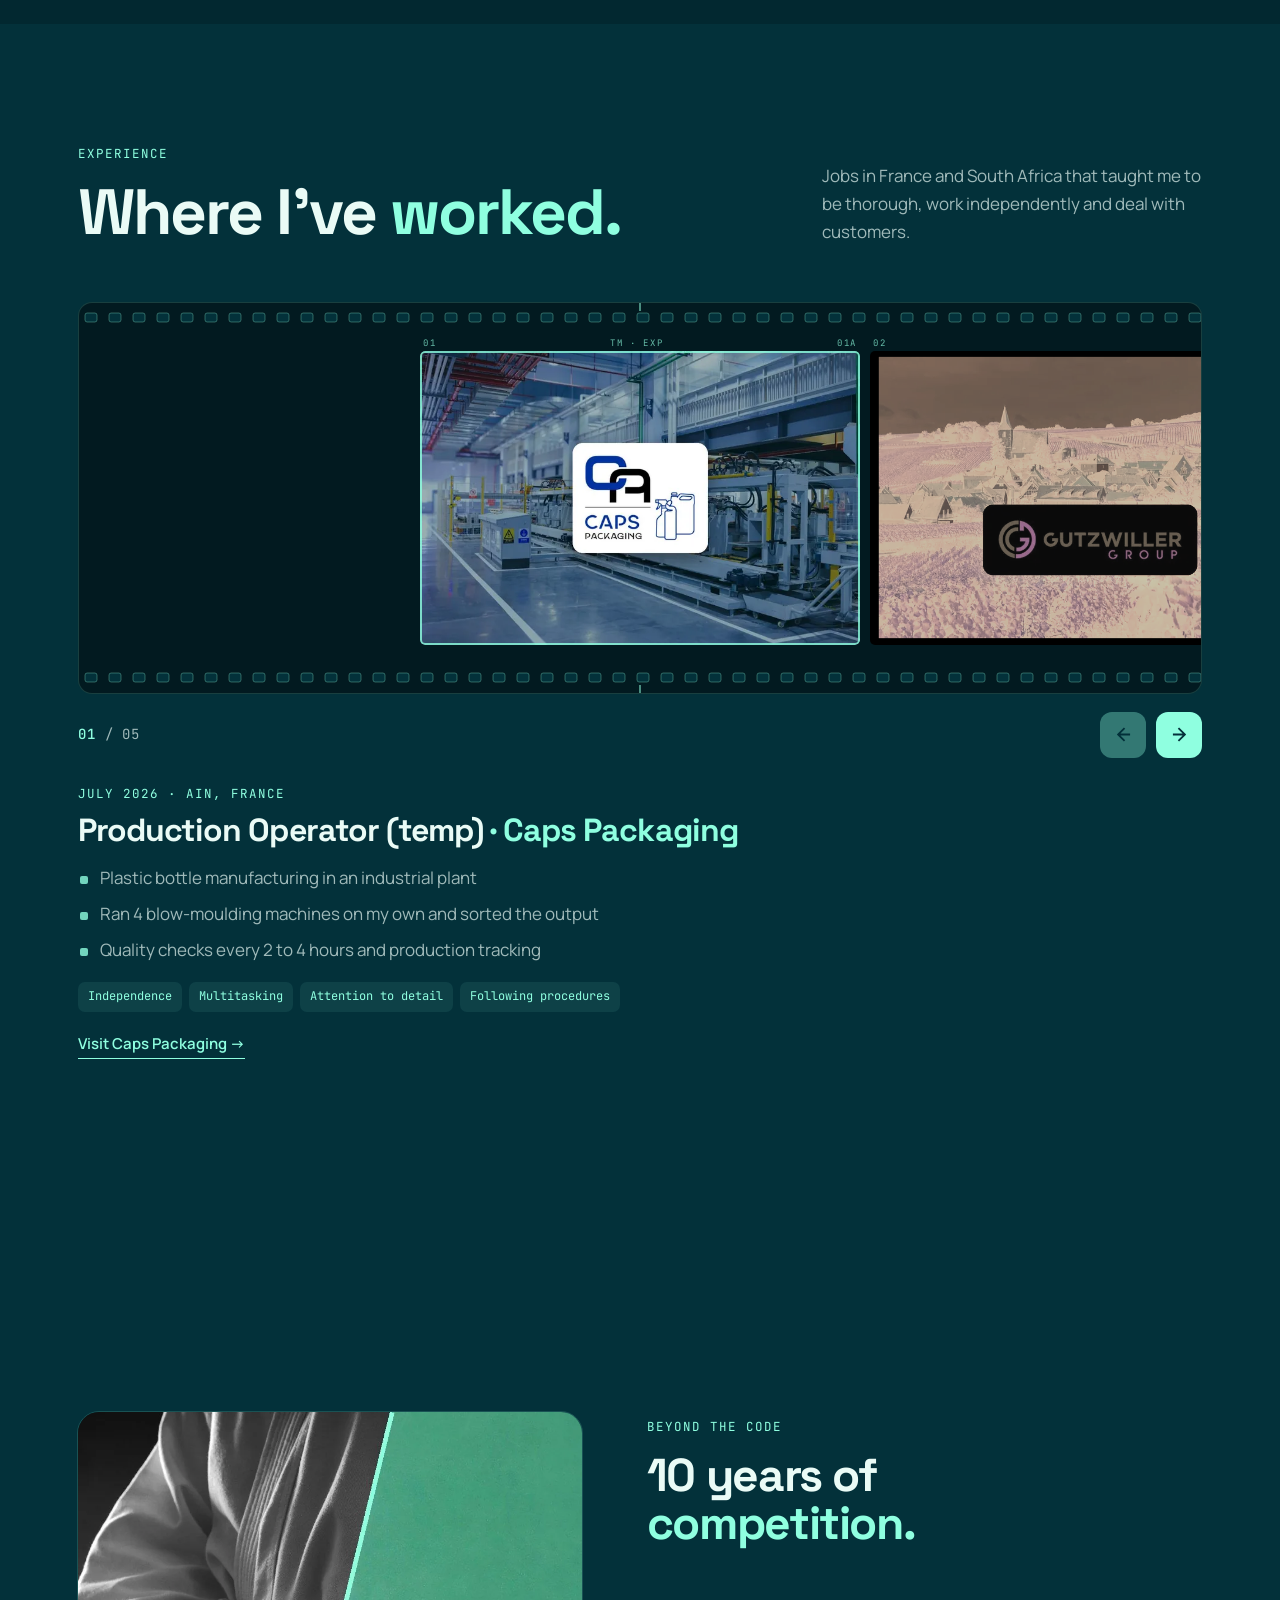
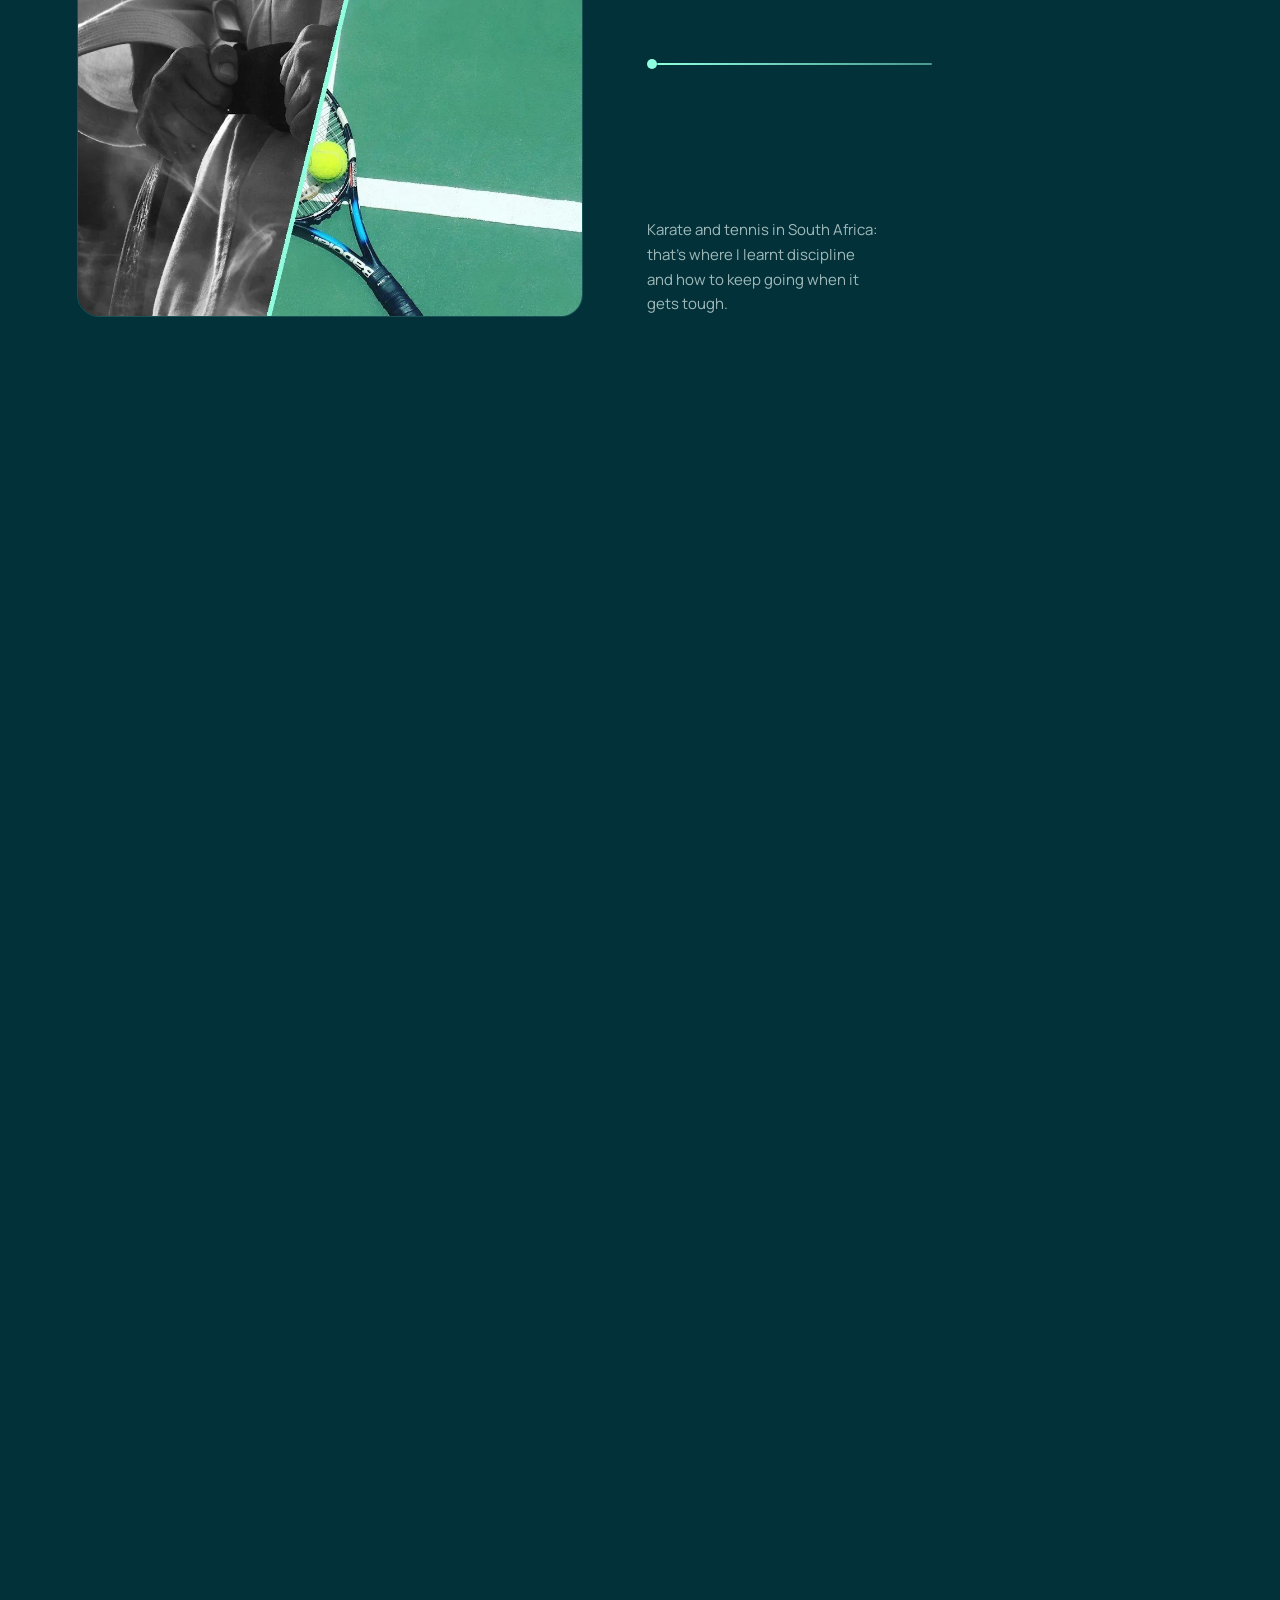
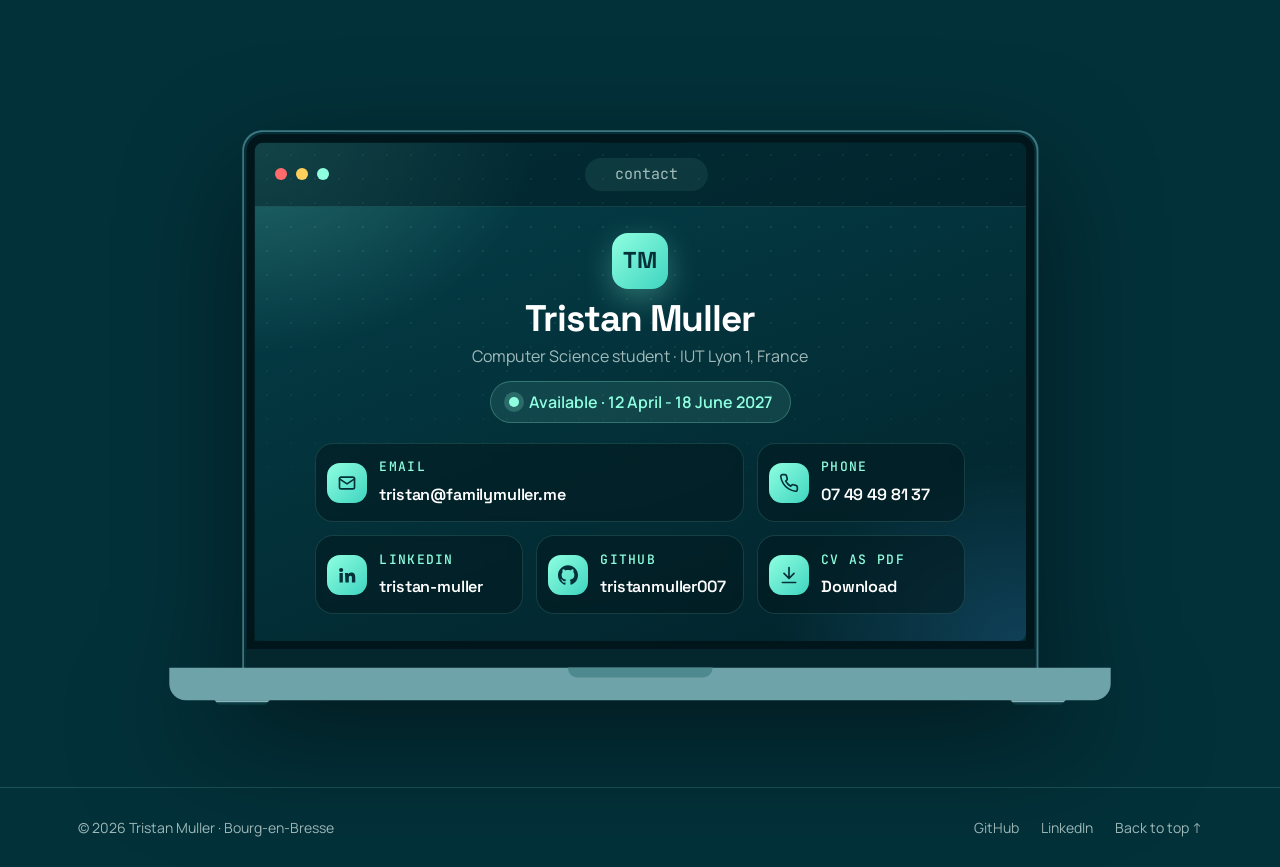
==== commit b77ff0ad: "Mise à jour du lien LinkedIn" ====
--- a/index.html
+++ b/index.html
@@ -24,7 +24,7 @@
   <link rel="shortcut icon" href="https://tristanmuller007.github.io/Portfolio/assets/icons/favicon.ico?v=3">
   <link rel="apple-touch-icon" sizes="180x180" href="https://tristanmuller007.github.io/Portfolio/assets/icons/apple-touch-icon.png?v=3">
   <link rel="manifest" href="site.webmanifest">
-  <script type="application/ld+json">{"@context":"https://schema.org","@type":"Person","name":"Tristan Muller","url":"https://tristanmuller007.github.io/Portfolio/","image":"https://tristanmuller007.github.io/Portfolio/assets/img/portrait.jpg","email":"mailto:tristan@familymuller.me","jobTitle":"Étudiant en BUT Informatique","alumniOf":{"@type":"CollegeOrUniversity","name":"IUT Lyon 1"},"address":{"@type":"PostalAddress","addressLocality":"Bourg-en-Bresse","addressCountry":"FR"},"knowsLanguage":["fr","en"],"sameAs":["https://github.com/tristanmuller007","https://www.linkedin.com/in/tristan-muller-8a808934a/"]}</script>
+  <script type="application/ld+json">{"@context":"https://schema.org","@type":"Person","name":"Tristan Muller","url":"https://tristanmuller007.github.io/Portfolio/","image":"https://tristanmuller007.github.io/Portfolio/assets/img/portrait.jpg","email":"mailto:tristan@familymuller.me","jobTitle":"Étudiant en BUT Informatique","alumniOf":{"@type":"CollegeOrUniversity","name":"IUT Lyon 1"},"address":{"@type":"PostalAddress","addressLocality":"Bourg-en-Bresse","addressCountry":"FR"},"knowsLanguage":["fr","en"],"sameAs":["https://github.com/tristanmuller007","https://www.linkedin.com/in/tristan-muller-info/"]}</script>
   <link rel="preconnect" href="https://fonts.googleapis.com">
   <link rel="preconnect" href="https://fonts.gstatic.com" crossorigin>
   <link rel="stylesheet" href="https://fonts.googleapis.com/css2?family=Space+Grotesk:wght@500;600;700&family=Manrope:wght@400;500;600;700&family=JetBrains+Mono:wght@400;500&display=swap">
@@ -656,7 +656,7 @@
                 <i class="tile__icon icon--phone"></i>
                 <span class="tile__text"><small data-i18n="contact.phone">Téléphone</small>07 49 49 81 37</span>
               </a>
-              <a class="tile pop" href="https://www.linkedin.com/in/tristan-muller-8a808934a/" target="_blank" rel="noopener">
+              <a class="tile pop" href="https://www.linkedin.com/in/tristan-muller-info/" target="_blank" rel="noopener">
                 <i class="tile__icon icon--linkedin"></i>
                 <span class="tile__text"><small>LinkedIn</small>tristan-muller</span>
               </a>
@@ -679,7 +679,7 @@
         <span>© 2026 Tristan Muller · Bourg-en-Bresse</span>
         <span class="footer__links">
           <a href="https://github.com/tristanmuller007" target="_blank" rel="noopener">GitHub</a>
-          <a href="https://www.linkedin.com/in/tristan-muller-8a808934a/" target="_blank" rel="noopener">LinkedIn</a>
+          <a href="https://www.linkedin.com/in/tristan-muller-info/" target="_blank" rel="noopener">LinkedIn</a>
           <a href="#top" data-i18n="footer.top">Retour en haut ↑</a>
         </span>
       </div>
